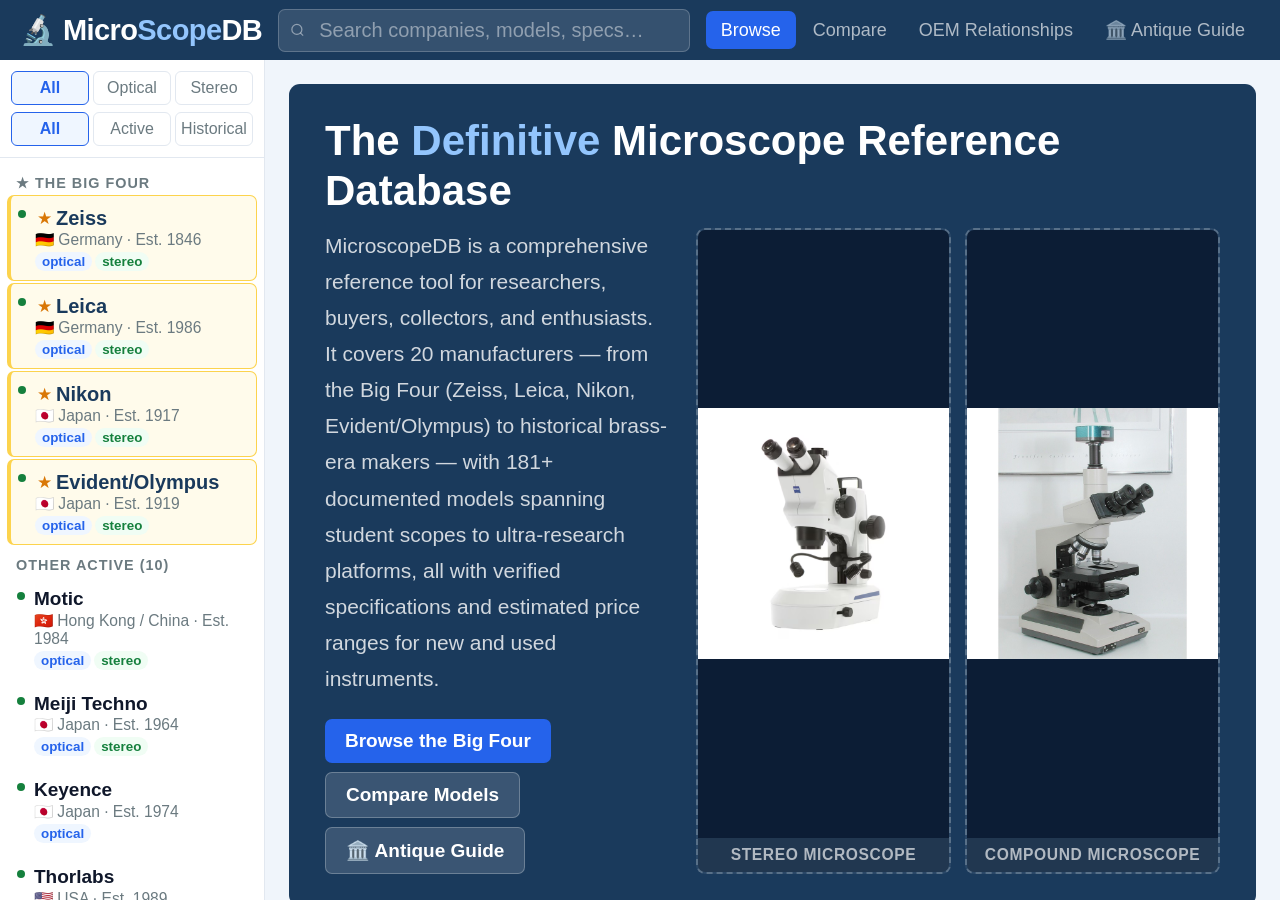
==== index.html @ 15d34c7f "Rename MicroscopeDB(open me).html to index.html" ====
<!DOCTYPE html>
<html lang="en">
<head>
<meta charset="UTF-8">
<meta name="viewport" content="width=device-width, initial-scale=1.0">
<title>MicroscopeDB — Microscope Reference Database</title>
<script src="microscope_data.js">
// ── MOBILE SIDEBAR ──
function isMobile(){return window.innerWidth<=768}
function toggleSidebar(){
  if(!isMobile())return;
  const open=document.getElementById('sidebar').classList.toggle('mobile-open');
  document.getElementById('sidebar-backdrop').classList.toggle('visible',open);
  document.getElementById('hamburger-btn').classList.toggle('is-open',open);
  document.body.style.overflow=open?'hidden':'';
}
function closeSidebar(){
  document.getElementById('sidebar').classList.remove('mobile-open');
  document.getElementById('sidebar-backdrop').classList.remove('visible');
  document.getElementById('hamburger-btn').classList.remove('is-open');
  document.body.style.overflow='';
}
// Auto-close sidebar on desktop resize
window.addEventListener('resize',()=>{if(!isMobile())closeSidebar()});
</script>
<style>
:root{
  --navy:#1a3a5c;--blue:#2563eb;--blue-mid:#3b82f6;--blue-light:#eff6ff;
  --blue-pale:#f8fbff;--blue-border:#bfdbfe;--blue-border2:#93c5fd;
  --text:#0f172a;--text2:#374151;--text3:#6b7a80;
  --border:#e2e8f0;--border2:#cbd5e1;
  --white:#ffffff;--bg:#f0f5fb;
  --green:#15803d;--green-bg:#f0fdf4;--green-border:#86efac;
  --red:#dc2626;--red-bg:#fef2f2;--red-border:#fca5a5;
  --amber:#b45309;--amber-bg:#fffbeb;--amber-border:#fcd34d;--amber-bright:#d97706;
  --purple:#6d28d9;--purple-bg:#f5f3ff;--purple-border:#c4b5fd;
  --sidebar-w:265px;--header-h:60px;
  --font:-apple-system,BlinkMacSystemFont,'Segoe UI',Roboto,sans-serif;
  --base:20px;
}
*,*::before,*::after{box-sizing:border-box;margin:0;padding:0}
html{font-size:var(--base);-webkit-font-smoothing:antialiased}
body{background:var(--bg);color:var(--text);font-family:var(--font);height:100vh;overflow:hidden;display:flex;flex-direction:column}
button{cursor:pointer;border:none;background:none;font-family:inherit}
input,textarea{font-family:inherit}
::-webkit-scrollbar{width:7px}::-webkit-scrollbar-thumb{background:var(--blue-border);border-radius:4px}

/* HEADER */
#header{height:var(--header-h);background:var(--navy);display:flex;align-items:center;padding:0 20px;gap:16px;flex-shrink:0}
.logo{font-size:1.45rem;font-weight:800;color:#fff;letter-spacing:-.02em;white-space:nowrap;flex-shrink:0;cursor:pointer;transition:opacity .15s;user-select:none;text-decoration:none;display:block}
.logo:hover{opacity:.85}
.logo span{color:#93c5fd}
.search-wrap{flex:1;max-width:480px;position:relative}
.search-wrap input{width:100%;background:rgba(255,255,255,.12);border:1px solid rgba(255,255,255,.2);border-radius:7px;padding:9px 14px 9px 40px;color:#fff;font-size:1rem;outline:none}
.search-wrap input::placeholder{color:rgba(255,255,255,.45)}
.search-wrap input:focus{background:rgba(255,255,255,.18);border-color:rgba(255,255,255,.4)}
.search-icon{position:absolute;left:12px;top:50%;transform:translateY(-50%);color:rgba(255,255,255,.45);pointer-events:none}
.header-tabs{display:flex;gap:2px;margin-left:auto}
.header-tab{padding:8px 15px;border-radius:7px;font-size:.9rem;font-weight:500;color:rgba(255,255,255,.65);transition:all .15s;white-space:nowrap}
.header-tab:hover{color:#fff;background:rgba(255,255,255,.12)}
.header-tab.active{color:#fff;background:var(--blue)}
.badge{display:inline-flex;align-items:center;justify-content:center;background:#fff;color:var(--blue);border-radius:99px;font-size:.65rem;font-weight:700;padding:1px 6px;margin-left:4px}

/* LAYOUT */
#layout{display:flex;flex:1;overflow:hidden}

/* SIDEBAR */
#sidebar{width:var(--sidebar-w);min-width:var(--sidebar-w);background:var(--white);border-right:1px solid var(--border);display:flex;flex-direction:column;overflow:hidden}
.sidebar-filters{padding:11px;border-bottom:1px solid var(--border);display:flex;flex-direction:column;gap:7px}
.filter-row{display:flex;gap:4px}
.filter-btn{flex:1;padding:7px 4px;border-radius:6px;font-size:.8rem;font-weight:500;color:var(--text3);background:transparent;border:1px solid var(--border);cursor:pointer;transition:all .15s;text-align:center}
.filter-btn:hover{color:var(--blue);border-color:var(--blue-mid)}
.filter-btn.active{color:var(--blue);border-color:var(--blue);background:var(--blue-light);font-weight:600}
.sidebar-list{flex:1;overflow-y:auto;padding:7px}
.sidebar-section-label{padding:10px 9px 4px;font-size:.72rem;font-weight:700;letter-spacing:.07em;text-transform:uppercase;color:var(--text3)}

/* Standard company item */
.company-item{display:flex;align-items:flex-start;gap:9px;padding:9px;border-radius:7px;cursor:pointer;transition:all .15s;margin-bottom:2px;border:1px solid transparent}
.company-item:hover{background:var(--blue-light);border-color:var(--blue-border)}
.company-item.active{background:var(--blue-light);border-color:var(--blue)}
.company-dot{width:8px;height:8px;border-radius:50%;flex-shrink:0;margin-top:5px}
.dot-active{background:var(--green)}.dot-hist{background:var(--text3)}
.company-item-name{font-size:.95rem;font-weight:600;color:var(--text);line-height:1.3}
.company-item.active .company-item-name{color:var(--blue)}
.company-item-country{font-size:.78rem;color:var(--text3);margin-bottom:3px}
.cat-pills{display:flex;gap:3px;flex-wrap:wrap}
.cat-pill{font-size:.67rem;padding:2px 7px;border-radius:99px;font-weight:600}
.pill-optical{background:var(--blue-light);color:var(--blue)}
.pill-stereo{background:var(--green-bg);color:var(--green)}

/* FEATURED (Big Four) sidebar items */
.company-item.featured-co{
  border-left:4px solid var(--amber-bright);
  background:var(--amber-bg);
  border-color:var(--amber-border);
  padding-left:7px;
}
.company-item.featured-co:hover{background:#fef3c7;border-color:var(--amber-bright)}
.company-item.featured-co.active{background:#fde68a;border-color:var(--amber-bright)}
.company-item.featured-co .company-item-name{font-size:1rem;font-weight:700;color:var(--navy)}
.company-item.featured-co.active .company-item-name{color:var(--amber)}
.co-star{color:var(--amber-bright);font-size:.85rem;margin-left:2px;flex-shrink:0}

/* MAIN */
#main{flex:1;overflow-y:auto;background:var(--bg);padding-bottom:0;transition:padding-bottom .25s}
.view{padding:24px;animation:fadeUp .2s ease}
@keyframes fadeUp{from{opacity:0;transform:translateY(6px)}to{opacity:1;transform:translateY(0)}}

/* BUTTONS */
.btn{display:inline-flex;align-items:center;gap:7px;padding:11px 20px;border-radius:7px;font-size:.95rem;font-weight:600;cursor:pointer;transition:all .15s;border:none;font-family:inherit}
.btn-primary{background:var(--blue);color:#fff}
.btn-primary:hover{background:#1d4ed8}
.btn-ghost{background:rgba(255,255,255,.14);color:#fff;border:1px solid rgba(255,255,255,.25)}
.btn-ghost:hover{background:rgba(255,255,255,.22)}
.btn-outline{background:#fff;color:var(--navy);border:1px solid var(--border2)}
.btn-outline:hover{background:var(--blue-light);border-color:var(--blue);color:var(--blue)}
.btn-danger{background:var(--red-bg);color:var(--red);border:1px solid var(--red-border)}
.btn-danger:hover{background:#fee2e2}

/* HOME */
.home-hero{background:var(--navy);color:#fff;border-radius:11px;padding:32px 36px;margin-bottom:22px}
.home-hero h1{font-size:2.1rem;font-weight:700;line-height:1.2;margin-bottom:11px}
.home-hero h1 em{font-style:normal;color:#93c5fd}
.home-hero-body{display:flex;gap:28px;align-items:stretch;min-height:260px}
.home-hero-text{flex:1}
.home-hero-text p{color:rgba(255,255,255,.82);font-size:1rem;line-height:1.78;margin-bottom:20px}
.home-photos{display:flex;gap:14px;flex-shrink:0;align-self:stretch}
.photo-card{width:255px;flex-shrink:0;background:rgba(255,255,255,.07);border:2px dashed rgba(255,255,255,.22);border-radius:9px;overflow:hidden;display:flex;flex-direction:column;cursor:default}
.photo-card img{width:100%;flex:1;min-height:0;object-fit:contain;display:block;background:#0c1d35}
.photo-placeholder{width:100%;flex:1;min-height:180px;display:flex;flex-direction:column;align-items:center;justify-content:center;gap:8px;background:rgba(255,255,255,.04)}
.photo-placeholder-icon{font-size:2.8rem;opacity:.4}
.photo-placeholder-text{font-size:.75rem;color:rgba(255,255,255,.38);text-align:center;line-height:1.5;padding:0 14px}
.photo-card-label{padding:8px 10px;font-size:.78rem;font-weight:600;color:rgba(255,255,255,.65);text-align:center;background:rgba(0,0,0,.22);letter-spacing:.04em;text-transform:uppercase;flex-shrink:0}
.home-feature-grid{display:grid;grid-template-columns:repeat(2,1fr);gap:14px;margin-bottom:22px}
.feature-card{background:var(--white);border:1px solid var(--border);border-radius:10px;padding:20px;cursor:pointer;transition:all .18s;display:flex;flex-direction:column;gap:11px}
.feature-card:hover{border-color:var(--blue-mid);box-shadow:0 4px 16px rgba(37,99,235,.1);transform:translateY(-1px)}
.feature-card-icon{font-size:1.8rem;line-height:1}
.feature-card-title{font-size:1.05rem;font-weight:700;color:var(--navy)}
.feature-card-desc{font-size:.92rem;color:var(--text2);line-height:1.7;flex:1}
.feature-card-link{font-size:.88rem;font-weight:600;color:var(--blue);display:flex;align-items:center;gap:4px;margin-top:4px}
.feature-card-link::after{content:'→'}
.home-scope-grid{display:grid;grid-template-columns:repeat(3,1fr);gap:13px;margin-bottom:22px}
.scope-card{background:var(--white);border:1px solid var(--border);border-radius:10px;padding:17px}
.scope-card-top{display:flex;align-items:center;gap:10px;margin-bottom:9px}
.scope-card-icon{font-size:1.5rem}
.scope-card-title{font-size:.97rem;font-weight:700;color:var(--navy)}
.scope-card-body{font-size:.88rem;color:var(--text2);line-height:1.72}
.scope-card-stat{margin-top:9px;padding-top:9px;border-top:1px solid var(--border);font-size:.82rem;color:var(--text3)}
.scope-card-stat strong{color:var(--blue)}
.photo-tip{background:var(--blue-light);border:1px solid var(--blue-border);border-left:3px solid var(--blue);border-radius:9px;padding:14px 18px;font-size:.9rem;color:var(--navy);line-height:1.72;margin-bottom:22px}
.photo-tip code{background:rgba(37,99,235,.1);border-radius:4px;padding:1px 6px;font-family:monospace;font-size:.88em}
.home-hero h1{font-size:2.1rem;font-weight:700;line-height:1.2;margin-bottom:11px}
.home-hero h1 em{font-style:normal;color:#93c5fd}
.home-hero p{color:rgba(255,255,255,.8);font-size:1.05rem;line-height:1.72;max-width:580px;margin-bottom:22px}
.quick-actions{display:flex;gap:9px;flex-wrap:wrap}
.stats-grid{display:grid;grid-template-columns:repeat(4,1fr);gap:14px;margin-bottom:24px}
.stat-card{background:var(--white);border:1px solid var(--border);border-radius:10px;padding:20px;text-align:center}
.stat-val{font-size:2.2rem;font-weight:700;color:var(--navy);line-height:1}
.stat-label{font-size:.85rem;color:var(--text3);margin-top:6px}
.section-title{font-size:1.05rem;font-weight:700;color:var(--navy);margin-bottom:14px;display:flex;align-items:center;gap:10px;letter-spacing:-.01em}
.section-title::after{content:'';flex:1;height:1px;background:var(--border)}
.tip-box{background:var(--amber-bg);border:1px solid var(--amber-border);border-left:3px solid var(--amber-bright);border-radius:9px;padding:17px 20px;font-size:.975rem;color:#78350f;line-height:1.78}
.tip-box strong{color:var(--amber)}
.home-oem-cards{display:grid;grid-template-columns:repeat(2,1fr);gap:12px;margin-bottom:24px}
.home-oem-card{background:var(--white);border:1px solid var(--border);border-radius:9px;padding:15px;cursor:pointer;transition:all .15s}
.home-oem-card:hover{border-color:var(--blue);background:var(--blue-light)}
.home-oem-card h4{font-size:.975rem;font-weight:700;color:var(--navy);margin-bottom:5px}
.home-oem-card p{font-size:.9rem;color:var(--text2);line-height:1.6}

/* COMPANY */
.company-header{background:var(--white);border:1px solid var(--border);border-radius:11px;padding:24px;margin-bottom:20px}
.company-header.featured-header{border-top:4px solid var(--amber-bright)}
.company-header-top{display:flex;align-items:flex-start;gap:16px;margin-bottom:14px}
.company-flag{font-size:2.4rem;line-height:1}
.company-name{font-size:1.7rem;font-weight:700;color:var(--navy);line-height:1.2;margin-bottom:8px}
.company-meta{display:flex;gap:16px;flex-wrap:wrap}
.company-meta-item{display:flex;align-items:center;gap:4px;font-size:.9rem;color:var(--text3)}
.status-badge{padding:3px 11px;border-radius:99px;font-size:.78rem;font-weight:600}
.status-active{background:var(--green-bg);color:var(--green)}
.status-hist{background:#f1f5f9;color:var(--text3)}
.company-overview{font-size:1rem;color:var(--text2);line-height:1.82;margin-bottom:16px}
.oem-relations{display:flex;gap:8px;flex-wrap:wrap;padding-top:16px;border-top:1px solid var(--border)}
.oem-badge{display:inline-flex;align-items:center;gap:5px;padding:6px 12px;border-radius:7px;font-size:.875rem;font-weight:500;cursor:pointer;border:1px solid;transition:opacity .15s}
.oem-badge:hover{opacity:.8}
.oem-acquired{background:var(--red-bg);border-color:var(--red-border);color:var(--red)}
.oem-absorbed{background:var(--amber-bg);border-color:var(--amber-border);color:var(--amber)}
.oem-supplier{background:var(--blue-light);border-color:var(--blue-border);color:var(--blue)}
.oem-sourced{background:var(--green-bg);border-color:var(--green-border);color:var(--green)}
.oem-note{background:#f8fafc;border-color:var(--border2);color:var(--text3)}

/* MODELS */
.model-filters{display:flex;gap:7px;margin-bottom:6px;flex-wrap:wrap;align-items:center}
.mag-note{font-size:.78rem;color:var(--text3);margin-bottom:14px;padding:5px 11px;background:var(--bg);border-radius:5px;border-left:2px solid var(--blue-border);display:flex;align-items:center;gap:5px}
.mf-btn{padding:6px 14px;border-radius:99px;font-size:.85rem;font-weight:500;color:var(--text3);border:1px solid var(--border);cursor:pointer;transition:all .15s;background:var(--white)}
.mf-btn:hover{color:var(--blue);border-color:var(--blue)}
.mf-btn.active{color:var(--blue);border-color:var(--blue);background:var(--blue-light);font-weight:600}
.model-grid{display:grid;grid-template-columns:repeat(auto-fill,minmax(310px,1fr));gap:14px}
.model-card{background:var(--white);border:1px solid var(--border);border-radius:10px;padding:18px;cursor:pointer;transition:all .18s;display:flex;flex-direction:column}
.model-card:hover{border-color:var(--blue-mid);box-shadow:0 4px 14px rgba(37,99,235,.1);transform:translateY(-1px)}
.model-card.discontinued-card{background:#f8fafc;opacity:.95}
.mc-top{display:flex;justify-content:space-between;align-items:flex-start;margin-bottom:10px}
.type-badge{font-size:.72rem;font-weight:700;padding:3px 10px;border-radius:99px;letter-spacing:.03em;text-transform:uppercase}
.type-optical{background:var(--blue-light);color:var(--blue)}
.type-stereo{background:var(--green-bg);color:var(--green)}
.mc-year{font-size:.85rem;color:var(--text3)}
.mc-name{font-size:1.12rem;font-weight:700;color:var(--navy);margin-bottom:4px;line-height:1.25}
.mc-series{font-size:.87rem;color:var(--text3);margin-bottom:9px}
.mc-apps{display:flex;gap:4px;flex-wrap:wrap;margin-bottom:12px}
.app-tag{font-size:.76rem;padding:3px 8px;border-radius:5px;background:var(--bg);color:var(--text3);border:1px solid var(--border)}
.mc-specs{flex:1;display:flex;flex-direction:column;margin-bottom:13px}
.spec-row{display:flex;justify-content:space-between;align-items:baseline;gap:8px;font-size:.9rem;padding:5px 0;border-bottom:1px solid var(--border)}
.spec-row:last-child{border-bottom:none}
.spec-k{color:var(--text3);flex-shrink:0}
.spec-v{color:var(--text);text-align:right;max-width:185px;overflow:hidden;text-overflow:ellipsis;white-space:nowrap}
.sv-yes{color:var(--green);font-weight:600}
.sv-no{color:var(--text3)}

/* PRICE DISPLAY */
.mc-price{display:flex;gap:6px;flex-wrap:wrap;padding:9px 0 11px;border-bottom:1px solid var(--border);margin-bottom:11px}
.price-line{display:flex;align-items:center;gap:5px;font-size:.82rem}
.price-line-label{color:var(--text3);font-weight:500;white-space:nowrap}
.price-line-val{color:var(--navy);font-weight:700}
.price-new-tag{background:var(--green-bg);border:1px solid var(--green-border);border-radius:5px;padding:3px 9px;font-size:.78rem;color:var(--green);font-weight:700}
.price-used-tag{background:var(--blue-light);border:1px solid var(--blue-border);border-radius:5px;padding:3px 9px;font-size:.78rem;color:var(--blue);font-weight:700}
.price-disc-note{font-size:.72rem;color:var(--text3)}

.mc-footer{display:flex;gap:8px;align-items:center;padding-top:11px;border-top:1px solid var(--border);margin-top:auto}
.price-tier{font-size:.76rem;font-weight:700;padding:3px 10px;border-radius:99px}
.tier-budget{background:var(--green-bg);color:var(--green)}
.tier-mid{background:var(--blue-light);color:var(--blue)}
.tier-premium{background:var(--amber-bg);color:var(--amber)}
.tier-ultra{background:var(--purple-bg);color:var(--purple)}
.cmp-btn{margin-left:auto;padding:4px 12px;border-radius:6px;font-size:.8rem;font-weight:600;border:1px solid var(--border2);color:var(--text3);transition:all .15s;cursor:pointer;background:white}
.cmp-btn:hover,.cmp-btn.added{background:var(--blue-light);color:var(--blue);border-color:var(--blue)}
.oem-src-tag{font-size:.72rem;padding:3px 8px;border-radius:5px;background:var(--blue-light);color:var(--blue);border:1px solid var(--blue-border)}

/* MODAL */
.modal-overlay{position:fixed;inset:0;background:rgba(15,23,42,.45);z-index:500;display:flex;align-items:center;justify-content:center;padding:22px;opacity:0;pointer-events:none;transition:opacity .2s}
.modal-overlay.open{opacity:1;pointer-events:all}
.modal-box{background:#fff;border:1px solid var(--border2);border-radius:11px;width:100%;max-width:760px;max-height:90vh;overflow-y:auto;transform:translateY(12px);transition:transform .2s;box-shadow:0 22px 55px rgba(0,0,0,.13)}
.modal-overlay.open .modal-box{transform:translateY(0)}
.modal-header{display:flex;align-items:flex-start;justify-content:space-between;padding:22px;border-bottom:1px solid var(--border);position:sticky;top:0;background:#fff;z-index:10}
.modal-co-name{font-size:.85rem;color:var(--blue);font-weight:700;letter-spacing:.04em;text-transform:uppercase;margin-bottom:4px}
.modal-m-name{font-size:1.65rem;font-weight:700;color:var(--navy);line-height:1.2}
.modal-close{width:33px;height:33px;border-radius:7px;background:var(--bg);color:var(--text2);display:flex;align-items:center;justify-content:center;cursor:pointer;border:1px solid var(--border);flex-shrink:0;transition:all .15s;font-size:1.05rem}
.modal-close:hover{background:var(--red-bg);color:var(--red)}
.modal-body{padding:22px}
.modal-meta{display:flex;gap:8px;flex-wrap:wrap;margin-bottom:18px}
.modal-price-box{background:var(--bg);border:1px solid var(--border);border-radius:9px;padding:14px 18px;margin-bottom:20px;display:flex;gap:24px;flex-wrap:wrap}
.modal-price-item{display:flex;flex-direction:column;gap:3px}
.modal-price-label{font-size:.78rem;color:var(--text3);font-weight:600;text-transform:uppercase;letter-spacing:.05em}
.modal-price-val{font-size:1.05rem;font-weight:700;color:var(--navy)}
.modal-price-val.price-disc{color:var(--text3);font-size:.9rem;font-style:italic}
.modal-sec{margin-bottom:22px}
.modal-sec-title{font-size:.77rem;font-weight:700;letter-spacing:.09em;text-transform:uppercase;color:var(--blue);margin-bottom:11px;padding-bottom:6px;border-bottom:2px solid var(--blue-light)}
.spec-grid{display:grid;grid-template-columns:repeat(2,1fr);border:1px solid var(--border);border-radius:7px;overflow:hidden}
.sg-entry{padding:10px 14px;border-bottom:1px solid var(--border)}
.sg-entry:nth-child(even){border-left:1px solid var(--border)}
.sg-key{font-size:.77rem;color:var(--text3);text-transform:uppercase;letter-spacing:.04em;margin-bottom:3px}
.sg-val{font-size:.97rem;color:var(--text);font-weight:500;line-height:1.4}
.noteworthy{background:var(--blue-light);border:1px solid var(--blue-border);border-radius:7px;padding:15px 17px;font-size:.97rem;color:var(--navy);line-height:1.78}
.app-tags{display:flex;gap:7px;flex-wrap:wrap}
.app-tag-lg{padding:6px 14px;border-radius:99px;font-size:.9rem;font-weight:500;background:var(--bg);color:var(--text2);border:1px solid var(--border)}
.oem-notice{background:var(--blue-light);border:1px solid var(--blue-border);border-radius:7px;padding:14px 16px;font-size:.95rem;color:var(--navy);line-height:1.75;cursor:pointer}
.oem-notice:hover{border-color:var(--blue)}
.modal-footer{padding:16px 22px;border-top:1px solid var(--border);display:flex;gap:9px}

/* COMPARE */
.compare-empty{text-align:center;padding:58px 24px}
.compare-empty-icon{font-size:3.2rem;margin-bottom:16px}
.compare-empty h3{font-size:1.5rem;font-weight:700;color:var(--navy);margin-bottom:9px}
.compare-empty p{color:var(--text2);font-size:.975rem;line-height:1.7;max-width:420px;margin:0 auto}
.compare-topbar{display:flex;justify-content:space-between;align-items:center;margin-bottom:20px;flex-wrap:wrap;gap:10px}
.cmp-table-wrap{overflow-x:auto}
.cmp-table{width:100%;border-collapse:collapse;min-width:600px;border-radius:9px;overflow:hidden;border:1px solid var(--border)}
.cmp-table th{background:var(--navy);color:#fff;padding:14px 16px;font-size:.87rem;font-weight:600;text-align:left}
.cmp-table th:first-child{min-width:170px}
.cmp-table td{padding:11px 16px;border-bottom:1px solid var(--border);font-size:.92rem;vertical-align:top}
.cmp-table td:first-child{font-weight:600;color:var(--text3);font-size:.87rem;background:var(--bg);white-space:nowrap}
.cmp-table tr:hover td{background:var(--blue-light)}
.cmp-table tr:hover td:first-child{background:var(--blue-light)}
.cmp-co{font-size:.73rem;color:#93c5fd;font-weight:700;letter-spacing:.04em;text-transform:uppercase}
.cmp-name{font-size:1rem;font-weight:700;color:#fff;margin:2px 0}
.rm-btn{font-size:.77rem;color:#fca5a5;background:rgba(255,255,255,.1);border:none;border-radius:99px;padding:2px 8px;cursor:pointer;margin-top:4px}
.rm-btn:hover{background:rgba(239,68,68,.3);color:#fff}
.sv-yes{color:var(--green);font-weight:600}.sv-no{color:var(--text3)}

/* OEM TABLE */
.oem-intro{background:var(--white);border:1px solid var(--border);border-radius:9px;padding:18px;margin-bottom:22px;font-size:.975rem;color:var(--text2);line-height:1.78}
.oem-intro strong{color:var(--navy)}
.oem-tbl-wrap{overflow-x:auto}
.oem-tbl{width:100%;border-collapse:collapse;border:1px solid var(--border);border-radius:9px;overflow:hidden}
.oem-tbl th{background:var(--navy);color:#fff;padding:13px 16px;font-size:.87rem;font-weight:600;text-align:left;white-space:nowrap}
.oem-tbl td{padding:13px 16px;border-bottom:1px solid var(--border);font-size:.92rem;vertical-align:top}
.oem-tbl tr:last-child td{border-bottom:none}
.oem-tbl tbody tr:hover td{background:var(--blue-light);cursor:pointer}
.oem-tbl tr.r-merger td{border-left:3px solid var(--amber)}
.oem-tbl tr.r-acquisition td{border-left:3px solid var(--red)}
.oem-tbl tr.r-oem td{border-left:3px solid var(--blue)}
.oem-tbl tr.r-rebrand td{border-left:3px solid var(--purple)}
.rel-pill{font-size:.72rem;font-weight:700;padding:3px 10px;border-radius:99px;text-transform:uppercase;letter-spacing:.04em;white-space:nowrap}
.rel-merger{background:var(--amber-bg);color:var(--amber)}.rel-acquisition{background:var(--red-bg);color:var(--red)}
.rel-oem{background:var(--blue-light);color:var(--blue)}.rel-rebrand{background:var(--purple-bg);color:var(--purple)}
.oem-co-link{color:var(--blue);font-weight:600;cursor:pointer}
.oem-co-link:hover{text-decoration:underline}

/* AI GUIDE */
/* BINOCULAR TIMELINE */
.bino-section{background:var(--white);border:1px solid var(--border);border-radius:11px;padding:22px;margin-bottom:22px}
.bino-section h3{font-size:1.2rem;font-weight:700;color:var(--navy);margin-bottom:5px;display:flex;align-items:center;gap:9px}
.bino-intro{font-size:.95rem;color:var(--text2);line-height:1.78;margin-bottom:20px}
.timeline{display:flex;flex-direction:column;gap:0;position:relative}
.timeline::before{content:'';position:absolute;left:110px;top:0;bottom:0;width:2px;background:var(--border2)}
.tl-item{display:flex;gap:0;align-items:flex-start;margin-bottom:18px;position:relative}
.tl-year{width:102px;min-width:102px;font-size:.9rem;font-weight:700;color:var(--navy);text-align:right;padding-right:16px;padding-top:2px;line-height:1.3}
.tl-dot{width:14px;height:14px;border-radius:50%;border:3px solid var(--white);flex-shrink:0;margin-top:3px;position:relative;z-index:1}
.dot-pioneer{background:var(--amber-bright)}
.dot-major{background:var(--blue)}
.dot-trinocular{background:var(--purple)}
.dot-era{background:var(--green)}
.tl-content{flex:1;padding-left:16px}
.tl-title{font-size:.97rem;font-weight:700;color:var(--navy);margin-bottom:3px;line-height:1.3}
.tl-desc{font-size:.88rem;color:var(--text2);line-height:1.65}
.tl-maker{font-size:.78rem;font-weight:600;color:var(--blue);margin-top:3px}
.tl-legend{display:flex;gap:16px;flex-wrap:wrap;padding:13px 16px;background:var(--bg);border-radius:7px;margin-bottom:18px}
.tl-leg-item{display:flex;align-items:center;gap:6px;font-size:.82rem;color:var(--text2)}
.tl-leg-dot{width:10px;height:10px;border-radius:50%;flex-shrink:0}
.headtype-pills{display:flex;gap:4px;flex-wrap:wrap}
.ht-pill{font-size:.72rem;font-weight:700;padding:2px 8px;border-radius:99px;white-space:nowrap}
.ht-mono{background:#f1f5f9;color:var(--text3)}
.ht-bino{background:var(--blue-light);color:var(--blue)}
.ht-bino-only{background:var(--navy);color:#fff}
.ht-tri{background:var(--purple-bg);color:var(--purple)}
.ht-stereo{background:var(--green-bg);color:var(--green)}
.bino-callout{background:linear-gradient(135deg,#1e3a5f,#1a3a5c);color:#fff;border-radius:9px;padding:16px 20px;margin-bottom:20px;font-size:.93rem;line-height:1.72}
.bino-callout strong{color:#93c5fd}
/* ANTIQUE GUIDE */
/* ANTIQUE GUIDE */
.antique-view{}
.antique-hero{background:linear-gradient(135deg,#2d1a0e 0%,#4a2c12 50%,#3d2510 100%);color:#fff;border-radius:11px;padding:28px 34px;margin-bottom:22px}
.antique-hero h2{font-size:1.9rem;font-weight:700;margin-bottom:9px;letter-spacing:-.02em}
.antique-hero h2 em{font-style:normal;color:#f6c87a}
.antique-hero p{color:rgba(255,255,255,.78);font-size:1rem;line-height:1.72;max-width:650px}
.antique-filters{display:flex;gap:9px;flex-wrap:wrap;margin-bottom:22px;align-items:center}
.af-group{display:flex;gap:4px;flex-wrap:wrap;align-items:center}
.af-label{font-size:.8rem;font-weight:700;color:var(--text3);text-transform:uppercase;letter-spacing:.05em;white-space:nowrap;margin-right:3px}
.af-btn{padding:6px 13px;border-radius:99px;font-size:.85rem;font-weight:500;border:1px solid var(--border2);color:var(--text3);cursor:pointer;background:var(--white);transition:all .15s;font-family:inherit}
.af-btn:hover{color:#92400e;border-color:#d97706;background:#fffbeb}
.af-btn.active{color:#92400e;border-color:#d97706;background:#fffbeb;font-weight:700}
.af-divider{width:1px;height:28px;background:var(--border2);margin:0 4px}
.antique-grid{display:flex;flex-direction:column;gap:0}
.era-section{margin-bottom:28px}
.era-header{display:flex;align-items:center;gap:12px;margin-bottom:14px;padding:12px 16px;background:var(--navy);border-radius:9px;color:#fff}
.era-icon{font-size:1.6rem}
.era-title{font-size:1.15rem;font-weight:700;letter-spacing:-.01em}
.era-sub{font-size:.87rem;color:rgba(255,255,255,.6);margin-top:2px}
.era-count{margin-left:auto;background:rgba(255,255,255,.18);border-radius:99px;padding:3px 11px;font-size:.82rem;font-weight:600}
.antique-table-wrap{overflow-x:auto;border:1px solid var(--border);border-radius:9px;margin-bottom:4px}
.antique-table{width:100%;border-collapse:collapse;min-width:900px}
.antique-table th{background:var(--bg);color:var(--text3);font-size:.78rem;font-weight:700;letter-spacing:.06em;text-transform:uppercase;padding:11px 14px;text-align:left;border-bottom:2px solid var(--border);white-space:nowrap}
.antique-table td{padding:11px 14px;border-bottom:1px solid var(--border);font-size:.93rem;vertical-align:top;line-height:1.55}
.antique-table tr:last-child td{border-bottom:none}
.antique-table tr:hover td{background:var(--amber-bg)}
.at-maker{font-weight:700;color:var(--navy)}
.at-model{color:var(--text2)}
.at-years{white-space:nowrap;color:var(--text3);font-size:.88rem}
.at-origin{font-size:.82rem}
.flag-sm{font-size:.95rem;margin-right:3px}
.rarity-pill{font-size:.72rem;font-weight:700;padding:2px 8px;border-radius:99px;white-space:nowrap}
.r-common{background:#f1f5f9;color:var(--text3)}
.r-scarce{background:var(--blue-light);color:var(--blue)}
.r-rare{background:var(--amber-bg);color:var(--amber)}
.r-exceptional{background:var(--red-bg);color:var(--red)}
.value-range{font-weight:700;color:var(--navy);white-space:nowrap}
.value-range.v-low{color:var(--green)}
.value-range.v-mid{color:var(--blue)}
.value-range.v-high{color:var(--amber)}
.value-range.v-ultra{color:var(--red)}
.at-features{font-size:.88rem;color:var(--text2)}
.antique-tip{background:var(--amber-bg);border:1px solid var(--amber-border);border-left:3px solid var(--amber-bright);border-radius:9px;padding:15px 18px;margin-bottom:22px;font-size:.95rem;color:#78350f;line-height:1.75}
.antique-tip strong{color:var(--amber)}
.antique-note{background:var(--blue-light);border:1px solid var(--blue-border);border-radius:9px;padding:14px 18px;font-size:.9rem;color:var(--navy);line-height:1.72;margin-top:18px}

/* TRAY */
#compare-tray{position:fixed;bottom:0;left:var(--sidebar-w);right:0;background:var(--navy);border-top:3px solid var(--blue);padding:12px 22px;display:flex;align-items:center;gap:12px;z-index:200;transform:translateY(100%);transition:transform .25s}
#compare-tray.visible{transform:translateY(0)}
.tray-label{font-size:.87rem;color:rgba(255,255,255,.6);white-space:nowrap}
.tray-items{display:flex;gap:7px;flex:1;flex-wrap:wrap}
.tray-item{display:flex;align-items:center;gap:5px;background:rgba(255,255,255,.12);border:1px solid rgba(255,255,255,.2);border-radius:6px;padding:5px 11px;font-size:.87rem;color:#fff}
.tray-rm{color:rgba(255,255,255,.5);cursor:pointer;padding:0 2px;transition:color .15s;font-size:1.1rem}
.tray-rm:hover{color:#fca5a5}
.tray-cmp{padding:10px 20px;background:var(--blue);color:#fff;border-radius:7px;font-weight:700;font-size:.9rem;cursor:pointer;transition:all .15s;white-space:nowrap;flex-shrink:0;font-family:inherit}
.tray-cmp:hover{background:#1d4ed8}

/* MISC */
.empty-state{text-align:center;padding:46px 22px}
.empty-state h3{font-size:1.3rem;font-weight:700;color:var(--navy);margin-bottom:7px}
.empty-state p{color:var(--text2);font-size:.975rem}
.load-error{background:var(--red-bg);border:1px solid var(--red-border);border-radius:9px;padding:22px;margin:22px;font-size:.975rem;color:var(--red);line-height:1.75}
.load-error strong{font-size:1.05rem}

/* ═══════════════════════════════════════════════
   MOBILE RESPONSIVE  (≤ 768px)
═══════════════════════════════════════════════ */
.hamburger{display:none;align-items:center;justify-content:center;width:38px;height:38px;border-radius:7px;background:rgba(255,255,255,.12);border:1px solid rgba(255,255,255,.2);cursor:pointer;flex-shrink:0;transition:background .15s}
.hamburger:hover{background:rgba(255,255,255,.22)}
.hamburger span{display:block;width:18px;height:2px;background:#fff;border-radius:2px;position:relative;transition:all .2s}
.hamburger span::before,.hamburger span::after{content:'';display:block;width:18px;height:2px;background:#fff;border-radius:2px;position:absolute;transition:all .2s}
.hamburger span::before{top:-5px}
.hamburger span::after{top:5px}
.hamburger.is-open span{background:transparent}
.hamburger.is-open span::before{transform:rotate(45deg);top:0}
.hamburger.is-open span::after{transform:rotate(-45deg);top:0}
#sidebar-backdrop{display:none;position:fixed;inset:0;background:rgba(0,0,0,.45);z-index:398;backdrop-filter:blur(1px)}
#sidebar-backdrop.visible{display:block}

@media(max-width:768px){
  /* ── Header ── */
  #header{flex-wrap:wrap;padding:10px 14px;gap:8px;height:auto}
  .hamburger{display:flex;order:-1}
  .logo{font-size:1.2rem;order:0}
  .search-wrap{order:2;flex:1;min-width:0;max-width:100%}
  .header-tabs{order:3;width:100%;display:flex;gap:0;overflow-x:auto;-webkit-overflow-scrolling:touch;scrollbar-width:none;padding-bottom:2px;border-top:1px solid rgba(255,255,255,.1);padding-top:6px;margin-top:2px}
  .header-tabs::-webkit-scrollbar{display:none}
  .header-tab{padding:7px 12px;font-size:.82rem;white-space:nowrap;border-radius:6px}
  .badge{font-size:.65rem;padding:1px 5px}

  /* ── Sidebar as fixed drawer ── */
  #sidebar{
    position:fixed;
    top:0;left:calc(-1 * var(--sidebar-w));
    height:100vh;
    z-index:399;
    transition:left .26s cubic-bezier(.4,0,.2,1);
    box-shadow:none;
    padding-top:env(safe-area-inset-top,0px)
  }
  #sidebar.mobile-open{left:0;box-shadow:6px 0 24px rgba(0,0,0,.28)}

  /* ── Layout: sidebar no longer occupies space ── */
  #layout{display:block}
  #main{width:100%;min-height:calc(100vh - 100px)}

  /* ── Compare tray: full width, no sidebar offset ── */
  #compare-tray{left:0}

  /* ── View padding ── */
  .view{padding:14px}

  /* ── Home hero ── */
  .home-hero{padding:22px 20px;margin-bottom:16px}
  .home-hero h1{font-size:1.5rem;margin-bottom:10px}
  .home-hero-body{flex-direction:column;gap:18px;min-height:auto}
  .home-photos{flex-direction:row;align-self:auto;gap:10px}
  .photo-card{width:calc(50% - 5px);flex:1}
  .quick-actions{flex-wrap:wrap;gap:8px}
  .quick-actions .btn{font-size:.88rem;padding:9px 14px}

  /* ── Stats grid ── */
  .stats-grid{grid-template-columns:repeat(2,1fr);gap:10px}
  .stat-val{font-size:1.8rem}

  /* ── Feature grid → single column ── */
  .home-feature-grid{grid-template-columns:1fr;gap:10px}
  .home-scope-grid{grid-template-columns:1fr;gap:10px}

  /* ── Manufacturer chips ── */
  /* already flex-wrap, fine as-is */

  /* ── Section title ── */
  .section-title{font-size:.97rem;margin-bottom:10px}

  /* ── Model grid → single column ── */
  .model-grid{grid-template-columns:1fr;gap:11px}

  /* ── Model filters: horizontal scroll ── */
  .model-filters{flex-wrap:nowrap;overflow-x:auto;-webkit-overflow-scrolling:touch;scrollbar-width:none;padding-bottom:4px;margin-bottom:6px}
  .model-filters::-webkit-scrollbar{display:none}
  .mf-btn{white-space:nowrap;flex-shrink:0}

  /* ── Company header ── */
  .company-header{padding:16px}
  .company-flag{font-size:1.8rem}
  .company-name{font-size:1.35rem}
  .oem-relations{flex-direction:column;gap:7px}
  .oem-badge{font-size:.82rem}

  /* ── Modal: bottom-sheet style ── */
  .modal-overlay{padding:0;align-items:flex-end}
  .modal-box{border-radius:14px 14px 0 0;max-height:88vh}
  .modal-header{padding:16px 18px}
  .modal-m-name{font-size:1.35rem}
  .modal-body{padding:16px 18px}
  .modal-footer{padding:14px 18px}
  .spec-grid{grid-template-columns:1fr}
  .sg-entry:nth-child(even){border-left:none}
  .app-tags{gap:6px}
  .app-tag-lg{font-size:.85rem;padding:5px 12px}

  /* ── Compare ── */
  .compare-topbar{flex-direction:column;align-items:flex-start;gap:8px}
  .cmp-table-wrap{margin:0 -14px;padding:0 14px;overflow-x:auto;-webkit-overflow-scrolling:touch}
  .compare-empty{padding:36px 16px}

  /* ── OEM table ── */
  .oem-tbl-wrap{margin:0 -14px;padding:0 14px;overflow-x:auto;-webkit-overflow-scrolling:touch}
  .oem-intro{padding:14px;font-size:.92rem}

  /* ── Antique Guide ── */
  .antique-hero{padding:20px 18px}
  .antique-hero h2{font-size:1.45rem}
  .antique-hero p{font-size:.93rem}
  .antique-filters{gap:7px}
  .af-group{flex-wrap:wrap;gap:5px}
  .af-divider{display:none}
  .antique-table-wrap{margin:0 -14px;padding:0 14px;overflow-x:auto;-webkit-overflow-scrolling:touch}
  .antique-tip{padding:13px 15px;font-size:.9rem}
  .antique-note{padding:13px 15px;font-size:.87rem}

  /* ── Binocular timeline ── */
  .bino-section{padding:16px}
  .bino-section h3{font-size:1.05rem}
  .bino-intro{font-size:.9rem}
  .bino-callout{padding:13px 15px;font-size:.88rem}
  .timeline::before{left:80px}
  .tl-year{width:72px;min-width:72px;font-size:.82rem}
  .tl-title{font-size:.92rem}
  .tl-desc{font-size:.84rem}
  .tl-legend{gap:10px;flex-direction:column}
  .era-header{padding:10px 14px;gap:10px}
  .era-title{font-size:1rem}
  .era-sub{font-size:.8rem}

  /* ── Modal price box ── */
  .modal-price-box{flex-direction:column;gap:12px;padding:12px 14px}

  /* ── Photo tip ── */
  .photo-tip{padding:12px 14px;font-size:.87rem}
}

@media(max-width:380px){
  .header-tab{padding:6px 9px;font-size:.78rem}
  .home-hero h1{font-size:1.3rem}
  .stat-val{font-size:1.6rem}
}
</style>
</head>
<body>
<div id="header">
  <button class="hamburger" id="hamburger-btn" onclick="toggleSidebar()" aria-label="Toggle menu">
    <span></span>
  </button>
  <a class="logo" onclick="goHome()" href="javascript:void(0)">🔬 Micro<span>Scope</span>DB</a>
  <div class="search-wrap">
    <svg class="search-icon" width="15" height="15" viewBox="0 0 24 24" fill="none" stroke="currentColor" stroke-width="2"><circle cx="11" cy="11" r="8"/><path d="m21 21-4.35-4.35"/></svg>
    <input type="text" id="global-search" placeholder="Search companies, models, specs…" oninput="handleSearch(this.value)">
  </div>
  <div class="header-tabs">
    <button class="header-tab active" onclick="setView('browse')" id="tab-browse">Browse</button>
    <button class="header-tab" onclick="setView('compare')" id="tab-compare">Compare <span class="badge" id="cmp-badge" style="display:none">0</span></button>
    <button class="header-tab" onclick="setView('oem')" id="tab-oem">OEM Relationships</button>
    <button class="header-tab" onclick="setView('guide')" id="tab-guide">🏛️ Antique Guide</button>
  </div>
</div>
<div id="sidebar-backdrop" onclick="closeSidebar()"></div>
<div id="layout">
  <aside id="sidebar">
    <div class="sidebar-filters">
      <div class="filter-row" id="cat-filters">
        <button class="filter-btn active" onclick="setCat('all')" data-cat="all">All</button>
        <button class="filter-btn" onclick="setCat('optical')" data-cat="optical">Optical</button>
        <button class="filter-btn" onclick="setCat('stereo')" data-cat="stereo">Stereo</button>
      </div>
      <div class="filter-row" id="st-filters">
        <button class="filter-btn active" onclick="setSt('all')" data-st="all">All</button>
        <button class="filter-btn" onclick="setSt('active')" data-st="active">Active</button>
        <button class="filter-btn" onclick="setSt('historical')" data-st="historical">Historical</button>
      </div>
    </div>
    <div class="sidebar-list" id="company-list"></div>
  </aside>
  <main id="main"></main>
</div>
<div id="compare-tray">
  <span class="tray-label">Comparing:</span>
  <div class="tray-items" id="tray-items"></div>
  <button class="tray-cmp" onclick="setView('compare')">View Comparison →</button>
</div>
<div class="modal-overlay" id="model-modal" onclick="closeModal(event)">
  <div class="modal-box" id="modal-box"></div>
</div>

<script>
// Guard: show helpful error if data file missing
if(typeof DB === 'undefined'){
  document.getElementById('main').innerHTML=`<div class="load-error">
    <strong>Data file not found.</strong><br><br>
    MicroscopeDB requires <strong>microscope_data.js</strong> in the same folder as this HTML file.<br><br>
    Keep both files together:<br>&nbsp;&nbsp;📄 MicroscopeDB.html<br>&nbsp;&nbsp;📊 microscope_data.js
  </div>`;
  document.getElementById('sidebar').innerHTML='';
  throw new Error('microscope_data.js not found');
}

// ─── STATE ───
const S={view:'browse',co:null,cat:'all',st:'all',q:'',mf:'all',cmp:[],msgs:[],loading:false};
const G=id=>DB.companies.find(c=>c.id===id);
const GM=(cid,mid)=>{const c=G(cid);return c?c.models.find(m=>m.id===mid):null};
const inC=(cid,mid)=>S.cmp.some(i=>i.c===cid&&i.m===mid);
const pills=cats=>(cats||[]).map(c=>`<span class="cat-pill pill-${c}">${c}</span>`).join('');
const tierLbl=t=>({budget:'Budget',mid:'Mid-Range',premium:'Premium',ultra:'Ultra'}[t]||t);
const discLabel=d=>d===true?' (disc.)':(d&&d!==false?` (disc. ${d})`:'');

function filtered(){
  return DB.companies.filter(c=>{
    if(S.cat!=='all'&&!c.categories.includes(S.cat))return false;
    if(S.st!=='all'&&c.status!==S.st)return false;
    if(S.q){const q=S.q.toLowerCase();if(!c.name.toLowerCase().includes(q)&&!c.shortName.toLowerCase().includes(q)&&!c.models.some(m=>m.name.toLowerCase().includes(q)))return false}
    return true;
  });
}

// ─── SIDEBAR ───
function renderSidebar(){
  const list=document.getElementById('company-list');
  const cos=filtered();
  const featured=cos.filter(c=>c.featured);
  const regular=cos.filter(c=>c.status==='active'&&!c.featured);
  const hist=cos.filter(c=>c.status==='historical');
  let h='';
  if(featured.length){h+=`<div class="sidebar-section-label">★ The Big Four</div>`;featured.forEach(c=>{h+=coItem(c,true)})}
  if(regular.length){h+=`<div class="sidebar-section-label">Other Active (${regular.length})</div>`;regular.forEach(c=>{h+=coItem(c,false)})}
  if(hist.length){h+=`<div class="sidebar-section-label">Historical / Absorbed</div>`;hist.forEach(c=>{h+=coItem(c,false)})}
  if(!cos.length)h=`<div style="padding:22px 10px;text-align:center;color:var(--text3);font-size:.9rem">No companies match.</div>`;
  list.innerHTML=h;
}
function coItem(c,feat){
  const sel=S.co===c.id;
  const featCls=feat?' featured-co':'';
  const star=feat?`<span class="co-star" title="Big Four manufacturer">★</span>`:'';
  return`<div class="company-item${sel?' active':''}${featCls}" onclick="selCo('${c.id}')"><div class="company-dot ${c.status==='active'?'dot-active':'dot-hist'}"></div><div style="flex:1;min-width:0"><div style="display:flex;align-items:center">${star}<span class="company-item-name" style="${feat?'margin-left:4px':''}">${c.shortName}</span></div><div class="company-item-country">${c.flag} ${c.country} &middot; Est. ${c.founded}</div><div class="cat-pills" style="margin-top:3px">${pills(c.categories)}</div></div></div>`;
}

// ─── MAIN RENDER ───
function render(){
  renderSidebar();
  const main=document.getElementById('main');
  if(S.view==='browse'){S.co?renderCo(main):renderHome(main)}
  else if(S.view==='compare'){renderCompare(main)}
  else if(S.view==='oem'){renderOEM(main)}
  else if(S.view==='guide'){renderGuide(main)}
  updateTray();
}

function goHome(){S.co=null;setView('browse')}

// ─── HOME ───
function renderHome(main){
  const total=DB.companies.reduce((s,c)=>s+c.models.length,0);
  const act=DB.companies.filter(c=>c.status==='active').length;
  const hist=DB.companies.filter(c=>c.status==='historical').length;
  const stereoCount=DB.companies.reduce((s,c)=>s+c.models.filter(m=>m.type==='stereo').length,0);
  const optCount=DB.companies.reduce((s,c)=>s+c.models.filter(m=>m.type==='optical').length,0);
  const discCount=DB.companies.reduce((s,c)=>s+c.models.filter(m=>m.discontinued&&m.discontinued!==false).length,0);
  const bigFour=DB.companies.filter(c=>c.featured).map(c=>c.shortName).join(', ');

  function photoCard(filename,label,icon,hint){
    return`<div class="photo-card">
      <img src="${filename}" alt="${label}" onerror="this.style.display='none';this.nextElementSibling.style.display='flex'">
      <div class="photo-placeholder" style="display:none">
        <div class="photo-placeholder-icon">${icon}</div>
        <div class="photo-placeholder-text">Place <strong>${filename}</strong> in the same folder</div>
      </div>
      <div class="photo-card-label">${label}</div>
    </div>`;
  }

  main.innerHTML=`<div class="view">
<div class="home-hero">
  <h1>The <em>Definitive</em> Microscope Reference Database</h1>
  <div class="home-hero-body">
    <div class="home-hero-text">
      <p>MicroscopeDB is a comprehensive reference tool for researchers, buyers, collectors, and enthusiasts. It covers ${DB.companies.length} manufacturers — from the Big Four (${bigFour}) to historical brass-era makers — with ${total}+ documented models spanning student scopes to ultra-research platforms, all with verified specifications and estimated price ranges for new and used instruments.</p>
      <div class="quick-actions">
        <button class="btn btn-primary" onclick="selCo('zeiss')">Browse the Big Four</button>
        <button class="btn btn-ghost" onclick="setView('compare')">Compare Models</button>
        <button class="btn btn-ghost" onclick="setView('guide')">🏛️ Antique Guide</button>
      </div>
    </div>
    <div class="home-photos">
      ${photoCard('stereo_microscope.jpg','Stereo Microscope','🔬','your stereo photo')}
      ${photoCard('compound_microscope.jpg','Compound Microscope','🔬','your compound photo')}
    </div>
  </div>
</div>

<div class="section-title">What's Inside MicroscopeDB</div>
<div class="home-feature-grid">
  <div class="feature-card" onclick="setView('browse')">
    <div class="feature-card-icon">🏭</div>
    <div class="feature-card-title">Manufacturer Profiles &amp; Model Database</div>
    <div class="feature-card-desc">Detailed profiles for ${DB.companies.length} manufacturers with company history, OEM relationships, and full specification sheets for ${total}+ models. Covers active companies and historical makers — from budget education scopes to ultra-research platforms. Every model includes estimated new and used market prices.</div>
    <div class="feature-card-link">Browse all manufacturers</div>
  </div>
  <div class="feature-card" onclick="setView('compare')">
    <div class="feature-card-icon">⚖️</div>
    <div class="feature-card-title">Side-by-Side Model Comparison</div>
    <div class="feature-card-desc">Select up to 4 models from any manufacturer and compare them across 18 specification rows simultaneously — magnification, objectives, illumination, fluorescence, phase contrast, DIC, motorization, and price. Ideal for shortlisting instruments before a purchase decision.</div>
    <div class="feature-card-link">Open comparison tool</div>
  </div>
  <div class="feature-card" onclick="setView('oem')">
    <div class="feature-card-icon">🔗</div>
    <div class="feature-card-title">OEM &amp; Corporate Relationship Map</div>
    <div class="feature-card-desc">The microscopy industry's hidden connections — acquisitions, mergers, OEM supply chains, and rebrands that buyers rarely know about. Learn why an AmScope may be a Motic, why Leica carries the Wild and B&amp;L heritage, and which modern brands share the same optical systems under different nameplates.</div>
    <div class="feature-card-link">View relationship table</div>
  </div>
  <div class="feature-card" onclick="setView('guide')">
    <div class="feature-card-icon">🏛️</div>
    <div class="feature-card-title">Antique &amp; Vintage Microscope Buyers Guide</div>
    <div class="feature-card-desc">A curated guide to historically significant and collectible instruments from the 1820s to the 1950s. Features a complete illustrated timeline of binocular and trinocular head development — from the Wenham prism (1860) to the first trinocular tube (Leitz, 1953) — with current estimated collector values and rarity ratings.</div>
    <div class="feature-card-link">Explore the antique guide</div>
  </div>
</div>

<div class="section-title">Database Scope</div>
<div class="home-scope-grid">
  <div class="scope-card">
    <div class="scope-card-top"><div class="scope-card-icon">🔬</div><div class="scope-card-title">Compound Optical Microscopes</div></div>
    <div class="scope-card-body">Upright and inverted research, clinical, and educational compound microscopes from all major manufacturers. Covers brightfield, phase contrast, darkfield, DIC, and fluorescence instruments across all price tiers.</div>
    <div class="scope-card-stat"><strong>${optCount}</strong> compound models documented</div>
  </div>
  <div class="scope-card">
    <div class="scope-card-top"><div class="scope-card-icon">🪲</div><div class="scope-card-title">Stereo &amp; Zoom Microscopes</div></div>
    <div class="scope-card-body">Greenough and CMO stereo/zoom instruments from entry-level dissection scopes through research fluorescence stereos. Includes historical zoom stereo designs tracing back to the Bausch &amp; Lomb Stereozoom (1947) — the original template for all modern stereos.</div>
    <div class="scope-card-stat"><strong>${stereoCount}</strong> stereo models documented</div>
  </div>
  <div class="scope-card">
    <div class="scope-card-top"><div class="scope-card-icon">📜</div><div class="scope-card-title">Historical &amp; Collectible Instruments</div></div>
    <div class="scope-card-body">Discontinued instruments from the 1830s through the 1980s with used-market price ranges. Includes the Big Four's collectible lines (Zeiss Axiophot, Leica DMRB, Nikon SMZ1500, Olympus BH-2) plus Victorian brass instruments for the antique collector.</div>
    <div class="scope-card-stat"><strong>${discCount}</strong> historical models with valuations</div>
  </div>
  <div class="scope-card">
    <div class="scope-card-top"><div class="scope-card-icon">⭐</div><div class="scope-card-title">The Big Four</div></div>
    <div class="scope-card-body">Zeiss, Leica, Nikon, and Olympus/Evident receive extended coverage with both current and historical model lines — from 1980s collectibles still holding strong used-market value through to current research platforms.</div>
    <div class="scope-card-stat"><strong>${DB.companies.filter(c=>c.featured).reduce((s,c)=>s+c.models.length,0)}</strong> models across the Big Four</div>
  </div>
  <div class="scope-card">
    <div class="scope-card-top"><div class="scope-card-icon">💰</div><div class="scope-card-title">Price Intelligence</div></div>
    <div class="scope-card-body">Every model includes estimated price ranges for both new and used/refurbished instruments. Discontinued models include current collector market valuations sourced from recent auction and dealer data. Ranges reflect complete, functional, good-condition examples.</div>
    <div class="scope-card-stat">New &amp; used prices on all <strong>${total}</strong> models</div>
  </div>
  <div class="scope-card">
    <div class="scope-card-top"><div class="scope-card-icon">🏭</div><div class="scope-card-title">OEM &amp; Corporate History</div></div>
    <div class="scope-card-body">${DB.oem_relations.length} documented OEM supply relationships, acquisitions, mergers, and rebrands. Covers both current supply chains (Motic → AmScope) and historical corporate events (Wild → Leica, Bausch &amp; Lomb → Leica, Olympus → Evident).</div>
    <div class="scope-card-stat"><strong>${DB.oem_relations.length}</strong> OEM relationships documented</div>
  </div>
</div>

<div class="section-title">Manufacturer Coverage</div>
<div style="display:flex;flex-wrap:wrap;gap:8px;margin-bottom:28px">
  ${DB.companies.map(c=>`<div style="display:flex;align-items:center;gap:6px;background:var(--white);border:1px solid var(--border);border-radius:7px;padding:7px 13px;cursor:pointer;transition:all .15s;font-size:.9rem" onmouseover="this.style.borderColor='var(--blue)';this.style.background='var(--blue-light)'" onmouseout="this.style.borderColor='var(--border)';this.style.background='var(--white)'" onclick="selCo('${c.id}')"><span>${c.flag}</span><span style="font-weight:${c.featured?700:500};color:var(--navy)">${c.shortName}</span>${c.featured?'<span style="color:var(--amber-bright);font-size:.8rem">★</span>':''}<span style="font-size:.77rem;color:var(--text3)">${c.models.length} models</span></div>`).join('')}
</div>
</div>`;
}


function renderCo(main){
  const co=G(S.co);if(!co){renderHome(main);return}
  let oemH='';
  if(co.oem.acquiredBy)oemH+=`<span class="oem-badge oem-acquired" onclick="setView('oem')">🏢 Acquired: ${co.oem.acquiredBy}</span>`;
  if(co.oem.acquired&&co.oem.acquired.length)co.oem.acquired.forEach(a=>{oemH+=`<span class="oem-badge oem-absorbed" onclick="setView('oem')">🔗 Absorbed: ${a}</span>`});
  if(co.oem.makesFor&&co.oem.makesFor.length)oemH+=`<span class="oem-badge oem-supplier" onclick="setView('oem')">🏭 OEM Supplier to: ${co.oem.makesFor.slice(0,3).join(', ')}${co.oem.makesFor.length>3?' +more':''}</span>`;
  if(co.oem.madeBy&&co.oem.madeBy.length)oemH+=`<span class="oem-badge oem-sourced" onclick="setView('oem')">📦 Sourced from: ${co.oem.madeBy[0]}</span>`;
  if(co.oem.notes)oemH+=`<span class="oem-badge oem-note">ℹ️ ${co.oem.notes}</span>`;
  if(!oemH)oemH=`<span style="font-size:.9rem;color:var(--text3)">No OEM relationships on record.</span>`;
  const types=[...new Set(co.models.map(m=>m.type))];
  let mods=co.models;
  if(S.mf!=='all')mods=mods.filter(m=>m.type===S.mf);
  if(S.q){const q=S.q.toLowerCase();mods=mods.filter(m=>m.name.toLowerCase().includes(q)||(m.series&&m.series.toLowerCase().includes(q)))}
  const featHeader=co.featured?' featured-header':'';
  main.innerHTML=`<div class="view">
<div class="company-header${featHeader}">
  <div class="company-header-top">
    <div class="company-flag">${co.flag}</div>
    <div style="flex:1">
      <div class="company-name">${co.name}${co.featured?' <span style="font-size:1.1rem;color:var(--amber-bright)" title="Big Four Manufacturer">★</span>':''}</div>
      <div class="company-meta">
        <span class="company-meta-item">📍 ${co.hq}</span>
        <span class="company-meta-item">📅 Est. ${co.founded}</span>
        <span class="status-badge ${co.status==='active'?'status-active':'status-hist'}">${co.status==='active'?'● Active':'○ Historical'}</span>
      </div>
      <div class="cat-pills" style="margin-top:10px">${pills(co.categories)}</div>
    </div>
  </div>
  <div class="company-overview">${co.overview}</div>
  <div class="oem-relations">${oemH}</div>
</div>
<div class="section-title">Models &amp; Instruments</div>
<div class="model-filters">
  ${['all',...types].map(t=>`<button class="mf-btn${S.mf===t?' active':''}" onclick="setMF('${t}')">${t==='all'?'All Types':t.charAt(0).toUpperCase()+t.slice(1)}</button>`).join('')}
  <span style="margin-left:auto;font-size:.875rem;color:var(--text3)">${mods.length} model${mods.length!==1?'s':''}</span>
</div>
<div class="mag-note">🔬 <span>Magnification shown as <strong>total</strong> with standard <strong>10× eyepieces</strong>. Stereo and surgical scopes note their eyepiece in the value.</span></div>
${mods.length===0?`<div class="empty-state"><h3>No models match</h3><p>Try a different filter.</p></div>`:''}
<div class="model-grid">${mods.map(m=>modelCard(co,m)).join('')}</div>
</div>`;
}

// ─── MODEL CARD ───
function modelCard(co,m){
  const ic=inC(co.id,m.id);
  const isDisc=m.discontinued&&m.discontinued!==false;
  const priceHtml=`<div class="mc-price">
    ${m.price_new?`<div class="price-line"><span class="price-line-label">New:</span><span class="price-new-tag">${m.price_new}</span></div>`:''}
    ${m.price_used?`<div class="price-line"><span class="price-line-label">Used:</span><span class="price-used-tag">${m.price_used}</span></div>`:''}
    ${isDisc?`<span class="price-disc-note">Discontinued${typeof m.discontinued==='number'?' '+m.discontinued:''} — no longer manufactured</span>`:''}
  </div>`;
  return`<div class="model-card${isDisc?' discontinued-card':''}" onclick="openModal('${co.id}','${m.id}')">
  <div class="mc-top"><span class="type-badge type-${m.type}">${m.type}</span><span class="mc-year">${m.introduced}${discLabel(m.discontinued)}</span></div>
  <div class="mc-name">${m.name}</div>
  ${m.series?`<div class="mc-series">${m.series} series &middot; ${m.subtype||''}</div>`:''}
  ${m.applications?`<div class="mc-apps">${m.applications.slice(0,4).map(a=>`<span class="app-tag">${a}</span>`).join('')}</div>`:''}
  ${priceHtml}
  <div class="mc-specs">
    ${m.magnification?`<div class="spec-row"><span class="spec-k">Magnification</span><span class="spec-v">${m.magnification}</span></div>`:''}
    ${m.objectives?`<div class="spec-row"><span class="spec-k">Objectives</span><span class="spec-v">${m.objectives}</span></div>`:''}
    <div class="spec-row"><span class="spec-k">Fluorescence</span><span class="spec-v ${m.fluorescence?'sv-yes':'sv-no'}">${m.fluorescence?'Yes':'No'}</span></div>
    <div class="spec-row"><span class="spec-k">Phase Contrast</span><span class="spec-v ${m.phase_contrast?'sv-yes':'sv-no'}">${m.phase_contrast?'Yes':'No'}</span></div>
    <div class="spec-row"><span class="spec-k">Motorized</span><span class="spec-v ${m.motorized?'sv-yes':'sv-no'}">${m.motorized?'Yes':'No'}</span></div>
    <div class="spec-row"><span class="spec-k">Inverted</span><span class="spec-v ${m.inverted?'sv-yes':'sv-no'}">${m.inverted?'Yes':'No'}</span></div>
  </div>
  <div class="mc-footer">
    <span class="price-tier tier-${m.price_tier}">${tierLbl(m.price_tier)}</span>
    ${m.oem_source?`<span class="oem-src-tag">📦 OEM: ${m.oem_source}</span>`:''}
    <button class="cmp-btn${ic?' added':''}" onclick="event.stopPropagation();toggleCmp('${co.id}','${m.id}')">${ic?'✓ Added':'+ Compare'}</button>
  </div>
</div>`;
}

// ─── MODAL ───
function openModal(cid,mid){
  const co=G(cid),m=GM(cid,mid);if(!co||!m)return;
  const ic=inC(cid,mid);
  const oemSrc=m.oem_source?G(m.oem_source):null;
  const isDisc=m.discontinued&&m.discontinued!==false;
  const specs=[
    ['Type',m.type+(m.subtype?` — ${m.subtype}`:'')],
    ['Introduced',m.introduced+discLabel(m.discontinued)],
    ['Price Tier',tierLbl(m.price_tier)],
    ['Magnification',m.magnification||'—'],
    ['Objectives',m.objectives||'—'],
    ['Eyepieces',m.eyepieces||'—'],
    ['Illumination',m.illumination?m.illumination.join('; '):'—'],
    ['Stage',m.stage||'—'],
    ['Software',m.software||'—'],
    ['Fluorescence',m.fluorescence?'Yes':'No'],
    ['Phase Contrast',m.phase_contrast?'Yes':'No'],
    ['Darkfield',m.darkfield?'Yes':'No'],
    ['DIC / Nomarski',m.dic?'Yes':'No'],
    ['Motorized',m.motorized?'Yes':'No'],
    ['Inverted Design',m.inverted?'Yes':'No'],
    ['Camera Port',m.camera_port?'Yes':'No']
  ];
  if(specs.length%2!==0)specs.push(['','']);
  document.getElementById('modal-box').innerHTML=`
<div class="modal-header">
  <div><div class="modal-co-name">${co.flag} ${co.name}</div><div class="modal-m-name">${m.name}</div></div>
  <button class="modal-close" onclick="closeModal()">✕</button>
</div>
<div class="modal-body">
  <div class="modal-meta">
    <span class="type-badge type-${m.type}">${m.type} — ${m.subtype||''}</span>
    <span class="price-tier tier-${m.price_tier}">${tierLbl(m.price_tier)}</span>
    <span style="font-size:.87rem;color:var(--text3)">Introduced: ${m.introduced}${discLabel(m.discontinued)}</span>
  </div>
  <div class="modal-price-box">
    ${m.price_new?`<div class="modal-price-item"><div class="modal-price-label">💚 New Price (est.)</div><div class="modal-price-val">${m.price_new}</div></div>`:`<div class="modal-price-item"><div class="modal-price-label">New Price</div><div class="modal-price-val price-disc">Discontinued — no longer available new</div></div>`}
    ${m.price_used?`<div class="modal-price-item"><div class="modal-price-label">🔵 Used / Refurb (est.)</div><div class="modal-price-val">${m.price_used}</div></div>`:''}
    ${isDisc?`<div class="modal-price-item"><div class="modal-price-label">Market Note</div><div class="modal-price-val price-disc" style="font-size:.85rem">Prices vary by condition, accessories &amp; seller. Check eBay, Labx, Biocompare used listings.</div></div>`:''}
  </div>
  ${m.noteworthy?`<div class="modal-sec"><div class="modal-sec-title">Key Notes &amp; Significance</div><div class="noteworthy">${m.noteworthy}</div></div>`:''}
  <div class="modal-sec">
    <div class="modal-sec-title">Full Specifications <span style="font-weight:400;font-size:.78rem;color:var(--text3);letter-spacing:0">— magnification is total with 10× eyepieces</span></div>
    <div class="spec-grid">${specs.map(([k,v])=>`<div class="sg-entry"><div class="sg-key">${k}</div><div class="sg-val" style="color:${v==='Yes'?'var(--green)':v==='No'?'var(--text3)':'var(--text)'}">${v}</div></div>`).join('')}</div>
  </div>
  ${m.applications?`<div class="modal-sec"><div class="modal-sec-title">Applications</div><div class="app-tags">${m.applications.map(a=>`<span class="app-tag-lg">${a}</span>`).join('')}</div></div>`:''}
  ${oemSrc?`<div class="modal-sec"><div class="modal-sec-title">OEM Source</div><div class="oem-notice" onclick="selCo('${oemSrc.id}');closeModal()">📦 This instrument is OEM-manufactured by <strong>${oemSrc.name}</strong> (${oemSrc.country}) and sold under the ${co.shortName} brand. The optical system may be identical or nearly identical to ${oemSrc.shortName} instruments sold under their own name. <span style="color:var(--blue)">Click to view ${oemSrc.shortName} →</span></div></div>`:''}
</div>
<div class="modal-footer">
  <button class="btn btn-primary" id="mcmp" onclick="toggleCmp('${cid}','${mid}');document.getElementById('mcmp').textContent=inC('${cid}','${mid}')?'✓ In Compare List':'+ Add to Compare'">${ic?'✓ In Compare List':'+ Add to Compare'}</button>
  <button class="btn btn-outline" onclick="closeModal()">Close</button>
</div>`;
  document.getElementById('model-modal').classList.add('open');
}
function closeModal(e){if(e&&e.target!==document.getElementById('model-modal'))return;document.getElementById('model-modal').classList.remove('open')}

// ─── COMPARE ───
function renderCompare(main){
  if(!S.cmp.length){
    main.innerHTML=`<div class="view"><div class="compare-empty"><div class="compare-empty-icon">⚖️</div><h3>No Models Selected</h3><p>Browse companies in the sidebar, open any model card, and click <strong>"+ Compare"</strong> to add up to 4 models for side-by-side comparison.</p><button class="btn btn-primary" style="margin-top:20px" onclick="setView('browse')">Browse Microscopes →</button></div></div>`;return;
  }
  const items=S.cmp.map(i=>({co:G(i.c),m:GM(i.c,i.m)})).filter(i=>i.co&&i.m);
  const rows=[
    {l:'Manufacturer',v:(co,m)=>co.name},{l:'Type / Subtype',v:(co,m)=>m.type+' — '+(m.subtype||'')},
    {l:'Year Introduced',v:(co,m)=>m.introduced+discLabel(m.discontinued)},
    {l:'Price Tier',v:(co,m)=>tierLbl(m.price_tier)},
    {l:'New Price (est.)',v:(co,m)=>m.price_new||'Discontinued'},
    {l:'Used Price (est.)',v:(co,m)=>m.price_used||'—'},
    {l:'Magnification',v:(co,m)=>m.magnification||'—'},{l:'Objectives',v:(co,m)=>m.objectives||'—'},
    {l:'Illumination',v:(co,m)=>m.illumination?m.illumination.join('; '):'—'},{l:'Stage',v:(co,m)=>m.stage||'—'},
    {l:'Software',v:(co,m)=>m.software||'—'},
    {l:'Fluorescence',v:(co,m)=>m.fluorescence?'Yes':'No',b:true},
    {l:'Phase Contrast',v:(co,m)=>m.phase_contrast?'Yes':'No',b:true},
    {l:'Darkfield',v:(co,m)=>m.darkfield?'Yes':'No',b:true},
    {l:'DIC',v:(co,m)=>m.dic?'Yes':'No',b:true},
    {l:'Motorized',v:(co,m)=>m.motorized?'Yes':'No',b:true},
    {l:'Inverted Design',v:(co,m)=>m.inverted?'Yes':'No',b:true},
    {l:'Applications',v:(co,m)=>m.applications?m.applications.join(', '):'—'}
  ];
  main.innerHTML=`<div class="view">
<div class="compare-topbar">
  <div class="section-title" style="margin-bottom:0;flex:1">Side-by-Side Comparison (${items.length} model${items.length!==1?'s':''})</div>
  <button class="btn btn-danger" onclick="clearCmp()">Clear All</button>
</div>
<div class="cmp-table-wrap">
<table class="cmp-table">
  <thead><tr><th>Specification</th>${items.map(({co,m})=>`<th><div class="cmp-co">${co.flag} ${co.shortName}</div><div class="cmp-name">${m.name}</div><button class="rm-btn" onclick="toggleCmp('${co.id}','${m.id}')">Remove ✕</button></th>`).join('')}</tr></thead>
  <tbody>${rows.map(row=>`<tr><td>${row.l}</td>${items.map(({co,m})=>{const v=row.v(co,m);return`<td class="${row.b?(v==='Yes'?'sv-yes':'sv-no'):''}">${v}</td>`}).join('')}</tr>`).join('')}</tbody>
</table>
</div>
<div style="margin-top:20px"><button class="btn btn-outline" onclick="setView('browse')">← Back to Browse</button></div>
</div>`;
}

// ─── OEM TABLE ───
function renderOEM(main){
  const lbl={merger:'Merger',acquisition:'Acquisition',oem:'OEM Supply',rebrand:'Rebrand / Spin-off'};
  main.innerHTML=`<div class="view">
<div class="section-title">OEM &amp; Corporate Relationship Reference</div>
<div class="oem-intro">
  This table documents all known OEM supply relationships, corporate acquisitions, mergers, and rebrands in the database. <strong>Click any company name to open their full profile.</strong> Understanding these relationships is critical for buyers — an instrument sold under one brand may be optically identical to a product at a very different price under another name.
</div>
<div class="oem-tbl-wrap">
<table class="oem-tbl">
  <thead><tr><th style="width:145px">Type</th><th style="width:175px">From</th><th style="width:175px">To</th><th style="width:70px">Year</th><th>Description</th></tr></thead>
  <tbody>${DB.oem_relations.map(r=>{
    const src=G(r.source),tgt=G(r.target),self=r.source===r.target;
    return`<tr class="r-${r.type}"><td><span class="rel-pill rel-${r.type}">${lbl[r.type]||r.type}</span></td><td>${src?`<span class="oem-co-link" onclick="selCo('${src.id}')">${src.flag} ${src.shortName}</span>`:r.source}</td><td>${tgt&&!self?`<span class="oem-co-link" onclick="selCo('${tgt.id}')">${tgt.flag} ${tgt.shortName}</span>`:self?'<em style="color:var(--text3)">Internal</em>':r.target}</td><td style="color:var(--text3)">${r.year||'—'}</td><td>${r.description}</td></tr>`;
  }).join('')}
  </tbody>
</table>
</div>
</div>`;
}

// ─── AI GUIDE ───
function renderGuide(main){
  const F=AG.filters;
  const eras=AG.eras;
  main.innerHTML=`<div class="view antique-view">
<div class="antique-hero">
  <h2>🏛️ <em>Antique &amp; Vintage</em> Microscope Buyers Guide</h2>
  <p>A curated reference covering historically significant and collectible microscopes from the 1820s through the 1950s — with special focus on the evolution of binocular and trinocular heads, from the Wenham prism of 1860 to the first practical trinocular tubes of the 1950s.</p>
</div>
${renderBinoSection()}
<div class="antique-tip">
  <strong>Collector's Note:</strong> Prices shown are estimated current ranges for complete, functional examples in good original condition with original case where applicable. <strong>Condition is everything</strong> — a complete cased binocular with all original accessories can fetch 3–5× a bare instrument. Beware of modern Chinese reproductions of Victorian brass instruments; authentic pieces have period maker signatures and serial numbers. Best markets: specialist auctions (Christie's, Bonhams scientific instruments), eBay completed listings, and the Microscopical Society of London meets.
</div>
<div class="antique-filters">
  <div class="af-group">
    <span class="af-label">Era:</span>
    ${[{id:'all',label:'All Eras'},...eras].map(e=>`<button class="af-btn${F.era===e.id?' active':''}" onclick="AF.era('${e.id}')">${e.label}</button>`).join('')}
  </div>
  <div class="af-divider"></div>
  <div class="af-group">
    <span class="af-label">Origin:</span>
    ${['All','British','German','American','French','Austrian'].map(o=>`<button class="af-btn${F.origin===o?' active':''}" onclick="AF.origin('${o}')">${o}</button>`).join('')}
  </div>
  <div class="af-divider"></div>
  <div class="af-group">
    <span class="af-label">Head Type:</span>
    ${['All','Monocular only','Binocular available','Binocular dedicated','Trinocular available'].map(h=>`<button class="af-btn${F.head===h?' active':''}" onclick="AF.head('${h}')">${h}</button>`).join('')}
  </div>
  <div class="af-divider"></div>
  <div class="af-group">
    <span class="af-label">Value:</span>
    ${['All','Under $500','$500–$2k','$2k–$10k','$10k+'].map(v=>`<button class="af-btn${F.value===v?' active':''}" onclick="AF.value('${v}')">${v}</button>`).join('')}
  </div>
</div>
${renderAntiqueGrid()}
<div class="antique-note">
  <strong>Further Reading:</strong> The Quekett Microscopical Club monograph <em>The Binocular Microscope</em> (Wise) is the definitive history of binocular head development. For instrument identification: antique-microscopes.com, microscope-antiques.com, and the serial number databases maintained by the Zeiss Archive (Jena) and Leitz/Leica historical society. The Royal Microscopical Society (rms.org.uk) holds an extensive archive of Victorian catalogues.
</div>
</div>`;
}

function renderBinoSection(){
  return`<div class="bino-section">
<h3>👁️ Binocular &amp; Trinocular Heads: A Complete History</h3>
<p class="bino-intro">The progression from monocular to binocular to trinocular heads spans three centuries and represents one of the most important ergonomic and scientific advances in microscopy. Understanding this timeline helps collectors identify the capabilities and rarity of any antique instrument.</p>
<div class="bino-callout">
  <strong>Why binocular matters for collectors:</strong> Before the Wenham prism (1860), essentially all compound microscopes were monocular. Binocular instruments were expensive, difficult to make, and rare. A genuine Victorian Wenham binocular from a top maker (Powell &amp; Lealand, Ross, Beck, Watson) represents the pinnacle of 19th-century instrument making and commands a significant premium. Trinocular instruments from before 1960 are genuinely uncommon — the Leitz FS trinocular tube (1953) was the first widely adopted design, and pre-war examples with camera ports are exceptional finds.
</div>
<div class="tl-legend">
  <div class="tl-leg-item"><div class="tl-leg-dot" style="background:var(--amber-bright)"></div>Pioneering invention</div>
  <div class="tl-leg-item"><div class="tl-leg-dot" style="background:var(--blue)"></div>Major commercial development</div>
  <div class="tl-leg-item"><div class="tl-leg-dot" style="background:var(--purple)"></div>Trinocular / photomicrography milestone</div>
  <div class="tl-leg-item"><div class="tl-leg-dot" style="background:var(--green)"></div>Era shift / industry standard</div>
</div>
<div class="timeline">
  <div class="tl-item"><div class="tl-year">1677</div><div class="tl-dot dot-pioneer"></div><div class="tl-content"><div class="tl-title">First Binocular Microscope Concept</div><div class="tl-desc">Chérubin d'Orléans adapts the binocular telescope principle to a microscope — two complete monocular systems side by side. The image is pseudoscopic (relief appears reversed) and the design is impractical for high-power work, but the concept is established.</div><div class="tl-maker">Chérubin d'Orléans, France</div></div></div>
  <div class="tl-item"><div class="tl-year">1853</div><div class="tl-dot dot-pioneer"></div><div class="tl-content"><div class="tl-title">Riddell Prism Binocular — First Single-Objective Design</div><div class="tl-desc">Prof. John Leonard Riddell (Tulane University) presents the first binocular microscope using a single objective with a prism to split the light beam to both eyes. Still pseudoscopic, but a critical conceptual breakthrough. Nachet independently develops a similar prism binocular in Paris the same year.</div><div class="tl-maker">J.L. Riddell, New Orleans; C. Nachet, Paris</div></div></div>
  <div class="tl-item"><div class="tl-year">1860–61</div><div class="tl-dot dot-pioneer"></div><div class="tl-content"><div class="tl-title">Wenham Prism — The Dominant Victorian Binocular</div><div class="tl-desc">Francis Herbert Wenham (marine engineer turned optical adviser to Ross) presents his reflecting dividing prism to the Microscopical Society of London on 12 December 1860. The Wenham prism divides the emergent pencil of light geometrically — one half to each eye via a half-silvered prism above the objective — producing an orthoscopic (correct relief) image at medium power. Interpupillary adjustment via rack-and-pinion. This design is immediately adopted by nearly every British and American maker and remains the standard binocular arrangement for 60+ years. Converts existing monoculars from Ross, Beck, Watson, Powell &amp; Lealand.</div><div class="tl-maker">F.H. Wenham (optical adviser to Ross &amp; Co.); adopted by Smith Beck &amp; Beck, Watson, Powell &amp; Lealand, Bausch &amp; Lomb, Zentmayer</div></div></div>
  <div class="tl-item"><div class="tl-year">c.1862</div><div class="tl-dot dot-major"></div><div class="tl-content"><div class="tl-title">First Commercial Wenham Binoculars</div><div class="tl-desc">Smith Beck &amp; Beck (formerly Smith &amp; Beck) manufacture the first commercial Universal Model binocular microscopes incorporating the Wenham prism body. Ross follows immediately. Within five years, all leading English makers offer binocular bodies. These are available as complete instruments or as conversion kits for existing monoculars. Limitation: the aperture of the objective is halved, so resolution is reduced in binocular mode.</div><div class="tl-maker">Smith Beck &amp; Beck, R. &amp; J. Beck, Andrew Ross, W. Watson &amp; Sons</div></div></div>
  <div class="tl-item"><div class="tl-year">c.1876</div><div class="tl-dot dot-major"></div><div class="tl-content"><div class="tl-title">American Wenham Binoculars — Bausch &amp; Lomb and Zentmayer</div><div class="tl-desc">Bausch &amp; Lomb introduces the Universal Model microscope with binocular tubes, bringing the Wenham binocular to the American market at scale. Zentmayer (Philadelphia) offers his Grand American and Centennial models with binocular option. The binocular head becomes a mark of a serious research instrument in American universities and hospitals.</div><div class="tl-maker">Bausch &amp; Lomb (Rochester NY), J. Zentmayer (Philadelphia)</div></div></div>
  <div class="tl-item"><div class="tl-year">c.1890</div><div class="tl-dot dot-pioneer"></div><div class="tl-content"><div class="tl-title">Greenough Stereo Microscope — True Stereoscopic Vision</div><div class="tl-desc">Horatio S. Greenough collaborates with Carl Zeiss (Jena) to develop a microscope with two completely separate optical paths — one per eye — angled at 10–16°. Porro prisms in each path erect the image. Unlike the Wenham (which halves aperture and gives only partial stereopsis), the Greenough gives true 3D depth perception and retains full aperture in each path. This becomes the foundation of all modern stereo microscopes. Zeiss markets it commercially in the mid-1890s.</div><div class="tl-maker">H.S. Greenough &amp; Carl Zeiss, Jena</div></div></div>
  <div class="tl-item"><div class="tl-year">1900–1910</div><div class="tl-dot dot-major"></div><div class="tl-content"><div class="tl-title">Binocular Becomes Standard on Research Instruments</div><div class="tl-desc">By the Edwardian era, a binocular head is considered essential on any serious research microscope. All major makers (Zeiss, Leitz, B&amp;L, Watson, Beck, Powell &amp; Lealand) include binocular models in their standard catalogues. Interpupillary distance (IPD) is now adjustable on most instruments. The Wenham prism design is refined but unchanged in principle. German makers (Zeiss, Leitz) begin offering alternative prism arrangements that preserve more of the objective's full aperture.</div><div class="tl-maker">All major makers; Zeiss and Leitz lead in optical refinement</div></div></div>
  <div class="tl-item"><div class="tl-year">c.1910–1930</div><div class="tl-dot dot-major"></div><div class="tl-content"><div class="tl-title">Inclined Binocular Tubes — Ergonomics Improve</div><div class="tl-desc">The early Wenham binoculars use straight vertical tubes requiring the observer to look directly downward, causing neck strain. The transition era sees the introduction of inclined binocular heads (typically 30° or 45°), first on German instruments (Zeiss, Leitz) then adopted universally. This is a major ergonomic improvement enabling extended microscopy sessions. The inclined binocular head at 45° becomes the universal standard for research instruments.</div><div class="tl-maker">Carl Zeiss (Jena), E. Leitz (Wetzlar), Bausch &amp; Lomb</div></div></div>
  <div class="tl-item"><div class="tl-year">c.1930s</div><div class="tl-dot dot-major"></div><div class="tl-content"><div class="tl-title">Fixed vs. Adjustable IPD — Modern Head Ergonomics</div><div class="tl-desc">Early binocular heads had limited interpupillary distance (IPD) adjustment — the tube separation was altered by physically sliding tubes. Modern binocular heads introduce smooth, wide-range IPD adjustment (typically 48–75mm) via a rotating hinge mechanism, diopter adjustment on both eyepiece tubes, and matched eyepiece parfocality. This is the design used on all modern research microscopes and first appears on top-tier instruments from Zeiss and Leitz in the 1930s.</div><div class="tl-maker">Carl Zeiss Jena, E. Leitz Wetzlar</div></div></div>
  <div class="tl-item"><div class="tl-year">c.1850–1940</div><div class="tl-dot dot-purple"></div><div class="tl-content"><div class="tl-title">Photomicrography Before Trinoculars — Adapter Methods</div><div class="tl-desc">Before dedicated trinocular ports, photomicrography was accomplished by replacing an eyepiece with a camera bellows adapter, or using a separate vertical photographic tube alongside the binocular head. The Leitz Aristophot stand (introduced 1941) became the industry standard for photomicrography using this approach — a dedicated photographic column with the binocular head for simultaneous viewing and photography using a beam-splitting arrangement.</div><div class="tl-maker">E. Leitz (Aristophot, 1941), Carl Zeiss, Bausch &amp; Lomb</div></div></div>
  <div class="tl-item"><div class="tl-year">c.1953</div><div class="tl-dot dot-trinocular"></div><div class="tl-content"><div class="tl-title">Leitz FS Trinocular Tube — First Practical Trinocular Standard</div><div class="tl-desc">Ernst Leitz Wetzlar introduces the FS (Foto-Schnellwechsel, "fast photo change") trinocular tube, providing a dedicated third vertical port for a camera while both eyepieces remain in use. A beam-splitting prism divides light: typically 80% to eyepieces, 20% to the camera port (or switched 100% to camera via lever). This becomes the <em>de facto</em> standard that all subsequent makers follow. Zeiss, Nikon, Olympus, and B&amp;L all introduce comparable trinocular heads within five years.</div><div class="tl-maker">Ernst Leitz Wetzlar (FS trinocular); Carl Zeiss, Nikon follow c.1955–1960</div></div></div>
  <div class="tl-item"><div class="tl-year">1955–1965</div><div class="tl-dot dot-era"></div><div class="tl-content"><div class="tl-title">Industry-Wide Trinocular Adoption</div><div class="tl-desc">The trinocular head becomes standard on all research-grade instruments from every major maker. Zeiss, Nikon, Olympus, and Bausch &amp; Lomb all introduce research stands with trinocular heads. The 35mm SLR camera adapts directly to the camera port. This era marks the beginning of systematic photomicrographic documentation in research. Instruments from this period (Zeiss Standard WL trinocular, Leitz Ortholux trinocular, Nikon S trinocular) represent the earliest practically accessible vintage trinoculars.</div><div class="tl-maker">All major makers — Zeiss (Standard WL), Leitz (Ortholux), Nikon (S series), Olympus (BH), B&amp;L</div></div></div>
</div>
</div>`;
}

function renderAntiqueGrid(){
  const F=AG.filters;
  let html='';
  for(const era of AG.eras){
    if(!era.items)continue;
    if(F.era!=='all'&&F.era!==era.id)continue;
    let rows=era.items.filter(i=>{
      if(F.origin!=='All'&&i.origin!==F.origin)return false;
      if(F.value!=='All'){
        const v=i.valueBand;
        if(F.value==='Under $500'&&v!=='low')return false;
        if(F.value==='$500–$2k'&&v!=='mid')return false;
        if(F.value==='$2k–$10k'&&v!=='high')return false;
        if(F.value==='$10k+'&&v!=='ultra')return false;
      }
      if(F.head!=='All'){
        if(F.head==='Monocular only'&&!i.heads.includes('mono'))return false;
        if(F.head==='Binocular available'&&!i.heads.includes('bino'))return false;
        if(F.head==='Binocular dedicated'&&!i.heads.includes('bino-only'))return false;
        if(F.head==='Trinocular available'&&!i.heads.includes('tri'))return false;
      }
      return true;
    });
    if(!rows.length)continue;
    const rarityLbl={common:'Common',scarce:'Scarce',rare:'Rare',exceptional:'Exceptional'};
    const valCls={low:'v-low',mid:'v-mid',high:'v-high',ultra:'v-ultra'};
    const headLabels={'mono':'Monocular','bino':'Wenham Bino','bino-only':'Bino Dedicated','stereo':'Stereo','tri':'Trinocular'};
    const headCls={'mono':'ht-mono','bino':'ht-bino','bino-only':'ht-bino-only','stereo':'ht-stereo','tri':'ht-tri'};
    html+=`<div class="era-section">
<div class="era-header"><span class="era-icon">${era.icon}</span><div><div class="era-title">${era.title}</div><div class="era-sub">${era.sub}</div></div><span class="era-count">${rows.length} instrument${rows.length!==1?'s':''}</span></div>
<div class="antique-table-wrap"><table class="antique-table">
<thead><tr><th>Maker</th><th>Model / Series</th><th>Origin</th><th>Years</th><th>Head Type(s)</th><th>Construction</th><th>Key Features &amp; Significance</th><th>Rarity</th><th>Est. Value (complete)</th></tr></thead>
<tbody>${rows.map(i=>`<tr>
<td><div class="at-maker">${i.maker}</div></td>
<td><div class="at-model">${i.model}</div></td>
<td class="at-origin"><span class="flag-sm">${i.flag}</span>${i.origin}</td>
<td class="at-years">${i.years}</td>
<td><div class="headtype-pills">${(i.heads||['mono']).map(h=>`<span class="ht-pill ${headCls[h]||'ht-mono'}">${headLabels[h]||h}</span>`).join('')}</div></td>
<td><span style="font-size:.87rem;color:var(--text2)">${i.construction}</span></td>
<td class="at-features">${i.features}</td>
<td><span class="rarity-pill r-${i.rarity}">${rarityLbl[i.rarity]}</span></td>
<td><span class="value-range ${valCls[i.valueBand]}">${i.value}</span></td>
</tr>`).join('')}
</tbody></table></div></div>`;
  }
  if(!html)html=`<div class="empty-state"><h3>No instruments match</h3><p>Try adjusting the filters above.</p></div>`;
  return html;
}

const AG={
  filters:{era:'all',origin:'All',value:'All',head:'All'},
  eras:[
  {id:'early',label:'1820–1860',icon:'🏺',
   title:'The Early Brass Era',
   sub:'Hand-crafted instruments, achromatic revolution — virtually all monocular',
   items:[
    {maker:'Various (English)',model:'Cary-type Folding / Gould-type Case-Mounted',years:'c.1820–1855',origin:'British',flag:'🇬🇧',
     heads:['mono'],
     construction:'Brass, case-mounted, fishskin or mahogany case',
     features:'Compact folding design for field use. Early achromatic objectives. Pivoting arm for horizontal or vertical use. <strong>Monocular only</strong> — no binocular option exists yet. Accessories in fitted velvet case.',
     rarity:'scarce',value:'$800–$3,500',valueBand:'high'},
    {maker:'Andrew Ross, London',model:'Large Bar-Limb No.1 / No.2',years:'c.1843–1873',origin:'British',flag:'🇬🇧',
     heads:['mono','bino'],
     construction:'Polished brass, large mahogany case, extensive accessories',
     features:'Finest early Victorian compound microscope. Large mechanical stage. Achromatic objectives by Powell &amp; Lealand. <strong>Binocular conversion available post-1860</strong> using the Wenham prism — some surviving examples were factory-converted. Prized by serious naturalists.',
     rarity:'rare',value:'$2,000–$8,000',valueBand:'ultra'},
    {maker:'Smith, Beck & Beck / Smith & Beck',model:'Universal Monocular',years:'c.1847–1862',origin:'British',flag:'🇬🇧',
     heads:['mono'],
     construction:'Polished brass, large mahogany case with accessories',
     features:'Lister-limb bar construction. Interchangeable objectives (2–3 powers). Camera lucida attachment option. <strong>Pre-Wenham monocular</strong> — these are the instruments that Wenham\'s prism would later convert to binoculars. The 1862 successor (Smith Beck &amp; Beck) offered the first Wenham binocular commercially.',
     rarity:'scarce',value:'$800–$3,500',valueBand:'high'},
    {maker:'French makers (Oberhaeuser, Hartnack, Nachet)',model:'Drum / Continental Monocular',years:'c.1840–1875',origin:'French',flag:'🇫🇷',
     heads:['mono','bino'],
     construction:'Cylindrical brass drum body, continental style',
     features:'Elegant French drum design. Nachet independently developed a prism binocular in 1853 (parallel to Riddell), making French instruments the first with binocular capability. However, <strong>most surviving drum microscopes are monocular</strong>; true Nachet binoculars are exceptional finds.',
     rarity:'scarce',value:'$400–$1,800',valueBand:'mid'},
    {maker:'Pritchard, London',model:'Standard Achromatic Student',years:'c.1835–1855',origin:'British',flag:'🇬🇧',
     heads:['mono'],
     construction:'Brass, mahogany case, coarse focus by sliding body tube',
     features:'First widely available achromatic student instrument. <strong>Strictly monocular</strong> — Wenham\'s binocular prism had not yet been invented. Rack-and-pinion focus. Rotating stage. Used by Victorian gentlemen naturalists.',
     rarity:'scarce',value:'$600–$2,500',valueBand:'high'},
   ]},
  {id:'victorian',label:'1860–1900',icon:'⚗️',
   title:'The Victorian Golden Age',
   sub:'The Wenham prism (1860) makes quality binoculars possible — this era defines Victorian binocular collecting',
   items:[
    {maker:'Powell & Lealand, London',model:'No. 1 Monocular / Wenham Binocular',years:'c.1843–1910',origin:'British',flag:'🇬🇧',
     heads:['mono','bino'],
     construction:'Finest polished brass, large mahogany cabinet, complete accessory set',
     features:'Universally acknowledged as the finest Victorian instrument. <strong>Binocular version with Wenham prism is the holy grail for Victorian microscope collectors</strong>. Apochromatic objectives. Full IPD adjustment via rack-and-pinion tube separation. The No.1 binocular was used by leading scientists including T.H. Huxley and Joseph Lister. A complete cased binocular No.1 is among the rarest and most valuable Victorian scientific instruments.',
     rarity:'exceptional',value:'$6,000–$30,000+',valueBand:'ultra'},
    {maker:'Smith Beck & Beck, London',model:'Universal Wenham Binocular',years:'c.1862–1880',origin:'British',flag:'🇬🇧',
     heads:['bino'],
     construction:'Polished brass, fitted mahogany case, full accessory set',
     features:'<strong>The first commercially produced Wenham binocular microscope</strong> (1862). Smith Beck &amp; Beck were Wenham\'s primary collaborators. The binocular head is fixed — no monocular option. Wenham prism divides objective aperture geometrically. Rack-and-pinion IPD adjustment. Highly prized as the first generation of true production binoculars.',
     rarity:'rare',value:'$1,500–$6,000',valueBand:'ultra'},
    {maker:'R. & J. Beck, London',model:'Wenham Binocular / Improved National Binocular',years:'c.1865–1895',origin:'British',flag:'🇬🇧',
     heads:['mono','bino'],
     construction:'Polished brass, fitted mahogany case with full accessory set',
     features:'High-quality English optics. <strong>Available as monocular or with Wenham binocular body</strong> — binocular version significantly more valuable. Beck-Sorby microspectroscope attachment available. The 1870s Improved National Binocular is the most commonly found Beck binocular today.',
     rarity:'scarce',value:'$800–$4,000',valueBand:'high'},
    {maker:'W. Watson & Sons, London',model:'Jackson No.2 / Van Heurck Binocular',years:'c.1880–1920',origin:'British',flag:'🇬🇧',
     heads:['mono','bino'],
     construction:'Polished brass, mahogany case',
     features:'Wide range from student to research grade. <strong>Van Heurck binocular model</strong> (designed by Belgian microscopist Henri van Heurck) is the most desirable Watson — includes binocular head as standard. IPD adjustment. Good achromatic and apochromatic objective options. Watson serial numbers allow precise dating.',
     rarity:'common',value:'$500–$3,000',valueBand:'high'},
    {maker:'Carl Zeiss, Jena',model:'Stativ Va / Continental (Wenham-style bino)',years:'c.1874–1900',origin:'German',flag:'🇩🇪',
     heads:['mono','bino'],
     construction:'Polished brass with black japanned base, continental style',
     features:'Zeiss initially adopted a modified Wenham-style binocular body. Ernst Abbe optical design ensures superior image quality even in binocular mode. <strong>Later Zeiss binoculars from the 1890s use an improved prism arrangement preserving more objective aperture.</strong> First rigorous optical theory applied to binocular design.',
     rarity:'common',value:'$600–$3,000',valueBand:'high'},
    {maker:'E. Leitz, Wetzlar',model:'Stativ Ib / IIIa Binocular',years:'c.1878–1900',origin:'German',flag:'🇩🇪',
     heads:['mono','bino'],
     construction:'Polished brass, continental base, fitted wooden case',
     features:'Leitz binocular heads use a prism arrangement similar to Wenham but with German precision. <strong>Binocular version significantly rarer than monocular.</strong> Leitz apochromatic objectives (1886) make these binoculars optically exceptional by any era\'s standard. Highly collected.',
     rarity:'scarce',value:'$600–$3,500',valueBand:'high'},
    {maker:'Bausch & Lomb, Rochester NY',model:'Universal Model with Binocular Tubes',years:'c.1876–1900',origin:'American',flag:'🇺🇸',
     heads:['mono','bino'],
     construction:'Brass with horseshoe base, mahogany case',
     features:'<strong>First major American binocular research microscope</strong>. B&amp;L patented their binocular tube arrangement (Pat. Oct 3, 1876 and Oct 13, 1885). The Universal Model with binocular tubes is the most important American Victorian binocular. Used in American universities and hospitals.',
     rarity:'scarce',value:'$800–$3,500',valueBand:'high'},
    {maker:'J. Zentmayer, Philadelphia',model:'American Centennial / Grand American Binocular',years:'c.1876–1895',origin:'American',flag:'🇺🇸',
     heads:['bino'],
     construction:'Heavy polished brass, uniquely American design',
     features:'<strong>Award-winning American binocular</strong> exhibited at the Philadelphia Centennial Exposition (1876). Zentmayer\'s binocular models are among the finest Victorian American instruments. True Wenham-style binocular as standard configuration — not an optional add-on. Extremely prized by American collectors.',
     rarity:'rare',value:'$2,000–$8,000',valueBand:'ultra'},
    {maker:'Carl Zeiss, Jena',model:'Greenough Stereo Microscope (first commercial)',years:'c.1897–1920',origin:'German',flag:'🇩🇪',
     heads:['stereo'],
     construction:'Brass with black stand, dual optical tubes at angle',
     features:'<strong>The first commercially produced true stereo microscope</strong>. Separate complete optical paths per eye (not Wenham prism splitting). Porro prisms erect the image. Gives genuine 3D depth perception unlike any Wenham binocular. Low magnification (6x–60x) but revolutionary for dissection and natural history. Direct ancestor of all modern stereo microscopes.',
     rarity:'rare',value:'$1,500–$5,000',valueBand:'ultra'},
    {maker:'Nachet & Fils, Paris',model:'Clinical / Laboratory Model with Binocular',years:'c.1853–1900',origin:'French',flag:'🇫🇷',
     heads:['mono','bino'],
     construction:'Polished brass, French continental style',
     features:'Nachet independently developed the prism binocular (1853, parallel to Riddell). French binocular instruments from Nachet are historically significant as the independent French contribution to binocular microscopy. Connected to Pasteur-era germ theory research.',
     rarity:'scarce',value:'$800–$4,000',valueBand:'high'},
   ]},
  {id:'transition',label:'1900–1930',icon:'🔬',
   title:'The Transition Era',
   sub:'Binocular becomes standard on research instruments; inclined heads and improved IPD adjustment emerge',
   items:[
    {maker:'Carl Zeiss, Jena',model:'Stativ II / IIa Research Binocular',years:'c.1900–1925',origin:'German',flag:'🇩🇪',
     heads:['mono','bino'],
     construction:'Late brass / early nickel-plated, more upright modern body',
     features:'<strong>Inclined binocular head (30°) begins appearing on Zeiss instruments</strong>, improving ergonomics significantly over the vertical Wenham head. Improved prism arrangement preserves more aperture than original Wenham design. Apochromatic objectives with flat-field correction. Traveling and photomicrographic models available.',
     rarity:'common',value:'$400–$2,000',valueBand:'mid'},
    {maker:'E. Leitz, Wetzlar',model:'Research / Orthoplan precursor Binocular',years:'c.1900–1930',origin:'German',flag:'🇩🇪',
     heads:['mono','bino'],
     construction:'Brass then nickel, large research stand',
     features:'Leitz introduces improved binocular prism arrangements in the 1900s. <strong>Leitz introduced fluorescence microscopy (1910s)</strong> — early fluorescence binoculars are historically significant. Wide-range IPD adjustment. Used in early cancer and bacteriology research.',
     rarity:'common',value:'$400–$2,500',valueBand:'mid'},
    {maker:'Bausch & Lomb, Rochester NY',model:'Grand Continental / BBH Research Binocular',years:'c.1898–1920',origin:'American',flag:'🇺🇸',
     heads:['mono','bino'],
     construction:'Polished brass then lacquered, horseshoe base',
     features:'American premium research binocular. <strong>Inclined binocular head</strong> on the BBH model represents the first American ergonomic improvement. Apochromatic objectives. Photomicrographic apparatus available. Used in American bacteriology and medical schools.',
     rarity:'common',value:'$500–$2,500',valueBand:'mid'},
    {maker:'W. Watson & Sons, London',model:'Van Heurck / Holos Binocular',years:'c.1900–1920',origin:'British',flag:'🇬🇧',
     heads:['mono','bino'],
     construction:'Late brass / nickel-plated, mahogany case',
     features:'Van Heurck model with binocular head was the definitive Watson research instrument. <strong>Watson serial number database allows precise dating to the year</strong> — a significant advantage for collectors. Holos/Fram student models monocular only. Very widely distributed in British Empire.',
     rarity:'common',value:'$400–$2,000',valueBand:'mid'},
    {maker:'J. Swift & Son, London',model:'Clinical / Field Binocular',years:'c.1880–1920',origin:'British',flag:'🇬🇧',
     heads:['mono','bino'],
     construction:'Brass, compact case, military-grade portable versions',
     features:'Swift specialized in portable and military field instruments. <strong>Military field binoculars</strong> used in WWI field hospitals are particularly sought. Compact binocular design retained good optical quality — a significant engineering achievement for a portable instrument.',
     rarity:'scarce',value:'$500–$3,000',valueBand:'high'},
    {maker:'Carl Zeiss, Jena',model:'Travelling Microscope Binocular',years:'c.1920–1935',origin:'German',flag:'🇩🇪',
     heads:['mono','bino'],
     construction:'Compact nickel-plated brass, fitted leather case',
     features:'<strong>Compact folding binocular</strong> for field expeditions. Full substage condenser and mechanical stage retained in a portable design. Zeiss optics in compact form. Used by naturalists, field biologists, and colonial medical officers. Binocular version significantly rarer than monocular.',
     rarity:'scarce',value:'$800–$3,500',valueBand:'high'},
   ]},
  {id:'interwar',label:'1930–1955',icon:'⚙️',
   title:'The Pre-Modern Era',
   sub:'Modern binocular heads perfected; trinocular ports invented in 1953 — the bridge to the modern era',
   items:[
    {maker:'Carl Zeiss, Jena',model:'Standard WL Binocular',years:'c.1935–1960s',origin:'German',flag:'🇩🇪',
     heads:['bino','tri'],
     construction:'Aluminium alloy body, grey-green hammered finish, modern form',
     features:'<strong>Introduces the modern 45° inclined binocular head as standard</strong>. Wide-range IPD adjustment (48–75mm) via smooth rotating hinge. Diopter compensation on both eyepiece tubes. <strong>Trinocular versions available from the mid-1950s</strong>. Phase contrast (Zernike, commercial 1941). This is the final instrument design before Zeiss Oberkochen takes over in West Germany.',
     rarity:'common',value:'$300–$1,200',valueBand:'mid'},
    {maker:'E. Leitz, Wetzlar',model:'Ortholux / Leitz Model D Binocular',years:'c.1935–1955',origin:'German',flag:'🇩🇪',
     heads:['bino','tri'],
     construction:'Black enamelled steel, modern stand, mechanical stage',
     features:'<strong>Leitz perfects the modern binocular head</strong> — smooth IPD, matched diopters, 45° inclined. The Aristophot stand (1941) enables photomicrography with a binocular head via beam splitter. <strong>The FS trinocular tube (c.1953) is introduced on the Ortholux</strong> — the first practical trinocular, splitting light 80/20 between eyepieces and camera port. A trinocular Ortholux is an extremely desirable find.',
     rarity:'common',value:'$400–$2,200',valueBand:'mid'},
    {maker:'Bausch & Lomb, Rochester NY',model:'DDE Binocular / Research Model',years:'c.1935–1955',origin:'American',flag:'🇺🇸',
     heads:['bino','tri'],
     construction:'Enamelled steel, modern American stand',
     features:'DDE model designed for photomicrography with binocular observation. <strong>First American research binoculars with modern 45° inclined head.</strong> Camera adapter replaces one eyepiece tube for photomicrography (pre-trinocular method). Trinocular versions appear post-1953 following Leitz.',
     rarity:'common',value:'$200–$900',valueBand:'low'},
    {maker:'American Optical / Spencer',model:'Spencer Research Binocular',years:'c.1935–1955',origin:'American',flag:'🇺🇸',
     heads:['bino'],
     construction:'Steel, crinkle-finish, American horseshoe base retained',
     features:'Spencer / American Optical binocular research microscope with inclined head. <strong>Phase contrast kit available post-1945</strong>. Good optical quality. Widely used in American hospitals, universities, and industrial labs. Binocular versions significantly more desirable than monoculars.',
     rarity:'common',value:'$150–$700',valueBand:'low'},
    {maker:'C. Baker, London',model:'Research / Clinical Binocular',years:'c.1920–1955',origin:'British',flag:'🇬🇧',
     heads:['mono','bino'],
     construction:'Brass then steel, British colonial-era instrument',
     features:'Baker was the dominant British mid-market maker of the interwar period. <strong>Binocular models supplied to British Empire medical and research services.</strong> Good optical quality. Less prestigious than Watson but widely distributed across the Commonwealth. Serial numbers allow dating.',
     rarity:'common',value:'$200–$900',valueBand:'low'},
    {maker:'Carl Zeiss Jena / Zeiss Oberkochen',model:'Post-1945 Standard Binocular / KF-2',years:'c.1945–1958',origin:'German',flag:'🇩🇪',
     heads:['bino','tri'],
     construction:'Postwar steel housing, modern binocular head',
     features:'<strong>The postwar split is historically important:</strong> West German (Oberkochen, branded "Carl Zeiss") vs East German (Jena, branded "Carl Zeiss Jena") instruments continued in parallel. Both used pre-war optical designs. <strong>Trinocular heads introduced by West Zeiss (Oberkochen) in the mid-1950s.</strong> Identifying origin requires checking serial number / city marking. Binocular versions of both are collectable.',
     rarity:'common',value:'$300–$1,500',valueBand:'mid'},
    {maker:'Ernst Leitz Wetzlar',model:'Labolux / Ortholux Trinocular (FS)',years:'c.1953–1965',origin:'German',flag:'🇩🇪',
     heads:['bino','tri'],
     construction:'Modern steel, black crinkle finish, dedicated trinocular head',
     features:'<strong>The Leitz FS trinocular tube (c.1953) is the most historically significant head development of the 20th century.</strong> Third vertical port with beam-splitting prism: 80% light to eyepieces, 20% to camera (or lever-switched 100% to camera). This became the industry standard template. An Ortholux with original FS trinocular head and 35mm camera adapter is a very desirable complete photomicrography system.',
     rarity:'scarce',value:'$600–$2,500',valueBand:'high'},
   ]}
  ]
};

const AF={
  era(v){AG.filters.era=v;renderGuide(document.getElementById('main'))},
  origin(v){AG.filters.origin=v;renderGuide(document.getElementById('main'))},
  value(v){AG.filters.value=v;renderGuide(document.getElementById('main'))},
  head(v){AG.filters.head=v;renderGuide(document.getElementById('main'))}
};

// ─── COMPARE TRAY ───
function toggleCmp(cid,mid){
  const idx=S.cmp.findIndex(i=>i.c===cid&&i.m===mid);
  if(idx>=0){S.cmp.splice(idx,1)}else{if(S.cmp.length>=4){alert('Maximum 4 models.');return}S.cmp.push({c:cid,m:mid})}
  updateTray();updateBadge();
  if(S.view==='browse'&&S.co)renderCo(document.getElementById('main'));
  if(S.view==='compare')renderCompare(document.getElementById('main'));
}
function clearCmp(){S.cmp=[];updateTray();updateBadge();renderCompare(document.getElementById('main'))}
function updateTray(){
  const tray=document.getElementById('compare-tray'),items=document.getElementById('tray-items');
  const main=document.getElementById('main');
  if(!S.cmp.length){tray.classList.remove('visible');if(main)main.style.paddingBottom='0';return}
  if(main)main.style.paddingBottom='72px';
  tray.classList.add('visible');
  items.innerHTML=S.cmp.map(({c,m})=>{const co=G(c),mo=GM(c,m);if(!co||!mo)return'';return`<div class="tray-item"><span>${co.shortName}: ${mo.name}</span><span class="tray-rm" onclick="toggleCmp('${c}','${m}')">×</span></div>`}).join('');
}
function updateBadge(){const b=document.getElementById('cmp-badge');if(S.cmp.length){b.style.display='inline-flex';b.textContent=S.cmp.length}else b.style.display='none'}

// ─── NAVIGATION ───
function setView(v){S.view=v;if(isMobile())closeSidebar();document.querySelectorAll('.header-tab').forEach(t=>t.classList.remove('active'));const tab=document.getElementById('tab-'+v);if(tab)tab.classList.add('active');render()}
function selCo(id){S.co=id;S.mf='all';S.view='browse';if(isMobile())closeSidebar();document.querySelectorAll('.header-tab').forEach(t=>t.classList.remove('active'));document.getElementById('tab-browse').classList.add('active');render();document.getElementById('main').scrollTop=0}
function setCat(c){S.cat=c;document.querySelectorAll('#cat-filters .filter-btn').forEach(b=>b.classList.toggle('active',b.dataset.cat===c));renderSidebar()}
function setSt(s){S.st=s;document.querySelectorAll('#st-filters .filter-btn').forEach(b=>b.classList.toggle('active',b.dataset.st===s));renderSidebar()}
function setMF(t){S.mf=t;renderCo(document.getElementById('main'))}
let st;function handleSearch(v){clearTimeout(st);S.q=v;st=setTimeout(()=>{renderSidebar();if(S.view==='browse'){S.co?renderCo(document.getElementById('main')):renderHome(document.getElementById('main'))}},160)}
render();

// ── MOBILE SIDEBAR ──
function isMobile(){return window.innerWidth<=768}
function toggleSidebar(){
  if(!isMobile())return;
  const open=document.getElementById('sidebar').classList.toggle('mobile-open');
  document.getElementById('sidebar-backdrop').classList.toggle('visible',open);
  document.getElementById('hamburger-btn').classList.toggle('is-open',open);
  document.body.style.overflow=open?'hidden':'';
}
function closeSidebar(){
  document.getElementById('sidebar').classList.remove('mobile-open');
  document.getElementById('sidebar-backdrop').classList.remove('visible');
  document.getElementById('hamburger-btn').classList.remove('is-open');
  document.body.style.overflow='';
}
// Auto-close sidebar on desktop resize
window.addEventListener('resize',()=>{if(!isMobile())closeSidebar()});
</script>
</body>
</html>
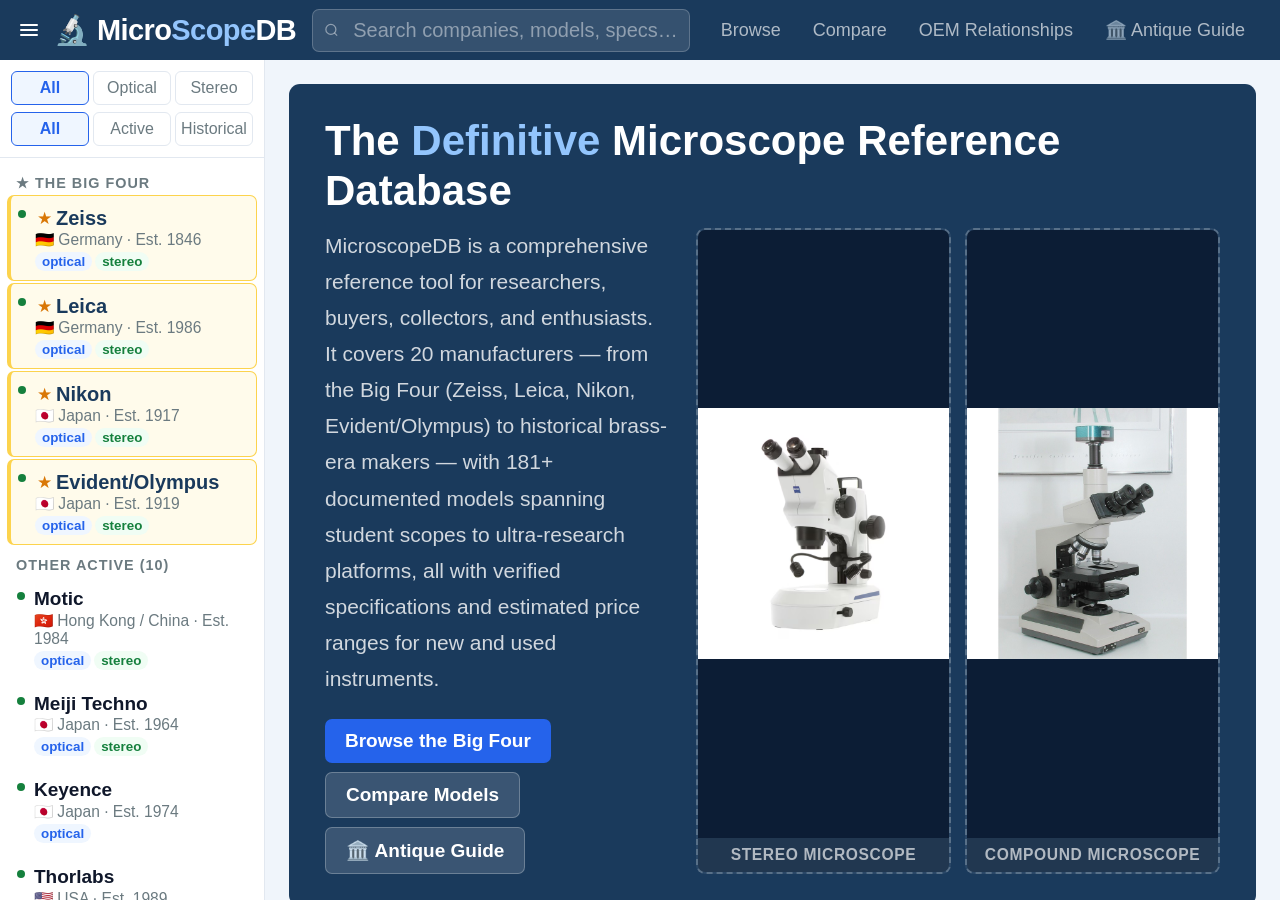
==== commit 1fc994a4: "Rename MicroscopeDB.html to index.html" ====
--- a/index.html
+++ b/index.html
@@ -399,8 +399,21 @@
 .load-error{background:var(--red-bg);border:1px solid var(--red-border);border-radius:9px;padding:22px;margin:22px;font-size:.975rem;color:var(--red);line-height:1.75}
 .load-error strong{font-size:1.05rem}
 
-/* ═══════════════════════════════════════════════
-   MOBILE RESPONSIVE  (≤ 768px)
+/* ── Browse landing ── */
+.bl-landing{padding:28px 32px}
+.bl-hero{margin-bottom:28px}
+.bl-hero h2{font-size:1.45rem;font-weight:700;color:var(--navy);margin:0 0 8px}
+.bl-hero p{color:var(--text2);font-size:.95rem;margin:0}
+.bl-group-title{font-size:.8rem;font-weight:700;text-transform:uppercase;letter-spacing:.06em;color:var(--text3);margin:0 0 10px}
+.bl-chips{display:flex;flex-wrap:wrap;gap:9px;margin-bottom:28px}
+.bl-chip{display:flex;align-items:center;gap:6px;padding:8px 14px;border-radius:8px;border:1.5px solid var(--blue-border);background:var(--bg);cursor:pointer;font-size:.88rem;font-family:inherit;color:var(--text1);transition:background .12s,border-color .12s;white-space:nowrap}
+.bl-chip:hover{background:#dbeafe;border-color:var(--blue)}
+.bl-chip--featured{border-color:#f59e0b;background:#fffbeb}
+.bl-chip--featured:hover{background:#fef3c7}
+.bl-chip-flag{font-size:1rem}
+.bl-chip-name{font-weight:600}
+.bl-chip-star{color:#f59e0b;font-size:.8rem}
+@media(max-width:768px){.bl-landing{padding:16px}.bl-chip{font-size:.82rem;padding:7px 11px}}
 ═══════════════════════════════════════════════ */
 .hamburger{display:none;align-items:center;justify-content:center;width:38px;height:38px;border-radius:7px;background:rgba(255,255,255,.12);border:1px solid rgba(255,255,255,.2);cursor:pointer;flex-shrink:0;transition:background .15s}
 .hamburger:hover{background:rgba(255,255,255,.22)}
@@ -556,7 +569,7 @@
     <input type="text" id="global-search" placeholder="Search companies, models, specs…" oninput="handleSearch(this.value)">
   </div>
   <div class="header-tabs">
-    <button class="header-tab active" onclick="setView('browse')" id="tab-browse">Browse</button>
+    <button class="header-tab" onclick="setView('browse')" id="tab-browse">Browse</button>
     <button class="header-tab" onclick="setView('compare')" id="tab-compare">Compare <span class="badge" id="cmp-badge" style="display:none">0</span></button>
     <button class="header-tab" onclick="setView('oem')" id="tab-oem">OEM Relationships</button>
     <button class="header-tab" onclick="setView('guide')" id="tab-guide">🏛️ Antique Guide</button>
@@ -603,7 +616,7 @@
 }
 
 // ─── STATE ───
-const S={view:'browse',co:null,cat:'all',st:'all',q:'',mf:'all',cmp:[],msgs:[],loading:false};
+const S={view:'home',co:null,cat:'all',st:'all',q:'',mf:'all',cmp:[],msgs:[],loading:false};
 const G=id=>DB.companies.find(c=>c.id===id);
 const GM=(cid,mid)=>{const c=G(cid);return c?c.models.find(m=>m.id===mid):null};
 const inC=(cid,mid)=>S.cmp.some(i=>i.c===cid&&i.m===mid);
@@ -645,14 +658,15 @@
 function render(){
   renderSidebar();
   const main=document.getElementById('main');
-  if(S.view==='browse'){S.co?renderCo(main):renderHome(main)}
+  if(S.view==='home'){renderHome(main)}
+  else if(S.view==='browse'){S.co?renderCo(main):renderBrowseLanding(main)}
   else if(S.view==='compare'){renderCompare(main)}
   else if(S.view==='oem'){renderOEM(main)}
   else if(S.view==='guide'){renderGuide(main)}
   updateTray();
 }
 
-function goHome(){S.co=null;setView('browse')}
+function goHome(){S.co=null;setView('home')}
 
 // ─── HOME ───
 function renderHome(main){
@@ -764,8 +778,30 @@
 }
 
 
+function renderBrowseLanding(el){
+  const active=DB.companies.filter(c=>c.status==='active');
+  const hist=DB.companies.filter(c=>c.status!=='active');
+  const chips=(arr,label)=>arr.length?`
+    <div class="bl-group-title">${label}</div>
+    <div class="bl-chips">${arr.map(co=>`
+      <button class="bl-chip${co.featured?' bl-chip--featured':''}" onclick="selCo('${co.id}')">
+        <span class="bl-chip-flag">${co.flag}</span>
+        <span class="bl-chip-name">${co.shortName}</span>
+        ${co.featured?'<span class="bl-chip-star">★</span>':''}
+      </button>`).join('')}
+    </div>`:''
+  el.innerHTML=`<div class="view bl-landing">
+    <div class="bl-hero">
+      <h2>Browse Manufacturers</h2>
+      <p>Select a company from the sidebar or click any tile below to open its full profile and model list.</p>
+    </div>
+    ${chips(active,'Active Manufacturers')}
+    ${chips(hist,'Historical &amp; Absorbed')}
+  </div>`;
+}
+
 function renderCo(main){
-  const co=G(S.co);if(!co){renderHome(main);return}
+  const co=G(S.co);if(!co){renderBrowseLanding(main);return}
   let oemH='';
   if(co.oem.acquiredBy)oemH+=`<span class="oem-badge oem-acquired" onclick="setView('oem')">🏢 Acquired: ${co.oem.acquiredBy}</span>`;
   if(co.oem.acquired&&co.oem.acquired.length)co.oem.acquired.forEach(a=>{oemH+=`<span class="oem-badge oem-absorbed" onclick="setView('oem')">🔗 Absorbed: ${a}</span>`});
@@ -1271,7 +1307,7 @@
 function setCat(c){S.cat=c;document.querySelectorAll('#cat-filters .filter-btn').forEach(b=>b.classList.toggle('active',b.dataset.cat===c));renderSidebar()}
 function setSt(s){S.st=s;document.querySelectorAll('#st-filters .filter-btn').forEach(b=>b.classList.toggle('active',b.dataset.st===s));renderSidebar()}
 function setMF(t){S.mf=t;renderCo(document.getElementById('main'))}
-let st;function handleSearch(v){clearTimeout(st);S.q=v;st=setTimeout(()=>{renderSidebar();if(S.view==='browse'){S.co?renderCo(document.getElementById('main')):renderHome(document.getElementById('main'))}},160)}
+let st;function handleSearch(v){clearTimeout(st);S.q=v;st=setTimeout(()=>{renderSidebar();if(S.view==='browse'){S.co?renderCo(document.getElementById('main')):renderBrowseLanding(document.getElementById('main'))}},160)}
 render();
 
 // ── MOBILE SIDEBAR ──
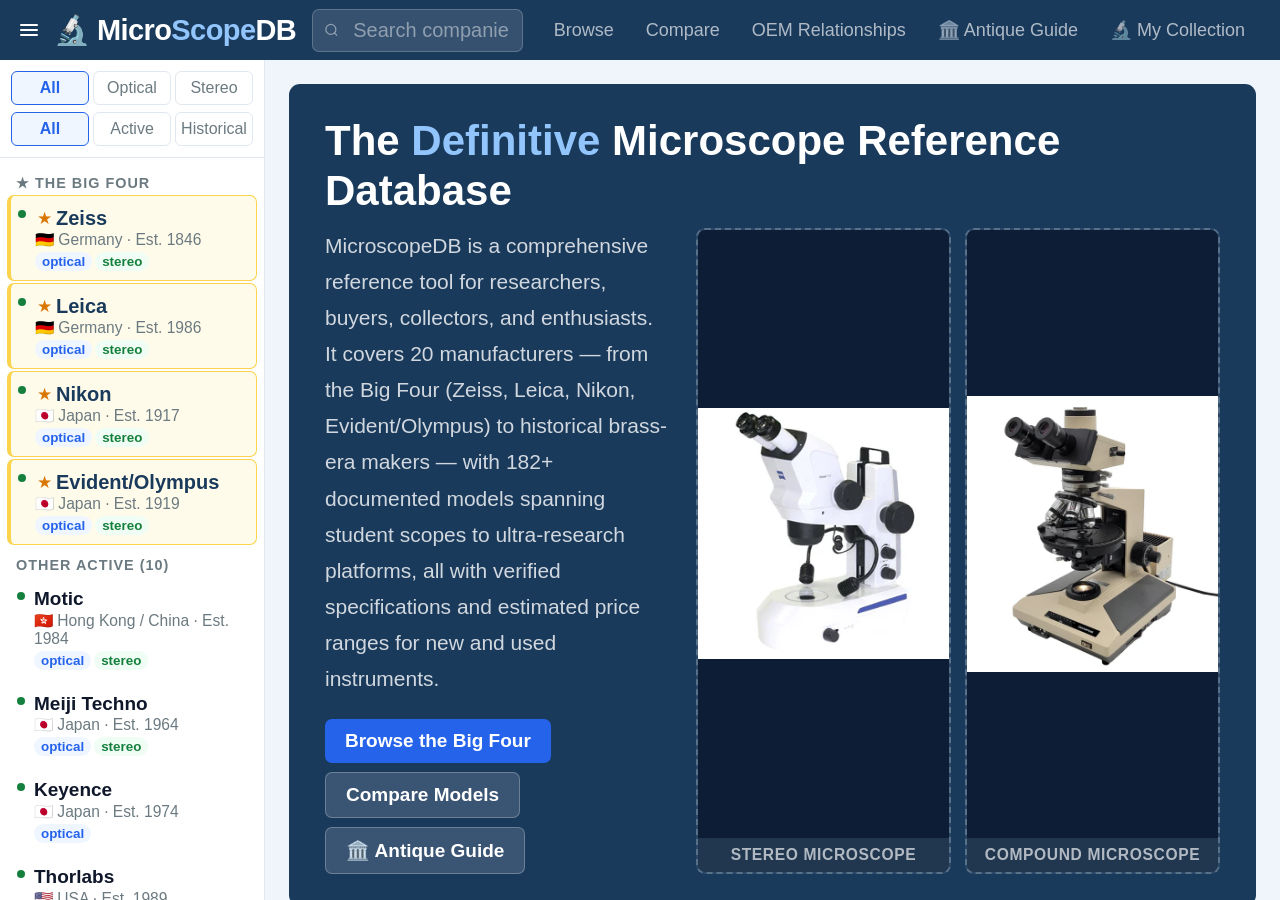
==== commit e64c90c8: "Rename MicroscopeDB.html to index.html" ====
--- a/index.html
+++ b/index.html
@@ -4,7 +4,2659 @@
 <meta charset="UTF-8">
 <meta name="viewport" content="width=device-width, initial-scale=1.0">
 <title>MicroscopeDB — Microscope Reference Database</title>
-<script src="microscope_data.js">
+<script>
+// MicroscopeDB — Data File v3
+// Edit this file to add/update manufacturers and models.
+// Keep this file in the same folder as MicroscopeDB.html
+//
+// ADDING A COMPANY: { id, name, shortName, flag, country, founded, status,
+//   hq, featured (true for Big Four), categories, overview,
+//   oem: {acquiredBy, acquired, makesFor, madeBy, notes}, models: [...] }
+//
+// ADDING A MODEL: { id, name, series, type, subtype, introduced, discontinued,
+//   price_tier, price_new (null if discontinued), price_used,
+//   illumination, magnification, objectives, eyepieces, stage,
+//   fluorescence, phase_contrast, darkfield, dic, motorized, inverted,
+//   camera_port, software, applications, noteworthy, oem_source }
+//
+// type: "optical" | "stereo"    price_tier: "budget"|"mid"|"premium"|"ultra"
+// status: "active" | "historical"
+// price_new / price_used: "$X,XXX–$XX,XXX" or null if discontinued/unknown
+
+const DB = { companies: [
+
+// ════════════════════════════════════════════════════
+// BIG FOUR — ZEISS
+// ════════════════════════════════════════════════════
+{id:"zeiss",name:"Carl Zeiss AG",shortName:"Zeiss",flag:"🇩🇪",country:"Germany",
+ founded:1846,status:"active",featured:true,hq:"Oberkochen, Germany",
+ categories:["optical","stereo"],
+ overview:"Founded by optician Carl Zeiss in Jena in 1846, Carl Zeiss AG is one of the world's oldest and most respected optical manufacturers. Zeiss pioneered plan-apochromat objectives, the Axio platform, and the modern Airyscan super-resolution detector. After WWII the company split; the East German 'Carl Zeiss Jena' was reunified into Carl Zeiss AG in 1991. Their microscopy instruments span from affordable education scopes to cutting-edge research systems.",
+ oem:{acquiredBy:null,acquired:["Carl Zeiss Jena (East German split, reunified 1991)"],makesFor:[],madeBy:[],notes:"Carl Zeiss Jena was the East German entity; both halves were legally reunified in 1991."},
+ models:[
+  // ── CURRENT ──
+  {id:"zeiss-primo-star",name:"Primo Star",series:"Primo",type:"optical",subtype:"brightfield upright",
+   introduced:2006,discontinued:false,price_tier:"budget",
+   price_new:"$1,800–$3,200",price_used:"$400–$900",
+   illumination:["LED","Halogen"],magnification:"40x–1000x",objectives:"4x/10x/40x/100x achromat",
+   eyepieces:"10x/20mm",stage:"Mechanical 140×130mm",fluorescence:false,phase_contrast:true,
+   darkfield:false,dic:false,motorized:false,inverted:false,camera_port:true,
+   software:"ZEN Lite / Labscope",
+   applications:["Education","Clinical routine","Hematology","Urinalysis"],
+   noteworthy:"Arguably the most widely deployed teaching and clinical routine microscope globally. LED illumination standard since ~2012. Renowned for ergonomic Köhler setup and exceptional build quality for its price tier.",
+   oem_source:null},
+  {id:"zeiss-axioscope5",name:"Axioscope 5",series:"Axioscope",type:"optical",subtype:"research upright",
+   introduced:2018,discontinued:false,price_tier:"mid",
+   price_new:"$8,000–$22,000",price_used:"$3,500–$10,000",
+   illumination:["LED (Colibri 3/7)","Halogen"],magnification:"50x–1000x",
+   objectives:"Plan-Apo / EC Plan-Neofluar series",eyepieces:"10x/23mm",
+   stage:"Motorized encoded (optional)",fluorescence:true,phase_contrast:true,darkfield:true,dic:true,
+   motorized:true,inverted:false,camera_port:true,software:"ZEN Blue / ZEN Core",
+   applications:["Materials science","Life science","Clinical pathology","Multi-contrast imaging"],
+   noteworthy:"Modular upright platform fully compatible with the Colibri LED system for widefield fluorescence. Motorized version supports automated tiling and Z-stacking for large-format sample documentation.",
+   oem_source:null},
+  {id:"zeiss-axio-observer7",name:"Axio Observer 7",series:"Axio Observer",type:"optical",subtype:"inverted research",
+   introduced:2016,discontinued:false,price_tier:"premium",
+   price_new:"$35,000–$85,000",price_used:"$8,000–$28,000",
+   illumination:["LED (Colibri 7)","Halogen","Laser (add-on)"],magnification:"25x–1000x",
+   objectives:"Plan-Apochromat / LD Plan-Neofluar",eyepieces:"10x/23mm",
+   stage:"Motorized encoded 130×100mm",fluorescence:true,phase_contrast:true,darkfield:false,dic:true,
+   motorized:true,inverted:true,camera_port:true,software:"ZEN Blue / ZEN Black",
+   applications:["Live cell imaging","TIRF","FRAP","Single molecule imaging","Drug screening"],
+   noteworthy:"Premier Zeiss inverted research platform. Supports TIRF, PALM/STORM, and lattice light sheet add-ons. Definite Focus 2 hardware autofocus prevents Z-drift during long-term live experiments.",
+   oem_source:null},
+  {id:"zeiss-stereo-discovery",name:"SteREO Discovery.V20",series:"SteREO Discovery",type:"stereo",subtype:"research fluorescence stereo",
+   introduced:2005,discontinued:false,price_tier:"ultra",
+   price_new:"$45,000–$130,000",price_used:"$12,000–$40,000",
+   illumination:["LED ring light","Fluorescence (HBO/LED)","Coaxial LED"],
+   magnification:"7.5x–150x (10x ep, 1x obj; up to 225x with 1.5x obj)",
+   objectives:"0.3x/0.63x/1.5x/2.3x plan-apochromat auxiliary",eyepieces:"10x/23mm",
+   stage:"Large transmitted + reflected",fluorescence:true,phase_contrast:false,darkfield:false,dic:false,
+   motorized:true,inverted:false,camera_port:true,software:"ZEN Blue",
+   applications:["Developmental biology","Neuroscience","GFP/RFP screening","Model organisms"],
+   noteworthy:"20:1 zoom ratio (zoom body 0.75x–15x). Apochromatic optics with eZoom for motorized magnification recall >99% reproducible. The benchmark fluorescence stereo for zebrafish, Drosophila, and mouse model work.",
+   oem_source:null},
+  {id:"zeiss-stemi508",name:"Stemi 508",series:"Stemi",type:"stereo",subtype:"zoom stereo",
+   introduced:2016,discontinued:false,price_tier:"mid",
+   price_new:"$1,400–$3,200",price_used:"$500–$1,400",
+   illumination:["LED transmitted","LED reflected","LED ring"],
+   magnification:"6.3x–50x (standard 10x/23 eyepieces; 2x–250x with auxiliary objectives)",
+   objectives:"Fixed Greenough; optional PlanApo S 0.5x/1.5x/2.0x auxiliary",
+   eyepieces:"10x/23mm",stage:"Foam stage / large format",
+   fluorescence:false,phase_contrast:false,darkfield:false,dic:false,motorized:false,inverted:false,
+   camera_port:true,software:"ZEN Lite (with optional camera)",
+   applications:["QC/inspection","Dissection","Electronics","Natural history","Education"],
+   noteworthy:"8:1 zoom ratio; zoom body 0.63x–5.0x. With standard 10x/23 eyepieces: 6.3x–50x. Apochromatic optics with 35° viewing angle for ergonomic extended use. Excellent for students and routine lab work.",
+   oem_source:null},
+  // ── HISTORICAL / COLLECTIBLE ──
+  {id:"zeiss-axiophot",name:"Axiophot",series:"Axio",type:"optical",subtype:"research upright (fluorescence)",
+   introduced:1984,discontinued:1998,price_tier:"premium",
+   price_new:null,price_used:"$500–$1,800",
+   illumination:["Halogen (transmitted)","HBO 50/100W (fluorescence)"],magnification:"12.5x–1000x",
+   objectives:"Plan-Neofluar / Plan-Apochromat (Axio series)",eyepieces:"10x/25mm",
+   stage:"Mechanical / motorized option",fluorescence:true,phase_contrast:true,darkfield:true,dic:true,
+   motorized:false,inverted:false,camera_port:true,software:"—",
+   applications:["Research","Fluorescence imaging","Neuroanatomy","Cell biology","Photomicrography"],
+   noteworthy:"The Axiophot was Zeiss's flagship fluorescence research upright of the late 1980s–90s and introduced the 'Axio' naming convention still used today. Extraordinary optical quality with the Plan-Neofluar and Plan-Apo series. Highly sought on the used market for its robust build and still-excellent optics. Many units remain in active use.",
+   oem_source:null},
+  {id:"zeiss-axioplan",name:"Axioplan",series:"Axio",type:"optical",subtype:"research upright",
+   introduced:1986,discontinued:2001,price_tier:"premium",
+   price_new:null,price_used:"$800–$2,500",
+   illumination:["Halogen","HBO fluorescence"],magnification:"12.5x–1000x",
+   objectives:"Plan-Neofluar / Plan-Apochromat",eyepieces:"10x/25mm",
+   stage:"Mechanical large format",fluorescence:true,phase_contrast:true,darkfield:true,dic:true,
+   motorized:false,inverted:false,camera_port:true,software:"—",
+   applications:["Research","Fluorescence","Neuroanatomy","Histology","DIC"],
+   noteworthy:"The Axioplan defined research microscopy in the late 1980s and 1990s. Built to last generations — these are commonly found in used equipment markets still performing excellently. The Plan-Neofluar objectives set the standard for fluorescence imaging. Excellent value for a well-equipped research lab on a budget.",
+   oem_source:null},
+  {id:"zeiss-axioplan2",name:"Axioplan 2",series:"Axio",type:"optical",subtype:"research upright",
+   introduced:1996,discontinued:2008,price_tier:"premium",
+   price_new:null,price_used:"$1,500–$4,500",
+   illumination:["Halogen","HBO 100W fluorescence","Metal halide option"],magnification:"50x–1000x",
+   objectives:"Plan-Apochromat / Plan-Neofluar (improved coating)",eyepieces:"10x/25mm",
+   stage:"Mechanical / optional motorized",fluorescence:true,phase_contrast:true,darkfield:true,dic:true,
+   motorized:false,inverted:false,camera_port:true,software:"AxioVision (early versions)",
+   applications:["Research","Fluorescence","Materials","DIC","Photomicrography"],
+   noteworthy:"Updated Axioplan with improved anti-reflection coatings and better fluorescence throughput. Accepts the full range of Zeiss Axio fluorescence filter sets and condensers. Still widely used in university research departments. Compatible with early digital cameras.",
+   oem_source:null},
+  {id:"zeiss-axioskop",name:"Axioskop",series:"Axio",type:"optical",subtype:"research/clinical upright",
+   introduced:1988,discontinued:2001,price_tier:"mid",
+   price_new:null,price_used:"$400–$1,500",
+   illumination:["Halogen","HBO fluorescence (optional)"],magnification:"50x–1000x",
+   objectives:"Plan-Neofluar / Achroplan",eyepieces:"10x/23mm",
+   stage:"Mechanical",fluorescence:true,phase_contrast:true,darkfield:true,dic:false,
+   motorized:false,inverted:false,camera_port:true,software:"—",
+   applications:["Research","Clinical pathology","Neuroscience","Histology","Education"],
+   noteworthy:"The Axioskop was the mid-tier research/clinical upright of the late 1980s–90s. Simpler than the Axiophot but using the same outstanding Zeiss optics. Hundreds of thousands sold worldwide. One of the most common used scopes available. Very affordable entry into Zeiss optics.",
+   oem_source:null},
+  {id:"zeiss-axioskop2",name:"Axioskop 2 Plus",series:"Axio",type:"optical",subtype:"research upright",
+   introduced:1999,discontinued:2012,price_tier:"mid",
+   price_new:null,price_used:"$800–$2,800",
+   illumination:["Halogen","HBO fluorescence"],magnification:"50x–1000x",
+   objectives:"Plan-Neofluar / Plan-Apochromat",eyepieces:"10x/23mm",
+   stage:"Mechanical / motorized option",fluorescence:true,phase_contrast:true,darkfield:true,dic:true,
+   motorized:false,inverted:false,camera_port:true,software:"AxioVision",
+   applications:["Research","Neuroscience","Electrophysiology","Histology","Multi-contrast"],
+   noteworthy:"Updated Axioskop with expanded contrast methods and better fluorescence capability. Very popular for electrophysiology labs due to the low-stage ergonomic design. Accepts full Zeiss fluorescence module set. Excellent used value with broad parts availability.",
+   oem_source:null},
+  {id:"zeiss-axiovert100",name:"Axiovert 100",series:"Axio",type:"optical",subtype:"inverted research",
+   introduced:1987,discontinued:1999,price_tier:"premium",
+   price_new:null,price_used:"$400–$2,000",
+   illumination:["Halogen","HBO fluorescence"],magnification:"50x–1000x",
+   objectives:"Plan-Neofluar LD (long working distance)",eyepieces:"10x/23mm",
+   stage:"Mechanical 180×160mm",fluorescence:true,phase_contrast:true,darkfield:false,dic:true,
+   motorized:false,inverted:true,camera_port:true,software:"—",
+   applications:["Live cell culture","Cell biology","Phase contrast of cultures","Timelapse (film era)"],
+   noteworthy:"Zeiss's first major inverted research platform in the modern era. Used in virtually every cell biology laboratory of the late 1980s–1990s. LWD objectives allow phase contrast imaging of cells in standard culture vessels. Still widely available and functional on the used market.",
+   oem_source:null},
+  {id:"zeiss-axiovert200m",name:"Axiovert 200M",series:"Axio",type:"optical",subtype:"motorized inverted research",
+   introduced:2001,discontinued:2012,price_tier:"premium",
+   price_new:null,price_used:"$2,500–$7,500",
+   illumination:["Halogen","HBO 100W / Metal halide fluorescence","Laser (add-on)"],
+   magnification:"25x–1000x",objectives:"Plan-Apochromat / Plan-Neofluar LD",eyepieces:"10x/23mm",
+   stage:"Motorized 130×100mm, encoded",fluorescence:true,phase_contrast:true,darkfield:false,dic:true,
+   motorized:true,inverted:true,camera_port:true,software:"AxioVision",
+   applications:["Live cell","Timelapse","TIRF (add-on)","Cell biology","Drug discovery"],
+   noteworthy:"The motorized Axiovert 200M was the benchmark inverted platform of the early 2000s — predecessor to the Axio Observer. Fully automated for multi-position timelapse. Still in use in many labs. Software is outdated but hardware remains excellent. Strong used market value.",
+   oem_source:null},
+  {id:"zeiss-stemi-sv11",name:"Stemi SV11",series:"Stemi SV",type:"stereo",subtype:"research zoom stereo",
+   introduced:1985,discontinued:2005,price_tier:"premium",
+   price_new:null,price_used:"$1,200–$3,800",
+   illumination:["Halogen (external)","Fluorescence option"],
+   magnification:"6.6x–120x (with auxiliary objectives)",
+   objectives:"0.5x–2.0x auxiliary",eyepieces:"10x/23mm",
+   stage:"Large format transmitted + reflected",fluorescence:true,phase_contrast:false,darkfield:false,dic:false,
+   motorized:false,inverted:false,camera_port:true,software:"—",
+   applications:["Developmental biology","Fluorescence screening","Dissection","Model organisms"],
+   noteworthy:"The SV11 was the predecessor to the SteREO Discovery series. 11.5:1 zoom ratio with true apochromatic optics — the first Zeiss stereo capable of widefield fluorescence. Used extensively for early zebrafish and Drosophila fluorescence screening. Highly sought for fluorescence stereomicroscopy on a budget.",
+   oem_source:null},
+  {id:"zeiss-stemi2000c",name:"Stemi 2000-C",series:"Stemi",type:"stereo",subtype:"zoom stereo",
+   introduced:1998,discontinued:2010,price_tier:"mid",
+   price_new:null,price_used:"$700–$2,500",
+   illumination:["Halogen ring + transmitted","LED upgrade possible"],
+   magnification:"7x–45x (10x eyepieces)",objectives:"Fixed Greenough; 0.63x/1.0x/1.5x/2.0x auxiliary",
+   eyepieces:"10x/23mm",stage:"Flat base / stand options",
+   fluorescence:false,phase_contrast:false,darkfield:false,dic:false,motorized:false,inverted:false,
+   camera_port:true,software:"—",
+   applications:["QC inspection","Dissection","Electronics","Natural history","Education"],
+   noteworthy:"Practical successor to the Stemi SV6. Very rugged and popular in industrial and university settings through the 2000s. Excellent optical quality for a fixed-objective zoom stereo. LED upgrades are available, making these highly usable second-hand instruments.",
+   oem_source:null},
+
+{id:"zeiss-standard-gf",name:"Standard GF",series:"Standard",type:"optical",subtype:"early West German upright binocular",
+   introduced:1949,discontinued:1955,price_tier:"mid",
+   price_new:null,price_used:"$300–$700",
+   illumination:["Removable plug-in illuminator (fits concave base depression)","Manual twist on/off switch on lamp housing","Direct wall plug (no separate transformer)","Optional external mirror for daylight use"],
+   magnification:"40x–1000x (4x–100x objectives, 10x eyepieces)",
+   objectives:"Zeiss 160mm RMS objectives — Achromat, Planachromat, Neofluar, Apochromat series",
+   eyepieces:"C 10x (23.2mm tube diameter); Huygens or Periplan 10x; upgradeable to KPL compensating eyepieces",
+   stage:"Mechanical 130×90mm; coarse + fine focus; sub-stage condenser with swing-out",
+   fluorescence:false,phase_contrast:true,darkfield:true,dic:false,
+   motorized:false,inverted:false,camera_port:false,
+   software:"—",
+   applications:["Clinical pathology","Education","Research","Histology","Hematology","Natural history","Photomicrography"],
+   noteworthy:"IDENTIFIED INSTRUMENT — Owner SN 2075589: This is a West German Carl Zeiss (Oberkochen) Standard GF, manufactured approximately 1950–1954. Identification confirmed by four converging physical clues: (1) Markings read ‘Carl Zeiss, Germany’ without ‘Jena’ — definitively West German post-war production from Oberkochen, not pre-war or East German. (2) Jet-black enamel finish — Oberkochen used black enamel for its first-generation post-war Standards; the transition to grey/cream finish occurred ~1955–56. (3) Concave base depression with removable plug-in illuminator and twist on/off switch — the signature of the GF (‘Grundform’ = basic form) stand, which preceded the GFL (‘Leuchte’ = built-in light). (4) Binocular head part number 402-9316 — three-digit-dash-four-digit format is characteristic of West German Zeiss component numbering. The GF is the ‘missing link’ between the pre-war black Jena scopes and the post-1955 grey GFL: it has the classic black aesthetic but uses fully modern 160mm RMS West German optics, making it the most accessible vintage Zeiss for modern use. Eyepieces: C 10x (no city markings on eyepieces is normal for this era). Serial number note: West German Oberkochen serial numbering for this early period does not follow the well-documented East German Jena chart; the 2-million range for Oberkochen instruments places this in the early-to-mid 1950s production window. For exact date confirmation, contact the Zeiss Archive (zeiss.com → Corporate → History → Archives) with the serial number and photographs.",
+   objective_guide:{
+     warning:"Verify thread standard before purchasing objectives. Most Standard GF scopes use RMS thread (20.32mm), but confirm by measuring an existing objective or nosepiece. All use 160mm finite tube length — do NOT use infinity-corrected (∞) objectives.",
+     tube_length:"160mm finite. Compatible with a vast range of objectives across 70+ years of production.",
+     thread:"RMS — 20.32mm diameter, 0.706mm pitch. Fits the majority of vintage and modern objectives.",
+     parfocal:"45mm standard (Zeiss). Objectives from the 1950s through the 1980s in the 160mm / RMS standard are generally parfocal to each other.",
+     compatible_series:[
+       {name:"Achromat",code:"Achr",note:"Standard achromatic objectives. Very common and affordable on eBay ($10–40 each). Sufficient for routine brightfield. Originally supplied with this scope."},
+       {name:"Planachromat (Plan)",code:"Plan / PL",note:"Flat-field achromat. Superior field flatness — the entire image is in focus simultaneously. Important for photography. Modest upgrade in cost."},
+       {name:"Neofluar",code:"Neofluar / Neo",note:"Fluorite semi-apochromat. Superior color correction, higher NA, and better contrast. The best practical upgrade for this scope. Important: inspect for delamination — a known issue on older Neofluar optics. Hold up to a light source and look for haze or bubbles inside."},
+       {name:"Apochromat",code:"Apo",note:"Highest correction. Expensive. Pair with KPL compensating eyepieces for full optical correction on this finite-tube system."},
+       {name:"KPL Eyepieces (upgrade)",code:"KPL",note:"Kompensierende Plan eyepieces. Zeiss’s top-tier eyepieces for 160mm systems. Correct residual chromatic aberration of Neofluar and Apo objectives. 23.2mm tube diameter — drop-in compatible with your scope."}
+     ],
+     incompatible:[
+       "Infinity-corrected (∞) Zeiss ICS objectives — wrong tube length (produced from ~1990 onward)",
+       "Objectives with M27 thread (some modern Zeiss) — thread mismatch",
+       "Nikon CFI objectives — different thread (M25) and parfocal system",
+       "Olympus UIS/UIS2 objectives — infinity corrected, wrong system",
+       "Leica objectives — M25 thread"
+     ],
+     buying_tips:"Search eBay for ‘Zeiss 160mm objective’ or ‘Zeiss Achromat 160 RMS’ or ‘Zeiss Neofluar 160’. Confirm the listing shows tube length ‘160’ (not ‘∞’). Most period-correct Zeiss 160mm objectives sell for $20–80 each. The Neofluar series is the best upgrade but always request clear photos of the glass before buying.",
+     identification_resources:"(1) Zeiss Archive: zeiss.com → Corporate → History → Archives. Provide SN 2075589 + photographs. They can confirm exact model and production year. (2) Zeiss Historica Society (zeisshistorica.org) — active collector community with serial number databases. (3) Microscopy Forum at microbehunter.com — post photos for community identification."
+   },
+   accessories:{
+     illumination:[
+       {name:"Original plug-in illuminator",note:"Fits the concave base depression. Twist on/off switch. Direct 110V wall plug. Likely uses a 6V 15W or 110V 15W incandescent bulb. Check cord condition — 70-year-old rubber insulation can become brittle or sticky. Re-wire if cracked."},
+       {name:"LED retrofit",note:"Many hobbyists install LED plug-in retrofits for the Zeiss Standard base depression. Search ‘Zeiss Standard LED retrofit’. Provides daylight-balanced light and runs cool."},
+       {name:"Replacement bulb",note:"Search ‘Zeiss 6V 15W microscope bulb’ or ‘110V 15W bayonet microscope lamp’. Measure the socket type before ordering."}
+     ],
+     condensers:[
+       {name:"Abbe condenser NA 1.25",note:"Standard for this era. Widely available on eBay for $20–60. Look for original Zeiss Abbe condensers from the same period."},
+       {name:"Achromatic condenser",note:"Superior optical quality to Abbe; reduces color fringing at high NA. Worth the upgrade if doing photomicrography."}
+     ],
+     eyepieces:[
+       {name:"C 10x (original)",note:"Your current eyepieces. 23.2mm tube diameter. Functional and correct for the scope."},
+       {name:"KPL 10x compensating",note:"Zeiss top-tier 160mm system eyepiece. 23.2mm tube. Provides best correction with Neofluar or Apo objectives."},
+       {name:"KPL W 10x wide-field",note:"Wide-field compensating eyepiece. Larger field of view than standard KPL."}
+     ],
+     cameras:[
+       {name:"Eyepiece USB camera",note:"Simple USB eyepiece cameras (AmScope, Omax, Bresser) fit the 23.2mm eyepiece tube directly — no modification needed. Adequate for documentation at modest cost."},
+       {name:"Trinocular adapter",note:"If a trinocular port is present, C-mount adapters with appropriate photo eyepiece allow DSLR or mirrorless camera attachment."}
+     ]
+   },
+   oem_source:null},
+
+{id:"zeiss-standard-wl",name:"Standard WL",series:"Standard",type:"optical",subtype:"research / routine upright",
+   introduced:1970,discontinued:true,price_tier:"mid",
+   price_new:null,price_used:"$150–$600",
+   illumination:["Halogen 6V/15W (built-in)","HBO fluorescence"],
+   magnification:"25x–1000x (2.5x–100x objectives, 10x eyepieces)",
+   objectives:"Plan-Neofluar / Achroplan (160mm tube, RMS thread); phase contrast available",
+   eyepieces:"10x/20mm; binocular or trinocular",stage:"Mechanical 130x90mm; optional rotating stage",
+   fluorescence:true,phase_contrast:true,darkfield:true,dic:true,
+   motorized:false,inverted:false,camera_port:true,
+   software:"—",
+   applications:["Research","Clinical pathology","Fluorescence","DIC","Photomicrography","Polarization"],
+   noteworthy:"The Standard WL was the late-era flagship of the Standard series and the bridge to the Axioplan generation. Combines the removable nosepiece of the Standard 18 with elements of the large Universal/Photomicroscope. Accepts the full Zeiss 160mm accessory range including Optovar magnification changer. Note: some WL optical components (Neofluar objectives and DIC prisms) are prone to delamination — inspect before purchasing.",
+   oem_source:null},
+
+  {id:"zeiss-axiovert35",name:"Axiovert 35",series:"Axiovert",type:"optical",subtype:"inverted routine",
+   introduced:1980,discontinued:true,price_tier:"mid",
+   price_new:null,price_used:"$200–$700",
+   illumination:["Halogen 6V/20W","HBO fluorescence (optional)"],
+   magnification:"50x–400x (5x–40x LD objectives, 10x eyepieces)",
+   objectives:"LD Plan-Neofluar 5x/10x/20x/40x (160mm, long working distance)",
+   eyepieces:"10x/20mm; binocular standard",stage:"Mechanical 190x130mm",
+   fluorescence:true,phase_contrast:true,darkfield:false,dic:false,
+   motorized:false,inverted:true,camera_port:true,
+   software:"—",
+   applications:["Cell culture","Tissue culture","Phase contrast of living cells","IVF","Clinical cytology"],
+   noteworthy:"The Axiovert 35 was Zeiss's standard inverted microscope of the 1980s, used in virtually every cell biology and IVF lab equipped with Zeiss instruments. LD (long distance) Plan-Neofluar objectives for imaging cells in standard culture vessels. Fluorescence option widely added. Predecessor to the Axiovert 100. Very common on the used market.",
+   oem_source:null},
+
+  {id:"zeiss-axiolab",name:"Axiolab",series:"Axio",type:"optical",subtype:"routine clinical / education upright",
+   introduced:1994,discontinued:true,price_tier:"budget",
+   price_new:null,price_used:"$250–$800",
+   illumination:["Halogen 6V/20W","LED (later versions)"],
+   magnification:"40x–1000x (4x–100x objectives, 10x eyepieces)",
+   objectives:"EC Plan-Neofluar (ICS infinity corrected)",
+   eyepieces:"10x/20mm; binocular 30°",stage:"Mechanical",
+   fluorescence:false,phase_contrast:true,darkfield:false,dic:false,
+   motorized:false,inverted:false,camera_port:true,
+   software:"—",
+   applications:["Medical education","Clinical routine","Hematology","Basic research"],
+   noteworthy:"The Axiolab introduced the ICS (Infinity Color-Corrected System) optics to Zeiss's routine instruments. Compact, ergonomic, and durable. Widely adopted in European medical schools and NHS hospitals as a replacement for the aging Standard series. The Axiolab E continued into the 2010s.",
+   oem_source:null},
+
+  {id:"zeiss-axiostar",name:"Axiostar Plus",series:"Axio",type:"optical",subtype:"routine upright",
+   introduced:1997,discontinued:true,price_tier:"mid",
+   price_new:null,price_used:"$350–$1,100",
+   illumination:["Halogen 6V/30W"],
+   magnification:"40x–1000x (4x–100x ICS objectives, 10x eyepieces)",
+   objectives:"EC Plan-Neofluar / Plan-Achrostat (ICS infinity corrected)",
+   eyepieces:"10x/20mm; binocular 30°",stage:"Mechanical",
+   fluorescence:true,phase_contrast:true,darkfield:true,dic:false,
+   motorized:false,inverted:false,camera_port:true,
+   software:"AxioVision",
+   applications:["Routine pathology","Education","Clinical labs","Multi-contrast research"],
+   noteworthy:"Zeiss's mid-tier routine upright of the late 1990s–2000s, between the Axiolab and Axioskop 2. Phase contrast, fluorescence, and darkfield available. ICS optics. Widely found in European university teaching labs and hospital pathology departments.",
+   oem_source:null},
+
+  {id:"zeiss-axio-imager",name:"AxioImager A1/Z1",series:"Axio Imager",type:"optical",subtype:"research upright (ICS)",
+   introduced:2006,discontinued:false,price_tier:"premium",
+   price_new:"$12,000–$35,000",price_used:"$2,500–$12,000",
+   illumination:["Halogen 12V/100W","Metal Halide","Colibri LED fluorescence"],
+   magnification:"25x–1000x (2.5x–100x objectives, 10x/23mm eyepieces)",
+   objectives:"Plan-Apochromat / EC Plan-Neofluar (ICS, M27 thread)",
+   eyepieces:"10x/23mm; binocular or trinocular",stage:"Motorized encoded (Z1); manual (A1)",
+   fluorescence:true,phase_contrast:true,darkfield:true,dic:true,
+   motorized:true,inverted:false,camera_port:true,
+   software:"ZEN Blue / ZEN Core",
+   applications:["Research","Materials science","Neuroscience","Digital pathology","Multi-contrast imaging"],
+   noteworthy:"The AxioImager replaced the Axioplan 2 as Zeiss's flagship research upright. A1 is manual; Z1 is fully motorized with encoded stage for multi-position and Z-stack experiments. Full ICS optics with M27 thread objectives. ApoTome structured illumination available. Still widely in use in research institutions globally.",
+   oem_source:null},
+
+  {id:"zeiss-axio-scope",name:"Axio Scope.A1",series:"Axio Scope",type:"optical",subtype:"modular routine / education upright",
+   introduced:2011,discontinued:false,price_tier:"mid",
+   price_new:"$3,500–$9,000",price_used:"$700–$3,000",
+   illumination:["Halogen 6V/30W","LED"],
+   magnification:"40x–1000x (4x–100x objectives, 10x/20mm eyepieces)",
+   objectives:"EC Plan-Neofluar / Plan-Achrostat (ICS)",
+   eyepieces:"10x/20mm; binocular 30°; rotating head",stage:"Mechanical; optional motorized",
+   fluorescence:true,phase_contrast:true,darkfield:true,dic:false,
+   motorized:false,inverted:false,camera_port:true,
+   software:"ZEN Lite / ZEN Core",
+   applications:["University teaching","Clinical labs","Multi-contrast biology","Industrial QC"],
+   noteworthy:"Zeiss's current mid-tier modular upright, designed to accept the same filter and contrast accessories as the AxioImager at a lower price point. Widely adopted in university teaching labs as a step up from the Primo Star.",
+   oem_source:null},
+
+  {id:"zeiss-axio-lab",name:"Axio Lab.A1",series:"Axio Lab",type:"optical",subtype:"routine / education upright",
+   introduced:2012,discontinued:false,price_tier:"budget",
+   price_new:"$1,800–$4,000",price_used:"$400–$1,400",
+   illumination:["LED (standard)"],
+   magnification:"40x–1000x (4x–100x objectives, 10x/20mm eyepieces)",
+   objectives:"A-Plan / EC Plan-Neofluar (ICS)",
+   eyepieces:"10x/20mm; binocular 30°; 360° rotatable",stage:"Mechanical",
+   fluorescence:false,phase_contrast:true,darkfield:false,dic:false,
+   motorized:false,inverted:false,camera_port:true,
+   software:"ZEN Lite",
+   applications:["Medical education","Clinical routine","Hematology","Basic biology"],
+   noteworthy:"Replaced the Axiolab E as Zeiss's entry clinical/education upright. Full LED illumination standard. Simple, ergonomic, durable — designed for high-volume student and clinical use.",
+   oem_source:null},
+
+  {id:"zeiss-axio-vert",name:"Axio Vert.A1",series:"Axio Vert",type:"optical",subtype:"inverted routine",
+   introduced:2011,discontinued:false,price_tier:"mid",
+   price_new:"$4,000–$10,000",price_used:"$800–$3,200",
+   illumination:["Halogen 6V/30W","LED"],
+   magnification:"40x–400x (4x–40x LWD objectives, 10x/20mm eyepieces)",
+   objectives:"LD Plan-Neofluar / EC Plan-Neofluar LD (ICS, long working distance)",
+   eyepieces:"10x/20mm; binocular",stage:"Mechanical 145x105mm",
+   fluorescence:true,phase_contrast:true,darkfield:false,dic:false,
+   motorized:false,inverted:true,camera_port:true,
+   software:"ZEN Lite",
+   applications:["Cell culture QC","Tissue culture","IVF","Basic live cell","Phase contrast of cultures"],
+   noteworthy:"Replaced the aging Axiovert 25/40 as Zeiss's routine inverted. ICS optics with fluorescence and phase contrast available. Compact footprint. Used in IVF clinics, biotech cell culture labs, and academic cell biology courses.",
+   oem_source:null},
+
+  {id:"zeiss-stemi1000",name:"Stemi 1000",series:"Stemi",type:"stereo",subtype:"zoom stereo",
+   introduced:1993,discontinued:true,price_tier:"mid",
+   price_new:null,price_used:"$300–$900",
+   illumination:["Halogen (ring + transmitted base)"],
+   magnification:"7x–45x (standard 10x/20mm eyepieces)",
+   objectives:"Fixed Greenough zoom body 0.7x–4.5x (6.4:1 ratio)",
+   eyepieces:"10x/20mm",stage:"Flat base; various stands",
+   fluorescence:false,phase_contrast:false,darkfield:false,dic:false,
+   motorized:false,inverted:false,camera_port:true,
+   software:"—",
+   applications:["QC inspection","Dissection","Electronics","Education","Natural history"],
+   noteworthy:"Zeiss's entry stereo in the 1990s–early 2000s. Greenough optical design. Simple, durable, and widely sold to European schools and industrial QC labs. Succeeded by the Stemi 2000 series.",
+   oem_source:null},
+
+  {id:"zeiss-stemi305",name:"Stemi 305",series:"Stemi",type:"stereo",subtype:"zoom stereo (Greenough)",
+   introduced:2017,discontinued:false,price_tier:"budget",
+   price_new:"$800–$1,800",price_used:"$250–$700",
+   illumination:["LED ring + transmitted LED"],
+   magnification:"8x–40x (5:1 zoom; standard 10x/21mm eyepieces)",
+   objectives:"Fixed Greenough zoom body 0.8x–4.0x",
+   eyepieces:"10x/21mm",stage:"Flat base; track stand option",
+   fluorescence:false,phase_contrast:false,darkfield:false,dic:false,
+   motorized:false,inverted:false,camera_port:true,
+   software:"ZEN Lite",
+   applications:["Education","QC inspection","Electronics","Natural history","Hobbyist"],
+   noteworthy:"Zeiss's current entry-level Greenough zoom stereo. Very compact and affordable, positioned below the Stemi 508. Fully LED. Widely adopted in university introductory biology courses. Compatible with the EyeEss document camera attachment.",
+   oem_source:null},
+
+  {id:"zeiss-stereo-v8",name:"SteREO Discovery.V8",series:"SteREO Discovery",type:"stereo",subtype:"research stereo",
+   introduced:2004,discontinued:false,price_tier:"premium",
+   price_new:"$12,000–$40,000",price_used:"$2,500–$10,000",
+   illumination:["LED ring","HBO/LED fluorescence","Coaxial LED"],
+   magnification:"8x–100x (10x eyepieces, 1x obj; up to 160x with 1.6x obj; 8:1 zoom)",
+   objectives:"0.5x/1.0x/1.6x plan-apochromat auxiliary",
+   eyepieces:"10x/23mm",stage:"Large format transmitted + reflected",
+   fluorescence:true,phase_contrast:false,darkfield:false,dic:false,
+   motorized:false,inverted:false,camera_port:true,
+   software:"ZEN Blue",
+   applications:["Developmental biology","Fluorescence screening","Model organisms","Natural history"],
+   noteworthy:"The lower-cost sibling in the SteREO Discovery line. 8:1 manual zoom. Accepts the same auxiliary objectives and accessories as the V12/V20. Full fluorescence capability. Widely used in developmental biology labs on tighter budgets.",
+   oem_source:null},
+
+  {id:"zeiss-stereo-v12",name:"SteREO Discovery.V12",series:"SteREO Discovery",type:"stereo",subtype:"research stereo",
+   introduced:2005,discontinued:false,price_tier:"premium",
+   price_new:"$20,000–$65,000",price_used:"$4,500–$18,000",
+   illumination:["LED ring","HBO/LED fluorescence","Coaxial LED"],
+   magnification:"7.5x–100x (10x eyepieces, 1x obj; up to 160x with 1.6x obj; 12:1 zoom)",
+   objectives:"0.5x/1.0x/1.6x plan-apochromat auxiliary",
+   eyepieces:"10x/23mm",stage:"Large format",
+   fluorescence:true,phase_contrast:false,darkfield:false,dic:false,
+   motorized:true,inverted:false,camera_port:true,
+   software:"ZEN Blue",
+   applications:["Developmental biology","Fluorescence screening","Model organisms","Neuroscience"],
+   noteworthy:"12:1 motorized zoom. Mid-tier in the SteREO Discovery line between the V8 and V20. Motorized zoom with eZoom for reproducible magnification recall. Full fluorescence capability. PlasDIC for plastic culture vessels. Very widely used in developmental biology and model organism research.",
+   oem_source:null}
+,
+
+{id:"zeiss-sv6",name:"Stemi SV6",series:"Stemi",type:"stereo",subtype:"zoom stereo (CMO, mid-tier)",
+   introduced:1993,discontinued:false,price_tier:"mid",
+   price_new:"$1,200–$3,500",price_used:"$300–$1,100",
+   illumination:["Halogen (ring + transmitted base)"],
+   magnification:"6x–50x (continuous zoom; 10x/20mm eyepieces; 8.3:1 zoom ratio; click-stops optional)",
+   objectives:"CMO zoom body 0.6x–5.0x; 0.5x/1.5x/2x auxiliary objectives",
+   eyepieces:"10x/20mm; binocular or trinocular 45 degree",stage:"Flat base; various stand options",
+   fluorescence:false,phase_contrast:false,darkfield:false,dic:false,
+   motorized:false,inverted:false,camera_port:true,
+   software:"—",
+   applications:["QC inspection","Dissection","Electronics","Embryology","Education","Natural history"],
+   noteworthy:"The Stemi SV6 is Zeiss mid-tier CMO (Common Main Objective / parallel optics) stereo, positioned between the entry Stemi 2000 (Greenough) and the flagship SV11. 8.3:1 zoom with optional click-stops for reproducible magnification recall. CMO design gives superior image brightness and flatness vs. Greenough at equivalent magnification. Binocular and trinocular heads available. Compatible with SV11 objective and accessory system. Widely used in European industrial QC, IVF labs, and biology departments.",
+   oem_source:null},
+
+  {id:"zeiss-dv4",name:"Stemi DV4",series:"Stemi",type:"stereo",subtype:"zoom stereo (Greenough, education)",
+   introduced:2000,discontinued:false,price_tier:"budget",
+   price_new:"$400–$900",price_used:"$100–$350",
+   illumination:["LED ring + transmitted LED (modern); Halogen (early versions)"],
+   magnification:"8x–32x (4:1 zoom ratio; fixed 10x eyepieces)",
+   objectives:"Fixed Greenough Double-lens-Vario zoom body; 0.5x/2x auxiliary",
+   eyepieces:"Fixed 10x (built-in, not removable on standard version)",stage:"Flat base (C-stand)",
+   fluorescence:false,phase_contrast:false,darkfield:false,dic:false,
+   motorized:false,inverted:false,camera_port:false,
+   software:"—",
+   applications:["Education","Basic dissection","QC","Natural history","Hobbyist"],
+   noteworthy:"The DV4 is Zeiss most affordable stereo — a compact sealed-optic Greenough scope with fixed integrated 10x eyepieces. The Double-lens-Vario design provides a sealed optical body resistant to dust and humidity. 4:1 zoom ratio (8x–32x). Simple and extremely durable for student use. A DV4 SPOT variant with fiber-optic cold-light illumination was offered for brighter incident illumination in demanding inspection work.",
+   oem_source:null}
+
+]},
+
+// ════════════════════════════════════════════════════
+// BIG FOUR — LEICA
+// ════════════════════════════════════════════════════
+{id:"leica",name:"Leica Microsystems",shortName:"Leica",flag:"🇩🇪",country:"Germany",
+ founded:1986,status:"active",featured:true,hq:"Wetzlar, Germany",
+ categories:["optical","stereo"],
+ overview:"Leica Microsystems was formed in 1986 through the merger of Ernst Leitz Wetzlar GmbH (founded 1849) and Wild Heerbrugg AG. Reichert-Jung and the Bausch & Lomb Stereozoom line were subsequently absorbed. Leica is now owned by Danaher Corporation (since 2011). The company carries the optical heritage of Leitz (oil-immersion pioneers, 1878), Wild (Swiss precision stereos), and B&L (Stereozoom inventors, 1947).",
+ oem:{acquiredBy:"Danaher Corporation (2011)",acquired:["Wild Heerbrugg AG (1990)","Ernst Leitz Wetzlar (1986 founding)","Reichert-Jung (1990)","Bausch & Lomb Stereozoom line (~1990)"],makesFor:[],madeBy:["Labomed / Labo America (OEM manufacturer for select educational models)"],notes:"Leica Camera AG is an entirely separate company from Leica Microsystems. Labomed has manufactured OEM educational instruments for Leica including CME and DME equivalents."},
+ models:[
+  // ── CURRENT ──
+  {id:"leica-dm750",name:"DM750",series:"DM",type:"optical",subtype:"clinical upright",
+   introduced:2011,discontinued:false,price_tier:"budget",
+   price_new:"$1,500–$2,800",price_used:"$400–$900",
+   illumination:["LED"],magnification:"40x–1000x",objectives:"HI Plan achromat 4x/10x/40x/100x",
+   eyepieces:"10x/18mm",stage:"Mechanical 76×30mm",fluorescence:false,phase_contrast:true,
+   darkfield:false,dic:false,motorized:false,inverted:false,camera_port:true,software:"LAS EZ",
+   applications:["Medical education","Clinical routine","Urinalysis","Hematology"],
+   noteworthy:"Ergonomic slim-pillar design with ICC50 camera integration and full LED illumination. Widely adopted in clinical and university teaching labs across Europe and North America.",
+   oem_source:null},
+  {id:"leica-dmi8",name:"DMi8",series:"DMi",type:"optical",subtype:"inverted modular",
+   introduced:2015,discontinued:false,price_tier:"premium",
+   price_new:"$25,000–$65,000",price_used:"$6,000–$20,000",
+   illumination:["LED (EL6000/CorrLight)","Laser add-on"],magnification:"25x–1000x",
+   objectives:"HC PL FLUOTAR / HC PL APO series",eyepieces:"10x/22mm",
+   stage:"Motorized 150×100mm",fluorescence:true,phase_contrast:true,darkfield:false,dic:true,
+   motorized:true,inverted:true,camera_port:true,software:"LAS X",
+   applications:["Live cell biology","Timelapse imaging","TIRF","High-content screening"],
+   noteworthy:"Industry-leading modular 'snap-in' platform. Accepts widefield, TIRF, confocal, light sheet, and super-resolution modules on a single stand without optical compromise.",
+   oem_source:null},
+  {id:"leica-thunder",name:"THUNDER Imager",series:"THUNDER",type:"optical",subtype:"widefield + computational clearing",
+   introduced:2018,discontinued:false,price_tier:"premium",
+   price_new:"$25,000–$60,000",price_used:"$8,000–$22,000",
+   illumination:["LED (EL6000)"],magnification:"50x–1000x",
+   objectives:"HC PL APO series",eyepieces:"10x/22mm",
+   stage:"Motorized",fluorescence:true,phase_contrast:true,darkfield:false,dic:true,
+   motorized:true,inverted:false,camera_port:true,software:"LAS X with THUNDER GDQ algorithm",
+   applications:["3D tissues","Organoids","Embryos","Model organisms","Live 3D imaging"],
+   noteworthy:"Uses Computational Clearing (GDQ) to remove out-of-focus haze in real time, delivering confocal-like image quality from a widefield instrument at much higher speed.",
+   oem_source:null},
+  {id:"leica-m205fa",name:"M205 FA",series:"M",type:"stereo",subtype:"fluorescence stereo / macroscope",
+   introduced:2010,discontinued:false,price_tier:"ultra",
+   price_new:"$50,000–$120,000",price_used:"$15,000–$42,000",
+   illumination:["LED (reflected + transmitted)","EL6000 fluorescence module"],
+   magnification:"7.8x–160x (10x ep, 1x PlanAPO; 1280x max with full optics)",
+   objectives:"0.5x/0.63x/0.8x/1.0x/1.6x/2.0x planapochromat",eyepieces:"10x/23mm",
+   stage:"Large format 210×210mm",fluorescence:true,phase_contrast:false,darkfield:true,dic:false,
+   motorized:true,inverted:false,camera_port:true,software:"LAS X",
+   applications:["Developmental biology","Zebrafish","Drosophila","Neuroscience","Fluorescence screening"],
+   noteworthy:"20.5:1 zoom ratio — the world's first fluorescence stereo at this zoom range. FusionOptics uses separate channels for high resolution (right eye) and high depth of field (left eye). TripleBeam fluorescence eliminates background noise via a dedicated third beam path.",
+   oem_source:null},
+  {id:"leica-s9e",name:"S9 E",series:"S",type:"stereo",subtype:"entry zoom stereo",
+   introduced:2011,discontinued:false,price_tier:"budget",
+   price_new:"$1,200–$2,500",price_used:"$400–$900",
+   illumination:["LED ring + LED transmitted"],magnification:"6.7x–45x (10x eyepieces)",
+   objectives:"Fixed (Greenough system)",eyepieces:"10x/21mm",
+   stage:"Foam / universal stage",fluorescence:false,phase_contrast:false,darkfield:false,dic:false,
+   motorized:false,inverted:false,camera_port:true,software:"—",
+   applications:["QC inspection","Dissection","Electronics","Natural history"],
+   noteworthy:"Greenough optical system with excellent ergonomics and robust Leica build quality. Great value for non-fluorescence stereo work. Widely used in European industrial and educational settings.",
+   oem_source:null},
+  // ── HISTORICAL / COLLECTIBLE ──
+  {id:"leica-dmls",name:"DMLS",series:"DM",type:"optical",subtype:"clinical/lab upright",
+   introduced:1991,discontinued:2003,price_tier:"budget",
+   price_new:null,price_used:"$250–$750",
+   illumination:["Halogen 12V/100W"],magnification:"40x–1000x",
+   objectives:"N Plan achromat / HI Plan achromat",eyepieces:"10x/18mm",
+   stage:"Mechanical",fluorescence:false,phase_contrast:true,darkfield:false,dic:false,
+   motorized:false,inverted:false,camera_port:true,software:"—",
+   applications:["Clinical labs","Medical education","Hematology","Urinalysis"],
+   noteworthy:"Leica's entry-level clinical scope of the 1990s. Widely sold to hospitals, clinics, and universities across Europe. Excellent Leica build quality at a budget price point. Parts still available. Ideal second-hand scope for routine clinical work.",
+   oem_source:null},
+  {id:"leica-dmlb",name:"DMLB",series:"DM",type:"optical",subtype:"research upright",
+   introduced:1993,discontinued:2003,price_tier:"mid",
+   price_new:null,price_used:"$600–$1,900",
+   illumination:["Halogen 12V/100W","HBO 100W fluorescence"],
+   magnification:"50x–1000x",objectives:"HC PL Fluotar / N Plan Achromat",eyepieces:"10x/22mm",
+   stage:"Mechanical / optional motorized",fluorescence:true,phase_contrast:true,darkfield:true,dic:false,
+   motorized:false,inverted:false,camera_port:true,software:"—",
+   applications:["Research","Histology","Fluorescence","Multi-contrast","Clinical pathology"],
+   noteworthy:"The DMLB was Leica's primary research brightfield/fluorescence upright of the 1990s. The HC PL Fluotar objectives provide excellent fluorescence throughput. Very widely used in European research institutions. Affordable entry into high-quality Leica optics on the used market.",
+   oem_source:null},
+  {id:"leica-dmrb",name:"DMRB",series:"DM",type:"optical",subtype:"research upright (multi-contrast)",
+   introduced:1993,discontinued:2003,price_tier:"mid",
+   price_new:null,price_used:"$700–$2,500",
+   illumination:["Halogen 12V/100W","HBO 100W fluorescence"],
+   magnification:"50x–1000x",objectives:"HC PL Fluotar / HC PL APO",eyepieces:"10x/22mm",
+   stage:"Mechanical large format",fluorescence:true,phase_contrast:true,darkfield:true,dic:true,
+   motorized:false,inverted:false,camera_port:true,software:"—",
+   applications:["Research","DIC imaging","Fluorescence","Materials","Neuroanatomy"],
+   noteworthy:"The DMRB ('Research Brightfield') added full DIC capability over the DMLB. Excellent for demanding research applications. The Normarsky DIC system in these instruments is still considered outstanding. Widely used and well-supported on the second-hand market.",
+   oem_source:null},
+  {id:"leica-dmire2",name:"DMIRE2",series:"DMI",type:"optical",subtype:"inverted research",
+   introduced:2001,discontinued:2010,price_tier:"premium",
+   price_new:null,price_used:"$2,500–$7,000",
+   illumination:["Halogen","HBO 100W fluorescence","Metal halide option"],
+   magnification:"25x–1000x",objectives:"HC PL Fluotar / HC PL APO LD (long working distance)",
+   eyepieces:"10x/22mm",stage:"Motorized 130×100mm (optional)",
+   fluorescence:true,phase_contrast:true,darkfield:false,dic:true,
+   motorized:true,inverted:true,camera_port:true,software:"LAS AF (early)",
+   applications:["Live cell","Cell culture","Timelapse","Fluorescence","FRET (early)"],
+   noteworthy:"The DMIRE2 was Leica's high-end inverted platform of the early 2000s — predecessor to the DMi8. Motorized version supports multi-position timelapse. Still used in many labs and available at excellent value on the used market. Good base for spinning disk or TIRF upgrades.",
+   oem_source:null},
+  {id:"leica-dm-il",name:"DM IL",series:"DMI",type:"optical",subtype:"inverted routine",
+   introduced:1990,discontinued:2005,price_tier:"budget",
+   price_new:null,price_used:"$250–$700",
+   illumination:["Halogen 6V/20W"],magnification:"40x–400x",
+   objectives:"N Plan LWD achromat 4x/10x/20x/40x",eyepieces:"10x/18mm",
+   stage:"Mechanical 190×160mm",fluorescence:false,phase_contrast:true,darkfield:false,dic:false,
+   motorized:false,inverted:true,camera_port:true,software:"—",
+   applications:["Cell culture QC","Tissue culture","Basic cell biology","Clinical cell examination"],
+   noteworthy:"Leica's entry inverted for routine cell culture examination. Used in virtually every cell biology lab and biotech company of the 1990s–2000s. Extremely durable. LWD phase objectives for viewing cells in culture flasks. Very affordable and widely available used.",
+   oem_source:null},
+  {id:"leica-mz9",name:"MZ9.5",series:"MZ",type:"stereo",subtype:"research zoom stereo",
+   introduced:1994,discontinued:2008,price_tier:"mid",
+   price_new:null,price_used:"$800–$2,600",
+   illumination:["Halogen (external)","Fluorescence option"],
+   magnification:"6.3x–80x (with standard objectives)",
+   objectives:"0.63x/1.0x/1.6x/2.0x planapochromat",eyepieces:"10x/21mm",
+   stage:"Large format",fluorescence:true,phase_contrast:false,darkfield:false,dic:false,
+   motorized:false,inverted:false,camera_port:true,software:"—",
+   applications:["Dissection","Model organisms","Fluorescence screening","QC"],
+   noteworthy:"The MZ9.5 was the mid-range research stereo in Leica's MZ series — direct descendant of the Bausch & Lomb Stereozoom design. 9.5:1 zoom ratio with planapochromatic optics. Fluorescence-capable. Excellent second-hand value for labs needing a quality research stereo.",
+   oem_source:null},
+  {id:"leica-mz125",name:"MZ12.5",series:"MZ",type:"stereo",subtype:"research zoom stereo",
+   introduced:1997,discontinued:2010,price_tier:"premium",
+   price_new:null,price_used:"$1,200–$4,000",
+   illumination:["Halogen (external)","Fluorescence module"],
+   magnification:"7.9x–100x (with standard objectives)",
+   objectives:"0.63x/1.0x/1.6x/2.0x planapochromat",eyepieces:"10x/21mm",
+   stage:"Large format 210×160mm",fluorescence:true,phase_contrast:false,darkfield:false,dic:false,
+   motorized:false,inverted:false,camera_port:true,software:"—",
+   applications:["Developmental biology","Fluorescence screening","Dissection","Model organisms"],
+   noteworthy:"12.5:1 zoom ratio. The MZ12.5 was the top practical stereo in the MZ line before the M205 era. Widely used in developmental biology labs. Full fluorescence capability. Excellent optical quality and available with a wide range of accessories. Strong second-hand demand.",
+   oem_source:null},
+  {id:"leica-mz16",name:"MZ16",series:"MZ",type:"stereo",subtype:"research zoom stereo (fluorescence)",
+   introduced:2001,discontinued:2010,price_tier:"premium",
+   price_new:null,price_used:"$2,000–$6,500",
+   illumination:["Halogen (external)","EL6000 fluorescence"],
+   magnification:"7.1x–115x (standard; up to 230x with 2x obj)",
+   objectives:"0.5x/0.63x/1.0x/1.6x/2.0x planapochromat",eyepieces:"10x/23mm",
+   stage:"Large format",fluorescence:true,phase_contrast:false,darkfield:false,dic:false,
+   motorized:false,inverted:false,camera_port:true,software:"—",
+   applications:["Developmental biology","Zebrafish","Drosophila","Fluorescence screening","Neuroscience"],
+   noteworthy:"16:1 zoom ratio. The MZ16 was Leica's top-of-the-line stereo before the M205 FA and is the immediate predecessor. Full fluorescence with EL6000 illuminator. Outstanding apochromatic optics. Still used in active research labs and available at excellent value given its capabilities.",
+   oem_source:null},
+
+{id:"leica-dialux20",name:"Leitz Dialux 20",series:"Dialux",type:"optical",subtype:"research upright (Leitz era)",
+   introduced:1978,discontinued:true,price_tier:"mid",
+   price_new:null,price_used:"$200–$750",
+   illumination:["Halogen 12V/100W","HBO 50/100W fluorescence"],
+   magnification:"25x–1000x (2.5x–100x objectives, 10x eyepieces)",
+   objectives:"NPL Fluotar / Plan Achromat (160mm, Leitz thread)",
+   eyepieces:"10x/22mm; binocular 30°; trinocular available",stage:"Mechanical 145x105mm",
+   fluorescence:true,phase_contrast:true,darkfield:true,dic:true,
+   motorized:false,inverted:false,camera_port:true,
+   software:"—",
+   applications:["Research","Clinical pathology","Fluorescence","DIC","Neuroscience","Histology"],
+   noteworthy:"Leitz Wetzlar's primary research upright of the late 1970s–80s. Excellent NPL Fluotar objectives widely praised for fluorescence performance. DIC (Nomarski) available. Extremely robust German construction. Widely distributed in European research institutions; still functional and actively used today.",
+   oem_source:null},
+
+  {id:"leica-laborlux12",name:"Leitz Laborlux 12",series:"Laborlux",type:"optical",subtype:"clinical / lab upright (Leitz era)",
+   introduced:1982,discontinued:true,price_tier:"mid",
+   price_new:null,price_used:"$200–$700",
+   illumination:["Halogen 12V/100W"],
+   magnification:"40x–1000x (4x–100x objectives, 10x eyepieces)",
+   objectives:"NPL Achromat / NPL Fluotar (160mm, Leitz thread)",
+   eyepieces:"10x/18mm; binocular 30°",stage:"Mechanical",
+   fluorescence:true,phase_contrast:true,darkfield:false,dic:false,
+   motorized:false,inverted:false,camera_port:true,
+   software:"—",
+   applications:["Clinical pathology","Hematology","Research","Histology","Education"],
+   noteworthy:"Leitz's mid-tier research/clinical upright of the early 1980s. Simpler than the Dialux 20 but using the same Leitz NPL optical system. Very durable — many remain in daily use. The white body is characteristic of 1980s Leitz instruments.",
+   oem_source:null},
+
+  {id:"leica-dm-e",name:"DM E",series:"DM",type:"optical",subtype:"education / routine upright",
+   introduced:1994,discontinued:true,price_tier:"budget",
+   price_new:null,price_used:"$150–$500",
+   illumination:["Halogen 6V/15W"],
+   magnification:"40x–1000x (4x–100x objectives, 10x eyepieces)",
+   objectives:"HI Plan Achromat (infinity corrected)",
+   eyepieces:"10x/18mm; binocular 30°",stage:"Mechanical",
+   fluorescence:false,phase_contrast:true,darkfield:false,dic:false,
+   motorized:false,inverted:false,camera_port:false,
+   software:"—",
+   applications:["Medical education","Clinical routine","Hematology","Basic biology"],
+   noteworthy:"Leica's entry education/clinical microscope of the 1990s–2000s. Compact, simple, and extremely durable. Widely sold to European medical schools and hospitals. One of the most common Leica instruments on the second-hand market. The CxL-equivalent in the Leica lineup, often compared to the Nikon E200 and Zeiss Axiolab.",
+   oem_source:null},
+
+  {id:"leica-dm500",name:"DM500 / DM300",series:"DM",type:"optical",subtype:"education / clinical upright",
+   introduced:2009,discontinued:false,price_tier:"budget",
+   price_new:"$900–$2,000",price_used:"$200–$700",
+   illumination:["LED"],
+   magnification:"40x–1000x (4x–100x objectives, 10x eyepieces)",
+   objectives:"HI Plan Achromat (infinity corrected)",
+   eyepieces:"10x/18mm; binocular 30°",stage:"Mechanical",
+   fluorescence:false,phase_contrast:true,darkfield:false,dic:false,
+   motorized:false,inverted:false,camera_port:true,
+   software:"LAS EZ",
+   applications:["Medical education","Clinical routine","Hematology","Urinalysis"],
+   noteworthy:"Replaced the DM E as Leica's entry education/clinical scope. Pre-centred, pre-focussed condenser for quick beginner setup. Full LED. The ICC50 W wireless camera integrates without a trinocular head. Particularly popular in veterinary medicine and dental schools.",
+   oem_source:null},
+
+  {id:"leica-dm1000",name:"DM1000",series:"DM",type:"optical",subtype:"clinical research upright",
+   introduced:2004,discontinued:true,price_tier:"mid",
+   price_new:null,price_used:"$500–$2,000",
+   illumination:["Halogen 12V/100W","HBO 50W fluorescence"],
+   magnification:"40x–1000x (4x–100x HC PL objectives, 10x/20mm eyepieces)",
+   objectives:"HC PL Fluotar / HI Plan (infinity corrected, M25 thread)",
+   eyepieces:"10x/20mm; binocular 0–35°; trinocular available",stage:"Rackless mechanical stage",
+   fluorescence:true,phase_contrast:true,darkfield:false,dic:false,
+   motorized:false,inverted:false,camera_port:true,
+   software:"LAS EZ",
+   applications:["Clinical pathology","Cytology","Hematology","Histology","Education"],
+   noteworthy:"The smallest member of Leica's DM1000–3000 series. Succeeded the DMLS. Adjustable 0–35° head for ergonomics. Rackless stage for safety. Phase contrast and fluorescence available. Height-adjustable focus knobs. Widely used in European clinical and teaching labs through the 2010s.",
+   oem_source:null},
+
+  {id:"leica-dm2000",name:"DM2000",series:"DM",type:"optical",subtype:"research upright",
+   introduced:2004,discontinued:true,price_tier:"mid",
+   price_new:null,price_used:"$700–$2,800",
+   illumination:["Halogen 12V/100W","HBO 100W fluorescence"],
+   magnification:"40x–1000x (4x–100x HC PL objectives, 10x/22mm eyepieces)",
+   objectives:"HC PL Fluotar / HC PL APO (infinity corrected)",
+   eyepieces:"10x/22mm; binocular 0–35°; trinocular available",stage:"Mechanical; optional motorized",
+   fluorescence:true,phase_contrast:true,darkfield:true,dic:false,
+   motorized:false,inverted:false,camera_port:true,
+   software:"LAS",
+   applications:["Research","Clinical pathology","Cytology","Hematology","Multi-contrast imaging"],
+   noteworthy:"Designed for complex routine pathology and cytology. More capable than the DM1000 — accepts a wider range of contrast methods and the full HC PL objective range. Adjustable 0–35° head. The standard Leica research/clinical upright of the mid-2000s to mid-2010s.",
+   oem_source:null},
+
+  {id:"leica-dm2500",name:"DM2500",series:"DM",type:"optical",subtype:"research upright (DIC)",
+   introduced:2004,discontinued:true,price_tier:"mid",
+   price_new:null,price_used:"$1,000–$4,000",
+   illumination:["Halogen 100W","LED option","HBO 100W fluorescence"],
+   magnification:"40x–1000x (4x–100x HC PL objectives, 10x/22mm eyepieces)",
+   objectives:"HC PL APO / HC PL Fluotar (infinity corrected, M25 thread)",
+   eyepieces:"10x/22mm; binocular 0–35°; trinocular",stage:"Mechanical 130x90mm; optional motorized",
+   fluorescence:true,phase_contrast:true,darkfield:true,dic:true,
+   motorized:false,inverted:false,camera_port:true,
+   software:"LAS",
+   applications:["Research","DIC imaging","Fluorescence","Neuroscience","Materials science","Pathology"],
+   noteworthy:"Particularly suited for pathology and research requiring DIC. Full Nomarski DIC with HC PL APO objectives. Available with LED illumination. Five fluorescence filter cube positions. One of the most capable Leica research uprights of the 2000s–2010s era.",
+   oem_source:null},
+
+  {id:"leica-dm4000",name:"DM4000 B",series:"DM",type:"optical",subtype:"motorized research upright",
+   introduced:2007,discontinued:true,price_tier:"premium",
+   price_new:null,price_used:"$2,000–$7,000",
+   illumination:["Halogen 100W","HBO 100W fluorescence","Metal halide option"],
+   magnification:"40x–1000x (4x–100x HC PL objectives, 10x/22mm eyepieces)",
+   objectives:"HC PL APO / HC PL Fluotar (infinity corrected)",
+   eyepieces:"10x/22mm; binocular 0–35°; trinocular",stage:"Motorized encoded 130x90mm",
+   fluorescence:true,phase_contrast:true,darkfield:true,dic:true,
+   motorized:true,inverted:false,camera_port:true,
+   software:"LAS AF",
+   applications:["Research","Automated multi-position imaging","Fluorescence","Whole slide scanning","Neuroscience"],
+   noteworthy:"Leica's motorized research upright of the late 2000s. Motorized stage with encoding for multi-position tiling. Supports automated fluorescence imaging sequences. Widely used in core imaging facilities.",
+   oem_source:null},
+
+  {id:"leica-dm6000",name:"DM6000 B",series:"DM",type:"optical",subtype:"automated research upright (flagship)",
+   introduced:2007,discontinued:true,price_tier:"premium",
+   price_new:null,price_used:"$4,000–$15,000",
+   illumination:["Halogen 100W","Metal halide","EL6000 fiber-coupled fluorescence"],
+   magnification:"40x–1000x (4x–100x HC PL objectives, 10x/22mm eyepieces)",
+   objectives:"HC PL APO / HC PL Fluotar (infinity, M25 thread)",
+   eyepieces:"10x/22mm; binocular 0–35°; trinocular",stage:"Motorized encoded 130x90mm + piezo Z",
+   fluorescence:true,phase_contrast:true,darkfield:true,dic:true,
+   motorized:true,inverted:false,camera_port:true,
+   software:"LAS AF Automation",
+   applications:["High-content imaging","Whole slide scanning","Multi-position timelapse","Fluorescence","Digital pathology"],
+   noteworthy:"The flagship automated upright from Leica for a decade. Fully motorized with encoded stage and z-drive. Supports multi-position, Z-stack, timelapse, and tile-scan automation. Precursor to the THUNDER Imager. Still found in core imaging facilities worldwide.",
+   oem_source:null},
+
+  {id:"leica-dmi1",name:"DMi1",series:"DMi",type:"optical",subtype:"inverted routine",
+   introduced:2015,discontinued:false,price_tier:"mid",
+   price_new:"$2,500–$6,000",price_used:"$600–$2,200",
+   illumination:["LED (transmitted)"],
+   magnification:"40x–400x (4x–40x LWD objectives, 10x/20mm eyepieces)",
+   objectives:"HI Plan LWD Achromat (4x/10x/20x/40x, infinity corrected)",
+   eyepieces:"10x/20mm; binocular 30°",stage:"Mechanical 195x135mm",
+   fluorescence:false,phase_contrast:true,darkfield:false,dic:false,
+   motorized:false,inverted:true,camera_port:true,
+   software:"LAS EZ",
+   applications:["Cell culture QC","Tissue culture","IVF","Basic cell biology","Clinical cytology"],
+   noteworthy:"Replaced the aging DM IL LED as Leica's entry inverted scope. Modern LED illumination. Simple ergonomic design for routine cell culture observation. Pre-focussed phase contrast kit available. Widely used in IVF clinics and cell biology labs.",
+   oem_source:null},
+
+  {id:"leica-mz6",name:"MZ6",series:"MZ",type:"stereo",subtype:"entry research stereo",
+   introduced:1996,discontinued:true,price_tier:"mid",
+   price_new:null,price_used:"$400–$1,300",
+   illumination:["Halogen (external ring + transmitted)"],
+   magnification:"6.3x–40x (10x eyepieces, 1x objective; 6.3:1 zoom)",
+   objectives:"Fixed zoom body 0.63x–4.0x; 0.5x/1.0x/1.6x auxiliary",
+   eyepieces:"10x/21mm",stage:"Large flat base",
+   fluorescence:false,phase_contrast:false,darkfield:false,dic:false,
+   motorized:false,inverted:false,camera_port:true,
+   software:"—",
+   applications:["Dissection","QC inspection","Education","Natural history","Electronics"],
+   noteworthy:"Leica's entry stereo zoom in the MZ series — direct descendant of the Bausch & Lomb Stereozoom / Wild design lineage. 6.3:1 zoom ratio. Good optics for the price. Widely adopted in European biology departments and industrial labs. MZ6 accessories interchangeable with MZ7.5 and MZ9.5.",
+   oem_source:null},
+
+  {id:"leica-mz75",name:"MZ7.5",series:"MZ",type:"stereo",subtype:"student research stereo",
+   introduced:1996,discontinued:true,price_tier:"mid",
+   price_new:null,price_used:"$500–$1,600",
+   illumination:["Halogen (ring + transmitted base)"],
+   magnification:"7.5x–50x (10x eyepieces, 1x objective; 6.7:1 zoom)",
+   objectives:"Fixed zoom body 0.75x–5.0x; 0.5x/1.0x/2.0x auxiliary",
+   eyepieces:"10x/21mm",stage:"Large flat base",
+   fluorescence:false,phase_contrast:false,darkfield:false,dic:false,
+   motorized:false,inverted:false,camera_port:true,
+   software:"—",
+   applications:["Dissection","Natural history","Education","QC","Electronics"],
+   noteworthy:"Positioned between the MZ6 and MZ9.5. 6.7:1 zoom ratio. Solid ergonomics and typical Leica build quality. Accessories interchangeable across the MZ series. Commonly found in US and European university biology teaching labs.",
+   oem_source:null},
+
+  {id:"leica-mz10f",name:"MZ10F",series:"MZ",type:"stereo",subtype:"fluorescence stereo",
+   introduced:2003,discontinued:true,price_tier:"premium",
+   price_new:null,price_used:"$1,000–$3,800",
+   illumination:["Halogen (ring + transmitted)","HBO 100W fluorescence"],
+   magnification:"7x–90x (10x eyepieces, 1x obj; up to 180x with 2x obj; 10:1 zoom)",
+   objectives:"0.5x/0.63x/1.0x/1.6x/2.0x planapochromat",
+   eyepieces:"10x/21mm",stage:"Large format",
+   fluorescence:true,phase_contrast:false,darkfield:false,dic:false,
+   motorized:false,inverted:false,camera_port:true,
+   software:"LAS (early)",
+   applications:["Developmental biology","GFP/RFP screening","Model organisms","Fluorescence dissection"],
+   noteworthy:"Brought fluorescence capability to the MZ series at a more accessible price point than the MZ16. 10:1 zoom with planapochromatic objectives. HBO fluorescence for GFP, RFP, and multi-channel work. Widely used in developmental biology labs screening transgenic model organisms.",
+   oem_source:null},
+
+  {id:"leica-m60",name:"M60",series:"M",type:"stereo",subtype:"research stereo",
+   introduced:2008,discontinued:true,price_tier:"premium",
+   price_new:null,price_used:"$1,500–$5,500",
+   illumination:["LED (coaxial + ring)","Optional fluorescence"],
+   magnification:"7.5x–120x (10x eyepieces, 1x PlanApo; extended range with objectives)",
+   objectives:"0.5x/0.63x/1.0x/1.6x/2.0x PlanApo (M-series mount)",
+   eyepieces:"10x/21mm; binocular and trinocular",stage:"Large format; various stands",
+   fluorescence:true,phase_contrast:false,darkfield:true,dic:false,
+   motorized:false,inverted:false,camera_port:true,
+   software:"LAS",
+   applications:["Developmental biology","Research","Neuroscience","Fluorescence screening","Quality control"],
+   noteworthy:"Leica's consolidation of the MZ series heritage into the modular M-series design. PlanApo objectives standard. Compatible with the Leica M-series stand and illumination ecosystem shared with the M80 and M205 FA. Full fluorescence capability.",
+   oem_source:null},
+
+  {id:"leica-m80",name:"M80",series:"M",type:"stereo",subtype:"research stereo",
+   introduced:2012,discontinued:false,price_tier:"premium",
+   price_new:"$5,000–$18,000",price_used:"$1,500–$6,500",
+   illumination:["LED (coaxial + ring)","Optional fluorescence module"],
+   magnification:"7.5x–120x (10x eyepieces, 1x PlanApo; 0.63x–2.0x objectives extend range)",
+   objectives:"0.5x/0.63x/1.0x/1.6x/2.0x PlanApo (M-series mount)",
+   eyepieces:"10x/21mm; binocular or trinocular",stage:"Large format; boom arm option",
+   fluorescence:true,phase_contrast:false,darkfield:true,dic:false,
+   motorized:false,inverted:false,camera_port:true,
+   software:"LAS",
+   applications:["Research","Industrial QC","Neuroscience","Developmental biology","Fluorescence imaging"],
+   noteworthy:"Leica's current mid-tier research stereo. Full PlanApo optics. Compatible with the same M-series fluorescence illuminators and camera ports as the M205. The M80 with fluorescence is a popular choice for labs needing quality fluorescence stereo at a lower price than the M205.",
+   oem_source:null},
+
+  {id:"leica-mz16a",name:"MZ16 A",series:"MZ",type:"stereo",subtype:"fluorescence stereo",
+   introduced:2003,discontinued:true,price_tier:"premium",
+   price_new:null,price_used:"$2,500–$7,500",
+   illumination:["Halogen (ring + transmitted)","EL6000 fluorescence module"],
+   magnification:"7.1x–115x (10x eyepieces, 1x PlanApo; up to 230x with 2x obj; 16:1 zoom)",
+   objectives:"0.5x/0.63x/1.0x/1.6x/2.0x planapochromat",
+   eyepieces:"10x/23mm; binocular and trinocular",stage:"Large format",
+   fluorescence:true,phase_contrast:false,darkfield:false,dic:false,
+   motorized:false,inverted:false,camera_port:true,
+   software:"LAS",
+   applications:["Developmental biology","Zebrafish","Drosophila","Fluorescence screening","Neuroscience"],
+   noteworthy:"The fluorescence-enhanced variant of the MZ16, adding the EL6000 fiber-coupled fluorescence illuminator. 16:1 zoom with PlanApo optics. Widely used in developmental biology labs for zebrafish, C. elegans, and Drosophila fluorescence screening before the M205 FA era.",
+   oem_source:null}
+,
+
+{id:"leica-mzapo",name:"MZAPO",series:"MZ",type:"stereo",subtype:"research stereo (APO flagship)",
+   introduced:1991,discontinued:true,price_tier:"premium",
+   price_new:null,price_used:"$1,500–$5,000",
+   illumination:["Halogen (ring + transmitted base)","EL6000 fluorescence (optional)"],
+   magnification:"8x–80x (10:1 zoom; 10x eyepieces, 1x PlanApo obj; 9 click-stop steps)",
+   objectives:"1x PlanApo (M65 thread, same as Wild M10); 0.5x/0.75x/1.5x/2x auxiliary",
+   eyepieces:"10x/21mm; binocular or trinocular; 10–50 degree adjustable viewing angle",stage:"Large flat base",
+   fluorescence:true,phase_contrast:false,darkfield:false,dic:false,
+   motorized:false,inverted:false,camera_port:true,
+   software:"—",
+   applications:["Research","Developmental biology","Fluorescence","Quality inspection","Macrophotography"],
+   noteworthy:"The MZAPO is the direct Leica-branded successor to the Wild M10 following the Wild-Leica merger, confirmed sharing the M10 10:1 zoom body and M65 objective thread. First Leica stereo with the MZ-series ergonomic adjustable tube. Highly sought by macrophotographers and developmental biologists as a cosmetically updated M10 with Leica branding and the same PlanApo optical quality.",
+   oem_source:null},
+
+  {id:"leica-mz12",name:"MZ12",series:"MZ",type:"stereo",subtype:"research stereo",
+   introduced:1993,discontinued:true,price_tier:"premium",
+   price_new:null,price_used:"$800–$3,200",
+   illumination:["Halogen (ring + transmitted base)","EL6000 fluorescence (optional)"],
+   magnification:"8x–100x (12.5:1 zoom; 10x/21mm eyepieces, 1x obj; up to 160x with 1.6x obj)",
+   objectives:"1x PlanApo / 0.5x/0.63x/1.0x/1.6x auxiliary",
+   eyepieces:"10x/21mm; binocular or trinocular",stage:"Large flat base; transmitted light option",
+   fluorescence:true,phase_contrast:false,darkfield:false,dic:false,
+   motorized:false,inverted:false,camera_port:true,
+   software:"—",
+   applications:["Research","Quality inspection","Developmental biology","Electronics","Fluorescence (optional)"],
+   noteworthy:"The MZ12 was the predecessor to the MZ12.5. Same 12.5:1 zoom body (0.8x–10x range with 1x obj) with earlier-generation PlanApo optics. The MZ12.5 later updated the coatings for improved contrast. Accessories and objectives largely interchangeable with the MZ9.5, MZ12.5, and MZ16 series. Very capable research stereo — good value on the used market.",
+   oem_source:null},
+
+  {id:"leica-ez4",name:"EZ4 / EZ4 W",series:"EZ",type:"stereo",subtype:"education / student stereo",
+   introduced:2004,discontinued:false,price_tier:"budget",
+   price_new:"$500–$1,100",price_used:"$100–$350",
+   illumination:["Integrated LED (incident + transmitted)"],
+   magnification:"8x–35x (4.4:1 zoom; standard 10x eyepieces; 12.8–56x with 16x eyepieces)",
+   objectives:"Fixed Greenough zoom body 0.8x–3.5x; no auxiliary objective",
+   eyepieces:"10x high-eyepoint (integrated); 60 degree inclination",stage:"Flat base (integrated); 100mm WD",
+   fluorescence:false,phase_contrast:false,darkfield:false,dic:false,
+   motorized:false,inverted:false,camera_port:false,
+   software:"LAS EZ",
+   applications:["Education","Introductory biology","Dissection","Gross anatomy","Natural history"],
+   noteworthy:"Leica entry education stereo — compact, all-in-one, with integrated LED for incident and transmitted light in the same base. 4.4:1 zoom (8–35x with 10x eyepieces; 12.8–56x with 16x eyepieces). EZ4 W is a wired CMOS camera-integrated version for direct image capture. Extremely popular in European and US schools. ETB (Educational Tool Box) accessory kit designed for it. Sealed optics. Direct competitor to Nikon SMZ445.",
+   oem_source:null},
+
+  {id:"leica-s6e",name:"S6 E / S6 APO",series:"S",type:"stereo",subtype:"entry research stereo (current)",
+   introduced:2007,discontinued:false,price_tier:"mid",
+   price_new:"$1,800–$4,500",price_used:"$400–$1,400",
+   illumination:["LED (ring + transmitted)"],
+   magnification:"6.3x–40x (6.3:1 zoom; 10x eyepieces, standard 1x objective)",
+   objectives:"Achromat 1x (S6 E) or APO 1x (S6 APO); 0.5x/0.63x/1.6x/2x auxiliary",
+   eyepieces:"10x/21mm; binocular or trinocular",stage:"Large flat base; various stands",
+   fluorescence:false,phase_contrast:false,darkfield:false,dic:false,
+   motorized:false,inverted:false,camera_port:true,
+   software:"LAS EZ",
+   applications:["Research","Quality control","Education","Dissection","Electronics","Natural history"],
+   noteworthy:"The S-series is Leica current entry research stereo family, replacing the MZ6 and MZ7.5. S6 E uses achromatic optics; S6 APO adds apochromatic correction. Both 6.3:1 zoom. Compact and lightweight. S8 APO (8:1 zoom, better optics) is the next tier up. Widely used in European university labs and QC departments.",
+   oem_source:null}
+
+]},
+
+// ════════════════════════════════════════════════════
+// BIG FOUR — NIKON
+// ════════════════════════════════════════════════════
+{id:"nikon",name:"Nikon Instruments",shortName:"Nikon",flag:"🇯🇵",country:"Japan",
+ founded:1917,status:"active",featured:true,hq:"Tokyo, Japan",
+ categories:["optical","stereo"],
+ overview:"Nikon's optical instrument roots trace to 1917 as Nippon Kogaku K.K. (renamed Nikon Corporation in 1988). Known for exceptional optics with the CFI60 and CFI60-2 optical systems (chrome-free infinity correction), the Eclipse Ti2 inverted platform, and a long history of research uprights — the Optiphot, Labophot, Microphot, and Eclipse series. Nikon's MicroscopyU website is the industry's premier free educational resource.",
+ oem:{acquiredBy:null,acquired:[],makesFor:[],madeBy:[],notes:"Nippon Kogaku K.K. was renamed Nikon Corporation in 1988. The instruments division operates as Nikon Instruments Inc. in the USA."},
+ models:[
+  // ── CURRENT ──
+  {id:"nikon-e200",name:"Eclipse E200",series:"Eclipse E",type:"optical",subtype:"student / clinical",
+   introduced:2005,discontinued:false,price_tier:"budget",
+   price_new:"$1,600–$2,800",price_used:"$350–$800",
+   illumination:["Halogen 6V/20W","LED upgrade available"],magnification:"40x–1000x",
+   objectives:"CFI Achromat 4x/10x/40x/100x",eyepieces:"10x/18mm",
+   stage:"Mechanical 130×85mm",fluorescence:false,phase_contrast:true,darkfield:false,dic:false,
+   motorized:false,inverted:false,camera_port:true,software:"NIS-Elements Viewer (free)",
+   applications:["Medical education","Clinical labs","Hematology","Basic biology"],
+   noteworthy:"Industry workhorse for medical schools globally. Robust CFI60 optical system. Simple, durable, widely serviced worldwide.",
+   oem_source:null},
+  {id:"nikon-eclipse-ti2",name:"Eclipse Ti2-E",series:"Eclipse Ti2",type:"optical",subtype:"inverted research",
+   introduced:2017,discontinued:false,price_tier:"premium",
+   price_new:"$30,000–$70,000",price_used:"$7,000–$22,000",
+   illumination:["LED","Laser (TIRF)","pE illuminators"],magnification:"40x–1000x",
+   objectives:"CFI Plan Apo Lambda (1.49 NA TIRF)",eyepieces:"10x/22mm",
+   stage:"Motorized 130×85mm + piezo Z",fluorescence:true,phase_contrast:true,darkfield:false,dic:true,
+   motorized:true,inverted:true,camera_port:true,software:"NIS-Elements AR",
+   applications:["Live cell","TIRF","Single molecule localization","Spinning disk confocal","High-content"],
+   noteworthy:"Perfect Focus System 4 (PFS4) for continuous hardware autofocus during live experiments. 25mm field of view — widest in class for sCMOS sensors. Six-port design for simultaneous multi-modal imaging.",
+   oem_source:null},
+  {id:"nikon-smz25",name:"SMZ25",series:"SMZ",type:"stereo",subtype:"research zoom stereo",
+   introduced:2014,discontinued:false,price_tier:"ultra",
+   price_new:"$25,000–$70,000",price_used:"$8,000–$28,000",
+   illumination:["LED (ring/coaxial/transmitted)","Fluorescence illuminator"],
+   magnification:"6.3x–157.5x (10x ep, 1x obj; up to 480x with accessories)",
+   objectives:"SHR Plan Apo 0.5x/1x/1.5x/2x (parfocal bayonet)",eyepieces:"10x/25mm",
+   stage:"Large transmitted stage 215×240mm",fluorescence:true,phase_contrast:false,darkfield:true,dic:false,
+   motorized:true,inverted:false,camera_port:true,software:"NIS-Elements",
+   applications:["Developmental biology","Genetics","Neuroscience","Model organisms","Surgical guidance"],
+   noteworthy:"25:1 zoom ratio (zoom body 0.63x–15.75x) — the world's highest zoom ratio in any stereo microscope. Perfect Zoom System dynamically changes optical axis distance during zooming to maintain high resolution and NA at every position.",
+   oem_source:null},
+  {id:"nikon-smz745",name:"SMZ745T",series:"SMZ",type:"stereo",subtype:"zoom stereo",
+   introduced:2011,discontinued:false,price_tier:"mid",
+   price_new:"$2,500–$5,500",price_used:"$700–$2,200",
+   illumination:["LED ring","Transmitted base (optional)"],
+   magnification:"6.7x–50x (standard 10x/22 eyepieces; 3.35x–300x full range with accessories)",
+   objectives:"Greenough zoom body 0.67x–5.0x (7.5:1 ratio); auxiliary G-AL 0.5x/0.7x/1.5x/2x",
+   eyepieces:"10x/22mm",stage:"Universal foam stage; optional stands",
+   fluorescence:false,phase_contrast:false,darkfield:false,dic:false,motorized:false,inverted:false,
+   camera_port:true,software:"—",
+   applications:["Dissection","QC inspection","Electronics","Veterinary","Natural history"],
+   noteworthy:"7.5:1 zoom ratio; zoom body 0.67x–5.0x. Working distance 115mm. Airtight/anti-mold/ESD-protected design. Trinocular port for camera.",
+   oem_source:null},
+  // ── HISTORICAL / COLLECTIBLE ──
+  {id:"nikon-optiphot2",name:"Optiphot-2",series:"Optiphot",type:"optical",subtype:"research upright",
+   introduced:1987,discontinued:1994,price_tier:"mid",
+   price_new:null,price_used:"$150–$550",
+   illumination:["Halogen 6V/30W","HBO fluorescence"],magnification:"50x–1000x",
+   objectives:"CF Plan Achromat / CF Plan Fluorite (pre-CFI60)",eyepieces:"10x/18mm",
+   stage:"Mechanical large format",fluorescence:true,phase_contrast:true,darkfield:true,dic:false,
+   motorized:false,inverted:false,camera_port:true,software:"—",
+   applications:["Research","Fluorescence","Neuroscience","Histology","Materials"],
+   noteworthy:"The Optiphot was Nikon's flagship research upright of the 1980s. The -2 update improved fluorescence capability. Used in thousands of university labs worldwide. Pre-CFI60 objectives but still excellent optical quality. One of the most affordable entry points into Nikon research optics on the used market.",
+   oem_source:null},
+  {id:"nikon-labophot2",name:"Labophot-2",series:"Labophot",type:"optical",subtype:"lab / clinical upright",
+   introduced:1988,discontinued:1995,price_tier:"budget",
+   price_new:null,price_used:"$100–$380",
+   illumination:["Halogen 6V/20W"],magnification:"40x–1000x",
+   objectives:"CF Plan Achromat 4x/10x/40x/100x",eyepieces:"10x/18mm",
+   stage:"Mechanical",fluorescence:false,phase_contrast:true,darkfield:false,dic:false,
+   motorized:false,inverted:false,camera_port:true,software:"—",
+   applications:["Clinical labs","Medical education","Hematology","Basic biology"],
+   noteworthy:"Nikon's workhorse clinical/lab upright of the late 1980s–early 1990s. Sold in huge quantities to hospitals, veterinary clinics, and universities. Very durable and well-supported. One of the most common used scopes available, extremely affordable.",
+   oem_source:null},
+  {id:"nikon-diaphot300",name:"Diaphot-300",series:"Diaphot",type:"optical",subtype:"inverted routine",
+   introduced:1988,discontinued:1996,price_tier:"mid",
+   price_new:null,price_used:"$200–$650",
+   illumination:["Halogen","HBO fluorescence (optional)"],magnification:"40x–400x",
+   objectives:"CF LWD Phase Achromat 4x/10x/20x/40x",eyepieces:"10x/22mm",
+   stage:"Mechanical 190×160mm",fluorescence:true,phase_contrast:true,darkfield:false,dic:false,
+   motorized:false,inverted:true,camera_port:true,software:"—",
+   applications:["Cell culture","Tissue culture","IVF","Basic cell biology","Clinical cytology"],
+   noteworthy:"The Diaphot was the standard inverted scope for cell culture labs of the late 1980s–90s. The 300 model added fluorescence capability. Used extensively in IVF clinics, biotech, and university cell biology labs. Widely available and affordable on the used market.",
+   oem_source:null},
+  {id:"nikon-microphot-fxa",name:"Microphot-FXA",series:"Microphot",type:"optical",subtype:"research/photomicrography upright",
+   introduced:1986,discontinued:1994,price_tier:"premium",
+   price_new:null,price_used:"$200–$750",
+   illumination:["Halogen 12V/100W","HBO 100W fluorescence"],magnification:"50x–1000x",
+   objectives:"CF Plan Achromat / CF Plan Apochromat",eyepieces:"10x/22mm",
+   stage:"Mechanical large format",fluorescence:true,phase_contrast:true,darkfield:true,dic:false,
+   motorized:false,inverted:false,camera_port:true,software:"—",
+   applications:["Research","Photomicrography","Fluorescence","Neuroscience","Histology"],
+   noteworthy:"Top-of-the-line Nikon research scope of the mid-1980s, designed for photomicrography. The FXA had excellent optics and a dedicated photographic tube. Used in high-end research labs and institutions requiring publishable photomicrographs. Good used value.",
+   oem_source:null},
+  {id:"nikon-eclipse-e600",name:"Eclipse E600",series:"Eclipse E",type:"optical",subtype:"research upright",
+   introduced:1994,discontinued:2005,price_tier:"mid",
+   price_new:null,price_used:"$600–$1,900",
+   illumination:["Halogen 12V/100W","HBO fluorescence"],magnification:"50x–1000x",
+   objectives:"CFI Plan Achromat / CFI Plan Fluor (first CFI60 generation)",eyepieces:"10x/22mm",
+   stage:"Mechanical / optional motorized",fluorescence:true,phase_contrast:true,darkfield:true,dic:false,
+   motorized:false,inverted:false,camera_port:true,software:"—",
+   applications:["Research","Fluorescence","Clinical pathology","Neuroscience","Histology"],
+   noteworthy:"The Eclipse E600 introduced Nikon's CFI60 (chrome-free infinity) optical system, which remains the standard for Nikon objectives today. First-generation CFI60 objectives. Still highly regarded and widely used. CFI60 objectives from current Nikon systems are backward-compatible.",
+   oem_source:null},
+  {id:"nikon-eclipse-e800",name:"Eclipse E800",series:"Eclipse E",type:"optical",subtype:"research upright (top-tier)",
+   introduced:1994,discontinued:2005,price_tier:"premium",
+   price_new:null,price_used:"$1,000–$3,200",
+   illumination:["Halogen 12V/100W","HBO 100W / 200W fluorescence","Metal halide option"],
+   magnification:"50x–1000x",objectives:"CFI Plan Fluor / CFI Plan Apo (1.4 NA)",eyepieces:"10x/22mm",
+   stage:"Mechanical / motorized",fluorescence:true,phase_contrast:true,darkfield:true,dic:true,
+   motorized:false,inverted:false,camera_port:true,software:"—",
+   applications:["Research","DIC","Fluorescence","Neuroscience","Materials"],
+   noteworthy:"The E800 was the top CFI60 research upright of the 1990s–2000s, with full DIC capability and support for the complete CFI Plan Apo objective range. Excellent optics still competitive with modern instruments. A highly recommended used purchase for well-equipped labs.",
+   oem_source:null},
+  {id:"nikon-te300",name:"Eclipse TE300",series:"Eclipse TE",type:"optical",subtype:"inverted research",
+   introduced:1997,discontinued:2006,price_tier:"premium",
+   price_new:null,price_used:"$700–$2,200",
+   illumination:["Halogen","HBO 100W fluorescence"],magnification:"40x–1000x",
+   objectives:"CFI Plan Fluor LD (long working distance)",eyepieces:"10x/22mm",
+   stage:"Mechanical 200×160mm",fluorescence:true,phase_contrast:true,darkfield:false,dic:true,
+   motorized:false,inverted:true,camera_port:true,software:"—",
+   applications:["Live cell","Cell culture","Fluorescence","FRET (early)","Timelapse"],
+   noteworthy:"First generation CFI60 inverted research scope. Widely used in cell biology labs of the late 1990s–2000s. Good fluorescence capability and DIC. Precursor to the Ti series. Widely available on the used market with strong parts and accessories availability.",
+   oem_source:null},
+  {id:"nikon-smz1500",name:"SMZ1500",series:"SMZ",type:"stereo",subtype:"research zoom stereo",
+   introduced:1999,discontinued:2010,price_tier:"premium",
+   price_new:null,price_used:"$2,000–$5,800",
+   illumination:["Halogen / LED (ring + transmitted)","Fluorescence option"],
+   magnification:"7.5x–225x (with 1.5x objective and 10x eyepieces)",
+   objectives:"Plan Apo 0.5x/0.75x/1.0x/1.5x/2.0x",eyepieces:"10x/22mm",
+   stage:"Large format transmitted + reflected",fluorescence:true,phase_contrast:false,darkfield:false,dic:false,
+   motorized:false,inverted:false,camera_port:true,software:"—",
+   applications:["Developmental biology","Fluorescence screening","Dissection","Model organisms","Surgery"],
+   noteworthy:"15:1 zoom ratio with full fluorescence capability. The SMZ1500 was Nikon's top research stereo before the SMZ25 era. Outstanding optical performance with plan apochromatic objectives. Still very widely used in developmental biology labs for fluorescence screening. Excellent used market value.",
+   oem_source:null},
+
+{id:"nikon-optiphot",name:"Optiphot",series:"Optiphot",type:"optical",subtype:"research upright (CF optics)",
+   introduced:1978,discontinued:true,price_tier:"mid",
+   price_new:null,price_used:"$100–$400",
+   illumination:["Halogen 6V/30W","HBO fluorescence"],
+   magnification:"40x–1000x (4x–100x CF objectives, 10x/18mm eyepieces)",
+   objectives:"CF Plan Achromat / CF Plan Fluorite (160mm, pre-CFI60)",
+   eyepieces:"10x/18mm; binocular; HFX trinocular camera system",stage:"Mechanical large format",
+   fluorescence:true,phase_contrast:true,darkfield:true,dic:false,
+   motorized:false,inverted:false,camera_port:true,
+   software:"—",
+   applications:["Research","Fluorescence","Neuroscience","Histology","Phase contrast","Photomicrography"],
+   noteworthy:"The original Optiphot (1978) introduced Nikon's CF (Chrome-Free) optical system to the research market. CF optics corrected chromatic aberration within the objectives — a significant improvement over compensating eyepiece systems. The built-in HFX camera system was a major selling point. Extremely durable; thousands remain in active use today.",
+   oem_source:null},
+
+  {id:"nikon-diaphot-tmd",name:"Diaphot TMD",series:"Diaphot",type:"optical",subtype:"inverted routine",
+   introduced:1982,discontinued:true,price_tier:"mid",
+   price_new:null,price_used:"$150–$500",
+   illumination:["Halogen 6V/20W"],
+   magnification:"40x–400x (4x–40x CF LWD objectives, 10x/20mm eyepieces)",
+   objectives:"CF LWD Phase Achromat 4x/10x/20x/40x (160mm, long working distance)",
+   eyepieces:"10x/20mm; binocular",stage:"Mechanical 190x160mm",
+   fluorescence:false,phase_contrast:true,darkfield:false,dic:false,
+   motorized:false,inverted:true,camera_port:true,
+   software:"—",
+   applications:["Cell culture","Tissue culture","IVF","Basic cell biology","Clinical cytology"],
+   noteworthy:"The original Diaphot TMD was Nikon's entry inverted of the early 1980s, used in virtually every cell culture and IVF lab equipped with Nikon instruments. Phase contrast via LWD objectives. Extremely common on the used market. Succeeded by the Diaphot 200/300.",
+   oem_source:null},
+
+  {id:"nikon-eclipse-e400",name:"Eclipse E400",series:"Eclipse E",type:"optical",subtype:"clinical / routine upright (CFI60)",
+   introduced:1994,discontinued:true,price_tier:"budget",
+   price_new:null,price_used:"$250–$900",
+   illumination:["Halogen 6V/20W"],
+   magnification:"40x–1000x (4x–100x CFI objectives, 10x/18mm eyepieces)",
+   objectives:"CFI Plan Achromat / CFI Plan Fluorite 4x/10x/40x/100x (first CFI60 generation)",
+   eyepieces:"10x/18mm; binocular 30°",stage:"Mechanical 130x85mm",
+   fluorescence:false,phase_contrast:true,darkfield:false,dic:false,
+   motorized:false,inverted:false,camera_port:true,
+   software:"NIS-Elements Viewer",
+   applications:["Clinical labs","Medical education","Hematology","Basic biology"],
+   noteworthy:"The Eclipse E400 introduced the CFI60 optical system to Nikon's routine/clinical segment. First-generation CFI60 optics. Sits between the E200 (education) and E600 (research) in the Eclipse hierarchy. Very affordable entry into CFI60 Nikon optics on the used market.",
+   oem_source:null},
+
+  {id:"nikon-eclipse-e1000",name:"Eclipse E1000",series:"Eclipse E",type:"optical",subtype:"research upright (CFI60 flagship)",
+   introduced:1994,discontinued:true,price_tier:"premium",
+   price_new:null,price_used:"$700–$2,800",
+   illumination:["Halogen 12V/100W","HBO 100W fluorescence","Metal halide option"],
+   magnification:"50x–1000x (5x–100x CFI objectives, 10x/22mm eyepieces)",
+   objectives:"CFI Plan Fluor / CFI Plan Apo (1.4 NA; first CFI60 research generation)",
+   eyepieces:"10x/22mm; binocular; trinocular",stage:"Large format; motorized optional",
+   fluorescence:true,phase_contrast:true,darkfield:true,dic:true,
+   motorized:false,inverted:false,camera_port:true,
+   software:"—",
+   applications:["Research","Fluorescence","DIC","Neuroscience","Materials","Photomicrography"],
+   noteworthy:"Nikon's top research upright in the first CFI60 generation — the flagship above the E800. Accepts the full range of CFI Plan Apo objectives including 1.4 NA 100x oil. Full DIC, fluorescence, and darkfield. The E1000M motorized version for automated imaging. Widely installed in major research institutions through the 2000s.",
+   oem_source:null},
+
+  {id:"nikon-eclipse-80i",name:"Eclipse 80i",series:"Eclipse i",type:"optical",subtype:"research upright (digital era)",
+   introduced:2005,discontinued:true,price_tier:"premium",
+   price_new:null,price_used:"$1,500–$5,500",
+   illumination:["Halogen 12V/100W","HBO 100W fluorescence","Metal halide","LED (later)"],
+   magnification:"50x–1000x (5x–100x CFI60-2 objectives, 10x/22mm eyepieces)",
+   objectives:"CFI Plan Fluor / CFI Plan Apo (CFI60-2 generation)",
+   eyepieces:"10x/22mm; binocular; trinocular",stage:"Motorized (M version) or manual; large format",
+   fluorescence:true,phase_contrast:true,darkfield:true,dic:true,
+   motorized:false,inverted:false,camera_port:true,
+   software:"NIS-Elements",
+   applications:["Research","Fluorescence","DIC","Neuroscience","Digital pathology","Multi-position imaging"],
+   noteworthy:"One of the first in Nikon's i-series upright range, designed for the digital imaging era. CFI60-2 objectives with improved chromatic correction. Designed around digital camera ports rather than film. Became a very popular research upright in the 2005–2015 era, widely installed in core imaging facilities globally.",
+   oem_source:null},
+
+  {id:"nikon-eclipse-90i",name:"Eclipse 90i",series:"Eclipse i",type:"optical",subtype:"motorized research upright",
+   introduced:2007,discontinued:true,price_tier:"premium",
+   price_new:null,price_used:"$2,500–$9,000",
+   illumination:["Halogen 12V/100W","Metal halide / LED fluorescence"],
+   magnification:"50x–1000x (5x–100x CFI60-2 objectives, 10x/22mm eyepieces)",
+   objectives:"CFI Plan Apo Lambda (1.45 NA; TIRF objectives compatible)",
+   eyepieces:"10x/22mm; binocular; trinocular",stage:"Motorized encoded 130x85mm + piezo Z",
+   fluorescence:true,phase_contrast:true,darkfield:true,dic:true,
+   motorized:true,inverted:false,camera_port:true,
+   software:"NIS-Elements AR",
+   applications:["Research","Multi-position imaging","Fluorescence","Digital pathology","Automated tiling","Neuroscience"],
+   noteworthy:"Nikon's flagship upright research scope of the 2007–2017 era. Added full motorization over the 80i — encoded stage, motorized objective nosepiece, and z-drive. NIS-Elements AR for automation. Perfect Focus System 2 (PFS2) hardware autofocus available. Predecessor to the Eclipse Ni-E.",
+   oem_source:null},
+
+  {id:"nikon-eclipse-te2000",name:"Eclipse TE2000",series:"Eclipse TE",type:"optical",subtype:"inverted research (CFI60)",
+   introduced:2000,discontinued:true,price_tier:"premium",
+   price_new:null,price_used:"$600–$2,800",
+   illumination:["Halogen 12V/100W","HBO 100W fluorescence","Metal halide option"],
+   magnification:"40x–1000x (4x–100x CFI LWD objectives, 10x/22mm eyepieces)",
+   objectives:"CFI Plan Fluor LD / CFI Plan Apo LWD (1.49 NA TIRF compatible)",
+   eyepieces:"10x/22mm; binocular; trinocular",stage:"Motorized 130x85mm (U/E versions)",
+   fluorescence:true,phase_contrast:true,darkfield:false,dic:true,
+   motorized:true,inverted:true,camera_port:true,
+   software:"NIS-Elements",
+   applications:["Live cell","TIRF","Cell biology","Drug discovery","Fluorescence","Spinning disk confocal"],
+   noteworthy:"Nikon's first major CFI60 inverted research platform and a landmark instrument that defined inverted microscopy for a generation. Three models: S (standard), U (4 ports), E (motorized, PFS). The Noise Terminator reduced digital imaging artifacts. Widely paired with Yokogawa CSU spinning disks. Predecessor to the Eclipse Ti series.",
+   oem_source:null},
+
+  {id:"nikon-eclipse-ti",name:"Eclipse Ti-E",series:"Eclipse Ti",type:"optical",subtype:"inverted research (CFI60-2)",
+   introduced:2006,discontinued:true,price_tier:"premium",
+   price_new:null,price_used:"$3,000–$12,000",
+   illumination:["LED","Laser (TIRF)","Metal halide","pE illuminators"],
+   magnification:"40x–1000x (4x–100x CFI objectives, 10x/22mm eyepieces)",
+   objectives:"CFI Plan Apo Lambda (1.45 NA TIRF; CFI60-2 generation)",
+   eyepieces:"10x/22mm; binocular; trinocular",stage:"Motorized 130x85mm + piezo Z",
+   fluorescence:true,phase_contrast:true,darkfield:false,dic:true,
+   motorized:true,inverted:true,camera_port:true,
+   software:"NIS-Elements AR",
+   applications:["Live cell","TIRF","STORM","Single molecule","Spinning disk confocal","Drug discovery"],
+   noteworthy:"The most widely adopted high-end inverted research scope of the 2006–2017 era. Perfect Focus System 2 (PFS2) hardware autofocus. Six-port design with optical path switching. Versatile platform for spinning disk, TIRF, PALM/STORM, and widefield. Predecessor to the Ti2-E. Still in active use in thousands of labs worldwide.",
+   oem_source:null},
+
+  {id:"nikon-eclipse-ci",name:"Eclipse Ci",series:"Eclipse Ci",type:"optical",subtype:"clinical / routine upright",
+   introduced:2013,discontinued:false,price_tier:"mid",
+   price_new:"$1,800–$4,500",price_used:"$500–$1,600",
+   illumination:["LED","Halogen 6V/30W"],
+   magnification:"40x–1000x (4x–100x CFI Plan objectives, 10x/22mm eyepieces)",
+   objectives:"CFI Plan Achromat / CFI Plan Fluor (CFI60-2)",
+   eyepieces:"10x/22mm; binocular 30°; trinocular available",stage:"Mechanical 130x85mm",
+   fluorescence:false,phase_contrast:true,darkfield:false,dic:false,
+   motorized:false,inverted:false,camera_port:true,
+   software:"NIS-Elements Viewer",
+   applications:["Clinical labs","Medical education","Hematology","Histology","Cytology"],
+   noteworthy:"Replaced the E200 as Nikon's primary clinical/routine upright. LED illumination standard. Wider CFI60-2 plan objectives providing better flat field than the E200's achromats. The Ci-L is a motorized variant; the Ci-S is a simplified student version. Ergonomic design suited for high-volume clinical use.",
+   oem_source:null},
+
+  {id:"nikon-eclipse-ni",name:"Eclipse Ni-E",series:"Eclipse Ni",type:"optical",subtype:"research upright (current)",
+   introduced:2013,discontinued:false,price_tier:"premium",
+   price_new:"$8,000–$25,000",price_used:"$2,000–$8,500",
+   illumination:["LED","Halogen 12V/100W","Metal halide fluorescence"],
+   magnification:"50x–1000x (5x–100x CFI Plan Apo Lambda objectives, 10x/22mm eyepieces)",
+   objectives:"CFI Plan Apo Lambda (1.4–1.45 NA; highest correction in CFI60-2)",
+   eyepieces:"10x/22mm; binocular; trinocular",stage:"Motorized 130x85mm + piezo Z (E version)",
+   fluorescence:true,phase_contrast:true,darkfield:true,dic:true,
+   motorized:true,inverted:false,camera_port:true,
+   software:"NIS-Elements AR",
+   applications:["Research","Digital pathology","Multi-position imaging","Fluorescence","Neuroscience","Materials science"],
+   noteworthy:"Nikon's current flagship research upright, succeeding the 90i. CFI Plan Apo Lambda objectives — the highest-correction Nikon objectives. Perfect Focus System 3 (PFS3) hardware autofocus. Full motorization for automated tile scans and multi-position experiments. ApoTome 2 structured illumination compatible.",
+   oem_source:null},
+
+  {id:"nikon-smz-u",name:"SMZ-U",series:"SMZ",type:"stereo",subtype:"research zoom stereo",
+   introduced:1995,discontinued:true,price_tier:"premium",
+   price_new:null,price_used:"$600–$2,200",
+   illumination:["Halogen (ring + transmitted)","Fluorescence option"],
+   magnification:"7.5x–225x (7.5:1 zoom; 10x eyepieces with 0.5x–2.0x objectives)",
+   objectives:"Plan Apo 0.5x/0.75x/1.0x/1.5x/2.0x (parfocal)",
+   eyepieces:"10x/22mm; binocular or trinocular",stage:"Large format",
+   fluorescence:true,phase_contrast:false,darkfield:false,dic:false,
+   motorized:false,inverted:false,camera_port:true,
+   software:"—",
+   applications:["Research","Developmental biology","Fluorescence screening","Dissection","Model organisms"],
+   noteworthy:"Nikon's first true research-grade zoom stereo with plan apochromatic objectives. 7.5:1 zoom with parfocal interchangeable objectives. Full fluorescence capability. Important predecessor to the SMZ1500 and SMZ25. Widely used in developmental biology labs in the late 1990s–early 2000s.",
+   oem_source:null},
+
+  {id:"nikon-smz800",name:"SMZ800 / SMZ800N",series:"SMZ",type:"stereo",subtype:"zoom stereo",
+   introduced:2001,discontinued:false,price_tier:"mid",
+   price_new:"$2,000–$5,000",price_used:"$400–$1,500",
+   illumination:["LED ring + transmitted base"],
+   magnification:"10x–80x (8:1 zoom; standard 10x/22mm eyepieces)",
+   objectives:"Greenough zoom body 1.0x–8.0x; optional 0.5x/2.0x auxiliary",
+   eyepieces:"10x/22mm; binocular or trinocular",stage:"Universal flat base; boom stand option",
+   fluorescence:false,phase_contrast:false,darkfield:false,dic:false,
+   motorized:false,inverted:false,camera_port:true,
+   software:"—",
+   applications:["Dissection","QC inspection","Electronics","Education","Natural history"],
+   noteworthy:"Mid-tier zoom stereo between the SMZ745 and the research SMZ1500/SMZ25. 8:1 zoom. Airtight construction prevents dust/fungus contamination. The SMZ800N (2013 update) includes ESD protection for electronics inspection. Very widely used in biological dissection and industrial QC environments.",
+   oem_source:null},
+
+  {id:"nikon-smz18",name:"SMZ18",series:"SMZ",type:"stereo",subtype:"research zoom stereo",
+   introduced:2016,discontinued:false,price_tier:"ultra",
+   price_new:"$18,000–$55,000",price_used:"$5,000–$20,000",
+   illumination:["LED ring/coaxial/transmitted","Fluorescence illuminator"],
+   magnification:"3.15x–480x (18:1 zoom; 10x eyepieces, 1x obj; full accessory range)",
+   objectives:"SHR Plan Apo 0.5x/1x/1.5x/2x (parfocal bayonet mount)",
+   eyepieces:"10x/25mm; binocular or trinocular",stage:"Large transmitted stage",
+   fluorescence:true,phase_contrast:false,darkfield:true,dic:false,
+   motorized:true,inverted:false,camera_port:true,
+   software:"NIS-Elements",
+   applications:["Developmental biology","Model organisms","Fluorescence screening","Neuroscience"],
+   noteworthy:"18:1 zoom companion to the SMZ25. Same Perfect Zoom System optical design. Plan Apo objectives with parfocal bayonet mount. Fly-eye fluorescence for uniform illumination. Sits between the SMZ745T and SMZ25 in the Nikon stereo lineup.",
+   oem_source:null},
+
+  {id:"nikon-az100",name:"AZ100 Multizoom",series:"AZ",type:"stereo",subtype:"macro zoom / multizoom",
+   introduced:2007,discontinued:false,price_tier:"ultra",
+   price_new:"$15,000–$45,000",price_used:"$4,000–$15,000",
+   illumination:["LED ring + coaxial","Fluorescence illuminator (AZ-FLamp)"],
+   magnification:"1x–400x (10x eyepieces; 0.5x–8x zoom body × multiple objectives)",
+   objectives:"AZ Plan Fluor 0.5x/1x/2x/4x (large-format, 45mm parfocal)",
+   eyepieces:"10x/22mm; binocular or trinocular",stage:"Large format 215x195mm",
+   fluorescence:true,phase_contrast:false,darkfield:true,dic:false,
+   motorized:true,inverted:false,camera_port:true,
+   software:"NIS-Elements",
+   applications:["Macro-to-micro imaging","Developmental biology","Brain atlasing","Whole organ imaging","Model organisms"],
+   noteworthy:"A unique instrument bridging the gap between stereo and compound microscopy. 1x–400x total range without changing the specimen. The AZ Plan Fluor 1x objective covers a 15mm field of view at 10x magnification. Widely used in brain atlas projects and whole-organism fluorescence imaging. Outstanding for zebrafish, mouse brain sections, and cleared tissue.",
+   oem_source:null}
+,
+
+{id:"nikon-smz1",name:"SMZ-1 / SMZ-2T",series:"SMZ",type:"stereo",subtype:"zoom stereo (original series)",
+   introduced:1966,discontinued:true,price_tier:"mid",
+   price_new:null,price_used:"$100–$400",
+   illumination:["Halogen (incident ring light or external gooseneck)","Optional transmitted base"],
+   magnification:"7x–30x (SMZ-1 with 10x/22mm eyepieces; 0.7x–3x body zoom)",
+   objectives:"Fixed Greenough zoom body 0.7x–3.0x; 0.5x/2x auxiliary",
+   eyepieces:"10x/22mm (30mm eyetube on original SMZ-1); SMZ-2T adds trinocular port",stage:"Flat base or transmitted light base",
+   fluorescence:false,phase_contrast:false,darkfield:false,dic:false,
+   motorized:false,inverted:false,camera_port:true,
+   software:"—",
+   applications:["Dissection","Education","Basic biological observation","Natural history"],
+   noteworthy:"The original SMZ series launched in 1966 was Nikon first stereomicroscope line. The SMZ-2T (trinocular version) was widely used for photomicrography in the 1970s–1980s. Simple Greenough zoom design. The SMZ-1B (updated variant) added improved ergonomics. Different mechanism from all later SMZs — zoom via a collar ring rather than a side knob.",
+   oem_source:null},
+
+  {id:"nikon-smz10",name:"SMZ10 / SMZ10A",series:"SMZ",type:"stereo",subtype:"zoom stereo (Greenough)",
+   introduced:1980,discontinued:true,price_tier:"mid",
+   price_new:null,price_used:"$200–$700",
+   illumination:["Halogen (ring light or external gooseneck)","Optional transmitted base"],
+   magnification:"6.6x–40x (0.66x–4.0x body zoom; standard 10x eyepieces)",
+   objectives:"Fixed Greenough zoom body 0.66x–4.0x; auxiliary objectives available",
+   eyepieces:"10x/22mm; binocular; trinocular (SMZ10A) available",stage:"Flat base or transmitted light base",
+   fluorescence:false,phase_contrast:false,darkfield:false,dic:false,
+   motorized:false,inverted:false,camera_port:true,
+   software:"—",
+   applications:["Dissection","QC inspection","Education","Natural history","Biology"],
+   noteworthy:"The SMZ10 was Nikon second-generation stereo (~1980), successor to the SMZ-1. Improved optics with zoom collar mechanism. The SMZ10A added a trinocular head with photo switching. Notable: both left and right optical paths can be used for photography on the SMZ10 — allowing genuine stereo photography. Succeeded by the SMZ-U in the early 1990s.",
+   oem_source:null},
+
+  {id:"nikon-smz645",name:"SMZ645",series:"SMZ",type:"stereo",subtype:"zoom stereo (Greenough)",
+   introduced:2001,discontinued:false,price_tier:"mid",
+   price_new:"$900–$2,500",price_used:"$200–$650",
+   illumination:["Halogen ring light P-ILLD (standard)","External gooseneck fiber illuminator","Transmitted light stand P-TBD (optional below-stage)","EPI fluorescence module P-FLA (optional)","Dual above + below simultaneous with P-TBD base + ring light"],
+   magnification:"8x–50x (6.3:1 zoom; standard C-W10x/22mm eyepieces; up to 200x with 2x aux obj + 20x eyepieces)",
+   objectives:"Fixed Greenough twin-zoom body 0.8x–5.0x; click-stops at 1x intervals; 0.5x/0.7x/1.5x/2x auxiliary objectives available",
+   eyepieces:"C-W10x/22mm standard (also 15x, 20x, 30x available); 45° eyetube inclination",
+   stage:"Universal flat base; boom stand option; transmitted light stand option; 115mm WD with 1x objective",
+   fluorescence:true,phase_contrast:false,darkfield:false,dic:false,
+   motorized:false,inverted:false,camera_port:true,
+   software:"—",
+   applications:["Dissection","QC inspection","Electronics","Entomology","Education","Natural history","Semiconductors","Geology"],
+   noteworthy:"The SMZ645 is Nikon’s workhorse mid-range stereo. 6.3:1 zoom with click-stops at 1x intervals for reliable magnification recall. Patented triple-A design: Airtight (JIS Type 1), Anti-mold, Anti-electrostatic discharge. 115mm working distance. Optional EPI fluorescence (P-FLA). ESD stage plate option. 45° eyetube inclination. Owner’s note: SN 0208-082, equipped with C-W10x/22mm oculars and dual illumination (above and below stage).",
+   accessories:{
+     auxiliary_objectives:[
+       {name:"HR Plan Apo 0.5x",code:"MNH55100",note:"Working distance 204mm; magnification range 4x–25x. Useful for large or tall specimens."},
+       {name:"Plan Apo 0.5x",code:"MNH55010",note:"Budget alternative to HR version; increases WD; 4x–25x range."},
+       {name:"HR Plan Apo 0.7x",code:"MNH55200",note:"161mm WD; magnification 5.6x–35x; good general-purpose low-mag."},
+       {name:"HR Plan Apo 1.0x",code:"MNH55300",note:"Standard reference (matches built-in zoom reference); 115mm WD."},
+       {name:"HR Plan Apo 1.5x",code:"MNH55400",note:"Magnification range 12x–75x; 72mm WD; detailed inspection work."},
+       {name:"HR Plan Apo 2.0x",code:"MNH55500",note:"Magnification 16x–100x; 34mm WD. Pairs with 20x eyepieces for up to 200x."}
+     ],
+     eyepieces:[
+       {name:"C-W10x/22mm (standard)",code:"MBH10220",note:"Included with your SMZ645. Field number 22mm. Your current oculars."},
+       {name:"C-W15x/16mm",code:"MBH15160",note:"1.5x magnification increase. Useful without changing objective."},
+       {name:"C-W20x/12.5mm",code:"MBH20125",note:"High power; pairs with 2x auxiliary for max ~200x. Reduced field of view."},
+       {name:"C-W30x/9mm",code:"MBH30090",note:"Ultra high power; rarely needed for dissection use."}
+     ],
+     stands:[
+       {name:"Universal flat base (P-FBD)",note:"Standard — included. Good for most specimens."},
+       {name:"Transmitted light stand (P-TBD)",note:"Adds below-stage illumination. Required for transparent specimens and thin sections. Your unit has this."},
+       {name:"Boom stand (P-BSD)",note:"Arm mount, no base. Useful for large or irregularly shaped specimens and in-situ inspection."},
+       {name:"Articulating arm stand",note:"Third-party (or Nikon P-AST); maximum flexibility for PCB and electronics work."}
+     ],
+     illumination:[
+       {name:"P-ILLD ring illuminator",note:"Standard halogen ring light. Your unit has this."},
+       {name:"P-TBD transmitted light base",note:"Below-stage illumination for translucent specimens. Your unit has this (dual illumination)."},
+       {name:"P-FLA EPI fluorescence module",note:"4-position filter slider for fluorescent specimens. Requires appropriate light source."},
+       {name:"Fiber optic gooseneck illuminators",note:"Third-party (Schott, Dolan-Jenner) dual-gooseneck illuminators provide excellent directional lighting for minerals, coins, insects."}
+     ],
+     cameras:[
+       {name:"DS-Fi3 digital camera (Nikon)",note:"Nikon’s current documentation camera for SMZ series. Attaches to trinocular port."},
+       {name:"C-Mount adapter (P-VC)",note:"Allows any C-mount camera to attach to trinocular port."},
+       {name:"0.5x C-mount reducer",note:"Reduces magnification at sensor to better fill frame and widen effective field of view."}
+     ]
+   },
+   oem_source:null},
+
+  {id:"nikon-smz660",name:"SMZ660",series:"SMZ",type:"stereo",subtype:"zoom stereo (Greenough, 60 degree)",
+   introduced:2001,discontinued:false,price_tier:"mid",
+   price_new:"$1,200–$3,000",price_used:"$300–$900",
+   illumination:["Halogen (ring + external gooseneck)","Optional transmitted base","Optional EPI fluorescence"],
+   magnification:"8x–50x (6.3:1 zoom; standard 10x/22mm eyepieces)",
+   objectives:"Fixed Greenough twin-zoom body 0.8x–5.0x; click-stops; same auxiliary as SMZ645",
+   eyepieces:"C-W10x/22mm standard; 60 degree eyetube inclination (vs 45 on SMZ645)",stage:"Universal flat base; boom stand; 115mm WD",
+   fluorescence:true,phase_contrast:false,darkfield:false,dic:false,
+   motorized:false,inverted:false,camera_port:true,
+   software:"—",
+   applications:["Dissection","QC inspection","Electronics","Education","Natural history","Documentation"],
+   noteworthy:"The SMZ660 is the 60-degree-inclination companion to the SMZ645, sharing the same optical body and zoom system but with a more upright tube angle preferred for extended observation sessions. Identical triple-A design, click-stops, and accessory compatibility. Trinocular port makes this model popular for digital camera documentation.",
+   oem_source:null},
+
+  {id:"nikon-smz1000",name:"SMZ1000",series:"SMZ",type:"stereo",subtype:"research zoom stereo",
+   introduced:2001,discontinued:true,price_tier:"premium",
+   price_new:null,price_used:"$800–$3,000",
+   illumination:["Halogen (ring + transmitted base)","Optional fluorescence illuminator"],
+   magnification:"8x–80x (10:1 zoom; 10x eyepieces, 1x Plan Apo obj; up to 480x with full accessories)",
+   objectives:"Plan Apo 1x (NA 0.1, 300 lp/mm resolution); 0.5x/0.75x/1.5x/2x parfocal objectives",
+   eyepieces:"C-W10x/23mm standard; binocular or trinocular",stage:"Large format; transmitted light stand",
+   fluorescence:true,phase_contrast:false,darkfield:false,dic:false,
+   motorized:false,inverted:false,camera_port:true,
+   software:"—",
+   applications:["Research","Developmental biology","Fluorescence","Dissection","Neuroscience","Model organisms"],
+   noteworthy:"The SMZ1000 bridges the gap between the SMZ645 and the flagship SMZ1500. 10:1 zoom with Plan Apo 1x objective (NA 0.1, 300 lp/mm). ED (Extra-low Dispersion) glass objectives control chromatic aberration. Click-stop zoom. Full fluorescence capability. Represents good value for labs needing research-grade optics without the SMZ1500 price tag. Widely used in developmental biology and model organism labs.",
+   oem_source:null},
+
+  {id:"nikon-smz445",name:"SMZ445 / SMZ460",series:"SMZ",type:"stereo",subtype:"entry zoom stereo (Porro prism)",
+   introduced:2003,discontinued:false,price_tier:"budget",
+   price_new:"$600–$1,400",price_used:"$150–$450",
+   illumination:["LED (diascopic and episcopic combined stand)","Optional external illuminators"],
+   magnification:"SMZ445: 8x–35x (4.4:1 zoom; 10x eyepieces); SMZ460: 7x–30x (4.3:1 zoom; 60 degree)",
+   objectives:"Porro prism twin-zoom body; SMZ445: 0.8x–3.5x; SMZ460: 0.7x–3.0x; AL0.5x/AL0.7x auxiliary",
+   eyepieces:"SM 10xB/21mm standard (also 15xB, 20xB); SMZ445 = 45 deg, SMZ460 = 60 deg",stage:"Flat base; 100mm WD; C-LEDS combined stand",
+   fluorescence:false,phase_contrast:false,darkfield:false,dic:false,
+   motorized:false,inverted:false,camera_port:false,
+   software:"—",
+   applications:["Education","Introductory biology","Dissection","Natural history","Hobbyist","Basic QC"],
+   noteworthy:"Nikon most affordable stereos — compact, lightweight, with all-new Porro prism design. The C-LEDS stand integrates both diascopic and episcopic LED illumination with independently adjustable intensities in one base. Anti-mold coating on optical surfaces. 100mm working distance. SMZ445 = 4.4:1 zoom at 45 degrees; SMZ460 = 4.3:1 zoom at 60 degrees. Excellent entry-level stereo for schools and casual users. Porro prism enables a particularly compact and light body.",
+   oem_source:null}
+
+]},
+
+// ════════════════════════════════════════════════════
+// BIG FOUR — OLYMPUS / EVIDENT
+// ════════════════════════════════════════════════════
+{id:"olympus",name:"Evident Scientific (Olympus)",shortName:"Evident/Olympus",flag:"🇯🇵",country:"Japan",
+ founded:1919,status:"active",featured:true,hq:"Tokyo, Japan",
+ categories:["optical","stereo"],
+ overview:"Olympus Corporation founded their scientific optical instruments division in 1919. In 2022, Olympus spun off its scientific solutions business as Evident Scientific (Bain Capital). Known for the BH, BX, IX, and SZX series across eight decades. Olympus/Evident is particularly recognized for outstanding DIC optics, the UPlanSApo objective line, and a broad range from student through ultra-research instruments.",
+ oem:{acquiredBy:"Bain Capital (Evident Scientific, 2022 spin-off from Olympus Corp.)",acquired:[],makesFor:[],madeBy:[],notes:"In 2022, Olympus's scientific solutions division was separated and rebranded as Evident Scientific. Olympus Corporation itself (endoscopy, cameras) is unrelated."},
+ models:[
+  // ── CURRENT ──
+  {id:"olympus-bx53",name:"BX53",series:"BX",type:"optical",subtype:"research upright",
+   introduced:2012,discontinued:false,price_tier:"mid",
+   price_new:"$5,000–$15,000",price_used:"$1,500–$5,500",
+   illumination:["LED (TH4-200)","Metal Halide (fluorescence)"],magnification:"20x–1000x",
+   objectives:"UPlan FL N / UPlanSApo series",eyepieces:"10x/22mm",
+   stage:"Mechanical / optional motorized",fluorescence:true,phase_contrast:true,darkfield:true,dic:true,
+   motorized:false,inverted:false,camera_port:true,software:"cellSens Standard",
+   applications:["Pathology","Histology","Materials science","Research","Multi-contrast"],
+   noteworthy:"Modular design accepts polarization, darkfield, DIC, and fluorescence. Accepts U-SRG3 motorized stage. Widely used in pathology departments worldwide.",
+   oem_source:null},
+  {id:"olympus-bx63",name:"BX63",series:"BX",type:"optical",subtype:"automated upright",
+   introduced:2012,discontinued:false,price_tier:"premium",
+   price_new:"$20,000–$50,000",price_used:"$5,000–$18,000",
+   illumination:["LED (TH4-200)","Metal Halide","Laser (option)"],magnification:"20x–1000x",
+   objectives:"UPlanSApo / UPlan FL N series",eyepieces:"10x/22mm",
+   stage:"Motorized encoded 120×80mm",fluorescence:true,phase_contrast:true,darkfield:true,dic:true,
+   motorized:true,inverted:false,camera_port:true,software:"cellSens Dimension",
+   applications:["Tissue sections","High-content imaging","Multiplex immunofluorescence","Digital pathology"],
+   noteworthy:"Fully motorized for tiling, Z-stacking, and multi-position workflows. Used for automated histology and multiplex immunofluorescence workflows (CODEX, OPAL panels).",
+   oem_source:null},
+  {id:"olympus-ix83",name:"IX83",series:"IX",type:"optical",subtype:"inverted modular",
+   introduced:2013,discontinued:false,price_tier:"premium",
+   price_new:"$25,000–$65,000",price_used:"$6,000–$22,000",
+   illumination:["LED (SPECTRA X / pE)","Metal Halide","Laser"],magnification:"40x–1000x",
+   objectives:"UPlanSApo / TIRF PLAPO series",eyepieces:"10x/22mm",
+   stage:"Motorized 130×85mm + piezo Z",fluorescence:true,phase_contrast:true,darkfield:false,dic:true,
+   motorized:true,inverted:true,camera_port:true,software:"cellSens Dimension",
+   applications:["Live cell","TIRF","Single molecule","Spinning disk confocal","Drug discovery"],
+   noteworthy:"Modular pyramid design gives optical access without moving the sample. Deck system for mounting scan heads (Yokogawa CSU). Industry-leading flexibility for high-end live cell imaging platforms.",
+   oem_source:null},
+  {id:"olympus-szx16",name:"SZX16",series:"SZX",type:"stereo",subtype:"research zoom stereo",
+   introduced:2006,discontinued:false,price_tier:"premium",
+   price_new:"$15,000–$40,000",price_used:"$4,000–$14,000",
+   illumination:["LED","Metal Halide (fluorescence)"],
+   magnification:"7x–115x (10x ep, 1x obj; up to 230x with 2x obj)",
+   objectives:"SDF PlanApo 0.5x/1.0x/1.6x/2.0x (parfocal)",eyepieces:"10x/22mm",
+   stage:"Large format 210×240mm",fluorescence:true,phase_contrast:false,darkfield:true,dic:false,
+   motorized:false,inverted:false,camera_port:true,software:"cellSens Standard",
+   applications:["Developmental biology","Zebrafish","C. elegans","Drosophila","GFP/RFP screening"],
+   noteworthy:"16.4:1 zoom ratio (zoom body 0.7x–11.5x). Max NA 0.30, resolution to 900 lp/mm. Widely used for GFP/RFP screening in zebrafish, C. elegans, and Drosophila.",
+   oem_source:null},
+  // ── HISTORICAL / COLLECTIBLE ──
+  {id:"olympus-bh2",name:"BH-2",series:"BH",type:"optical",subtype:"research upright",
+   introduced:1980,discontinued:1993,price_tier:"mid",
+   price_new:null,price_used:"$200–$750",
+   illumination:["Halogen 6V/30W (BHT)","Halogen 12V/100W (BHS)","HBO 50W fluorescence (optional)"],
+   magnification:"40x–1000x standard; 20x–1000x with 2x/4x objectives",
+   objectives:"SPlan / SPlanApo LB (Long Barrel) — 45mm parfocal, 160mm tube, RMS thread",
+   eyepieces:"WHK 10x/20L, SWHK 10x/23L, CWHK 10x/18L (‘L’ suffix = Long Barrel series)",
+   stage:"Mechanical large format 125×90mm; optional rotating stage; optional vernier stage",
+   fluorescence:true,phase_contrast:true,darkfield:true,dic:true,
+   motorized:false,inverted:false,camera_port:true,software:"—",
+   applications:["Research","Clinical pathology","Fluorescence","Neuroscience","Histology","Polarization","DIC","Photomicrography"],
+   noteworthy:"The BH-2 (BHS and BHT models) was the dominant research upright of the 1980s in Japan and Asia-Pacific. Extremely robust construction. The SPlanApo objectives were outstanding for their era. Still widely used in Asia. One of the most durable microscopes ever made. Very affordable on the used market. Owner’s note: SN 217796, equipped with dual teaching head.",
+   objective_guide:{
+     warning:"CRITICAL COMPATIBILITY: The BH-2 uses RMS thread (20.32mm, 0.706 pitch) — the same as most older microscopes — BUT the parfocal distance is 45mm (‘Long Barrel’ / ‘LB’), NOT the standard 36.65mm. A generic or non-BH-2 objective will screw in but be too short to reach focus. This is an extremely common eBay mistake.",
+     tube_length:"160mm finite. Do NOT use objectives labeled ‘∞’ (infinity-corrected).",
+     thread:"RMS — 20.32mm diameter, 0.706mm pitch.",
+     parfocal:"45mm — critical requirement. Older Olympus BH (pre-BH-2) objectives are 36.65mm and will NOT work correctly.",
+     compatible_series:[
+       {name:"DPlan Achromat",code:"A / DPlan",note:"Most affordable BH-2 objective. Excellent for routine brightfield. Very common on eBay. Available 4x, 10x, 20x, 40x, 100x oil. Confirm ‘160/0.17’ on barrel."},
+       {name:"SPlan Semi-Plan Fluorite",code:"SPlan",note:"Higher NA and flatter field than DPlan. Superior for phase contrast and fluorescence. The recommended upgrade for your scope. Available 4x–100x."},
+       {name:"SPlanApo Plan Apochromat",code:"SPlanApo",note:"Top of the BH-2 biological line. Superb color correction. Expensive on used market but outstanding optical quality."},
+       {name:"MSPlan Metallurgical",code:"MSPlan",note:"For reflected-light metallurgy. Marked ‘/0’ — no coverslip. Not for standard biological slides."},
+       {name:"NeoDPlan / NeoSPlan (IC series)",code:"NeoDPlan / NeoSPlan",note:"Infinity-corrected, marked ‘f=180’. Require the BH2-UMA illuminator. NOT drop-in compatible with standard BH-2 biological setups."}
+     ],
+     incompatible:[
+       "Any objective labeled ‘∞’ (infinity-corrected) — tube length mismatch",
+       "Standard generic RMS objectives with 36.65mm parfocal — will screw in but be too short to focus (the eBay 40x problem)",
+       "Olympus BH (pre-BH-2) objectives with 36.65mm or 42.5mm parfocal",
+       "Olympus UIS/UIS2 objectives (BX-series, labeled ‘∞/0.17’) — infinity corrected",
+       "Nikon CFI objectives — different thread standard (M25)",
+       "Leica objectives — different thread (M25)"
+     ],
+     buying_tips:"Search eBay for ‘Olympus SPlan BH2’ or ‘Olympus DPlan LB’. Confirm the listing shows tube length ‘160’ and parfocal ‘45mm’. The letters ‘LB’ on the barrel confirm Long Barrel compatibility. Avoid listings that say ‘RMS’ without specifying tube length.",
+     eyepiece_compatibility:"Use eyepieces with ‘L’ in the designation (WHK 10x/20L, SWHK 10x/23L). For photo documentation, use NFK photo eyepieces (NFK 2.5x for full-frame digital)."
+   },
+   accessories:{
+     stands:["BHS — standard halogen illuminated stand (most common)","BHT — high-current halogen stand with stabilized illumination","BHSP — polarizing configuration with strain-free components"],
+     heads:["BH2-B binocular head (30° incline, most common)","BH2-T trinocular head (for camera attachment)","BH2-TR trinocular rotating head","BH2-SWTR30 superwide trinocular (desirable, expensive)"],
+     condensers:["BH2-CD Abbe condenser NA 1.25 (standard, very common)","BH2-SC swing-top condenser (best for low-power 2x–4x objectives)","BH2-AAC Aplanatic-achromatic condenser (best for oil immersion)","BH2-ULC ultra-low condenser for 1x–2x objectives"],
+     fluorescence:["BH2-EPI episcopic illuminator (for fluorescence and DIC)","Standard Olympus filter cubes: B (FITC), G (TRITC), U (DAPI)","HBO 50W or 100W mercury lamp housing"],
+     cameras:["NFK photo eyepieces required for 35mm or DSLR attachment","PM-PBH trinocular photo attachment","T-mount adapters for Canon EOS, Nikon F"],
+     teaching:["BH2-DU dual teaching head — two-observer simultaneous use (owner’s unit is so equipped)"]
+   },
+   oem_source:null},
+  {id:"olympus-ch2",name:"CH-2",series:"CH",type:"optical",subtype:"student / clinical",
+   introduced:1986,discontinued:1997,price_tier:"budget",
+   price_new:null,price_used:"$100–$320",
+   illumination:["Halogen 6V/15W"],magnification:"40x–1000x",
+   objectives:"CHAchromat 4x/10x/40x/100x",eyepieces:"10x/18mm",
+   stage:"Mechanical",fluorescence:false,phase_contrast:true,darkfield:false,dic:false,
+   motorized:false,inverted:false,camera_port:false,software:"—",
+   applications:["Education","Clinical routine","Basic biology","Hematology"],
+   noteworthy:"The CH-2 was Olympus's dominant student and clinical microscope of the late 1980s–90s. Sold in enormous quantities to schools, hospitals, and clinics worldwide. Extremely durable and simple to service. Very abundant on the used market at very low prices.",
+   oem_source:null},
+  {id:"olympus-imt2",name:"IMT-2",series:"IMT",type:"optical",subtype:"inverted routine",
+   introduced:1988,discontinued:1996,price_tier:"mid",
+   price_new:null,price_used:"$200–$650",
+   illumination:["Halogen 6V/30W","HBO fluorescence (option)"],magnification:"40x–400x",
+   objectives:"SPlan LWD achromat 4x/10x/20x/40x",eyepieces:"10x/20mm",
+   stage:"Mechanical 190×140mm",fluorescence:true,phase_contrast:true,darkfield:false,dic:false,
+   motorized:false,inverted:true,camera_port:true,software:"—",
+   applications:["Cell culture","Tissue culture","IVF","Basic cell biology"],
+   noteworthy:"Olympus's standard inverted scope of the late 1980s–90s. Used in IVF clinics, hospitals, and cell biology labs worldwide. Extremely common on the used market. Fluorescence option available. Good parts availability.",
+   oem_source:null},
+  {id:"olympus-bx40",name:"BX40",series:"BX",type:"optical",subtype:"clinical / research upright",
+   introduced:1993,discontinued:2002,price_tier:"mid",
+   price_new:null,price_used:"$400–$1,300",
+   illumination:["Halogen 12V/100W","HBO fluorescence"],magnification:"40x–1000x",
+   objectives:"UPlan Achromat / UPlan Fluorite (first UIS generation)",eyepieces:"10x/20mm",
+   stage:"Mechanical / optional motorized",fluorescence:true,phase_contrast:true,darkfield:true,dic:false,
+   motorized:false,inverted:false,camera_port:true,software:"—",
+   applications:["Clinical pathology","Research","Histology","Fluorescence","Education"],
+   noteworthy:"The BX40 introduced the UIS (Universal Infinity System) optical design, which forms the basis of all modern Olympus/Evident objectives. UPlan objectives are still compatible with current BX53/BX63 systems. Good used value and excellent optical quality.",
+   oem_source:null},
+  {id:"olympus-bx50",name:"BX50",series:"BX",type:"optical",subtype:"research upright",
+   introduced:1993,discontinued:2003,price_tier:"mid",
+   price_new:null,price_used:"$600–$2,100",
+   illumination:["Halogen 12V/100W","HBO 100W fluorescence","Metal halide option"],
+   magnification:"40x–1000x",objectives:"UPlan Fluorite / UPlanApo (UIS system)",eyepieces:"10x/22mm",
+   stage:"Mechanical / optional motorized",fluorescence:true,phase_contrast:true,darkfield:true,dic:true,
+   motorized:false,inverted:false,camera_port:true,software:"—",
+   applications:["Research","DIC","Fluorescence","Neuroscience","Materials","Histology"],
+   noteworthy:"The BX50 was Olympus's top research upright of the 1990s. Full DIC capability with UIS optics. The UPlanApo objectives are still competitive with modern plan apochromats. UIS objectives are compatible with current BX53/BX63. A highly recommended used purchase.",
+   oem_source:null},
+  {id:"olympus-ix50",name:"IX50",series:"IX",type:"optical",subtype:"inverted research",
+   introduced:1994,discontinued:2001,price_tier:"mid",
+   price_new:null,price_used:"$400–$1,500",
+   illumination:["Halogen","HBO fluorescence"],magnification:"40x–600x",
+   objectives:"UPlan LWD achromat / LWD Fluorite",eyepieces:"10x/22mm",
+   stage:"Mechanical 225×175mm",fluorescence:true,phase_contrast:true,darkfield:false,dic:false,
+   motorized:false,inverted:true,camera_port:true,software:"—",
+   applications:["Cell culture","Fluorescence","Timelapse (film/early digital)","Basic live cell"],
+   noteworthy:"The IX50 introduced the IX (Infinity + X) inverted platform. Mid-tier version of the IX line, offering UIS fluorescence capability at lower cost. Still used in IVF and cell culture labs. Good used market availability.",
+   oem_source:null},
+  {id:"olympus-ix70",name:"IX70",series:"IX",type:"optical",subtype:"inverted research (high-end)",
+   introduced:1995,discontinued:2005,price_tier:"premium",
+   price_new:null,price_used:"$1,000–$3,500",
+   illumination:["Halogen 12V/100W","HBO 100W fluorescence","Metal halide option"],
+   magnification:"40x–1000x",objectives:"UPlanApo / UPlan Fluorite LWD",eyepieces:"10x/22mm",
+   stage:"Mechanical / motorized option",fluorescence:true,phase_contrast:true,darkfield:false,dic:true,
+   motorized:false,inverted:true,camera_port:true,software:"—",
+   applications:["Live cell","Fluorescence","DIC","FRET (early)","Cell biology","Drug discovery"],
+   noteworthy:"Top-of-the-line Olympus inverted of the late 1990s–2000s. Full DIC with UPlanApo objectives. Predecessor to the IX71/IX81. Excellent used value for a capable fluorescence inverted. UIS objectives fully compatible with current IX83 hardware.",
+   oem_source:null},
+  {id:"olympus-szh10",name:"SZH10",series:"SZH",type:"stereo",subtype:"research zoom stereo",
+   introduced:1987,discontinued:2000,price_tier:"premium",
+   price_new:null,price_used:"$1,500–$4,800",
+   illumination:["Halogen (ring + transmitted)","HBO fluorescence module"],
+   magnification:"7x–175x (with 2.5x objective)",
+   objectives:"0.5x/1.0x/1.6x/2.5x SDF planapochromat",eyepieces:"10x/22mm",
+   stage:"Large format transmitted",fluorescence:true,phase_contrast:false,darkfield:false,dic:false,
+   motorized:false,inverted:false,camera_port:true,software:"—",
+   applications:["Developmental biology","Fluorescence screening","Whole organism imaging","Dissection"],
+   noteworthy:"The SZH10 was the top fluorescence-capable stereo of the late 1980s–90s. SDF planapochromatic objectives are still outstanding. Full fluorescence capability with HBO illuminator. Was used extensively for early GFP transgenic organism screening. Still in use in many labs.",
+   oem_source:null},
+  {id:"olympus-szx10",name:"SZX10",series:"SZX",type:"stereo",subtype:"research zoom stereo",
+   introduced:2001,discontinued:2012,price_tier:"premium",
+   price_new:null,price_used:"$2,000–$5,500",
+   illumination:["LED","Metal Halide (fluorescence)"],
+   magnification:"6.3x–90x (10x ep, 1x obj)",
+   objectives:"SDF PlanApo 0.5x/1.0x/1.6x/2.0x (parfocal)",eyepieces:"10x/22mm",
+   stage:"Large format 210×200mm",fluorescence:true,phase_contrast:false,darkfield:false,dic:false,
+   motorized:false,inverted:false,camera_port:true,software:"—",
+   applications:["Developmental biology","Model organisms","Fluorescence screening","Dissection"],
+   noteworthy:"The mid-tier SZX line scope. 10:1 zoom ratio with SDF planapochromatic optics. Full fluorescence capability. The SZX objectives (0.5x–2.0x) are parfocal and interchangeable between the SZX10 and SZX16. Very strong used market value.",
+   oem_source:null},
+
+{id:"olympus-bh",name:"BH",series:"BH",type:"optical",subtype:"research upright (pre-BH-2)",
+   introduced:1974,discontinued:true,price_tier:"mid",
+   price_new:null,price_used:"$150–$500",
+   illumination:["Halogen 6V/20W","HBO fluorescence"],
+   magnification:"40x–1000x (4x–100x SPlan objectives, 10x/18mm eyepieces)",
+   objectives:"SPlan / SPlanApo (pre-UIS, 160mm, RMS thread; 36.65mm parfocal short-mount)",
+   eyepieces:"10x/18mm; binocular; trinocular available",stage:"Mechanical large format; optional rotating stage",
+   fluorescence:true,phase_contrast:true,darkfield:true,dic:true,
+   motorized:false,inverted:false,camera_port:true,
+   software:"—",
+   applications:["Research","Clinical pathology","Fluorescence","Phase contrast","DIC","Photomicrography"],
+   noteworthy:"The original BH (1974) introduced coaxial stage controls and the Y-shaped stand design that defined Olympus compound microscopes for 20 years. First Olympus scope with both horizontal and vertical stage movement via coaxial handles. SPlanApo objectives of excellent quality. Uses the older 36.65mm parfocal RMS short-mount objectives (not the later BH-2 long-barrel LB series). The BH-2 (1980) was a significant optical upgrade with the new LB objective line.",
+   oem_source:null},
+
+  {id:"olympus-ck2",name:"CK2 / CK40",series:"CK",type:"optical",subtype:"inverted student / clinical",
+   introduced:1976,discontinued:true,price_tier:"budget",
+   price_new:null,price_used:"$100–$350",
+   illumination:["Halogen 6V/15W"],
+   magnification:"40x–400x (4x–40x LWD objectives, 10x eyepieces)",
+   objectives:"LWD Phase Achromat 4x/10x/20x/40x (160mm, long working distance)",
+   eyepieces:"10x binocular",stage:"Mechanical 190x140mm",
+   fluorescence:false,phase_contrast:true,darkfield:false,dic:false,
+   motorized:false,inverted:true,camera_port:true,
+   software:"—",
+   applications:["Cell culture QC","Tissue culture","IVF","Student cell biology","Clinical cytology"],
+   noteworthy:"The CK2 and its successor CK40 were Olympus's entry inverted scopes of the 1970s–1990s, found in every cell culture and IVF lab using Olympus equipment. The CK40 (c.1988) improved ergonomics and illumination. Replaced by the IX50 in the mid-1990s. Extremely common on the used market — one of the most abundant second-hand inverted scopes available.",
+   oem_source:null},
+
+  {id:"olympus-bx41",name:"BX41",series:"BX",type:"optical",subtype:"clinical / research upright (UIS2)",
+   introduced:1997,discontinued:true,price_tier:"mid",
+   price_new:null,price_used:"$600–$2,500",
+   illumination:["Halogen 6V/30W","HBO fluorescence (optional)"],
+   magnification:"40x–1000x (4x–100x UPlan FL N objectives, 10x/20mm eyepieces)",
+   objectives:"UPlan FL N / UPlan Achromat (UIS2, infinity corrected)",
+   eyepieces:"10x/20mm; binocular 30°; trinocular available",stage:"Mechanical 130x85mm",
+   fluorescence:true,phase_contrast:true,darkfield:true,dic:false,
+   motorized:false,inverted:false,camera_port:true,
+   software:"cellSens Standard",
+   applications:["Clinical pathology","Histology","Education","Routine research","Hematology"],
+   noteworthy:"Olympus's primary clinical/routine upright of the late 1990s–2000s. UIS2 optical system. Simpler and less expensive than the BX51 — no DIC capability. Very widely distributed in hospitals, veterinary clinics, and university teaching labs worldwide.",
+   oem_source:null},
+
+  {id:"olympus-bx51",name:"BX51",series:"BX",type:"optical",subtype:"research upright (UIS2, full DIC)",
+   introduced:1997,discontinued:true,price_tier:"mid",
+   price_new:null,price_used:"$900–$3,500",
+   illumination:["Halogen 12V/100W","Metal halide fluorescence","HBO option"],
+   magnification:"40x–1000x (4x–100x UPlanSApo objectives, 10x/22mm eyepieces)",
+   objectives:"UPlanSApo / UPlanFLN (UIS2, infinity corrected; full DIC compatible)",
+   eyepieces:"10x/22mm; binocular 30°; trinocular",stage:"Mechanical; optional U-SRG3 motorized",
+   fluorescence:true,phase_contrast:true,darkfield:true,dic:true,
+   motorized:false,inverted:false,camera_port:true,
+   software:"cellSens Standard",
+   applications:["Research","DIC imaging","Fluorescence","Neuroscience","Materials","Histology"],
+   noteworthy:"The BX51 was Olympus's full research upright — the BX41 with DIC capability added. The UIS2 optical system with UPlanSApo objectives is still considered outstanding. Full Nomarski DIC. Wide range of motorization and imaging options. A classic research workhorse of the 2000s–2010s. UIS2 objectives are fully compatible with the current BX53/BX63 and IX83.",
+   oem_source:null},
+
+  {id:"olympus-ix71",name:"IX71",series:"IX",type:"optical",subtype:"inverted research (UIS2)",
+   introduced:2002,discontinued:true,price_tier:"premium",
+   price_new:null,price_used:"$800–$3,500",
+   illumination:["Halogen 12V/100W","Metal halide fluorescence","Laser (TIRF option)"],
+   magnification:"40x–1000x (4x–100x UPlanSApo LWD objectives, 10x/22mm eyepieces)",
+   objectives:"UPlanSApo / TIRF PLAPO (UIS2, LWD, infinity corrected)",
+   eyepieces:"10x/22mm; binocular; trinocular",stage:"Motorized 130x85mm + piezo Z",
+   fluorescence:true,phase_contrast:true,darkfield:false,dic:true,
+   motorized:true,inverted:true,camera_port:true,
+   software:"cellSens",
+   applications:["Live cell","Fluorescence","TIRF","Spinning disk confocal","Cell biology","Drug discovery"],
+   noteworthy:"Replaced the IX70 as Olympus's primary inverted research platform. Modular pyramid design for optical access without moving the sample. TIRF capability with 1.45 NA objectives. Deck system for spinning disk scanheads (Yokogawa CSU). UIS2 objectives are compatible with the current IX83 platform.",
+   oem_source:null},
+
+  {id:"olympus-ix81",name:"IX81",series:"IX",type:"optical",subtype:"motorized inverted research (UIS2)",
+   introduced:2002,discontinued:true,price_tier:"premium",
+   price_new:null,price_used:"$1,200–$5,000",
+   illumination:["Halogen 12V/100W","Metal halide / LED fluorescence","Laser (TIRF)"],
+   magnification:"40x–1000x (4x–100x LWD objectives, 10x/22mm eyepieces)",
+   objectives:"UPlanSApo / TIRF PLAPO 150x / APON TIRF 60x (1.45 NA)",
+   eyepieces:"10x/22mm; binocular; trinocular",stage:"Motorized encoded 130x85mm + piezo Z",
+   fluorescence:true,phase_contrast:true,darkfield:false,dic:true,
+   motorized:true,inverted:true,camera_port:true,
+   software:"cellSens Dimension",
+   applications:["Live cell","TIRF","Multi-position timelapse","High-content screening","Drug discovery","Spinning disk confocal"],
+   noteworthy:"The fully motorized companion to the IX71. Olympus's flagship automated inverted for the 2000s–2010s. Perfect Focus System (PFS) hardware autofocus for long-term live experiments. Wide range of motorization including objective turret, filter wheels, and shutters. Predecessor to the IX83.",
+   oem_source:null},
+
+  {id:"olympus-ix73",name:"IX73",series:"IX",type:"optical",subtype:"inverted modular (UIS2, updated)",
+   introduced:2012,discontinued:true,price_tier:"premium",
+   price_new:null,price_used:"$2,000–$7,000",
+   illumination:["LED (transmitted)","Metal halide / LED fluorescence","Laser option"],
+   magnification:"40x–1000x (4x–100x UIS2 objectives, 10x/22mm eyepieces)",
+   objectives:"UPlanSApo / UPLSAPO / TIRF PLAPO (UIS2, infinity corrected)",
+   eyepieces:"10x/22mm; binocular; trinocular",stage:"Motorized 130x85mm + piezo Z (optional)",
+   fluorescence:true,phase_contrast:true,darkfield:false,dic:true,
+   motorized:true,inverted:true,camera_port:true,
+   software:"cellSens Dimension",
+   applications:["Live cell","Timelapse","Fluorescence","Spinning disk confocal","Drug discovery"],
+   noteworthy:"An intermediate-tier update between the IX71/81 and the current IX83. LED transmitted illumination standard. Simplified deck design retaining modular flexibility. Perfect Focus System 2 (PFS2). Largely replaced by the IX83 which offers wider motorization options.",
+   oem_source:null},
+
+  {id:"olympus-cx21",name:"CX21 / CX23",series:"CX",type:"optical",subtype:"education / clinical upright",
+   introduced:2003,discontinued:false,price_tier:"budget",
+   price_new:"$650–$1,400",price_used:"$100–$500",
+   illumination:["Halogen 6V/20W","LED (CX23)"],
+   magnification:"40x–1000x (4x–100x UPlan objectives, 10x/18mm eyepieces)",
+   objectives:"CHAchromat / UPlan Achromat (UIS2 compatible)",
+   eyepieces:"10x/18mm; binocular 30°",stage:"Mechanical",
+   fluorescence:false,phase_contrast:true,darkfield:false,dic:false,
+   motorized:false,inverted:false,camera_port:true,
+   software:"—",
+   applications:["Medical education","Clinical routine","Hematology","Basic biology","Veterinary"],
+   noteworthy:"The CX21 and its successor CX23 (2015, with LED) are Olympus's long-running clinical/education uprights. Very compact and lightweight. One of the most widely sold educational microscopes globally, used in schools, medical colleges, and veterinary clinics across Asia, Europe, and the Americas.",
+   oem_source:null},
+
+  {id:"olympus-cx31",name:"CX31 / CX41",series:"CX",type:"optical",subtype:"clinical / research upright",
+   introduced:2007,discontinued:true,price_tier:"mid",
+   price_new:null,price_used:"$250–$900",
+   illumination:["Halogen 6V/30W","LED (later versions)"],
+   magnification:"40x–1000x (4x–100x UPlan FL N objectives, 10x/20mm eyepieces)",
+   objectives:"UPlan FL N / UPlan Achromat (UIS2 infinity corrected)",
+   eyepieces:"10x/20mm; binocular 30°; trinocular (CX41)",stage:"Mechanical 120x76mm",
+   fluorescence:false,phase_contrast:true,darkfield:false,dic:false,
+   motorized:false,inverted:false,camera_port:true,
+   software:"cellSens Entry",
+   applications:["Clinical labs","Medical education","Hematology","Cytology","Basic research"],
+   noteworthy:"The CX31 (standard) and CX41 (trinocular) were Olympus's mid-range clinical/routine uprights of the 2007–2015 era. UIS2 plan objectives. The CX41 trinocular is widely used with digital cameras for clinical documentation. Durable, ergonomic, and competitively priced versus the Nikon E200 and Zeiss Axiolab.",
+   oem_source:null},
+
+  {id:"olympus-sz61",name:"SZ61 / SZ51",series:"SZ",type:"stereo",subtype:"zoom stereo",
+   introduced:2000,discontinued:true,price_tier:"mid",
+   price_new:null,price_used:"$200–$800",
+   illumination:["Halogen ring + transmitted","LED upgrade available"],
+   magnification:"7x–45x (6.7:1 zoom; standard 10x/22mm eyepieces)",
+   objectives:"Fixed Greenough zoom body 0.7x–4.5x; 0.5x/2x auxiliary",
+   eyepieces:"10x/22mm (SZ61); 10x/20mm (SZ51)",stage:"Flat base; transmitted light stand; boom arm",
+   fluorescence:false,phase_contrast:false,darkfield:false,dic:false,
+   motorized:false,inverted:false,camera_port:true,
+   software:"—",
+   applications:["Dissection","QC inspection","Electronics","Education","Natural history"],
+   noteworthy:"The SZ61 (research) and SZ51 (student) are the workhorses of Olympus's Greenough stereo line for the 2000s–2010s. ComfortView eyepieces reduce eye strain during extended viewing sessions. Very widely distributed in North American and Asian biology departments. The SZ61 trinocular variant is commonly paired with Olympus DP cameras for documentation.",
+   oem_source:null},
+
+  {id:"olympus-szx7",name:"SZX7",series:"SZX",type:"stereo",subtype:"research zoom stereo",
+   introduced:2005,discontinued:true,price_tier:"premium",
+   price_new:null,price_used:"$800–$3,800",
+   illumination:["LED","Metal halide (fluorescence option)"],
+   magnification:"7x–90x (10x eyepieces, 1x obj; 8:1 zoom; up to 160x with 2x obj)",
+   objectives:"SDF PlanApo 0.5x/1.0x/1.6x/2.0x (parfocal, shared with SZX10/SZX16)",
+   eyepieces:"10x/22mm; binocular or trinocular",stage:"Large format; transmitted light base",
+   fluorescence:true,phase_contrast:false,darkfield:false,dic:false,
+   motorized:false,inverted:false,camera_port:true,
+   software:"cellSens",
+   applications:["Developmental biology","Model organisms","Fluorescence screening","Dissection","QC"],
+   noteworthy:"Entry point of Olympus's premium SZX research stereo line. 8:1 zoom. SDF PlanApo objectives are parfocal and interchangeable across the entire SZX series (SZX7/SZX10/SZX16) — a major advantage for labs that may later upgrade. Full fluorescence capability via the same illuminator used on the SZX10/16.",
+   oem_source:null}
+,
+
+{id:"olympus-sz30",name:"SZ30 / SZ3060",series:"SZ",type:"stereo",subtype:"zoom stereo (Greenough, entry)",
+   introduced:1982,discontinued:true,price_tier:"budget",
+   price_new:null,price_used:"$100–$400",
+   illumination:["Halogen (incident)","Optional transmitted base"],
+   magnification:"9x–40x (4.4:1 zoom; 10x eyepieces; body zoom 0.9x–4x)",
+   objectives:"Fixed Greenough zoom body 0.9x–4.0x; 110AL auxiliary objectives available",
+   eyepieces:"GSWH10x/22mm binocular 45 degree",stage:"Flat base (SZ-ST); transmitted base (SZ-STR); boom arm",
+   fluorescence:false,phase_contrast:false,darkfield:false,dic:false,
+   motorized:false,inverted:false,camera_port:false,
+   software:"—",
+   applications:["Education","Basic dissection","Natural history","Introductory biology"],
+   noteworthy:"The SZ30 (SZ3060 = 60 degree variant) was the entry model in Olympus first-generation plastic-body SZ stereo series. 4.4:1 zoom. All SZ30/SZ40/SZ60/SZ11 models use 48mm x 0.75mm threads for supplementary objectives and share stands, illuminators, and photo tubes. Can be converted to trinocular via the SZ-TRU mirror unit.",
+   oem_source:null},
+
+  {id:"olympus-sz40",name:"SZ40 / SZ4045",series:"SZ",type:"stereo",subtype:"zoom stereo (Greenough, mid)",
+   introduced:1984,discontinued:true,price_tier:"mid",
+   price_new:null,price_used:"$150–$600",
+   illumination:["Halogen (incident + optional coaxial SZ-CHI)","Optional transmitted base"],
+   magnification:"6.7x–40x (6:1 zoom; 10x eyepieces; body zoom 0.67x–4x)",
+   objectives:"Fixed Greenough zoom body 0.67x–4.0x; 110AL 0.25x–2x auxiliary; 110mm WD",
+   eyepieces:"GSWH10x/22mm binocular 45 deg (SZ4045) or 60 deg (SZ4060)",stage:"Flat base; transmitted base; boom arm",
+   fluorescence:false,phase_contrast:false,darkfield:false,dic:false,
+   motorized:false,inverted:false,camera_port:true,
+   software:"—",
+   applications:["Dissection","QC inspection","Education","Biology","Electronics","Natural history"],
+   noteworthy:"The SZ40 is the mid-range 1980s SZ stereo. 6:1 zoom with 110mm working distance. Optional SZ-CHI coaxial episcopic illuminator (12V/100W) for surface inspection — uncommon at this price tier. SZ-TRU trinocular conversion available. ESD-protected version for semiconductor work. One of the most commonly found used Olympus stereos alongside the SZ60.",
+   oem_source:null},
+
+  {id:"olympus-sz60",name:"SZ60 / SZ6045",series:"SZ",type:"stereo",subtype:"zoom stereo (Greenough, high)",
+   introduced:1984,discontinued:true,price_tier:"mid",
+   price_new:null,price_used:"$200–$750",
+   illumination:["Halogen (incident + optional coaxial)","Optional transmitted base"],
+   magnification:"10x–63x (6.3:1 zoom; 10x eyepieces; body zoom 1.0x–6.3x)",
+   objectives:"Fixed Greenough zoom body 1.0x–6.3x; 110AL 0.25x–2x auxiliary; 73mm WD",
+   eyepieces:"GSWH10x/22mm binocular 45 or 60 degree",stage:"Flat base; transmitted base; boom arm",
+   fluorescence:false,phase_contrast:false,darkfield:false,dic:false,
+   motorized:false,inverted:false,camera_port:true,
+   software:"—",
+   applications:["Dissection","QC inspection","Research","Electronics","Natural history","Semiconductor"],
+   noteworthy:"The SZ60 (SZ6045) was upper-mid tier of the 1980s SZ series. 6.3:1 zoom reaching 63x with standard 10x eyepieces. Higher magnification than the SZ40 at cost of shorter working distance (73mm vs 110mm). Optional coaxial illuminator for surface inspection. Trinocular conversion via SZ-TRU. NFK photo eyepieces for photomicrography. Widely used in semiconductor inspection and research dissection labs.",
+   oem_source:null},
+
+  {id:"olympus-sz11",name:"SZ11 / SZ1145",series:"SZ",type:"stereo",subtype:"zoom stereo (Greenough, research)",
+   introduced:1984,discontinued:true,price_tier:"premium",
+   price_new:null,price_used:"$300–$1,200",
+   illumination:["Halogen (incident + optional coaxial)","Optional transmitted base"],
+   magnification:"18x–110x (6.1:1 zoom; 10x eyepieces; body zoom 1.8x–11x; up to 330x with accessories)",
+   objectives:"Fixed Greenough zoom body 1.8x–11.0x; 110AL auxiliary; 63mm WD",
+   eyepieces:"GSWH10x/22mm binocular 45 or 60 degree; trinocular (SZ1145TRPT)",stage:"Flat base; transmitted base; boom arm",
+   fluorescence:false,phase_contrast:false,darkfield:false,dic:false,
+   motorized:false,inverted:false,camera_port:true,
+   software:"—",
+   applications:["Research","Semiconductor inspection","High-magnification QC","Electronics","Entomology"],
+   noteworthy:"The SZ11 (SZ1145) was the top of the 1980s SZ series, reaching 110x with standard 10x eyepieces and 330x at maximum. 6.1:1 zoom ratio well above the SZ60. Optional coaxial illuminator. Trinocular version (SZ1145TRPT) with dedicated photo tube. Used extensively in semiconductor inspection and high-detail biological dissection. Succeeded by the SZH10 for research applications.",
+   oem_source:null},
+
+  {id:"olympus-szx9",name:"SZX9",series:"SZX",type:"stereo",subtype:"research zoom stereo (SZX series)",
+   introduced:2000,discontinued:true,price_tier:"premium",
+   price_new:null,price_used:"$1,200–$4,500",
+   illumination:["LED or halogen (ring/transmitted)","Metal halide (fluorescence option)"],
+   magnification:"9x–90x (9:1 zoom; 10x eyepieces, 1x PlanApo obj; up to 160x with 2x obj)",
+   objectives:"SDF PlanApo 0.5x/1.0x/1.6x/2.0x (parfocal; interchangeable with SZX7, SZX10, SZX16)",
+   eyepieces:"10x/22mm; binocular or trinocular",stage:"Large format; transmitted light base",
+   fluorescence:true,phase_contrast:false,darkfield:false,dic:false,
+   motorized:false,inverted:false,camera_port:true,
+   software:"cellSens",
+   applications:["Research","Developmental biology","Model organisms","Fluorescence screening","Dissection"],
+   noteworthy:"The SZX9 sits between the SZX7 (8:1) and SZX10 (10:1) in Olympus premium SZX research stereo series. 9:1 zoom. SDF PlanApo objectives are parfocal and fully interchangeable across all SZX models — a major advantage for labs that may later upgrade. Built-in aperture iris for depth of field control. Full fluorescence. Widely used in developmental biology labs.",
+   oem_source:null}
+
+]},
+
+// ════════════════════════════════════════════════════
+// MOTIC
+// ════════════════════════════════════════════════════
+{id:"motic",name:"Motic Group",shortName:"Motic",flag:"🇭🇰",country:"Hong Kong / China",
+ founded:1984,status:"active",featured:false,hq:"Xiamen, China",
+ categories:["optical","stereo"],
+ overview:"Founded in 1984 and headquartered in Xiamen, China, Motic has become the world's largest OEM microscope manufacturer by volume. They produce instruments under their own brand (BA, AE, SMZ series) and supply rebranded instruments to AmScope, Swift Optical, LW Scientific, National Optical, and many other regional distributors worldwide. Motic's Panthera series targets the research segment.",
+ oem:{acquiredBy:null,acquired:[],makesFor:["AmScope","Swift Optical","LW Scientific (partial)","National Optical (partial)","Many regional brands"],madeBy:[],notes:"Many microscopes sold under AmScope and Swift Optical branding are Motic BA or AE series instruments with cosmetic differences only."},
+ models:[
+  {id:"motic-ba210",name:"BA210",series:"BA",type:"optical",subtype:"education / clinical",
+   introduced:2005,discontinued:false,price_tier:"budget",
+   price_new:"$400–$750",price_used:"$80–$260",
+   illumination:["LED 3W"],magnification:"40x–1000x",objectives:"Achromat 4x/10x/40x/100x",
+   eyepieces:"10x/18mm",stage:"Mechanical 140×130mm",fluorescence:false,phase_contrast:true,
+   darkfield:false,dic:false,motorized:false,inverted:false,camera_port:true,
+   software:"Motic Images Plus 3.0",
+   applications:["Education","Clinical labs","Parasitology","Basic biology"],
+   noteworthy:"The OEM foundation for AmScope B490 and many similar rebranded instruments. Extremely durable; used in developing-world clinical settings due to low cost and global serviceability.",
+   oem_source:null},
+  {id:"motic-ae2000",name:"AE2000",series:"AE",type:"optical",subtype:"inverted",
+   introduced:2010,discontinued:false,price_tier:"budget",
+   price_new:"$500–$950",price_used:"$100–$320",
+   illumination:["Halogen 6V/20W","LED upgrade available"],magnification:"40x–400x",
+   objectives:"LWD Phase Achromat 4x/10x/20x/40x",eyepieces:"10x/18mm",
+   stage:"Mechanical 190×140mm",fluorescence:false,phase_contrast:true,darkfield:false,dic:false,
+   motorized:false,inverted:true,camera_port:true,software:"Motic Images Plus",
+   applications:["Cell culture QC","Tissue culture","Basic cell biology"],
+   noteworthy:"Entry-level inverted scope. Often rebranded as AmScope IN300/IN380 series. Very affordable entry into inverted microscopy.",
+   oem_source:null},
+  {id:"motic-panthera-u",name:"Panthera U",series:"Panthera",type:"optical",subtype:"research upright",
+   introduced:2018,discontinued:false,price_tier:"mid",
+   price_new:"$1,500–$3,800",price_used:"$400–$1,300",
+   illumination:["LED 5W"],magnification:"40x–1000x",objectives:"Plan Semi-Apo 4x/10x/40x/100x",
+   eyepieces:"10x/22mm",stage:"Mechanical / optional motorized",
+   fluorescence:true,phase_contrast:true,darkfield:true,dic:true,motorized:false,inverted:false,
+   camera_port:true,software:"Motic IMAGES ADVANCED",
+   applications:["Research","QC","Clinical pathology","Materials"],
+   noteworthy:"Motic's entry into the research segment. Semi-APO objectives provide good field flatness. Available with fluorescence kit. Gaining market traction in emerging economies.",
+   oem_source:null},
+  {id:"motic-smz168",name:"SMZ-168",series:"SMZ",type:"stereo",subtype:"zoom stereo",
+   introduced:2012,discontinued:false,price_tier:"budget",
+   price_new:"$350–$650",price_used:"$80–$220",
+   illumination:["LED ring + transmitted LED"],
+   magnification:"7.5x–45x (10x eyepieces)",
+   objectives:"Fixed Greenough zoom body 0.75x–4.5x (6:1 ratio)",eyepieces:"10x/21mm",
+   stage:"Foam base",fluorescence:false,phase_contrast:false,darkfield:false,dic:false,
+   motorized:false,inverted:false,camera_port:true,software:"—",
+   applications:["Dissection","QC inspection","Electronics","Jewelry"],
+   noteworthy:"6:1 zoom ratio. Excellent value stereo, often rebranded by distributors worldwide. Very common in tech labs and schools across Asia, Africa, and Latin America.",
+   oem_source:null}
+]},
+
+// ════════════════════════════════════════════════════
+// MEIJI TECHNO
+// ════════════════════════════════════════════════════
+{id:"meiji",name:"Meiji Techno",shortName:"Meiji Techno",flag:"🇯🇵",country:"Japan",
+ founded:1964,status:"active",featured:false,hq:"Saitama, Japan",
+ categories:["optical","stereo"],
+ overview:"Founded in 1964 in Japan, Meiji Techno specializes in high-quality Japanese-manufactured upright and stereo microscopes at competitive price points. They occupy the gap between budget brands and premium makers like Nikon and Olympus. Meiji supplies OEM optical components to several US and European distributors and is particularly popular in North American educational institutions and QC environments.",
+ oem:{acquiredBy:null,acquired:[],makesFor:["Unitron Instruments (partial)","Various distributors"],madeBy:[],notes:"Some Unitron models use Meiji-sourced optical components."},
+ models:[
+  {id:"meiji-mt5000",name:"MT5000 Series",series:"MT",type:"optical",subtype:"clinical / research",
+   introduced:2010,discontinued:false,price_tier:"mid",
+   price_new:"$1,800–$4,200",price_used:"$400–$1,600",
+   illumination:["LED","Halogen"],magnification:"40x–1000x",
+   objectives:"Plan Achromat / Plan Semi-Apo",eyepieces:"10x/22mm",
+   stage:"Mechanical",fluorescence:true,phase_contrast:true,darkfield:true,dic:false,
+   motorized:false,inverted:false,camera_port:true,software:"—",
+   applications:["Clinical labs","Research","Multi-contrast imaging","Education"],
+   noteworthy:"Plan objectives provide flat, well-corrected field. Fluorescence capable. Japanese manufacturing quality at a mid-range price. Popular in North American university biology departments.",
+   oem_source:null},
+  {id:"meiji-rz",name:"RZ Series Stereo",series:"RZ",type:"stereo",subtype:"zoom stereo",
+   introduced:2009,discontinued:false,price_tier:"mid",
+   price_new:"$1,200–$2,900",price_used:"$300–$1,100",
+   illumination:["LED ring + transmitted base"],
+   magnification:"7x–45x (10x eyepieces)",
+   objectives:"0.5x / 0.75x / 1.0x / 2.0x auxiliary",eyepieces:"10x/22mm",
+   stage:"Universal foam stage",fluorescence:false,phase_contrast:false,darkfield:false,dic:false,
+   motorized:false,inverted:false,camera_port:true,software:"—",
+   applications:["Dissection","Electronics repair","QC inspection","Natural history","Education"],
+   noteworthy:"6.3:1 zoom with parallel-arm Greenough design. Popular in US university biology departments as a reliable, durable dissection scope. Excellent value for Japanese-manufactured optics.",
+   oem_source:null}
+]},
+
+// ════════════════════════════════════════════════════
+// KEYENCE
+// ════════════════════════════════════════════════════
+{id:"keyence",name:"Keyence Corporation",shortName:"Keyence",flag:"🇯🇵",country:"Japan",
+ founded:1974,status:"active",featured:false,hq:"Osaka, Japan",
+ categories:["optical"],
+ overview:"Keyence entered microscopy with a disruptive direct-sales model: no distributors, all-in-one turnkey systems emphasizing ease-of-use over modularity. Their BZ-X fluorescence microscopes and VHX digital microscopes have been particularly successful in pharmaceutical QC, industrial manufacturing, and food science. Keyence sells exclusively through its own direct salesforce worldwide — no dealer or distributor network.",
+ oem:{acquiredBy:null,acquired:[],makesFor:[],madeBy:[],notes:"Keyence uses proprietary optical designs and sells exclusively direct."},
+ models:[
+  {id:"keyence-bzx800",name:"BZ-X800",series:"BZ-X",type:"optical",subtype:"all-in-one fluorescence",
+   introduced:2018,discontinued:false,price_tier:"premium",
+   price_new:"$18,000–$38,000",price_used:"$5,000–$15,000",
+   illumination:["LED: DAPI/GFP/mCherry/Cy5 channels"],magnification:"20x–1000x",
+   objectives:"Plan Apo λ series",eyepieces:"10x/22mm",
+   stage:"Motorized",fluorescence:true,phase_contrast:true,darkfield:false,dic:false,
+   motorized:true,inverted:false,camera_port:true,
+   software:"BZ-X800 Analyzer (AI cell counting, stitching, deconvolution — built-in, no PC required)",
+   applications:["Pharma QC","Histology","Automated cell counting","Tissue sections","High-content analysis"],
+   noteworthy:"Fully automated tiling, Z-stacking, and multi-channel acquisition. No PC required for basic use. AI cell counting and deconvolution built into the instrument. Widely adopted in pharmaceutical QC labs and CROs for its turnkey operation.",
+   oem_source:null},
+  {id:"keyence-vhx7000",name:"VHX-7000",series:"VHX",type:"optical",subtype:"digital microscope (no eyepieces)",
+   introduced:2018,discontinued:false,price_tier:"premium",
+   price_new:"$25,000–$65,000",price_used:"$6,000–$20,000",
+   illumination:["LED coaxial + ring","Multi-angle LED array"],magnification:"20x–1000x",
+   objectives:"ZS series proprietary zoom lenses",eyepieces:"None (fully digital)",
+   stage:"Motorized X/Y/Z",fluorescence:false,phase_contrast:false,darkfield:false,dic:false,
+   motorized:true,inverted:false,camera_port:true,
+   software:"VHX-7000 Series (4K HDR, 3D measurement, depth composition)",
+   applications:["Failure analysis","Industrial QC","PCB inspection","Surface analysis","Fracture analysis"],
+   noteworthy:"4K image sensor with real-time HDR. 3D surface profiling and depth composition built in. Fully digital workflow with no eyepieces. Industry standard for industrial failure analysis.",
+   oem_source:null}
+]},
+
+// ════════════════════════════════════════════════════
+// THORLABS
+// ════════════════════════════════════════════════════
+{id:"thorlabs",name:"Thorlabs",shortName:"Thorlabs",flag:"🇺🇸",country:"USA",
+ founded:1989,status:"active",featured:false,hq:"Newton, New Jersey, USA",
+ categories:["optical"],
+ overview:"Thorlabs, founded in 1989 as an optomechanics and photonics component supplier, entered complete microscope systems with the Cerna modular research platform. Their strength is in open-architecture, customizable systems for specialized imaging — particularly for custom electrophysiology, optogenetics, and widefield setups. Their component manufacturing heritage means researchers can integrate Thorlabs parts directly with custom designs.",
+ oem:{acquiredBy:null,acquired:[],makesFor:[],madeBy:[],notes:"Thorlabs acquired Prior Scientific's photonics division for motion control components."},
+ models:[
+  {id:"thorlabs-cerna",name:"Cerna Research Microscope",series:"Cerna",type:"optical",subtype:"modular open-architecture",
+   introduced:2014,discontinued:false,price_tier:"premium",
+   price_new:"$8,000–$28,000",price_used:"$2,000–$9,000",
+   illumination:["LED","Laser (custom)","LED Array"],magnification:"20x–1000x",
+   objectives:"Accepts all major objective thread standards (RMS, M25, M32)",eyepieces:"10x/22mm",
+   stage:"Motorized (MMBP / Prior MS2000)",fluorescence:true,phase_contrast:true,darkfield:false,dic:true,
+   motorized:true,inverted:false,camera_port:true,software:"Micro-Manager / Custom",
+   applications:["Custom imaging rigs","Electrophysiology","Optogenetics","Light sheet (DIY)","Prototype development"],
+   noteworthy:"Open-architecture modular system built on cage system. Designed for researchers who need full hardware control. Popular for optogenetics patch-clamp rigs and custom widefield designs unavailable from standard vendors.",
+   oem_source:null}
+]},
+
+// ════════════════════════════════════════════════════
+// WILD HEERBRUGG (HISTORICAL)
+// ════════════════════════════════════════════════════
+{id:"wild",name:"Wild Heerbrugg AG",shortName:"Wild Heerbrugg",flag:"🇨🇭",country:"Switzerland",
+ founded:1921,status:"historical",featured:false,hq:"Heerbrugg, St. Gallen, Switzerland",
+ categories:["optical","stereo"],
+ overview:"Wild Heerbrugg AG was founded in 1921 in the Swiss canton of St. Gallen by Heinrich Wild, a precision instrument engineer previously at Carl Zeiss Jena. The company first entered microscopy in 1947 with the M9 and M10 compound microscopes. Wild's first stereo microscope — the M5 — arrived in 1958 and set a new standard for optical quality and mechanical precision that competitors spent decades trying to match. All Wild stereo designs use the CMO (Common Main Objective) / parallel optical path principle rather than the Greenough design, giving superior image quality at each magnification. A cooperation with Ernst Leitz Wetzlar began in 1972, leading to a formal merger in 1986–1990 that created Leica Microsystems. Wild instruments are among the most collectible scientific instruments of the 20th century: mechanically superb, built almost entirely without plastic, and optically competitive with instruments made decades later. Enthusiast communities actively maintain, repair, and use Wild instruments today.",
+ oem:{acquiredBy:"Leica Microsystems (1986–1990 merger with Ernst Leitz Wetzlar)",acquired:[],makesFor:[],madeBy:[],
+  notes:"The Wild brand was retired after the Leica merger. Wild's stereo microscope designs continue as the Leica M and S series. Wild M10 objectives are compatible with subsequent Leica M-series stands."},
+ models:[
+
+  // ─── COMPOUND MICROSCOPES ─────────────────────────────────
+
+  {id:"wild-m9",name:"M9",series:"M",type:"optical",subtype:"compound laboratory",
+   introduced:1947,discontinued:true,price_tier:"mid",
+   price_new:null,price_used:"$200–$600",
+   illumination:["Incandescent (mirror/substage)"],
+   magnification:"40x–1000x (4x–100x objectives, 10x eyepieces)",
+   objectives:"Achromat 4x/10x/40x/100x (160mm tube length, RMS thread)",
+   eyepieces:"10x (standard)",stage:"Fixed circular stage; optional mechanical stage",
+   fluorescence:false,phase_contrast:false,darkfield:false,dic:false,
+   motorized:false,inverted:false,camera_port:false,software:"—",
+   applications:["Laboratory biology","Clinical routine","Medical education","Basic research"],
+   noteworthy:"One of Wild's first two microscopes (with the M10), released in 1947. Marked Wild's entry into microscopy, a strategic move to offset potential declines in survey instrument sales. All-metal brass construction of the highest Swiss precision. Relatively simple but robust — the foundation that Wild built their reputation on.",
+   oem_source:null},
+
+  {id:"wild-m10c",name:"M10 (Compound)",series:"M",type:"optical",subtype:"compound laboratory",
+   introduced:1947,discontinued:true,price_tier:"mid",
+   price_new:null,price_used:"$200–$650",
+   illumination:["Incandescent (mirror/substage)","Built-in lamp (later versions)"],
+   magnification:"40x–1000x (4x–100x objectives, 10x eyepieces)",
+   objectives:"Achromat / Fluotar 4x/10x/40x/100x (160mm tube length)",
+   eyepieces:"10x (standard)",stage:"Mechanical stage (optional)",
+   fluorescence:false,phase_contrast:false,darkfield:false,dic:false,
+   motorized:false,inverted:false,camera_port:false,software:"—",
+   applications:["Laboratory biology","Clinical routine","Education","Basic research"],
+   noteworthy:"Released alongside the M9 as Wild's inaugural compound microscope pair in 1947. Early Swiss precision construction. Predates Wild's transition to more modern optics in the M11 and M20 era. Rare on the used market — most have not survived in working condition.",
+   oem_source:null},
+
+  {id:"wild-m11",name:"M11",series:"M",type:"optical",subtype:"compound laboratory / field",
+   introduced:1954,discontinued:true,price_tier:"mid",
+   price_new:null,price_used:"$300–$900",
+   illumination:["Incandescent (mirror or built-in 6V lamp)","HBO fluorescence (optional)"],
+   magnification:"20x–1000x (2x–100x objectives, 10x eyepieces)",
+   objectives:"Achromat / Fluotar / Plan-Fluotar 2x–100x (160mm tube, RMS thread); phase contrast available",
+   eyepieces:"10x (standard); 45° monocular, vertical monocular, or binocular head",
+   stage:"4 varieties: fixed circular, fixed rectangular, mechanical, rotating",
+   fluorescence:true,phase_contrast:true,darkfield:true,dic:false,
+   motorized:false,inverted:false,camera_port:true,software:"—",
+   applications:["Field microscopy","Laboratory","Clinical","Phase contrast biology","Fluorescence","Photomicrography"],
+   noteworthy:"Marketed as an 'Expansible microscope, ideal for field-work, courses and laboratory.' Surprisingly compact yet enormously accessory-rich — Wild made a vast range of accessories including photomicrography systems, fluorescence illuminators, phase contrast, darkfield, and polarization sets. Monocular, binocular, and photo tubes all available. Not yet at 'collectable' premium prices — excellent value for a functional Wild compound scope.",
+   oem_source:null},
+
+  {id:"wild-m20",name:"M20",series:"M",type:"optical",subtype:"research compound (flagship)",
+   introduced:1954,discontinued:1976,price_tier:"premium",
+   price_new:null,price_used:"$600–$2,500",
+   illumination:["Halogen 6V/15W (built-in)","HBO 50W fluorescence"],
+   magnification:"40x–1000x (4x–100x objectives, 10x eyepieces)",
+   objectives:"Achromat / Fluotar / Plan-Fluotar 4x–100x (160mm tube); phase contrast, fluorescence objectives available",
+   eyepieces:"10x (standard); binocular head standard; trinocular phototube available",
+   stage:"Large format mechanical stage; circular rotating stage (optional)",
+   fluorescence:true,phase_contrast:true,darkfield:true,dic:false,
+   motorized:false,inverted:false,camera_port:true,software:"—",
+   applications:["Research","Clinical pathology","Fluorescence","Phase contrast","Photomicrography","Polarized light"],
+   noteworthy:"The M20 is universally regarded as Wild's masterpiece compound microscope and one of the finest instruments of its era. Binocular as standard. Phase contrast, fluorescence, and a full photomicrography system (phototube, automatic exposure) were all available. Harvard's Collection of Historical Scientific Instruments holds a complete M20 KGS outfit ordered in 1960. Still widely sought and actively used — commands a significant premium for complete, well-equipped examples.",
+   oem_source:null},
+
+  {id:"wild-m20eb",name:"M20-EB",series:"M",type:"optical",subtype:"research compound (enhanced)",
+   introduced:1973,discontinued:1976,price_tier:"premium",
+   price_new:null,price_used:"$500–$2,000",
+   illumination:["Halogen (built-in)","HBO fluorescence"],
+   magnification:"40x–1000x (4x–100x objectives, 10x eyepieces; 994x with specific optics combination)",
+   objectives:"Fluotar / Plan-Fluotar series (160mm); phase contrast and fluorescence objectives",
+   eyepieces:"10x binocular standard",stage:"Large format mechanical stage",
+   fluorescence:true,phase_contrast:true,darkfield:true,dic:false,
+   motorized:false,inverted:false,camera_port:true,software:"—",
+   applications:["Research","Fluorescence","Phase contrast","Photomicrography"],
+   noteworthy:"Updated version of the M20 introduced shortly before the line was discontinued. The '-EB' designation refers to enhanced brightness and contrast features. The 994x figure references a specific documented optics combination. Rare — produced for only about 3 years. Desirable for collectors seeking a well-specified late-production Wild compound scope.",
+   oem_source:null},
+
+  {id:"wild-m21",name:"M21",series:"M",type:"optical",subtype:"polarizing compound",
+   introduced:1962,discontinued:1970,price_tier:"premium",
+   price_new:null,price_used:"$400–$1,400",
+   illumination:["Halogen (built-in)"],
+   magnification:"40x–1000x (polarizing objectives, 10x eyepieces)",
+   objectives:"Strain-free achromat and fluotar objectives for polarized light",
+   eyepieces:"10x binocular",stage:"Rotating graduated circular stage 360°",
+   fluorescence:false,phase_contrast:false,darkfield:false,dic:false,
+   motorized:false,inverted:false,camera_port:true,software:"—",
+   applications:["Mineralogy","Petrology","Geology","Crystal analysis","Materials science"],
+   noteworthy:"Wild's dedicated polarizing (petrographic) microscope. Features strain-free objectives, graduated rotating stage, Bertrand lens, and polarizer/analyzer. Used extensively in geological survey institutions, mining companies, and universities. Scarce on the used market — highly sought by geologists and earth scientists.",
+   oem_source:null},
+
+  {id:"wild-m50",name:"M50",series:"M",type:"optical",subtype:"compound laboratory",
+   introduced:1963,discontinued:1971,price_tier:"mid",
+   price_new:null,price_used:"$250–$800",
+   illumination:["Halogen (built-in)"],
+   magnification:"40x–550x (4x–55x objectives range, 10x eyepieces)",
+   objectives:"Achromat series (160mm); limited to 550x maximum total magnification",
+   eyepieces:"10x standard",stage:"Mechanical stage",
+   fluorescence:false,phase_contrast:true,darkfield:false,dic:false,
+   motorized:false,inverted:false,camera_port:false,software:"—",
+   applications:["Sampling microscopy","Routine laboratory","Quality control","Clinical routine"],
+   noteworthy:"Documented in the Wild virtual archive as 'Wild M50 1963-1971 (550x)'. The 550x designation suggests a deliberately limited magnification range for specific sampling and routine clinical applications — likely a cost-effective instrument for high-volume clinical and industrial lab use. Uncommon on the used market.",
+   oem_source:null},
+
+  // ─── STEREO MICROSCOPES ───────────────────────────────────
+
+  {id:"wild-m5",name:"M5",series:"M",type:"stereo",subtype:"zoom stereo (discrete steps)",
+   introduced:1958,discontinued:1989,price_tier:"premium",
+   price_new:null,price_used:"$600–$1,500",
+   illumination:["Incandescent lamp (incident)","Optional transmitted light base"],
+   magnification:"6x, 12x, 25x, 50x (discrete steps with 10x eyepieces; extended range 1.5x–200x with accessories)",
+   objectives:"CMO 1x achromat (fixed); 0.5x and 1.5x auxiliary objectives available",
+   eyepieces:"10x/21mm (standard); 6.3x, 16x, 25x also available",
+   stage:"Large flat base; mechanical stage (optional); boom arm stand (optional)",
+   fluorescence:false,phase_contrast:false,darkfield:false,dic:false,
+   motorized:false,inverted:false,camera_port:true,software:"—",
+   applications:["Dissection","Zoology","Entomology","Botany","Surgery preparation","Natural history","Geology"],
+   noteworthy:"Wild's first stereo microscope (1958) and one of the longest-produced scientific instruments of the 20th century — made continuously for 31 years until 1989. Four discrete magnifications (6x, 12x, 25x, 50x) in a doubling progression via a rotating drum changer. CMO (common main objective) / parallel optic design — all Wild stereos use this principle, giving superior image quality vs. Greenough designs. Highly regarded for its wide optical path separation, giving an enhanced 3D stereo effect. Still actively used in research labs today. Used M5 microscopes sell for ~$800 in working condition.",
+   oem_source:null},
+
+  {id:"wild-m5a",name:"M5A / M5APO",series:"M",type:"stereo",subtype:"zoom stereo (discrete steps)",
+   introduced:1971,discontinued:1989,price_tier:"premium",
+   price_new:null,price_used:"$700–$1,800",
+   illumination:["Halogen (incident)","Optional transmitted light base"],
+   magnification:"6x, 12x, 25x, 50x (discrete steps with 10x eyepieces)",
+   objectives:"CMO 1x achromat; optional 1x Apochromat (M5APO); 0.5x and 1.5x auxiliary available",
+   eyepieces:"10x/21mm standard",stage:"Large flat base; optional stands",
+   fluorescence:false,phase_contrast:false,darkfield:false,dic:false,
+   motorized:false,inverted:false,camera_port:true,software:"—",
+   applications:["Dissection","Natural history","Surgery","Entomology","Botany","Geology","Quality inspection"],
+   noteworthy:"Updated M5 with improved mechanics and optional apochromatic objective (M5APO version — advertised in Analytical Chemistry, 1982, as a joint E. Leitz/Wild product). The M5APO's apochromatic CMO significantly improves color correction and resolution. Same four discrete magnifications as the M5. M3 and M5 series objectives are interchangeable. The M5APO commands a notable premium over the standard M5A.",
+   oem_source:null},
+
+  {id:"wild-m4",name:"M4",series:"M",type:"stereo",subtype:"educational stereo (discrete steps)",
+   introduced:1959,discontinued:1970,price_tier:"mid",
+   price_new:null,price_used:"$200–$600",
+   illumination:["Incandescent (incident)"],
+   magnification:"6x, 16x, 40x (discrete; 10x and 25x also available with changer II; 10x eyepieces)",
+   objectives:"CMO 1x achromat; sliding cartridge magnification changers (Changer I or II)",
+   eyepieces:"10x/21mm standard",stage:"Trapezoidal base plate; swing-arm stand option",
+   fluorescence:false,phase_contrast:false,darkfield:false,dic:false,
+   motorized:false,inverted:false,camera_port:false,software:"—",
+   applications:["Education","Dissection","Basic biological observation","Introductory laboratories"],
+   noteworthy:"Wild's student/education stereo, introduced just one year after the M5. Left/right sliding cartridge magnification changers (three magnifications with Changer I; Changer II offers 10x and 25x). Later variants M4A (1967) and M4C (1965) used circular changers. The M4 was succeeded by the M1 series in 1973 for the educational market. The plastic 'wings' beneath the magnification changer are commonly missing on surviving examples.",
+   oem_source:null},
+
+  {id:"wild-m3",name:"M3 / M3B / M3C / M3Z",series:"M",type:"stereo",subtype:"zoom stereo (discrete steps or zoom)",
+   introduced:1966,discontinued:1989,price_tier:"mid",
+   price_new:null,price_used:"$400–$1,400",
+   illumination:["Halogen (incident)","Optional transmitted light base"],
+   magnification:"M3/M3B: 6.4x, 16x, 40x (3 discrete; 10x ep) | M3C: 6.4x, 10x, 16x, 25x, 40x (5 discrete) | M3Z: 6.4x–40x continuous zoom",
+   objectives:"CMO 1x achromat (standard); 1x PlanApo available on M3Z; 0.5x/1.5x/2x auxiliary",
+   eyepieces:"10x/21mm standard",stage:"Flat base; various stand options; boom arm available",
+   fluorescence:false,phase_contrast:false,darkfield:false,dic:false,
+   motorized:false,inverted:false,camera_port:true,software:"—",
+   applications:["QC inspection","Dissection","Entomology","Electronics","Natural history","Education"],
+   noteworthy:"The M3 series spanned three major variants. M3B (3 magnifications), M3C (5 magnifications — most versatile discrete-step version, sells ~$1,200 used), M3Z (continuous zoom 6.4x–40x with plan objective — the only zoom in the M3 line). The M3Z PlanApo version is particularly sought for flat-field imaging. Wild photo systems fit the M3 series. M3 objectives are interchangeable with M5. Extended range with accessories: 1.5x–160x.",
+   oem_source:null},
+
+  {id:"wild-m1",name:"M1 Series",series:"M",type:"stereo",subtype:"educational stereo",
+   introduced:1973,discontinued:1985,price_tier:"budget",
+   price_new:null,price_used:"$150–$450",
+   illumination:["Halogen (incident)","Optional transmitted light base"],
+   magnification:"Varies by CMO: typically 6x–40x (3–4 discrete steps, 10x eyepieces)",
+   objectives:"Interchangeable CMOs (multiple magnification ranges available)",
+   eyepieces:"10x/21mm standard",stage:"Flat base; incident-light or transmitted-light stands; swing-arm stand",
+   fluorescence:false,phase_contrast:false,darkfield:false,dic:false,
+   motorized:false,inverted:false,camera_port:false,software:"—",
+   applications:["Education","Student dissection","Basic biological observation","Introductory labs"],
+   noteworthy:"Successor to the M4 for the educational market. The M1 was Wild's most economical stereo, designed specifically for students. Interchangeable CMOs allow the magnification range to be adapted to specific teaching applications. Some M1A versions have a rectangular-section pole for fixed orientation — unusual for Wild. Sold through the mid-1980s.",
+   oem_source:null},
+
+  {id:"wild-m7",name:"M7",series:"M",type:"stereo",subtype:"zoom stereo",
+   introduced:1972,discontinued:1984,price_tier:"premium",
+   price_new:null,price_used:"$500–$1,400",
+   illumination:["Halogen (incident)","Optional transmitted light base"],
+   magnification:"Continuous zoom, approximately 7x–45x (10x eyepieces)",
+   objectives:"CMO zoom body; auxiliary objectives available",
+   eyepieces:"10x/21mm standard",stage:"Various stand options",
+   fluorescence:false,phase_contrast:false,darkfield:false,dic:false,
+   motorized:false,inverted:false,camera_port:true,software:"—",
+   applications:["Dissection","QC inspection","Research","Electronics","Natural history"],
+   noteworthy:"Wild's first zoom stereomicroscope — a significant departure from the company's traditional discrete-step approach. Introduced alongside the Leitz/Wild cooperation (1972). The M7 preceded the M8 and offered Wild's first smooth continuous zoom capability. Compatible with Wild photo systems shared with the M3, M8, and M10 series.",
+   oem_source:null},
+
+  {id:"wild-m8",name:"M8",series:"M",type:"stereo",subtype:"zoom stereo (CMO)",
+   introduced:1974,discontinued:1990,price_tier:"premium",
+   price_new:null,price_used:"$700–$2,200",
+   illumination:["Halogen 6V/10W (incident)","Optional transmitted light base"],
+   magnification:"6x–50x continuous zoom (8.3:1 zoom ratio; 10x/21mm eyepieces)",
+   objectives:"CMO 1x Plan objective (fixed); no PlanApo available — a known limitation",
+   eyepieces:"10x/21mm standard; compatible with wider-field eyepieces",
+   stage:"Flat base; transmitted light stand; boom arm stand (optional)",
+   fluorescence:false,phase_contrast:false,darkfield:false,dic:false,
+   motorized:false,inverted:false,camera_port:true,software:"—",
+   applications:["QC inspection","Dissection","Electronics","Entomology","Research","Natural history","Watchmaking / jewelry"],
+   noteworthy:"The M8 is widely regarded as the definitive Wild zoom stereo and one of the finest stereo microscopes ever made. CMO design with parallel optics. 8.3:1 zoom (6x–50x with 10x eyepieces). Constructed almost entirely without plastic — cross-roller guide focus drives, engraved (not printed) magnification markings. Modular design for easy repair. Trinocular phototube available. Compatible with Leica M50/M60/M80 objectives (with limitations). Key drawback: no PlanApo objective was ever made for the M8, making the non-plan objective its primary optical limitation for photodocumentation. Still used and prized daily by microscopists worldwide.",
+   oem_source:null},
+
+  {id:"wild-m10s",name:"M10",series:"M",type:"stereo",subtype:"zoom stereo (CMO, PlanApo)",
+   introduced:1989,discontinued:1990,price_tier:"ultra",
+   price_new:null,price_used:"$2,000–$5,500",
+   illumination:["Halogen (incident)","Optional transmitted light base and fluorescence"],
+   magnification:"8x–80x continuous zoom (10:1 zoom ratio; 10x eyepieces)",
+   objectives:"CMO 1x PlanApo (standard); 0.63x / 1.6x auxiliary available",
+   eyepieces:"10x/21mm standard",stage:"Large format; various stand options",
+   fluorescence:true,phase_contrast:false,darkfield:false,dic:false,
+   motorized:false,inverted:false,camera_port:true,software:"—",
+   applications:["Research","Developmental biology","Fluorescence screening","QC","Electronics","Neuroscience"],
+   noteworthy:"The M10 was the M8's successor and Wild's finest stereo microscope — introduced in the final year of the Wild brand before the full Leica transition. Key advancement over M8: a true 1x PlanApo objective providing exceptional flat-field correction and apochromatic color fidelity. 10:1 zoom (8x–80x). Trinocular phototube standard. Fluorescence-capable. M10 objectives are incompatible with the M8 but are compatible with subsequent Leica M-series stands. 'If you are going to spend $3000 on a stereo microscope, buy a Wild M10' — photomacrography.net. The rarest production Wild stereo and highest collectible value.",
+   oem_source:null},
+
+  // ─── MAKROSKOP / MACROSCOPE ───────────────────────────────
+
+  {id:"wild-m400",name:"M400 Photomakroskop",series:"Makroscop",type:"stereo",subtype:"macroscope / photomacroscope",
+   introduced:1976,discontinued:1990,price_tier:"ultra",
+   price_new:null,price_used:"$1,800–$6,000",
+   illumination:["Halogen (coaxial incident)","Transmitted light base","Fluorescence (HBO optional)"],
+   magnification:"5x–40x (Macrozoom 6.3x–32x objective; 10x eyepieces); up to 80x with 2x auxiliary",
+   objectives:"Macrozoom objective (f=200mm, 6.3x–32x zoom, ~5:1 ratio); 0.5x/1.5x/2x supplementary",
+   eyepieces:"10x (standard); single optical path to both eyepieces (not stereoscopic)",
+   stage:"Large format macrostage with XY movement; aperture control",
+   fluorescence:true,phase_contrast:false,darkfield:false,dic:false,
+   motorized:false,inverted:false,camera_port:true,software:"—",
+   applications:["Macro photography","Developmental biology","Whole-mount specimens","Neuroscience","Botany","Forensics","Photomacroscopy"],
+   noteworthy:"The M400 was Wild's flagship macroscope — a single-optical-path instrument optimised for photomacroscopy at magnifications bridging the gap between stereo and compound. Unlike a stereo scope, both eyepieces receive the same image (no 3D), but resolution and flatness are dramatically superior for photographic work. Electronic controls, automatic exposure, and aperture control built-in. NA of 0.115 at 5x (comparable to a 10x compound objective). Directly inspired the Leica M420 and is the ancestor of the Leica Z6/Z16. For photomacroscopy of developmental specimens, widely considered the finest instrument of its era.",
+   oem_source:null},
+
+  {id:"wild-m410",name:"M410",series:"Makroscop",type:"stereo",subtype:"macroscope (observation only)",
+   introduced:1976,discontinued:1990,price_tier:"premium",
+   price_new:null,price_used:"$1,200–$3,500",
+   illumination:["Halogen (coaxial incident)","Transmitted light base"],
+   magnification:"5x–40x (Macrozoom objective, 10x eyepieces)",
+   objectives:"Macrozoom objective (6.3x–32x zoom); supplementary objectives available",
+   eyepieces:"10x standard; single optical path",
+   stage:"Large format macrostage",
+   fluorescence:false,phase_contrast:false,darkfield:false,dic:false,
+   motorized:false,inverted:false,camera_port:false,software:"—",
+   applications:["Macro observation","Dissection","Whole-mount viewing","Natural history","Botany"],
+   noteworthy:"The observation-only sister model to the M400 — same optical system but without the photomicroscopy systems (no phototube, no automatic exposure). Designed for visual examination only. Less expensive than the M400. Excellent for labs needing macroscopic observation capability without photodocumentation requirements.",
+   oem_source:null},
+
+  {id:"wild-m420",name:"Makroscop M420",series:"Makroscop",type:"stereo",subtype:"macroscope / photomacroscope",
+   introduced:1980,discontinued:2003,price_tier:"ultra",
+   price_new:null,price_used:"$2,500–$7,500",
+   illumination:["Halogen (coaxial incident)","Transmitted light base","HBO fluorescence (optional)"],
+   magnification:"5x–40x (Macrozoom 6.3x–32x objective, 10x eyepieces); up to 80x with 2x auxiliary",
+   objectives:"Macrozoom objective (6.3x–32x); 0.5x/1.5x/2x supplementary lenses",
+   eyepieces:"10x standard; single non-stereoscopic optical path",
+   stage:"Large format macrostage with XY control and aperture",
+   fluorescence:true,phase_contrast:false,darkfield:false,dic:false,
+   motorized:false,inverted:false,camera_port:true,software:"—",
+   applications:["Developmental biology","Whole-mount fluorescence","Macro photography","Neuroscience","Botany","Forensics"],
+   noteworthy:"The M420 was a lower-cost alternative to the M400 — retaining the same Macrozoom optical system but without the M400's built-in electronic controls, instead accepting user-mounted cameras on top. Continued in production under the Leica brand until 2003, long after the Wild brand was retired — testament to its enduring value. Fluorescence-capable with HBO illuminator. Directly inspired the Leica M205 FA and Zeiss SteREO Discovery. The benchmark for whole-mount developmental biology imaging across two decades. Still used and serviced in specialist labs.",
+   oem_source:null},
+
+  {id:"wild-m450",name:"EpiMakroskop M450",series:"Makroscop",type:"stereo",subtype:"macroscope (epi-illumination variant)",
+   introduced:1982,discontinued:1990,price_tier:"ultra",
+   price_new:null,price_used:"$2,000–$5,500",
+   illumination:["Halogen coaxial epi-illumination (Epizoom objective with permanent 2x front element)"],
+   magnification:"10x–80x (Epizoom objective — 2x Macrozoom equivalent; 10x eyepieces)",
+   objectives:"Epizoom objective (Macrozoom with permanent 2x front element; double magnification, half field of view vs M400/M420)",
+   eyepieces:"10x standard",stage:"Large format macrostage",
+   fluorescence:false,phase_contrast:false,darkfield:false,dic:false,
+   motorized:false,inverted:false,camera_port:true,software:"—",
+   applications:["Surface inspection","Electronics","Semiconductor","Industrial macro-inspection","Reflected-light macroscopy"],
+   noteworthy:"The M450 EpiMakroskop features the 'Epizoom' objective — essentially the standard Macrozoom with a permanently attached 2x front element providing twice the magnification but half the field of view compared to the M400/M420. Optimised for epi-illumination (reflected light from above) for surface inspection of opaque specimens. Rare — produced for only about 8 years and used in specialised industrial and semiconductor contexts.",
+   oem_source:null}
+
+]},
+
+// ════════════════════════════════════════════════════
+// ERNST LEITZ WETZLAR (HISTORICAL)
+// ════════════════════════════════════════════════════
+{id:"leitz",name:"Ernst Leitz Wetzlar",shortName:"Leitz",flag:"🇩🇪",country:"Germany",
+ founded:1849,status:"historical",featured:false,hq:"Wetzlar, Germany (became Leica)",
+ categories:["optical","stereo"],
+ overview:"Ernst Leitz GmbH (later Ernst Leitz Wetzlar) traces back to the Optical Institute founded in Wetzlar in 1849 by Carl Kellner. Ernst Leitz I took over management in 1869 and expanded the company into one of the world\u2019s premier optical houses, producing microscopes, cameras, binoculars, and photographic equipment. The company\u2019s major microscope lineage runs from the Ortholux (1937) through the Dialux, Orthoplan, and Aristoplan eras. Key milestones include: pioneering the Ploemopak epi-fluorescence system (1965), the Aristophot large-format photomicrography camera, and the Leica 35mm camera (which gave the Leica brand its name \u2014 LEItz CAmera). Wild Heerbrugg AG acquired a controlling interest in Leitz in 1974; the two merged as Wild-Leitz AG in 1986 and became Leica in 1987. All Leitz finite-tube-length (160mm and 170mm) microscopes were replaced by the infinity-corrected \u2018DM\u2019 series from 1990 onward. Leitz microscopes are renowned for optical quality, all-metal construction, and a truly modular system philosophy that allowed almost infinite accessory configurability.",
+ oem:{acquiredBy:"Became Leica Microsystems (1986 merger with Wild Heerbrugg)",acquired:[],makesFor:[],madeBy:[],notes:"Leica Camera AG (M-series rangefinder cameras) is entirely separate from Leica Microsystems."},
+ models:[
+  {id:"leitz-orthoplan",name:"Orthoplan",series:"Ortho",type:"optical",subtype:"research upright",
+   introduced:1965,discontinued:true,price_tier:"premium",
+   price_new:null,price_used:"$300–$900",
+   illumination:["Halogen","HBO fluorescence lamp"],magnification:"40x–1000x",
+   objectives:"Leitz Plan Apo / Fluotar series",eyepieces:"10x/25mm",
+   stage:"Mechanical, large format",fluorescence:true,phase_contrast:true,darkfield:true,dic:true,
+   motorized:false,inverted:false,camera_port:true,software:"—",
+   applications:["Research","Clinical","Fluorescence","Neuroanatomy"],
+   noteworthy:"The quintessential research upright microscope of the 1960s–80s. Extremely robust — many remain in working condition. Leitz optics were considered best-in-class during this era.",
+   oem_source:null},
+  {id:"leitz-aristoplan",name:"Aristoplan",series:"Aristo",type:"optical",subtype:"research upright (flagship)",
+   introduced:1980,discontinued:true,price_tier:"ultra",
+   price_new:null,price_used:"$600–$2,200",
+   illumination:["Halogen","HBO 200W fluorescence"],magnification:"40x–1000x",
+   objectives:"Leitz Plan Fluotar / Plan Apo",eyepieces:"10x/25mm",
+   stage:"Mechanical, large format",fluorescence:true,phase_contrast:true,darkfield:true,dic:true,
+   motorized:false,inverted:false,camera_port:true,software:"—",
+   applications:["Research","Fluorescence","Confocal add-on (early)","Neuroanatomy"],
+   noteworthy:"Top-of-the-line Leitz instrument of the 1980s. Used as the base for the first commercial confocal microscope (Leica/Bio-Rad MRC 500). Optical quality still impresses collectors today.",
+   oem_source:null},
+
+{id:"leitz-ortholux",name:"Ortholux",series:"Ortholux",type:"optical",subtype:"research upright (flagship, 170mm era)",
+   introduced:1937,discontinued:true,price_tier:"premium",
+   price_new:null,price_used:"$300–$1,200",
+   illumination:["Incandescent (built-in)","HBO mercury arc (optional for fluorescence)"],
+   magnification:"25x–1500x (2.5x–100x objectives, 10x eyepieces; up to 1500x with high-power oil obj and 15x ep)",
+   objectives:"Leitz achromat / fluorite / apochromat (170mm TL; Leitz 45mm parfocal thread); phase contrast, DIC, fluorescence available",
+   eyepieces:"Periplan 10x; binocular FSA head; trinocular phototube (Panphot system)",stage:"Mechanical stage; rotating stage for polarization; 170mm TL",
+   fluorescence:true,phase_contrast:true,darkfield:true,dic:true,
+   motorized:false,inverted:false,camera_port:true,
+   software:"—",
+   applications:["Research","Clinical pathology","Fluorescence","Phase contrast","DIC","Polarization","Photomicrography","Metallurgy"],
+   noteworthy:"The Ortholux is the instrument that cemented Leitz\u2019s reputation as the world\u2019s premier microscope maker. Introduced in 1937, it was the first truly modular microscope system allowing virtually any contrast technique by swapping components. Three 170mm body tubes, seven nosepiece options, and 14 condenser configurations. Ploemopak epi-fluorescence module (1965) was first fitted to the Ortholux. Sold until the mid-1970s when superseded by the Ortholux II and Orthoplan. First black, later silver-grey finish. Massive accumulative sales helped Leitz reach one million microscopes sold by 1980. Still actively used and praised by polarization and fluorescence microscopists.",
+   oem_source:null},
+
+  {id:"leitz-ortholux2",name:"Ortholux II",series:"Ortholux",type:"optical",subtype:"research upright (170mm)",
+   introduced:1976,discontinued:true,price_tier:"premium",
+   price_new:null,price_used:"$300–$1,200",
+   illumination:["Halogen 12V/100W","HBO mercury arc fluorescence"],
+   magnification:"25x–1500x (2.5x–100x objectives, 10x eyepieces)",
+   objectives:"NPL Fluotar / Plan objectives (170mm TL; Leitz 45mm parfocal thread); Ploemopak fluorescence",
+   eyepieces:"Periplan 10x/18 or 12.5x/GW; binocular FSA; trinocular FSA phototube",stage:"Mechanical stage; optional rotating stage",
+   fluorescence:true,phase_contrast:true,darkfield:true,dic:true,
+   motorized:false,inverted:false,camera_port:true,
+   software:"—",
+   applications:["Research","Clinical pathology","Fluorescence","DIC","Polarization","Photomicrography"],
+   noteworthy:"The Ortholux II arrived about ten years after the Orthoplan, as a smaller sibling to the larger Orthoplan stand. It uses 170mm tube length (same as Orthoplan) and shares the FSA phototube system, Ploemopak fluorescence system, and the full range of 170mm objectives and condensers. Excellent for research photomicrography with the Aristophot large-format camera. Many Ortholux II units are still in active use for polarized light and fluorescence work. Introduced in 1976 when Leitz adopted DIN 58887 160mm standard for routine microscopes but retained 170mm for research platforms.",
+   oem_source:null},
+
+  {id:"leitz-dialux",name:"Dialux",series:"Dialux",type:"optical",subtype:"routine / teaching upright",
+   introduced:1955,discontinued:true,price_tier:"mid",
+   price_new:null,price_used:"$100–$450",
+   illumination:["Incandescent (built-in 6V lamp)","Optional external lamp for fluorescence"],
+   magnification:"40x–1000x (4x–100x objectives, 10x eyepieces)",
+   objectives:"Leitz achromat / EF objectives (170mm TL, RMS thread); phase contrast (Phaco) available",
+   eyepieces:"Periplan 10x; binocular 45 degree or monocular",stage:"Mechanical stage (optional)",
+   fluorescence:false,phase_contrast:true,darkfield:true,dic:false,
+   motorized:false,inverted:false,camera_port:false,
+   software:"—",
+   applications:["Teaching","Clinical routine","Hematology","Basic biology","Medical education"],
+   noteworthy:"The Dialux was Leitz\u2019s reliable routine and teaching microscope from the 1950s into the 1980s. A clean, robust design with a triangular base and built-in illumination. Several variants: Dialux (standard), Dialux-Pol (polarizing, 1964), and later the white-body Dialux 20/22 generation (1970s). The black-enamel Dialux of the 1960s is a sought-after collector\u2019s instrument known for its outstanding build quality. Phase contrast (Phaco condenser) was a popular accessory. Widely distributed in European medical schools, hospitals, and industrial labs.",
+   oem_source:null},
+
+  {id:"leitz-labolux",name:"Labolux / Laborlux S",series:"Labolux",type:"optical",subtype:"routine / teaching upright",
+   introduced:1958,discontinued:true,price_tier:"mid",
+   price_new:null,price_used:"$100–$500",
+   illumination:["Incandescent / Halogen 6V (external lamphouse)","Optional Ploem fluorescence"],
+   magnification:"40x–1000x (4x–100x objectives, 10x eyepieces)",
+   objectives:"EF / NPL Fluotar (170mm TL, Leitz thread); phase contrast available; Ploem epi-fluorescence (optional)",
+   eyepieces:"Periplan 10x; binocular or monocular; trinocular phototube available",stage:"Mechanical stage; coaxial coarse/fine focus",
+   fluorescence:true,phase_contrast:true,darkfield:true,dic:false,
+   motorized:false,inverted:false,camera_port:true,
+   software:"—",
+   applications:["Clinical routine","Hematology","Pathology","Education","Research","IVF (fixed-stage Laborlux II version)"],
+   noteworthy:"The Labolux / Laborlux S family was the backbone of European pathology and clinical labs for three decades. Several generations: Laborlux III (1954, triangular base), Laborlux IIIa (1959), Labolux (1963, identical to IIIa), Labolux-D (1967), and the mature Laborlux S (1970s). The fixed-stage Laborlux II was specifically suited to micromanipulation and early IVF work. Leitz\u2019s NPL Fluotar objectives are particularly prized for fluorescence. Periplan eyepieces. The Laborlux S with Ploem epi-illuminator became one of the most widely distributed research-grade instruments in European labs throughout the 1970s\u201380s.",
+   oem_source:null},
+
+  {id:"leitz-sm-lux",name:"SM-LUX / HM-LUX",series:"SM",type:"optical",subtype:"student / hobby upright",
+   introduced:1962,discontinued:true,price_tier:"budget",
+   price_new:null,price_used:"$80–$300",
+   illumination:["Incandescent 6V (built-in or lampbox)"],
+   magnification:"40x–400x (4x–40x objectives, 10x eyepieces; 1000x with optional 100x oil)",
+   objectives:"EF objectives (170mm TL, RMS thread); phase contrast kit available",
+   eyepieces:"Periplan 5x or 10x; binocular or monocular",stage:"Fixed or simple mechanical stage",
+   fluorescence:false,phase_contrast:true,darkfield:false,dic:false,
+   motorized:false,inverted:false,camera_port:false,
+   software:"—",
+   applications:["Student education","Hobby microscopy","Basic biology","Introductory clinical"],
+   noteworthy:"The SM-LUX (1958, upgraded to SM-LUX HL with halogen by mid-1960s) and HM-LUX (c.1962, budget hobby version) were Leitz\u2019s accessible entry instruments. Compact and light with the characteristic Leitz triangular base. Simple darkfield and phase contrast kits available for the SM-LUX. The SM-POL polarizing variant was used for student mineralogy courses. These instruments introduced Leitz quality to students and hobbyists at a lower price point than the Laborlux series. Still very functional today and popular with collectors due to their compact size and compatibility with standard RMS objectives.",
+   oem_source:null},
+
+  {id:"leitz-diavert",name:"Diavert",series:"Diavert",type:"optical",subtype:"inverted tissue culture",
+   introduced:1955,discontinued:true,price_tier:"mid",
+   price_new:null,price_used:"$200–$800",
+   illumination:["Incandescent / Halogen 6V","Optional HBO fluorescence"],
+   magnification:"40x–400x (4x–40x LWD phase objectives, 10x eyepieces)",
+   objectives:"LWD Leitz objectives (170mm TL); Phaco long working distance phase contrast; Ploem fluorescence optional",
+   eyepieces:"Periplan 10x; binocular (same heads as upright Laborlux/Ortholux)",stage:"Mechanical stage 190x130mm",
+   fluorescence:true,phase_contrast:true,darkfield:false,dic:false,
+   motorized:false,inverted:true,camera_port:true,
+   software:"—",
+   applications:["Tissue culture","Cell biology","IVF","Phase contrast of living cells","Fluorescence cell biology"],
+   noteworthy:"The Diavert was Leitz\u2019s classic inverted microscope, described as the inverted counterpart to the Ortholux — nearly all components are interchangeable between the two. The Diavert\u2019s L-shaped stand and upward-facing stage allowed imaging of cells in culture flasks and Petri dishes. Phase contrast via long working distance objectives was the primary use. Ploem epi-fluorescence was a major upgrade option. The Diavert was the inverted counterpart used in pioneering cell biology labs through the 1950s\u201380s. Extremely robust and still functional; sought on the used market by live-cell labs and collectors.",
+   oem_source:null},
+
+  {id:"leitz-labovert",name:"Labovert / Labovert FS",series:"Labovert",type:"optical",subtype:"inverted routine / tissue culture",
+   introduced:1970,discontinued:true,price_tier:"mid",
+   price_new:null,price_used:"$150–$600",
+   illumination:["Halogen 6V/20W","Optional Ploem fluorescence"],
+   magnification:"40x–320x (4x–32x Phaco LWD objectives, 10x eyepieces)",
+   objectives:"Leitz Phaco LWD 4x/10x/20x/32x (170mm TL); phase contrast standard",
+   eyepieces:"Periplan 10x; binocular",stage:"Mechanical stage; FS variant has fixed stage for micromanipulation",
+   fluorescence:true,phase_contrast:true,darkfield:false,dic:false,
+   motorized:false,inverted:true,camera_port:true,
+   software:"—",
+   applications:["Tissue culture","IVF","Cell biology","Phase contrast","Micromanipulation (FS version)"],
+   noteworthy:"The Labovert was Leitz\u2019s more compact and affordable inverted scope alongside the larger Diavert. It resembles a Laborlux turned upside-down with the objective turret below the stage. The Labovert FS (fixed stage) version was specifically configured for micromanipulation work in IVF and cell injection procedures. Condenser lens above the stage. Ploem epi-fluorescence available. Very robust German construction. A condenser lens from the Labovert is separately listed on used microscope sites as a distinctive component. Bunton Instrument lists the Labovert FS as a go-to for IVF micromanipulation setups.",
+   oem_source:null},
+
+  {id:"leitz-diaplan",name:"Diaplan",series:"Diaplan",type:"optical",subtype:"general research upright (160mm, last Leitz)",
+   introduced:1985,discontinued:true,price_tier:"mid",
+   price_new:null,price_used:"$300–$1,200",
+   illumination:["Halogen 12V/100W","HBO fluorescence"],
+   magnification:"25x–1000x (2.5x–100x objectives, 10x eyepieces)",
+   objectives:"NPL Fluotar / EF objectives (160mm TL); field iris and aperture iris BOTH in base — unique Leitz feature",
+   eyepieces:"Periplan 10x/18; binocular or trinocular FSA-GW",stage:"Mechanical stage 190x130mm; focus stops (coarse and fine)",
+   fluorescence:true,phase_contrast:true,darkfield:true,dic:true,
+   motorized:false,inverted:false,camera_port:true,
+   software:"—",
+   applications:["Research","Clinical pathology","Fluorescence","DIC","Phase contrast","Histology","Cytology"],
+   noteworthy:"The Diaplan (1985) was Leitz\u2019s last general research upright before the Leica DM series replaced all finite tube length instruments (~1991). A less expensive alternative to the Aristoplan, sharing most accessories and condensers but at a lower price. Distinguished by having BOTH the field iris AND the aperture/condenser iris located in the base of the microscope — a unique design feature first on the Diaplan. The lamphouse is interchangeable with the Aristoplan and accepts mercury, xenon-arc, and tungsten-halogen. Standard Leitz filter blocks used for epi-fluorescence. The last of the 160mm Leitz finite tube length research instruments.",
+   oem_source:null},
+
+  {id:"leitz-metalloplan",name:"Metalloplan",series:"Metalloplan",type:"optical",subtype:"research upright (incident light / metallographic)",
+   introduced:1975,discontinued:true,price_tier:"premium",
+   price_new:null,price_used:"$500–$2,500",
+   illumination:["Halogen 12V/100W (incident)","Xenon arc (optional)","Transmitted light (optional)"],
+   magnification:"25x–2000x (2.5x–200x incident light objectives with 10x eyepieces)",
+   objectives:"NPL / EF epi-objectives (incident light, 160mm or ∞); brightfield, darkfield, DIC, polarization",
+   eyepieces:"Periplan 10x or 12.5x; binocular; trinocular (motorized nosepiece optional)",stage:"Large format motorized mechanical stage 130x85mm",
+   fluorescence:false,phase_contrast:false,darkfield:true,dic:true,
+   motorized:true,inverted:false,camera_port:true,
+   software:"—",
+   applications:["Metallography","Materials science","Semiconductor QC","Failure analysis","Mineralogy","Wafer inspection"],
+   noteworthy:"The Metalloplan was Leitz\u2019s top incident-light research metallographic microscope. Primarily designed for epi-illumination of opaque specimens (metals, semiconductors, ores, polished surfaces). Brightfield, darkfield, DIC, and polarization all available in incident light mode. Transmitted light option for geological thin sections. Motorized nosepiece available for automated inspection. Used extensively in metals research labs, semiconductor fabs, and geological survey organizations. The Metallux II and Metallux III were lower-cost alternatives to the Metalloplan for routine incident light work.",
+   oem_source:null},
+
+  {id:"leitz-ergolux",name:"Ergolux",series:"Ergolux",type:"optical",subtype:"motorized industrial / semiconductor inspection",
+   introduced:1975,discontinued:true,price_tier:"premium",
+   price_new:null,price_used:"$600–$3,500",
+   illumination:["Halogen 12V/100W incident","Transmitted light option"],
+   magnification:"50x–2000x (5x–200x objectives with 10x eyepieces)",
+   objectives:"NPL / EF plan objectives (incident and transmitted); motorized sextuple nosepiece",
+   eyepieces:"Periplan 12.5x/GW; ergonomic trinocular tube (tilting for operator comfort)",stage:"Large motorized 6x6 inch (150x150mm) stage; laser autofocus optional",
+   fluorescence:false,phase_contrast:false,darkfield:true,dic:false,
+   motorized:true,inverted:false,camera_port:true,
+   software:"—",
+   applications:["Semiconductor inspection","Wafer QC","IC inspection","Industrial QC","Materials science","Failure analysis"],
+   noteworthy:"The Ergolux was Leitz\u2019s motorized industrial inspection microscope designed for semiconductor wafer inspection (100mm and 150mm wafer sizes) and other industrial QC applications. Its motorized sextuple objective nosepiece and large travel 6x6 inch stage (with coordinated X/Y/Z motorization) enabled systematic wafer scanning. The ergonomic trinocular tube with tilting angle reduced operator fatigue during long inspection sessions. Laser autofocus unit optional for automated focal tracking across wafer surfaces. Used in semiconductor fabs, research institutions, and failure analysis laboratories through the 1970s\u201386. The Bunton Instrument company offers restored Ergolux units as one of the finest available incident-light industrial microscopes.",
+   oem_source:null}
+
+]},
+
+// ════════════════════════════════════════════════════
+// AMERICAN OPTICAL (HISTORICAL)
+// ════════════════════════════════════════════════════
+{id:"ao",name:"American Optical Corporation",shortName:"American Optical",flag:"🇺🇸",country:"USA",
+ founded:1833,status:"historical",featured:false,hq:"Southbridge, Massachusetts, USA",
+ categories:["optical","stereo"],
+ overview:"American Optical (AO), founded in 1833 in Southbridge MA, grew through their Spencer Lens Company subsidiary (acquired 1935) to become a leading US microscope maker. AO microscopes were workhorses of American university and clinical labs from the 1940s through the 1980s. Sold to Warner-Lambert in 1967, then dismembered. The microscope line was effectively discontinued by the early 1990s.",
+ oem:{acquiredBy:"Warner-Lambert (1967), then dismembered through multiple subsequent sales",acquired:["Spencer Lens Company (1935)"],makesFor:[],madeBy:[],notes:"AO microscopes manufactured in Buffalo, NY (Spencer works). Line fully discontinued, parts scarce."},
+ models:[
+  {id:"ao-microstar",name:"Microstar IV",series:"Microstar",type:"optical",subtype:"research upright",
+   introduced:1965,discontinued:true,price_tier:"premium",
+   price_new:null,price_used:"$100–$380",
+   illumination:["Halogen","HBO fluorescence"],magnification:"40x–1000x",
+   objectives:"AO Spencer objectives (achromat/plan achromat)",eyepieces:"10x/18mm",
+   stage:"Mechanical, large format",fluorescence:true,phase_contrast:true,darkfield:true,dic:false,
+   motorized:false,inverted:false,camera_port:true,software:"—",
+   applications:["Research","Clinical pathology","Hematology","Fluorescence"],
+   noteworthy:"Flagship American Optical research microscope. Well-regarded for robustness. Found in many US university labs through the 1980s. Parts increasingly scarce but some specialty vintage service still available.",
+   oem_source:null},
+  {id:"ao-cycloptic",name:"Cycloptic Stereo",series:"Cycloptic",type:"stereo",subtype:"zoom stereo",
+   introduced:1958,discontinued:true,price_tier:"premium",
+   price_new:null,price_used:"$100–$380",
+   illumination:["Incandescent (external)"],magnification:"7x–30x",
+   objectives:"Fixed (Greenough design)",eyepieces:"10x",stage:"Flat base",
+   fluorescence:false,phase_contrast:false,darkfield:false,dic:false,
+   motorized:false,inverted:false,camera_port:false,software:"—",
+   applications:["Dissection","Surgery","Entomology","Zoology"],
+   noteworthy:"One of the earliest American zoom stereo designs. Competed directly with the Wild M series in the US market through the 1960s–70s. Extremely robust construction.",
+   oem_source:null}
+]},
+
+// ════════════════════════════════════════════════════
+// BAUSCH & LOMB (HISTORICAL)
+// ════════════════════════════════════════════════════
+{id:"bausch",name:"Bausch & Lomb Optical / Microscopy",shortName:"Bausch & Lomb",flag:"🇺🇸",country:"USA",
+ founded:1853,status:"historical",featured:false,hq:"Rochester, New York, USA",
+ categories:["optical","stereo"],
+ overview:"Bausch & Lomb (B&L), founded 1853 in Rochester NY, produced the Balplan compound microscope and the iconic Stereozoom series that defined the stereo microscope category for a generation. The parfocal zoom stereo concept — initiated with the Stereozoom 4 in 1947 — became the industry template. B&L's microscope operations were sold to Leica in the early 1990s and continue as the Leica MZ series.",
+ oem:{acquiredBy:"Microscope division sold to Leica Microsystems (~1990)",acquired:[],makesFor:[],madeBy:[],notes:"The Stereozoom line continues as the Leica MZ series. B&L today is exclusively an ophthalmic/vision health company."},
+ models:[
+  {id:"bausch-balplan",name:"Balplan",series:"Balplan",type:"optical",subtype:"clinical / research",
+   introduced:1962,discontinued:true,price_tier:"premium",
+   price_new:null,price_used:"$100–$420",
+   illumination:["Tungsten / Halogen"],magnification:"40x–1000x",
+   objectives:"B&L Apo / Plan Achromat",eyepieces:"10x/18mm",
+   stage:"Mechanical, large format",fluorescence:true,phase_contrast:true,darkfield:true,dic:false,
+   motorized:false,inverted:false,camera_port:true,software:"—",
+   applications:["Clinical pathology","Research","Hematology"],
+   noteworthy:"Flagship B&L compound microscope. Excellent optics and exceptional build quality. Used in American hospitals and universities through the 1980s.",
+   oem_source:null},
+  {id:"bausch-stereozoom7",name:"Stereozoom 7",series:"Stereozoom",type:"stereo",subtype:"zoom stereo",
+   introduced:1965,discontinued:true,price_tier:"premium",
+   price_new:null,price_used:"$100–$450",
+   illumination:["Incandescent (external)"],magnification:"7x–30x (up to 90x with auxiliary)",
+   objectives:"Fixed (Greenough design)",eyepieces:"10x/21mm",
+   stage:"Flat base or boom arm",fluorescence:false,phase_contrast:false,darkfield:false,dic:false,
+   motorized:false,inverted:false,camera_port:true,software:"—",
+   applications:["QC inspection","Dissection","Electronics","Geology","Botany"],
+   noteworthy:"The parfocal zoom stereo design initiated with the Stereozoom 4 (1947) became the industry template followed by all modern stereos. This line was sold to Leica and continues as the Leica MZ series.",
+   oem_source:null}
+]},
+
+// ════════════════════════════════════════════════════
+// REICHERT (HISTORICAL)
+// ════════════════════════════════════════════════════
+{id:"reichert",name:"Reichert-Jung (C. Reichert AG)",shortName:"Reichert",flag:"🇦🇹",country:"Austria",
+ founded:1847,status:"historical",featured:false,hq:"Vienna, Austria (became Leica)",
+ categories:["optical"],
+ overview:"C. Reichert AG, founded in Vienna in 1847, was one of the oldest European precision optical instrument makers. Their Zetopan, Polyvar, and Univar microscopes were highly regarded for metallurgical and biological applications. Reichert merged with Cambridge Instruments to form Reichert-Jung, then was acquired by Wild Heerbrugg and ultimately absorbed into Leica Microsystems. Note: Reichert Technologies (US ophthalmology instruments) is a completely unrelated company.",
+ oem:{acquiredBy:"Cambridge Instruments → Wild Heerbrugg → Leica Microsystems",acquired:[],makesFor:[],madeBy:[],notes:"Reichert Technologies (ophthalmology, US) is completely unrelated despite the same name."},
+ models:[
+  {id:"reichert-polyvar",name:"Polyvar MET",series:"Polyvar",type:"optical",subtype:"metallurgical research",
+   introduced:1975,discontinued:true,price_tier:"ultra",
+   price_new:null,price_used:"$500–$2,200",
+   illumination:["Halogen (reflected light)","HBO fluorescence"],
+   magnification:"100x–2000x (with reflected light objectives 5x–200x)",
+   objectives:"Reichert Epiplan / Plan Apo (reflected light)",eyepieces:"10x/25mm",
+   stage:"Mechanical 180×160mm",fluorescence:true,phase_contrast:false,darkfield:true,dic:true,
+   motorized:false,inverted:false,camera_port:true,software:"—",
+   applications:["Metallurgy","Semiconductor inspection","Materials science","Geology"],
+   noteworthy:"Premium reflected-light metallurgical instrument with exceptional Austrian craftsmanship. Outstanding for metals, ceramics, and semiconductor inspection. Highly sought by collectors and materials scientists.",
+   oem_source:null}
+]},
+
+// ════════════════════════════════════════════════════
+// DELTAVISION / CYTIVA
+// ════════════════════════════════════════════════════
+{id:"deltavision",name:"Applied Precision / Cytiva (DeltaVision)",shortName:"DeltaVision",flag:"🇺🇸",country:"USA",
+ founded:1992,status:"active",featured:false,hq:"Marlborough, Massachusetts, USA",
+ categories:["optical"],
+ overview:"Applied Precision (founded 1992, Issaquah WA) developed the DeltaVision deconvolution microscopy platform — considered the gold standard for high-resolution widefield fluorescence with computational deconvolution. Acquired by GE Healthcare Life Sciences in 2011, which became Cytiva in 2019. DeltaVision brand continues under Cytiva.",
+ oem:{acquiredBy:"GE Healthcare Life Sciences (2011) → Cytiva (2019)",acquired:[],makesFor:[],madeBy:[],notes:"DeltaVision instruments are sold and serviced globally by Cytiva."},
+ models:[
+  {id:"dv-elite",name:"DeltaVision Elite",series:"DeltaVision",type:"optical",subtype:"widefield + deconvolution",
+   introduced:2012,discontinued:false,price_tier:"premium",
+   price_new:"$25,000–$52,000",price_used:"$5,000–$18,000",
+   illumination:["LED (7 solid-state LEDs)"],magnification:"100x–1000x",
+   objectives:"Plan Apo",eyepieces:"10x",stage:"Motorized + piezo Z",
+   fluorescence:true,phase_contrast:true,darkfield:false,dic:true,motorized:true,inverted:true,
+   camera_port:true,software:"softWoRx (deconvolution gold standard)",
+   applications:["3D fluorescence","Co-localization","Fixed tissue imaging","Multi-channel","Cell biology"],
+   noteworthy:"Closed, optimized system for deconvolution microscopy. softWoRx deconvolution is considered the industry gold standard for widefield 3D. Constrained environment maximizes repeatability across experiments.",
+   oem_source:null}
+]},
+
+// ════════════════════════════════════════════════════
+// EUROMEX
+// ════════════════════════════════════════════════════
+{id:"euromex",name:"Euromex Microscopen",shortName:"Euromex",flag:"🇳🇱",country:"Netherlands",
+ founded:1966,status:"active",featured:false,hq:"Arnhem, Netherlands",
+ categories:["optical","stereo"],
+ overview:"Euromex Microscopen, founded in 1966, is a Dutch microscope distributor and assembler selling educational and routine microscopes across Europe. They source components from China and Taiwan and assemble/QC in the Netherlands. Particularly prominent in continental European schools and medical colleges, with strong service and warranty support.",
+ oem:{acquiredBy:null,acquired:[],makesFor:[],madeBy:["Chinese and Taiwanese OEM manufacturers (assembled in Netherlands)"],notes:"Euromex assembles and quality-checks Asian OEM sources in the Netherlands before sale."},
+ models:[
+  {id:"euromex-iscope",name:"iScope",series:"iScope",type:"optical",subtype:"clinical / education",
+   introduced:2012,discontinued:false,price_tier:"budget",
+   price_new:"$500–$950",price_used:"$100–$320",
+   illumination:["LED"],magnification:"40x–1000x",objectives:"Achromat 4x/10x/40x/100x",
+   eyepieces:"10x/18mm",stage:"Mechanical",fluorescence:false,phase_contrast:true,darkfield:false,dic:false,
+   motorized:false,inverted:false,camera_port:true,software:"—",
+   applications:["Education","Clinical routine","General biology"],
+   noteworthy:"Popular in Dutch and Scandinavian schools. Good build quality for a budget scope with full LED illumination. Euromex provides strong European service and extended warranty support.",
+   oem_source:null},
+  {id:"euromex-nexius",name:"NexiusZoom Evo",series:"NexiusZoom",type:"stereo",subtype:"zoom stereo",
+   introduced:2015,discontinued:false,price_tier:"mid",
+   price_new:"$650–$1,300",price_used:"$150–$500",
+   illumination:["LED ring + LED transmitted"],magnification:"6.7x–45x (10x eyepieces)",
+   objectives:"Fixed",eyepieces:"10x/21mm",stage:"Large flat base",
+   fluorescence:false,phase_contrast:false,darkfield:false,dic:false,
+   motorized:false,inverted:false,camera_port:true,software:"—",
+   applications:["Education","QC inspection","Dissection","Natural history"],
+   noteworthy:"Value stereo with good build quality. Popular in European university biology departments. Trinocular version supports documentation camera attachment.",
+   oem_source:null}
+]},
+
+// ════════════════════════════════════════════════════
+// AMSCOPE
+// ════════════════════════════════════════════════════
+{id:"amscope",name:"AmScope",shortName:"AmScope",flag:"🇺🇸",country:"USA",
+ founded:2006,status:"active",featured:false,hq:"Irvine, California, USA",
+ categories:["optical","stereo"],
+ overview:"AmScope, founded in 2006 in Irvine California, is primarily an online retailer and distributor. They source instruments from Motic and other Chinese manufacturers and sell under the AmScope brand. They have become the dominant online microscope brand in North America due to aggressive pricing and strong Amazon presence. Not a manufacturer. Best suited for education and hobbyist segments.",
+ oem:{acquiredBy:null,acquired:[],makesFor:[],madeBy:["Motic (primary source for compound microscopes)","Various Chinese OEM manufacturers"],notes:"Most AmScope compound microscopes are Motic BA/AE series instruments with AmScope branding."},
+ models:[
+  {id:"amscope-b490",name:"B490B",series:"B",type:"optical",subtype:"education / hobbyist",
+   introduced:2010,discontinued:false,price_tier:"budget",
+   price_new:"$150–$380",price_used:"$50–$160",
+   illumination:["LED"],magnification:"40x–2000x",objectives:"Achromat 4x/10x/40x/100x",
+   eyepieces:"10x/18mm + 25x",stage:"Mechanical",fluorescence:false,phase_contrast:false,darkfield:false,dic:false,
+   motorized:false,inverted:false,camera_port:true,software:"AmScope software (bundled with camera)",
+   applications:["Homeschool","Student","Hobbyist","Basic biology"],
+   noteworthy:"OEM Motic BA210/BA310 with AmScope branding. The '2000x' marketing claim exceeds the useful optical limit (~1000x). Good value for home/education use. Often bundled with cameras.",
+   oem_source:"motic"}
+]},
+
+// ════════════════════════════════════════════════════
+// LW SCIENTIFIC
+// ════════════════════════════════════════════════════
+{id:"lw-scientific",name:"LW Scientific",shortName:"LW Scientific",flag:"🇺🇸",country:"USA",
+ founded:1988,status:"active",featured:false,hq:"Lawrenceville, Georgia, USA",
+ categories:["optical"],
+ overview:"LW Scientific, founded in 1988 in Lawrenceville Georgia, targets veterinary clinics, clinical labs, and educational institutions. They design and assemble microscopes in the USA using a mix of US-sourced and Asian OEM optical components. LW Scientific's focus on US assembly, excellent customer service, and veterinary-specific designs has made them popular in veterinary medicine across North America.",
+ oem:{acquiredBy:null,acquired:[],makesFor:[],madeBy:["Some Motic and Korean OEM optical components assembled in USA"],notes:"LW Scientific does genuine instrument design work for their specific markets; not a pure OEM reseller."},
+ models:[
+  {id:"lw-revelation3",name:"Revelation III",series:"Revelation",type:"optical",subtype:"clinical / veterinary",
+   introduced:2015,discontinued:false,price_tier:"mid",
+   price_new:"$900–$1,700",price_used:"$250–$650",
+   illumination:["LED"],magnification:"40x–1000x",objectives:"Plan Achromat / Semi-Plan",
+   eyepieces:"10x/18mm",stage:"Mechanical",fluorescence:false,phase_contrast:true,darkfield:false,dic:false,
+   motorized:false,inverted:false,camera_port:true,software:"—",
+   applications:["Veterinary diagnostics","Clinical labs","Hematology","Fecal parasitology"],
+   noteworthy:"Designed specifically for veterinary clinical use. US-assembled with excellent service and parts availability. Phase contrast for parasitology. Very popular in US veterinary schools and small animal practices.",
+   oem_source:null}
+]},
+
+// ════════════════════════════════════════════════════
+// NATIONAL OPTICAL
+// ════════════════════════════════════════════════════
+{id:"national-optical",name:"National Optical",shortName:"National Optical",flag:"🇺🇸",country:"USA",
+ founded:1956,status:"active",featured:false,hq:"San Antonio, Texas, USA",
+ categories:["optical","stereo"],
+ overview:"National Optical & Scientific Instruments, founded in 1956 in San Antonio Texas, distributes microscopes to US educational and clinical markets. Sources instruments from Asian OEM manufacturers and sells under their own brand with US-based service. Particularly active in supplying Texas and Southwest US school districts.",
+ oem:{acquiredBy:null,acquired:[],makesFor:[],madeBy:["Various Chinese OEM manufacturers"],notes:"National Optical instruments are rebranded Chinese OEM microscopes with US distribution and service support."},
+ models:[
+  {id:"natopt-163",name:"Model 163",series:"100",type:"optical",subtype:"student education",
+   introduced:2008,discontinued:false,price_tier:"budget",
+   price_new:"$120–$260",price_used:"$30–$110",
+   illumination:["LED"],magnification:"40x–1000x",objectives:"Achromat 4x/10x/40x/100x",
+   eyepieces:"10x",stage:"Mechanical",fluorescence:false,phase_contrast:false,darkfield:false,dic:false,
+   motorized:false,inverted:false,camera_port:false,software:"—",
+   applications:["K-12 education","Basic biology"],
+   noteworthy:"Very basic student microscope. Budget price for school district bulk orders. US warranty and service support. OEM Chinese manufacture. Sold in sets of 10–30 for classroom setups.",
+   oem_source:null}
+]},
+
+// ════════════════════════════════════════════════════
+// VICKERS (HISTORICAL)
+// ════════════════════════════════════════════════════
+{id:"vickers",name:"Vickers Instruments Ltd.",shortName:"Vickers",flag:"🇬🇧",country:"UK",
+ founded:1925,status:"historical",featured:false,hq:"York, England",
+ categories:["optical"],
+ overview:"Vickers Instruments Ltd., founded ~1925 in York, England, was a major British manufacturer of precision optical and scientific instruments. Known for the Patholux research microscopes and early commercial image analysis systems, Vickers pioneered quantitative microscopy. The Vickers hardness test is named after the company. Absorbed through GEC → Cambridge Instruments → eventual Leica lineage. Microscopy instruments fully discontinued.",
+ oem:{acquiredBy:"GEC → Cambridge Instruments → eventual Leica lineage",acquired:[],makesFor:[],madeBy:[],notes:"Vickers microscopy instruments fully discontinued. The Vickers hardness test is internationally used but unrelated to the modern instrument landscape."},
+ models:[
+  {id:"vickers-patholux",name:"Patholux",series:"Patholux",type:"optical",subtype:"clinical / research",
+   introduced:1955,discontinued:true,price_tier:"premium",
+   price_new:null,price_used:"$200–$750",
+   illumination:["Tungsten / Halogen","HBO fluorescence"],magnification:"40x–1000x",
+   objectives:"Vickers plan / apo series",eyepieces:"10x",stage:"Mechanical",
+   fluorescence:true,phase_contrast:true,darkfield:true,dic:false,
+   motorized:false,inverted:false,camera_port:true,software:"—",
+   applications:["Clinical pathology","Research","Fluorescence","Hematology"],
+   noteworthy:"Flagship British research microscope. Found in NHS hospitals and Commonwealth universities. Excellent British glass optics for the era. Highly collectable.",
+   oem_source:null}
+]}
+
+,
+
+// ════════════════════════════════════════════════════
+// LABOMED (LABO AMERICA)
+// ════════════════════════════════════════════════════
+{id:"labomed",name:"Labo America / Labomed",shortName:"Labomed",flag:"🇺🇸",country:"USA (mfg. India)",
+ founded:1982,status:"active",featured:false,hq:"Fremont, California, USA",
+ categories:["optical","stereo"],
+ overview:"Labo America, Inc. was founded in 1982 and is headquartered in Fremont, California (920 Auburn Court). The company designs, engineers, and distributes microscopes under the Labomed brand, with manufacturing carried out in ISO 9001:2015 and ISO 13485:2016 certified, FDA-registered facilities in India. Labomed occupies a distinctive mid-market position — above commodity OEM brands but well below the Big Four in price — and is particularly well regarded for its price-to-performance ratio in clinical, veterinary, educational, and research settings. A significant and often overlooked aspect of Labomed's history is their OEM manufacturing relationship with Leica Microsystems: Labomed has manufactured several of Leica's educational microscope models, including instruments comparable to the Leica CME, DME, and DM750. Labomed's proprietary MaxLite molecular sputtered coatings (anti-glare, anti-fungal, anti-scratch) and rechargeable LED battery systems are notable product differentiators. Their Prima series of surgical microscopes covers ENT, ophthalmology, dental, and gynecological surgical applications, and is widely used in both developed and developing-world healthcare settings.",
+ oem:{acquiredBy:null,acquired:[],
+  makesFor:["Leica Microsystems (OEM manufacturer for select educational models including CME, DME equivalents)"],
+  madeBy:[],
+  notes:"Labomed designs and manufactures instruments in India for distribution under the Labomed brand globally, and has produced OEM instruments sold under the Leica name. Their Lx300 is considered equivalent to the Leica DME; the Lx400 equivalent to the Leica DM750. Labo America is vertically integrated — one of the few remaining microscope companies that designs, tools, manufactures, and distributes entirely in-house."},
+ models:[
+  {id:"labomed-cxl",name:"CxL",series:"CxL",type:"optical",subtype:"clinical / education upright",
+   introduced:2005,discontinued:false,price_tier:"budget",
+   price_new:"$450–$750",price_used:"$100–$280",
+   illumination:["LED (rechargeable)","Halogen 6V/20W"],
+   magnification:"40x–1000x",
+   objectives:"Semi-Plan Achromat 4x/10x/40x/100x (forward-facing nosepiece)",
+   eyepieces:"10x/18mm, 45° inclined head, 360° rotatable",
+   stage:"Plain stage with optional attachable mechanical stage",
+   fluorescence:false,phase_contrast:false,darkfield:false,dic:false,
+   motorized:false,inverted:false,camera_port:true,
+   software:"—",
+   applications:["Medical education","Clinical routine","Hematology","Urinalysis","K-12 biology"],
+   noteworthy:"Entry-level Labomed clinical scope and their highest-volume product. The built-in rechargeable LED battery is a standout feature for field use and student labs without reliable power access. Comparable to the Leica CME in application and price tier. Available monocular or binocular. The forward-facing nosepiece is preferred by some clinical users. Widely used in veterinary clinics, medical schools, and biology classrooms across North America.",
+   oem_source:null},
+  {id:"labomed-lx300",name:"Lx300",series:"Lx",type:"optical",subtype:"pre-clinical / student upright",
+   introduced:2010,discontinued:false,price_tier:"budget",
+   price_new:"$650–$1,050",price_used:"$150–$380",
+   illumination:["LED (rechargeable)","Halogen 6V/20W"],
+   magnification:"40x–1000x",
+   objectives:"EP2 Plan Infinity Corrected 4x/10x/40x/100x",
+   eyepieces:"10x/18mm; unique 'Butterfly' binocular head adjusts high/low position",
+   stage:"Double-plate mechanical stage, reversed nosepiece",
+   fluorescence:false,phase_contrast:true,darkfield:false,dic:false,
+   motorized:false,inverted:false,camera_port:true,
+   software:"—",
+   applications:["University education","Pre-clinical labs","Biology education","Field microscopy"],
+   noteworthy:"The Lx300's signature 'Butterfly' binocular head pivots between high and low positions for different seating heights — unique in this price range. Considered by multiple dealers to be equivalent to or better than the Leica DME. Infinity-corrected EP2 Plan objectives are a significant step up from the CxL. Built-in rechargeable battery. Good phase contrast option.",
+   oem_source:null},
+  {id:"labomed-lx400",name:"Lx400",series:"Lx",type:"optical",subtype:"research / clinical upright",
+   introduced:2008,discontinued:false,price_tier:"mid",
+   price_new:"$900–$1,400",price_used:"$220–$600",
+   illumination:["LED (rechargeable)","Halogen 6V/20W or 6V/30W"],
+   magnification:"40x–1000x",
+   objectives:"RP Infinity Plan Achromat 4x/10x/40x/100x (reversed quadruple nosepiece)",
+   eyepieces:"10x/20mm, 30° Siedentopf binocular or trinocular, 360° rotatable, IPD 48–75mm",
+   stage:"Rackless double-plate mechanical stage, 76×40mm travel",
+   fluorescence:true,phase_contrast:true,darkfield:false,dic:false,
+   motorized:false,inverted:false,camera_port:true,
+   software:"—",
+   applications:["University research","Clinical labs","Hematology","Fluorescence (EPI option)","Veterinary labs","Field research"],
+   noteworthy:"The Lx400 is Labomed's flagship mid-range instrument and their most widely reviewed model. RP infinity-corrected Plan Achromat optics with MaxLite anti-fungal coatings. Binocular or trinocular head (30° Siedentopf) with wide 10x/20mm eyepieces. Multiple dealers describe it as equivalent to or better than the Leica DM750 at a significantly lower price. The rackless stage with scratch-resistant finish is a practical durability advantage. Fluorescence (EPI) configuration available.",
+   oem_source:null},
+  {id:"labomed-lx500",name:"Lx500",series:"Lx",type:"optical",subtype:"premium research upright",
+   introduced:2012,discontinued:false,price_tier:"mid",
+   price_new:"$1,400–$2,800",price_used:"$400–$1,100",
+   illumination:["LED (rechargeable)","Halogen 6V/30W"],
+   magnification:"40x–1000x (2.5x–1000x with optional 2.5x obj)",
+   objectives:"RP2 Infinity Super Plan Achromat 4x/10x/40x/100x (reversed quintuple nosepiece, ball bearings)",
+   eyepieces:"10x/22mm wide field; binocular, trinocular, or unique 0–25° ergonomic articulating head",
+   stage:"Rackless ceramic-surface double-plate XY stage 200×160mm, 76×40mm travel",
+   fluorescence:true,phase_contrast:true,darkfield:true,dic:false,
+   motorized:false,inverted:false,camera_port:true,
+   software:"—",
+   applications:["Research labs","Clinical pathology","Hematology","Fluorescence","Polarized light","Darkfield","Veterinary pathology"],
+   noteworthy:"Labomed's top compound research platform. RP2 Super Plan optics with MaxLite molecular sputtered coatings (anti-glare, anti-fungal, anti-scratch) are a genuine differentiator. The optional 0–25° articulating ergonomic binocular head is rare in this price tier. True Köhler illumination with flip-top Abbe condenser (NA 1.25). Full modular expansion: EPI fluorescence, phase contrast, darkfield, polarized light, dual-training head. Ceramic-coated rackless stage resists scratching. Represents exceptional value versus the Big Four at equivalent specs.",
+   oem_source:null},
+  {id:"labomed-tcm400",name:"TCM400",series:"TCM",type:"optical",subtype:"inverted phase / fluorescence",
+   introduced:2010,discontinued:false,price_tier:"mid",
+   price_new:"$1,500–$3,200",price_used:"$400–$1,200",
+   illumination:["Halogen (transmitted)","50W HBO mercury (EPI fluorescence option)"],
+   magnification:"40x–400x (with LWD objectives)",
+   objectives:"LWD Phase Achromat 4x/10x/20x (long working distance, infinity corrected)",
+   eyepieces:"10x/22mm; binocular or trinocular (with C-mount camera port)",
+   stage:"Fixed stage standard; optional XY mechanical stage",
+   fluorescence:true,phase_contrast:true,darkfield:false,dic:false,
+   motorized:false,inverted:true,camera_port:true,
+   software:"—",
+   applications:["Cell culture QC","IVF / embryology","Tissue culture","Phase contrast live cell","Fluorescence cell biology","Veterinary reproduction"],
+   noteworthy:"Labomed's inverted platform covering cell culture, IVF, and fluorescence. True-color infinity corrected optics with long working distance objectives for imaging cells in standard culture flasks and dishes. Trinocular with C-mount camera port. EPI fluorescence kit available for upgrade. Widely used in IVF clinics and veterinary reproduction labs as a cost-effective alternative to the Nikon Diaphot or Leica DM IL. Compact footprint for busy workstations.",
+   oem_source:null},
+  {id:"labomed-luxeo6z",name:"Luxeo 6Z",series:"Luxeo",type:"stereo",subtype:"zoom stereo",
+   introduced:2010,discontinued:false,price_tier:"mid",
+   price_new:"$700–$1,400",price_used:"$180–$550",
+   illumination:["LED ring (10-LED) + LED base glow screen","Adjustable angle of incidence ±30°"],
+   magnification:"7x–45x (10x eyepieces, 6:1 zoom ratio)",
+   objectives:"Fixed zoom body 0.7x–4.5x; optional 0.5x/2x auxiliary",
+   eyepieces:"10x/20mm, 45° binocular or trinocular",
+   stage:"Large base plate, black/white reversible stage",
+   fluorescence:false,phase_contrast:false,darkfield:false,dic:false,
+   motorized:false,inverted:false,camera_port:true,
+   software:"—",
+   applications:["Dissection","QC inspection","Electronics","Jewelry","Gemology","Education","Natural history"],
+   noteworthy:"Labomed's primary zoom stereo. The 10-LED ring illuminator with 3-LED transmitted base glow and ±30° adjustable angle of incidence gives versatile contrast options rarely found at this price. Available with boom stand, track stand, or plain stand. Trinocular version widely used for documentation. Good value alternative to Nikon SMZ745T or Zeiss Stemi 305 for non-fluorescence stereo work.",
+   oem_source:null},
+  {id:"labomed-prima-ent",name:"Prima ENT",series:"Prima",type:"optical",subtype:"surgical microscope (ENT)",
+   introduced:2008,discontinued:false,price_tier:"premium",
+   price_new:"$8,000–$22,000",price_used:"$2,000–$7,000",
+   illumination:["LED (coaxial)","Halogen (optional)"],
+   magnification:"5x–40x (zoom with apochromatic objectives)",
+   objectives:"Apochromatic zoom optics, MaxLite coatings",
+   eyepieces:"10x/22mm binocular (teaching assistant head optional)",
+   stage:"Mobile floor stand with articulating arm",
+   fluorescence:false,phase_contrast:false,darkfield:false,dic:false,
+   motorized:true,inverted:false,camera_port:true,
+   software:"—",
+   applications:["ENT surgery (otolaryngology)","Ear tube placement","Sinus surgery","Laryngoscopy","Clinical ENT examination"],
+   noteworthy:"Labomed's Prima ENT surgical microscope is widely used in ENT surgical suites and clinics globally, particularly in cost-conscious healthcare systems. Apochromatic optics with MaxLite coatings, motorized zoom, mobile floor stand. Optional teaching assistant head for training. FDA-cleared. Available in over 200 countries. Used in charitable hospitals in developing nations. Significantly more affordable than Zeiss or Leica surgical microscopes at equivalent optical quality.",
+   oem_source:null}
+ ]
+}
+], // end companies
+
+oem_relations:[
+ {source:"wild",target:"leica",type:"merger",year:1990,description:"Wild Heerbrugg AG merged with Ernst Leitz Wetzlar to form Leica Microsystems GmbH"},
+ {source:"leitz",target:"leica",type:"merger",year:1986,description:"Ernst Leitz Wetzlar's microscopy division merged with Wild Heerbrugg to create Leica Microsystems"},
+ {source:"reichert",target:"leica",type:"acquisition",year:1990,description:"Reichert-Jung acquired through Wild Heerbrugg, then absorbed into Leica Microsystems"},
+ {source:"bausch",target:"leica",type:"acquisition",year:1991,description:"Bausch & Lomb Stereozoom microscope line sold to Leica; continues as the Leica MZ series"},
+ {source:"motic",target:"amscope",type:"oem",year:2006,description:"AmScope rebrands Motic BA and AE compound microscope series for the US consumer market"},
+ {source:"motic",target:"lw-scientific",type:"oem",year:2000,description:"LW Scientific uses some Motic optical systems in US-assembled instruments"},
+ {source:"leica",target:"leica",type:"acquisition",year:2011,description:"Leica Microsystems acquired by Danaher Corporation in 2011"},
+ {source:"olympus",target:"olympus",type:"rebrand",year:2022,description:"Olympus scientific solutions division spun off as Evident Scientific (Bain Capital) in 2022"},
+ {source:"deltavision",target:"deltavision",type:"acquisition",year:2011,description:"Applied Precision acquired by GE Healthcare → became Cytiva in 2019; DeltaVision brand continues"},
+ {source:"meiji",target:"national-optical",type:"oem",year:2000,description:"Some National Optical models use Meiji-sourced or comparable Japanese optical components"},
+{source:"labomed",target:"leica",type:"oem",year:2000,description:"Labomed (Labo America) has manufactured OEM educational microscopes sold under the Leica brand, including models comparable to the Leica CME, DME, and DM750. Labomed's Lx300 and Lx400 are the in-house equivalents of these Leica-branded instruments."},
+]};
+
+</script>
+<script>
 // ── MOBILE SIDEBAR ──
 function isMobile(){return window.innerWidth<=768}
 function toggleSidebar(){
@@ -71,7 +2723,7 @@
 .filter-btn{flex:1;padding:7px 4px;border-radius:6px;font-size:.8rem;font-weight:500;color:var(--text3);background:transparent;border:1px solid var(--border);cursor:pointer;transition:all .15s;text-align:center}
 .filter-btn:hover{color:var(--blue);border-color:var(--blue-mid)}
 .filter-btn.active{color:var(--blue);border-color:var(--blue);background:var(--blue-light);font-weight:600}
-.sidebar-list{flex:1;overflow-y:auto;padding:7px}
+.sidebar-list{flex:1;overflow-y:auto;-webkit-overflow-scrolling:touch;padding:7px}
 .sidebar-section-label{padding:10px 9px 4px;font-size:.72rem;font-weight:700;letter-spacing:.07em;text-transform:uppercase;color:var(--text3)}
 
 /* Standard company item */
@@ -237,7 +2889,7 @@
 /* MODAL */
 .modal-overlay{position:fixed;inset:0;background:rgba(15,23,42,.45);z-index:500;display:flex;align-items:center;justify-content:center;padding:22px;opacity:0;pointer-events:none;transition:opacity .2s}
 .modal-overlay.open{opacity:1;pointer-events:all}
-.modal-box{background:#fff;border:1px solid var(--border2);border-radius:11px;width:100%;max-width:760px;max-height:90vh;overflow-y:auto;transform:translateY(12px);transition:transform .2s;box-shadow:0 22px 55px rgba(0,0,0,.13)}
+.modal-box{background:#fff;border:1px solid var(--border2);border-radius:11px;width:100%;max-width:760px;max-height:90vh;overflow-y:auto;-webkit-overflow-scrolling:touch;transform:translateY(12px);transition:transform .2s;box-shadow:0 22px 55px rgba(0,0,0,.13)}
 .modal-overlay.open .modal-box{transform:translateY(0)}
 .modal-header{display:flex;align-items:flex-start;justify-content:space-between;padding:22px;border-bottom:1px solid var(--border);position:sticky;top:0;background:#fff;z-index:10}
 .modal-co-name{font-size:.85rem;color:var(--blue);font-weight:700;letter-spacing:.04em;text-transform:uppercase;margin-bottom:4px}
@@ -259,6 +2911,100 @@
 .sg-key{font-size:.77rem;color:var(--text3);text-transform:uppercase;letter-spacing:.04em;margin-bottom:3px}
 .sg-val{font-size:.97rem;color:var(--text);font-weight:500;line-height:1.4}
 .noteworthy{background:var(--blue-light);border:1px solid var(--blue-border);border-radius:7px;padding:15px 17px;font-size:.97rem;color:var(--navy);line-height:1.78}
+/* OBJECTIVE GUIDE & ACCESSORIES */
+.obj-warning{background:var(--red-bg);border:2px solid var(--red-border);border-radius:8px;padding:14px 17px;font-size:.93rem;color:var(--red);line-height:1.7;margin-bottom:14px;font-weight:500}
+.obj-meta-grid{display:grid;grid-template-columns:repeat(3,1fr);gap:8px;margin-bottom:14px}
+@media(max-width:600px){.obj-meta-grid{grid-template-columns:1fr}}
+.obj-meta-card{background:var(--bg);border:1px solid var(--border2);border-radius:7px;padding:10px 13px}
+.obj-meta-label{font-size:.7rem;font-weight:700;letter-spacing:.07em;text-transform:uppercase;color:var(--text3);margin-bottom:4px}
+.obj-meta-val{font-size:.87rem;color:var(--text);font-weight:600}
+.obj-series-table{width:100%;border-collapse:collapse;font-size:.87rem;margin-bottom:12px}
+.obj-series-table th{background:var(--blue-light);color:var(--blue);font-weight:700;font-size:.72rem;letter-spacing:.06em;text-transform:uppercase;padding:7px 10px;text-align:left;border-bottom:2px solid var(--blue-border)}
+.obj-series-table td{padding:8px 10px;border-bottom:1px solid var(--border);vertical-align:top;line-height:1.55}
+.obj-series-table tr:hover td{background:var(--blue-pale)}
+.compat-label{font-size:.75rem;font-weight:700;color:var(--text3);letter-spacing:.04em;text-transform:uppercase;margin:10px 0 6px}
+.incompat-list{display:flex;flex-direction:column;gap:4px;margin-bottom:10px}
+.incompat-item{display:flex;align-items:flex-start;gap:8px;font-size:.86rem;color:var(--text2);line-height:1.5}
+.incompat-item::before{content:"✕";color:var(--red);font-weight:700;flex-shrink:0;margin-top:1px}
+.buying-tip-box{background:var(--green-bg);border:1px solid var(--green-border);border-radius:7px;padding:12px 15px;font-size:.87rem;color:#166534;line-height:1.65;margin-top:8px}
+.acc-section-head{font-size:.74rem;font-weight:700;letter-spacing:.07em;text-transform:uppercase;color:var(--text3);margin:14px 0 6px;padding-top:10px;border-top:1px solid var(--border)}
+.acc-section-head:first-child{border-top:none;margin-top:0;padding-top:0}
+.acc-table{width:100%;border-collapse:collapse;font-size:.86rem;margin-bottom:4px}
+.acc-table td{padding:7px 10px;border-bottom:1px solid var(--border);vertical-align:top;line-height:1.55}
+.acc-table tr:last-child td{border-bottom:none}
+.acc-table tr:hover td{background:var(--blue-pale)}
+.acc-name{font-weight:600;color:var(--navy);min-width:140px}
+.acc-code{font-size:.77rem;color:var(--text3);font-family:monospace;margin-top:2px}
+.acc-note{color:var(--text2)}
+/* PERSONAL COLLECTION */
+.coll-view{max-width:900px;margin:0 auto}
+.coll-hero{background:linear-gradient(135deg,var(--navy) 0%,#1e4d8c 100%);border-radius:12px;padding:26px 28px;margin-bottom:24px;color:#fff}
+.coll-hero h2{font-size:1.45rem;font-weight:800;margin-bottom:6px}
+.coll-hero p{font-size:.92rem;opacity:.78;line-height:1.6}
+.coll-grid{display:grid;grid-template-columns:repeat(auto-fit,minmax(270px,1fr));gap:16px;margin-bottom:24px}
+.coll-card{background:var(--white);border:2px solid var(--blue-border);border-radius:12px;overflow:hidden;cursor:pointer;transition:all .18s}
+.coll-card:hover{border-color:var(--blue);box-shadow:0 4px 18px rgba(37,99,235,.15);transform:translateY(-2px)}
+.coll-card-top{background:var(--blue-light);padding:16px 18px 14px;border-bottom:1px solid var(--blue-border)}
+.coll-card-make{font-size:.75rem;font-weight:700;letter-spacing:.07em;text-transform:uppercase;color:var(--blue);margin-bottom:3px}
+.coll-card-name{font-size:1.15rem;font-weight:800;color:var(--navy);line-height:1.2;margin-bottom:5px}
+.coll-card-sub{font-size:.82rem;color:var(--text3)}
+.coll-card-body{padding:14px 18px}
+.coll-sn{font-size:.8rem;color:var(--text3);margin-bottom:10px;font-family:monospace}
+.coll-tags{display:flex;gap:5px;flex-wrap:wrap;margin-bottom:12px}
+.coll-tag{font-size:.72rem;padding:3px 9px;border-radius:99px;font-weight:600;background:var(--amber-bg);color:var(--amber);border:1px solid var(--amber-border)}
+.coll-highlight{font-size:.83rem;color:var(--text2);line-height:1.6;margin-bottom:12px;border-left:3px solid var(--blue-border);padding-left:10px}
+.coll-btn{width:100%;padding:10px;border-radius:7px;background:var(--blue);color:#fff;font-size:.88rem;font-weight:600;border:none;cursor:pointer;transition:background .15s}
+.coll-btn:hover{background:#1d4ed8}
+.coll-warn-card{background:var(--red-bg);border:2px solid var(--red-border);border-radius:10px;padding:16px 18px;margin-bottom:16px}
+.coll-warn-title{font-size:.8rem;font-weight:700;letter-spacing:.06em;text-transform:uppercase;color:var(--red);margin-bottom:7px}
+.coll-warn-text{font-size:.88rem;color:#7f1d1d;line-height:1.65}
+/* OBJECTIVE GUIDE & ACCESSORIES */
+.obj-warning{background:var(--red-bg);border:2px solid var(--red-border);border-radius:8px;padding:14px 17px;font-size:.93rem;color:var(--red);line-height:1.7;margin-bottom:14px;font-weight:500}
+.obj-meta-grid{display:grid;grid-template-columns:repeat(3,1fr);gap:8px;margin-bottom:14px}
+@media(max-width:600px){.obj-meta-grid{grid-template-columns:1fr}}
+.obj-meta-card{background:var(--bg);border:1px solid var(--border2);border-radius:7px;padding:10px 13px}
+.obj-meta-label{font-size:.7rem;font-weight:700;letter-spacing:.07em;text-transform:uppercase;color:var(--text3);margin-bottom:4px}
+.obj-meta-val{font-size:.87rem;color:var(--text);font-weight:600}
+.obj-series-table{width:100%;border-collapse:collapse;font-size:.87rem;margin-bottom:12px}
+.obj-series-table th{background:var(--blue-light);color:var(--blue);font-weight:700;font-size:.72rem;letter-spacing:.06em;text-transform:uppercase;padding:7px 10px;text-align:left;border-bottom:2px solid var(--blue-border)}
+.obj-series-table td{padding:8px 10px;border-bottom:1px solid var(--border);vertical-align:top;line-height:1.55}
+.obj-series-table tr:hover td{background:var(--blue-pale)}
+.compat-label{font-size:.75rem;font-weight:700;color:var(--text3);letter-spacing:.04em;text-transform:uppercase;margin:10px 0 6px}
+.incompat-list{display:flex;flex-direction:column;gap:4px;margin-bottom:10px}
+.incompat-item{display:flex;align-items:flex-start;gap:8px;font-size:.86rem;color:var(--text2);line-height:1.5}
+.incompat-item::before{content:"✕";color:var(--red);font-weight:700;flex-shrink:0;margin-top:1px}
+.buying-tip-box{background:var(--green-bg);border:1px solid var(--green-border);border-radius:7px;padding:12px 15px;font-size:.87rem;color:#166534;line-height:1.65;margin-top:8px}
+.acc-section-head{font-size:.74rem;font-weight:700;letter-spacing:.07em;text-transform:uppercase;color:var(--text3);margin:14px 0 6px;padding-top:10px;border-top:1px solid var(--border)}
+.acc-section-head:first-child{border-top:none;margin-top:0;padding-top:0}
+.acc-table{width:100%;border-collapse:collapse;font-size:.86rem;margin-bottom:4px}
+.acc-table td{padding:7px 10px;border-bottom:1px solid var(--border);vertical-align:top;line-height:1.55}
+.acc-table tr:last-child td{border-bottom:none}
+.acc-table tr:hover td{background:var(--blue-pale)}
+.acc-name{font-weight:600;color:var(--navy);min-width:140px}
+.acc-code{font-size:.77rem;color:var(--text3);font-family:monospace;margin-top:2px}
+.acc-note{color:var(--text2)}
+/* PERSONAL COLLECTION */
+.coll-view{max-width:900px;margin:0 auto}
+.coll-hero{background:linear-gradient(135deg,var(--navy) 0%,#1e4d8c 100%);border-radius:12px;padding:26px 28px;margin-bottom:24px;color:#fff}
+.coll-hero h2{font-size:1.45rem;font-weight:800;margin-bottom:6px}
+.coll-hero p{font-size:.92rem;opacity:.78;line-height:1.6}
+.coll-grid{display:grid;grid-template-columns:repeat(auto-fit,minmax(270px,1fr));gap:16px;margin-bottom:24px}
+.coll-card{background:var(--white);border:2px solid var(--blue-border);border-radius:12px;padding:0;overflow:hidden;cursor:pointer;transition:all .18s}
+.coll-card:hover{border-color:var(--blue);box-shadow:0 4px 18px rgba(37,99,235,.15);transform:translateY(-2px)}
+.coll-card-top{background:var(--blue-light);padding:16px 18px 14px;border-bottom:1px solid var(--blue-border)}
+.coll-card-make{font-size:.75rem;font-weight:700;letter-spacing:.07em;text-transform:uppercase;color:var(--blue);margin-bottom:3px}
+.coll-card-name{font-size:1.15rem;font-weight:800;color:var(--navy);line-height:1.2;margin-bottom:5px}
+.coll-card-sub{font-size:.82rem;color:var(--text3)}
+.coll-card-body{padding:14px 18px}
+.coll-sn{font-size:.8rem;color:var(--text3);margin-bottom:10px;font-family:monospace}
+.coll-tags{display:flex;gap:5px;flex-wrap:wrap;margin-bottom:12px}
+.coll-tag{font-size:.72rem;padding:3px 9px;border-radius:99px;font-weight:600;background:var(--amber-bg);color:var(--amber);border:1px solid var(--amber-border)}
+.coll-highlight{font-size:.83rem;color:var(--text2);line-height:1.6;margin-bottom:12px;border-left:3px solid var(--blue-border);padding-left:10px}
+.coll-btn{width:100%;padding:10px;border-radius:7px;background:var(--blue);color:#fff;font-size:.88rem;font-weight:600;border:none;cursor:pointer;transition:background .15s}
+.coll-btn:hover{background:#1d4ed8}
+.coll-warn-card{background:var(--red-bg);border:2px solid var(--red-border);border-radius:10px;padding:16px 18px;margin-bottom:16px}
+.coll-warn-title{font-size:.8rem;font-weight:700;letter-spacing:.06em;text-transform:uppercase;color:var(--red);margin-bottom:7px}
+.coll-warn-text{font-size:.88rem;color:#7f1d1d;line-height:1.65}
 .app-tags{display:flex;gap:7px;flex-wrap:wrap}
 .app-tag-lg{padding:6px 14px;border-radius:99px;font-size:.9rem;font-weight:500;background:var(--bg);color:var(--text2);border:1px solid var(--border)}
 .oem-notice{background:var(--blue-light);border:1px solid var(--blue-border);border-radius:7px;padding:14px 16px;font-size:.95rem;color:var(--navy);line-height:1.75;cursor:pointer}
@@ -442,7 +3188,7 @@
   #sidebar{
     position:fixed;
     top:0;left:calc(-1 * var(--sidebar-w));
-    height:100vh;
+    height:100svh;height:100vh;
     z-index:399;
     transition:left .26s cubic-bezier(.4,0,.2,1);
     box-shadow:none;
@@ -450,9 +3196,10 @@
   }
   #sidebar.mobile-open{left:0;box-shadow:6px 0 24px rgba(0,0,0,.28)}
 
-  /* ── Layout: sidebar no longer occupies space ── */
-  #layout{display:block}
-  #main{width:100%;min-height:calc(100vh - 100px)}
+  /* ── Layout: natural page scroll on mobile ── */
+  body{height:auto;min-height:100svh;overflow-y:auto;-webkit-overflow-scrolling:touch}
+  #layout{display:block;overflow:visible;min-height:0}
+  #main{width:100%;height:auto;overflow-y:visible;min-height:50vh;touch-action:pan-y}
 
   /* ── Compare tray: full width, no sidebar offset ── */
   #compare-tray{left:0}
@@ -500,7 +3247,7 @@
 
   /* ── Modal: bottom-sheet style ── */
   .modal-overlay{padding:0;align-items:flex-end}
-  .modal-box{border-radius:14px 14px 0 0;max-height:88vh}
+  .modal-box{border-radius:14px 14px 0 0;max-height:88svh;max-height:88vh}
   .modal-header{padding:16px 18px}
   .modal-m-name{font-size:1.35rem}
   .modal-body{padding:16px 18px}
@@ -573,6 +3320,7 @@
     <button class="header-tab" onclick="setView('compare')" id="tab-compare">Compare <span class="badge" id="cmp-badge" style="display:none">0</span></button>
     <button class="header-tab" onclick="setView('oem')" id="tab-oem">OEM Relationships</button>
     <button class="header-tab" onclick="setView('guide')" id="tab-guide">🏛️ Antique Guide</button>
+    <button class="header-tab" onclick="setView('collection')" id="tab-collection">🔬 My Collection</button>
   </div>
 </div>
 <div id="sidebar-backdrop" onclick="closeSidebar()"></div>
@@ -663,6 +3411,7 @@
   else if(S.view==='compare'){renderCompare(main)}
   else if(S.view==='oem'){renderOEM(main)}
   else if(S.view==='guide'){renderGuide(main)}
+  else if(S.view==='collection'){renderCollection(main)}
   updateTray();
 }
 
@@ -920,6 +3669,8 @@
     <div class="spec-grid">${specs.map(([k,v])=>`<div class="sg-entry"><div class="sg-key">${k}</div><div class="sg-val" style="color:${v==='Yes'?'var(--green)':v==='No'?'var(--text3)':'var(--text)'}">${v}</div></div>`).join('')}</div>
   </div>
   ${m.applications?`<div class="modal-sec"><div class="modal-sec-title">Applications</div><div class="app-tags">${m.applications.map(a=>`<span class="app-tag-lg">${a}</span>`).join('')}</div></div>`:''}
+  ${renderObjGuide(m.objective_guide)}
+  ${renderAccessories(m.accessories)}
   ${oemSrc?`<div class="modal-sec"><div class="modal-sec-title">OEM Source</div><div class="oem-notice" onclick="selCo('${oemSrc.id}');closeModal()">📦 This instrument is OEM-manufactured by <strong>${oemSrc.name}</strong> (${oemSrc.country}) and sold under the ${co.shortName} brand. The optical system may be identical or nearly identical to ${oemSrc.shortName} instruments sold under their own name. <span style="color:var(--blue)">Click to view ${oemSrc.shortName} →</span></div></div>`:''}
 </div>
 <div class="modal-footer">
@@ -966,6 +3717,116 @@
 </div>
 <div style="margin-top:20px"><button class="btn btn-outline" onclick="setView('browse')">← Back to Browse</button></div>
 </div>`;
+}
+
+// ─── OBJECTIVE GUIDE RENDERER ───
+function renderObjGuide(og){
+  if(!og) return '';
+  const compatRows=(og.compatible_series||[]).map(s=>`<tr><td><strong>${s.name}</strong>${s.code?`<div class="acc-code">${s.code}</div>`:''}</td><td>${s.note||''}</td></tr>`).join('');
+  const incompatItems=(og.incompatible||[]).map(i=>`<div class="incompat-item">${i}</div>`).join('');
+  const idNote=og.identification_resources?`<div class="buying-tip-box" style="background:var(--purple-bg);border-color:var(--purple-border);color:#5b21b6"><strong>📚 Identification Resources:</strong> ${og.identification_resources}</div>`:'';
+  return `<div class="modal-sec">
+  <div class="modal-sec-title">🔬 Objective Compatibility Guide</div>
+  ${og.warning?`<div class="obj-warning"><strong>⚠️ Compatibility Warning:</strong> ${og.warning}</div>`:''}
+  <div class="obj-meta-grid">
+    ${og.tube_length?`<div class="obj-meta-card"><div class="obj-meta-label">Tube Length</div><div class="obj-meta-val">${og.tube_length}</div></div>`:''}
+    ${og.thread?`<div class="obj-meta-card"><div class="obj-meta-label">Thread Standard</div><div class="obj-meta-val">${og.thread}</div></div>`:''}
+    ${og.parfocal?`<div class="obj-meta-card"><div class="obj-meta-label">Parfocal Distance</div><div class="obj-meta-val">${og.parfocal}</div></div>`:''}
+  </div>
+  ${compatRows?`<div class="compat-label">✅ Compatible Objective Series</div><table class="obj-series-table"><thead><tr><th style="width:200px">Objective Series</th><th>Notes &amp; Use</th></tr></thead><tbody>${compatRows}</tbody></table>`:''}
+  ${incompatItems?`<div class="compat-label">❌ Incompatible — Do Not Use</div><div class="incompat-list">${incompatItems}</div>`:''}
+  ${og.buying_tips?`<div class="buying-tip-box"><strong>💡 Buying Tips:</strong> ${og.buying_tips}</div>`:''}
+  ${og.eyepiece_compatibility?`<div class="buying-tip-box" style="margin-top:8px"><strong>🔍 Eyepiece Compatibility:</strong> ${og.eyepiece_compatibility}</div>`:''}
+  ${idNote}
+</div>`;
+}
+
+// ─── ACCESSORIES RENDERER ───
+function renderAccessories(acc){
+  if(!acc) return '';
+  const sections={
+    stands:'Stands & Bases',heads:'Observation Heads',condensers:'Condensers',
+    fluorescence:'Fluorescence & Illumination',cameras:'Camera & Documentation',
+    teaching:'Teaching Accessories',illumination:'Illumination',
+    auxiliary_objectives:'Auxiliary Objectives',eyepieces:'Eyepieces'
+  };
+  let html='';
+  for(const [key,label] of Object.entries(sections)){
+    if(!acc[key]||!acc[key].length) continue;
+    const rows=acc[key].map(item=>{
+      const n=typeof item==='string'?item:(item.name||'');
+      const c=typeof item==='object'&&item.code?item.code:'';
+      const note=typeof item==='object'&&item.note?item.note:(typeof item==='string'?'':'');
+      return `<tr><td class="acc-name">${n}${c?`<div class="acc-code">${c}</div>`:''}</td><td class="acc-note">${note}</td></tr>`;
+    }).join('');
+    html+=`<div class="acc-section-head">${label}</div><table class="acc-table"><tbody>${rows}</tbody></table>`;
+  }
+  return html?`<div class="modal-sec"><div class="modal-sec-title">🗂️ Accessories &amp; Compatibility Guide</div>${html}</div>`:'';
+}
+
+// ─── PERSONAL COLLECTION ───
+const MY_COLLECTION = [
+  {
+    coId:'olympus', mId:'olympus-bh2',
+    sn:'SN 217796',
+    tags:['Dual Teaching Head','Halogen','160mm / RMS / 45mm LB'],
+    highlight:'Needs Long Barrel (LB) 45mm parfocal objectives. Standard RMS objectives screw in but are too short to focus. Look for Olympus DPlan or SPlan series marked “160” on eBay.',
+    acquired:'Owner’s instrument'
+  },
+  {
+    coId:'zeiss', mId:'zeiss-standard-gf',
+    sn:'SN 2075589',
+    tags:['West German c.1950–54','Black Standard','160mm / RMS / 45mm','Plug-in Illuminator'],
+    highlight:'Identified as Zeiss Standard GF (Grundform), early West German Oberkochen production. Jet-black enamel, concave base depression with twist-switch plug-in lamp. Contact Zeiss Archive to confirm exact year.',
+    acquired:'Owner’s instrument'
+  },
+  {
+    coId:'nikon', mId:'nikon-smz645',
+    sn:'SN 0208-082',
+    tags:['C-W10x/22mm Oculars','Dual Illumination (Above + Below)','6.3:1 Zoom'],
+    highlight:'Equipped with above-stage ring light and below-stage transmitted base. Use HR Plan Apo 0.5x auxiliary for large specimens (204mm WD). Use HR Plan Apo 2.0x + 20x eyepieces for up to 200x.',
+    acquired:'Owner’s instrument'
+  }
+];
+
+function renderCollection(main){
+  const items = MY_COLLECTION.map(c=>({...c, co:G(c.coId), m:GM(c.coId,c.mId)})).filter(c=>c.co&&c.m);
+  const cards = items.map(c=>`
+<div class="coll-card" onclick="openModal('${c.coId}','${c.mId}')">
+  <div class="coll-card-top">
+    <div class="coll-card-make">${c.co.flag} ${c.co.name}</div>
+    <div class="coll-card-name">${c.m.name}</div>
+    <div class="coll-card-sub">${c.m.subtype||c.m.type}</div>
+  </div>
+  <div class="coll-card-body">
+    <div class="coll-sn">${c.sn}</div>
+    <div class="coll-tags">${c.tags.map(t=>`<span class="coll-tag">${t}</span>`).join('')}</div>
+    <div class="coll-highlight">${c.highlight}</div>
+    <div style="display:flex;gap:8px">
+      <button class="coll-btn" onclick="event.stopPropagation();openModal('${c.coId}','${c.mId}')">Full Details &amp; Guides →</button>
+    </div>
+  </div>
+</div>`).join('');
+
+  const warnCard=`<div class="coll-warn-card">
+  <div class="coll-warn-title">⚠️ Objective Compatibility Reminder</div>
+  <div class="coll-warn-text">
+    <strong>Olympus BH-2:</strong> Requires Long Barrel (LB) objectives with <strong>45mm parfocal distance</strong> and 160mm tube length. Standard RMS objectives (36.65mm parfocal) will screw in but cannot reach focus — the eBay mistake to avoid. Search for <em>Olympus DPlan</em> or <em>SPlan</em> with “160” on the barrel.<br><br>
+    <strong>Zeiss Standard GF:</strong> Requires 160mm tube length objectives. Confirmed RMS thread. Compatible with Zeiss Achromat, Planachromat, and Neofluar series from the 1950s–80s. Inspect Neofluars for delamination before buying. Do <em>not</em> use infinity-corrected (∞) objectives.
+  </div>
+</div>`;
+
+  main.innerHTML=`<div class="view"><div class="coll-view">
+<div class="coll-hero">
+  <h2>🔬 My Microscope Collection</h2>
+  <p>Three instruments — two compound and one stereo — spanning approximately 70 years of optical manufacturing. Click any card to open the full detail and accessory guide.</p>
+</div>
+${warnCard}
+<div class="coll-grid">${cards}</div>
+<div style="text-align:center;margin-top:8px">
+  <button class="btn btn-outline" onclick="setView('browse')">Browse Full Database →</button>
+</div>
+</div></div>`;
 }
 
 // ─── OEM TABLE ───
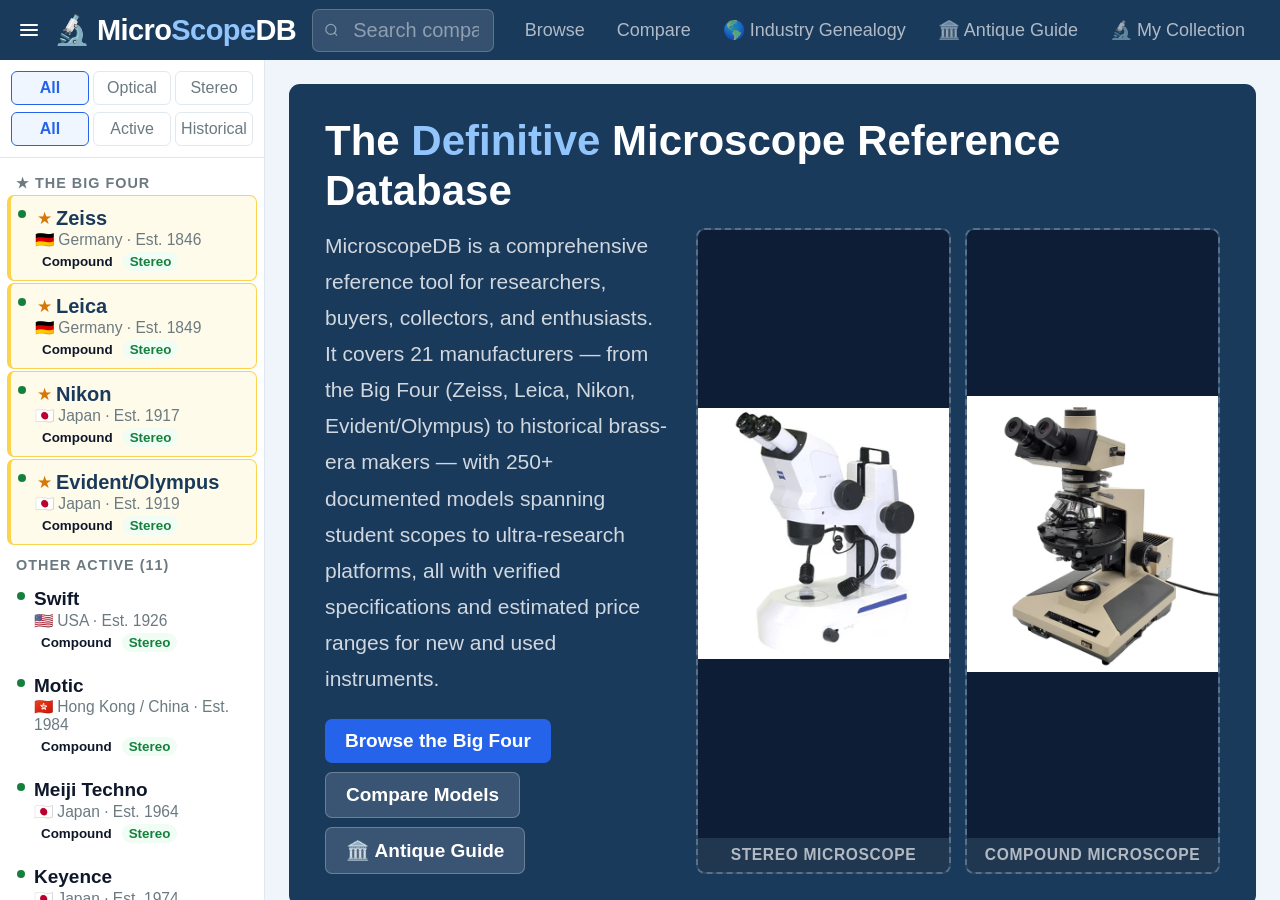
==== commit dde4e1e2: "Rename MicroscopeDB_v2.html to index.html" ====
--- a/index.html
+++ b/index.html
@@ -19,7 +19,7 @@
 //   fluorescence, phase_contrast, darkfield, dic, motorized, inverted,
 //   camera_port, software, applications, noteworthy, oem_source }
 //
-// type: "optical" | "stereo"    price_tier: "budget"|"mid"|"premium"|"ultra"
+// type: "compound" | "stereo"    price_tier: "budget"|"mid"|"premium"|"ultra"
 // status: "active" | "historical"
 // price_new / price_used: "$X,XXX–$XX,XXX" or null if discontinued/unknown
 
@@ -30,12 +30,12 @@
 // ════════════════════════════════════════════════════
 {id:"zeiss",name:"Carl Zeiss AG",shortName:"Zeiss",flag:"🇩🇪",country:"Germany",
  founded:1846,status:"active",featured:true,hq:"Oberkochen, Germany",
- categories:["optical","stereo"],
- overview:"Founded by optician Carl Zeiss in Jena in 1846, Carl Zeiss AG is one of the world's oldest and most respected optical manufacturers. Zeiss pioneered plan-apochromat objectives, the Axio platform, and the modern Airyscan super-resolution detector. After WWII the company split; the East German 'Carl Zeiss Jena' was reunified into Carl Zeiss AG in 1991. Their microscopy instruments span from affordable education scopes to cutting-edge research systems.",
+ categories:["compound","stereo"],
+ overview:"Founded by Carl Zeiss in Jena in 1846, the company’s scientific foundations were laid by physicist Ernst Abbe (joined 1866) and glassmaker Otto Schott. Abbe’s 1873 wave-optics diffraction theory of image formation — establishing the mathematical relationship between wavelength, numerical aperture, and resolution — is arguably the most important single contribution to microscope optics in history. Abbe and Schott also introduced apochromatic objectives (1886) and plan objectives, setting standards that define professional microscopy to this day. In 1889, following Zeiss’s death, Abbe established the Carl-Zeiss-Stiftung (foundation) — a legally unique entity with no shareholders, mandated to reinvest profits for employees and science. This foundation ownership structure remains today and is why Zeiss has never been sold to private equity. Zeiss was divided by WWII: in 1945 US forces evacuated 126 senior staff to Oberkochen (West Germany), while the Jena factories were nationalized as VEB Carl Zeiss Jena (East Germany). The two companies operated as rivals for 46 years; reunification occurred 1991–1995 when Oberkochen absorbed the Jena optical and microscopy divisions. Today Carl Zeiss AG (Oberkochen) is the unified successor, with Jena now home to Carl Zeiss Microscopy GmbH. Key microscopy milestones: first commercial Greenough stereo microscope (1897), ICS infinity optical system (1990s), Axiovert research inverted series, Axio Observer, and the Elyra super-resolution family (SIM/PALM).",
  oem:{acquiredBy:null,acquired:["Carl Zeiss Jena (East German split, reunified 1991)"],makesFor:[],madeBy:[],notes:"Carl Zeiss Jena was the East German entity; both halves were legally reunified in 1991."},
  models:[
   // ── CURRENT ──
-  {id:"zeiss-primo-star",name:"Primo Star",series:"Primo",type:"optical",subtype:"brightfield upright",
+  {id:"zeiss-primo-star",name:"Primo Star",series:"Primo",type:"compound",subtype:"brightfield upright",
    introduced:2006,discontinued:false,price_tier:"budget",
    price_new:"$1,800–$3,200",price_used:"$400–$900",
    illumination:["LED","Halogen"],magnification:"40x–1000x",objectives:"4x/10x/40x/100x achromat",
@@ -45,7 +45,7 @@
    applications:["Education","Clinical routine","Hematology","Urinalysis"],
    noteworthy:"Arguably the most widely deployed teaching and clinical routine microscope globally. LED illumination standard since ~2012. Renowned for ergonomic Köhler setup and exceptional build quality for its price tier.",
    oem_source:null},
-  {id:"zeiss-axioscope5",name:"Axioscope 5",series:"Axioscope",type:"optical",subtype:"research upright",
+  {id:"zeiss-axioscope5",name:"Axioscope 5",series:"Axioscope",type:"compound",subtype:"research upright",
    introduced:2018,discontinued:false,price_tier:"mid",
    price_new:"$8,000–$22,000",price_used:"$3,500–$10,000",
    illumination:["LED (Colibri 3/7)","Halogen"],magnification:"50x–1000x",
@@ -55,7 +55,7 @@
    applications:["Materials science","Life science","Clinical pathology","Multi-contrast imaging"],
    noteworthy:"Modular upright platform fully compatible with the Colibri LED system for widefield fluorescence. Motorized version supports automated tiling and Z-stacking for large-format sample documentation.",
    oem_source:null},
-  {id:"zeiss-axio-observer7",name:"Axio Observer 7",series:"Axio Observer",type:"optical",subtype:"inverted research",
+  {id:"zeiss-axio-observer7",name:"Axio Observer 7",series:"Axio Observer",type:"compound",subtype:"inverted research",
    introduced:2016,discontinued:false,price_tier:"premium",
    price_new:"$35,000–$85,000",price_used:"$8,000–$28,000",
    illumination:["LED (Colibri 7)","Halogen","Laser (add-on)"],magnification:"25x–1000x",
@@ -89,7 +89,7 @@
    noteworthy:"8:1 zoom ratio; zoom body 0.63x–5.0x. With standard 10x/23 eyepieces: 6.3x–50x. Apochromatic optics with 35° viewing angle for ergonomic extended use. Excellent for students and routine lab work.",
    oem_source:null},
   // ── HISTORICAL / COLLECTIBLE ──
-  {id:"zeiss-axiophot",name:"Axiophot",series:"Axio",type:"optical",subtype:"research upright (fluorescence)",
+  {id:"zeiss-axiophot",name:"Axiophot",series:"Axio",type:"compound",subtype:"research upright (fluorescence)",
    introduced:1984,discontinued:1998,price_tier:"premium",
    price_new:null,price_used:"$500–$1,800",
    illumination:["Halogen (transmitted)","HBO 50/100W (fluorescence)"],magnification:"12.5x–1000x",
@@ -99,7 +99,7 @@
    applications:["Research","Fluorescence imaging","Neuroanatomy","Cell biology","Photomicrography"],
    noteworthy:"The Axiophot was Zeiss's flagship fluorescence research upright of the late 1980s–90s and introduced the 'Axio' naming convention still used today. Extraordinary optical quality with the Plan-Neofluar and Plan-Apo series. Highly sought on the used market for its robust build and still-excellent optics. Many units remain in active use.",
    oem_source:null},
-  {id:"zeiss-axioplan",name:"Axioplan",series:"Axio",type:"optical",subtype:"research upright",
+  {id:"zeiss-axioplan",name:"Axioplan",series:"Axio",type:"compound",subtype:"research upright",
    introduced:1986,discontinued:2001,price_tier:"premium",
    price_new:null,price_used:"$800–$2,500",
    illumination:["Halogen","HBO fluorescence"],magnification:"12.5x–1000x",
@@ -109,7 +109,7 @@
    applications:["Research","Fluorescence","Neuroanatomy","Histology","DIC"],
    noteworthy:"The Axioplan defined research microscopy in the late 1980s and 1990s. Built to last generations — these are commonly found in used equipment markets still performing excellently. The Plan-Neofluar objectives set the standard for fluorescence imaging. Excellent value for a well-equipped research lab on a budget.",
    oem_source:null},
-  {id:"zeiss-axioplan2",name:"Axioplan 2",series:"Axio",type:"optical",subtype:"research upright",
+  {id:"zeiss-axioplan2",name:"Axioplan 2",series:"Axio",type:"compound",subtype:"research upright",
    introduced:1996,discontinued:2008,price_tier:"premium",
    price_new:null,price_used:"$1,500–$4,500",
    illumination:["Halogen","HBO 100W fluorescence","Metal halide option"],magnification:"50x–1000x",
@@ -119,7 +119,7 @@
    applications:["Research","Fluorescence","Materials","DIC","Photomicrography"],
    noteworthy:"Updated Axioplan with improved anti-reflection coatings and better fluorescence throughput. Accepts the full range of Zeiss Axio fluorescence filter sets and condensers. Still widely used in university research departments. Compatible with early digital cameras.",
    oem_source:null},
-  {id:"zeiss-axioskop",name:"Axioskop",series:"Axio",type:"optical",subtype:"research/clinical upright",
+  {id:"zeiss-axioskop",name:"Axioskop",series:"Axio",type:"compound",subtype:"research/clinical upright",
    introduced:1988,discontinued:2001,price_tier:"mid",
    price_new:null,price_used:"$400–$1,500",
    illumination:["Halogen","HBO fluorescence (optional)"],magnification:"50x–1000x",
@@ -129,7 +129,7 @@
    applications:["Research","Clinical pathology","Neuroscience","Histology","Education"],
    noteworthy:"The Axioskop was the mid-tier research/clinical upright of the late 1980s–90s. Simpler than the Axiophot but using the same outstanding Zeiss optics. Hundreds of thousands sold worldwide. One of the most common used scopes available. Very affordable entry into Zeiss optics.",
    oem_source:null},
-  {id:"zeiss-axioskop2",name:"Axioskop 2 Plus",series:"Axio",type:"optical",subtype:"research upright",
+  {id:"zeiss-axioskop2",name:"Axioskop 2 Plus",series:"Axio",type:"compound",subtype:"research upright",
    introduced:1999,discontinued:2012,price_tier:"mid",
    price_new:null,price_used:"$800–$2,800",
    illumination:["Halogen","HBO fluorescence"],magnification:"50x–1000x",
@@ -139,7 +139,19 @@
    applications:["Research","Neuroscience","Electrophysiology","Histology","Multi-contrast"],
    noteworthy:"Updated Axioskop with expanded contrast methods and better fluorescence capability. Very popular for electrophysiology labs due to the low-stage ergonomic design. Accepts full Zeiss fluorescence module set. Excellent used value with broad parts availability.",
    oem_source:null},
-  {id:"zeiss-axiovert100",name:"Axiovert 100",series:"Axio",type:"optical",subtype:"inverted research",
+  {id:"zeiss-axiovert135",name:"Axiovert 135 / 135M",series:"Axiovert",type:"compound",subtype:"inverted research (finite, full DIC/fluorescence)",
+   introduced:1988,discontinued:1998,price_tier:"mid",price_new:null,price_used:"$400–$2,000",
+   illumination:["HAL 12V/100W transmitted","HBO 100W epi-fluorescence","Optovar 1x/1.6x/2.5x magnification changer built in"],
+   magnification:"25x–1000x base; up to 2500x with 2.5x Optovar + 100x objective",
+   objectives:"Finite 8mm tube system — Zeiss Plan-Neofluar and Achroplan inverted series marked ‘8/’. NOT interchangeable with Axiovert 100/200 ICS objectives.",
+   eyepieces:"Pl 10x/20mm (23.2mm tube); tiltable upper arm",
+   stage:"Full mechanical XY stage; universal plate adapters",
+   fluorescence:true,phase_contrast:true,darkfield:false,dic:true,motorized:false,inverted:true,camera_port:true,software:"—",
+   applications:["Cell biology","Fluorescence","DIC","Live cell imaging","Confocal coupling","Patch clamp"],
+   noteworthy:"Premier Zeiss research inverted of the early-to-mid 1990s. CRITICAL OBJECTIVE NOTE: uses objectives labeled ‘8/’ — a Zeiss-specific finite optical system. NOT compatible with Axiovert 100/200 ICS objectives or standard upright objectives. The 135M adds motorized focus. Built-in Optovar (1x/1.6x/2.5x) is a major practical advantage.",
+   oem_source:null},
+
+{id:"zeiss-axiovert100",name:"Axiovert 100",series:"Axio",type:"compound",subtype:"inverted research",
    introduced:1987,discontinued:1999,price_tier:"premium",
    price_new:null,price_used:"$400–$2,000",
    illumination:["Halogen","HBO fluorescence"],magnification:"50x–1000x",
@@ -149,7 +161,31 @@
    applications:["Live cell culture","Cell biology","Phase contrast of cultures","Timelapse (film era)"],
    noteworthy:"Zeiss's first major inverted research platform in the modern era. Used in virtually every cell biology laboratory of the late 1980s–1990s. LWD objectives allow phase contrast imaging of cells in standard culture vessels. Still widely available and functional on the used market.",
    oem_source:null},
-  {id:"zeiss-axiovert200m",name:"Axiovert 200M",series:"Axio",type:"optical",subtype:"motorized inverted research",
+  {id:"zeiss-axiovert200",name:"Axiovert 200",series:"Axiovert",type:"compound",subtype:"inverted research (ICS, manual)",
+   introduced:2000,discontinued:2008,price_tier:"mid",price_new:null,price_used:"$800–$4,000",
+   illumination:["HAL 12V/100W transmitted","HBO 100W epi-fluorescence","Optional XBO 75W xenon"],
+   magnification:"25x–1000x; 10x/22mm eyepieces",
+   objectives:"ICS infinity-corrected, 164.5mm tube lens, M27 thread. Full range Plan-Achromat, Plan-Neofluar, Plan-Apochromat inverted LD series.",
+   eyepieces:"Pl 10x/22mm (23.2mm tube); 30° binocular or trinocular",
+   stage:"Full mechanical stage; large specimen opening",
+   fluorescence:true,phase_contrast:true,darkfield:false,dic:true,motorized:false,inverted:true,camera_port:true,software:"AxioVision (optional)",
+   applications:["Cell biology","Fluorescence","DIC","Live cell imaging","Confocal coupling"],
+   noteworthy:"Manual (non-motorized) counterpart to the Axiovert 200M. Same ICS optical system — M27 objectives fully interchangeable. Extremely common in research institute surplus; one of the best value research inverteds available used.",
+   oem_source:null},
+
+{id:"zeiss-axio-observer5",name:"Axio Observer 5",series:"Axio Observer",type:"compound",subtype:"inverted research (ICS, LED, current mid-range)",
+   introduced:2016,discontinued:false,price_tier:"mid",price_new:"$15,000–$40,000",price_used:"$5,000–$15,000",
+   illumination:["LED transmitted (Colibri 3 or HAL 100 option)","HBO/LED fluorescence epi"],
+   magnification:"20x–1000x; FN22 field number",
+   objectives:"ICS2 infinity-corrected, 165mm tube lens, M27 thread. Full Plan-Apochromat, Plan-Neofluar, LD series.",
+   eyepieces:"10x/22mm; 30° binocular or trinocular",
+   stage:"Manual or motorized (Observer 5 M variant)",
+   fluorescence:true,phase_contrast:true,darkfield:false,dic:true,motorized:false,inverted:true,camera_port:true,software:"ZEN Blue",
+   applications:["Live cell imaging","Fluorescence","Cell biology"],
+   noteworthy:"Current mid-range entry in Zeiss’s Axio Observer line, sitting below the flagship Observer 7. Fully LED-capable with the Colibri LED fluorescence system.",
+   oem_source:null},
+
+{id:"zeiss-axiovert200m",name:"Axiovert 200M",series:"Axio",type:"compound",subtype:"motorized inverted research",
    introduced:2001,discontinued:2012,price_tier:"premium",
    price_new:null,price_used:"$2,500–$7,500",
    illumination:["Halogen","HBO 100W / Metal halide fluorescence","Laser (add-on)"],
@@ -159,7 +195,29 @@
    applications:["Live cell","Timelapse","TIRF (add-on)","Cell biology","Drug discovery"],
    noteworthy:"The motorized Axiovert 200M was the benchmark inverted platform of the early 2000s — predecessor to the Axio Observer. Fully automated for multi-position timelapse. Still in use in many labs. Software is outdated but hardware remains excellent. Strong used market value.",
    oem_source:null},
-  {id:"zeiss-stemi-sv11",name:"Stemi SV11",series:"Stemi SV",type:"stereo",subtype:"research zoom stereo",
+  {id:"zeiss-stemi-sv6",name:"Stemi SV6",series:"Stemi SV",type:"stereo",subtype:"research zoom stereo (CMO)",
+   introduced:1999,discontinued:2014,price_tier:"mid",price_new:null,price_used:"$400–$1,200",
+   illumination:["Built-in incident fiber illuminator","Optional transmitted base","Optional LED ringlight"],
+   magnification:"8x–50x (6:1 zoom; 10x/23mm eyepieces); up to 80x with 1.6x aux",
+   objectives:"CMO system; 0.63x/0.8x/1x/1.6x PlanApo objectives; 30mm Interface 60 photo port",
+   eyepieces:"10x/23mm Plan standard",stage:"Multiple base options; 76mm neck diameter",
+   fluorescence:false,phase_contrast:false,darkfield:true,dic:false,motorized:false,inverted:false,camera_port:true,software:"—",
+   applications:["Embryology","Electronics","Gemology","Natural history","Industrial QC"],
+   noteworthy:"Entry-level CMO stereo in Zeiss’s Stemi SV line. Common Main Objective design gives superior image quality vs. Greenough. WARNING: Some SV6 and SV8 units from the 1970s–80s suffer lens cement delamination. Inspect through eyepieces before buying — purple fringing and haze are the telltale signs.",
+   oem_source:null},
+
+{id:"zeiss-stemi-sv8",name:"Stemi SV8",series:"Stemi SV",type:"stereo",subtype:"research zoom stereo (CMO)",
+   introduced:1975,discontinued:1999,price_tier:"mid",price_new:null,price_used:"$300–$900",
+   illumination:["Built-in body spotlight (incident)","Optional transmitted mirror base"],
+   magnification:"8x–50x (standard 10x eyepieces)",
+   objectives:"CMO system; square-section 1x standard objective; optional planachromat upgrade",
+   eyepieces:"10x/21mm standard binocular; 30mm photo port",stage:"Multiple base options; all-metal boxy body; depth-of-field diaphragm wheel",
+   fluorescence:false,phase_contrast:false,darkfield:false,dic:false,motorized:false,inverted:false,camera_port:true,software:"—",
+   applications:["Dissection","Electronics","Geology","Industrial inspection"],
+   noteworthy:"Classic Zeiss CMO workhorse of the 1970s–90s. DELAMINATION WARNING: A significant fraction of SV8 units suffer lens cement delamination — an irreparable failure. Always inspect through eyepieces before purchasing. Later 1980s units are less affected.",
+   oem_source:null},
+
+{id:"zeiss-stemi-sv11",name:"Stemi SV11",series:"Stemi SV",type:"stereo",subtype:"research zoom stereo",
    introduced:1985,discontinued:2005,price_tier:"premium",
    price_new:null,price_used:"$1,200–$3,800",
    illumination:["Halogen (external)","Fluorescence option"],
@@ -182,64 +240,47 @@
    noteworthy:"Practical successor to the Stemi SV6. Very rugged and popular in industrial and university settings through the 2000s. Excellent optical quality for a fixed-objective zoom stereo. LED upgrades are available, making these highly usable second-hand instruments.",
    oem_source:null},
 
-{id:"zeiss-standard-gf",name:"Standard GF",series:"Standard",type:"optical",subtype:"early West German upright binocular",
+{id:"zeiss-standard-gf",name:"Standard GF",series:"Standard",type:"compound",subtype:"early West German upright binocular",
    introduced:1949,discontinued:1955,price_tier:"mid",
    price_new:null,price_used:"$300–$700",
-   illumination:["Removable plug-in illuminator (fits concave base depression)","Manual twist on/off switch on lamp housing","Direct wall plug (no separate transformer)","Optional external mirror for daylight use"],
+   illumination:["Removable plug-in illuminator (fits concave base depression)","Manual twist on/off switch on lamp housing","Direct wall plug","Optional external mirror for daylight use"],
    magnification:"40x–1000x (4x–100x objectives, 10x eyepieces)",
    objectives:"Zeiss 160mm RMS objectives — Achromat, Planachromat, Neofluar, Apochromat series",
-   eyepieces:"C 10x (23.2mm tube diameter); Huygens or Periplan 10x; upgradeable to KPL compensating eyepieces",
-   stage:"Mechanical 130×90mm; coarse + fine focus; sub-stage condenser with swing-out",
+   eyepieces:"C 10x (23.2mm tube diameter); upgradeable to KPL compensating eyepieces",
+   stage:"Mechanical 130×90mm; coarse + fine focus; sub-stage condenser",
    fluorescence:false,phase_contrast:true,darkfield:true,dic:false,
-   motorized:false,inverted:false,camera_port:false,
-   software:"—",
-   applications:["Clinical pathology","Education","Research","Histology","Hematology","Natural history","Photomicrography"],
-   noteworthy:"IDENTIFIED INSTRUMENT — Owner SN 2075589: This is a West German Carl Zeiss (Oberkochen) Standard GF, manufactured approximately 1950–1954. Identification confirmed by four converging physical clues: (1) Markings read ‘Carl Zeiss, Germany’ without ‘Jena’ — definitively West German post-war production from Oberkochen, not pre-war or East German. (2) Jet-black enamel finish — Oberkochen used black enamel for its first-generation post-war Standards; the transition to grey/cream finish occurred ~1955–56. (3) Concave base depression with removable plug-in illuminator and twist on/off switch — the signature of the GF (‘Grundform’ = basic form) stand, which preceded the GFL (‘Leuchte’ = built-in light). (4) Binocular head part number 402-9316 — three-digit-dash-four-digit format is characteristic of West German Zeiss component numbering. The GF is the ‘missing link’ between the pre-war black Jena scopes and the post-1955 grey GFL: it has the classic black aesthetic but uses fully modern 160mm RMS West German optics, making it the most accessible vintage Zeiss for modern use. Eyepieces: C 10x (no city markings on eyepieces is normal for this era). Serial number note: West German Oberkochen serial numbering for this early period does not follow the well-documented East German Jena chart; the 2-million range for Oberkochen instruments places this in the early-to-mid 1950s production window. For exact date confirmation, contact the Zeiss Archive (zeiss.com → Corporate → History → Archives) with the serial number and photographs.",
+   motorized:false,inverted:false,camera_port:false,software:"—",
+   applications:["Clinical pathology","Education","Research","Histology","Hematology","Natural history"],
+   noteworthy:"IDENTIFIED INSTRUMENT — Owner SN 2075589: West German Carl Zeiss (Oberkochen) Standard GF, manufactured approximately 1950–1954. Confirmed by: (1) ‘Carl Zeiss, Germany’ (no ‘Jena’) = West German Oberkochen. (2) Jet-black enamel — grey/cream transition occurred ~1955–56. (3) Concave base depression with removable plug-in illuminator and twist on/off switch = GF (Grundform). (4) Head part number 402-9316 = West German component numbering. C 10x eyepieces. Contact Zeiss Archive for exact date.",
    objective_guide:{
-     warning:"Verify thread standard before purchasing objectives. Most Standard GF scopes use RMS thread (20.32mm), but confirm by measuring an existing objective or nosepiece. All use 160mm finite tube length — do NOT use infinity-corrected (∞) objectives.",
-     tube_length:"160mm finite. Compatible with a vast range of objectives across 70+ years of production.",
-     thread:"RMS — 20.32mm diameter, 0.706mm pitch. Fits the majority of vintage and modern objectives.",
-     parfocal:"45mm standard (Zeiss). Objectives from the 1950s through the 1980s in the 160mm / RMS standard are generally parfocal to each other.",
+     warning:"Verify thread before purchasing. Most Standard GF scopes use RMS thread (20.32mm). All use 160mm finite tube length — do NOT use infinity-corrected (∞) objectives.",
+     tube_length:"160mm finite.",
+     thread:"RMS — 20.32mm diameter, 0.706mm pitch.",
+     parfocal:"45mm standard (Zeiss).",
      compatible_series:[
-       {name:"Achromat",code:"Achr",note:"Standard achromatic objectives. Very common and affordable on eBay ($10–40 each). Sufficient for routine brightfield. Originally supplied with this scope."},
-       {name:"Planachromat (Plan)",code:"Plan / PL",note:"Flat-field achromat. Superior field flatness — the entire image is in focus simultaneously. Important for photography. Modest upgrade in cost."},
-       {name:"Neofluar",code:"Neofluar / Neo",note:"Fluorite semi-apochromat. Superior color correction, higher NA, and better contrast. The best practical upgrade for this scope. Important: inspect for delamination — a known issue on older Neofluar optics. Hold up to a light source and look for haze or bubbles inside."},
-       {name:"Apochromat",code:"Apo",note:"Highest correction. Expensive. Pair with KPL compensating eyepieces for full optical correction on this finite-tube system."},
-       {name:"KPL Eyepieces (upgrade)",code:"KPL",note:"Kompensierende Plan eyepieces. Zeiss’s top-tier eyepieces for 160mm systems. Correct residual chromatic aberration of Neofluar and Apo objectives. 23.2mm tube diameter — drop-in compatible with your scope."}
+       {name:"Achromat",code:"Achr",note:"Standard achromats. Common and affordable ($10–40). Originally supplied."},
+       {name:"Planachromat",code:"Plan/PL",note:"Flat-field. Superior for photography."},
+       {name:"Neofluar",code:"Neofluar",note:"Best practical upgrade. Inspect for delamination before buying."},
+       {name:"Apochromat",code:"Apo",note:"Highest correction. Pair with KPL eyepieces."}
      ],
      incompatible:[
-       "Infinity-corrected (∞) Zeiss ICS objectives — wrong tube length (produced from ~1990 onward)",
-       "Objectives with M27 thread (some modern Zeiss) — thread mismatch",
-       "Nikon CFI objectives — different thread (M25) and parfocal system",
-       "Olympus UIS/UIS2 objectives — infinity corrected, wrong system",
-       "Leica objectives — M25 thread"
+       "Infinity-corrected (∞) Zeiss ICS objectives",
+       "M27 thread objectives (some modern Zeiss)",
+       "Nikon CFI objectives (M25 thread)",
+       "Olympus UIS/UIS2 objectives (infinity corrected)"
      ],
-     buying_tips:"Search eBay for ‘Zeiss 160mm objective’ or ‘Zeiss Achromat 160 RMS’ or ‘Zeiss Neofluar 160’. Confirm the listing shows tube length ‘160’ (not ‘∞’). Most period-correct Zeiss 160mm objectives sell for $20–80 each. The Neofluar series is the best upgrade but always request clear photos of the glass before buying.",
-     identification_resources:"(1) Zeiss Archive: zeiss.com → Corporate → History → Archives. Provide SN 2075589 + photographs. They can confirm exact model and production year. (2) Zeiss Historica Society (zeisshistorica.org) — active collector community with serial number databases. (3) Microscopy Forum at microbehunter.com — post photos for community identification."
+     buying_tips:"Search eBay for ‘Zeiss 160mm objective’ or ‘Zeiss Achromat 160 RMS’. Confirm ‘160’ on barrel (not ‘∞’). Most sell $20–80.",
+     identification_resources:"Zeiss Archive: zeiss.com → Corporate → History → Archives. Provide SN 2075589 + photos. Also: Zeiss Historica Society (zeisshistorica.org)."
    },
    accessories:{
-     illumination:[
-       {name:"Original plug-in illuminator",note:"Fits the concave base depression. Twist on/off switch. Direct 110V wall plug. Likely uses a 6V 15W or 110V 15W incandescent bulb. Check cord condition — 70-year-old rubber insulation can become brittle or sticky. Re-wire if cracked."},
-       {name:"LED retrofit",note:"Many hobbyists install LED plug-in retrofits for the Zeiss Standard base depression. Search ‘Zeiss Standard LED retrofit’. Provides daylight-balanced light and runs cool."},
-       {name:"Replacement bulb",note:"Search ‘Zeiss 6V 15W microscope bulb’ or ‘110V 15W bayonet microscope lamp’. Measure the socket type before ordering."}
-     ],
-     condensers:[
-       {name:"Abbe condenser NA 1.25",note:"Standard for this era. Widely available on eBay for $20–60. Look for original Zeiss Abbe condensers from the same period."},
-       {name:"Achromatic condenser",note:"Superior optical quality to Abbe; reduces color fringing at high NA. Worth the upgrade if doing photomicrography."}
-     ],
-     eyepieces:[
-       {name:"C 10x (original)",note:"Your current eyepieces. 23.2mm tube diameter. Functional and correct for the scope."},
-       {name:"KPL 10x compensating",note:"Zeiss top-tier 160mm system eyepiece. 23.2mm tube. Provides best correction with Neofluar or Apo objectives."},
-       {name:"KPL W 10x wide-field",note:"Wide-field compensating eyepiece. Larger field of view than standard KPL."}
-     ],
-     cameras:[
-       {name:"Eyepiece USB camera",note:"Simple USB eyepiece cameras (AmScope, Omax, Bresser) fit the 23.2mm eyepiece tube directly — no modification needed. Adequate for documentation at modest cost."},
-       {name:"Trinocular adapter",note:"If a trinocular port is present, C-mount adapters with appropriate photo eyepiece allow DSLR or mirrorless camera attachment."}
-     ]
+     illumination:[{name:"Original plug-in illuminator",note:"Fits concave base depression. Twist on/off. Direct wall plug. CHECK CORD CONDITION — may be 70+ years old. Re-wire if cracked."},{name:"LED retrofit",note:"Search ‘Zeiss Standard LED retrofit’. Modern and safe."}],
+     condensers:[{name:"Abbe condenser NA 1.25",note:"Standard. Available eBay $20–60."}],
+     eyepieces:[{name:"C 10x (original)",note:"23.2mm tube. Your current eyepieces."},{name:"KPL 10x compensating",note:"Zeiss top-tier 160mm eyepiece for Neofluar/Apo objectives."}],
+     cameras:[{name:"USB eyepiece camera",note:"AmScope or similar USB cameras fit 23.2mm tube directly."}]
    },
    oem_source:null},
 
-{id:"zeiss-standard-wl",name:"Standard WL",series:"Standard",type:"optical",subtype:"research / routine upright",
+{id:"zeiss-standard-wl",name:"Standard WL",series:"Standard",type:"compound",subtype:"research / routine upright",
    introduced:1970,discontinued:true,price_tier:"mid",
    price_new:null,price_used:"$150–$600",
    illumination:["Halogen 6V/15W (built-in)","HBO fluorescence"],
@@ -253,7 +294,67 @@
    noteworthy:"The Standard WL was the late-era flagship of the Standard series and the bridge to the Axioplan generation. Combines the removable nosepiece of the Standard 18 with elements of the large Universal/Photomicroscope. Accepts the full Zeiss 160mm accessory range including Optovar magnification changer. Note: some WL optical components (Neofluar objectives and DIC prisms) are prone to delamination — inspect before purchasing.",
    oem_source:null},
 
-  {id:"zeiss-axiovert35",name:"Axiovert 35",series:"Axiovert",type:"optical",subtype:"inverted routine",
+  {id:"zeiss-standard-1416",name:"Standard 14 / Standard 16",series:"Standard",type:"compound",subtype:"routine / clinical upright (West German)",
+   introduced:1966,discontinued:1985,price_tier:"mid",price_new:null,price_used:"$100–$400",
+   illumination:["Built-in low-voltage halogen (6V 20W typical)","Variable intensity transformer"],
+   magnification:"40x–1000x standard",
+   objectives:"160mm finite, RMS thread. Standard 16: 5-position nosepiece; Standard 14: 4-position.",
+   eyepieces:"KPL W 10x / KPL 10x compensating (23.2mm tube).",
+   stage:"Mechanical coaxial stage; coarse + fine focus coaxial; sub-stage Abbe condenser NA 1.25",
+   fluorescence:false,phase_contrast:true,darkfield:true,dic:false,motorized:false,inverted:false,camera_port:true,software:"—",
+   applications:["Clinical pathology","Hematology","Education","Histology"],
+   noteworthy:"IDENTIFICATION NOTE: Zeiss omitted model numbers from the instrument body on many Standard-series scopes. Identify from part codes stamped on components: look for ‘47 09 14’, ‘47 09 16’, or ‘47 09 18’. The Standard 16 adds a 5-hole nosepiece. Both use 160mm RMS objectives. One of the best-value research-quality scopes at $100–$400.",
+   oem_source:null},
+
+{id:"zeiss-telaval31",name:"Telaval 31",series:"Telaval",type:"compound",subtype:"inverted routine (pre-Axiovert)",
+   introduced:1961,discontinued:1982,price_tier:"budget",price_new:null,price_used:"$80–$350",
+   illumination:["Built-in transmitted sub-stage illumination","Simple halogen or incandescent"],
+   magnification:"20x–400x (typical phase contrast configuration)",
+   objectives:"160mm finite, RMS thread. Zeiss inverted objectives.",
+   eyepieces:"Kpl 10x (23.2mm tube); monocular or binocular",
+   stage:"Fixed stage with large opening; focusing nosepiece",
+   fluorescence:false,phase_contrast:true,darkfield:false,dic:false,motorized:false,inverted:true,camera_port:false,software:"—",
+   applications:["Tissue culture","Protistology","Sediment analysis","Education"],
+   noteworthy:"Zeiss’s primary inverted tissue culture microscope before the Axiovert era — the direct predecessor to the Axiovert 35. Uses 160mm finite optics throughout.",
+   oem_source:null},
+
+{id:"zeiss-im35",name:"IM / IM35",series:"IM",type:"compound",subtype:"inverted routine / tissue culture (finite)",
+   introduced:1970,discontinued:1990,price_tier:"mid",price_new:null,price_used:"$150–$600",
+   illumination:["Built-in sub-stage halogen","Optional epi-illumination attachment"],
+   magnification:"25x–400x standard; phase contrast to 400x",
+   objectives:"160mm finite, RMS thread. Zeiss inverted LWD objectives.",
+   eyepieces:"KPL 10x / KPL W 10x (23.2mm); binocular or trinocular",
+   stage:"Fixed stage, focusing nosepiece; large opening for culture flasks",
+   fluorescence:false,phase_contrast:true,darkfield:false,dic:false,motorized:false,inverted:true,camera_port:true,software:"—",
+   applications:["Tissue culture","Cell biology","Embryology","Microbiology"],
+   noteworthy:"West German Zeiss’s standard finite-era inverted microscope, equivalent to the Olympus CK2 and Nikon Diaphot. Extremely common in university surplus. Compatible with Zeiss 160mm objectives.",
+   oem_source:null},
+
+{id:"zeiss-axiovert25",name:"Axiovert 25 / 25C / 25CFL",series:"Axiovert",type:"compound",subtype:"inverted routine / tissue culture (compact)",
+   introduced:1996,discontinued:2010,price_tier:"budget",price_new:null,price_used:"$150–$600",
+   illumination:["HAL 6V/30W transmitted","Axiovert 25CFL adds HBO 50W epi-fluorescence"],
+   magnification:"20x–400x standard tissue culture config",
+   objectives:"ICS infinity-corrected, 164.5mm tube lens, M27 thread. CP Achromat and LD Achrostigmat series.",
+   eyepieces:"PL 10x/18mm (23.2mm tube); binocular 30°; front photo port on C and CFL variants",
+   stage:"Fixed stage; large opening for T-flasks and petri dishes; focusing nosepiece",
+   fluorescence:false,phase_contrast:true,darkfield:false,dic:false,motorized:false,inverted:true,camera_port:true,software:"—",
+   applications:["Tissue culture","Cell biology","IVF","Education"],
+   noteworthy:"One of the most commonly encountered inverted microscopes on eBay and in university surplus. Three variants: Axiovert 25 (basic); Axiovert 25 C (documentation port); Axiovert 25 CFL (adds HBO 50W fluorescence). Uses ICS infinity-corrected optics with M27 thread — NOT RMS. Common failure: condenser slider detent wear.",
+   oem_source:null},
+
+{id:"zeiss-axiovert40",name:"Axiovert 40 / 40C / 40CFL",series:"Axiovert",type:"compound",subtype:"inverted routine (PlasDIC)",
+   introduced:2002,discontinued:2014,price_tier:"budget",price_new:null,price_used:"$200–$800",
+   illumination:["HAL 6V/30W transmitted","Optional HBO 50W fluorescence (CFL variant)"],
+   magnification:"20x–400x standard",
+   objectives:"ICS infinity-corrected, 164.5mm tube lens, M27 thread. CP Achromat, LD Achrostigmat, LD A-Plan series.",
+   eyepieces:"PL 10x/18mm (23.2mm tube); 30° binocular",
+   stage:"Fixed stage; large central opening; focusing nosepiece",
+   fluorescence:false,phase_contrast:true,darkfield:false,dic:false,motorized:false,inverted:true,camera_port:true,software:"—",
+   applications:["Tissue culture","Cell biology","IVF","QC"],
+   noteworthy:"Direct successor to the Axiovert 25, adding PlasDIC contrast — DIC-like relief contrast that works through plastic culture vessels (genuine DIC cannot). Three variants: 40 (basic), 40C (documentation), 40CFL (fluorescence). Same ICS M27 objective thread as the Axiovert 25.",
+   oem_source:null},
+
+{id:"zeiss-axiovert35",name:"Axiovert 35",series:"Axiovert",type:"compound",subtype:"inverted routine",
    introduced:1980,discontinued:true,price_tier:"mid",
    price_new:null,price_used:"$200–$700",
    illumination:["Halogen 6V/20W","HBO fluorescence (optional)"],
@@ -267,7 +368,7 @@
    noteworthy:"The Axiovert 35 was Zeiss's standard inverted microscope of the 1980s, used in virtually every cell biology and IVF lab equipped with Zeiss instruments. LD (long distance) Plan-Neofluar objectives for imaging cells in standard culture vessels. Fluorescence option widely added. Predecessor to the Axiovert 100. Very common on the used market.",
    oem_source:null},
 
-  {id:"zeiss-axiolab",name:"Axiolab",series:"Axio",type:"optical",subtype:"routine clinical / education upright",
+  {id:"zeiss-axiolab",name:"Axiolab",series:"Axio",type:"compound",subtype:"routine clinical / education upright",
    introduced:1994,discontinued:true,price_tier:"budget",
    price_new:null,price_used:"$250–$800",
    illumination:["Halogen 6V/20W","LED (later versions)"],
@@ -281,7 +382,7 @@
    noteworthy:"The Axiolab introduced the ICS (Infinity Color-Corrected System) optics to Zeiss's routine instruments. Compact, ergonomic, and durable. Widely adopted in European medical schools and NHS hospitals as a replacement for the aging Standard series. The Axiolab E continued into the 2010s.",
    oem_source:null},
 
-  {id:"zeiss-axiostar",name:"Axiostar Plus",series:"Axio",type:"optical",subtype:"routine upright",
+  {id:"zeiss-axiostar",name:"Axiostar Plus",series:"Axio",type:"compound",subtype:"routine upright",
    introduced:1997,discontinued:true,price_tier:"mid",
    price_new:null,price_used:"$350–$1,100",
    illumination:["Halogen 6V/30W"],
@@ -295,7 +396,7 @@
    noteworthy:"Zeiss's mid-tier routine upright of the late 1990s–2000s, between the Axiolab and Axioskop 2. Phase contrast, fluorescence, and darkfield available. ICS optics. Widely found in European university teaching labs and hospital pathology departments.",
    oem_source:null},
 
-  {id:"zeiss-axio-imager",name:"AxioImager A1/Z1",series:"Axio Imager",type:"optical",subtype:"research upright (ICS)",
+  {id:"zeiss-axio-imager",name:"AxioImager A1/Z1",series:"Axio Imager",type:"compound",subtype:"research upright (ICS)",
    introduced:2006,discontinued:false,price_tier:"premium",
    price_new:"$12,000–$35,000",price_used:"$2,500–$12,000",
    illumination:["Halogen 12V/100W","Metal Halide","Colibri LED fluorescence"],
@@ -309,7 +410,7 @@
    noteworthy:"The AxioImager replaced the Axioplan 2 as Zeiss's flagship research upright. A1 is manual; Z1 is fully motorized with encoded stage for multi-position and Z-stack experiments. Full ICS optics with M27 thread objectives. ApoTome structured illumination available. Still widely in use in research institutions globally.",
    oem_source:null},
 
-  {id:"zeiss-axio-scope",name:"Axio Scope.A1",series:"Axio Scope",type:"optical",subtype:"modular routine / education upright",
+  {id:"zeiss-axio-scope",name:"Axio Scope.A1",series:"Axio Scope",type:"compound",subtype:"modular routine / education upright",
    introduced:2011,discontinued:false,price_tier:"mid",
    price_new:"$3,500–$9,000",price_used:"$700–$3,000",
    illumination:["Halogen 6V/30W","LED"],
@@ -323,7 +424,7 @@
    noteworthy:"Zeiss's current mid-tier modular upright, designed to accept the same filter and contrast accessories as the AxioImager at a lower price point. Widely adopted in university teaching labs as a step up from the Primo Star.",
    oem_source:null},
 
-  {id:"zeiss-axio-lab",name:"Axio Lab.A1",series:"Axio Lab",type:"optical",subtype:"routine / education upright",
+  {id:"zeiss-axio-lab",name:"Axio Lab.A1",series:"Axio Lab",type:"compound",subtype:"routine / education upright",
    introduced:2012,discontinued:false,price_tier:"budget",
    price_new:"$1,800–$4,000",price_used:"$400–$1,400",
    illumination:["LED (standard)"],
@@ -337,7 +438,7 @@
    noteworthy:"Replaced the Axiolab E as Zeiss's entry clinical/education upright. Full LED illumination standard. Simple, ergonomic, durable — designed for high-volume student and clinical use.",
    oem_source:null},
 
-  {id:"zeiss-axio-vert",name:"Axio Vert.A1",series:"Axio Vert",type:"optical",subtype:"inverted routine",
+  {id:"zeiss-axio-vert",name:"Axio Vert.A1",series:"Axio Vert",type:"compound",subtype:"inverted routine",
    introduced:2011,discontinued:false,price_tier:"mid",
    price_new:"$4,000–$10,000",price_used:"$800–$3,200",
    illumination:["Halogen 6V/30W","LED"],
@@ -442,13 +543,13 @@
 // BIG FOUR — LEICA
 // ════════════════════════════════════════════════════
 {id:"leica",name:"Leica Microsystems",shortName:"Leica",flag:"🇩🇪",country:"Germany",
- founded:1986,status:"active",featured:true,hq:"Wetzlar, Germany",
- categories:["optical","stereo"],
- overview:"Leica Microsystems was formed in 1986 through the merger of Ernst Leitz Wetzlar GmbH (founded 1849) and Wild Heerbrugg AG. Reichert-Jung and the Bausch & Lomb Stereozoom line were subsequently absorbed. Leica is now owned by Danaher Corporation (since 2011). The company carries the optical heritage of Leitz (oil-immersion pioneers, 1878), Wild (Swiss precision stereos), and B&L (Stereozoom inventors, 1947).",
+ founded:1849,status:"active",featured:true,hq:"Wetzlar, Germany",
+ categories:["compound","stereo"],
+ overview:"Leica Microsystems is the product of one of the most consequential corporate consolidations in scientific instrument history, uniting four historically distinguished lines. (1) Ernst Leitz Wetzlar (founded 1849 by Carl Kellner): pioneers of oil-immersion objectives (1878), apochromatic objectives, the Ploemopak epi-fluorescence system (1965) — the first practical upright epi-fluorescence setup — and origin of the Leica 35mm camera (designed by Oskar Barnack, 1914; first sold 1925). (2) Wild Heerbrugg (1921, Switzerland): makers of the finest CMO stereo microscopes ever built — the M3, M5, M7, M8, M10, M20 compound, M40 inverted — whose reputation for Swiss mechanical precision remains unmatched. (3) Cambridge Instruments (UK): contributed electron microscopy and quantitative image analysis heritage, including the Quantimet image analyser (1963) — the world’s first commercial image analysis system. (4) Reichert-Jung (Vienna, 1847): cryostats, ultramicrotomes (Om-U), and the Polyvar research upright. The Wild-Leitz merger occurred in 1986; Cambridge Instruments and Reichert-Jung joined in 1990 to form the Leica Group; the name Leica Microsystems was formally adopted in 1997. Bausch & Lomb’s Stereozoom microscope line (the CMO template for all modern stereos) was acquired in 1991. Leica Microsystems was acquired by Danaher Corporation in September 2005 and operates today as an independent Danaher subsidiary. Current flagship products include the DMi8 inverted, DM6 B upright, M205 stereo, Mica multimode confocal, and the LIGHTNING deconvolution platform.",
  oem:{acquiredBy:"Danaher Corporation (2011)",acquired:["Wild Heerbrugg AG (1990)","Ernst Leitz Wetzlar (1986 founding)","Reichert-Jung (1990)","Bausch & Lomb Stereozoom line (~1990)"],makesFor:[],madeBy:["Labomed / Labo America (OEM manufacturer for select educational models)"],notes:"Leica Camera AG is an entirely separate company from Leica Microsystems. Labomed has manufactured OEM educational instruments for Leica including CME and DME equivalents."},
  models:[
   // ── CURRENT ──
-  {id:"leica-dm750",name:"DM750",series:"DM",type:"optical",subtype:"clinical upright",
+  {id:"leica-dm750",name:"DM750",series:"DM",type:"compound",subtype:"clinical upright",
    introduced:2011,discontinued:false,price_tier:"budget",
    price_new:"$1,500–$2,800",price_used:"$400–$900",
    illumination:["LED"],magnification:"40x–1000x",objectives:"HI Plan achromat 4x/10x/40x/100x",
@@ -457,7 +558,7 @@
    applications:["Medical education","Clinical routine","Urinalysis","Hematology"],
    noteworthy:"Ergonomic slim-pillar design with ICC50 camera integration and full LED illumination. Widely adopted in clinical and university teaching labs across Europe and North America.",
    oem_source:null},
-  {id:"leica-dmi8",name:"DMi8",series:"DMi",type:"optical",subtype:"inverted modular",
+  {id:"leica-dmi8",name:"DMi8",series:"DMi",type:"compound",subtype:"inverted modular",
    introduced:2015,discontinued:false,price_tier:"premium",
    price_new:"$25,000–$65,000",price_used:"$6,000–$20,000",
    illumination:["LED (EL6000/CorrLight)","Laser add-on"],magnification:"25x–1000x",
@@ -467,7 +568,7 @@
    applications:["Live cell biology","Timelapse imaging","TIRF","High-content screening"],
    noteworthy:"Industry-leading modular 'snap-in' platform. Accepts widefield, TIRF, confocal, light sheet, and super-resolution modules on a single stand without optical compromise.",
    oem_source:null},
-  {id:"leica-thunder",name:"THUNDER Imager",series:"THUNDER",type:"optical",subtype:"widefield + computational clearing",
+  {id:"leica-thunder",name:"THUNDER Imager",series:"THUNDER",type:"compound",subtype:"widefield + computational clearing",
    introduced:2018,discontinued:false,price_tier:"premium",
    price_new:"$25,000–$60,000",price_used:"$8,000–$22,000",
    illumination:["LED (EL6000)"],magnification:"50x–1000x",
@@ -499,7 +600,7 @@
    noteworthy:"Greenough optical system with excellent ergonomics and robust Leica build quality. Great value for non-fluorescence stereo work. Widely used in European industrial and educational settings.",
    oem_source:null},
   // ── HISTORICAL / COLLECTIBLE ──
-  {id:"leica-dmls",name:"DMLS",series:"DM",type:"optical",subtype:"clinical/lab upright",
+  {id:"leica-dmls",name:"DMLS",series:"DM",type:"compound",subtype:"clinical/lab upright",
    introduced:1991,discontinued:2003,price_tier:"budget",
    price_new:null,price_used:"$250–$750",
    illumination:["Halogen 12V/100W"],magnification:"40x–1000x",
@@ -509,7 +610,7 @@
    applications:["Clinical labs","Medical education","Hematology","Urinalysis"],
    noteworthy:"Leica's entry-level clinical scope of the 1990s. Widely sold to hospitals, clinics, and universities across Europe. Excellent Leica build quality at a budget price point. Parts still available. Ideal second-hand scope for routine clinical work.",
    oem_source:null},
-  {id:"leica-dmlb",name:"DMLB",series:"DM",type:"optical",subtype:"research upright",
+  {id:"leica-dmlb",name:"DMLB",series:"DM",type:"compound",subtype:"research upright",
    introduced:1993,discontinued:2003,price_tier:"mid",
    price_new:null,price_used:"$600–$1,900",
    illumination:["Halogen 12V/100W","HBO 100W fluorescence"],
@@ -519,7 +620,7 @@
    applications:["Research","Histology","Fluorescence","Multi-contrast","Clinical pathology"],
    noteworthy:"The DMLB was Leica's primary research brightfield/fluorescence upright of the 1990s. The HC PL Fluotar objectives provide excellent fluorescence throughput. Very widely used in European research institutions. Affordable entry into high-quality Leica optics on the used market.",
    oem_source:null},
-  {id:"leica-dmrb",name:"DMRB",series:"DM",type:"optical",subtype:"research upright (multi-contrast)",
+  {id:"leica-dmrb",name:"DMRB",series:"DM",type:"compound",subtype:"research upright (multi-contrast)",
    introduced:1993,discontinued:2003,price_tier:"mid",
    price_new:null,price_used:"$700–$2,500",
    illumination:["Halogen 12V/100W","HBO 100W fluorescence"],
@@ -529,7 +630,19 @@
    applications:["Research","DIC imaging","Fluorescence","Materials","Neuroanatomy"],
    noteworthy:"The DMRB ('Research Brightfield') added full DIC capability over the DMLB. Excellent for demanding research applications. The Normarsky DIC system in these instruments is still considered outstanding. Widely used and well-supported on the second-hand market.",
    oem_source:null},
-  {id:"leica-dmire2",name:"DMIRE2",series:"DMI",type:"optical",subtype:"inverted research",
+  {id:"leica-dmirb",name:"DMIRB / DM IRB",series:"DMI",type:"compound",subtype:"inverted research (fluorescence, mid-1990s)",
+   introduced:1993,discontinued:2003,price_tier:"mid",price_new:null,price_used:"$500–$3,000",
+   illumination:["12V/100W halogen transmitted","100W mercury epi-fluorescence (standard)","5-position fluorescence cube turret"],
+   magnification:"20x–1000x; 22mm field number",
+   objectives:"Leica ICS infinity-corrected, 200mm tube lens, M25 thread. HCX series: HCX PL Fluotar, HCX Plan-Apochromat LWD. NOT compatible with older Leitz finite objectives.",
+   eyepieces:"L 10x/22mm (23.2mm tube); binocular or trinocular",
+   stage:"Full mechanical XY stage; large specimen opening",
+   fluorescence:true,phase_contrast:true,darkfield:false,dic:true,motorized:false,inverted:true,camera_port:true,software:"IM50 / FW4000 (era-appropriate)",
+   applications:["Cell biology","Fluorescence","FRET","Live cell imaging","DIC","Confocal coupling"],
+   noteworthy:"Leica’s mid-range research inverted fluorescence of the 1990s. Extremely common in cell biology department surplus worldwide. Uses Leica’s ICS optical system (200mm tube lens, M25 thread) — NOT compatible with older Leitz 160mm or 170mm objectives. The DMIRBE adds an ergonomic tilting head. Common failure: fluorescence cube turret click-stop detent wear.",
+   oem_source:null},
+
+{id:"leica-dmire2",name:"DMIRE2",series:"DMI",type:"compound",subtype:"inverted research",
    introduced:2001,discontinued:2010,price_tier:"premium",
    price_new:null,price_used:"$2,500–$7,000",
    illumination:["Halogen","HBO 100W fluorescence","Metal halide option"],
@@ -540,7 +653,7 @@
    applications:["Live cell","Cell culture","Timelapse","Fluorescence","FRET (early)"],
    noteworthy:"The DMIRE2 was Leica's high-end inverted platform of the early 2000s — predecessor to the DMi8. Motorized version supports multi-position timelapse. Still used in many labs and available at excellent value on the used market. Good base for spinning disk or TIRF upgrades.",
    oem_source:null},
-  {id:"leica-dm-il",name:"DM IL",series:"DMI",type:"optical",subtype:"inverted routine",
+  {id:"leica-dm-il",name:"DM IL",series:"DMI",type:"compound",subtype:"inverted routine",
    introduced:1990,discontinued:2005,price_tier:"budget",
    price_new:null,price_used:"$250–$700",
    illumination:["Halogen 6V/20W"],magnification:"40x–400x",
@@ -584,7 +697,7 @@
    noteworthy:"16:1 zoom ratio. The MZ16 was Leica's top-of-the-line stereo before the M205 FA and is the immediate predecessor. Full fluorescence with EL6000 illuminator. Outstanding apochromatic optics. Still used in active research labs and available at excellent value given its capabilities.",
    oem_source:null},
 
-{id:"leica-dialux20",name:"Leitz Dialux 20",series:"Dialux",type:"optical",subtype:"research upright (Leitz era)",
+{id:"leica-dialux20",name:"Leitz Dialux 20",series:"Dialux",type:"compound",subtype:"research upright (Leitz era)",
    introduced:1978,discontinued:true,price_tier:"mid",
    price_new:null,price_used:"$200–$750",
    illumination:["Halogen 12V/100W","HBO 50/100W fluorescence"],
@@ -598,7 +711,7 @@
    noteworthy:"Leitz Wetzlar's primary research upright of the late 1970s–80s. Excellent NPL Fluotar objectives widely praised for fluorescence performance. DIC (Nomarski) available. Extremely robust German construction. Widely distributed in European research institutions; still functional and actively used today.",
    oem_source:null},
 
-  {id:"leica-laborlux12",name:"Leitz Laborlux 12",series:"Laborlux",type:"optical",subtype:"clinical / lab upright (Leitz era)",
+  {id:"leica-laborlux12",name:"Leitz Laborlux 12",series:"Laborlux",type:"compound",subtype:"clinical / lab upright (Leitz era)",
    introduced:1982,discontinued:true,price_tier:"mid",
    price_new:null,price_used:"$200–$700",
    illumination:["Halogen 12V/100W"],
@@ -612,7 +725,7 @@
    noteworthy:"Leitz's mid-tier research/clinical upright of the early 1980s. Simpler than the Dialux 20 but using the same Leitz NPL optical system. Very durable — many remain in daily use. The white body is characteristic of 1980s Leitz instruments.",
    oem_source:null},
 
-  {id:"leica-dm-e",name:"DM E",series:"DM",type:"optical",subtype:"education / routine upright",
+  {id:"leica-dm-e",name:"DM E",series:"DM",type:"compound",subtype:"education / routine upright",
    introduced:1994,discontinued:true,price_tier:"budget",
    price_new:null,price_used:"$150–$500",
    illumination:["Halogen 6V/15W"],
@@ -626,7 +739,7 @@
    noteworthy:"Leica's entry education/clinical microscope of the 1990s–2000s. Compact, simple, and extremely durable. Widely sold to European medical schools and hospitals. One of the most common Leica instruments on the second-hand market. The CxL-equivalent in the Leica lineup, often compared to the Nikon E200 and Zeiss Axiolab.",
    oem_source:null},
 
-  {id:"leica-dm500",name:"DM500 / DM300",series:"DM",type:"optical",subtype:"education / clinical upright",
+  {id:"leica-dm500",name:"DM500 / DM300",series:"DM",type:"compound",subtype:"education / clinical upright",
    introduced:2009,discontinued:false,price_tier:"budget",
    price_new:"$900–$2,000",price_used:"$200–$700",
    illumination:["LED"],
@@ -640,7 +753,7 @@
    noteworthy:"Replaced the DM E as Leica's entry education/clinical scope. Pre-centred, pre-focussed condenser for quick beginner setup. Full LED. The ICC50 W wireless camera integrates without a trinocular head. Particularly popular in veterinary medicine and dental schools.",
    oem_source:null},
 
-  {id:"leica-dm1000",name:"DM1000",series:"DM",type:"optical",subtype:"clinical research upright",
+  {id:"leica-dm1000",name:"DM1000",series:"DM",type:"compound",subtype:"clinical research upright",
    introduced:2004,discontinued:true,price_tier:"mid",
    price_new:null,price_used:"$500–$2,000",
    illumination:["Halogen 12V/100W","HBO 50W fluorescence"],
@@ -654,7 +767,7 @@
    noteworthy:"The smallest member of Leica's DM1000–3000 series. Succeeded the DMLS. Adjustable 0–35° head for ergonomics. Rackless stage for safety. Phase contrast and fluorescence available. Height-adjustable focus knobs. Widely used in European clinical and teaching labs through the 2010s.",
    oem_source:null},
 
-  {id:"leica-dm2000",name:"DM2000",series:"DM",type:"optical",subtype:"research upright",
+  {id:"leica-dm2000",name:"DM2000",series:"DM",type:"compound",subtype:"research upright",
    introduced:2004,discontinued:true,price_tier:"mid",
    price_new:null,price_used:"$700–$2,800",
    illumination:["Halogen 12V/100W","HBO 100W fluorescence"],
@@ -668,7 +781,7 @@
    noteworthy:"Designed for complex routine pathology and cytology. More capable than the DM1000 — accepts a wider range of contrast methods and the full HC PL objective range. Adjustable 0–35° head. The standard Leica research/clinical upright of the mid-2000s to mid-2010s.",
    oem_source:null},
 
-  {id:"leica-dm2500",name:"DM2500",series:"DM",type:"optical",subtype:"research upright (DIC)",
+  {id:"leica-dm2500",name:"DM2500",series:"DM",type:"compound",subtype:"research upright (DIC)",
    introduced:2004,discontinued:true,price_tier:"mid",
    price_new:null,price_used:"$1,000–$4,000",
    illumination:["Halogen 100W","LED option","HBO 100W fluorescence"],
@@ -682,7 +795,7 @@
    noteworthy:"Particularly suited for pathology and research requiring DIC. Full Nomarski DIC with HC PL APO objectives. Available with LED illumination. Five fluorescence filter cube positions. One of the most capable Leica research uprights of the 2000s–2010s era.",
    oem_source:null},
 
-  {id:"leica-dm4000",name:"DM4000 B",series:"DM",type:"optical",subtype:"motorized research upright",
+  {id:"leica-dm4000",name:"DM4000 B",series:"DM",type:"compound",subtype:"motorized research upright",
    introduced:2007,discontinued:true,price_tier:"premium",
    price_new:null,price_used:"$2,000–$7,000",
    illumination:["Halogen 100W","HBO 100W fluorescence","Metal halide option"],
@@ -696,7 +809,7 @@
    noteworthy:"Leica's motorized research upright of the late 2000s. Motorized stage with encoding for multi-position tiling. Supports automated fluorescence imaging sequences. Widely used in core imaging facilities.",
    oem_source:null},
 
-  {id:"leica-dm6000",name:"DM6000 B",series:"DM",type:"optical",subtype:"automated research upright (flagship)",
+  {id:"leica-dm6000",name:"DM6000 B",series:"DM",type:"compound",subtype:"automated research upright (flagship)",
    introduced:2007,discontinued:true,price_tier:"premium",
    price_new:null,price_used:"$4,000–$15,000",
    illumination:["Halogen 100W","Metal halide","EL6000 fiber-coupled fluorescence"],
@@ -710,7 +823,7 @@
    noteworthy:"The flagship automated upright from Leica for a decade. Fully motorized with encoded stage and z-drive. Supports multi-position, Z-stack, timelapse, and tile-scan automation. Precursor to the THUNDER Imager. Still found in core imaging facilities worldwide.",
    oem_source:null},
 
-  {id:"leica-dmi1",name:"DMi1",series:"DMi",type:"optical",subtype:"inverted routine",
+  {id:"leica-dmi1",name:"DMi1",series:"DMi",type:"compound",subtype:"inverted routine",
    introduced:2015,discontinued:false,price_tier:"mid",
    price_new:"$2,500–$6,000",price_used:"$600–$2,200",
    illumination:["LED (transmitted)"],
@@ -872,12 +985,12 @@
 // ════════════════════════════════════════════════════
 {id:"nikon",name:"Nikon Instruments",shortName:"Nikon",flag:"🇯🇵",country:"Japan",
  founded:1917,status:"active",featured:true,hq:"Tokyo, Japan",
- categories:["optical","stereo"],
- overview:"Nikon's optical instrument roots trace to 1917 as Nippon Kogaku K.K. (renamed Nikon Corporation in 1988). Known for exceptional optics with the CFI60 and CFI60-2 optical systems (chrome-free infinity correction), the Eclipse Ti2 inverted platform, and a long history of research uprights — the Optiphot, Labophot, Microphot, and Eclipse series. Nikon's MicroscopyU website is the industry's premier free educational resource.",
+ categories:["compound","stereo"],
+ overview:"Nikon Corporation traces its roots to July 25, 1917, when three Japanese optical manufacturers merged to form Nippon Kogaku K.K. — a government-supported initiative to build a domestic precision optics industry independent of German imports, backed by Mitsubishi’s Koyata Iwasaki. The company officially became Nikon Corporation in 1988. Microscopy milestones: Japan’s first microscope with revolving nosepiece (the Joico, 1925); the CF (Chrome-Free) optical system in the 1970s, which eliminated chromatic aberration across the full objective-to-eyepiece optical path — a significant advance over prior designs that corrected chromatic errors only within the objective; the Optiphot and Labophot research uprights (1978); the Diaphot inverted (1980s) — used in the first IVF procedures in the UK and USA and later in the cloning of Dolly the sheep (1996); the CFI60 infinity optical system (1994) with long working distances and high NA objectives that remain industry-leading; and the Ti/Ti2 inverted research series which became the dominant live-cell imaging platform globally. Nikon introduced two of the most important super-resolution technologies: N-SIM (structured illumination, licensed from UCSF) and N-STORM (stochastic optical reconstruction, licensed from Harvard), both on the Eclipse Ti platform. Nikon is the only major microscope manufacturer that produces its own optical glass, providing end-to-end quality control.",
  oem:{acquiredBy:null,acquired:[],makesFor:[],madeBy:[],notes:"Nippon Kogaku K.K. was renamed Nikon Corporation in 1988. The instruments division operates as Nikon Instruments Inc. in the USA."},
  models:[
   // ── CURRENT ──
-  {id:"nikon-e200",name:"Eclipse E200",series:"Eclipse E",type:"optical",subtype:"student / clinical",
+  {id:"nikon-e200",name:"Eclipse E200",series:"Eclipse E",type:"compound",subtype:"student / clinical",
    introduced:2005,discontinued:false,price_tier:"budget",
    price_new:"$1,600–$2,800",price_used:"$350–$800",
    illumination:["Halogen 6V/20W","LED upgrade available"],magnification:"40x–1000x",
@@ -887,7 +1000,7 @@
    applications:["Medical education","Clinical labs","Hematology","Basic biology"],
    noteworthy:"Industry workhorse for medical schools globally. Robust CFI60 optical system. Simple, durable, widely serviced worldwide.",
    oem_source:null},
-  {id:"nikon-eclipse-ti2",name:"Eclipse Ti2-E",series:"Eclipse Ti2",type:"optical",subtype:"inverted research",
+  {id:"nikon-eclipse-ti2",name:"Eclipse Ti2-E",series:"Eclipse Ti2",type:"compound",subtype:"inverted research",
    introduced:2017,discontinued:false,price_tier:"premium",
    price_new:"$30,000–$70,000",price_used:"$7,000–$22,000",
    illumination:["LED","Laser (TIRF)","pE illuminators"],magnification:"40x–1000x",
@@ -921,7 +1034,43 @@
    noteworthy:"7.5:1 zoom ratio; zoom body 0.67x–5.0x. Working distance 115mm. Airtight/anti-mold/ESD-protected design. Trinocular port for camera.",
    oem_source:null},
   // ── HISTORICAL / COLLECTIBLE ──
-  {id:"nikon-optiphot2",name:"Optiphot-2",series:"Optiphot",type:"optical",subtype:"research upright",
+  {id:"nikon-alphaphot",name:"Alphaphot / Alphaphot-2 (YS / YS2)",series:"Alphaphot",type:"compound",subtype:"student / education upright (finite)",
+   introduced:1978,discontinued:2000,price_tier:"budget",price_new:null,price_used:"$80–$300",
+   illumination:["Built-in sub-stage halogen 6V 20W","Variable intensity rheostat"],
+   magnification:"40x–1000x (4x–100x objectives, 10x eyepieces)",
+   objectives:"160mm finite, RMS thread. CF Achromat series: 4x, 10x, 40x, 100x oil.",
+   eyepieces:"CFW 10x/18mm standard",
+   stage:"Fixed mechanical stage; coarse + fine focus; NA 1.25 Abbe condenser",
+   fluorescence:false,phase_contrast:true,darkfield:false,dic:false,motorized:false,inverted:false,camera_port:false,software:"—",
+   applications:["Education","Veterinary","Clinical routine","Hematology","Hobbyist"],
+   noteworthy:"Nikon’s entry-level microscope line of the 1980s–90s. First student scopes to use CF (Chrome-Free corrected) optics. Very limited accessory interchangeability with the Labophot/Optiphot. The YS2 is the most commonly encountered variant on eBay. Common configurations: YS2 (binocular), YS2-H (binocular with halogen), YS2-T (trinocular). LED conversion is very popular.",
+   oem_source:null},
+
+{id:"nikon-labophot",name:"Labophot",series:"Labophot",type:"compound",subtype:"lab / clinical upright (finite, original)",
+   introduced:1978,discontinued:1990,price_tier:"mid",price_new:null,price_used:"$150–$500",
+   illumination:["Built-in halogen 6V 20W","Variable intensity; filter slot"],
+   magnification:"40x–1000x standard",
+   objectives:"160mm finite, RMS thread. CF Achromat and CF Plan Achromat (CFN) series.",
+   eyepieces:"CFW 10x/20mm standard; 23.2mm tube",
+   stage:"Rackless mechanical stage; coarse + fine focus",
+   fluorescence:false,phase_contrast:true,darkfield:true,dic:false,motorized:false,inverted:false,camera_port:true,software:"—",
+   applications:["Clinical lab","Hematology","Microbiology","Education"],
+   noteworthy:"The original Labophot, first generation of Nikon’s mid-range lab microscope. Stands and focus blocks differ significantly from the Labophot-2 era, though objectives are interchangeable. Known plastic gear failure point in the fine focus.",
+   oem_source:null},
+
+{id:"nikon-optiphot",name:"Optiphot",series:"Optiphot",type:"compound",subtype:"research upright (finite, original)",
+   introduced:1978,discontinued:1990,price_tier:"mid",price_new:null,price_used:"$200–$700",
+   illumination:["Built-in halogen 12V 50W or 100W (model dependent)","Variable intensity; wide filter holder"],
+   magnification:"40x–1600x; full DIC and fluorescence capable",
+   objectives:"160mm finite, RMS thread. CF Achromat, CFN Plan Achromat, CF Fluor, CF Plan Fluor, CF Apochromat series.",
+   eyepieces:"CFW 10x/20mm; 23.2mm tube. CF EW 10x/25mm wide-field available.",
+   stage:"Large mechanical stage; coarse + fine coaxial; achromatic condenser NA 1.25",
+   fluorescence:true,phase_contrast:true,darkfield:true,dic:true,motorized:false,inverted:false,camera_port:true,software:"—",
+   applications:["Research","Clinical pathology","Fluorescence","Phase contrast","DIC","Photomicrography"],
+   noteworthy:"Top of Nikon’s finite-era upright line — direct competitor to the Olympus BH-2 BHS. Full DIC and epi-fluorescence. Objectives interchangeable with the Labophot and Optiphot-2. Plastic fine-focus gear failure is a known issue. The Optiphot-POL (polarizing) variant is particularly sought after by geologists.",
+   oem_source:null},
+
+{id:"nikon-optiphot2",name:"Optiphot-2",series:"Optiphot",type:"compound",subtype:"research upright",
    introduced:1987,discontinued:1994,price_tier:"mid",
    price_new:null,price_used:"$150–$550",
    illumination:["Halogen 6V/30W","HBO fluorescence"],magnification:"50x–1000x",
@@ -931,7 +1080,7 @@
    applications:["Research","Fluorescence","Neuroscience","Histology","Materials"],
    noteworthy:"The Optiphot was Nikon's flagship research upright of the 1980s. The -2 update improved fluorescence capability. Used in thousands of university labs worldwide. Pre-CFI60 objectives but still excellent optical quality. One of the most affordable entry points into Nikon research optics on the used market.",
    oem_source:null},
-  {id:"nikon-labophot2",name:"Labophot-2",series:"Labophot",type:"optical",subtype:"lab / clinical upright",
+  {id:"nikon-labophot2",name:"Labophot-2",series:"Labophot",type:"compound",subtype:"lab / clinical upright",
    introduced:1988,discontinued:1995,price_tier:"budget",
    price_new:null,price_used:"$100–$380",
    illumination:["Halogen 6V/20W"],magnification:"40x–1000x",
@@ -941,8 +1090,20 @@
    applications:["Clinical labs","Medical education","Hematology","Basic biology"],
    noteworthy:"Nikon's workhorse clinical/lab upright of the late 1980s–early 1990s. Sold in huge quantities to hospitals, veterinary clinics, and universities. Very durable and well-supported. One of the most common used scopes available, extremely affordable.",
    oem_source:null},
-  {id:"nikon-diaphot300",name:"Diaphot-300",series:"Diaphot",type:"optical",subtype:"inverted routine",
-   introduced:1988,discontinued:1996,price_tier:"mid",
+  {id:"nikon-diaphot200",name:"Diaphot 200 / 300",series:"Diaphot",type:"compound",subtype:"inverted research (finite, multi-port)",
+   introduced:1994,discontinued:1997,price_tier:"mid",price_new:null,price_used:"$300–$1,500",
+   illumination:["12V/50W halogen transmitted","100W mercury epi-fluorescence (optional)","80%/20% eyepiece/side-port split standard","100% bottom port for detectors"],
+   magnification:"25x–1000x; optovar 1x/1.5x magnification changer",
+   objectives:"160mm finite, RMS thread. CF Fluor, CF Plan Fluor, CF Plan Apochromat series.",
+   eyepieces:"CFW 10x/22mm; 45° binocular; Bertrand lens for phase ring alignment built in",
+   stage:"Full mechanical stage; multiple plate adapters; tiltable body arm",
+   fluorescence:true,phase_contrast:true,darkfield:false,dic:true,motorized:false,inverted:true,camera_port:true,software:"—",
+   applications:["Cell biology","Fluorescence","DIC","Confocal coupling","Video microscopy","Patch clamp"],
+   noteworthy:"Introduced 1994 as successor to the original Diaphot. Remained the most widely used research inverted of its era until replaced by the Eclipse TE300 in 1997. Built-in Bertrand lens for phase ring centering. The bottom port provides 100% light transmission to a detector — excellent for confocal. Uses 160mm RMS objectives (same as Labophot/Optiphot). NOT objective-compatible with the CFI60 TE300.",
+   oem_source:null},
+
+{id:"nikon-diaphot300",name:"Diaphot (original)",series:"Diaphot",type:"compound",subtype:"inverted routine",
+   introduced:1985,discontinued:1994,price_tier:"mid",
    price_new:null,price_used:"$200–$650",
    illumination:["Halogen","HBO fluorescence (optional)"],magnification:"40x–400x",
    objectives:"CF LWD Phase Achromat 4x/10x/20x/40x",eyepieces:"10x/22mm",
@@ -951,7 +1112,7 @@
    applications:["Cell culture","Tissue culture","IVF","Basic cell biology","Clinical cytology"],
    noteworthy:"The Diaphot was the standard inverted scope for cell culture labs of the late 1980s–90s. The 300 model added fluorescence capability. Used extensively in IVF clinics, biotech, and university cell biology labs. Widely available and affordable on the used market.",
    oem_source:null},
-  {id:"nikon-microphot-fxa",name:"Microphot-FXA",series:"Microphot",type:"optical",subtype:"research/photomicrography upright",
+  {id:"nikon-microphot-fxa",name:"Microphot-FXA",series:"Microphot",type:"compound",subtype:"research/photomicrography upright",
    introduced:1986,discontinued:1994,price_tier:"premium",
    price_new:null,price_used:"$200–$750",
    illumination:["Halogen 12V/100W","HBO 100W fluorescence"],magnification:"50x–1000x",
@@ -961,7 +1122,7 @@
    applications:["Research","Photomicrography","Fluorescence","Neuroscience","Histology"],
    noteworthy:"Top-of-the-line Nikon research scope of the mid-1980s, designed for photomicrography. The FXA had excellent optics and a dedicated photographic tube. Used in high-end research labs and institutions requiring publishable photomicrographs. Good used value.",
    oem_source:null},
-  {id:"nikon-eclipse-e600",name:"Eclipse E600",series:"Eclipse E",type:"optical",subtype:"research upright",
+  {id:"nikon-eclipse-e600",name:"Eclipse E600",series:"Eclipse E",type:"compound",subtype:"research upright",
    introduced:1994,discontinued:2005,price_tier:"mid",
    price_new:null,price_used:"$600–$1,900",
    illumination:["Halogen 12V/100W","HBO fluorescence"],magnification:"50x–1000x",
@@ -971,7 +1132,7 @@
    applications:["Research","Fluorescence","Clinical pathology","Neuroscience","Histology"],
    noteworthy:"The Eclipse E600 introduced Nikon's CFI60 (chrome-free infinity) optical system, which remains the standard for Nikon objectives today. First-generation CFI60 objectives. Still highly regarded and widely used. CFI60 objectives from current Nikon systems are backward-compatible.",
    oem_source:null},
-  {id:"nikon-eclipse-e800",name:"Eclipse E800",series:"Eclipse E",type:"optical",subtype:"research upright (top-tier)",
+  {id:"nikon-eclipse-e800",name:"Eclipse E800",series:"Eclipse E",type:"compound",subtype:"research upright (top-tier)",
    introduced:1994,discontinued:2005,price_tier:"premium",
    price_new:null,price_used:"$1,000–$3,200",
    illumination:["Halogen 12V/100W","HBO 100W / 200W fluorescence","Metal halide option"],
@@ -981,7 +1142,7 @@
    applications:["Research","DIC","Fluorescence","Neuroscience","Materials"],
    noteworthy:"The E800 was the top CFI60 research upright of the 1990s–2000s, with full DIC capability and support for the complete CFI Plan Apo objective range. Excellent optics still competitive with modern instruments. A highly recommended used purchase for well-equipped labs.",
    oem_source:null},
-  {id:"nikon-te300",name:"Eclipse TE300",series:"Eclipse TE",type:"optical",subtype:"inverted research",
+  {id:"nikon-te300",name:"Eclipse TE300",series:"Eclipse TE",type:"compound",subtype:"inverted research",
    introduced:1997,discontinued:2006,price_tier:"premium",
    price_new:null,price_used:"$700–$2,200",
    illumination:["Halogen","HBO 100W fluorescence"],magnification:"40x–1000x",
@@ -1003,7 +1164,7 @@
    noteworthy:"15:1 zoom ratio with full fluorescence capability. The SMZ1500 was Nikon's top research stereo before the SMZ25 era. Outstanding optical performance with plan apochromatic objectives. Still very widely used in developmental biology labs for fluorescence screening. Excellent used market value.",
    oem_source:null},
 
-{id:"nikon-optiphot",name:"Optiphot",series:"Optiphot",type:"optical",subtype:"research upright (CF optics)",
+{id:"nikon-optiphot",name:"Optiphot",series:"Optiphot",type:"compound",subtype:"research upright (CF optics)",
    introduced:1978,discontinued:true,price_tier:"mid",
    price_new:null,price_used:"$100–$400",
    illumination:["Halogen 6V/30W","HBO fluorescence"],
@@ -1017,7 +1178,7 @@
    noteworthy:"The original Optiphot (1978) introduced Nikon's CF (Chrome-Free) optical system to the research market. CF optics corrected chromatic aberration within the objectives — a significant improvement over compensating eyepiece systems. The built-in HFX camera system was a major selling point. Extremely durable; thousands remain in active use today.",
    oem_source:null},
 
-  {id:"nikon-diaphot-tmd",name:"Diaphot TMD",series:"Diaphot",type:"optical",subtype:"inverted routine",
+  {id:"nikon-diaphot-tmd",name:"Diaphot TMD",series:"Diaphot",type:"compound",subtype:"inverted routine",
    introduced:1982,discontinued:true,price_tier:"mid",
    price_new:null,price_used:"$150–$500",
    illumination:["Halogen 6V/20W"],
@@ -1031,7 +1192,7 @@
    noteworthy:"The original Diaphot TMD was Nikon's entry inverted of the early 1980s, used in virtually every cell culture and IVF lab equipped with Nikon instruments. Phase contrast via LWD objectives. Extremely common on the used market. Succeeded by the Diaphot 200/300.",
    oem_source:null},
 
-  {id:"nikon-eclipse-e400",name:"Eclipse E400",series:"Eclipse E",type:"optical",subtype:"clinical / routine upright (CFI60)",
+  {id:"nikon-eclipse-e400",name:"Eclipse E400",series:"Eclipse E",type:"compound",subtype:"clinical / routine upright (CFI60)",
    introduced:1994,discontinued:true,price_tier:"budget",
    price_new:null,price_used:"$250–$900",
    illumination:["Halogen 6V/20W"],
@@ -1045,7 +1206,7 @@
    noteworthy:"The Eclipse E400 introduced the CFI60 optical system to Nikon's routine/clinical segment. First-generation CFI60 optics. Sits between the E200 (education) and E600 (research) in the Eclipse hierarchy. Very affordable entry into CFI60 Nikon optics on the used market.",
    oem_source:null},
 
-  {id:"nikon-eclipse-e1000",name:"Eclipse E1000",series:"Eclipse E",type:"optical",subtype:"research upright (CFI60 flagship)",
+  {id:"nikon-eclipse-e1000",name:"Eclipse E1000",series:"Eclipse E",type:"compound",subtype:"research upright (CFI60 flagship)",
    introduced:1994,discontinued:true,price_tier:"premium",
    price_new:null,price_used:"$700–$2,800",
    illumination:["Halogen 12V/100W","HBO 100W fluorescence","Metal halide option"],
@@ -1059,7 +1220,7 @@
    noteworthy:"Nikon's top research upright in the first CFI60 generation — the flagship above the E800. Accepts the full range of CFI Plan Apo objectives including 1.4 NA 100x oil. Full DIC, fluorescence, and darkfield. The E1000M motorized version for automated imaging. Widely installed in major research institutions through the 2000s.",
    oem_source:null},
 
-  {id:"nikon-eclipse-80i",name:"Eclipse 80i",series:"Eclipse i",type:"optical",subtype:"research upright (digital era)",
+  {id:"nikon-eclipse-80i",name:"Eclipse 80i",series:"Eclipse i",type:"compound",subtype:"research upright (digital era)",
    introduced:2005,discontinued:true,price_tier:"premium",
    price_new:null,price_used:"$1,500–$5,500",
    illumination:["Halogen 12V/100W","HBO 100W fluorescence","Metal halide","LED (later)"],
@@ -1073,7 +1234,7 @@
    noteworthy:"One of the first in Nikon's i-series upright range, designed for the digital imaging era. CFI60-2 objectives with improved chromatic correction. Designed around digital camera ports rather than film. Became a very popular research upright in the 2005–2015 era, widely installed in core imaging facilities globally.",
    oem_source:null},
 
-  {id:"nikon-eclipse-90i",name:"Eclipse 90i",series:"Eclipse i",type:"optical",subtype:"motorized research upright",
+  {id:"nikon-eclipse-90i",name:"Eclipse 90i",series:"Eclipse i",type:"compound",subtype:"motorized research upright",
    introduced:2007,discontinued:true,price_tier:"premium",
    price_new:null,price_used:"$2,500–$9,000",
    illumination:["Halogen 12V/100W","Metal halide / LED fluorescence"],
@@ -1087,7 +1248,7 @@
    noteworthy:"Nikon's flagship upright research scope of the 2007–2017 era. Added full motorization over the 80i — encoded stage, motorized objective nosepiece, and z-drive. NIS-Elements AR for automation. Perfect Focus System 2 (PFS2) hardware autofocus available. Predecessor to the Eclipse Ni-E.",
    oem_source:null},
 
-  {id:"nikon-eclipse-te2000",name:"Eclipse TE2000",series:"Eclipse TE",type:"optical",subtype:"inverted research (CFI60)",
+  {id:"nikon-eclipse-te2000",name:"Eclipse TE2000",series:"Eclipse TE",type:"compound",subtype:"inverted research (CFI60)",
    introduced:2000,discontinued:true,price_tier:"premium",
    price_new:null,price_used:"$600–$2,800",
    illumination:["Halogen 12V/100W","HBO 100W fluorescence","Metal halide option"],
@@ -1101,7 +1262,7 @@
    noteworthy:"Nikon's first major CFI60 inverted research platform and a landmark instrument that defined inverted microscopy for a generation. Three models: S (standard), U (4 ports), E (motorized, PFS). The Noise Terminator reduced digital imaging artifacts. Widely paired with Yokogawa CSU spinning disks. Predecessor to the Eclipse Ti series.",
    oem_source:null},
 
-  {id:"nikon-eclipse-ti",name:"Eclipse Ti-E",series:"Eclipse Ti",type:"optical",subtype:"inverted research (CFI60-2)",
+  {id:"nikon-eclipse-ti",name:"Eclipse Ti-E",series:"Eclipse Ti",type:"compound",subtype:"inverted research (CFI60-2)",
    introduced:2006,discontinued:true,price_tier:"premium",
    price_new:null,price_used:"$3,000–$12,000",
    illumination:["LED","Laser (TIRF)","Metal halide","pE illuminators"],
@@ -1115,7 +1276,7 @@
    noteworthy:"The most widely adopted high-end inverted research scope of the 2006–2017 era. Perfect Focus System 2 (PFS2) hardware autofocus. Six-port design with optical path switching. Versatile platform for spinning disk, TIRF, PALM/STORM, and widefield. Predecessor to the Ti2-E. Still in active use in thousands of labs worldwide.",
    oem_source:null},
 
-  {id:"nikon-eclipse-ci",name:"Eclipse Ci",series:"Eclipse Ci",type:"optical",subtype:"clinical / routine upright",
+  {id:"nikon-eclipse-ci",name:"Eclipse Ci",series:"Eclipse Ci",type:"compound",subtype:"clinical / routine upright",
    introduced:2013,discontinued:false,price_tier:"mid",
    price_new:"$1,800–$4,500",price_used:"$500–$1,600",
    illumination:["LED","Halogen 6V/30W"],
@@ -1129,7 +1290,7 @@
    noteworthy:"Replaced the E200 as Nikon's primary clinical/routine upright. LED illumination standard. Wider CFI60-2 plan objectives providing better flat field than the E200's achromats. The Ci-L is a motorized variant; the Ci-S is a simplified student version. Ergonomic design suited for high-volume clinical use.",
    oem_source:null},
 
-  {id:"nikon-eclipse-ni",name:"Eclipse Ni-E",series:"Eclipse Ni",type:"optical",subtype:"research upright (current)",
+  {id:"nikon-eclipse-ni",name:"Eclipse Ni-E",series:"Eclipse Ni",type:"compound",subtype:"research upright (current)",
    introduced:2013,discontinued:false,price_tier:"premium",
    price_new:"$8,000–$25,000",price_used:"$2,000–$8,500",
    illumination:["LED","Halogen 12V/100W","Metal halide fluorescence"],
@@ -1157,7 +1318,19 @@
    noteworthy:"Nikon's first true research-grade zoom stereo with plan apochromatic objectives. 7.5:1 zoom with parfocal interchangeable objectives. Full fluorescence capability. Important predecessor to the SMZ1500 and SMZ25. Widely used in developmental biology labs in the late 1990s–early 2000s.",
    oem_source:null},
 
-  {id:"nikon-smz800",name:"SMZ800 / SMZ800N",series:"SMZ",type:"stereo",subtype:"zoom stereo",
+  {id:"nikon-smz2t",name:"SMZ-2T",series:"SMZ",type:"stereo",subtype:"zoom stereo (Greenough, trinocular)",
+   introduced:1982,discontinued:1995,price_tier:"mid",price_new:null,price_used:"$150–$500",
+   illumination:["External gooseneck fiber illuminator","Optional transmitted base"],
+   magnification:"7x–30x (binocular configuration; 3.5:1 zoom)",
+   objectives:"Greenough design; fixed objective pair; 1x standard",
+   eyepieces:"FW 10x/20mm; 45° incline",
+   stage:"Flat base standard; 76mm neck diameter",
+   fluorescence:false,phase_contrast:false,darkfield:false,dic:false,motorized:false,inverted:false,camera_port:true,software:"—",
+   applications:["Dissection","Education","Electronics","Entomology"],
+   noteworthy:"Trinocular variant of the classic Nikon SMZ-2 stereo, adding a vertical photo port. Very common in school and university surplus. 76mm neck diameter compatible with a wide range of Nikon SMZ-series stands. LED ring light adapters available.",
+   oem_source:null},
+
+{id:"nikon-smz800",name:"SMZ800 / SMZ800N",series:"SMZ",type:"stereo",subtype:"zoom stereo",
    introduced:2001,discontinued:false,price_tier:"mid",
    price_new:"$2,000–$5,000",price_used:"$400–$1,500",
    illumination:["LED ring + transmitted base"],
@@ -1243,35 +1416,24 @@
    noteworthy:"The SMZ645 is Nikon’s workhorse mid-range stereo. 6.3:1 zoom with click-stops at 1x intervals for reliable magnification recall. Patented triple-A design: Airtight (JIS Type 1), Anti-mold, Anti-electrostatic discharge. 115mm working distance. Optional EPI fluorescence (P-FLA). ESD stage plate option. 45° eyetube inclination. Owner’s note: SN 0208-082, equipped with C-W10x/22mm oculars and dual illumination (above and below stage).",
    accessories:{
      auxiliary_objectives:[
-       {name:"HR Plan Apo 0.5x",code:"MNH55100",note:"Working distance 204mm; magnification range 4x–25x. Useful for large or tall specimens."},
-       {name:"Plan Apo 0.5x",code:"MNH55010",note:"Budget alternative to HR version; increases WD; 4x–25x range."},
-       {name:"HR Plan Apo 0.7x",code:"MNH55200",note:"161mm WD; magnification 5.6x–35x; good general-purpose low-mag."},
-       {name:"HR Plan Apo 1.0x",code:"MNH55300",note:"Standard reference (matches built-in zoom reference); 115mm WD."},
-       {name:"HR Plan Apo 1.5x",code:"MNH55400",note:"Magnification range 12x–75x; 72mm WD; detailed inspection work."},
-       {name:"HR Plan Apo 2.0x",code:"MNH55500",note:"Magnification 16x–100x; 34mm WD. Pairs with 20x eyepieces for up to 200x."}
+       {name:"G-AL 0.5x",code:"MMH31055",note:"0.5x auxiliary lens. Increases working distance; magnification range 4x–25x (with standard 10x eyepieces). Marked ‘G-AL 0.5x’ on barrel."},
+       {name:"G-AL 0.7x",code:"MMH31075",note:"0.7x auxiliary lens. Intermediate working distance increase; magnification range 5.6x–35x. Marked ‘G-AL 0.7x’ on barrel."},
+       {name:"G-AL 1.5x",code:"MMH31155",note:"1.5x auxiliary lens. Increases magnification range to 12x–75x; reduced working distance. Marked ‘G-AL 1.5x’ on barrel."},
+       {name:"G-AL 2.0x",code:"MMH31205",note:"2.0x auxiliary lens. Highest magnification range 16x–100x with 10x eyepieces; pairs with 20x eyepieces for up to 200x. Reduced working distance (~34mm). Marked ‘G-AL 2.0x’ on barrel."}
      ],
      eyepieces:[
-       {name:"C-W10x/22mm (standard)",code:"MBH10220",note:"Included with your SMZ645. Field number 22mm. Your current oculars."},
-       {name:"C-W15x/16mm",code:"MBH15160",note:"1.5x magnification increase. Useful without changing objective."},
-       {name:"C-W20x/12.5mm",code:"MBH20125",note:"High power; pairs with 2x auxiliary for max ~200x. Reduced field of view."},
-       {name:"C-W30x/9mm",code:"MBH30090",note:"Ultra high power; rarely needed for dissection use."}
+       {name:"C-W10x/22mm (standard)",code:"MBH10220",note:"Included with your SMZ645. Your current oculars."},
+       {name:"C-W15x/16mm",code:"MBH15160",note:"1.5x magnification increase without changing objective."},
+       {name:"C-W20x/12.5mm",code:"MBH20125",note:"High power; pairs with 2x auxiliary for max ~200x."}
      ],
      stands:[
-       {name:"Universal flat base (P-FBD)",note:"Standard — included. Good for most specimens."},
-       {name:"Transmitted light stand (P-TBD)",note:"Adds below-stage illumination. Required for transparent specimens and thin sections. Your unit has this."},
-       {name:"Boom stand (P-BSD)",note:"Arm mount, no base. Useful for large or irregularly shaped specimens and in-situ inspection."},
-       {name:"Articulating arm stand",note:"Third-party (or Nikon P-AST); maximum flexibility for PCB and electronics work."}
-     ],
-     illumination:[
-       {name:"P-ILLD ring illuminator",note:"Standard halogen ring light. Your unit has this."},
-       {name:"P-TBD transmitted light base",note:"Below-stage illumination for translucent specimens. Your unit has this (dual illumination)."},
-       {name:"P-FLA EPI fluorescence module",note:"4-position filter slider for fluorescent specimens. Requires appropriate light source."},
-       {name:"Fiber optic gooseneck illuminators",note:"Third-party (Schott, Dolan-Jenner) dual-gooseneck illuminators provide excellent directional lighting for minerals, coins, insects."}
+       {name:"Universal flat base (P-FBD)",note:"Standard — included."},
+       {name:"Transmitted light stand (P-TBD)",note:"Adds below-stage illumination. Your unit has this."},
+       {name:"Boom stand (P-BSD)",note:"Arm mount; useful for large or irregularly shaped specimens."}
      ],
      cameras:[
-       {name:"DS-Fi3 digital camera (Nikon)",note:"Nikon’s current documentation camera for SMZ series. Attaches to trinocular port."},
        {name:"C-Mount adapter (P-VC)",note:"Allows any C-mount camera to attach to trinocular port."},
-       {name:"0.5x C-mount reducer",note:"Reduces magnification at sensor to better fill frame and widen effective field of view."}
+       {name:"0.5x C-mount reducer",note:"Reduces magnification at sensor to better fill frame."}
      ]
    },
    oem_source:null},
@@ -1325,12 +1487,12 @@
 // ════════════════════════════════════════════════════
 {id:"olympus",name:"Evident Scientific (Olympus)",shortName:"Evident/Olympus",flag:"🇯🇵",country:"Japan",
  founded:1919,status:"active",featured:true,hq:"Tokyo, Japan",
- categories:["optical","stereo"],
- overview:"Olympus Corporation founded their scientific optical instruments division in 1919. In 2022, Olympus spun off its scientific solutions business as Evident Scientific (Bain Capital). Known for the BH, BX, IX, and SZX series across eight decades. Olympus/Evident is particularly recognized for outstanding DIC optics, the UPlanSApo objective line, and a broad range from student through ultra-research instruments.",
+ categories:["compound","stereo"],
+ overview:"Founded October 12, 1919 as Takachiho Seisakusho (Takachiho Manufacturing) in Tokyo by Takeshi Yamashita, initially producing microscopes and thermometers. The Olympus trademark was registered in 1921; the company became Olympus Optical Co., Ltd. in 1949 and Olympus Corporation in 2003. Key corporate event: in 1987 Olympus acquired KeyMed (Medical and Industrial Equipment Ltd., UK), its primary European distributor, bringing endoscope and microscope distribution in-house across Europe. The scientific solutions division was spun off as Evident Corporation (April 2022) and sold to Bain Capital Private Equity for ~¥427.6 billion (~$3.1B) in April 2023. Microscopes now trade under the Evident brand with full product continuity. Optical system milestones: UIS (Universal Infinity System, 1987) — Olympus’s first infinity optical system — and UIS2 (introduced with the BX50/IX70 era), which remains current in the BX43, BX53, IX83, and FLUOVIEW confocal series. Key instrument families: the BH-2 (dominant research upright of the 1980s across Japan and Asia-Pacific); the CK2/CKX series inverted tissue culture microscopes; the IX-70/71/81/83 research inverted series widely used for IVF, live-cell imaging, and confocal coupling; and the BX upright clinical/research series in use worldwide. Olympus / Evident is recognized for outstanding ergonomic design, the FLUOVIEW confocal series, and the SpinSR spinning disk super-resolution system.",
  oem:{acquiredBy:"Bain Capital (Evident Scientific, 2022 spin-off from Olympus Corp.)",acquired:[],makesFor:[],madeBy:[],notes:"In 2022, Olympus's scientific solutions division was separated and rebranded as Evident Scientific. Olympus Corporation itself (endoscopy, cameras) is unrelated."},
  models:[
   // ── CURRENT ──
-  {id:"olympus-bx53",name:"BX53",series:"BX",type:"optical",subtype:"research upright",
+  {id:"olympus-bx53",name:"BX53",series:"BX",type:"compound",subtype:"research upright",
    introduced:2012,discontinued:false,price_tier:"mid",
    price_new:"$5,000–$15,000",price_used:"$1,500–$5,500",
    illumination:["LED (TH4-200)","Metal Halide (fluorescence)"],magnification:"20x–1000x",
@@ -1340,7 +1502,7 @@
    applications:["Pathology","Histology","Materials science","Research","Multi-contrast"],
    noteworthy:"Modular design accepts polarization, darkfield, DIC, and fluorescence. Accepts U-SRG3 motorized stage. Widely used in pathology departments worldwide.",
    oem_source:null},
-  {id:"olympus-bx63",name:"BX63",series:"BX",type:"optical",subtype:"automated upright",
+  {id:"olympus-bx63",name:"BX63",series:"BX",type:"compound",subtype:"automated upright",
    introduced:2012,discontinued:false,price_tier:"premium",
    price_new:"$20,000–$50,000",price_used:"$5,000–$18,000",
    illumination:["LED (TH4-200)","Metal Halide","Laser (option)"],magnification:"20x–1000x",
@@ -1350,7 +1512,7 @@
    applications:["Tissue sections","High-content imaging","Multiplex immunofluorescence","Digital pathology"],
    noteworthy:"Fully motorized for tiling, Z-stacking, and multi-position workflows. Used for automated histology and multiplex immunofluorescence workflows (CODEX, OPAL panels).",
    oem_source:null},
-  {id:"olympus-ix83",name:"IX83",series:"IX",type:"optical",subtype:"inverted modular",
+  {id:"olympus-ix83",name:"IX83",series:"IX",type:"compound",subtype:"inverted modular",
    introduced:2013,discontinued:false,price_tier:"premium",
    price_new:"$25,000–$65,000",price_used:"$6,000–$22,000",
    illumination:["LED (SPECTRA X / pE)","Metal Halide","Laser"],magnification:"40x–1000x",
@@ -1372,7 +1534,7 @@
    noteworthy:"16.4:1 zoom ratio (zoom body 0.7x–11.5x). Max NA 0.30, resolution to 900 lp/mm. Widely used for GFP/RFP screening in zebrafish, C. elegans, and Drosophila.",
    oem_source:null},
   // ── HISTORICAL / COLLECTIBLE ──
-  {id:"olympus-bh2",name:"BH-2",series:"BH",type:"optical",subtype:"research upright",
+  {id:"olympus-bh2",name:"BH-2",series:"BH",type:"compound",subtype:"research upright",
    introduced:1980,discontinued:1993,price_tier:"mid",
    price_new:null,price_used:"$200–$750",
    illumination:["Halogen 6V/30W (BHT)","Halogen 12V/100W (BHS)","HBO 50W fluorescence (optional)"],
@@ -1416,7 +1578,19 @@
      teaching:["BH2-DU dual teaching head — two-observer simultaneous use (owner’s unit is so equipped)"]
    },
    oem_source:null},
-  {id:"olympus-ch2",name:"CH-2",series:"CH",type:"optical",subtype:"student / clinical",
+  {id:"olympus-ch",name:"CH / CHA / CHB / CH30",series:"CH",type:"compound",subtype:"student / clinical upright (finite, pre-CH2)",
+   introduced:1974,discontinued:1985,price_tier:"budget",price_new:null,price_used:"$60–$250",
+   illumination:["Sub-stage mirror (CH) or built-in 6V 15W halogen (CHA, CHB)","CH30: 6V 20W halogen"],
+   magnification:"40x–1000x",
+   objectives:"160mm finite, RMS thread, 36.65mm parfocal (SHORT barrel — NOT Long Barrel). IMPORTANT: unlike the BH-2 era, the original CH series uses standard 36.65mm parfocal objectives.",
+   eyepieces:"H 10x/18mm standard (23.2mm tube)",
+   stage:"Mechanical or fixed stage; Abbe condenser",
+   fluorescence:false,phase_contrast:true,darkfield:false,dic:false,motorized:false,inverted:false,camera_port:false,software:"—",
+   applications:["Education","Clinical routine","Hematology","Veterinary"],
+   noteworthy:"Original CH series predates the CH-2 and uses 36.65mm parfocal (short barrel), NOT the Long Barrel (LB) 45mm of the BH-2 era. CH = mirror-base; CHA = built-in illumination; CHB = clinical version; CH30 = later improved model. Objectives from the DPlan LB (BH-2 era) will NOT work on these scopes.",
+   oem_source:null},
+
+{id:"olympus-ch2",name:"CH-2",series:"CH",type:"compound",subtype:"student / clinical",
    introduced:1986,discontinued:1997,price_tier:"budget",
    price_new:null,price_used:"$100–$320",
    illumination:["Halogen 6V/15W"],magnification:"40x–1000x",
@@ -1426,7 +1600,7 @@
    applications:["Education","Clinical routine","Basic biology","Hematology"],
    noteworthy:"The CH-2 was Olympus's dominant student and clinical microscope of the late 1980s–90s. Sold in enormous quantities to schools, hospitals, and clinics worldwide. Extremely durable and simple to service. Very abundant on the used market at very low prices.",
    oem_source:null},
-  {id:"olympus-imt2",name:"IMT-2",series:"IMT",type:"optical",subtype:"inverted routine",
+  {id:"olympus-imt2",name:"IMT-2",series:"IMT",type:"compound",subtype:"inverted routine",
    introduced:1988,discontinued:1996,price_tier:"mid",
    price_new:null,price_used:"$200–$650",
    illumination:["Halogen 6V/30W","HBO fluorescence (option)"],magnification:"40x–400x",
@@ -1436,7 +1610,7 @@
    applications:["Cell culture","Tissue culture","IVF","Basic cell biology"],
    noteworthy:"Olympus's standard inverted scope of the late 1980s–90s. Used in IVF clinics, hospitals, and cell biology labs worldwide. Extremely common on the used market. Fluorescence option available. Good parts availability.",
    oem_source:null},
-  {id:"olympus-bx40",name:"BX40",series:"BX",type:"optical",subtype:"clinical / research upright",
+  {id:"olympus-bx40",name:"BX40",series:"BX",type:"compound",subtype:"clinical / research upright",
    introduced:1993,discontinued:2002,price_tier:"mid",
    price_new:null,price_used:"$400–$1,300",
    illumination:["Halogen 12V/100W","HBO fluorescence"],magnification:"40x–1000x",
@@ -1446,7 +1620,7 @@
    applications:["Clinical pathology","Research","Histology","Fluorescence","Education"],
    noteworthy:"The BX40 introduced the UIS (Universal Infinity System) optical design, which forms the basis of all modern Olympus/Evident objectives. UPlan objectives are still compatible with current BX53/BX63 systems. Good used value and excellent optical quality.",
    oem_source:null},
-  {id:"olympus-bx50",name:"BX50",series:"BX",type:"optical",subtype:"research upright",
+  {id:"olympus-bx50",name:"BX50",series:"BX",type:"compound",subtype:"research upright",
    introduced:1993,discontinued:2003,price_tier:"mid",
    price_new:null,price_used:"$600–$2,100",
    illumination:["Halogen 12V/100W","HBO 100W fluorescence","Metal halide option"],
@@ -1456,7 +1630,7 @@
    applications:["Research","DIC","Fluorescence","Neuroscience","Materials","Histology"],
    noteworthy:"The BX50 was Olympus's top research upright of the 1990s. Full DIC capability with UIS optics. The UPlanApo objectives are still competitive with modern plan apochromats. UIS objectives are compatible with current BX53/BX63. A highly recommended used purchase.",
    oem_source:null},
-  {id:"olympus-ix50",name:"IX50",series:"IX",type:"optical",subtype:"inverted research",
+  {id:"olympus-ix50",name:"IX50",series:"IX",type:"compound",subtype:"inverted research",
    introduced:1994,discontinued:2001,price_tier:"mid",
    price_new:null,price_used:"$400–$1,500",
    illumination:["Halogen","HBO fluorescence"],magnification:"40x–600x",
@@ -1466,7 +1640,7 @@
    applications:["Cell culture","Fluorescence","Timelapse (film/early digital)","Basic live cell"],
    noteworthy:"The IX50 introduced the IX (Infinity + X) inverted platform. Mid-tier version of the IX line, offering UIS fluorescence capability at lower cost. Still used in IVF and cell culture labs. Good used market availability.",
    oem_source:null},
-  {id:"olympus-ix70",name:"IX70",series:"IX",type:"optical",subtype:"inverted research (high-end)",
+  {id:"olympus-ix70",name:"IX70",series:"IX",type:"compound",subtype:"inverted research (high-end)",
    introduced:1995,discontinued:2005,price_tier:"premium",
    price_new:null,price_used:"$1,000–$3,500",
    illumination:["Halogen 12V/100W","HBO 100W fluorescence","Metal halide option"],
@@ -1499,7 +1673,7 @@
    noteworthy:"The mid-tier SZX line scope. 10:1 zoom ratio with SDF planapochromatic optics. Full fluorescence capability. The SZX objectives (0.5x–2.0x) are parfocal and interchangeable between the SZX10 and SZX16. Very strong used market value.",
    oem_source:null},
 
-{id:"olympus-bh",name:"BH",series:"BH",type:"optical",subtype:"research upright (pre-BH-2)",
+{id:"olympus-bh",name:"BH",series:"BH",type:"compound",subtype:"research upright (pre-BH-2)",
    introduced:1974,discontinued:true,price_tier:"mid",
    price_new:null,price_used:"$150–$500",
    illumination:["Halogen 6V/20W","HBO fluorescence"],
@@ -1513,7 +1687,31 @@
    noteworthy:"The original BH (1974) introduced coaxial stage controls and the Y-shaped stand design that defined Olympus compound microscopes for 20 years. First Olympus scope with both horizontal and vertical stage movement via coaxial handles. SPlanApo objectives of excellent quality. Uses the older 36.65mm parfocal RMS short-mount objectives (not the later BH-2 long-barrel LB series). The BH-2 (1980) was a significant optical upgrade with the new LB objective line.",
    oem_source:null},
 
-  {id:"olympus-ck2",name:"CK2 / CK40",series:"CK",type:"optical",subtype:"inverted student / clinical",
+  {id:"olympus-ckx31",name:"CKX31 / CKX41",series:"CKX",type:"compound",subtype:"inverted routine / tissue culture (UIS2)",
+   introduced:2003,discontinued:2015,price_tier:"mid",price_new:"$2,000–$6,000",price_used:"$400–$1,500",
+   illumination:["Built-in transmitted halogen (sub-stage)","Variable intensity"],
+   magnification:"20x–400x (4x–40x objectives typical)",
+   objectives:"UIS2 infinity-corrected (M25 thread). LWD objectives for culture dishes and flasks.",
+   eyepieces:"WHB 10x/20mm; 30° incline; ergonomic low-positioned stage",
+   stage:"Fixed stage, focusing nosepiece; large aperture for T-25 to T-175 flasks",
+   fluorescence:false,phase_contrast:true,darkfield:false,dic:false,motorized:false,inverted:true,camera_port:true,software:"—",
+   applications:["Tissue culture","Cell biology","IVF","Microbiology","Live cell imaging"],
+   noteworthy:"Mid-tier Olympus inverted for routine tissue culture. CKX41 adds condenser aperture diaphragm and better phase contrast optics. Very common in hospital IVF labs. Uses UIS2 M25 objectives same as CX and BX series.",
+   oem_source:null},
+
+{id:"olympus-ckx22",name:"CKX22",series:"CKX",type:"compound",subtype:"inverted student / tissue culture (basic)",
+   introduced:2003,discontinued:2020,price_tier:"budget",price_new:"$800–$2,000",price_used:"$150–$500",
+   illumination:["Built-in 6V/20W halogen transmitted","Fixed intensity"],
+   magnification:"40x–400x (4x–40x objectives typical)",
+   objectives:"UIS2 infinity-corrected (M25 thread). LCACH LWD achromat series.",
+   eyepieces:"WHB 10x/20mm; 30° binocular",
+   stage:"Fixed stage; no full XY stage",
+   fluorescence:false,phase_contrast:true,darkfield:false,dic:false,motorized:false,inverted:true,camera_port:false,software:"—",
+   applications:["Teaching","Tissue culture routine","IVF monitoring","Microbiology education"],
+   noteworthy:"Simplified entry-level inverted below the CKX31/CKX41. No camera port, no mechanical XY stage, no variable illumination. Phase contrast only. Common in teaching labs and small clinics. Step up to CKX41 for documentation and IVF work.",
+   oem_source:null},
+
+{id:"olympus-ck2",name:"CK2 / CK40",series:"CK",type:"compound",subtype:"inverted student / clinical",
    introduced:1976,discontinued:true,price_tier:"budget",
    price_new:null,price_used:"$100–$350",
    illumination:["Halogen 6V/15W"],
@@ -1527,7 +1725,31 @@
    noteworthy:"The CK2 and its successor CK40 were Olympus's entry inverted scopes of the 1970s–1990s, found in every cell culture and IVF lab using Olympus equipment. The CK40 (c.1988) improved ergonomics and illumination. Replaced by the IX50 in the mid-1990s. Extremely common on the used market — one of the most abundant second-hand inverted scopes available.",
    oem_source:null},
 
-  {id:"olympus-bx41",name:"BX41",series:"BX",type:"optical",subtype:"clinical / research upright (UIS2)",
+  {id:"olympus-bx43",name:"BX43",series:"BX",type:"compound",subtype:"clinical / research upright (UIS2, LED)",
+   introduced:2012,discontinued:false,price_tier:"mid",price_new:"$4,000–$10,000",price_used:"$2,000–$5,000",
+   illumination:["LED (100,000-hour lifetime, no warm-up)","Pre-centered, no alignment required","Optional fluorescence (BX3-RFAA filter turret)"],
+   magnification:"40x–2000x (UIS2 objectives); wide-field 22mm FOV",
+   objectives:"UIS2 infinity-corrected, 180mm tube lens, M25 thread. Compatible with BX41/BX51/BX53 objectives.",
+   eyepieces:"WHSZ 10x/22mm standard (FN22)",
+   stage:"Rackless mechanical stage; universal condenser with DIC prism slot",
+   fluorescence:true,phase_contrast:true,darkfield:true,dic:true,motorized:false,inverted:false,camera_port:true,software:"cellSens (optional)",
+   applications:["Clinical pathology","Hematology","Histology","Research","Education"],
+   noteworthy:"LED-equipped successor to the BX41 and current Olympus/Evident standard clinical upright. LED requires no warm-up and eliminates bulb replacement. Part of the current BX3 generation alongside the BX53 and BX63.",
+   oem_source:null},
+
+{id:"olympus-bx53",name:"BX53",series:"BX",type:"compound",subtype:"research upright (UIS2, LED, motorized option)",
+   introduced:2012,discontinued:false,price_tier:"mid",price_new:"$8,000–$25,000",price_used:"$4,000–$12,000",
+   illumination:["LED transmitted (standard)","Optional motorized fluorescence turret","Optional laser coupling"],
+   magnification:"40x–2000x; wide-field FN22",
+   objectives:"UIS2 infinity-corrected, 180mm tube lens, M25 thread.",
+   eyepieces:"WHSZ 10x/22mm; FN22 field number",
+   stage:"Motorized stage option; encoded XY and Z; universal condenser",
+   fluorescence:true,phase_contrast:true,darkfield:true,dic:true,motorized:true,inverted:false,camera_port:true,software:"cellSens",
+   applications:["Research","Neuroscience","Materials science","Fluorescence","DIC","Confocal coupling","Live imaging"],
+   noteworthy:"Current research-grade BX flagship, replacing the BX51. LED illumination standard. Available motorized (BX53F/BX53-P) and manual configurations. Designed for integration with confocal scanners and super-resolution modules.",
+   oem_source:null},
+
+{id:"olympus-bx41",name:"BX41",series:"BX",type:"compound",subtype:"clinical / research upright (UIS2)",
    introduced:1997,discontinued:true,price_tier:"mid",
    price_new:null,price_used:"$600–$2,500",
    illumination:["Halogen 6V/30W","HBO fluorescence (optional)"],
@@ -1541,7 +1763,7 @@
    noteworthy:"Olympus's primary clinical/routine upright of the late 1990s–2000s. UIS2 optical system. Simpler and less expensive than the BX51 — no DIC capability. Very widely distributed in hospitals, veterinary clinics, and university teaching labs worldwide.",
    oem_source:null},
 
-  {id:"olympus-bx51",name:"BX51",series:"BX",type:"optical",subtype:"research upright (UIS2, full DIC)",
+  {id:"olympus-bx51",name:"BX51",series:"BX",type:"compound",subtype:"research upright (UIS2, full DIC)",
    introduced:1997,discontinued:true,price_tier:"mid",
    price_new:null,price_used:"$900–$3,500",
    illumination:["Halogen 12V/100W","Metal halide fluorescence","HBO option"],
@@ -1555,7 +1777,7 @@
    noteworthy:"The BX51 was Olympus's full research upright — the BX41 with DIC capability added. The UIS2 optical system with UPlanSApo objectives is still considered outstanding. Full Nomarski DIC. Wide range of motorization and imaging options. A classic research workhorse of the 2000s–2010s. UIS2 objectives are fully compatible with the current BX53/BX63 and IX83.",
    oem_source:null},
 
-  {id:"olympus-ix71",name:"IX71",series:"IX",type:"optical",subtype:"inverted research (UIS2)",
+  {id:"olympus-ix71",name:"IX71",series:"IX",type:"compound",subtype:"inverted research (UIS2)",
    introduced:2002,discontinued:true,price_tier:"premium",
    price_new:null,price_used:"$800–$3,500",
    illumination:["Halogen 12V/100W","Metal halide fluorescence","Laser (TIRF option)"],
@@ -1569,7 +1791,7 @@
    noteworthy:"Replaced the IX70 as Olympus's primary inverted research platform. Modular pyramid design for optical access without moving the sample. TIRF capability with 1.45 NA objectives. Deck system for spinning disk scanheads (Yokogawa CSU). UIS2 objectives are compatible with the current IX83 platform.",
    oem_source:null},
 
-  {id:"olympus-ix81",name:"IX81",series:"IX",type:"optical",subtype:"motorized inverted research (UIS2)",
+  {id:"olympus-ix81",name:"IX81",series:"IX",type:"compound",subtype:"motorized inverted research (UIS2)",
    introduced:2002,discontinued:true,price_tier:"premium",
    price_new:null,price_used:"$1,200–$5,000",
    illumination:["Halogen 12V/100W","Metal halide / LED fluorescence","Laser (TIRF)"],
@@ -1583,7 +1805,7 @@
    noteworthy:"The fully motorized companion to the IX71. Olympus's flagship automated inverted for the 2000s–2010s. Perfect Focus System (PFS) hardware autofocus for long-term live experiments. Wide range of motorization including objective turret, filter wheels, and shutters. Predecessor to the IX83.",
    oem_source:null},
 
-  {id:"olympus-ix73",name:"IX73",series:"IX",type:"optical",subtype:"inverted modular (UIS2, updated)",
+  {id:"olympus-ix73",name:"IX73",series:"IX",type:"compound",subtype:"inverted modular (UIS2, updated)",
    introduced:2012,discontinued:true,price_tier:"premium",
    price_new:null,price_used:"$2,000–$7,000",
    illumination:["LED (transmitted)","Metal halide / LED fluorescence","Laser option"],
@@ -1597,7 +1819,7 @@
    noteworthy:"An intermediate-tier update between the IX71/81 and the current IX83. LED transmitted illumination standard. Simplified deck design retaining modular flexibility. Perfect Focus System 2 (PFS2). Largely replaced by the IX83 which offers wider motorization options.",
    oem_source:null},
 
-  {id:"olympus-cx21",name:"CX21 / CX23",series:"CX",type:"optical",subtype:"education / clinical upright",
+  {id:"olympus-cx21",name:"CX21 / CX23",series:"CX",type:"compound",subtype:"education / clinical upright",
    introduced:2003,discontinued:false,price_tier:"budget",
    price_new:"$650–$1,400",price_used:"$100–$500",
    illumination:["Halogen 6V/20W","LED (CX23)"],
@@ -1611,7 +1833,7 @@
    noteworthy:"The CX21 and its successor CX23 (2015, with LED) are Olympus's long-running clinical/education uprights. Very compact and lightweight. One of the most widely sold educational microscopes globally, used in schools, medical colleges, and veterinary clinics across Asia, Europe, and the Americas.",
    oem_source:null},
 
-  {id:"olympus-cx31",name:"CX31 / CX41",series:"CX",type:"optical",subtype:"clinical / research upright",
+  {id:"olympus-cx31",name:"CX31 / CX41",series:"CX",type:"compound",subtype:"clinical / research upright",
    introduced:2007,discontinued:true,price_tier:"mid",
    price_new:null,price_used:"$250–$900",
    illumination:["Halogen 6V/30W","LED (later versions)"],
@@ -1727,15 +1949,87 @@
 ]},
 
 // ════════════════════════════════════════════════════
+// SWIFT OPTICAL INSTRUMENTS
+// ════════════════════════════════════════════════════
+{id:"swift",name:"Swift Optical Instruments",shortName:"Swift",flag:"🇺🇸",country:"USA",
+ founded:1926,status:"active",hq:"Corpus Christi, Texas, USA",
+ categories:["compound","stereo"],
+ overview:"Swift Optical Instruments, founded in 1926 and headquartered in Corpus Christi, Texas, is one of the longest-running American microscope companies and has supplied US K–12 and university teaching labs for nearly a century. Swift operates a deliberate two-tier model: the professional M-series and SM-series (sold exclusively through authorized dealers, all-metal construction, Plan optics, Motic-sourced components on many configurations) and the consumer SW/S-series (introduced 2019, sold direct via Amazon and swift.direct). The consumer line has become one of the top-selling beginner microscopes in the USA but is manufactured to a lower specification than the professional dealer line — an important distinction for buyers comparing prices online. The M17 series is particularly respected in US veterinary practice. Swift has a strong domestic reputation for customer service and warranty support, which differentiates it from pure-import brands in its price range.",
+ oem:{acquiredBy:null,acquired:[],makesFor:[],madeBy:[],notes:"Swift’s 2019 consumer line (SW/S series) is manufactured in China to a consumer price point, distinct from the professional M-series. Some M-series models are Motic-sourced. The SW-series is sold primarily via Amazon; the M-series via authorized microscope dealers."},
+ models:[
+  {id:"swift-sw380t",name:"SW380T / SW380B",series:"SW",type:"compound",subtype:"student / hobbyist upright (finite)",
+   introduced:2019,discontinued:false,price_tier:"budget",price_new:"$150–$280",price_used:"$80–$150",
+   illumination:["LED sub-stage","Dimmer wheel"],
+   magnification:"40x–2500x (4x/10x/40x/100x objectives, 10x + 25x eyepieces)",
+   objectives:"DIN Achromat 4x, 10x, 40x (spring), 100x oil (spring); 160mm finite, RMS thread",
+   eyepieces:"WF 10x/18mm and WF 25x; Siedentopf 30°; 360° rotating",
+   stage:"Two-layer mechanical stage; coaxial coarse + fine focus; NA 1.25 Abbe condenser",
+   fluorescence:false,phase_contrast:false,darkfield:false,dic:false,
+   motorized:false,inverted:false,camera_port:true,software:"SwiftCam software (Windows/Mac)",
+   applications:["Home hobbyist","High school","Introductory college","Clinical basics"],
+   noteworthy:"Most popular Swift product on Amazon and among the top-selling consumer microscopes in the USA. Good value for a beginner: achromatic objectives, mechanical stage, LED, camera port. Uses 160mm finite RMS optics — standard aftermarket objectives work fine. The SW350T/SW350B are smaller, less expensive siblings with slightly lower optical quality. Not to be confused with the professional Swift M-series.",
+   oem_source:null},
+  {id:"swift-sw400",name:"SW400",series:"SW",type:"compound",subtype:"student / prosumer upright (infinity)",
+   introduced:2023,discontinued:false,price_tier:"budget",price_new:"$200–$350",price_used:null,
+   illumination:["LED sub-stage","Dimmer wheel"],
+   magnification:"40x–2500x (4x/10x/40x/100x objectives, 10x + 25x eyepieces)",
+   objectives:"Infinity achromat 4x, 10x, 40x (spring), 100x oil (spring); infinity-corrected, RMS thread",
+   eyepieces:"WF 10x/18mm and WF 25x; Siedentopf 30° trinocular",
+   stage:"Two-layer mechanical stage; NA 1.25 Abbe condenser",
+   fluorescence:false,phase_contrast:false,darkfield:false,dic:false,
+   motorized:false,inverted:false,camera_port:true,software:"SwiftCam software",
+   applications:["Home hobbyist","High school","Introductory college"],
+   noteworthy:"Swift’s infinity-corrected upgrade to the SW380, launched ~2023. The infinity system reduces distortion and makes inserting accessories easier. Still budget-tier build quality. RMS thread on infinity objectives — compatible with standard aftermarket objectives.",
+   oem_source:null},
+  {id:"swift-m3600",name:"M3600 Series",series:"M",type:"compound",subtype:"professional education upright",
+   introduced:2010,discontinued:false,price_tier:"budget",price_new:"$350–$700",price_used:"$100–$300",
+   illumination:["LED","Halogen option"],
+   magnification:"40x–1000x (4x/10x/40x/100x objectives, 10x eyepieces)",
+   objectives:"DIN Achromat or Plan Achromat options; 160mm finite, RMS thread",
+   eyepieces:"WF 10x/18mm; binocular or trinocular Siedentopf",
+   stage:"Two-layer mechanical stage; coarse + fine focus coaxial",
+   fluorescence:false,phase_contrast:true,darkfield:false,dic:false,
+   motorized:false,inverted:false,camera_port:true,software:"Motic Images Plus (optional)",
+   applications:["K–12 education","Introductory college","Clinical basics","Veterinary student"],
+   noteworthy:"Swift’s flagship professional education compound microscope, sold through authorized dealers rather than Amazon. Substantially better build quality than the SW consumer line — all-metal construction, better focus mechanics, Plan Achromat optics available. Widely used in US high school and community college biology labs. Some configurations Motic-sourced.",
+   oem_source:null},
+  {id:"swift-m17",name:"M17 Series",series:"M",type:"compound",subtype:"professional clinical / veterinary upright",
+   introduced:2008,discontinued:false,price_tier:"mid",price_new:"$500–$1,200",price_used:"$150–$500",
+   illumination:["LED","Halogen option"],
+   magnification:"40x–1000x; phase contrast available",
+   objectives:"Infinity-corrected Plan Achromat series; RMS thread",
+   eyepieces:"WF 10x/20mm; Siedentopf binocular or trinocular 30°",
+   stage:"Mechanical; coaxial coarse + fine; achromatic condenser NA 1.25",
+   fluorescence:false,phase_contrast:true,darkfield:true,dic:false,
+   motorized:false,inverted:false,camera_port:true,software:"Motic Images Plus",
+   applications:["Veterinary","Clinical lab","Community college","Research basics"],
+   noteworthy:"Swift’s quality professional tier with infinity-corrected Plan optics and all-metal build. Popular in US veterinary practices. Motic optical components on most configurations. Good-value alternative to the AmScope B490 or Nikon E200 for professional clinical and veterinary use.",
+   oem_source:null},
+  {id:"swift-sm105",name:"SM105 / SM105-C",series:"SM",type:"stereo",subtype:"zoom stereo (Greenough, education)",
+   introduced:2005,discontinued:false,price_tier:"budget",price_new:"$250–$550",price_used:"$80–$250",
+   illumination:["LED incident + LED transmitted","Variable intensity; 5 light settings"],
+   magnification:"10x–30x (3:1 zoom; 10x eyepieces)",
+   objectives:"Fixed Greenough zoom body 1.0x–3.0x",
+   eyepieces:"WF 10x; binocular; 45° incline",
+   stage:"Large flat base with black/white reversible plate; 110mm WD",
+   fluorescence:false,phase_contrast:false,darkfield:false,dic:false,
+   motorized:false,inverted:false,camera_port:false,software:"—",
+   applications:["Education","Basic dissection","Natural history","Hobbyist","Coins and stamps"],
+   noteworthy:"Swift’s best-selling stereo. The SM105-C adds a C-mount camera port. LED incident + transmitted with 5 preset combinations. 3:1 zoom ratio (10x–30x). Very commonly found in US high school biology labs and home use. Reversible black/white stage plate included.",
+   oem_source:null},
+ ]
+},
+
+// ════════════════════════════════════════════════════
 // MOTIC
 // ════════════════════════════════════════════════════
 {id:"motic",name:"Motic Group",shortName:"Motic",flag:"🇭🇰",country:"Hong Kong / China",
  founded:1984,status:"active",featured:false,hq:"Xiamen, China",
- categories:["optical","stereo"],
- overview:"Founded in 1984 and headquartered in Xiamen, China, Motic has become the world's largest OEM microscope manufacturer by volume. They produce instruments under their own brand (BA, AE, SMZ series) and supply rebranded instruments to AmScope, Swift Optical, LW Scientific, National Optical, and many other regional distributors worldwide. Motic's Panthera series targets the research segment.",
+ categories:["compound","stereo"],
+ overview:"Founded in 1984 and headquartered in Xiamen, China, Motic (Motic Instruments Co., Ltd.) has become the world’s largest OEM microscope manufacturer by volume. Motic’s own CCIS (Color Corrected Infinity System) optical platform delivers genuine research-grade correction at mid-market prices, and the BA and Panthera compound series have earned respect as honest-value instruments in clinical and educational labs worldwide. More broadly, Motic functions as the optical backbone of much of the English-speaking mid-market: instruments sold under AmScope, Swift M-series, Accu-Scope, National Optical, and scores of European and Asian distributor brands frequently originate from Motic’s Xiamen manufacturing campus. The BA310 in particular is arguably the most widely distributed compound microscope platform on earth under any single name. Motic’s 2020-era Panthera C2 and digital pathology PSM1000 represent the company’s push into research and digital pathology. The SMZ168 stereo series and AE31 inverted round out a product range that is more sophisticated than the OEM-supplier narrative might suggest.",
  oem:{acquiredBy:null,acquired:[],makesFor:["AmScope","Swift Optical","LW Scientific (partial)","National Optical (partial)","Many regional brands"],madeBy:[],notes:"Many microscopes sold under AmScope and Swift Optical branding are Motic BA or AE series instruments with cosmetic differences only."},
  models:[
-  {id:"motic-ba210",name:"BA210",series:"BA",type:"optical",subtype:"education / clinical",
+  {id:"motic-ba210",name:"BA210",series:"BA",type:"compound",subtype:"education / clinical",
    introduced:2005,discontinued:false,price_tier:"budget",
    price_new:"$400–$750",price_used:"$80–$260",
    illumination:["LED 3W"],magnification:"40x–1000x",objectives:"Achromat 4x/10x/40x/100x",
@@ -1745,7 +2039,7 @@
    applications:["Education","Clinical labs","Parasitology","Basic biology"],
    noteworthy:"The OEM foundation for AmScope B490 and many similar rebranded instruments. Extremely durable; used in developing-world clinical settings due to low cost and global serviceability.",
    oem_source:null},
-  {id:"motic-ae2000",name:"AE2000",series:"AE",type:"optical",subtype:"inverted",
+  {id:"motic-ae2000",name:"AE2000",series:"AE",type:"compound",subtype:"inverted",
    introduced:2010,discontinued:false,price_tier:"budget",
    price_new:"$500–$950",price_used:"$100–$320",
    illumination:["Halogen 6V/20W","LED upgrade available"],magnification:"40x–400x",
@@ -1755,7 +2049,7 @@
    applications:["Cell culture QC","Tissue culture","Basic cell biology"],
    noteworthy:"Entry-level inverted scope. Often rebranded as AmScope IN300/IN380 series. Very affordable entry into inverted microscopy.",
    oem_source:null},
-  {id:"motic-panthera-u",name:"Panthera U",series:"Panthera",type:"optical",subtype:"research upright",
+  {id:"motic-panthera-u",name:"Panthera U",series:"Panthera",type:"compound",subtype:"research upright",
    introduced:2018,discontinued:false,price_tier:"mid",
    price_new:"$1,500–$3,800",price_used:"$400–$1,300",
    illumination:["LED 5W"],magnification:"40x–1000x",objectives:"Plan Semi-Apo 4x/10x/40x/100x",
@@ -1776,18 +2070,102 @@
    applications:["Dissection","QC inspection","Electronics","Jewelry"],
    noteworthy:"6:1 zoom ratio. Excellent value stereo, often rebranded by distributors worldwide. Very common in tech labs and schools across Asia, Africa, and Latin America.",
    oem_source:null}
-]},
+,
+
+  {id:"motic-ba310",name:"BA310 / BA310E",series:"BA310",type:"compound",subtype:"routine / clinical upright (CCIS, mid-tier)",
+   introduced:2008,discontinued:false,price_tier:"budget",
+   price_new:"$800–1,800",price_used:"$250–$700",
+   illumination:["6V/30W halogen (standard) or LED (E series)","Halogen ↔ LED interchangeable on same stand","Variable intensity; field iris (E series)"],
+   magnification:"40x–1000x standard",
+   objectives:"CCIS EC Plan Achromat 4x/10x/40x/100x; DIN infinity-corrected, RMS thread.",
+   eyepieces:"N-WF 10x/20mm; Siedentopf 30° binocular or trinocular",
+   stage:"175x140mm rackless mechanical stage (E series); brass gears; 2um fine focus increments",
+   fluorescence:false,phase_contrast:true,darkfield:true,dic:false,
+   motorized:false,inverted:false,camera_port:true,software:"Motic Images Plus",
+   applications:["Clinical lab","Education","Hematology","Histology","Veterinary","University teaching"],
+   noteworthy:"The BA310/BA310E is Motic’s mid-tier clinical workhorse and most widely distributed compound microscope globally. The E (Elite) designation adds a rackless stage and full halogen/LED interchangeability without adjustment. CCIS optics. Anti-fungal coating standard. Phase contrast, darkfield, and polarization accessories available. The BA310 is the most commonly OEM-sourced Motic instrument, sold under Swift, Accu-Scope, National Optical, and others.",
+   oem_source:null},
+
+  {id:"motic-ba410e",name:"BA410 / BA410E",series:"BA410",type:"compound",subtype:"research / clinical upright (CCIS, flagship)",
+   introduced:2010,discontinued:false,price_tier:"mid",
+   price_new:"$1,500–3,500",price_used:"$500–1,500",
+   illumination:["12V/100W halogen or LED","Full Kohler illumination with field iris","HBO 100W fluorescence optional (BA410E)","Motic Lumos LED fluorescence module compatible"],
+   magnification:"40x–2000x; FN22 eyepieces",
+   objectives:"CCIS EC-H Plan Achromat or CCIS UC Plan Fluor series; DIN infinity-corrected, RMS thread",
+   eyepieces:"N-WF 10x/22mm; Siedentopf 30° binocular or trinocular",
+   stage:"Rackless 175x145mm mechanical stage; 2um fine focus",
+   fluorescence:true,phase_contrast:true,darkfield:true,dic:false,
+   motorized:false,inverted:false,camera_port:true,software:"Motic Images Plus",
+   applications:["Research","Clinical pathology","Cytology","Fluorescence","Hematology"],
+   noteworthy:"The BA410E is Motic’s flagship upright compound. Offers the best color fidelity in the Motic compound line. The optional Motic Lumos LED fluorescence illuminator integrates without an HBO lamp. Plan Fluor objectives available for higher NA and contrast. Widely regarded as the best-value research-capable compound below Big Four pricing.",
+   oem_source:null},
+
+  {id:"motic-ae31e",name:"AE31 / AE31E Inverted",series:"AE",type:"compound",subtype:"inverted routine / tissue culture (CCIS)",
+   introduced:2009,discontinued:false,price_tier:"mid",
+   price_new:"$1,200–2,800",price_used:"$300–1,000",
+   illumination:["Built-in transmitted LED (sub-stage)","Optional HBO 100W fluorescence (AE31E)","Motic Lumos LED fluorescence compatible"],
+   magnification:"40x–400x standard tissue culture (4x–40x LWD objectives)",
+   objectives:"CCIS LM Plan Achromat LWD series; DIN infinity-corrected, RMS thread",
+   eyepieces:"N-WF 10x/20mm; 30° binocular or trinocular Siedentopf",
+   stage:"Fixed stage; large central aperture for T-25 to T-175 flasks; focusing nosepiece",
+   fluorescence:false,phase_contrast:true,darkfield:false,dic:false,
+   motorized:false,inverted:true,camera_port:true,software:"Motic Images Plus",
+   applications:["Tissue culture","Cell biology","IVF","Microbiology"],
+   noteworthy:"Motic’s primary inverted tissue culture microscope and one of the most affordable new fluorescence inverteds available. AE31E adds HBO or Lumos LED fluorescence. Direct competitor to the Zeiss Axiovert 40 and Olympus CKX41 at a lower price point. Anti-fungal coating standard.",
+   oem_source:null},
+
+  {id:"motic-ba310met",name:"BA310MET Metallurgical",series:"BA310",type:"compound",subtype:"reflected light / metallurgical upright (CCIS)",
+   introduced:2010,discontinued:false,price_tier:"mid",
+   price_new:"$1,500–3,000",price_used:"$400–1,200",
+   illumination:["Reflected (incident) LED or halogen from above","Optional transmitted LED","Full Kohler incident illumination"],
+   magnification:"50x–1500x (5x–150x LM Plan Achromat metallurgical objectives)",
+   objectives:"CCIS LM Plan Achromat 5x/10x/20x/50x/100x (coverslip-free /0); DIN infinity-corrected, RMS thread",
+   eyepieces:"N-WF 10x/22mm; binocular or trinocular Siedentopf 30°",
+   stage:"Mechanical stage; incident illumination pillar",
+   fluorescence:false,phase_contrast:false,darkfield:true,dic:false,
+   motorized:false,inverted:false,camera_port:true,software:"Motic Images Plus",
+   applications:["Metallurgy","PCB inspection","Mineralogy","Ceramics","Surface QC"],
+   noteworthy:"Motic’s dedicated reflected-light metallurgical scope. Uses coverslip-free (/0) LM Plan Achromat objectives. Darkfield available via BD objective variants. Most affordable new metallurgical scope from a manufacturer with complete optical infrastructure.",
+   oem_source:null},
+
+  {id:"motic-panthera-c2",name:"Panthera C2 / E2",series:"Panthera",type:"compound",subtype:"clinical / research upright (CCIS, latest gen)",
+   introduced:2020,discontinued:false,price_tier:"mid",
+   price_new:"$2,000–4,500",price_used:"$700–1,800",
+   illumination:["LED transmitted (100,000-hour)","Field iris standard","Optional fluorescence turret"],
+   magnification:"40x–2000x; FN22",
+   objectives:"CCIS EC-H Plan Achromat or UC Plan Fluor; DIN infinity-corrected, RMS thread",
+   eyepieces:"SWF 10x/22mm; 30° Siedentopf binocular or trinocular; 48–75mm IPD",
+   stage:"Rackless mechanical stage; ceramic-coated anti-glare",
+   fluorescence:true,phase_contrast:true,darkfield:true,dic:false,
+   motorized:false,inverted:false,camera_port:true,software:"Motic FlowCam / Motic Images Plus",
+   applications:["Clinical pathology","Research","Cytology","Fluorescence","Digital pathology"],
+   noteworthy:"Motic’s current-generation flagship, launched 2020. Significant update over the BA410E: full LED standard, ceramic-coated stage, wider 48–75mm IPD range. Motic’s answer to the Nikon Ci and Olympus BX43 in the clinical mid-market. Panthera TEC POL is the polarizing variant.",
+   oem_source:null},
+
+  {id:"motic-psm1000",name:"PA53 BIO / PSM1000 Scan",series:"PA/PSM",type:"compound",subtype:"digital pathology / whole-slide scanning",
+   introduced:2021,discontinued:false,price_tier:"mid",
+   price_new:"$5,000–15,000",price_used:null,
+   illumination:["LED transmitted","High-uniformity LED for scanning","Automated Kohler alignment"],
+   magnification:"40x–400x scanning configuration",
+   objectives:"CCIS EC-H Plan Achromat 4x/10x/20x/40x; DIN infinity-corrected, RMS thread",
+   eyepieces:"10x/22mm; motorized platform",
+   stage:"Motorized XY stage; automated slide handling",
+   fluorescence:false,phase_contrast:false,darkfield:false,dic:false,
+   motorized:true,inverted:false,camera_port:true,software:"EasyStitch Pro (whole-slide imaging and stitching)",
+   applications:["Digital pathology","Whole-slide imaging","Telepathology","Education","Remote diagnosis"],
+   noteworthy:"Motic’s entry into digital pathology / whole-slide imaging. EasyStitch Pro produces whole-slide images from standard glass slides. An affordable alternative to Hamamatsu NanoZoomer or 3DHistech scanners for labs that don’t need high-throughput scanning.",
+   oem_source:null}]},
 
 // ════════════════════════════════════════════════════
 // MEIJI TECHNO
 // ════════════════════════════════════════════════════
 {id:"meiji",name:"Meiji Techno",shortName:"Meiji Techno",flag:"🇯🇵",country:"Japan",
  founded:1964,status:"active",featured:false,hq:"Saitama, Japan",
- categories:["optical","stereo"],
- overview:"Founded in 1964 in Japan, Meiji Techno specializes in high-quality Japanese-manufactured upright and stereo microscopes at competitive price points. They occupy the gap between budget brands and premium makers like Nikon and Olympus. Meiji supplies OEM optical components to several US and European distributors and is particularly popular in North American educational institutions and QC environments.",
+ categories:["compound","stereo"],
+ overview:"Meiji Techno (Meiji Techno Co., Ltd.) was founded in 1964 in Japan and remains one of the few microscope companies that manufactures its complete product range — optics, mechanics, and bodies — entirely in Japan. This all-Japan production, combined with a lifetime limited warranty on all optical components, is a genuine and rare differentiator in a market dominated by Chinese manufacture. Meiji occupies a precision mid-market position: pricing typically 30–60% above equivalent Chinese-made instruments, but below Nikon and Olympus, with a quality difference that justifies the premium. The MT biological series (MT4000, MT5000) are particularly respected in US veterinary and educational markets. The MT7000/MT8000 metallurgical series, the MT9000 polarizing line, and the EMZ zoom stereo family (in production since the 1980s) are individually category leaders. The EMZ zoom stereo body design has been extensively copied by Chinese manufacturers — the original is still superior. Meiji has an unusually strong after-sales reputation for a company of its size, supported by its US subsidiary Meiji Techno America (San Jose, CA).",
  oem:{acquiredBy:null,acquired:[],makesFor:["Unitron Instruments (partial)","Various distributors"],madeBy:[],notes:"Some Unitron models use Meiji-sourced optical components."},
  models:[
-  {id:"meiji-mt5000",name:"MT5000 Series",series:"MT",type:"optical",subtype:"clinical / research",
+  {id:"meiji-mt5000",name:"MT5000 Series",series:"MT",type:"compound",subtype:"clinical / research",
    introduced:2010,discontinued:false,price_tier:"mid",
    price_new:"$1,800–$4,200",price_used:"$400–$1,600",
    illumination:["LED","Halogen"],magnification:"40x–1000x",
@@ -1808,18 +2186,88 @@
    applications:["Dissection","Electronics repair","QC inspection","Natural history","Education"],
    noteworthy:"6.3:1 zoom with parallel-arm Greenough design. Popular in US university biology departments as a reliable, durable dissection scope. Excellent value for Japanese-manufactured optics.",
    oem_source:null}
-]},
+,
+
+  {id:"meiji-mt4000",name:"MT4000 Series",series:"MT4000",type:"compound",subtype:"student / clinical biological upright",
+   introduced:2005,discontinued:false,price_tier:"budget",
+   price_new:"$600–1,400",price_used:"$150–$500",
+   illumination:["LED (standard current)","Halogen 6V/20W (earlier production)","Variable intensity"],
+   magnification:"40x–1000x (4x–100x objectives, 10x eyepieces)",
+   objectives:"DIN ICOS Semi-Plan Achromat 4x/10x/40x/100x oil; RMS thread",
+   eyepieces:"SWH 10x/22mm; Siedentopf 30° binocular or trinocular; 55–75mm IPD",
+   stage:"Two-layer mechanical stage with low-position coaxial controls; Abbe condenser NA 1.25",
+   fluorescence:false,phase_contrast:true,darkfield:false,dic:false,
+   motorized:false,inverted:false,camera_port:true,software:"—",
+   applications:["Education","Clinical basics","Veterinary","Hematology","University"],
+   noteworthy:"Meiji’s entry-level biological compound and most widely deployed scope in US veterinary and educational markets. ICOS infinity optics. Semi-Plan Achromat objectives give noticeably flatter field than basic DIN achromats. All-metal all-Japan manufacture with lifetime limited warranty. The MT4000T (trinocular) adds a camera port. Often compared favorably to AmScope B490 and Motic BA310 with a slight edge in build quality and warranty.",
+   oem_source:null},
+
+  {id:"meiji-mt7000",name:"MT7000 / MT7500 Metallurgical",series:"MT7000",type:"compound",subtype:"reflected light / metallurgical upright (incident only)",
+   introduced:2000,discontinued:false,price_tier:"mid",
+   price_new:"$2,000–4,000",price_used:"$500–1,500",
+   illumination:["30W halogen vertical Kohler incident illumination","MT7500 adds darkfield (BD objectives)"],
+   magnification:"50x–1000x (5x/10x/20x/50x Plan Epi objectives, 10x eyepieces)",
+   objectives:"ICOS Plan Epi 5x/10x/20x/50x (incident brightfield); MT7500: Plan Epi BD variants for darkfield; RMS thread",
+   eyepieces:"SWH 10x/22mm (FN22); Siedentopf 30°; 80/20 beamsplitter for trinocular",
+   stage:"Mechanical stage; 30mm vertical illumination column",
+   fluorescence:false,phase_contrast:false,darkfield:false,dic:false,
+   motorized:false,inverted:false,camera_port:true,software:"—",
+   applications:["Metallurgy","Materials science","Semiconductor inspection","Mineralogy","Failure analysis"],
+   noteworthy:"MT7000 (incident brightfield only) and MT7500 (adds darkfield via BD objectives) for surfaces requiring only reflected light. All-Japan manufacture, lifetime limited warranty. ICOS infinity Plan Epi objectives. The 80/20 beamsplitter on the trinocular allows simultaneous visual and camera capture.",
+   oem_source:null},
+
+  {id:"meiji-mt8000",name:"MT8000 / MT8500 Metallurgical",series:"MT8000",type:"compound",subtype:"reflected + transmitted light / metallurgical upright",
+   introduced:2000,discontinued:false,price_tier:"mid",
+   price_new:"$3,000–5,000",price_used:"$700–2,000",
+   illumination:["30W halogen vertical Kohler incident illumination","30W halogen transmitted Kohler illumination","MT8500 adds darkfield and simple polarization"],
+   magnification:"50x–1000x standard",
+   objectives:"ICOS Plan Epi 5x/10x/20x/50x; MT8500 adds BD variants; RMS thread",
+   eyepieces:"SWH 10x/22mm (FN22); Siedentopf 30° binocular or trinocular",
+   stage:"Mechanical stage with both incident and transmitted illumination paths",
+   fluorescence:false,phase_contrast:false,darkfield:false,dic:false,
+   motorized:false,inverted:false,camera_port:true,software:"—",
+   applications:["Metallurgy","Thin sections","Mineralogy","Semiconductors","Translucent materials"],
+   noteworthy:"The MT8000/MT8500 add a 30W transmitted light path to the incident-only MT7000 series, enabling both reflected and transmitted illumination. Essential for translucent or thin-section samples. The MT8500 further adds darkfield and simple polarization. All-Japan manufacture, lifetime limited warranty.",
+   oem_source:null},
+
+  {id:"meiji-mt9000",name:"MT9000 / MT9400 / MT9900 Polarizing",series:"MT9000",type:"compound",subtype:"research polarizing compound (petrographic)",
+   introduced:1998,discontinued:false,price_tier:"mid",
+   price_new:"$2,500–5,000",price_used:"$600–2,000",
+   illumination:["LED transmitted (current)","Polarizer below stage; analyzer above objectives"],
+   magnification:"40x–1600x (4x–100x objectives, 10x eyepieces)",
+   objectives:"ICOS Semi-Plan Achromat or Plan Achromat strain-free series; RMS thread",
+   eyepieces:"SWH 10x/22mm; 360° graduated rotating stage; Bertrand lens standard",
+   stage:"360° graduated rotating stage with vernier (0.1° resolution); centrable condenser",
+   fluorescence:false,phase_contrast:false,darkfield:false,dic:false,
+   motorized:false,inverted:false,camera_port:true,software:"—",
+   applications:["Petrology","Mineralogy","Geology","Materials science","Pharmaceutical crystallography"],
+   noteworthy:"Meiji’s full polarizing petrographic line: MT9000 (basic), MT9400 (adds lambda plate and quartz wedge), MT9900 (full research config). Graduated rotating stage with 0.1° vernier. Strain-free objectives throughout. All-Japan manufacture. A significant option for geologists wanting Japanese-manufactured quality below Nikon Eclipse Pol or Zeiss Axioplan-Pol pricing.",
+   oem_source:null},
+
+  {id:"meiji-emz5",name:"EMZ-5 / EMZ-8 / EMZ-13 Stereo",series:"EMZ",type:"stereo",subtype:"zoom stereo (Greenough, professional Japan-manufactured)",
+   introduced:1985,discontinued:false,price_tier:"mid",
+   price_new:"$800–2,500",price_used:"$200–$900",
+   illumination:["External gooseneck fiber illuminators (standard)","Optional ring light","Optional transmitted base","Optional fluorescence (FL150/FT190)"],
+   magnification:"EMZ-5: 7x–45x (6.4:1 ratio); EMZ-8: 8x–56x; EMZ-13: 10x–90x",
+   objectives:"Greenough design; 1x standard; 0.5x/0.75x/1.5x/2x auxiliary; 76mm neck diameter",
+   eyepieces:"SWH 10x/23mm standard; SWH 20x available; trinocular versions add vertical photo port",
+   stage:"Multiple stand options; universal dovetail",
+   fluorescence:false,phase_contrast:false,darkfield:false,dic:false,
+   motorized:false,inverted:false,camera_port:true,software:"—",
+   applications:["Dissection","Electronics","PCB rework","Entomology","Gemology","Natural history","Industrial QC"],
+   noteworthy:"The EMZ series is arguably Meiji’s most important product — in production since the 1980s and one of the most copied stereo zoom designs in the world. The original EMZ is all-Japan-manufactured with ICOS optics and a lifetime limited warranty. EMZ-5 (6.4:1 zoom) is the standard model; EMZ-8 and EMZ-13 offer higher zoom ratios. 76mm neck diameter is compatible with a wide range of stands and accessories. Trinocular (TR) variants most sought after for documentation.",
+   oem_source:null}]},
 
 // ════════════════════════════════════════════════════
 // KEYENCE
 // ════════════════════════════════════════════════════
 {id:"keyence",name:"Keyence Corporation",shortName:"Keyence",flag:"🇯🇵",country:"Japan",
  founded:1974,status:"active",featured:false,hq:"Osaka, Japan",
- categories:["optical"],
- overview:"Keyence entered microscopy with a disruptive direct-sales model: no distributors, all-in-one turnkey systems emphasizing ease-of-use over modularity. Their BZ-X fluorescence microscopes and VHX digital microscopes have been particularly successful in pharmaceutical QC, industrial manufacturing, and food science. Keyence sells exclusively through its own direct salesforce worldwide — no dealer or distributor network.",
+ categories:["compound"],
+ overview:"Keyence Corporation was founded in 1974 in Osaka, Japan, by Takemitsu Takizaki, initially as a sensor and factory automation company. Keyence entered microscopy with an approach entirely unlike traditional manufacturers: turnkey all-in-one digital systems with no eyepieces, no alignment, and no specialist training required, sold exclusively through Keyence’s own direct salesforce — no dealers or distributors worldwide. This model and their gross margins (~55%) have made Keyence one of the most profitable companies in Japan by market cap per employee. Key systems: the VHX Digital Microscope series (introduced 2007) replaced the optical eyepiece with a real-time digital display, automated focus stacking, and 3D surface measurement — targeting industrial QC and failure analysis labs that needed documentation and measurement more than optical research capability. The BZ-X fluorescence microscope series (2012) introduced automated all-in-one widefield fluorescence with built-in whole-well scanning, no shading correction required, and fully automated quantification — disrupting the traditional fluorescence microscope market for pharmaceutical QC and cell biology applications where ease-of-use and repeatability matter more than maximum optical performance. Keyence instruments are not modular or upgradeable in the traditional sense; they are closed proprietary systems designed for workflow automation, not researcher customization.",
  oem:{acquiredBy:null,acquired:[],makesFor:[],madeBy:[],notes:"Keyence uses proprietary optical designs and sells exclusively direct."},
  models:[
-  {id:"keyence-bzx800",name:"BZ-X800",series:"BZ-X",type:"optical",subtype:"all-in-one fluorescence",
+  {id:"keyence-bzx800",name:"BZ-X800",series:"BZ-X",type:"compound",subtype:"all-in-one fluorescence",
    introduced:2018,discontinued:false,price_tier:"premium",
    price_new:"$18,000–$38,000",price_used:"$5,000–$15,000",
    illumination:["LED: DAPI/GFP/mCherry/Cy5 channels"],magnification:"20x–1000x",
@@ -1830,7 +2278,7 @@
    applications:["Pharma QC","Histology","Automated cell counting","Tissue sections","High-content analysis"],
    noteworthy:"Fully automated tiling, Z-stacking, and multi-channel acquisition. No PC required for basic use. AI cell counting and deconvolution built into the instrument. Widely adopted in pharmaceutical QC labs and CROs for its turnkey operation.",
    oem_source:null},
-  {id:"keyence-vhx7000",name:"VHX-7000",series:"VHX",type:"optical",subtype:"digital microscope (no eyepieces)",
+  {id:"keyence-vhx7000",name:"VHX-7000",series:"VHX",type:"compound",subtype:"digital microscope (no eyepieces)",
    introduced:2018,discontinued:false,price_tier:"premium",
    price_new:"$25,000–$65,000",price_used:"$6,000–$20,000",
    illumination:["LED coaxial + ring","Multi-angle LED array"],magnification:"20x–1000x",
@@ -1848,11 +2296,11 @@
 // ════════════════════════════════════════════════════
 {id:"thorlabs",name:"Thorlabs",shortName:"Thorlabs",flag:"🇺🇸",country:"USA",
  founded:1989,status:"active",featured:false,hq:"Newton, New Jersey, USA",
- categories:["optical"],
- overview:"Thorlabs, founded in 1989 as an optomechanics and photonics component supplier, entered complete microscope systems with the Cerna modular research platform. Their strength is in open-architecture, customizable systems for specialized imaging — particularly for custom electrophysiology, optogenetics, and widefield setups. Their component manufacturing heritage means researchers can integrate Thorlabs parts directly with custom designs.",
+ categories:["compound"],
+ overview:"Thorlabs was founded in 1989 in Newton, New Jersey by Alex Cable as a supplier of optomechanics, fiber optic components, and photonics hardware to academic research labs. The company’s entry into complete microscope systems came with the Cerna modular research microscope platform (introduced c. 2010), designed explicitly as an open-architecture system that researchers can assemble, modify, and integrate with custom hardware — a direct response to the closed, proprietary architecture of conventional research microscopes. The Bergamo II multiphoton two-photon scanning system (2014) followed, targeting in-vivo neuroscience and calcium imaging. What distinguishes Thorlabs from all other microscope manufacturers: they design and manufacture virtually every component themselves — optics, optomechanics, electronics, and software — rather than sourcing from OEM suppliers. This vertical integration provides complete component traceability and enables researchers to purchase individual parts for integration into custom systems, which is essentially impossible with any other major manufacturer. ThorImage LS software is designed for ScanImage compatibility (the widely-used open-source two-photon acquisition standard). Thorlabs is privately held and headquartered in Newton, NJ, with manufacturing facilities in the USA, Germany, and the UK.",
  oem:{acquiredBy:null,acquired:[],makesFor:[],madeBy:[],notes:"Thorlabs acquired Prior Scientific's photonics division for motion control components."},
  models:[
-  {id:"thorlabs-cerna",name:"Cerna Research Microscope",series:"Cerna",type:"optical",subtype:"modular open-architecture",
+  {id:"thorlabs-cerna",name:"Cerna Research Microscope",series:"Cerna",type:"compound",subtype:"modular open-architecture",
    introduced:2014,discontinued:false,price_tier:"premium",
    price_new:"$8,000–$28,000",price_used:"$2,000–$9,000",
    illumination:["LED","Laser (custom)","LED Array"],magnification:"20x–1000x",
@@ -1862,22 +2310,36 @@
    applications:["Custom imaging rigs","Electrophysiology","Optogenetics","Light sheet (DIY)","Prototype development"],
    noteworthy:"Open-architecture modular system built on cage system. Designed for researchers who need full hardware control. Popular for optogenetics patch-clamp rigs and custom widefield designs unavailable from standard vendors.",
    oem_source:null}
-]},
+,
+
+  {id:"thorlabs-bergamo",name:"Bergamo II Multiphoton",series:"Bergamo",type:"compound",subtype:"multiphoton / two-photon laser scanning (research)",
+   introduced:2014,discontinued:false,price_tier:"ultra",
+   price_new:"$200,000+",price_used:null,
+   illumination:["Femtosecond pulsed laser (Ti:Sapphire or fiber, user-supplied)","Non-descanned detection","Multiple PMT detector channels (2–4 simultaneous)"],
+   magnification:"Variable by objective; designed for 10x–25x low-NA large FOV; up to 60x high-NA",
+   objectives:"Olympus or Nikon objectives compatible; M25 thread standard on most configurations",
+   eyepieces:"Not applicable — laser-scanning system",
+   stage:"Motorized XY; piezoelectric Z; large travel for in-vivo imaging",
+   fluorescence:true,phase_contrast:false,darkfield:false,dic:false,
+   motorized:true,inverted:false,camera_port:false,software:"ThorImage LS (included); ScanImage compatible",
+   applications:["In-vivo neuroscience","Brain imaging","Calcium imaging","Two-photon uncaging","Deep tissue imaging","In-vivo vasculature"],
+   noteworthy:"Thorlabs’ open-access two-photon / multiphoton laser scanning microscope designed primarily for in-vivo neuroscience. Unlike the Cerna (a modular conventional scope), the Bergamo is an upright scanning system with a large resonant/galvo scan head. All optical components are Thorlabs-manufactured for maximum traceability and repairability. A more affordable and customizable alternative to Bruker Ultima and similar systems. Particularly popular with labs doing chronic in-vivo calcium imaging with GCaMP reporters.",
+   oem_source:null}]},
 
 // ════════════════════════════════════════════════════
 // WILD HEERBRUGG (HISTORICAL)
 // ════════════════════════════════════════════════════
 {id:"wild",name:"Wild Heerbrugg AG",shortName:"Wild Heerbrugg",flag:"🇨🇭",country:"Switzerland",
  founded:1921,status:"historical",featured:false,hq:"Heerbrugg, St. Gallen, Switzerland",
- categories:["optical","stereo"],
- overview:"Wild Heerbrugg AG was founded in 1921 in the Swiss canton of St. Gallen by Heinrich Wild, a precision instrument engineer previously at Carl Zeiss Jena. The company first entered microscopy in 1947 with the M9 and M10 compound microscopes. Wild's first stereo microscope — the M5 — arrived in 1958 and set a new standard for optical quality and mechanical precision that competitors spent decades trying to match. All Wild stereo designs use the CMO (Common Main Objective) / parallel optical path principle rather than the Greenough design, giving superior image quality at each magnification. A cooperation with Ernst Leitz Wetzlar began in 1972, leading to a formal merger in 1986–1990 that created Leica Microsystems. Wild instruments are among the most collectible scientific instruments of the 20th century: mechanically superb, built almost entirely without plastic, and optically competitive with instruments made decades later. Enthusiast communities actively maintain, repair, and use Wild instruments today.",
+ categories:["compound","stereo"],
+ overview:"Wild Heerbrugg AG was founded in 1921 in Heerbrugg, St. Gallen, Switzerland, by Heinrich Wild — a precision geodetic engineer who had previously worked at Carl Zeiss Jena, where he designed some of the most precise pre-WWI survey instruments ever made. Wild founded his own company after disagreements with Zeiss management, taking his optical and mechanical expertise to Switzerland and eventually extending it to microscopes. Wild built its reputation on a single design principle: if a product bears the Wild name, it is made to the highest mechanical standard achievable regardless of cost. This philosophy produced instruments still in active use and fully functional after 50+ years. Wild stereo microscopes use the CMO (Common Main Objective) optical design — a single large objective shared by both eyes via a beamsplitter — rather than the Greenough (two separate angled objectives) design used by most competitors. CMO provides a larger, flatter field, longer working distance, and superior performance at high magnification, at the cost of greater complexity and expense. Key models: the M3 series (modular 3-to-5 step zoom, widely used in biology and industry), M5 series (CMO with optional apochromatic objectives, the highest-specification Wild stereo), M7/M7A (5-step zoom), M8 (the definitive Wild CMO stereo, widely considered the finest stereo microscope ever made for general laboratory use), M10 (large-format research), M11 (portable cylinder field microscope for military and field research), M20 (compound upright, their landmark research microscope known for its ‘Swiss watch’ mechanics), and M40 (inverted tissue culture). Wild merged with Ernst Leitz Wetzlar in 1986 to form the Wild Leitz Group — the foundation of modern Leica Microsystems. The Wild instrument DNA continues directly in the Leica M-series stereos (MZ6, MZ8, M125, M205 FA) and the Leica M compound stereo line.",
  oem:{acquiredBy:"Leica Microsystems (1986–1990 merger with Ernst Leitz Wetzlar)",acquired:[],makesFor:[],madeBy:[],
   notes:"The Wild brand was retired after the Leica merger. Wild's stereo microscope designs continue as the Leica M and S series. Wild M10 objectives are compatible with subsequent Leica M-series stands."},
  models:[
 
   // ─── COMPOUND MICROSCOPES ─────────────────────────────────
 
-  {id:"wild-m9",name:"M9",series:"M",type:"optical",subtype:"compound laboratory",
+  {id:"wild-m9",name:"M9",series:"M",type:"compound",subtype:"compound laboratory",
    introduced:1947,discontinued:true,price_tier:"mid",
    price_new:null,price_used:"$200–$600",
    illumination:["Incandescent (mirror/substage)"],
@@ -1890,7 +2352,7 @@
    noteworthy:"One of Wild's first two microscopes (with the M10), released in 1947. Marked Wild's entry into microscopy, a strategic move to offset potential declines in survey instrument sales. All-metal brass construction of the highest Swiss precision. Relatively simple but robust — the foundation that Wild built their reputation on.",
    oem_source:null},
 
-  {id:"wild-m10c",name:"M10 (Compound)",series:"M",type:"optical",subtype:"compound laboratory",
+  {id:"wild-m10c",name:"M10 (Compound)",series:"M",type:"compound",subtype:"compound laboratory",
    introduced:1947,discontinued:true,price_tier:"mid",
    price_new:null,price_used:"$200–$650",
    illumination:["Incandescent (mirror/substage)","Built-in lamp (later versions)"],
@@ -1903,7 +2365,7 @@
    noteworthy:"Released alongside the M9 as Wild's inaugural compound microscope pair in 1947. Early Swiss precision construction. Predates Wild's transition to more modern optics in the M11 and M20 era. Rare on the used market — most have not survived in working condition.",
    oem_source:null},
 
-  {id:"wild-m11",name:"M11",series:"M",type:"optical",subtype:"compound laboratory / field",
+  {id:"wild-m11",name:"M11",series:"M",type:"compound",subtype:"compound laboratory / field",
    introduced:1954,discontinued:true,price_tier:"mid",
    price_new:null,price_used:"$300–$900",
    illumination:["Incandescent (mirror or built-in 6V lamp)","HBO fluorescence (optional)"],
@@ -1917,7 +2379,7 @@
    noteworthy:"Marketed as an 'Expansible microscope, ideal for field-work, courses and laboratory.' Surprisingly compact yet enormously accessory-rich — Wild made a vast range of accessories including photomicrography systems, fluorescence illuminators, phase contrast, darkfield, and polarization sets. Monocular, binocular, and photo tubes all available. Not yet at 'collectable' premium prices — excellent value for a functional Wild compound scope.",
    oem_source:null},
 
-  {id:"wild-m20",name:"M20",series:"M",type:"optical",subtype:"research compound (flagship)",
+  {id:"wild-m20",name:"M20",series:"M",type:"compound",subtype:"research compound (flagship)",
    introduced:1954,discontinued:1976,price_tier:"premium",
    price_new:null,price_used:"$600–$2,500",
    illumination:["Halogen 6V/15W (built-in)","HBO 50W fluorescence"],
@@ -1931,7 +2393,7 @@
    noteworthy:"The M20 is universally regarded as Wild's masterpiece compound microscope and one of the finest instruments of its era. Binocular as standard. Phase contrast, fluorescence, and a full photomicrography system (phototube, automatic exposure) were all available. Harvard's Collection of Historical Scientific Instruments holds a complete M20 KGS outfit ordered in 1960. Still widely sought and actively used — commands a significant premium for complete, well-equipped examples.",
    oem_source:null},
 
-  {id:"wild-m20eb",name:"M20-EB",series:"M",type:"optical",subtype:"research compound (enhanced)",
+  {id:"wild-m20eb",name:"M20-EB",series:"M",type:"compound",subtype:"research compound (enhanced)",
    introduced:1973,discontinued:1976,price_tier:"premium",
    price_new:null,price_used:"$500–$2,000",
    illumination:["Halogen (built-in)","HBO fluorescence"],
@@ -1944,7 +2406,7 @@
    noteworthy:"Updated version of the M20 introduced shortly before the line was discontinued. The '-EB' designation refers to enhanced brightness and contrast features. The 994x figure references a specific documented optics combination. Rare — produced for only about 3 years. Desirable for collectors seeking a well-specified late-production Wild compound scope.",
    oem_source:null},
 
-  {id:"wild-m21",name:"M21",series:"M",type:"optical",subtype:"polarizing compound",
+  {id:"wild-m21",name:"M21",series:"M",type:"compound",subtype:"polarizing compound",
    introduced:1962,discontinued:1970,price_tier:"premium",
    price_new:null,price_used:"$400–$1,400",
    illumination:["Halogen (built-in)"],
@@ -1957,7 +2419,7 @@
    noteworthy:"Wild's dedicated polarizing (petrographic) microscope. Features strain-free objectives, graduated rotating stage, Bertrand lens, and polarizer/analyzer. Used extensively in geological survey institutions, mining companies, and universities. Scarce on the used market — highly sought by geologists and earth scientists.",
    oem_source:null},
 
-  {id:"wild-m50",name:"M50",series:"M",type:"optical",subtype:"compound laboratory",
+  {id:"wild-m50",name:"M50",series:"M",type:"compound",subtype:"compound laboratory",
    introduced:1963,discontinued:1971,price_tier:"mid",
    price_new:null,price_used:"$250–$800",
    illumination:["Halogen (built-in)"],
@@ -1972,7 +2434,19 @@
 
   // ─── STEREO MICROSCOPES ───────────────────────────────────
 
-  {id:"wild-m5",name:"M5",series:"M",type:"stereo",subtype:"zoom stereo (discrete steps)",
+  {id:"wild-m40",name:"M40 / M40T",series:"M",type:"compound",subtype:"inverted tissue culture compound",
+   introduced:1965,discontinued:1985,price_tier:"mid",price_new:null,price_used:"$200–$700",
+   illumination:["Sub-stage built-in transmitted halogen","Phase contrast annuli in condenser turret"],
+   magnification:"25x–400x (4x–40x objectives)",
+   objectives:"Wild M-series inverted objectives (finite, long working distance). Wild thread standard.",
+   eyepieces:"Wild 10x/18mm standard; binocular or monocular; 45° incline",
+   stage:"Fixed large stage; focusing nosepiece; coarse + fine focus on body",
+   fluorescence:false,phase_contrast:true,darkfield:false,dic:false,motorized:false,inverted:true,camera_port:true,software:"—",
+   applications:["Tissue culture","Cell biology","IVF","Microbiology","Embryology"],
+   noteworthy:"Wild Heerbrugg’s primary inverted tissue culture microscope. Build quality is exceptional. The M40T adds a trinocular photo port. Wild’s phase contrast on inverted scopes was considered among the best of the era. Wild inverted objectives are platform-specific — NOT cross-compatible with upright Wild compound objectives. After the Wild-Leitz merger, this line transitioned into the Leica DMIL.",
+   oem_source:null},
+
+{id:"wild-m5",name:"M5",series:"M",type:"stereo",subtype:"zoom stereo (discrete steps)",
    introduced:1958,discontinued:1989,price_tier:"premium",
    price_new:null,price_used:"$600–$1,500",
    illumination:["Incandescent lamp (incident)","Optional transmitted light base"],
@@ -2142,11 +2616,11 @@
 // ════════════════════════════════════════════════════
 {id:"leitz",name:"Ernst Leitz Wetzlar",shortName:"Leitz",flag:"🇩🇪",country:"Germany",
  founded:1849,status:"historical",featured:false,hq:"Wetzlar, Germany (became Leica)",
- categories:["optical","stereo"],
- overview:"Ernst Leitz GmbH (later Ernst Leitz Wetzlar) traces back to the Optical Institute founded in Wetzlar in 1849 by Carl Kellner. Ernst Leitz I took over management in 1869 and expanded the company into one of the world\u2019s premier optical houses, producing microscopes, cameras, binoculars, and photographic equipment. The company\u2019s major microscope lineage runs from the Ortholux (1937) through the Dialux, Orthoplan, and Aristoplan eras. Key milestones include: pioneering the Ploemopak epi-fluorescence system (1965), the Aristophot large-format photomicrography camera, and the Leica 35mm camera (which gave the Leica brand its name \u2014 LEItz CAmera). Wild Heerbrugg AG acquired a controlling interest in Leitz in 1974; the two merged as Wild-Leitz AG in 1986 and became Leica in 1987. All Leitz finite-tube-length (160mm and 170mm) microscopes were replaced by the infinity-corrected \u2018DM\u2019 series from 1990 onward. Leitz microscopes are renowned for optical quality, all-metal construction, and a truly modular system philosophy that allowed almost infinite accessory configurability.",
+ categories:["compound","stereo"],
+ overview:"Ernst Leitz GmbH (later Ernst Leitz Wetzlar GmbH) traces back to the Optical Institute founded in Wetzlar in 1849 by Carl Kellner, inventor of the Kellner eyepiece. Ernst Leitz I (1843–1920) took control in 1869 and transformed the modest workshop into one of the world’s premier scientific instrument houses, growing from 10 employees to over 1,000 by 1900. Ernst Leitz II continued this expansion, overseeing the introduction of oil-immersion objectives (1878), apochromatic objectives in the 1880s, and eventually the iconic Leica camera — designed by Oskar Barnack (a Leitz employee) from 1914, first sold commercially in 1925 as the Leica I. The camera and microscope divisions shared manufacturing resources for decades; the camera’s precision mechanics directly reflected Leitz’s microscope manufacturing culture. Critical microscopy milestones: the Ortholux I (1937) — the world’s first truly modular research microscope, with interchangeable lamphouses, heads, condensers, and stands all on a single body — setting the template for every modular research microscope since; the Ploemopak epi-fluorescence system (1965), the first practical upright epi-illumination design widely adopted in biological research; and the FS trinocular tube (c.1953), the first widely-adopted trinocular microscope head design with a beam-splitting prism. Important technical note: Leitz used a 170mm tube length for all research objectives until 1976, when the Dialux 20 introduced the 160mm DIN standard — a critical distinction for collectors buying Leitz objectives. Ernst Leitz Wetzlar merged with Wild Heerbrugg in 1986 to form the Wild Leitz Group, which became Leica Microsystems by 1990–97. The Leica camera business was legally separated and operates today as Leica Camera AG, an entirely independent company with no ownership connection to Leica Microsystems.",
  oem:{acquiredBy:"Became Leica Microsystems (1986 merger with Wild Heerbrugg)",acquired:[],makesFor:[],madeBy:[],notes:"Leica Camera AG (M-series rangefinder cameras) is entirely separate from Leica Microsystems."},
  models:[
-  {id:"leitz-orthoplan",name:"Orthoplan",series:"Ortho",type:"optical",subtype:"research upright",
+  {id:"leitz-orthoplan",name:"Orthoplan",series:"Ortho",type:"compound",subtype:"research upright",
    introduced:1965,discontinued:true,price_tier:"premium",
    price_new:null,price_used:"$300–$900",
    illumination:["Halogen","HBO fluorescence lamp"],magnification:"40x–1000x",
@@ -2156,7 +2630,7 @@
    applications:["Research","Clinical","Fluorescence","Neuroanatomy"],
    noteworthy:"The quintessential research upright microscope of the 1960s–80s. Extremely robust — many remain in working condition. Leitz optics were considered best-in-class during this era.",
    oem_source:null},
-  {id:"leitz-aristoplan",name:"Aristoplan",series:"Aristo",type:"optical",subtype:"research upright (flagship)",
+  {id:"leitz-aristoplan",name:"Aristoplan",series:"Aristo",type:"compound",subtype:"research upright (flagship)",
    introduced:1980,discontinued:true,price_tier:"ultra",
    price_new:null,price_used:"$600–$2,200",
    illumination:["Halogen","HBO 200W fluorescence"],magnification:"40x–1000x",
@@ -2167,7 +2641,7 @@
    noteworthy:"Top-of-the-line Leitz instrument of the 1980s. Used as the base for the first commercial confocal microscope (Leica/Bio-Rad MRC 500). Optical quality still impresses collectors today.",
    oem_source:null},
 
-{id:"leitz-ortholux",name:"Ortholux",series:"Ortholux",type:"optical",subtype:"research upright (flagship, 170mm era)",
+{id:"leitz-ortholux",name:"Ortholux",series:"Ortholux",type:"compound",subtype:"research upright (flagship, 170mm era)",
    introduced:1937,discontinued:true,price_tier:"premium",
    price_new:null,price_used:"$300–$1,200",
    illumination:["Incandescent (built-in)","HBO mercury arc (optional for fluorescence)"],
@@ -2181,7 +2655,19 @@
    noteworthy:"The Ortholux is the instrument that cemented Leitz\u2019s reputation as the world\u2019s premier microscope maker. Introduced in 1937, it was the first truly modular microscope system allowing virtually any contrast technique by swapping components. Three 170mm body tubes, seven nosepiece options, and 14 condenser configurations. Ploemopak epi-fluorescence module (1965) was first fitted to the Ortholux. Sold until the mid-1970s when superseded by the Ortholux II and Orthoplan. First black, later silver-grey finish. Massive accumulative sales helped Leitz reach one million microscopes sold by 1980. Still actively used and praised by polarization and fluorescence microscopists.",
    oem_source:null},
 
-  {id:"leitz-ortholux2",name:"Ortholux II",series:"Ortholux",type:"optical",subtype:"research upright (170mm)",
+  {id:"leitz-ortholux1",name:"Ortholux I (Black Enamel)",series:"Ortholux",type:"compound",subtype:"research upright (170mm, black era)",
+   introduced:1937,discontinued:1975,price_tier:"mid",price_new:null,price_used:"$200–$800",
+   illumination:["External lamphouse (single or dual port, era-dependent)","Transmitted + optional epi-illumination from rear limb ports","Mirror option for daylight"],
+   magnification:"40x–1600x (3.5x–100x objectives, 10x eyepieces)",
+   objectives:"170mm finite, Leitz thread (RMS-compatible after 1960s). SHORT barrel (37mm parfocal) on oldest units; 45mm parfocal DIN objectives on later units. CRITICAL: verify before buying objectives.",
+   eyepieces:"Periplan 10x standard (23.2mm tube)",
+   stage:"Mechanical cross-stage; planetary gear fine focus (1 division = 1µm)",
+   fluorescence:true,phase_contrast:true,darkfield:true,dic:false,motorized:false,inverted:false,camera_port:true,software:"—",
+   applications:["Research","Photomicrography","Fluorescence","Phase contrast","Metallurgy","Polarization"],
+   noteworthy:"The world’s first truly modular research microscope, introduced in 1937. Three variants: (1) single lamphouse port (pre-1950s); (2) dual lamphouse ports (1950s–60s); (3) dual ports + field diaphragm (1960s+). CRITICAL: Pre-1960s objectives use 37mm parfocal (‘short barrel’). Later DIN objectives use 45mm. NOT interchangeable without shimming. Leitz used 170mm tube length for all research scopes before 1976. 160mm objectives generally work above 16x magnification (2mm difference is within tolerance) but parfocality is not maintained.",
+   oem_source:null},
+
+{id:"leitz-ortholux2",name:"Ortholux II",series:"Ortholux",type:"compound",subtype:"research upright (170mm)",
    introduced:1976,discontinued:true,price_tier:"premium",
    price_new:null,price_used:"$300–$1,200",
    illumination:["Halogen 12V/100W","HBO mercury arc fluorescence"],
@@ -2195,7 +2681,7 @@
    noteworthy:"The Ortholux II arrived about ten years after the Orthoplan, as a smaller sibling to the larger Orthoplan stand. It uses 170mm tube length (same as Orthoplan) and shares the FSA phototube system, Ploemopak fluorescence system, and the full range of 170mm objectives and condensers. Excellent for research photomicrography with the Aristophot large-format camera. Many Ortholux II units are still in active use for polarized light and fluorescence work. Introduced in 1976 when Leitz adopted DIN 58887 160mm standard for routine microscopes but retained 170mm for research platforms.",
    oem_source:null},
 
-  {id:"leitz-dialux",name:"Dialux",series:"Dialux",type:"optical",subtype:"routine / teaching upright",
+  {id:"leitz-dialux",name:"Dialux",series:"Dialux",type:"compound",subtype:"routine / teaching upright",
    introduced:1955,discontinued:true,price_tier:"mid",
    price_new:null,price_used:"$100–$450",
    illumination:["Incandescent (built-in 6V lamp)","Optional external lamp for fluorescence"],
@@ -2209,7 +2695,31 @@
    noteworthy:"The Dialux was Leitz\u2019s reliable routine and teaching microscope from the 1950s into the 1980s. A clean, robust design with a triangular base and built-in illumination. Several variants: Dialux (standard), Dialux-Pol (polarizing, 1964), and later the white-body Dialux 20/22 generation (1970s). The black-enamel Dialux of the 1960s is a sought-after collector\u2019s instrument known for its outstanding build quality. Phase contrast (Phaco condenser) was a popular accessory. Widely distributed in European medical schools, hospitals, and industrial labs.",
    oem_source:null},
 
-  {id:"leitz-labolux",name:"Labolux / Laborlux S",series:"Labolux",type:"optical",subtype:"routine / teaching upright",
+  {id:"leitz-dialux1",name:"Dialux 1 (Black Enamel)",series:"Dialux",type:"compound",subtype:"routine / teaching upright (170mm, black era)",
+   introduced:1956,discontinued:1975,price_tier:"budget",price_new:null,price_used:"$100–$350",
+   illumination:["Built-in external lamphouse at base front","170mm tube","Daylight mirror option"],
+   magnification:"40x–1000x",
+   objectives:"170mm finite, Leitz thread. 37mm parfocal (early) or 45mm parfocal (later DIN). Separate coarse/fine focus (not coaxial).",
+   eyepieces:"Periplan 10x (23.2mm tube)",
+   stage:"Mechanical; 47mm Leitz dovetail condenser fitting",
+   fluorescence:false,phase_contrast:true,darkfield:false,dic:false,motorized:false,inverted:false,camera_port:true,software:"—",
+   applications:["Education","Clinical routine","Hematology"],
+   noteworthy:"Original black enamel Dialux — a smaller, more affordable sibling to the Ortholux I. Often misidentified as the Ortholux. Completely different from the later grey-era Dialux 20/22. Uses separate (not coaxial) coarse and fine focus knobs. 47mm Leitz condenser mount on substage.",
+   oem_source:null},
+
+{id:"leitz-dialux20",name:"Dialux 20 / Dialux 22",series:"Dialux",type:"compound",subtype:"routine / clinical upright (160mm transition era)",
+   introduced:1976,discontinued:1988,price_tier:"mid",price_new:null,price_used:"$150–$500",
+   illumination:["Built-in 6V 20W halogen (Dialux 20) or 12V 50W (Dialux 22)","Variable intensity; field iris standard"],
+   magnification:"40x–1600x",
+   objectives:"160mm finite, Leitz/RMS thread, 45mm parfocal. First Leitz production microscope to use 160mm (DIN 58887, adopted 1976). Compatible with the large Leitz 160mm objective library (NPL, PL, EF series).",
+   eyepieces:"Periplan GW 10x/20mm (23.2mm tube)",
+   stage:"Mechanical coaxial stage; coaxial coarse + fine focus; Abbe condenser",
+   fluorescence:false,phase_contrast:true,darkfield:true,dic:false,motorized:false,inverted:false,camera_port:true,software:"—",
+   applications:["Clinical lab","Education","Hematology","Histology"],
+   noteworthy:"The Dialux 20 (1976) marks Leitz’s transition from 170mm to 160mm DIN — one of the most significant compatibility milestones in Leitz history. Completely new design vs. the black-enamel Dialux 1: coaxial focus, modern angular lines, built-in Köhler-capable illumination. Filter size: early Dialux 20 condensers use 32mm filters (uncommon); later variants use 25mm.",
+   oem_source:null},
+
+{id:"leitz-labolux",name:"Labolux / Laborlux S",series:"Labolux",type:"compound",subtype:"routine / teaching upright",
    introduced:1958,discontinued:true,price_tier:"mid",
    price_new:null,price_used:"$100–$500",
    illumination:["Incandescent / Halogen 6V (external lamphouse)","Optional Ploem fluorescence"],
@@ -2223,7 +2733,7 @@
    noteworthy:"The Labolux / Laborlux S family was the backbone of European pathology and clinical labs for three decades. Several generations: Laborlux III (1954, triangular base), Laborlux IIIa (1959), Labolux (1963, identical to IIIa), Labolux-D (1967), and the mature Laborlux S (1970s). The fixed-stage Laborlux II was specifically suited to micromanipulation and early IVF work. Leitz\u2019s NPL Fluotar objectives are particularly prized for fluorescence. Periplan eyepieces. The Laborlux S with Ploem epi-illuminator became one of the most widely distributed research-grade instruments in European labs throughout the 1970s\u201380s.",
    oem_source:null},
 
-  {id:"leitz-sm-lux",name:"SM-LUX / HM-LUX",series:"SM",type:"optical",subtype:"student / hobby upright",
+  {id:"leitz-sm-lux",name:"SM-LUX / HM-LUX",series:"SM",type:"compound",subtype:"student / hobby upright",
    introduced:1962,discontinued:true,price_tier:"budget",
    price_new:null,price_used:"$80–$300",
    illumination:["Incandescent 6V (built-in or lampbox)"],
@@ -2237,7 +2747,7 @@
    noteworthy:"The SM-LUX (1958, upgraded to SM-LUX HL with halogen by mid-1960s) and HM-LUX (c.1962, budget hobby version) were Leitz\u2019s accessible entry instruments. Compact and light with the characteristic Leitz triangular base. Simple darkfield and phase contrast kits available for the SM-LUX. The SM-POL polarizing variant was used for student mineralogy courses. These instruments introduced Leitz quality to students and hobbyists at a lower price point than the Laborlux series. Still very functional today and popular with collectors due to their compact size and compatibility with standard RMS objectives.",
    oem_source:null},
 
-  {id:"leitz-diavert",name:"Diavert",series:"Diavert",type:"optical",subtype:"inverted tissue culture",
+  {id:"leitz-diavert",name:"Diavert",series:"Diavert",type:"compound",subtype:"inverted tissue culture",
    introduced:1955,discontinued:true,price_tier:"mid",
    price_new:null,price_used:"$200–$800",
    illumination:["Incandescent / Halogen 6V","Optional HBO fluorescence"],
@@ -2251,7 +2761,7 @@
    noteworthy:"The Diavert was Leitz\u2019s classic inverted microscope, described as the inverted counterpart to the Ortholux — nearly all components are interchangeable between the two. The Diavert\u2019s L-shaped stand and upward-facing stage allowed imaging of cells in culture flasks and Petri dishes. Phase contrast via long working distance objectives was the primary use. Ploem epi-fluorescence was a major upgrade option. The Diavert was the inverted counterpart used in pioneering cell biology labs through the 1950s\u201380s. Extremely robust and still functional; sought on the used market by live-cell labs and collectors.",
    oem_source:null},
 
-  {id:"leitz-labovert",name:"Labovert / Labovert FS",series:"Labovert",type:"optical",subtype:"inverted routine / tissue culture",
+  {id:"leitz-labovert",name:"Labovert / Labovert FS",series:"Labovert",type:"compound",subtype:"inverted routine / tissue culture",
    introduced:1970,discontinued:true,price_tier:"mid",
    price_new:null,price_used:"$150–$600",
    illumination:["Halogen 6V/20W","Optional Ploem fluorescence"],
@@ -2265,7 +2775,7 @@
    noteworthy:"The Labovert was Leitz\u2019s more compact and affordable inverted scope alongside the larger Diavert. It resembles a Laborlux turned upside-down with the objective turret below the stage. The Labovert FS (fixed stage) version was specifically configured for micromanipulation work in IVF and cell injection procedures. Condenser lens above the stage. Ploem epi-fluorescence available. Very robust German construction. A condenser lens from the Labovert is separately listed on used microscope sites as a distinctive component. Bunton Instrument lists the Labovert FS as a go-to for IVF micromanipulation setups.",
    oem_source:null},
 
-  {id:"leitz-diaplan",name:"Diaplan",series:"Diaplan",type:"optical",subtype:"general research upright (160mm, last Leitz)",
+  {id:"leitz-diaplan",name:"Diaplan",series:"Diaplan",type:"compound",subtype:"general research upright (160mm, last Leitz)",
    introduced:1985,discontinued:true,price_tier:"mid",
    price_new:null,price_used:"$300–$1,200",
    illumination:["Halogen 12V/100W","HBO fluorescence"],
@@ -2279,7 +2789,7 @@
    noteworthy:"The Diaplan (1985) was Leitz\u2019s last general research upright before the Leica DM series replaced all finite tube length instruments (~1991). A less expensive alternative to the Aristoplan, sharing most accessories and condensers but at a lower price. Distinguished by having BOTH the field iris AND the aperture/condenser iris located in the base of the microscope — a unique design feature first on the Diaplan. The lamphouse is interchangeable with the Aristoplan and accepts mercury, xenon-arc, and tungsten-halogen. Standard Leitz filter blocks used for epi-fluorescence. The last of the 160mm Leitz finite tube length research instruments.",
    oem_source:null},
 
-  {id:"leitz-metalloplan",name:"Metalloplan",series:"Metalloplan",type:"optical",subtype:"research upright (incident light / metallographic)",
+  {id:"leitz-metalloplan",name:"Metalloplan",series:"Metalloplan",type:"compound",subtype:"research upright (incident light / metallographic)",
    introduced:1975,discontinued:true,price_tier:"premium",
    price_new:null,price_used:"$500–$2,500",
    illumination:["Halogen 12V/100W (incident)","Xenon arc (optional)","Transmitted light (optional)"],
@@ -2293,7 +2803,7 @@
    noteworthy:"The Metalloplan was Leitz\u2019s top incident-light research metallographic microscope. Primarily designed for epi-illumination of opaque specimens (metals, semiconductors, ores, polished surfaces). Brightfield, darkfield, DIC, and polarization all available in incident light mode. Transmitted light option for geological thin sections. Motorized nosepiece available for automated inspection. Used extensively in metals research labs, semiconductor fabs, and geological survey organizations. The Metallux II and Metallux III were lower-cost alternatives to the Metalloplan for routine incident light work.",
    oem_source:null},
 
-  {id:"leitz-ergolux",name:"Ergolux",series:"Ergolux",type:"optical",subtype:"motorized industrial / semiconductor inspection",
+  {id:"leitz-ergolux",name:"Ergolux",series:"Ergolux",type:"compound",subtype:"motorized industrial / semiconductor inspection",
    introduced:1975,discontinued:true,price_tier:"premium",
    price_new:null,price_used:"$600–$3,500",
    illumination:["Halogen 12V/100W incident","Transmitted light option"],
@@ -2314,11 +2824,11 @@
 // ════════════════════════════════════════════════════
 {id:"ao",name:"American Optical Corporation",shortName:"American Optical",flag:"🇺🇸",country:"USA",
  founded:1833,status:"historical",featured:false,hq:"Southbridge, Massachusetts, USA",
- categories:["optical","stereo"],
- overview:"American Optical (AO), founded in 1833 in Southbridge MA, grew through their Spencer Lens Company subsidiary (acquired 1935) to become a leading US microscope maker. AO microscopes were workhorses of American university and clinical labs from the 1940s through the 1980s. Sold to Warner-Lambert in 1967, then dismembered. The microscope line was effectively discontinued by the early 1990s.",
+ categories:["compound","stereo"],
+ overview:"American Optical Corporation (AO), founded in 1833 in Southbridge, Massachusetts, began as a general optical goods manufacturer and expanded into scientific microscopes through its acquisition of Spencer Lens Company (Buffalo, NY) in 1935. Spencer, founded in 1891, was at the time one of America’s most respected microscope manufacturers — its instruments were standard equipment in US hospitals, universities, and research labs for decades. The Spencer/AO microscopes became workhorses of American science. AO’s parent company was sold to Warner-Lambert Pharmaceutical in 1967; the microscope line was then sold to C. Reichert AG (Vienna) in 1971, becoming Reichert-Jung, then passing to Wild Heerbrugg, and ultimately to Leica Microsystems — one of the longest acquisition chains in microscopy history (Spencer → AO → Warner-Lambert → Reichert → Wild → Leica). The Spencer/AO microscope brand disappeared from new production by the early 1990s. The remaining AO consumer optical divisions eventually reached 3M (AO Safety eyewear).",
  oem:{acquiredBy:"Warner-Lambert (1967), then dismembered through multiple subsequent sales",acquired:["Spencer Lens Company (1935)"],makesFor:[],madeBy:[],notes:"AO microscopes manufactured in Buffalo, NY (Spencer works). Line fully discontinued, parts scarce."},
  models:[
-  {id:"ao-microstar",name:"Microstar IV",series:"Microstar",type:"optical",subtype:"research upright",
+  {id:"ao-microstar",name:"Microstar IV",series:"Microstar",type:"compound",subtype:"research upright",
    introduced:1965,discontinued:true,price_tier:"premium",
    price_new:null,price_used:"$100–$380",
    illumination:["Halogen","HBO fluorescence"],magnification:"40x–1000x",
@@ -2345,11 +2855,11 @@
 // ════════════════════════════════════════════════════
 {id:"bausch",name:"Bausch & Lomb Optical / Microscopy",shortName:"Bausch & Lomb",flag:"🇺🇸",country:"USA",
  founded:1853,status:"historical",featured:false,hq:"Rochester, New York, USA",
- categories:["optical","stereo"],
- overview:"Bausch & Lomb (B&L), founded 1853 in Rochester NY, produced the Balplan compound microscope and the iconic Stereozoom series that defined the stereo microscope category for a generation. The parfocal zoom stereo concept — initiated with the Stereozoom 4 in 1947 — became the industry template. B&L's microscope operations were sold to Leica in the early 1990s and continue as the Leica MZ series.",
+ categories:["compound","stereo"],
+ overview:"Bausch & Lomb (B&L), founded 1853 in Rochester, NY by John Jacob Bausch and Henry Lomb, made one of the most historically significant contributions to stereo microscopy: the Stereozoom (1947) — the first continuously variable zoom stereo microscope using a Common Main Objective (CMO). Before the Stereozoom, stereo microscopes used fixed magnification steps; the continuously variable zoom with a single shared objective, maintaining parfocality throughout, became the universal industry template. Every CMO zoom stereo made since — by Leica, Nikon, Zeiss, Olympus, Wild, or any other manufacturer — descends conceptually from this 1947 B&L design. The Stereozoom 4, 7, and subsequent models dominated American dissection labs and natural history work for three decades. B&L also produced the Balplan upright compound series for clinical use. In 1991, Leica acquired the Stereozoom product line, which continues today as the Leica MZ series. The remaining B&L businesses (contact lenses, ophthalmic pharmaceuticals, surgical equipment) were eventually acquired by Valeant Pharmaceuticals, now Bausch Health. B&L’s microscopy legacy lives in every CMO stereo microscope sold anywhere in the world today.",
  oem:{acquiredBy:"Microscope division sold to Leica Microsystems (~1990)",acquired:[],makesFor:[],madeBy:[],notes:"The Stereozoom line continues as the Leica MZ series. B&L today is exclusively an ophthalmic/vision health company."},
  models:[
-  {id:"bausch-balplan",name:"Balplan",series:"Balplan",type:"optical",subtype:"clinical / research",
+  {id:"bausch-balplan",name:"Balplan",series:"Balplan",type:"compound",subtype:"clinical / research",
    introduced:1962,discontinued:true,price_tier:"premium",
    price_new:null,price_used:"$100–$420",
    illumination:["Tungsten / Halogen"],magnification:"40x–1000x",
@@ -2376,11 +2886,23 @@
 // ════════════════════════════════════════════════════
 {id:"reichert",name:"Reichert-Jung (C. Reichert AG)",shortName:"Reichert",flag:"🇦🇹",country:"Austria",
  founded:1847,status:"historical",featured:false,hq:"Vienna, Austria (became Leica)",
- categories:["optical"],
- overview:"C. Reichert AG, founded in Vienna in 1847, was one of the oldest European precision optical instrument makers. Their Zetopan, Polyvar, and Univar microscopes were highly regarded for metallurgical and biological applications. Reichert merged with Cambridge Instruments to form Reichert-Jung, then was acquired by Wild Heerbrugg and ultimately absorbed into Leica Microsystems. Note: Reichert Technologies (US ophthalmology instruments) is a completely unrelated company.",
+ categories:["compound"],
+ overview:"C. Reichert AG was founded in Vienna in 1847, making it one of the oldest precision optical instrument makers in Europe — predating even Ernst Leitz’s formal takeover of the Wetzlar institute. Reichert built a distinguished reputation for biological and metallurgical research microscopes (the Zetopan, Univar, Polyvar series) as well as ultramicrotomes (Om-U series) and cryostats. In 1984, Reichert merged with Jung (the German firm famous for precision microtomes and histology equipment) to form Reichert-Jung — combining microscopy and histology preparation under one roof. In 1986, Reichert-Jung was acquired by Wild Heerbrugg AG, and in 1990 was absorbed into the newly formed Leica Group. Separately, Reichert had acquired the American Optical microscope line from Warner-Lambert in 1971, adding the Spencer/AO heritage to the Reichert family before its own absorption into Wild and then Leica — creating one of the longest brand chains in microscopy history: Spencer → AO → Warner-Lambert → Reichert-Jung → Wild → Leica. The Fluovert and Polyvar research instruments were highly regarded in European cell biology and materials labs. Important clarification: Reichert Technologies (Rochester, NY), maker of ophthalmic examination instruments, is a completely separate company that shares the name by historical coincidence.",
  oem:{acquiredBy:"Cambridge Instruments → Wild Heerbrugg → Leica Microsystems",acquired:[],makesFor:[],madeBy:[],notes:"Reichert Technologies (ophthalmology, US) is completely unrelated despite the same name."},
  models:[
-  {id:"reichert-polyvar",name:"Polyvar MET",series:"Polyvar",type:"optical",subtype:"metallurgical research",
+  {id:"reichert-fluovert",name:"Fluovert FS / Fluovert FU",series:"Fluovert",type:"compound",subtype:"inverted research (fluorescence, pre-Leica)",
+   introduced:1975,discontinued:1990,price_tier:"mid",price_new:null,price_used:"$200–$900",
+   illumination:["Built-in transmitted halogen","HBO 100W or 50W epi-fluorescence","Multiple filter positions"],
+   magnification:"25x–1000x; full fluorescence capability",
+   objectives:"160mm finite, Reichert/Leitz thread (RMS-compatible). LWD series for culture vessels.",
+   eyepieces:"10x (23.2mm tube); binocular or monocular",
+   stage:"Fixed stage with large opening; focusing nosepiece",
+   fluorescence:true,phase_contrast:true,darkfield:false,dic:false,motorized:false,inverted:true,camera_port:true,software:"—",
+   applications:["Cell biology","Fluorescence","Immunofluorescence","Tissue culture"],
+   noteworthy:"Reichert Austria’s flagship research inverted before absorption into Leica. Competed with Wild M40, Zeiss Axiovert 35, and Leitz Diavert in the 1970s–80s. After the Reichert-Leitz and Leica mergers, parts became difficult to source. Uses 160mm finite optics compatible with Leitz 160mm objectives (verify thread on specific units). Very collectable in Europe.",
+   oem_source:null},
+
+{id:"reichert-polyvar",name:"Polyvar MET",series:"Polyvar",type:"compound",subtype:"metallurgical research",
    introduced:1975,discontinued:true,price_tier:"ultra",
    price_new:null,price_used:"$500–$2,200",
    illumination:["Halogen (reflected light)","HBO fluorescence"],
@@ -2398,11 +2920,11 @@
 // ════════════════════════════════════════════════════
 {id:"deltavision",name:"Applied Precision / Cytiva (DeltaVision)",shortName:"DeltaVision",flag:"🇺🇸",country:"USA",
  founded:1992,status:"active",featured:false,hq:"Marlborough, Massachusetts, USA",
- categories:["optical"],
- overview:"Applied Precision (founded 1992, Issaquah WA) developed the DeltaVision deconvolution microscopy platform — considered the gold standard for high-resolution widefield fluorescence with computational deconvolution. Acquired by GE Healthcare Life Sciences in 2011, which became Cytiva in 2019. DeltaVision brand continues under Cytiva.",
+ categories:["compound"],
+ overview:"Applied Precision, Inc. (founded 1992, Issaquah, WA) developed the DeltaVision widefield deconvolution microscopy platform — for two decades the gold standard instrument for high-resolution 3D fluorescence imaging in cell biology. The core insight: constrained iterative deconvolution of widefield fluorescence (via SoftWoRx software) delivers confocal-quality 3D images with significantly less photobleaching and phototoxicity than laser scanning confocal, at a fraction of the cost. The DeltaVision Core became the dominant fluorescence imaging platform in academic cell biology core facilities globally from the mid-2000s through the 2010s. The OMX and OMX Blaze systems added structured illumination microscopy (SIM) super-resolution, achieving ~120nm lateral resolution — one of the three major SIM platforms alongside Zeiss Elyra and Nikon N-SIM. Acquired by GE Healthcare Life Sciences in 2011; GE Life Sciences was subsequently acquired by Danaher Corporation and rebranded as Cytiva in 2020, making DeltaVision and Leica Microsystems sister companies within Danaher. SoftWoRx software and system service remain actively supported under Cytiva.",
  oem:{acquiredBy:"GE Healthcare Life Sciences (2011) → Cytiva (2019)",acquired:[],makesFor:[],madeBy:[],notes:"DeltaVision instruments are sold and serviced globally by Cytiva."},
  models:[
-  {id:"dv-elite",name:"DeltaVision Elite",series:"DeltaVision",type:"optical",subtype:"widefield + deconvolution",
+  {id:"dv-elite",name:"DeltaVision Elite",series:"DeltaVision",type:"compound",subtype:"widefield + deconvolution",
    introduced:2012,discontinued:false,price_tier:"premium",
    price_new:"$25,000–$52,000",price_used:"$5,000–$18,000",
    illumination:["LED (7 solid-state LEDs)"],magnification:"100x–1000x",
@@ -2412,18 +2934,46 @@
    applications:["3D fluorescence","Co-localization","Fixed tissue imaging","Multi-channel","Cell biology"],
    noteworthy:"Closed, optimized system for deconvolution microscopy. softWoRx deconvolution is considered the industry gold standard for widefield 3D. Constrained environment maximizes repeatability across experiments.",
    oem_source:null}
-]},
+,
+
+  {id:"deltavision-core",name:"DeltaVision Core",series:"DeltaVision",type:"compound",subtype:"widefield deconvolution fluorescence inverted",
+   introduced:2004,discontinued:2015,price_tier:"premium",
+   price_new:null,price_used:"$10,000–40,000",
+   illumination:["Xenon or solid-state multi-channel illumination","Standard channels: DAPI, FITC, TRITC, Cy5, mCherry","Precision excitation shutters"],
+   magnification:"25x–1000x (Olympus UIS2 objective compatible)",
+   objectives:"Olympus UIS2 infinity-corrected; M25 thread; Plan Apochromat series standard for deconvolution",
+   eyepieces:"Standard Olympus eyetubes; primarily camera acquisition system",
+   stage:"Motorized XY; piezoelectric Z (25nm resolution); environmental chamber compatible",
+   fluorescence:true,phase_contrast:true,darkfield:false,dic:true,
+   motorized:true,inverted:true,camera_port:true,software:"SoftWoRx deconvolution (Applied Precision / Cytiva)",
+   applications:["Live cell imaging","Cell division","Chromosome dynamics","3D fluorescence","Protein localization","FRET"],
+   noteworthy:"One of the most widely installed widefield deconvolution systems in academic cell biology from 2004–2015. SoftWoRx constrained iterative deconvolution delivers confocal-quality 3D images from widefield data at a fraction of confocal cost with far less photobleaching. Built on an Olympus IX inverted platform. Acquired by GE Healthcare (2011) then Cytiva (2020). SoftWoRx remains actively maintained. Very commonly found in research institute equipment cores on the secondary market.",
+   oem_source:null},
+
+  {id:"deltavision-omx",name:"DeltaVision OMX / OMX Blaze",series:"OMX",type:"compound",subtype:"super-resolution structured illumination (SIM)",
+   introduced:2008,discontinued:false,price_tier:"ultra",
+   price_new:"$400,000+",price_used:"$50,000–200,000",
+   illumination:["Multiple laser lines (405/488/568/642nm standard)","Structured illumination pattern generation","TIRF illumination capable"],
+   magnification:"Effective 120nm lateral resolution (2x beyond diffraction limit via SIM)",
+   objectives:"Olympus UIS2 100x/1.42 Plan Apochromat oil (primary); 60x/1.42 TIRF apochromat",
+   eyepieces:"Not applicable — camera-only acquisition system",
+   stage:"Motorized XY; piezoelectric Z; environmentally controlled chamber",
+   fluorescence:true,phase_contrast:false,darkfield:false,dic:false,
+   motorized:true,inverted:true,camera_port:true,software:"SoftWoRx OMX; 3D-SIM reconstruction",
+   applications:["Super-resolution microscopy","Chromosome structure","Nuclear pore complexes","Centrosome dynamics","Membrane biology","Cilia and flagella"],
+   noteworthy:"A structured illumination microscopy (SIM) system achieving approximately 120nm lateral and 350nm axial resolution — roughly 2x the conventional widefield diffraction limit. One of the first commercially successful SIM platforms and still widely used in academic core facilities. The OMX Blaze adds higher-power lasers for faster live-cell super-resolution. One of the most common super-resolution systems alongside the Zeiss Elyra and Nikon N-SIM.",
+   oem_source:null}]},
 
 // ════════════════════════════════════════════════════
 // EUROMEX
 // ════════════════════════════════════════════════════
 {id:"euromex",name:"Euromex Microscopen",shortName:"Euromex",flag:"🇳🇱",country:"Netherlands",
  founded:1966,status:"active",featured:false,hq:"Arnhem, Netherlands",
- categories:["optical","stereo"],
- overview:"Euromex Microscopen, founded in 1966, is a Dutch microscope distributor and assembler selling educational and routine microscopes across Europe. They source components from China and Taiwan and assemble/QC in the Netherlands. Particularly prominent in continental European schools and medical colleges, with strong service and warranty support.",
+ categories:["compound","stereo"],
+ overview:"Euromex Microscopen BV was founded in 1966 in Arnhem, Netherlands, and is one of Western Europe’s longest-established independent microscope companies. Unlike Asian OEM brands, Euromex occupies a genuine European mid-market position: they design and engineer their own optical systems (the EIS — Extended Infinity System — is proprietary), source components from qualified Asian manufacturers, and perform final assembly and quality control in the Netherlands. Their proximity to European customers provides service and warranty support that Asian-manufactured imports struggle to match. Euromex is particularly strong in continental European educational and clinical purchasing channels: the Netherlands, Belgium, Germany, France, and Scandinavia. Their bScope compound series (clinical/education), iScope (student), NexiusZoom Evo stereo, and PB polarizing series address the full scope of routine microscopy needs. Euromex also distributes the Oxion Inverso for tissue culture applications. The company remains privately owned and independent — not part of any major corporate group — which makes them one of the few genuinely independent European microscope manufacturers still operating.",
  oem:{acquiredBy:null,acquired:[],makesFor:[],madeBy:["Chinese and Taiwanese OEM manufacturers (assembled in Netherlands)"],notes:"Euromex assembles and quality-checks Asian OEM sources in the Netherlands before sale."},
  models:[
-  {id:"euromex-iscope",name:"iScope",series:"iScope",type:"optical",subtype:"clinical / education",
+  {id:"euromex-iscope",name:"iScope",series:"iScope",type:"compound",subtype:"clinical / education",
    introduced:2012,discontinued:false,price_tier:"budget",
    price_new:"$500–$950",price_used:"$100–$320",
    illumination:["LED"],magnification:"40x–1000x",objectives:"Achromat 4x/10x/40x/100x",
@@ -2442,38 +2992,229 @@
    applications:["Education","QC inspection","Dissection","Natural history"],
    noteworthy:"Value stereo with good build quality. Popular in European university biology departments. Trinocular version supports documentation camera attachment.",
    oem_source:null}
-]},
+,
+
+  {id:"euromex-bscope",name:"bScope",series:"bScope",type:"compound",subtype:"routine / clinical upright (education / lab)",
+   introduced:2014,discontinued:false,price_tier:"budget",
+   price_new:"300-800 EUR",price_used:"100-400 EUR",
+   illumination:["LED (standard)","Variable intensity; field iris (higher configs)"],
+   magnification:"40x–1000x (4x–100x objectives, 10x eyepieces)",
+   objectives:"Plan Achromat 4x/10x/40x/100x; DIN infinity-corrected; RMS thread.",
+   eyepieces:"WF 10x/20mm or 10x/22mm; Siedentopf 30° binocular or trinocular; 48–75mm IPD",
+   stage:"Rackless mechanical stage; Abbe condenser NA 1.25",
+   fluorescence:false,phase_contrast:true,darkfield:true,dic:false,
+   motorized:false,inverted:false,camera_port:true,software:"ScopeImage",
+   applications:["Education","Clinical routine","Hematology","Veterinary","University teaching"],
+   noteworthy:"Euromex’s most widely distributed routine compound microscope. Popular across European educational and clinical markets. Available in monocular, binocular, and trinocular configurations with achromat or plan achromat objectives. A solid mid-market European alternative to Motic BA310. Strong in European university and hospital purchasing programs.",
+   oem_source:null},
+
+  {id:"euromex-pb",name:"PB Polarizing Series",series:"PB",type:"compound",subtype:"polarizing compound (routine / petrographic)",
+   introduced:2010,discontinued:false,price_tier:"budget",
+   price_new:"600-1500 EUR",price_used:"200-600 EUR",
+   illumination:["LED transmitted","Polarizer below stage; analyzer above nosepiece"],
+   magnification:"40x–1600x (4x–100x strain-free objectives, 10x eyepieces)",
+   objectives:"Strain-free Plan Achromat 4x/10x/20x/40x/100x; DIN infinity; RMS thread",
+   eyepieces:"WF 10x/22mm; binocular or trinocular Siedentopf",
+   stage:"360° graduated rotating stage; Bertrand lens; lambda plate standard on higher models",
+   fluorescence:false,phase_contrast:false,darkfield:false,dic:false,
+   motorized:false,inverted:false,camera_port:true,software:"ScopeImage",
+   applications:["Mineralogy","Petrology","Geology","Pharmaceutical crystallography","Materials science"],
+   noteworthy:"Euromex’s dedicated polarizing line. Graduated rotating stage, strain-free objectives, and Bertrand lens for conoscopic observation. Popular with European geology departments and pharmaceutical QC labs.",
+   oem_source:null},
+
+  {id:"euromex-oxion",name:"Oxion Inverso",series:"Oxion",type:"compound",subtype:"inverted routine / tissue culture",
+   introduced:2016,discontinued:false,price_tier:"budget",
+   price_new:"800-1800 EUR",price_used:"300-800 EUR",
+   illumination:["LED transmitted sub-stage","Variable intensity"],
+   magnification:"40x–400x (4x–40x LWD objectives, 10x eyepieces)",
+   objectives:"EIS LWD Plan Achromat 4x/10x/20x/40x; DIN infinity; RMS thread",
+   eyepieces:"WF 10x/20mm; 30° binocular or trinocular Siedentopf",
+   stage:"Fixed stage; large central opening; focusing nosepiece",
+   fluorescence:false,phase_contrast:true,darkfield:false,dic:false,
+   motorized:false,inverted:true,camera_port:true,software:"ScopeImage",
+   applications:["Tissue culture","Cell biology","IVF","Education","Microbiology"],
+   noteworthy:"Euromex’s dedicated inverted tissue culture microscope. Phase contrast standard. LWD plan objectives for viewing through culture vessel bases. Popular in European teaching and small clinical labs as an affordable new inverted. Competes with the Motic AE31 and Zeiss Axiovert 25 in the European market on price.",
+   oem_source:null}]},
 
 // ════════════════════════════════════════════════════
 // AMSCOPE
 // ════════════════════════════════════════════════════
 {id:"amscope",name:"AmScope",shortName:"AmScope",flag:"🇺🇸",country:"USA",
  founded:2006,status:"active",featured:false,hq:"Irvine, California, USA",
- categories:["optical","stereo"],
- overview:"AmScope, founded in 2006 in Irvine California, is primarily an online retailer and distributor. They source instruments from Motic and other Chinese manufacturers and sell under the AmScope brand. They have become the dominant online microscope brand in North America due to aggressive pricing and strong Amazon presence. Not a manufacturer. Best suited for education and hobbyist segments.",
- oem:{acquiredBy:null,acquired:[],makesFor:[],madeBy:["Motic (primary source for compound microscopes)","Various Chinese OEM manufacturers"],notes:"Most AmScope compound microscopes are Motic BA/AE series instruments with AmScope branding."},
+ categories:["compound","stereo"],
+ overview:"AmScope (United Scope LLC) is the dominant value microscope brand in the USA, Canada, and UK. Founded around 2006, they have become the top-selling microscope brand on Amazon. Their product range is far broader than most buyers realize — spanning basic beginner scopes to darkfield, polarizing, fluorescence, metallurgical, and inverted systems. Products are organized in clear tier families: M150 (beginner), B/T-series (student/professional), 490-series (veterinary/clinical), and SE/ZM/SM-series (stereo). AmScope also operates a comprehensive accessories division making them a practical one-stop source for hobbyists and budget labs.",
+ oem:{acquiredBy:null,acquired:[],makesFor:[],madeBy:["United Scope LLC — Chinese OEM manufacturing network"],notes:"AmScope sources all instruments from Chinese OEM manufacturers. Models are frequently the same platform also sold by OMAX, Amado, Richter Optica, and other online brands at similar price points."},
  models:[
-  {id:"amscope-b490",name:"B490B",series:"B",type:"optical",subtype:"education / hobbyist",
-   introduced:2010,discontinued:false,price_tier:"budget",
-   price_new:"$150–$380",price_used:"$50–$160",
-   illumination:["LED"],magnification:"40x–2000x",objectives:"Achromat 4x/10x/40x/100x",
-   eyepieces:"10x/18mm + 25x",stage:"Mechanical",fluorescence:false,phase_contrast:false,darkfield:false,dic:false,
-   motorized:false,inverted:false,camera_port:true,software:"AmScope software (bundled with camera)",
-   applications:["Homeschool","Student","Hobbyist","Basic biology"],
-   noteworthy:"OEM Motic BA210/BA310 with AmScope branding. The '2000x' marketing claim exceeds the useful optical limit (~1000x). Good value for home/education use. Often bundled with cameras.",
-   oem_source:"motic"}
-]},
+  {id:"amscope-m150",name:"M150 Series",series:"M",type:"compound",subtype:"student / beginner monocular / binocular",
+   introduced:2008,discontinued:false,price_tier:"budget",price_new:"$50–$130",price_used:"$20–$60",
+   illumination:["LED sub-stage","Fixed intensity"],
+   magnification:"40x–2000x (monocular) or 40x–2500x (binocular) with 10x + 25x eyepieces",
+   objectives:"DIN Achromat 4x/10x/40x/100x; 160mm finite, RMS thread",
+   eyepieces:"WF 10x and WF 25x; monocular or binocular head",
+   stage:"Single-layer fixed stage (monocular) or simple mechanical stage (binocular)",
+   fluorescence:false,phase_contrast:false,darkfield:false,dic:false,
+   motorized:false,inverted:false,camera_port:false,software:"—",
+   applications:["K–12 education","First microscope","Home hobbyist","Science fair"],
+   noteworthy:"AmScope’s entry-level line and the first microscope for many hobbyists. Note: the ‘2000x’ marketing claim exceeds useful optical resolution (~1000x for standard achromats). The M150C and M150CB add a built-in camera. A reasonable starter scope; upgrade to the B120 when a mechanical stage becomes a priority.",
+   oem_source:null},
+
+  {id:"amscope-b120",name:"B120 / T120 Series",series:"B",type:"compound",subtype:"student / professional binocular compound",
+   introduced:2010,discontinued:false,price_tier:"budget",price_new:"$120–$300",price_used:"$50–$150",
+   illumination:["LED (fly-eye lens for uniform illumination)","Daylight-balanced"],
+   magnification:"40x–1000x or 40x–2500x depending on eyepiece set",
+   objectives:"DIN Achromat 4x/10x/40x/100x; 160mm finite, RMS thread",
+   eyepieces:"WF 10x/18mm; Siedentopf 30° binocular; 360° rotating. T120 = trinocular with camera port.",
+   stage:"3D two-layer mechanical stage with low-position controls; centerable Abbe condenser NA 1.25",
+   fluorescence:false,phase_contrast:true,darkfield:true,dic:false,
+   motorized:false,inverted:false,camera_port:false,software:"AmScope software (with camera)",
+   applications:["K–12 education","Introductory college","Clinical basics","Home hobbyist"],
+   noteworthy:"AmScope’s best-selling compound microscope and one of the most reviewed on Amazon. Meaningful step up from the M150: proper Siedentopf head, centerable Abbe condenser (essential for Köhler illumination), and full mechanical stage. Uses 160mm finite RMS optics. Darkfield and phase contrast kits available as add-ons.",
+   oem_source:null},
+
+  {id:"amscope-b490",name:"B490 / T490 Series",series:"B490",type:"compound",subtype:"professional veterinary / clinical compound",
+   introduced:2008,discontinued:false,price_tier:"budget",price_new:"$300–$600",price_used:"$100–$350",
+   illumination:["Halogen 6V/20W (original) or LED (current)","Variable intensity; filter holder"],
+   magnification:"40x–2000x (4x–100x objectives, 10x eyepieces)",
+   objectives:"DIN Achromat 4x/10x/40x/100x oil; 160mm finite, RMS thread.",
+   eyepieces:"WF 10x/18mm; Siedentopf 30° binocular (B490) or simul-focal trinocular (T490)",
+   stage:"Two-layer mechanical stage; coaxial coarse + fine focus with tension control; achromatic Abbe condenser NA 1.25",
+   fluorescence:false,phase_contrast:true,darkfield:true,dic:false,
+   motorized:false,inverted:false,camera_port:true,software:"AmScope software",
+   applications:["Veterinary","Clinical lab","Hematology","Semen analysis","Water testing"],
+   noteworthy:"AmScope’s professional workhorse and most popular choice for veterinary practices and small clinical labs. The T490 adds a simul-focal trinocular port (camera and eyepieces active simultaneously). Compensation-free Siedentopf head, vertical stage lock, darkfield and phase contrast condenser accessories available.",
+   oem_source:"motic"},
+
+  {id:"amscope-polarizing",name:"P-Series Polarizing",series:"P",type:"compound",subtype:"polarizing compound (budget)",
+   introduced:2010,discontinued:false,price_tier:"budget",price_new:"$200–$500",price_used:"$100–$250",
+   illumination:["LED with polarizer below stage","Analyzer above objectives; 360° rotating stage standard"],
+   magnification:"40x–1600x (4x–100x objectives, 10x eyepieces)",
+   objectives:"Strain-free DIN Achromat 4x/10x/20x/40x; 160mm finite, RMS thread",
+   eyepieces:"WF 10x/18mm; binocular Siedentopf",
+   stage:"360° graduated rotating stage; Bertrand lens for conoscopic observation included",
+   fluorescence:false,phase_contrast:false,darkfield:false,dic:false,
+   motorized:false,inverted:false,camera_port:true,software:"AmScope software",
+   applications:["Mineralogy","Petrology","Geology","Materials science","Textile fiber identification"],
+   noteworthy:"One of the most affordable entry points into polarized light microscopy. Includes rotating graduated stage, polarizer + analyzer, strain-free objectives, and Bertrand lens for conoscopic work. Adequate for amateur mineralogy, thin section petrology, and basic materials analysis.",
+   oem_source:null},
+
+  {id:"amscope-darkfield",name:"Darkfield / DF-Fluorescence Combo",series:"DF",type:"compound",subtype:"darkfield compound (budget)",
+   introduced:2012,discontinued:false,price_tier:"budget",price_new:"$300–$800",price_used:"$150–$400",
+   illumination:["LED with darkfield dry condenser (standard)","Oil-immersion darkfield condenser (high-NA option)","Some models: darkfield + fluorescence combo"],
+   magnification:"40x–1000x for darkfield (100x oil not compatible with darkfield condenser)",
+   objectives:"DIN Achromat 4x–40x; 160mm finite, RMS thread",
+   eyepieces:"WF 10x/18mm; binocular or trinocular",
+   stage:"Two-layer mechanical stage",
+   fluorescence:false,phase_contrast:false,darkfield:true,dic:false,
+   motorized:false,inverted:false,camera_port:true,software:"AmScope software",
+   applications:["Live microorganisms","Blood analysis","Colloidal particles","Spirochetes","Water life"],
+   noteworthy:"One of the few affordable dedicated darkfield microscope options. Dry condenser (central stop) limits NA to ~0.9. Oil-immersion darkfield condensers achieve NA >1.0 for finer structures. Combo DF/fluorescence units add epi-fluorescence for dual-mode use.",
+   oem_source:null},
+
+  {id:"amscope-metallurgical",name:"ME / MU Metallurgical Series",series:"ME/MU",type:"compound",subtype:"reflected light / metallurgical compound (budget)",
+   introduced:2010,discontinued:false,price_tier:"budget",price_new:"$300–$700",price_used:"$100–$350",
+   illumination:["Reflected (incident) LED from above","Optional transmitted LED"],
+   magnification:"50x–1500x (5x–100x objectives, 10x eyepieces)",
+   objectives:"Metallurgical DIN Achromat objectives (coverslip-free, marked ‘/0’); 160mm finite, RMS thread",
+   eyepieces:"WF 10x/18mm; binocular or trinocular Siedentopf",
+   stage:"Mechanical stage; incident illumination arm",
+   fluorescence:false,phase_contrast:false,darkfield:false,dic:false,
+   motorized:false,inverted:false,camera_port:true,software:"AmScope software",
+   applications:["Metallurgy","PCB inspection","Mineralogy","Gemology","Surface quality control"],
+   noteworthy:"Uses coverslip-free objectives (marked ‘/0’) — NOT compatible with standard biological objectives. Popular with hobbyist metallurgists and electronics repair. Among the most affordable metallurgical microscopes available.",
+   oem_source:null},
+
+  {id:"amscope-inverted",name:"Inverted Culture Microscope",series:"IN",type:"compound",subtype:"inverted routine / tissue culture (budget)",
+   introduced:2012,discontinued:false,price_tier:"budget",price_new:"$300–$700",price_used:"$100–$350",
+   illumination:["LED transmitted (sub-stage)","Variable intensity"],
+   magnification:"40x–400x (4x–40x LWD objectives, 10x eyepieces)",
+   objectives:"Long working distance (LWD) achromat 4x/10x/20x/40x; 160mm finite, RMS thread",
+   eyepieces:"WF 10x/18mm; binocular or trinocular 30°",
+   stage:"Fixed stage; large opening for culture flasks; focusing nosepiece",
+   fluorescence:false,phase_contrast:true,darkfield:false,dic:false,
+   motorized:false,inverted:true,camera_port:true,software:"AmScope software",
+   applications:["Tissue culture monitoring","Cell biology student","IVF basics","Microbiology education"],
+   noteworthy:"Budget inverted for routine tissue culture observation. LWD objectives allow viewing through standard T-flask and petri dish bases. A practical budget alternative to the Zeiss Axiovert 25 or Olympus CKX22. Trinocular version available.",
+   oem_source:null},
+
+  {id:"amscope-se-series",name:"SE Series Stereo",series:"SE",type:"stereo",subtype:"zoom stereo (Greenough, entry)",
+   introduced:2008,discontinued:false,price_tier:"budget",price_new:"$80–$250",price_used:"$30–$120",
+   illumination:["LED incident (top)","LED transmitted (base)","Simultaneous or independent"],
+   magnification:"10x–40x or 20x–200x with accessories",
+   objectives:"Fixed Greenough zoom body",
+   eyepieces:"WF 10x; binocular 45°",
+   stage:"Integrated flat base with black/white reversible plate",
+   fluorescence:false,phase_contrast:false,darkfield:false,dic:false,
+   motorized:false,inverted:false,camera_port:false,software:"—",
+   applications:["Education","Basic dissection","Stamps and coins","Natural history","Elementary school"],
+   noteworthy:"AmScope’s entry stereo family and one of the lowest-cost functional stereo microscopes available. Dual LED illumination (incident + transmitted) is a genuine convenience at this price. Popular with homeschool families and hobbyists. Limited zoom range and non-removable eyepieces on budget models restrict upgrade paths.",
+   oem_source:null},
+
+  {id:"amscope-zm-series",name:"ZM / SM Stereo Zoom Series",series:"ZM/SM",type:"stereo",subtype:"zoom stereo (Greenough, prosumer)",
+   introduced:2008,discontinued:false,price_tier:"budget",price_new:"$200–$700",price_used:"$80–$350",
+   illumination:["Dual LED gooseneck illuminators (standard)","Optional ring light","Optional transmitted base"],
+   magnification:"7x–45x or 3.5x–180x depending on configuration; 3.5:1 to 7:1 zoom bodies available",
+   objectives:"Fixed Greenough zoom body; 0.5x/0.7x/1.5x/2x auxiliary objectives available",
+   eyepieces:"WF 10x/20mm standard; binocular or trinocular; interchangeable",
+   stage:"Boom stand, column stand, or flat base options; 76mm neck diameter",
+   fluorescence:false,phase_contrast:false,darkfield:false,dic:false,
+   motorized:false,inverted:false,camera_port:true,software:"AmScope software (with camera)",
+   applications:["Dissection","QC inspection","Electronics repair","Entomology","Gemology","Coins","PCB rework"],
+   noteworthy:"AmScope’s most popular stereo family. Multiple body variants (ZM3.5, ZM4.5, ZM7, ZM7T). Standard gooseneck illuminators provide directional lighting. 76mm neck diameter compatible with aftermarket stands and ring lights. One of the most recommended stereo setups under $400.",
+   oem_source:null},
+
+  {id:"amscope-trinocular-stereo",name:"Trinocular Documentation Stereo",series:"ZM-T/SM-T",type:"stereo",subtype:"zoom stereo (Greenough, trinocular)",
+   introduced:2010,discontinued:false,price_tier:"budget",price_new:"$300–$800",price_used:"$120–$450",
+   illumination:["Dual LED gooseneck or ring light","Optional transmitted base"],
+   magnification:"3.5x–180x depending on body and auxiliaries",
+   objectives:"Fixed Greenough zoom body; auxiliary objectives compatible",
+   eyepieces:"WF 10x/20mm; Siedentopf trinocular head; simultaneous eyepiece + camera",
+   stage:"Boom stand or column stand; 76mm neck diameter",
+   fluorescence:false,phase_contrast:false,darkfield:false,dic:false,
+   motorized:false,inverted:false,camera_port:true,software:"AmScope software",
+   applications:["Documentation","Teaching","Electronics assembly","QC with video output","Soldering guidance"],
+   noteworthy:"Trinocular versions of the ZM/SM zoom stereo family add a vertical camera port. Simul-focal design allows simultaneous eyepiece viewing and camera capture. Popular in electronics workshops for soldering guidance displays and in teaching labs for live video projection.",
+   oem_source:null},
+
+  {id:"amscope-boom-stereo",name:"Boom Stand Stereo System",series:"ZM/SM Boom",type:"stereo",subtype:"zoom stereo with boom arm stand",
+   introduced:2010,discontinued:false,price_tier:"budget",price_new:"$250–$700",price_used:"$100–$400",
+   illumination:["Dual LED gooseneck","Optional ring light"],
+   magnification:"3.5x–180x depending on body",
+   objectives:"Fixed Greenough zoom body; auxiliary objectives compatible",
+   eyepieces:"WF 10x/20mm; binocular or trinocular",
+   stage:"Boom arm stand (no base table obstruction); flexible arm reach",
+   fluorescence:false,phase_contrast:false,darkfield:false,dic:false,
+   motorized:false,inverted:false,camera_port:true,software:"—",
+   applications:["Large specimen work","Electronics and PCB inspection","Taxidermy","In-situ inspection"],
+   noteworthy:"Boom arm configuration moves the microscope off the table base entirely, giving unobstructed access to large or irregularly-shaped specimens. Essential for PCB rework on installed boards and large insect mounting. The 76mm neck diameter means the same ZM/SM zoom heads mount directly onto boom arm stands — users can swap between flat base and boom arm with the same optical head.",
+   oem_source:null},
+
+  {id:"amscope-fluorescence-stereo",name:"Fluorescence Stereo Microscope",series:"ZM-FL",type:"stereo",subtype:"zoom stereo with fluorescence (budget)",
+   introduced:2015,discontinued:false,price_tier:"mid",price_new:"$800–$2,500",price_used:"$300–$900",
+   illumination:["LED incident + transmitted","EPI fluorescence attachment (UV/blue/green excitation options)","Mercury or LED fluorescence light source"],
+   magnification:"3.5x–180x (same ZM/SM zoom bodies with fluorescence head)",
+   objectives:"Fixed Greenough zoom body",
+   eyepieces:"WF 10x/20mm; Siedentopf binocular or trinocular",
+   stage:"Fluorescence base with filter cubes",
+   fluorescence:true,phase_contrast:false,darkfield:false,dic:false,
+   motorized:false,inverted:false,camera_port:true,software:"AmScope software",
+   applications:["GFP screening","Fluorescent mineral observation","Budget developmental biology","Fluorescent dye work"],
+   noteworthy:"Budget fluorescence stereo configurations that are rare at this price point. Adequate for GFP-expressing organisms, fluorescent mineral observation, and introductory fluorescence work. Not a substitute for a Leica M205 FA or Zeiss SteREO Discovery, but delivers functional fluorescence stereo capability at a fraction of the cost.",
+   oem_source:null},
+
+ ]
+},
+
 
 // ════════════════════════════════════════════════════
 // LW SCIENTIFIC
 // ════════════════════════════════════════════════════
 {id:"lw-scientific",name:"LW Scientific",shortName:"LW Scientific",flag:"🇺🇸",country:"USA",
  founded:1988,status:"active",featured:false,hq:"Lawrenceville, Georgia, USA",
- categories:["optical"],
- overview:"LW Scientific, founded in 1988 in Lawrenceville Georgia, targets veterinary clinics, clinical labs, and educational institutions. They design and assemble microscopes in the USA using a mix of US-sourced and Asian OEM optical components. LW Scientific's focus on US assembly, excellent customer service, and veterinary-specific designs has made them popular in veterinary medicine across North America.",
+ categories:["compound"],
+ overview:"LW Scientific was founded in 1988 by Ladd Williams in Lawrenceville, Georgia, as a US manufacturer and distributor of microscopes for veterinary, clinical, and educational markets. The company assembles its instruments in Lawrenceville using a mix of US-made mechanical components and Asian OEM optical systems. LW Scientific’s market differentiation rests on three genuine advantages rarely combined at their price point: US assembly and customer support (reducing import complexity and downtime for US practices), the ergonomic narrow-body i4 platform design (allowing users to rest arms flat on the bench, reducing fatigue in extended clinical sessions), and 12V DC power compatibility across their i4 line (enabling true field operation from a vehicle battery — unique in the market and practically important for large-animal veterinary work). The i4 Semen Evaluation LabScope with integrated heated stage is purpose-built for veterinary reproductive work in a way that converted standard clinical scopes are not. LW Scientific holds a 30-year anti-fungal coating warranty on all optics. The company has built particularly strong relationships with US veterinary schools and hospital-based clinical labs that value domestic vendor relationships, rapid parts availability, and phone-accessible technical support.",
  oem:{acquiredBy:null,acquired:[],makesFor:[],madeBy:["Some Motic and Korean OEM optical components assembled in USA"],notes:"LW Scientific does genuine instrument design work for their specific markets; not a pure OEM reseller."},
  models:[
-  {id:"lw-revelation3",name:"Revelation III",series:"Revelation",type:"optical",subtype:"clinical / veterinary",
+  {id:"lw-revelation3",name:"Revelation III",series:"Revelation",type:"compound",subtype:"clinical / veterinary",
    introduced:2015,discontinued:false,price_tier:"mid",
    price_new:"$900–$1,700",price_used:"$250–$650",
    illumination:["LED"],magnification:"40x–1000x",objectives:"Plan Achromat / Semi-Plan",
@@ -2482,18 +3223,88 @@
    applications:["Veterinary diagnostics","Clinical labs","Hematology","Fecal parasitology"],
    noteworthy:"Designed specifically for veterinary clinical use. US-assembled with excellent service and parts availability. Phase contrast for parasitology. Very popular in US veterinary schools and small animal practices.",
    oem_source:null}
-]},
+,
+
+  {id:"lw-scientific-i4",name:"i4 Infinity Series",series:"i4",type:"compound",subtype:"clinical / veterinary upright (infinity, modular)",
+   introduced:2010,discontinued:false,price_tier:"budget",
+   price_new:"$700–1,500",price_used:"$200–$600",
+   illumination:["LED (variable intensity)","On/off switch rear-mounted"],
+   magnification:"40x–1000x (4x–100x objectives, 10x eyepieces)",
+   objectives:"Infinity Semi-Plan or Plan Achromat; RMS thread. Available in brightfield, phase contrast, and darkfield configurations.",
+   eyepieces:"WF 10x/20mm; Siedentopf 30° binocular or trinocular; 360° rotating; narrow ergonomic body",
+   stage:"Two-layer mechanical stage with low-position coaxial controls; ball-bearing mounted; Abbe condenser NA 1.25",
+   fluorescence:false,phase_contrast:true,darkfield:true,dic:false,
+   motorized:false,inverted:false,camera_port:true,software:"BioVID (optional)",
+   applications:["Veterinary","Clinical lab","Hematology","Semen analysis","Education","Field use"],
+   noteworthy:"The i4 is LW Scientific’s flagship upright and the most widely used microscope in US veterinary practice outside the Big Four. Narrow-body ergonomic design lets users rest arms flat on bench, reducing fatigue. Modular platform: same stand in brightfield, phase contrast, darkfield, and fluorescence (Lumin) configurations. 30-year anti-fungal coating. 12V DC operation available for field/large-animal use. Assembled in Lawrenceville, Georgia USA. Very strong after-sales support in the US veterinary sector.",
+   oem_source:null},
+
+  {id:"lw-scientific-i4-lumin",name:"i4 Lumin Epi-Fluorescence",series:"i4",type:"compound",subtype:"clinical fluorescence upright (LED epi)",
+   introduced:2015,discontinued:false,price_tier:"mid",
+   price_new:"$2,000–3,500",price_used:"$600–1,200",
+   illumination:["LED transmitted","LED epi-fluorescence (mercury-free)","Multiple excitation filters: UV/Blue/Green"],
+   magnification:"40x–1000x; plan optics standard",
+   objectives:"Infinity Plan Achromat; RMS thread",
+   eyepieces:"WF 10x/20mm; Siedentopf 30°; 360° rotating",
+   stage:"Two-layer mechanical stage; ball-bearing mounted",
+   fluorescence:true,phase_contrast:false,darkfield:false,dic:false,
+   motorized:false,inverted:false,camera_port:true,software:"BioVID (optional)",
+   applications:["Immunofluorescence","Cell biology","Microbiology","FISH","Diagnostic fluorescence"],
+   noteworthy:"One of the few LED epi-fluorescence upright microscopes available new under $3,500. Mercury-free LED eliminates bulb replacement and alignment. 12V DC compatibility carries over from the standard i4. Popular with small clinical labs and veterinary schools that cannot budget for a Nikon or Leica fluorescence system.",
+   oem_source:null},
+
+  {id:"lw-scientific-i4-semen",name:"i4 Semen Evaluation LabScope",series:"i4",type:"compound",subtype:"veterinary / clinical compound (semen analysis)",
+   introduced:2018,discontinued:false,price_tier:"mid",
+   price_new:"$1,500–2,800",price_used:"$500–1,000",
+   illumination:["LED transmitted","Phase contrast, darkfield, and brightfield turret","Integrated variable digital heated stage"],
+   magnification:"100x–400x standard semen eval configuration",
+   objectives:"Infinity Plan phase + darkfield objectives; RMS thread",
+   eyepieces:"WF 10x; binocular or trinocular; 12V DC operation available",
+   stage:"Integrated digitally-controlled heated stage; 12V DC for field use",
+   fluorescence:false,phase_contrast:true,darkfield:true,dic:false,
+   motorized:false,inverted:false,camera_port:true,software:"BioVID 4K (optional)",
+   applications:["Veterinary semen analysis","Bovine AI programs","Equine reproduction","Clinical andrology"],
+   noteworthy:"Purpose-built for veterinary and clinical semen evaluation. The integrated digitally-controlled heated stage maintains sample temperature during motility assessment. Phase contrast and darkfield switching in a single turret. 12V DC field operation makes it genuinely portable for large-animal breeding programs.",
+   oem_source:null},
+
+  {id:"lw-scientific-zoe",name:"ZOE Inverted",series:"ZOE",type:"compound",subtype:"inverted routine / tissue culture (budget)",
+   introduced:2012,discontinued:false,price_tier:"budget",
+   price_new:"$800–1,500",price_used:"$200–$600",
+   illumination:["LED transmitted sub-stage","Variable intensity"],
+   magnification:"40x–400x (4x–40x LWD objectives, 10x eyepieces)",
+   objectives:"Infinity LWD Semi-Plan Achromat 4x/10x/20x/40x; RMS thread",
+   eyepieces:"WF 10x/20mm; 30° binocular; 360° rotating",
+   stage:"Fixed stage with large central opening; focusing nosepiece",
+   fluorescence:false,phase_contrast:true,darkfield:false,dic:false,
+   motorized:false,inverted:true,camera_port:true,software:"BioVID (optional)",
+   applications:["Tissue culture","Cell biology","IVF","Microbiology education"],
+   noteworthy:"LW Scientific’s compact inverted for routine tissue culture. Phase contrast standard. LWD infinity objectives. More affordable than Zeiss Axiovert 25 or Olympus CKX22 with comparable functionality for basic tissue culture monitoring.",
+   oem_source:null},
+
+  {id:"lw-scientific-revelation",name:"Revelation III",series:"Revelation",type:"compound",subtype:"student / clinical upright (budget, USA-assembled)",
+   introduced:2005,discontinued:false,price_tier:"budget",
+   price_new:"$400–$800",price_used:"$100–$300",
+   illumination:["LED (variable)","12V DC power option"],
+   magnification:"40x–1000x",
+   objectives:"Semi-Plan Achromat 4x/10x/40x/100x; RMS thread",
+   eyepieces:"WF 10x/18mm; binocular or trinocular Siedentopf",
+   stage:"Mechanical stage; coaxial coarse + fine focus",
+   fluorescence:false,phase_contrast:false,darkfield:false,dic:false,
+   motorized:false,inverted:false,camera_port:false,software:"—",
+   applications:["Education","Clinical basics","Veterinary student","K–12 biology"],
+   noteworthy:"LW Scientific’s entry-level upright, assembled in Lawrenceville, Georgia USA. The domestic assembly and strong customer service make LW Scientific popular with US veterinary schools and teaching hospitals. 12V DC power option for field use. A step below the i4 in optical quality but above typical import-only budget scopes.",
+   oem_source:null}]},
 
 // ════════════════════════════════════════════════════
 // NATIONAL OPTICAL
 // ════════════════════════════════════════════════════
 {id:"national-optical",name:"National Optical",shortName:"National Optical",flag:"🇺🇸",country:"USA",
  founded:1956,status:"active",featured:false,hq:"San Antonio, Texas, USA",
- categories:["optical","stereo"],
- overview:"National Optical & Scientific Instruments, founded in 1956 in San Antonio Texas, distributes microscopes to US educational and clinical markets. Sources instruments from Asian OEM manufacturers and sells under their own brand with US-based service. Particularly active in supplying Texas and Southwest US school districts.",
+ categories:["compound","stereo"],
+ overview:"National Optical & Scientific Instruments, Inc. was founded in 1956 and is headquartered in San Antonio, Texas. National Optical occupies a specific and well-defined niche: affordable DIN-standard compound and stereo microscopes for the US K–12, community college, and clinical markets, with US-based distribution, service, and warranty support. Instruments are sourced from Asian OEM manufacturers (Motic on several configurations) with National Optical handling distribution, QC, and customer service domestically. The 160/161/162/163 compound series has been in continuous production for decades and is one of the most widely encountered microscopes in US high school and community college biology labs — the 161 dual-view teaching head (allowing simultaneous instructor and student viewing on the same instrument) is a particularly practical configuration for classroom use. National Optical maintains a strong regional dealer network across Texas and the Southwest US, and supplies several state school district purchasing contracts. Their veterinary-configured scopes with phase contrast and heated stage options are competitive with LW Scientific and AmScope in the vet practice market.",
  oem:{acquiredBy:null,acquired:[],makesFor:[],madeBy:["Various Chinese OEM manufacturers"],notes:"National Optical instruments are rebranded Chinese OEM microscopes with US distribution and service support."},
  models:[
-  {id:"natopt-163",name:"Model 163",series:"100",type:"optical",subtype:"student education",
+  {id:"natopt-163",name:"Model 163",series:"100",type:"compound",subtype:"student education",
    introduced:2008,discontinued:false,price_tier:"budget",
    price_new:"$120–$260",price_used:"$30–$110",
    illumination:["LED"],magnification:"40x–1000x",objectives:"Achromat 4x/10x/40x/100x",
@@ -2502,18 +3313,74 @@
    applications:["K-12 education","Basic biology"],
    noteworthy:"Very basic student microscope. Budget price for school district bulk orders. US warranty and service support. OEM Chinese manufacture. Sold in sets of 10–30 for classroom setups.",
    oem_source:null}
-]},
+,
+
+  {id:"national-optical-160",name:"160 Series",series:"160",type:"compound",subtype:"student / clinical upright (DIN, routine)",
+   introduced:1995,discontinued:false,price_tier:"budget",
+   price_new:"$300–$800",price_used:"$80–$300",
+   illumination:["12V/20W halogen (standard) or LED","Variable intensity rheostat"],
+   magnification:"40x–1000x (4x–100x objectives, 10x eyepieces)",
+   objectives:"DIN Achromat 4x/10x/40x/100x standard; optional Plan Achromat (-P suffix) or Super High Contrast (-ASC suffix)",
+   eyepieces:"WF 10x/18mm; monocular (160), dual-view teaching (161), binocular (162), trinocular (163)",
+   stage:"Large 140x135mm rackless mechanical stage; low-position coaxial controls; Abbe condenser NA 1.25",
+   fluorescence:false,phase_contrast:true,darkfield:false,dic:false,
+   motorized:false,inverted:false,camera_port:false,software:"—",
+   applications:["K–12 education","Clinical basics","Hematology","Veterinary","Community college"],
+   noteworthy:"National Optical’s core compound microscope line and one of the most widely used scopes in US high school and community college biology labs. Available in four head configurations: 160 (monocular), 161 (dual-view teaching head for instructor/student simultaneous viewing), 162 (binocular), 163 (trinocular). The 161 dual-view head is particularly popular in US teaching. Available with Achromat, Plan Achromat (-P), or Super High Contrast (-ASC) objectives. The -PH suffix adds plan phase contrast. Manufactured/distributed from San Antonio, Texas.",
+   oem_source:null},
+
+  {id:"national-optical-167",name:"167 Series (LED, current production)",series:"167",type:"compound",subtype:"student / professional upright (LED, current)",
+   introduced:2015,discontinued:false,price_tier:"budget",
+   price_new:"$400–1,000",price_used:"$150–$400",
+   illumination:["3W LED variable rheostat","110-220V auto-switching; CE certified"],
+   magnification:"40x–1000x",
+   objectives:"DIN Plan Achromat 4x/10x/40x/100x; infinity-corrected; RMS thread",
+   eyepieces:"WF 10x/18mm; Siedentopf binocular 30°; 54–76mm IPD",
+   stage:"140x135mm rackless ball-bearing mechanical stage; low-position coaxial controls; Abbe NA 1.25",
+   fluorescence:false,phase_contrast:false,darkfield:false,dic:false,
+   motorized:false,inverted:false,camera_port:true,software:"—",
+   applications:["Education","Clinical basics","Veterinary","Hobbyist","Community college"],
+   noteworthy:"National Optical’s current LED-standard binocular compound — effectively a modernized 162 with LED illumination and Plan Achromat objectives as standard. Ball-bearing stage and auto-switching power supply are practical upgrades. Still at a budget price point. Very commonly recommended by US microscopy distributors as a step up from pure import-brand scopes.",
+   oem_source:null},
+
+  {id:"national-optical-380",name:"380 Series Stereo",series:"380",type:"stereo",subtype:"zoom stereo (Greenough, education/routine)",
+   introduced:2000,discontinued:false,price_tier:"budget",
+   price_new:"$300–$700",price_used:"$80–$300",
+   illumination:["LED incident (top)","LED transmitted (base)","Simultaneous or independent"],
+   magnification:"10x–45x standard (3.5:1 zoom; 10x eyepieces); up to 180x with auxiliaries",
+   objectives:"Fixed Greenough zoom body 1x standard; 0.5x/2x auxiliary available",
+   eyepieces:"WF 10x/20mm; binocular 45°",
+   stage:"Large flat base with black/white reversible plate; 110mm WD",
+   fluorescence:false,phase_contrast:false,darkfield:false,dic:false,
+   motorized:false,inverted:false,camera_port:false,software:"—",
+   applications:["Dissection","Education","Natural history","Entomology","Stamps and coins","K–12"],
+   noteworthy:"National Optical’s primary stereo line for education and routine use. The 380 trinocular version adds a camera port. LED dual illumination with simultaneous incident + transmitted use. Common in US high school biology labs alongside the 160 compound series.",
+   oem_source:null},
+
+  {id:"national-optical-vet",name:"Veterinary / Clinical Specialty Scopes",series:"Vet",type:"compound",subtype:"veterinary / clinical specialized compound",
+   introduced:2010,discontinued:false,price_tier:"budget",
+   price_new:"$500–1,200",price_used:"$150–$500",
+   illumination:["LED variable","12V DC battery option on some models"],
+   magnification:"40x–1000x",
+   objectives:"Plan Achromat or Semi-Plan DIN infinity; RMS thread",
+   eyepieces:"WF 10x/20mm; Siedentopf binocular or trinocular; rotating head",
+   stage:"Mechanical rackless stage; low-position controls",
+   fluorescence:false,phase_contrast:true,darkfield:true,dic:false,
+   motorized:false,inverted:false,camera_port:true,software:"—",
+   applications:["Veterinary practice","Clinical lab","Urine sediment","Fecal flotation","Hematology","Semen analysis"],
+   noteworthy:"National Optical produces several veterinary-targeted configurations optimized for common practice diagnostics. These typically include phase contrast and darkfield condensers, a heated stage option, and a trinocular port for HDMI camera documentation. Strong US veterinary dealer network competing directly with LW Scientific and AmScope in the vet practice market.",
+   oem_source:null}]},
 
 // ════════════════════════════════════════════════════
 // VICKERS (HISTORICAL)
 // ════════════════════════════════════════════════════
 {id:"vickers",name:"Vickers Instruments Ltd.",shortName:"Vickers",flag:"🇬🇧",country:"UK",
  founded:1925,status:"historical",featured:false,hq:"York, England",
- categories:["optical"],
- overview:"Vickers Instruments Ltd., founded ~1925 in York, England, was a major British manufacturer of precision optical and scientific instruments. Known for the Patholux research microscopes and early commercial image analysis systems, Vickers pioneered quantitative microscopy. The Vickers hardness test is named after the company. Absorbed through GEC → Cambridge Instruments → eventual Leica lineage. Microscopy instruments fully discontinued.",
+ categories:["compound"],
+ overview:"Vickers Instruments Ltd. was a British manufacturer of precision optical and scientific instruments based in York, England, operating as a subsidiary of the Vickers engineering conglomerate. Vickers Instruments produced the Patholux and M17 research microscopes and was a notable early pioneer in quantitative image analysis — their computer-linked image analysis systems of the 1970s helped establish the field of automated quantitative microscopy. The company was absorbed into GEC Instruments, then into Cambridge Instruments (UK), and through that acquisition chain ultimately into the Leica Group in 1990. Microscopy instruments were fully discontinued after the Leica absorption. Clarification: the Vickers hardness test (a widely used materials hardness measurement standard) is named after Vickers Ltd. — the broader engineering and armaments conglomerate — not specifically Vickers Instruments Ltd., though they shared the same corporate family.",
  oem:{acquiredBy:"GEC → Cambridge Instruments → eventual Leica lineage",acquired:[],makesFor:[],madeBy:[],notes:"Vickers microscopy instruments fully discontinued. The Vickers hardness test is internationally used but unrelated to the modern instrument landscape."},
  models:[
-  {id:"vickers-patholux",name:"Patholux",series:"Patholux",type:"optical",subtype:"clinical / research",
+  {id:"vickers-patholux",name:"Patholux",series:"Patholux",type:"compound",subtype:"clinical / research",
    introduced:1955,discontinued:true,price_tier:"premium",
    price_new:null,price_used:"$200–$750",
    illumination:["Tungsten / Halogen","HBO fluorescence"],magnification:"40x–1000x",
@@ -2532,14 +3399,14 @@
 // ════════════════════════════════════════════════════
 {id:"labomed",name:"Labo America / Labomed",shortName:"Labomed",flag:"🇺🇸",country:"USA (mfg. India)",
  founded:1982,status:"active",featured:false,hq:"Fremont, California, USA",
- categories:["optical","stereo"],
+ categories:["compound","stereo"],
  overview:"Labo America, Inc. was founded in 1982 and is headquartered in Fremont, California (920 Auburn Court). The company designs, engineers, and distributes microscopes under the Labomed brand, with manufacturing carried out in ISO 9001:2015 and ISO 13485:2016 certified, FDA-registered facilities in India. Labomed occupies a distinctive mid-market position — above commodity OEM brands but well below the Big Four in price — and is particularly well regarded for its price-to-performance ratio in clinical, veterinary, educational, and research settings. A significant and often overlooked aspect of Labomed's history is their OEM manufacturing relationship with Leica Microsystems: Labomed has manufactured several of Leica's educational microscope models, including instruments comparable to the Leica CME, DME, and DM750. Labomed's proprietary MaxLite molecular sputtered coatings (anti-glare, anti-fungal, anti-scratch) and rechargeable LED battery systems are notable product differentiators. Their Prima series of surgical microscopes covers ENT, ophthalmology, dental, and gynecological surgical applications, and is widely used in both developed and developing-world healthcare settings.",
  oem:{acquiredBy:null,acquired:[],
   makesFor:["Leica Microsystems (OEM manufacturer for select educational models including CME, DME equivalents)"],
   madeBy:[],
   notes:"Labomed designs and manufactures instruments in India for distribution under the Labomed brand globally, and has produced OEM instruments sold under the Leica name. Their Lx300 is considered equivalent to the Leica DME; the Lx400 equivalent to the Leica DM750. Labo America is vertically integrated — one of the few remaining microscope companies that designs, tools, manufactures, and distributes entirely in-house."},
  models:[
-  {id:"labomed-cxl",name:"CxL",series:"CxL",type:"optical",subtype:"clinical / education upright",
+  {id:"labomed-cxl",name:"CxL",series:"CxL",type:"compound",subtype:"clinical / education upright",
    introduced:2005,discontinued:false,price_tier:"budget",
    price_new:"$450–$750",price_used:"$100–$280",
    illumination:["LED (rechargeable)","Halogen 6V/20W"],
@@ -2553,7 +3420,7 @@
    applications:["Medical education","Clinical routine","Hematology","Urinalysis","K-12 biology"],
    noteworthy:"Entry-level Labomed clinical scope and their highest-volume product. The built-in rechargeable LED battery is a standout feature for field use and student labs without reliable power access. Comparable to the Leica CME in application and price tier. Available monocular or binocular. The forward-facing nosepiece is preferred by some clinical users. Widely used in veterinary clinics, medical schools, and biology classrooms across North America.",
    oem_source:null},
-  {id:"labomed-lx300",name:"Lx300",series:"Lx",type:"optical",subtype:"pre-clinical / student upright",
+  {id:"labomed-lx300",name:"Lx300",series:"Lx",type:"compound",subtype:"pre-clinical / student upright",
    introduced:2010,discontinued:false,price_tier:"budget",
    price_new:"$650–$1,050",price_used:"$150–$380",
    illumination:["LED (rechargeable)","Halogen 6V/20W"],
@@ -2567,7 +3434,7 @@
    applications:["University education","Pre-clinical labs","Biology education","Field microscopy"],
    noteworthy:"The Lx300's signature 'Butterfly' binocular head pivots between high and low positions for different seating heights — unique in this price range. Considered by multiple dealers to be equivalent to or better than the Leica DME. Infinity-corrected EP2 Plan objectives are a significant step up from the CxL. Built-in rechargeable battery. Good phase contrast option.",
    oem_source:null},
-  {id:"labomed-lx400",name:"Lx400",series:"Lx",type:"optical",subtype:"research / clinical upright",
+  {id:"labomed-lx400",name:"Lx400",series:"Lx",type:"compound",subtype:"research / clinical upright",
    introduced:2008,discontinued:false,price_tier:"mid",
    price_new:"$900–$1,400",price_used:"$220–$600",
    illumination:["LED (rechargeable)","Halogen 6V/20W or 6V/30W"],
@@ -2581,7 +3448,7 @@
    applications:["University research","Clinical labs","Hematology","Fluorescence (EPI option)","Veterinary labs","Field research"],
    noteworthy:"The Lx400 is Labomed's flagship mid-range instrument and their most widely reviewed model. RP infinity-corrected Plan Achromat optics with MaxLite anti-fungal coatings. Binocular or trinocular head (30° Siedentopf) with wide 10x/20mm eyepieces. Multiple dealers describe it as equivalent to or better than the Leica DM750 at a significantly lower price. The rackless stage with scratch-resistant finish is a practical durability advantage. Fluorescence (EPI) configuration available.",
    oem_source:null},
-  {id:"labomed-lx500",name:"Lx500",series:"Lx",type:"optical",subtype:"premium research upright",
+  {id:"labomed-lx500",name:"Lx500",series:"Lx",type:"compound",subtype:"premium research upright",
    introduced:2012,discontinued:false,price_tier:"mid",
    price_new:"$1,400–$2,800",price_used:"$400–$1,100",
    illumination:["LED (rechargeable)","Halogen 6V/30W"],
@@ -2595,7 +3462,7 @@
    applications:["Research labs","Clinical pathology","Hematology","Fluorescence","Polarized light","Darkfield","Veterinary pathology"],
    noteworthy:"Labomed's top compound research platform. RP2 Super Plan optics with MaxLite molecular sputtered coatings (anti-glare, anti-fungal, anti-scratch) are a genuine differentiator. The optional 0–25° articulating ergonomic binocular head is rare in this price tier. True Köhler illumination with flip-top Abbe condenser (NA 1.25). Full modular expansion: EPI fluorescence, phase contrast, darkfield, polarized light, dual-training head. Ceramic-coated rackless stage resists scratching. Represents exceptional value versus the Big Four at equivalent specs.",
    oem_source:null},
-  {id:"labomed-tcm400",name:"TCM400",series:"TCM",type:"optical",subtype:"inverted phase / fluorescence",
+  {id:"labomed-tcm400",name:"TCM400",series:"TCM",type:"compound",subtype:"inverted phase / fluorescence",
    introduced:2010,discontinued:false,price_tier:"mid",
    price_new:"$1,500–$3,200",price_used:"$400–$1,200",
    illumination:["Halogen (transmitted)","50W HBO mercury (EPI fluorescence option)"],
@@ -2623,7 +3490,7 @@
    applications:["Dissection","QC inspection","Electronics","Jewelry","Gemology","Education","Natural history"],
    noteworthy:"Labomed's primary zoom stereo. The 10-LED ring illuminator with 3-LED transmitted base glow and ±30° adjustable angle of incidence gives versatile contrast options rarely found at this price. Available with boom stand, track stand, or plain stand. Trinocular version widely used for documentation. Good value alternative to Nikon SMZ745T or Zeiss Stemi 305 for non-fluorescence stereo work.",
    oem_source:null},
-  {id:"labomed-prima-ent",name:"Prima ENT",series:"Prima",type:"optical",subtype:"surgical microscope (ENT)",
+  {id:"labomed-prima-ent",name:"Prima ENT",series:"Prima",type:"compound",subtype:"surgical microscope (ENT)",
    introduced:2008,discontinued:false,price_tier:"premium",
    price_new:"$8,000–$22,000",price_used:"$2,000–$7,000",
    illumination:["LED (coaxial)","Halogen (optional)"],
@@ -2642,17 +3509,99 @@
 ], // end companies
 
 oem_relations:[
- {source:"wild",target:"leica",type:"merger",year:1990,description:"Wild Heerbrugg AG merged with Ernst Leitz Wetzlar to form Leica Microsystems GmbH"},
- {source:"leitz",target:"leica",type:"merger",year:1986,description:"Ernst Leitz Wetzlar's microscopy division merged with Wild Heerbrugg to create Leica Microsystems"},
- {source:"reichert",target:"leica",type:"acquisition",year:1990,description:"Reichert-Jung acquired through Wild Heerbrugg, then absorbed into Leica Microsystems"},
- {source:"bausch",target:"leica",type:"acquisition",year:1991,description:"Bausch & Lomb Stereozoom microscope line sold to Leica; continues as the Leica MZ series"},
- {source:"motic",target:"amscope",type:"oem",year:2006,description:"AmScope rebrands Motic BA and AE compound microscope series for the US consumer market"},
- {source:"motic",target:"lw-scientific",type:"oem",year:2000,description:"LW Scientific uses some Motic optical systems in US-assembled instruments"},
- {source:"leica",target:"leica",type:"acquisition",year:2011,description:"Leica Microsystems acquired by Danaher Corporation in 2011"},
- {source:"olympus",target:"olympus",type:"rebrand",year:2022,description:"Olympus scientific solutions division spun off as Evident Scientific (Bain Capital) in 2022"},
- {source:"deltavision",target:"deltavision",type:"acquisition",year:2011,description:"Applied Precision acquired by GE Healthcare → became Cytiva in 2019; DeltaVision brand continues"},
- {source:"meiji",target:"national-optical",type:"oem",year:2000,description:"Some National Optical models use Meiji-sourced or comparable Japanese optical components"},
-{source:"labomed",target:"leica",type:"oem",year:2000,description:"Labomed (Labo America) has manufactured OEM educational microscopes sold under the Leica brand, including models comparable to the Leica CME, DME, and DM750. Labomed's Lx300 and Lx400 are the in-house equivalents of these Leica-branded instruments."},
+
+ // ── ZEISS ───────────────────────────────────────────────────────────────────
+ {source:"zeiss",target:"zeiss",type:"split",year:1945,
+  description:"End of WWII: US forces evacuate 126 Zeiss Jena senior staff and scientists to Heidenheim (US zone). Soviet forces occupy Jena and begin dismantling factories for reparations. The single Carl Zeiss enterprise is effectively divided by the Iron Curtain."},
+
+ {source:"zeiss",target:"zeiss",type:"split",year:1946,
+  description:"West: Evacuated staff found 'Opton Optische Werke Oberkochen GmbH' — the seed of West German Carl Zeiss — in the small town of Oberkochen, Baden-Württemberg. East: Jena factories partially rebuilt under Soviet occupation. The company name 'Carl Zeiss Jena' continues under Soviet management."},
+
+ {source:"zeiss",target:"zeiss",type:"split",year:1948,
+  description:"East German authorities nationalize and expropriate the Jena Zeiss plants without compensation. The state-owned enterprise 'VEB Carl Zeiss Jena' (Volkseigener Betrieb = People's Own Enterprise) is created. The two Zeiss companies are now legally and politically separate entities competing for the 'Carl Zeiss' trademark globally."},
+
+ {source:"zeiss",target:"zeiss",type:"name_change",year:1951,
+  description:"West German Zeiss-Opton renames itself 'Carl Zeiss' and is formally entered into the commercial register. From 1951 onward two companies both legally named 'Carl Zeiss' operate simultaneously — one in Oberkochen (West Germany, foundation-owned) and one in Jena (East Germany, state-owned). A 1971 London Agreement divides global trademark territories between them."},
+
+ {source:"zeiss",target:"zeiss",type:"merger",year:1991,
+  description:"German reunification triggers the reintegration of Zeiss. Jenoptik Carl Zeiss Jena GmbH is formed from VEB Carl Zeiss Jena; Carl Zeiss Oberkochen acquires a 51% stake. The non-optical Jena activities are spun off as Jenoptik GmbH (photonics, optoelectronics, mechatronics). The microscopy and precision optics divisions return to Zeiss Oberkochen control — effectively reuniting the pre-war Carl Zeiss enterprise after 46 years of division."},
+
+ {source:"zeiss",target:"zeiss",type:"merger",year:1995,
+  description:"Carl Zeiss Oberkochen acquires full (100%) control of Carl Zeiss Jena GmbH and Jenaer Glaswerk, completing the post-reunification integration. Jena becomes home to Carl Zeiss Microscopy GmbH and Carl Zeiss Meditec AG. The Carl-Zeiss-Stiftung foundation is now domiciled in both Jena and Heidenheim, formally reconciling the split legal structure of the post-war decades."},
+
+ // ── LEICA / WILD / LEITZ ─────────────────────────────────────────────────────
+ {source:"leitz",target:"leica",type:"merger",year:1986,
+  description:"Ernst Leitz Wetzlar GmbH and Wild Heerbrugg AG merge to form the Wild Leitz Group — the first step in building what would become Leica Microsystems. Neither company had the Leica name yet at this stage; the Leica brand was owned separately by Leica Camera."},
+
+ {source:"wild",target:"leica",type:"merger",year:1986,
+  description:"Wild Heerbrugg AG (Switzerland), renowned for its supremely built stereo microscopes and survey instruments, merges with Ernst Leitz Wetzlar to form the Wild Leitz Group. Wild's stereo microscope line (M3, M5, M7, M8, M10, M11, M20, M40) becomes the foundation of all subsequent Leica stereo instruments including the Leica MZ and M series."},
+
+ {source:"reichert",target:"leica",type:"acquisition",year:1990,
+  description:"Wild Leitz Group acquires Reichert-Jung (C. Reichert AG, Vienna), the Austrian optical company tracing back to 1846. Reichert's inverted microscope line (Fluovert), cryostat/ultramicrotome products, and ophthalmic instruments are absorbed. The Wild Leitz Group simultaneously merges with Cambridge Instruments (UK) to form the Leica Group — adopting the Leica name for the first time."},
+
+ {source:"leitz",target:"leica",type:"name_change",year:1990,
+  description:"The Wild Leitz Group merges with Cambridge Instruments (UK makers of metallurgical and electron microscopes) to form 'The Leica Group' — the first use of the Leica name for the microscopy enterprise. The Leica name was licensed from Leica Camera AG (an entirely separate company). Cambridge Instruments contributed electron microscopy, materials characterization, and medical imaging divisions."},
+
+ {source:"bausch",target:"leica",type:"acquisition",year:1991,
+  description:"Leica acquires the Bausch & Lomb Stereozoom microscope product line and related accessories. The Stereozoom (introduced 1947) was the original CMO stereo design template — Leica continues it as the Leica MZ series. B&L's remaining optical businesses (eyewear, contact lenses, pharmaceutical ophthalmics) are retained separately by Bausch & Lomb."},
+
+ {source:"leica",target:"leica",type:"name_change",year:1997,
+  description:"'The Leica Group' formally adopts the name 'Leica Microsystems' — the name under which the company has operated since. The brand name Leica Microsystems is now the internationally recognized identity, distinct from Leica Camera AG (cameras) and Leica Geosystems (surveying). All three 'Leica' companies are legally separate entities with no ownership connection."},
+
+ {source:"leica",target:"leica",type:"acquisition",year:2005,
+  description:"Danaher Corporation (Washington DC) acquires Leica Microsystems for approximately €450 million (September 2005). Danaher is a diversified science and technology conglomerate (now Fortive / Danaher split). Leica Microsystems operates as an independent subsidiary within Danaher's Life Sciences platform alongside other acquisitions including Beckman Coulter, Hologic, and Cepheid."},
+
+ // ── OLYMPUS / EVIDENT ────────────────────────────────────────────────────────
+ {source:"olympus",target:"olympus",type:"name_change",year:1919,
+  description:"Olympus is founded on October 12, 1919 as 'Takachiho Seisakusho' (Takachiho Manufacturing) in Tokyo by Takeshi Yamashita, producing microscopes and thermometers. The Olympus trademark is registered in 1921. The company is renamed 'Takachiho Optical Industries' in 1942, then 'Olympus Optical Co., Ltd.' in 1949. The final name 'Olympus Corporation' is adopted in 2003."},
+
+ {source:"olympus",target:"olympus",type:"rebrand",year:2022,
+  description:"Olympus Corporation spins off its Scientific Solutions Division (microscopes, industrial videoscopes, X-ray fluorescence analyzers) into a new wholly owned subsidiary named 'Evident Corporation' effective April 1, 2022. This is a precursor to a planned sale. Olympus retains its medical endoscope business."},
+
+ {source:"olympus",target:"olympus",type:"acquisition",year:2023,
+  description:"Bain Capital Private Equity acquires Evident Corporation from Olympus Corporation for approximately ¥427.6 billion (~$3.1 billion USD), completing April 3, 2023. Evident now operates as an independent company under private equity ownership, headquartered in Tokyo with approximately 4,300 employees worldwide. The Olympus microscope brand continues under the Evident name with full product continuity."},
+
+ // ── NIKON ────────────────────────────────────────────────────────────────────
+ {source:"nikon",target:"nikon",type:"merger",year:1917,
+  description:"Nippon Kogaku K.K. (Japan Optical Industries Co.) is founded July 25, 1917 through the merger of three Japanese optical manufacturers: the optical instruments division of Tokyo Keiki Seizo, the mirror division of Iwaki Glass Manufacturing, and Fujii Lens Manufacturing. Initial focus: precision military optics and microscopes. The merger was backed by Mitsubishi's Koyata Iwasaki to build a domestic optical industry independent of German imports."},
+
+ {source:"nikon",target:"nikon",type:"name_change",year:1988,
+  description:"Nippon Kogaku K.K. officially adopts the name 'Nikon Corporation' — the Nikon brand had been used on cameras since 1946 but the legal company name remained Nippon Kogaku until this formal change. The name 'Nikon' is a contracted form of 'Nippon Kōgaku' and was reportedly also influenced by the Zeiss camera brand 'Ikon'. Nikon had introduced the first microscope with revolving nosepiece (the Joico, 1925) and the CF optical system (1970s) by this point."},
+
+ // ── AMERICAN OPTICAL / SPENCER / AO ─────────────────────────────────────────
+ {source:"ao",target:"ao",type:"merger",year:1935,
+  description:"Spencer Lens Company (Buffalo, NY — founded 1891, makers of high-quality American research microscopes) is acquired by American Optical Corporation. Spencer microscopes, known for excellent optical quality and used in US hospitals and universities from the 1900s onward, continue under the Spencer/AO brand. The Spencer series remains in production through the mid-20th century."},
+
+ {source:"ao",target:"reichert",type:"acquisition",year:1971,
+  description:"American Optical's microscope division is acquired by Warner-Lambert Pharmaceutical Company, then in 1976 the division is sold to Reichert (C. Reichert AG, Vienna). The former Spencer/AO instruments are subsequently rebranded as 'Reichert-Jung' and later simply 'Reichert'. This chain — Spencer → AO → Warner-Lambert → Reichert → Wild Leitz → Leica — is one of the longest OEM/acquisition chains in microscopy history, tracing Olympus-era American microscopes to modern Leica."},
+
+ // ── DeltaVision / Applied Precision ─────────────────────────────────────────
+ {source:"deltavision",target:"deltavision",type:"acquisition",year:2011,
+  description:"Applied Precision, Inc. (Issaquah, WA — maker of the DeltaVision widefield deconvolution and OMX super-resolution systems) is acquired by GE Healthcare Life Sciences. The DeltaVision brand continues under GE's umbrella with ongoing product development and software support (SoftWoRx)."},
+
+ {source:"deltavision",target:"deltavision",type:"acquisition",year:2019,
+  description:"GE Healthcare Life Sciences — including the Applied Precision / DeltaVision product portfolio — is spun out from GE and acquired by Danaher Corporation as 'Cytiva' in 2020 (deal announced 2019). The DeltaVision brand continues under Cytiva, making Leica Microsystems and DeltaVision sister companies within the Danaher Life Sciences portfolio."},
+
+ // ── MOTIC OEM SUPPLY CHAIN ───────────────────────────────────────────────────
+ {source:"motic",target:"amscope",type:"oem",year:2006,
+  description:"AmScope (United Scope LLC) rebrands Motic BA and AE compound microscope series for the US consumer market, becoming Motic's largest US distribution partner. The Motic BA210 appears as the AmScope B490; the BA310 underlies several AmScope T-series models. Many AmScope instruments are physically identical to Motic instruments sold under the Motic name at similar price points."},
+
+ {source:"motic",target:"lw-scientific",type:"oem",year:2000,
+  description:"LW Scientific uses Motic-sourced optical systems in several US-assembled instruments, combining Motic optics with US mechanical assembly and customer support. LW Scientific's Revelation series and some Revelation III configurations use this arrangement."},
+
+ {source:"motic",target:"motic",type:"oem",year:2005,
+  description:"Motic instruments are sold under numerous additional OEM brand names globally beyond AmScope and LW Scientific. Known OEM arrangements include: Swift Optical M-series (some configurations), Accu-Scope (various clinical and veterinary models), Fisher Scientific (some educational models), and numerous European and Asian distributors. The Motic BA310 platform in particular is one of the most widely OEM-distributed compound microscope chassis in the world."},
+
+ // ── OTHER RELATIONSHIPS ──────────────────────────────────────────────────────
+ {source:"meiji",target:"national-optical",type:"oem",year:2000,
+  description:"Some National Optical models use Meiji-sourced or comparable Japanese optical components, particularly in their higher-specification educator and clinical configurations. National Optical's San Antonio distribution model often involves selective sourcing from Japanese optical manufacturers for premium configurations."},
+
+ {source:"labomed",target:"leica",type:"oem",year:2000,
+  description:"Labomed (Labo America Inc.) has manufactured OEM educational microscopes sold under the Leica brand including models comparable to the Leica CME, DME, and DM750. The Labomed Lx300 and Lx400 are the house-branded equivalents of these Leica-branded instruments. This arrangement is one of the clearer examples of Big Four branding on non-Big-Four manufactured instruments in the clinical/educational segment."},
+
+ {source:"bausch",target:"bausch",type:"name_change",year:1947,
+  description:"Bausch & Lomb introduces the Stereozoom microscope — the first continuously variable zoom stereo microscope with a common main objective (CMO) design. This instrument becomes the template for virtually all subsequent CMO stereo designs including the Leica MZ, Nikon SMZ-U, Zeiss Stemi, and Olympus SZH series. When B&L's microscopy line is sold to Leica in 1991, it ends B&L's 140-year run as a microscope manufacturer (founded 1853)."}
+
 ]};
 
 </script>
@@ -2723,7 +3672,7 @@
 .filter-btn{flex:1;padding:7px 4px;border-radius:6px;font-size:.8rem;font-weight:500;color:var(--text3);background:transparent;border:1px solid var(--border);cursor:pointer;transition:all .15s;text-align:center}
 .filter-btn:hover{color:var(--blue);border-color:var(--blue-mid)}
 .filter-btn.active{color:var(--blue);border-color:var(--blue);background:var(--blue-light);font-weight:600}
-.sidebar-list{flex:1;overflow-y:auto;-webkit-overflow-scrolling:touch;padding:7px}
+.sidebar-list{flex:1;overflow-y:auto;padding:7px}
 .sidebar-section-label{padding:10px 9px 4px;font-size:.72rem;font-weight:700;letter-spacing:.07em;text-transform:uppercase;color:var(--text3)}
 
 /* Standard company item */
@@ -2852,7 +3801,7 @@
 .model-card.discontinued-card{background:#f8fafc;opacity:.95}
 .mc-top{display:flex;justify-content:space-between;align-items:flex-start;margin-bottom:10px}
 .type-badge{font-size:.72rem;font-weight:700;padding:3px 10px;border-radius:99px;letter-spacing:.03em;text-transform:uppercase}
-.type-optical{background:var(--blue-light);color:var(--blue)}
+.type-compound{background:var(--blue-light);color:var(--blue)}
 .type-stereo{background:var(--green-bg);color:var(--green)}
 .mc-year{font-size:.85rem;color:var(--text3)}
 .mc-name{font-size:1.12rem;font-weight:700;color:var(--navy);margin-bottom:4px;line-height:1.25}
@@ -2889,7 +3838,7 @@
 /* MODAL */
 .modal-overlay{position:fixed;inset:0;background:rgba(15,23,42,.45);z-index:500;display:flex;align-items:center;justify-content:center;padding:22px;opacity:0;pointer-events:none;transition:opacity .2s}
 .modal-overlay.open{opacity:1;pointer-events:all}
-.modal-box{background:#fff;border:1px solid var(--border2);border-radius:11px;width:100%;max-width:760px;max-height:90vh;overflow-y:auto;-webkit-overflow-scrolling:touch;transform:translateY(12px);transition:transform .2s;box-shadow:0 22px 55px rgba(0,0,0,.13)}
+.modal-box{background:#fff;border:1px solid var(--border2);border-radius:11px;width:100%;max-width:760px;max-height:90vh;overflow-y:auto;transform:translateY(12px);transition:transform .2s;box-shadow:0 22px 55px rgba(0,0,0,.13)}
 .modal-overlay.open .modal-box{transform:translateY(0)}
 .modal-header{display:flex;align-items:flex-start;justify-content:space-between;padding:22px;border-bottom:1px solid var(--border);position:sticky;top:0;background:#fff;z-index:10}
 .modal-co-name{font-size:.85rem;color:var(--blue);font-weight:700;letter-spacing:.04em;text-transform:uppercase;margin-bottom:4px}
@@ -2911,7 +3860,6 @@
 .sg-key{font-size:.77rem;color:var(--text3);text-transform:uppercase;letter-spacing:.04em;margin-bottom:3px}
 .sg-val{font-size:.97rem;color:var(--text);font-weight:500;line-height:1.4}
 .noteworthy{background:var(--blue-light);border:1px solid var(--blue-border);border-radius:7px;padding:15px 17px;font-size:.97rem;color:var(--navy);line-height:1.78}
-/* OBJECTIVE GUIDE & ACCESSORIES */
 .obj-warning{background:var(--red-bg);border:2px solid var(--red-border);border-radius:8px;padding:14px 17px;font-size:.93rem;color:var(--red);line-height:1.7;margin-bottom:14px;font-weight:500}
 .obj-meta-grid{display:grid;grid-template-columns:repeat(3,1fr);gap:8px;margin-bottom:14px}
 @media(max-width:600px){.obj-meta-grid{grid-template-columns:1fr}}
@@ -2921,7 +3869,6 @@
 .obj-series-table{width:100%;border-collapse:collapse;font-size:.87rem;margin-bottom:12px}
 .obj-series-table th{background:var(--blue-light);color:var(--blue);font-weight:700;font-size:.72rem;letter-spacing:.06em;text-transform:uppercase;padding:7px 10px;text-align:left;border-bottom:2px solid var(--blue-border)}
 .obj-series-table td{padding:8px 10px;border-bottom:1px solid var(--border);vertical-align:top;line-height:1.55}
-.obj-series-table tr:hover td{background:var(--blue-pale)}
 .compat-label{font-size:.75rem;font-weight:700;color:var(--text3);letter-spacing:.04em;text-transform:uppercase;margin:10px 0 6px}
 .incompat-list{display:flex;flex-direction:column;gap:4px;margin-bottom:10px}
 .incompat-item{display:flex;align-items:flex-start;gap:8px;font-size:.86rem;color:var(--text2);line-height:1.5}
@@ -2932,11 +3879,9 @@
 .acc-table{width:100%;border-collapse:collapse;font-size:.86rem;margin-bottom:4px}
 .acc-table td{padding:7px 10px;border-bottom:1px solid var(--border);vertical-align:top;line-height:1.55}
 .acc-table tr:last-child td{border-bottom:none}
-.acc-table tr:hover td{background:var(--blue-pale)}
 .acc-name{font-weight:600;color:var(--navy);min-width:140px}
 .acc-code{font-size:.77rem;color:var(--text3);font-family:monospace;margin-top:2px}
 .acc-note{color:var(--text2)}
-/* PERSONAL COLLECTION */
 .coll-view{max-width:900px;margin:0 auto}
 .coll-hero{background:linear-gradient(135deg,var(--navy) 0%,#1e4d8c 100%);border-radius:12px;padding:26px 28px;margin-bottom:24px;color:#fff}
 .coll-hero h2{font-size:1.45rem;font-weight:800;margin-bottom:6px}
@@ -2958,53 +3903,19 @@
 .coll-warn-card{background:var(--red-bg);border:2px solid var(--red-border);border-radius:10px;padding:16px 18px;margin-bottom:16px}
 .coll-warn-title{font-size:.8rem;font-weight:700;letter-spacing:.06em;text-transform:uppercase;color:var(--red);margin-bottom:7px}
 .coll-warn-text{font-size:.88rem;color:#7f1d1d;line-height:1.65}
-/* OBJECTIVE GUIDE & ACCESSORIES */
-.obj-warning{background:var(--red-bg);border:2px solid var(--red-border);border-radius:8px;padding:14px 17px;font-size:.93rem;color:var(--red);line-height:1.7;margin-bottom:14px;font-weight:500}
-.obj-meta-grid{display:grid;grid-template-columns:repeat(3,1fr);gap:8px;margin-bottom:14px}
-@media(max-width:600px){.obj-meta-grid{grid-template-columns:1fr}}
-.obj-meta-card{background:var(--bg);border:1px solid var(--border2);border-radius:7px;padding:10px 13px}
-.obj-meta-label{font-size:.7rem;font-weight:700;letter-spacing:.07em;text-transform:uppercase;color:var(--text3);margin-bottom:4px}
-.obj-meta-val{font-size:.87rem;color:var(--text);font-weight:600}
-.obj-series-table{width:100%;border-collapse:collapse;font-size:.87rem;margin-bottom:12px}
-.obj-series-table th{background:var(--blue-light);color:var(--blue);font-weight:700;font-size:.72rem;letter-spacing:.06em;text-transform:uppercase;padding:7px 10px;text-align:left;border-bottom:2px solid var(--blue-border)}
-.obj-series-table td{padding:8px 10px;border-bottom:1px solid var(--border);vertical-align:top;line-height:1.55}
-.obj-series-table tr:hover td{background:var(--blue-pale)}
-.compat-label{font-size:.75rem;font-weight:700;color:var(--text3);letter-spacing:.04em;text-transform:uppercase;margin:10px 0 6px}
-.incompat-list{display:flex;flex-direction:column;gap:4px;margin-bottom:10px}
-.incompat-item{display:flex;align-items:flex-start;gap:8px;font-size:.86rem;color:var(--text2);line-height:1.5}
-.incompat-item::before{content:"✕";color:var(--red);font-weight:700;flex-shrink:0;margin-top:1px}
-.buying-tip-box{background:var(--green-bg);border:1px solid var(--green-border);border-radius:7px;padding:12px 15px;font-size:.87rem;color:#166534;line-height:1.65;margin-top:8px}
-.acc-section-head{font-size:.74rem;font-weight:700;letter-spacing:.07em;text-transform:uppercase;color:var(--text3);margin:14px 0 6px;padding-top:10px;border-top:1px solid var(--border)}
-.acc-section-head:first-child{border-top:none;margin-top:0;padding-top:0}
-.acc-table{width:100%;border-collapse:collapse;font-size:.86rem;margin-bottom:4px}
-.acc-table td{padding:7px 10px;border-bottom:1px solid var(--border);vertical-align:top;line-height:1.55}
-.acc-table tr:last-child td{border-bottom:none}
-.acc-table tr:hover td{background:var(--blue-pale)}
-.acc-name{font-weight:600;color:var(--navy);min-width:140px}
-.acc-code{font-size:.77rem;color:var(--text3);font-family:monospace;margin-top:2px}
-.acc-note{color:var(--text2)}
-/* PERSONAL COLLECTION */
-.coll-view{max-width:900px;margin:0 auto}
-.coll-hero{background:linear-gradient(135deg,var(--navy) 0%,#1e4d8c 100%);border-radius:12px;padding:26px 28px;margin-bottom:24px;color:#fff}
-.coll-hero h2{font-size:1.45rem;font-weight:800;margin-bottom:6px}
-.coll-hero p{font-size:.92rem;opacity:.78;line-height:1.6}
-.coll-grid{display:grid;grid-template-columns:repeat(auto-fit,minmax(270px,1fr));gap:16px;margin-bottom:24px}
-.coll-card{background:var(--white);border:2px solid var(--blue-border);border-radius:12px;padding:0;overflow:hidden;cursor:pointer;transition:all .18s}
-.coll-card:hover{border-color:var(--blue);box-shadow:0 4px 18px rgba(37,99,235,.15);transform:translateY(-2px)}
-.coll-card-top{background:var(--blue-light);padding:16px 18px 14px;border-bottom:1px solid var(--blue-border)}
-.coll-card-make{font-size:.75rem;font-weight:700;letter-spacing:.07em;text-transform:uppercase;color:var(--blue);margin-bottom:3px}
-.coll-card-name{font-size:1.15rem;font-weight:800;color:var(--navy);line-height:1.2;margin-bottom:5px}
-.coll-card-sub{font-size:.82rem;color:var(--text3)}
-.coll-card-body{padding:14px 18px}
-.coll-sn{font-size:.8rem;color:var(--text3);margin-bottom:10px;font-family:monospace}
-.coll-tags{display:flex;gap:5px;flex-wrap:wrap;margin-bottom:12px}
-.coll-tag{font-size:.72rem;padding:3px 9px;border-radius:99px;font-weight:600;background:var(--amber-bg);color:var(--amber);border:1px solid var(--amber-border)}
-.coll-highlight{font-size:.83rem;color:var(--text2);line-height:1.6;margin-bottom:12px;border-left:3px solid var(--blue-border);padding-left:10px}
-.coll-btn{width:100%;padding:10px;border-radius:7px;background:var(--blue);color:#fff;font-size:.88rem;font-weight:600;border:none;cursor:pointer;transition:background .15s}
-.coll-btn:hover{background:#1d4ed8}
-.coll-warn-card{background:var(--red-bg);border:2px solid var(--red-border);border-radius:10px;padding:16px 18px;margin-bottom:16px}
-.coll-warn-title{font-size:.8rem;font-weight:700;letter-spacing:.06em;text-transform:uppercase;color:var(--red);margin-bottom:7px}
-.coll-warn-text{font-size:.88rem;color:#7f1d1d;line-height:1.65}
+.industry-hero{background:linear-gradient(135deg,#1a2e4a 0%,#243b55 100%);border-radius:12px;padding:24px 28px;margin-bottom:22px;color:#fff}
+.industry-hero h2{font-size:1.35rem;font-weight:800;margin-bottom:6px}
+.industry-hero p{font-size:.9rem;opacity:.75;line-height:1.65;max-width:780px}
+.industry-group{margin-bottom:28px}
+.industry-group-head{display:flex;align-items:center;gap:10px;margin-bottom:12px;padding-bottom:9px;border-bottom:2px solid var(--border2)}
+.industry-group-name{font-size:1.05rem;font-weight:800;color:var(--navy)}
+.industry-group-count{font-size:.76rem;background:var(--blue-light);color:var(--blue);padding:2px 9px;border-radius:99px;font-weight:700}
+.oem-legend{display:flex;flex-wrap:wrap;gap:8px;margin-bottom:18px}
+.rel-split{background:#fee2e2;color:#dc2626}
+.rel-name_change{background:#e0f2fe;color:#0891b2}
+.oem-tbl tr.r-split td{border-left:3px solid #dc2626}
+.oem-tbl tr.r-name_change td{border-left:3px solid #0891b2}
+@media(max-width:768px){body{height:auto;min-height:100svh;overflow-y:auto;-webkit-overflow-scrolling:touch}#layout{display:block;overflow:visible;min-height:0}#main{width:100%;height:auto;overflow-y:visible;min-height:50vh;touch-action:pan-y}.modal-box{max-height:88svh;max-height:88vh}}
 .app-tags{display:flex;gap:7px;flex-wrap:wrap}
 .app-tag-lg{padding:6px 14px;border-radius:99px;font-size:.9rem;font-weight:500;background:var(--bg);color:var(--text2);border:1px solid var(--border)}
 .oem-notice{background:var(--blue-light);border:1px solid var(--blue-border);border-radius:7px;padding:14px 16px;font-size:.95rem;color:var(--navy);line-height:1.75;cursor:pointer}
@@ -3050,6 +3961,41 @@
 .oem-co-link{color:var(--blue);font-weight:600;cursor:pointer}
 .oem-co-link:hover{text-decoration:underline}
 
+/* ANTIQUE GUIDE ENHANCEMENTS */
+.antique-hero-new{background:linear-gradient(135deg,#1c1a14 0%,#2d2618 50%,#1c1a14 100%);border-radius:14px;padding:30px 32px;margin-bottom:24px;color:#fff;position:relative;overflow:hidden}
+.antique-hero-new::before{content:'';position:absolute;top:-30px;right:-30px;width:200px;height:200px;background:radial-gradient(circle,rgba(212,175,55,.15) 0%,transparent 70%);pointer-events:none}
+.antique-hero-new h2{font-size:1.5rem;font-weight:800;margin-bottom:8px;color:#f5e6a3}
+.antique-hero-new p{font-size:.93rem;line-height:1.75;opacity:.82;max-width:720px}
+.antique-hero-tags{display:flex;gap:8px;flex-wrap:wrap;margin-top:14px}
+.antique-hero-tag{font-size:.75rem;padding:4px 12px;border-radius:99px;font-weight:700;background:rgba(212,175,55,.18);color:#f5e6a3;border:1px solid rgba(212,175,55,.3)}
+.antique-quick-facts{display:grid;grid-template-columns:repeat(auto-fit,minmax(180px,1fr));gap:12px;margin-bottom:22px}
+.aqf-card{background:var(--white);border:1px solid var(--border);border-radius:10px;padding:14px 16px;border-left:3px solid var(--amber)}
+.aqf-icon{font-size:1.3rem;margin-bottom:6px}
+.aqf-title{font-size:.72rem;font-weight:700;text-transform:uppercase;letter-spacing:.07em;color:var(--text3);margin-bottom:3px}
+.aqf-val{font-size:.93rem;font-weight:700;color:var(--navy);line-height:1.4}
+.antique-edu-grid{display:grid;grid-template-columns:1fr 1fr;gap:16px;margin-bottom:22px}
+@media(max-width:700px){.antique-edu-grid{grid-template-columns:1fr}}
+.edu-card{background:var(--white);border:1px solid var(--border);border-radius:10px;padding:18px 20px}
+.edu-card h4{font-size:.95rem;font-weight:800;color:var(--navy);margin-bottom:10px;display:flex;align-items:center;gap:8px}
+.edu-card p,.edu-card li{font-size:.87rem;color:var(--text2);line-height:1.7}
+.edu-card ul{padding-left:16px;margin:0}
+.edu-card li{margin-bottom:5px}
+.science-card{background:linear-gradient(135deg,#0f2027,#203a43,#2c5364);border-radius:10px;padding:18px 20px;color:#fff;margin-bottom:22px}
+.science-card h4{font-size:.95rem;font-weight:800;color:#93c5fd;margin-bottom:12px;display:flex;align-items:center;gap:8px}
+.science-fact{display:flex;gap:12px;margin-bottom:12px;align-items:flex-start}
+.science-fact:last-child{margin-bottom:0}
+.sf-year{font-size:.75rem;font-weight:800;color:#fcd34d;min-width:52px;padding-top:2px}
+.sf-text{font-size:.86rem;line-height:1.65;opacity:.88}
+.sf-text strong{color:#93c5fd;opacity:1}
+.auth-guide{background:var(--amber-bg);border:1px solid var(--amber-border);border-radius:10px;padding:18px 20px;margin-bottom:22px}
+.auth-guide h4{font-size:.95rem;font-weight:800;color:#92400e;margin-bottom:10px;display:flex;align-items:center;gap:8px}
+.auth-row{display:flex;gap:10px;margin-bottom:8px;align-items:flex-start;font-size:.87rem;color:var(--text2);line-height:1.65}
+.auth-row .check{color:#16a34a;font-weight:700;flex-shrink:0}
+.auth-row .warn{color:#dc2626;font-weight:700;flex-shrink:0}
+.resources-strip{background:var(--bg);border:1px solid var(--border);border-radius:10px;padding:16px 20px;margin-top:22px}
+.resources-strip h4{font-size:.85rem;font-weight:700;color:var(--navy);margin-bottom:10px;text-transform:uppercase;letter-spacing:.06em}
+.res-links{display:flex;flex-wrap:wrap;gap:8px}
+.res-link{font-size:.82rem;padding:5px 12px;border-radius:6px;background:var(--white);border:1px solid var(--border2);color:var(--blue);font-weight:600;cursor:pointer}
 /* AI GUIDE */
 /* BINOCULAR TIMELINE */
 .bino-section{background:var(--white);border:1px solid var(--border);border-radius:11px;padding:22px;margin-bottom:22px}
@@ -3188,7 +4134,7 @@
   #sidebar{
     position:fixed;
     top:0;left:calc(-1 * var(--sidebar-w));
-    height:100svh;height:100vh;
+    height:100vh;
     z-index:399;
     transition:left .26s cubic-bezier(.4,0,.2,1);
     box-shadow:none;
@@ -3196,10 +4142,9 @@
   }
   #sidebar.mobile-open{left:0;box-shadow:6px 0 24px rgba(0,0,0,.28)}
 
-  /* ── Layout: natural page scroll on mobile ── */
-  body{height:auto;min-height:100svh;overflow-y:auto;-webkit-overflow-scrolling:touch}
-  #layout{display:block;overflow:visible;min-height:0}
-  #main{width:100%;height:auto;overflow-y:visible;min-height:50vh;touch-action:pan-y}
+  /* ── Layout: sidebar no longer occupies space ── */
+  #layout{display:block}
+  #main{width:100%;min-height:calc(100vh - 100px)}
 
   /* ── Compare tray: full width, no sidebar offset ── */
   #compare-tray{left:0}
@@ -3247,7 +4192,7 @@
 
   /* ── Modal: bottom-sheet style ── */
   .modal-overlay{padding:0;align-items:flex-end}
-  .modal-box{border-radius:14px 14px 0 0;max-height:88svh;max-height:88vh}
+  .modal-box{border-radius:14px 14px 0 0;max-height:88vh}
   .modal-header{padding:16px 18px}
   .modal-m-name{font-size:1.35rem}
   .modal-body{padding:16px 18px}
@@ -3318,7 +4263,7 @@
   <div class="header-tabs">
     <button class="header-tab" onclick="setView('browse')" id="tab-browse">Browse</button>
     <button class="header-tab" onclick="setView('compare')" id="tab-compare">Compare <span class="badge" id="cmp-badge" style="display:none">0</span></button>
-    <button class="header-tab" onclick="setView('oem')" id="tab-oem">OEM Relationships</button>
+    <button class="header-tab" onclick="setView('oem')" id="tab-oem">🌎 Industry Genealogy</button>
     <button class="header-tab" onclick="setView('guide')" id="tab-guide">🏛️ Antique Guide</button>
     <button class="header-tab" onclick="setView('collection')" id="tab-collection">🔬 My Collection</button>
   </div>
@@ -3368,7 +4313,8 @@
 const G=id=>DB.companies.find(c=>c.id===id);
 const GM=(cid,mid)=>{const c=G(cid);return c?c.models.find(m=>m.id===mid):null};
 const inC=(cid,mid)=>S.cmp.some(i=>i.c===cid&&i.m===mid);
-const pills=cats=>(cats||[]).map(c=>`<span class="cat-pill pill-${c}">${c}</span>`).join('');
+const pillLabel={compound:'Compound',stereo:'Stereo'};
+const pills=cats=>(cats||[]).map(c=>`<span class="cat-pill pill-${c}">${pillLabel[c]||c}</span>`).join('');
 const tierLbl=t=>({budget:'Budget',mid:'Mid-Range',premium:'Premium',ultra:'Ultra'}[t]||t);
 const discLabel=d=>d===true?' (disc.)':(d&&d!==false?` (disc. ${d})`:'');
 
@@ -3423,7 +4369,7 @@
   const act=DB.companies.filter(c=>c.status==='active').length;
   const hist=DB.companies.filter(c=>c.status==='historical').length;
   const stereoCount=DB.companies.reduce((s,c)=>s+c.models.filter(m=>m.type==='stereo').length,0);
-  const optCount=DB.companies.reduce((s,c)=>s+c.models.filter(m=>m.type==='optical').length,0);
+  const optCount=DB.companies.reduce((s,c)=>s+c.models.filter(m=>m.type==='compound').length,0);
   const discCount=DB.companies.reduce((s,c)=>s+c.models.filter(m=>m.discontinued&&m.discontinued!==false).length,0);
   const bigFour=DB.companies.filter(c=>c.featured).map(c=>c.shortName).join(', ');
 
@@ -3513,9 +4459,9 @@
     <div class="scope-card-stat">New &amp; used prices on all <strong>${total}</strong> models</div>
   </div>
   <div class="scope-card">
-    <div class="scope-card-top"><div class="scope-card-icon">🏭</div><div class="scope-card-title">OEM &amp; Corporate History</div></div>
-    <div class="scope-card-body">${DB.oem_relations.length} documented OEM supply relationships, acquisitions, mergers, and rebrands. Covers both current supply chains (Motic → AmScope) and historical corporate events (Wild → Leica, Bausch &amp; Lomb → Leica, Olympus → Evident).</div>
-    <div class="scope-card-stat"><strong>${DB.oem_relations.length}</strong> OEM relationships documented</div>
+    <div class="scope-card-top"><div class="scope-card-icon">🏭</div><div class="scope-card-title">Industry Genealogy</div></div>
+    <div class="scope-card-body">${DB.oem_relations.length} documented corporate events — mergers, acquisitions, splits, OEM relationships, rebrands, and name changes. Traces the complete genealogy of every company in the database.</div>
+    <div class="scope-card-stat"><strong>${DB.oem_relations.length}</strong> corporate events documented</div>
   </div>
 </div>
 
@@ -3719,135 +4665,59 @@
 </div>`;
 }
 
-// ─── OBJECTIVE GUIDE RENDERER ───
+// ─── RENDER HELPERS ───
 function renderObjGuide(og){
   if(!og) return '';
-  const compatRows=(og.compatible_series||[]).map(s=>`<tr><td><strong>${s.name}</strong>${s.code?`<div class="acc-code">${s.code}</div>`:''}</td><td>${s.note||''}</td></tr>`).join('');
-  const incompatItems=(og.incompatible||[]).map(i=>`<div class="incompat-item">${i}</div>`).join('');
-  const idNote=og.identification_resources?`<div class="buying-tip-box" style="background:var(--purple-bg);border-color:var(--purple-border);color:#5b21b6"><strong>📚 Identification Resources:</strong> ${og.identification_resources}</div>`:'';
-  return `<div class="modal-sec">
-  <div class="modal-sec-title">🔬 Objective Compatibility Guide</div>
-  ${og.warning?`<div class="obj-warning"><strong>⚠️ Compatibility Warning:</strong> ${og.warning}</div>`:''}
-  <div class="obj-meta-grid">
-    ${og.tube_length?`<div class="obj-meta-card"><div class="obj-meta-label">Tube Length</div><div class="obj-meta-val">${og.tube_length}</div></div>`:''}
-    ${og.thread?`<div class="obj-meta-card"><div class="obj-meta-label">Thread Standard</div><div class="obj-meta-val">${og.thread}</div></div>`:''}
-    ${og.parfocal?`<div class="obj-meta-card"><div class="obj-meta-label">Parfocal Distance</div><div class="obj-meta-val">${og.parfocal}</div></div>`:''}
-  </div>
-  ${compatRows?`<div class="compat-label">✅ Compatible Objective Series</div><table class="obj-series-table"><thead><tr><th style="width:200px">Objective Series</th><th>Notes &amp; Use</th></tr></thead><tbody>${compatRows}</tbody></table>`:''}
-  ${incompatItems?`<div class="compat-label">❌ Incompatible — Do Not Use</div><div class="incompat-list">${incompatItems}</div>`:''}
-  ${og.buying_tips?`<div class="buying-tip-box"><strong>💡 Buying Tips:</strong> ${og.buying_tips}</div>`:''}
-  ${og.eyepiece_compatibility?`<div class="buying-tip-box" style="margin-top:8px"><strong>🔍 Eyepiece Compatibility:</strong> ${og.eyepiece_compatibility}</div>`:''}
-  ${idNote}
-</div>`;
+  const cr=(og.compatible_series||[]).map(s=>`<tr><td><strong>${s.name}</strong>${s.code?`<div class="acc-code">${s.code}</div>`:''}</td><td>${s.note||''}</td></tr>`).join('');
+  const ii=(og.incompatible||[]).map(i=>`<div class="incompat-item">${i}</div>`).join('');
+  const id2=og.identification_resources?`<div class="buying-tip-box" style="background:#f5f3ff;border-color:#c4b5fd;color:#5b21b6"><strong>Identification Resources:</strong> ${og.identification_resources}</div>`:'';
+  return `<div class="modal-sec"><div class="modal-sec-title">🔬 Objective Compatibility Guide</div>${og.warning?`<div class="obj-warning"><strong>⚠️ Warning:</strong> ${og.warning}</div>`:''}<div class="obj-meta-grid">${og.tube_length?`<div class="obj-meta-card"><div class="obj-meta-label">Tube Length</div><div class="obj-meta-val">${og.tube_length}</div></div>`:''} ${og.thread?`<div class="obj-meta-card"><div class="obj-meta-label">Thread</div><div class="obj-meta-val">${og.thread}</div></div>`:''} ${og.parfocal?`<div class="obj-meta-card"><div class="obj-meta-label">Parfocal</div><div class="obj-meta-val">${og.parfocal}</div></div>`:''}</div>${cr?`<div class="compat-label">✅ Compatible Series</div><table class="obj-series-table"><thead><tr><th>Series</th><th>Notes</th></tr></thead><tbody>${cr}</tbody></table>`:''} ${ii?`<div class="compat-label">❌ Incompatible</div><div class="incompat-list">${ii}</div>`:''} ${og.buying_tips?`<div class="buying-tip-box"><strong>💡 Buying Tips:</strong> ${og.buying_tips}</div>`:''} ${id2}</div>`;
 }
-
-// ─── ACCESSORIES RENDERER ───
 function renderAccessories(acc){
   if(!acc) return '';
-  const sections={
-    stands:'Stands & Bases',heads:'Observation Heads',condensers:'Condensers',
-    fluorescence:'Fluorescence & Illumination',cameras:'Camera & Documentation',
-    teaching:'Teaching Accessories',illumination:'Illumination',
-    auxiliary_objectives:'Auxiliary Objectives',eyepieces:'Eyepieces'
+  const secs={stands:'Stands & Bases',heads:'Observation Heads',condensers:'Condensers',fluorescence:'Fluorescence & Illumination',cameras:'Camera & Documentation',teaching:'Teaching Accessories',illumination:'Illumination',auxiliary_objectives:'Auxiliary Objectives',eyepieces:'Eyepieces'};
+  let h='';
+  for(const [k,l] of Object.entries(secs)){
+    if(!acc[k]||!acc[k].length) continue;
+    const rows=acc[k].map(item=>{const n=typeof item==='string'?item:(item.name||'');const c=typeof item==='object'&&item.code?item.code:'';const note=typeof item==='object'&&item.note?item.note:'';return `<tr><td class="acc-name">${n}${c?`<div class="acc-code">${c}</div>`:''}</td><td class="acc-note">${note}</td></tr>`;}).join('');
+    h+=`<div class="acc-section-head">${l}</div><table class="acc-table"><tbody>${rows}</tbody></table>`;
+  }
+  return h?`<div class="modal-sec"><div class="modal-sec-title">🗂️ Accessories</div>${h}</div>`:'';
+}
+const MY_COLLECTION=[
+  {coId:'olympus',mId:'olympus-bh2',sn:'SN 217796',tags:['Dual Teaching Head','Halogen','160mm/RMS/45mm LB'],highlight:'Requires Long Barrel (LB) 45mm parfocal objectives. Standard RMS objectives screw in but are too short to focus. Search eBay for Olympus DPlan or SPlan marked ‘160’.'},
+  {coId:'zeiss',mId:'zeiss-standard-gf',sn:'SN 2075589',tags:['West German c.1950–54','Black Standard GF','160mm/RMS/45mm'],highlight:'Zeiss Standard GF, early West German Oberkochen. Jet-black enamel, concave base with twist-switch plug-in lamp. Contact Zeiss Archive to confirm exact year.'},
+  {coId:'nikon',mId:'nikon-smz645',sn:'SN 0208-082',tags:['C-W10x/22mm','Dual Illumination','6.3:1 Zoom'],highlight:'Equipped with above-stage ring light and below-stage transmitted base. G-AL auxiliary lenses: 0.5x (MMH31055), 0.7x (MMH31075), 1.5x (MMH31155), 2.0x (MMH31205).'}
+];
+function renderCollection(main){
+  const items=MY_COLLECTION.map(c=>({...c,co:G(c.coId),m:GM(c.coId,c.mId)})).filter(c=>c.co&&c.m);
+  const cards=items.map(c=>`<div class="coll-card" onclick="openModal('${c.coId}','${c.mId}')"><div class="coll-card-top"><div class="coll-card-make">${c.co.flag} ${c.co.name}</div><div class="coll-card-name">${c.m.name}</div><div class="coll-card-sub">${c.m.subtype||c.m.type}</div></div><div class="coll-card-body"><div class="coll-sn">${c.sn}</div><div class="coll-tags">${(c.tags||[]).map(t=>`<span class="coll-tag">${t}</span>`).join('')}</div><div class="coll-highlight">${c.highlight||''}</div><button class="coll-btn" onclick="event.stopPropagation();openModal('${c.coId}','${c.mId}')">Full Details →</button></div></div>`).join('');
+  main.innerHTML=`<div class="view"><div class="coll-view"><div class="coll-hero"><h2>🔬 My Microscope Collection</h2><p>Three instruments spanning approximately 70 years of optical manufacturing.</p></div><div class="coll-warn-card"><div class="coll-warn-title">⚠️ Objective Compatibility Reminder</div><div class="coll-warn-text"><strong>BH-2:</strong> Requires 45mm parfocal LB objectives. Standard 36.65mm objectives screw in but cannot focus.<br><br><strong>Zeiss GF:</strong> 160mm RMS objectives. Inspect Neofluars for delamination.</div></div><div class="coll-grid">${cards}</div><div style="text-align:center;margin-top:8px"><button class="btn btn-outline" onclick="setView('browse')">Browse Full Database →</button></div></div></div>`;
+}
+
+// ─── INDUSTRY GENEALOGY ───
+function renderOEM(main){
+  const lbl={merger:'Merger',acquisition:'Acquisition',oem:'OEM Supply',rebrand:'Rebrand / Spin-off',split:'Split / Partition',name_change:'Rename / Rebrand'};
+  const groupOrder=['zeiss','leica','leitz','wild','reichert','bausch','olympus','nikon','ao','deltavision','motic','labomed','meiji','national-optical'];
+  const groups={};
+  DB.oem_relations.forEach(r=>{const key=r.source;if(!groups[key])groups[key]=[];groups[key].push(r);});
+  const legend=Object.entries(lbl).map(([k,v])=>`<span class="rel-pill rel-${k}">${v}</span>`).join(' ');
+  const buildGroup=coId=>{
+    const entries=groups[coId];
+    if(!entries||!entries.length) return '';
+    const co=G(coId);
+    const name=co?`${co.flag} ${co.name}`:coId;
+    const rows=entries.map(r=>{
+      const src=G(r.source),tgt=G(r.target),self=r.source===r.target;
+      const srcLink=src?`<span class="oem-co-link" onclick="selCo('${src.id}')">${src.flag} ${src.shortName}</span>`:r.source;
+      const tgtLink=tgt&&!self?`<span class="oem-co-link" onclick="selCo('${tgt.id}')">${tgt.flag} ${tgt.shortName}</span>`:(self?'<em style="color:var(--text3)">Internal</em>':r.target);
+      return `<tr class="r-${r.type}"><td><span class="rel-pill rel-${r.type}">${lbl[r.type]||r.type}</span></td><td>${srcLink}</td><td>${tgtLink}</td><td style="color:var(--text3);white-space:nowrap">${r.year||'—'}</td><td style="line-height:1.6">${r.description}</td></tr>`;
+    }).join('');
+    return `<div class="industry-group"><div class="industry-group-head"><span class="industry-group-name">${name}</span><span class="industry-group-count">${entries.length} event${entries.length!==1?'s':''}</span></div><div class="oem-tbl-wrap"><table class="oem-tbl"><thead><tr><th style="width:130px">Event Type</th><th style="width:160px">From</th><th style="width:160px">To / Result</th><th style="width:58px">Year</th><th>What Happened</th></tr></thead><tbody>${rows}</tbody></table></div></div>`;
   };
-  let html='';
-  for(const [key,label] of Object.entries(sections)){
-    if(!acc[key]||!acc[key].length) continue;
-    const rows=acc[key].map(item=>{
-      const n=typeof item==='string'?item:(item.name||'');
-      const c=typeof item==='object'&&item.code?item.code:'';
-      const note=typeof item==='object'&&item.note?item.note:(typeof item==='string'?'':'');
-      return `<tr><td class="acc-name">${n}${c?`<div class="acc-code">${c}</div>`:''}</td><td class="acc-note">${note}</td></tr>`;
-    }).join('');
-    html+=`<div class="acc-section-head">${label}</div><table class="acc-table"><tbody>${rows}</tbody></table>`;
-  }
-  return html?`<div class="modal-sec"><div class="modal-sec-title">🗂️ Accessories &amp; Compatibility Guide</div>${html}</div>`:'';
-}
-
-// ─── PERSONAL COLLECTION ───
-const MY_COLLECTION = [
-  {
-    coId:'olympus', mId:'olympus-bh2',
-    sn:'SN 217796',
-    tags:['Dual Teaching Head','Halogen','160mm / RMS / 45mm LB'],
-    highlight:'Needs Long Barrel (LB) 45mm parfocal objectives. Standard RMS objectives screw in but are too short to focus. Look for Olympus DPlan or SPlan series marked “160” on eBay.',
-    acquired:'Owner’s instrument'
-  },
-  {
-    coId:'zeiss', mId:'zeiss-standard-gf',
-    sn:'SN 2075589',
-    tags:['West German c.1950–54','Black Standard','160mm / RMS / 45mm','Plug-in Illuminator'],
-    highlight:'Identified as Zeiss Standard GF (Grundform), early West German Oberkochen production. Jet-black enamel, concave base depression with twist-switch plug-in lamp. Contact Zeiss Archive to confirm exact year.',
-    acquired:'Owner’s instrument'
-  },
-  {
-    coId:'nikon', mId:'nikon-smz645',
-    sn:'SN 0208-082',
-    tags:['C-W10x/22mm Oculars','Dual Illumination (Above + Below)','6.3:1 Zoom'],
-    highlight:'Equipped with above-stage ring light and below-stage transmitted base. Use HR Plan Apo 0.5x auxiliary for large specimens (204mm WD). Use HR Plan Apo 2.0x + 20x eyepieces for up to 200x.',
-    acquired:'Owner’s instrument'
-  }
-];
-
-function renderCollection(main){
-  const items = MY_COLLECTION.map(c=>({...c, co:G(c.coId), m:GM(c.coId,c.mId)})).filter(c=>c.co&&c.m);
-  const cards = items.map(c=>`
-<div class="coll-card" onclick="openModal('${c.coId}','${c.mId}')">
-  <div class="coll-card-top">
-    <div class="coll-card-make">${c.co.flag} ${c.co.name}</div>
-    <div class="coll-card-name">${c.m.name}</div>
-    <div class="coll-card-sub">${c.m.subtype||c.m.type}</div>
-  </div>
-  <div class="coll-card-body">
-    <div class="coll-sn">${c.sn}</div>
-    <div class="coll-tags">${c.tags.map(t=>`<span class="coll-tag">${t}</span>`).join('')}</div>
-    <div class="coll-highlight">${c.highlight}</div>
-    <div style="display:flex;gap:8px">
-      <button class="coll-btn" onclick="event.stopPropagation();openModal('${c.coId}','${c.mId}')">Full Details &amp; Guides →</button>
-    </div>
-  </div>
-</div>`).join('');
-
-  const warnCard=`<div class="coll-warn-card">
-  <div class="coll-warn-title">⚠️ Objective Compatibility Reminder</div>
-  <div class="coll-warn-text">
-    <strong>Olympus BH-2:</strong> Requires Long Barrel (LB) objectives with <strong>45mm parfocal distance</strong> and 160mm tube length. Standard RMS objectives (36.65mm parfocal) will screw in but cannot reach focus — the eBay mistake to avoid. Search for <em>Olympus DPlan</em> or <em>SPlan</em> with “160” on the barrel.<br><br>
-    <strong>Zeiss Standard GF:</strong> Requires 160mm tube length objectives. Confirmed RMS thread. Compatible with Zeiss Achromat, Planachromat, and Neofluar series from the 1950s–80s. Inspect Neofluars for delamination before buying. Do <em>not</em> use infinity-corrected (∞) objectives.
-  </div>
-</div>`;
-
-  main.innerHTML=`<div class="view"><div class="coll-view">
-<div class="coll-hero">
-  <h2>🔬 My Microscope Collection</h2>
-  <p>Three instruments — two compound and one stereo — spanning approximately 70 years of optical manufacturing. Click any card to open the full detail and accessory guide.</p>
-</div>
-${warnCard}
-<div class="coll-grid">${cards}</div>
-<div style="text-align:center;margin-top:8px">
-  <button class="btn btn-outline" onclick="setView('browse')">Browse Full Database →</button>
-</div>
-</div></div>`;
-}
-
-// ─── OEM TABLE ───
-function renderOEM(main){
-  const lbl={merger:'Merger',acquisition:'Acquisition',oem:'OEM Supply',rebrand:'Rebrand / Spin-off'};
-  main.innerHTML=`<div class="view">
-<div class="section-title">OEM &amp; Corporate Relationship Reference</div>
-<div class="oem-intro">
-  This table documents all known OEM supply relationships, corporate acquisitions, mergers, and rebrands in the database. <strong>Click any company name to open their full profile.</strong> Understanding these relationships is critical for buyers — an instrument sold under one brand may be optically identical to a product at a very different price under another name.
-</div>
-<div class="oem-tbl-wrap">
-<table class="oem-tbl">
-  <thead><tr><th style="width:145px">Type</th><th style="width:175px">From</th><th style="width:175px">To</th><th style="width:70px">Year</th><th>Description</th></tr></thead>
-  <tbody>${DB.oem_relations.map(r=>{
-    const src=G(r.source),tgt=G(r.target),self=r.source===r.target;
-    return`<tr class="r-${r.type}"><td><span class="rel-pill rel-${r.type}">${lbl[r.type]||r.type}</span></td><td>${src?`<span class="oem-co-link" onclick="selCo('${src.id}')">${src.flag} ${src.shortName}</span>`:r.source}</td><td>${tgt&&!self?`<span class="oem-co-link" onclick="selCo('${tgt.id}')">${tgt.flag} ${tgt.shortName}</span>`:self?'<em style="color:var(--text3)">Internal</em>':r.target}</td><td style="color:var(--text3)">${r.year||'—'}</td><td>${r.description}</td></tr>`;
-  }).join('')}
-  </tbody>
-</table>
-</div>
-</div>`;
+  const allGrouped=groupOrder.map(buildGroup).join('');
+  const remaining=Object.keys(groups).filter(k=>!groupOrder.includes(k)).map(buildGroup).join('');
+  main.innerHTML=`<div class="view"><div class="industry-hero"><h2>🌎 Industry Genealogy &amp; Corporate History</h2><p>The complete corporate lineage of every manufacturer in the database — mergers, acquisitions, Cold War splits, OEM supply chains, rebrands, and name changes. Understanding these relationships is essential for buyers: an instrument sold under one brand may be optically identical to a product at a very different price under another name.</p></div><div class="oem-legend">${legend}</div>${allGrouped}${remaining}</div>`;
 }
 
 // ─── AI GUIDE ───
@@ -3855,14 +4725,77 @@
   const F=AG.filters;
   const eras=AG.eras;
   main.innerHTML=`<div class="view antique-view">
-<div class="antique-hero">
-  <h2>🏛️ <em>Antique &amp; Vintage</em> Microscope Buyers Guide</h2>
-  <p>A curated reference covering historically significant and collectible microscopes from the 1820s through the 1950s — with special focus on the evolution of binocular and trinocular heads, from the Wenham prism of 1860 to the first practical trinocular tubes of the 1950s.</p>
+
+<div class="antique-hero-new">
+  <h2>🏛️ Antique &amp; Vintage Microscope Guide</h2>
+  <p>A curated collector's reference covering historically significant microscopes from the 1820s through the 1950s. Includes instrument identification, authentication guidance, buying advice, science history connections, and the complete evolution of binocular and trinocular head design.</p>
+  <div class="antique-hero-tags">
+    <span class="antique-hero-tag">📅 1820–1955 Coverage</span>
+    <span class="antique-hero-tag">🔍 ${AG.eras.reduce((s,e)=>s+(e.items||[]).length,0)} Historical Instruments</span>
+    <span class="antique-hero-tag">💷 Collector Value Ranges</span>
+    <span class="antique-hero-tag">✅ Authentication Guide</span>
+    <span class="antique-hero-tag">🔬 Science History Connections</span>
+  </div>
 </div>
-${renderBinoSection()}
+
+<div class="antique-quick-facts">
+  <div class="aqf-card"><div class="aqf-icon">👁️</div><div class="aqf-title">First Practical Binocular</div><div class="aqf-val">Wenham Prism, 1860 — British, adopted globally within 5 years</div></div>
+  <div class="aqf-card"><div class="aqf-icon">📸</div><div class="aqf-title">First Practical Trinocular</div><div class="aqf-val">Leitz FS tube, c.1953 — defined all subsequent designs</div></div>
+  <div class="aqf-card"><div class="aqf-icon">💰</div><div class="aqf-title">Highest Collector Value</div><div class="aqf-val">Powell &amp; Lealand No.1 Binocular — complete cased examples $6,000–$30,000+</div></div>
+  <div class="aqf-card"><div class="aqf-icon">🏆</div><div class="aqf-title">Most Historically Significant</div><div class="aqf-val">Zeiss/Abbe apochromat system (1886) — defined modern objective design</div></div>
+  <div class="aqf-card"><div class="aqf-icon">🛒</div><div class="aqf-title">Best Value Entry Point</div><div class="aqf-val">Watson, Bausch &amp; Lomb, or Leitz black-era instruments: $200–$800 functional</div></div>
+  <div class="aqf-card"><div class="aqf-icon">⚠️</div><div class="aqf-title">Biggest Buyer Trap</div><div class="aqf-val">Modern Chinese brass reproductions — always check for period serial numbers &amp; maker signatures</div></div>
+</div>
+
+<div class="antique-edu-grid">
+  <div class="edu-card">
+    <h4>🔎 What Makes an Antique Microscope Valuable?</h4>
+    <ul>
+      <li><strong>Completeness:</strong> A full cased instrument with all original accessories can fetch 3–5× a bare stand. Missing even one objective significantly reduces value.</li>
+      <li><strong>Maker prestige:</strong> Powell &amp; Lealand > Ross > Smith Beck &amp; Beck > Watson > Beck (British); Zeiss > Leitz (German); B&amp;L > American Optical (American).</li>
+      <li><strong>Head configuration:</strong> Binocular versions command a substantial premium over monocular examples of the same model. Pre-1900 binoculars are genuinely rare.</li>
+      <li><strong>Condition:</strong> Original lacquer/enamel, undamaged optics, smooth stage movement. Re-lacquered or re-painted instruments lose collector value.</li>
+      <li><strong>Provenance:</strong> Original receipt, correspondence, or documented institutional ownership adds value significantly.</li>
+    </ul>
+  </div>
+  <div class="edu-card">
+    <h4>🧪 Optical Standards to Know</h4>
+    <ul>
+      <li><strong>Achromatic objective (1830s on):</strong> Corrects chromatic aberration for two wavelengths. Standard in most antique instruments. Look for "Ach" or no marking.</li>
+      <li><strong>Apochromatic objective (1886):</strong> Corrects for three wavelengths — still the gold standard. Marked "Apo." Significantly more valuable and still optically competitive today.</li>
+      <li><strong>Tube length:</strong> Pre-1976 Leitz = 170mm; Zeiss and most others = 160mm (DIN). Verify before buying objectives for an antique.</li>
+      <li><strong>RMS thread:</strong> Royal Microscopical Society standard (20.32mm) — used by British, German, and American makers from ~1857. Objectives are interchangeable between makers.</li>
+      <li><strong>Parfocal distance:</strong> Most pre-WWII objectives are 37mm (short barrel); post-war 45mm DIN. NOT interchangeable without shimming.</li>
+    </ul>
+  </div>
+</div>
+
+<div class="science-card">
+  <h4>🔬 Famous Instruments — Where Science History Was Made</h4>
+  <div class="science-fact"><div class="sf-year">1673</div><div class="sf-text"><strong>Antonie van Leeuwenhoek</strong> first observes bacteria and protozoa with single-lens microscopes of his own construction — discovering the microbial world. His instruments achieved ~270× magnification, extraordinary for the era.</div></div>
+  <div class="science-fact"><div class="sf-year">1858</div><div class="sf-text"><strong>Rudolf Virchow</strong> uses a Schiek compound microscope to establish cellular pathology — "every cell comes from a cell." The era's achromatic objectives made this work possible.</div></div>
+  <div class="science-fact"><div class="sf-year">1876</div><div class="sf-text"><strong>Robert Koch</strong> photographs anthrax bacteria using a horizontal photomicrography setup with Zeiss objectives — his landmark bacteriology papers relied on this combination.</div></div>
+  <div class="science-fact"><div class="sf-year">1882</div><div class="sf-text"><strong>Robert Koch</strong> identifies <em>Mycobacterium tuberculosis</em> using a Zeiss compound microscope with Abbe condenser and aniline dyes. The specific microscope is preserved in Berlin.</div></div>
+  <div class="science-fact"><div class="sf-year">1886</div><div class="sf-text"><strong>Ernst Abbe &amp; Carl Zeiss</strong> introduce the apochromatic objective — corrected for three wavelengths — along with the compensating eyepiece system. This defines professional microscopy optics to the present day.</div></div>
+  <div class="science-fact"><div class="sf-year">1932</div><div class="sf-text"><strong>Frits Zernike</strong> invents phase contrast microscopy, enabling visualization of living, unstained cells for the first time. Commercial instruments appear by the mid-1940s. Zernike receives the Nobel Prize in 1953.</div></div>
+</div>
+
+<div class="auth-guide">
+  <h4>✅ Authentication &amp; Buying Checklist</h4>
+  <div class="auth-row"><span class="check">✓</span><span>Check for the maker's name and city of origin engraved or cast into the arm or base — all legitimate period instruments are signed. "Zeiss Jena," "E. Leitz Wetzlar," "W. Watson &amp; Sons London" etc.</span></div>
+  <div class="auth-row"><span class="check">✓</span><span>Verify a period serial number. All major makers kept sequential records; cross-reference with known databases (Leitz serial list, Zeiss Archive) to confirm the date matches the physical features.</span></div>
+  <div class="auth-row"><span class="check">✓</span><span>Inspect the objectives — period objectives should have the maker name, magnification, and aperture engraved. Original cases and objective boxes add significant value.</span></div>
+  <div class="auth-row"><span class="check">✓</span><span>Test all mechanical functions: coarse and fine focus should be smooth, stage movement should have no slop, condenser centering should work. Seized mechanics are repairable; stripped gears are a problem.</span></div>
+  <div class="auth-row"><span class="check">✓</span><span>Check optics against a light source — look for fungal haze, delamination, or cleaning marks in the center of field (these require replacement).</span></div>
+  <div class="auth-row"><span class="war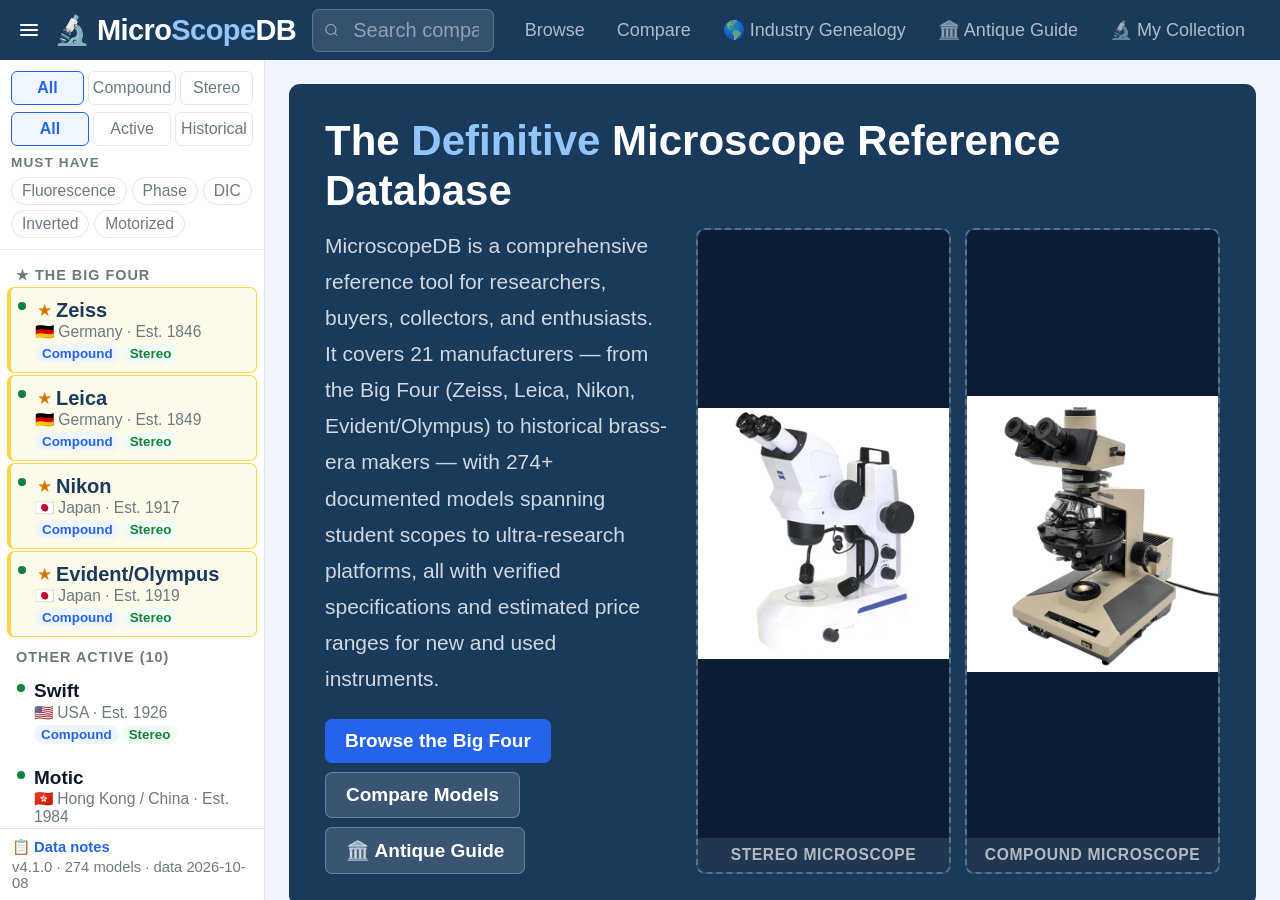
==== commit 6506912e: "Add files via upload" ====
--- a/index.html
+++ b/index.html
@@ -4,4251 +4,15 @@
 <meta charset="UTF-8">
 <meta name="viewport" content="width=device-width, initial-scale=1.0">
 <title>MicroscopeDB — Microscope Reference Database</title>
-<script>
-// MicroscopeDB — Data File v3
-// Edit this file to add/update manufacturers and models.
-// Keep this file in the same folder as MicroscopeDB.html
-//
-// ADDING A COMPANY: { id, name, shortName, flag, country, founded, status,
-//   hq, featured (true for Big Four), categories, overview,
-//   oem: {acquiredBy, acquired, makesFor, madeBy, notes}, models: [...] }
-//
-// ADDING A MODEL: { id, name, series, type, subtype, introduced, discontinued,
-//   price_tier, price_new (null if discontinued), price_used,
-//   illumination, magnification, objectives, eyepieces, stage,
-//   fluorescence, phase_contrast, darkfield, dic, motorized, inverted,
-//   camera_port, software, applications, noteworthy, oem_source }
-//
-// type: "compound" | "stereo"    price_tier: "budget"|"mid"|"premium"|"ultra"
-// status: "active" | "historical"
-// price_new / price_used: "$X,XXX–$XX,XXX" or null if discontinued/unknown
-
-const DB = { companies: [
-
-// ════════════════════════════════════════════════════
-// BIG FOUR — ZEISS
-// ════════════════════════════════════════════════════
-{id:"zeiss",name:"Carl Zeiss AG",shortName:"Zeiss",flag:"🇩🇪",country:"Germany",
- founded:1846,status:"active",featured:true,hq:"Oberkochen, Germany",
- categories:["compound","stereo"],
- overview:"Founded by Carl Zeiss in Jena in 1846, the company’s scientific foundations were laid by physicist Ernst Abbe (joined 1866) and glassmaker Otto Schott. Abbe’s 1873 wave-optics diffraction theory of image formation — establishing the mathematical relationship between wavelength, numerical aperture, and resolution — is arguably the most important single contribution to microscope optics in history. Abbe and Schott also introduced apochromatic objectives (1886) and plan objectives, setting standards that define professional microscopy to this day. In 1889, following Zeiss’s death, Abbe established the Carl-Zeiss-Stiftung (foundation) — a legally unique entity with no shareholders, mandated to reinvest profits for employees and science. This foundation ownership structure remains today and is why Zeiss has never been sold to private equity. Zeiss was divided by WWII: in 1945 US forces evacuated 126 senior staff to Oberkochen (West Germany), while the Jena factories were nationalized as VEB Carl Zeiss Jena (East Germany). The two companies operated as rivals for 46 years; reunification occurred 1991–1995 when Oberkochen absorbed the Jena optical and microscopy divisions. Today Carl Zeiss AG (Oberkochen) is the unified successor, with Jena now home to Carl Zeiss Microscopy GmbH. Key microscopy milestones: first commercial Greenough stereo microscope (1897), ICS infinity optical system (1990s), Axiovert research inverted series, Axio Observer, and the Elyra super-resolution family (SIM/PALM).",
- oem:{acquiredBy:null,acquired:["Carl Zeiss Jena (East German split, reunified 1991)"],makesFor:[],madeBy:[],notes:"Carl Zeiss Jena was the East German entity; both halves were legally reunified in 1991."},
- models:[
-  // ── CURRENT ──
-  {id:"zeiss-primo-star",name:"Primo Star",series:"Primo",type:"compound",subtype:"brightfield upright",
-   introduced:2006,discontinued:false,price_tier:"budget",
-   price_new:"$1,800–$3,200",price_used:"$400–$900",
-   illumination:["LED","Halogen"],magnification:"40x–1000x",objectives:"4x/10x/40x/100x achromat",
-   eyepieces:"10x/20mm",stage:"Mechanical 140×130mm",fluorescence:false,phase_contrast:true,
-   darkfield:false,dic:false,motorized:false,inverted:false,camera_port:true,
-   software:"ZEN Lite / Labscope",
-   applications:["Education","Clinical routine","Hematology","Urinalysis"],
-   noteworthy:"Arguably the most widely deployed teaching and clinical routine microscope globally. LED illumination standard since ~2012. Renowned for ergonomic Köhler setup and exceptional build quality for its price tier.",
-   oem_source:null},
-  {id:"zeiss-axioscope5",name:"Axioscope 5",series:"Axioscope",type:"compound",subtype:"research upright",
-   introduced:2018,discontinued:false,price_tier:"mid",
-   price_new:"$8,000–$22,000",price_used:"$3,500–$10,000",
-   illumination:["LED (Colibri 3/7)","Halogen"],magnification:"50x–1000x",
-   objectives:"Plan-Apo / EC Plan-Neofluar series",eyepieces:"10x/23mm",
-   stage:"Motorized encoded (optional)",fluorescence:true,phase_contrast:true,darkfield:true,dic:true,
-   motorized:true,inverted:false,camera_port:true,software:"ZEN Blue / ZEN Core",
-   applications:["Materials science","Life science","Clinical pathology","Multi-contrast imaging"],
-   noteworthy:"Modular upright platform fully compatible with the Colibri LED system for widefield fluorescence. Motorized version supports automated tiling and Z-stacking for large-format sample documentation.",
-   oem_source:null},
-  {id:"zeiss-axio-observer7",name:"Axio Observer 7",series:"Axio Observer",type:"compound",subtype:"inverted research",
-   introduced:2016,discontinued:false,price_tier:"premium",
-   price_new:"$35,000–$85,000",price_used:"$8,000–$28,000",
-   illumination:["LED (Colibri 7)","Halogen","Laser (add-on)"],magnification:"25x–1000x",
-   objectives:"Plan-Apochromat / LD Plan-Neofluar",eyepieces:"10x/23mm",
-   stage:"Motorized encoded 130×100mm",fluorescence:true,phase_contrast:true,darkfield:false,dic:true,
-   motorized:true,inverted:true,camera_port:true,software:"ZEN Blue / ZEN Black",
-   applications:["Live cell imaging","TIRF","FRAP","Single molecule imaging","Drug screening"],
-   noteworthy:"Premier Zeiss inverted research platform. Supports TIRF, PALM/STORM, and lattice light sheet add-ons. Definite Focus 2 hardware autofocus prevents Z-drift during long-term live experiments.",
-   oem_source:null},
-  {id:"zeiss-stereo-discovery",name:"SteREO Discovery.V20",series:"SteREO Discovery",type:"stereo",subtype:"research fluorescence stereo",
-   introduced:2005,discontinued:false,price_tier:"ultra",
-   price_new:"$45,000–$130,000",price_used:"$12,000–$40,000",
-   illumination:["LED ring light","Fluorescence (HBO/LED)","Coaxial LED"],
-   magnification:"7.5x–150x (10x ep, 1x obj; up to 225x with 1.5x obj)",
-   objectives:"0.3x/0.63x/1.5x/2.3x plan-apochromat auxiliary",eyepieces:"10x/23mm",
-   stage:"Large transmitted + reflected",fluorescence:true,phase_contrast:false,darkfield:false,dic:false,
-   motorized:true,inverted:false,camera_port:true,software:"ZEN Blue",
-   applications:["Developmental biology","Neuroscience","GFP/RFP screening","Model organisms"],
-   noteworthy:"20:1 zoom ratio (zoom body 0.75x–15x). Apochromatic optics with eZoom for motorized magnification recall >99% reproducible. The benchmark fluorescence stereo for zebrafish, Drosophila, and mouse model work.",
-   oem_source:null},
-  {id:"zeiss-stemi508",name:"Stemi 508",series:"Stemi",type:"stereo",subtype:"zoom stereo",
-   introduced:2016,discontinued:false,price_tier:"mid",
-   price_new:"$1,400–$3,200",price_used:"$500–$1,400",
-   illumination:["LED transmitted","LED reflected","LED ring"],
-   magnification:"6.3x–50x (standard 10x/23 eyepieces; 2x–250x with auxiliary objectives)",
-   objectives:"Fixed Greenough; optional PlanApo S 0.5x/1.5x/2.0x auxiliary",
-   eyepieces:"10x/23mm",stage:"Foam stage / large format",
-   fluorescence:false,phase_contrast:false,darkfield:false,dic:false,motorized:false,inverted:false,
-   camera_port:true,software:"ZEN Lite (with optional camera)",
-   applications:["QC/inspection","Dissection","Electronics","Natural history","Education"],
-   noteworthy:"8:1 zoom ratio; zoom body 0.63x–5.0x. With standard 10x/23 eyepieces: 6.3x–50x. Apochromatic optics with 35° viewing angle for ergonomic extended use. Excellent for students and routine lab work.",
-   oem_source:null},
-  // ── HISTORICAL / COLLECTIBLE ──
-  {id:"zeiss-axiophot",name:"Axiophot",series:"Axio",type:"compound",subtype:"research upright (fluorescence)",
-   introduced:1984,discontinued:1998,price_tier:"premium",
-   price_new:null,price_used:"$500–$1,800",
-   illumination:["Halogen (transmitted)","HBO 50/100W (fluorescence)"],magnification:"12.5x–1000x",
-   objectives:"Plan-Neofluar / Plan-Apochromat (Axio series)",eyepieces:"10x/25mm",
-   stage:"Mechanical / motorized option",fluorescence:true,phase_contrast:true,darkfield:true,dic:true,
-   motorized:false,inverted:false,camera_port:true,software:"—",
-   applications:["Research","Fluorescence imaging","Neuroanatomy","Cell biology","Photomicrography"],
-   noteworthy:"The Axiophot was Zeiss's flagship fluorescence research upright of the late 1980s–90s and introduced the 'Axio' naming convention still used today. Extraordinary optical quality with the Plan-Neofluar and Plan-Apo series. Highly sought on the used market for its robust build and still-excellent optics. Many units remain in active use.",
-   oem_source:null},
-  {id:"zeiss-axioplan",name:"Axioplan",series:"Axio",type:"compound",subtype:"research upright",
-   introduced:1986,discontinued:2001,price_tier:"premium",
-   price_new:null,price_used:"$800–$2,500",
-   illumination:["Halogen","HBO fluorescence"],magnification:"12.5x–1000x",
-   objectives:"Plan-Neofluar / Plan-Apochromat",eyepieces:"10x/25mm",
-   stage:"Mechanical large format",fluorescence:true,phase_contrast:true,darkfield:true,dic:true,
-   motorized:false,inverted:false,camera_port:true,software:"—",
-   applications:["Research","Fluorescence","Neuroanatomy","Histology","DIC"],
-   noteworthy:"The Axioplan defined research microscopy in the late 1980s and 1990s. Built to last generations — these are commonly found in used equipment markets still performing excellently. The Plan-Neofluar objectives set the standard for fluorescence imaging. Excellent value for a well-equipped research lab on a budget.",
-   oem_source:null},
-  {id:"zeiss-axioplan2",name:"Axioplan 2",series:"Axio",type:"compound",subtype:"research upright",
-   introduced:1996,discontinued:2008,price_tier:"premium",
-   price_new:null,price_used:"$1,500–$4,500",
-   illumination:["Halogen","HBO 100W fluorescence","Metal halide option"],magnification:"50x–1000x",
-   objectives:"Plan-Apochromat / Plan-Neofluar (improved coating)",eyepieces:"10x/25mm",
-   stage:"Mechanical / optional motorized",fluorescence:true,phase_contrast:true,darkfield:true,dic:true,
-   motorized:false,inverted:false,camera_port:true,software:"AxioVision (early versions)",
-   applications:["Research","Fluorescence","Materials","DIC","Photomicrography"],
-   noteworthy:"Updated Axioplan with improved anti-reflection coatings and better fluorescence throughput. Accepts the full range of Zeiss Axio fluorescence filter sets and condensers. Still widely used in university research departments. Compatible with early digital cameras.",
-   oem_source:null},
-  {id:"zeiss-axioskop",name:"Axioskop",series:"Axio",type:"compound",subtype:"research/clinical upright",
-   introduced:1988,discontinued:2001,price_tier:"mid",
-   price_new:null,price_used:"$400–$1,500",
-   illumination:["Halogen","HBO fluorescence (optional)"],magnification:"50x–1000x",
-   objectives:"Plan-Neofluar / Achroplan",eyepieces:"10x/23mm",
-   stage:"Mechanical",fluorescence:true,phase_contrast:true,darkfield:true,dic:false,
-   motorized:false,inverted:false,camera_port:true,software:"—",
-   applications:["Research","Clinical pathology","Neuroscience","Histology","Education"],
-   noteworthy:"The Axioskop was the mid-tier research/clinical upright of the late 1980s–90s. Simpler than the Axiophot but using the same outstanding Zeiss optics. Hundreds of thousands sold worldwide. One of the most common used scopes available. Very affordable entry into Zeiss optics.",
-   oem_source:null},
-  {id:"zeiss-axioskop2",name:"Axioskop 2 Plus",series:"Axio",type:"compound",subtype:"research upright",
-   introduced:1999,discontinued:2012,price_tier:"mid",
-   price_new:null,price_used:"$800–$2,800",
-   illumination:["Halogen","HBO fluorescence"],magnification:"50x–1000x",
-   objectives:"Plan-Neofluar / Plan-Apochromat",eyepieces:"10x/23mm",
-   stage:"Mechanical / motorized option",fluorescence:true,phase_contrast:true,darkfield:true,dic:true,
-   motorized:false,inverted:false,camera_port:true,software:"AxioVision",
-   applications:["Research","Neuroscience","Electrophysiology","Histology","Multi-contrast"],
-   noteworthy:"Updated Axioskop with expanded contrast methods and better fluorescence capability. Very popular for electrophysiology labs due to the low-stage ergonomic design. Accepts full Zeiss fluorescence module set. Excellent used value with broad parts availability.",
-   oem_source:null},
-  {id:"zeiss-axiovert135",name:"Axiovert 135 / 135M",series:"Axiovert",type:"compound",subtype:"inverted research (finite, full DIC/fluorescence)",
-   introduced:1988,discontinued:1998,price_tier:"mid",price_new:null,price_used:"$400–$2,000",
-   illumination:["HAL 12V/100W transmitted","HBO 100W epi-fluorescence","Optovar 1x/1.6x/2.5x magnification changer built in"],
-   magnification:"25x–1000x base; up to 2500x with 2.5x Optovar + 100x objective",
-   objectives:"Finite 8mm tube system — Zeiss Plan-Neofluar and Achroplan inverted series marked ‘8/’. NOT interchangeable with Axiovert 100/200 ICS objectives.",
-   eyepieces:"Pl 10x/20mm (23.2mm tube); tiltable upper arm",
-   stage:"Full mechanical XY stage; universal plate adapters",
-   fluorescence:true,phase_contrast:true,darkfield:false,dic:true,motorized:false,inverted:true,camera_port:true,software:"—",
-   applications:["Cell biology","Fluorescence","DIC","Live cell imaging","Confocal coupling","Patch clamp"],
-   noteworthy:"Premier Zeiss research inverted of the early-to-mid 1990s. CRITICAL OBJECTIVE NOTE: uses objectives labeled ‘8/’ — a Zeiss-specific finite optical system. NOT compatible with Axiovert 100/200 ICS objectives or standard upright objectives. The 135M adds motorized focus. Built-in Optovar (1x/1.6x/2.5x) is a major practical advantage.",
-   oem_source:null},
-
-{id:"zeiss-axiovert100",name:"Axiovert 100",series:"Axio",type:"compound",subtype:"inverted research",
-   introduced:1987,discontinued:1999,price_tier:"premium",
-   price_new:null,price_used:"$400–$2,000",
-   illumination:["Halogen","HBO fluorescence"],magnification:"50x–1000x",
-   objectives:"Plan-Neofluar LD (long working distance)",eyepieces:"10x/23mm",
-   stage:"Mechanical 180×160mm",fluorescence:true,phase_contrast:true,darkfield:false,dic:true,
-   motorized:false,inverted:true,camera_port:true,software:"—",
-   applications:["Live cell culture","Cell biology","Phase contrast of cultures","Timelapse (film era)"],
-   noteworthy:"Zeiss's first major inverted research platform in the modern era. Used in virtually every cell biology laboratory of the late 1980s–1990s. LWD objectives allow phase contrast imaging of cells in standard culture vessels. Still widely available and functional on the used market.",
-   oem_source:null},
-  {id:"zeiss-axiovert200",name:"Axiovert 200",series:"Axiovert",type:"compound",subtype:"inverted research (ICS, manual)",
-   introduced:2000,discontinued:2008,price_tier:"mid",price_new:null,price_used:"$800–$4,000",
-   illumination:["HAL 12V/100W transmitted","HBO 100W epi-fluorescence","Optional XBO 75W xenon"],
-   magnification:"25x–1000x; 10x/22mm eyepieces",
-   objectives:"ICS infinity-corrected, 164.5mm tube lens, M27 thread. Full range Plan-Achromat, Plan-Neofluar, Plan-Apochromat inverted LD series.",
-   eyepieces:"Pl 10x/22mm (23.2mm tube); 30° binocular or trinocular",
-   stage:"Full mechanical stage; large specimen opening",
-   fluorescence:true,phase_contrast:true,darkfield:false,dic:true,motorized:false,inverted:true,camera_port:true,software:"AxioVision (optional)",
-   applications:["Cell biology","Fluorescence","DIC","Live cell imaging","Confocal coupling"],
-   noteworthy:"Manual (non-motorized) counterpart to the Axiovert 200M. Same ICS optical system — M27 objectives fully interchangeable. Extremely common in research institute surplus; one of the best value research inverteds available used.",
-   oem_source:null},
-
-{id:"zeiss-axio-observer5",name:"Axio Observer 5",series:"Axio Observer",type:"compound",subtype:"inverted research (ICS, LED, current mid-range)",
-   introduced:2016,discontinued:false,price_tier:"mid",price_new:"$15,000–$40,000",price_used:"$5,000–$15,000",
-   illumination:["LED transmitted (Colibri 3 or HAL 100 option)","HBO/LED fluorescence epi"],
-   magnification:"20x–1000x; FN22 field number",
-   objectives:"ICS2 infinity-corrected, 165mm tube lens, M27 thread. Full Plan-Apochromat, Plan-Neofluar, LD series.",
-   eyepieces:"10x/22mm; 30° binocular or trinocular",
-   stage:"Manual or motorized (Observer 5 M variant)",
-   fluorescence:true,phase_contrast:true,darkfield:false,dic:true,motorized:false,inverted:true,camera_port:true,software:"ZEN Blue",
-   applications:["Live cell imaging","Fluorescence","Cell biology"],
-   noteworthy:"Current mid-range entry in Zeiss’s Axio Observer line, sitting below the flagship Observer 7. Fully LED-capable with the Colibri LED fluorescence system.",
-   oem_source:null},
-
-{id:"zeiss-axiovert200m",name:"Axiovert 200M",series:"Axio",type:"compound",subtype:"motorized inverted research",
-   introduced:2001,discontinued:2012,price_tier:"premium",
-   price_new:null,price_used:"$2,500–$7,500",
-   illumination:["Halogen","HBO 100W / Metal halide fluorescence","Laser (add-on)"],
-   magnification:"25x–1000x",objectives:"Plan-Apochromat / Plan-Neofluar LD",eyepieces:"10x/23mm",
-   stage:"Motorized 130×100mm, encoded",fluorescence:true,phase_contrast:true,darkfield:false,dic:true,
-   motorized:true,inverted:true,camera_port:true,software:"AxioVision",
-   applications:["Live cell","Timelapse","TIRF (add-on)","Cell biology","Drug discovery"],
-   noteworthy:"The motorized Axiovert 200M was the benchmark inverted platform of the early 2000s — predecessor to the Axio Observer. Fully automated for multi-position timelapse. Still in use in many labs. Software is outdated but hardware remains excellent. Strong used market value.",
-   oem_source:null},
-  {id:"zeiss-stemi-sv6",name:"Stemi SV6",series:"Stemi SV",type:"stereo",subtype:"research zoom stereo (CMO)",
-   introduced:1999,discontinued:2014,price_tier:"mid",price_new:null,price_used:"$400–$1,200",
-   illumination:["Built-in incident fiber illuminator","Optional transmitted base","Optional LED ringlight"],
-   magnification:"8x–50x (6:1 zoom; 10x/23mm eyepieces); up to 80x with 1.6x aux",
-   objectives:"CMO system; 0.63x/0.8x/1x/1.6x PlanApo objectives; 30mm Interface 60 photo port",
-   eyepieces:"10x/23mm Plan standard",stage:"Multiple base options; 76mm neck diameter",
-   fluorescence:false,phase_contrast:false,darkfield:true,dic:false,motorized:false,inverted:false,camera_port:true,software:"—",
-   applications:["Embryology","Electronics","Gemology","Natural history","Industrial QC"],
-   noteworthy:"Entry-level CMO stereo in Zeiss’s Stemi SV line. Common Main Objective design gives superior image quality vs. Greenough. WARNING: Some SV6 and SV8 units from the 1970s–80s suffer lens cement delamination. Inspect through eyepieces before buying — purple fringing and haze are the telltale signs.",
-   oem_source:null},
-
-{id:"zeiss-stemi-sv8",name:"Stemi SV8",series:"Stemi SV",type:"stereo",subtype:"research zoom stereo (CMO)",
-   introduced:1975,discontinued:1999,price_tier:"mid",price_new:null,price_used:"$300–$900",
-   illumination:["Built-in body spotlight (incident)","Optional transmitted mirror base"],
-   magnification:"8x–50x (standard 10x eyepieces)",
-   objectives:"CMO system; square-section 1x standard objective; optional planachromat upgrade",
-   eyepieces:"10x/21mm standard binocular; 30mm photo port",stage:"Multiple base options; all-metal boxy body; depth-of-field diaphragm wheel",
-   fluorescence:false,phase_contrast:false,darkfield:false,dic:false,motorized:false,inverted:false,camera_port:true,software:"—",
-   applications:["Dissection","Electronics","Geology","Industrial inspection"],
-   noteworthy:"Classic Zeiss CMO workhorse of the 1970s–90s. DELAMINATION WARNING: A significant fraction of SV8 units suffer lens cement delamination — an irreparable failure. Always inspect through eyepieces before purchasing. Later 1980s units are less affected.",
-   oem_source:null},
-
-{id:"zeiss-stemi-sv11",name:"Stemi SV11",series:"Stemi SV",type:"stereo",subtype:"research zoom stereo",
-   introduced:1985,discontinued:2005,price_tier:"premium",
-   price_new:null,price_used:"$1,200–$3,800",
-   illumination:["Halogen (external)","Fluorescence option"],
-   magnification:"6.6x–120x (with auxiliary objectives)",
-   objectives:"0.5x–2.0x auxiliary",eyepieces:"10x/23mm",
-   stage:"Large format transmitted + reflected",fluorescence:true,phase_contrast:false,darkfield:false,dic:false,
-   motorized:false,inverted:false,camera_port:true,software:"—",
-   applications:["Developmental biology","Fluorescence screening","Dissection","Model organisms"],
-   noteworthy:"The SV11 was the predecessor to the SteREO Discovery series. 11.5:1 zoom ratio with true apochromatic optics — the first Zeiss stereo capable of widefield fluorescence. Used extensively for early zebrafish and Drosophila fluorescence screening. Highly sought for fluorescence stereomicroscopy on a budget.",
-   oem_source:null},
-  {id:"zeiss-stemi2000c",name:"Stemi 2000-C",series:"Stemi",type:"stereo",subtype:"zoom stereo",
-   introduced:1998,discontinued:2010,price_tier:"mid",
-   price_new:null,price_used:"$700–$2,500",
-   illumination:["Halogen ring + transmitted","LED upgrade possible"],
-   magnification:"7x–45x (10x eyepieces)",objectives:"Fixed Greenough; 0.63x/1.0x/1.5x/2.0x auxiliary",
-   eyepieces:"10x/23mm",stage:"Flat base / stand options",
-   fluorescence:false,phase_contrast:false,darkfield:false,dic:false,motorized:false,inverted:false,
-   camera_port:true,software:"—",
-   applications:["QC inspection","Dissection","Electronics","Natural history","Education"],
-   noteworthy:"Practical successor to the Stemi SV6. Very rugged and popular in industrial and university settings through the 2000s. Excellent optical quality for a fixed-objective zoom stereo. LED upgrades are available, making these highly usable second-hand instruments.",
-   oem_source:null},
-
-{id:"zeiss-standard-gf",name:"Standard GF",series:"Standard",type:"compound",subtype:"early West German upright binocular",
-   introduced:1949,discontinued:1955,price_tier:"mid",
-   price_new:null,price_used:"$300–$700",
-   illumination:["Removable plug-in illuminator (fits concave base depression)","Manual twist on/off switch on lamp housing","Direct wall plug","Optional external mirror for daylight use"],
-   magnification:"40x–1000x (4x–100x objectives, 10x eyepieces)",
-   objectives:"Zeiss 160mm RMS objectives — Achromat, Planachromat, Neofluar, Apochromat series",
-   eyepieces:"C 10x (23.2mm tube diameter); upgradeable to KPL compensating eyepieces",
-   stage:"Mechanical 130×90mm; coarse + fine focus; sub-stage condenser",
-   fluorescence:false,phase_contrast:true,darkfield:true,dic:false,
-   motorized:false,inverted:false,camera_port:false,software:"—",
-   applications:["Clinical pathology","Education","Research","Histology","Hematology","Natural history"],
-   noteworthy:"IDENTIFIED INSTRUMENT — Owner SN 2075589: West German Carl Zeiss (Oberkochen) Standard GF, manufactured approximately 1950–1954. Confirmed by: (1) ‘Carl Zeiss, Germany’ (no ‘Jena’) = West German Oberkochen. (2) Jet-black enamel — grey/cream transition occurred ~1955–56. (3) Concave base depression with removable plug-in illuminator and twist on/off switch = GF (Grundform). (4) Head part number 402-9316 = West German component numbering. C 10x eyepieces. Contact Zeiss Archive for exact date.",
-   objective_guide:{
-     warning:"Verify thread before purchasing. Most Standard GF scopes use RMS thread (20.32mm). All use 160mm finite tube length — do NOT use infinity-corrected (∞) objectives.",
-     tube_length:"160mm finite.",
-     thread:"RMS — 20.32mm diameter, 0.706mm pitch.",
-     parfocal:"45mm standard (Zeiss).",
-     compatible_series:[
-       {name:"Achromat",code:"Achr",note:"Standard achromats. Common and affordable ($10–40). Originally supplied."},
-       {name:"Planachromat",code:"Plan/PL",note:"Flat-field. Superior for photography."},
-       {name:"Neofluar",code:"Neofluar",note:"Best practical upgrade. Inspect for delamination before buying."},
-       {name:"Apochromat",code:"Apo",note:"Highest correction. Pair with KPL eyepieces."}
-     ],
-     incompatible:[
-       "Infinity-corrected (∞) Zeiss ICS objectives",
-       "M27 thread objectives (some modern Zeiss)",
-       "Nikon CFI objectives (M25 thread)",
-       "Olympus UIS/UIS2 objectives (infinity corrected)"
-     ],
-     buying_tips:"Search eBay for ‘Zeiss 160mm objective’ or ‘Zeiss Achromat 160 RMS’. Confirm ‘160’ on barrel (not ‘∞’). Most sell $20–80.",
-     identification_resources:"Zeiss Archive: zeiss.com → Corporate → History → Archives. Provide SN 2075589 + photos. Also: Zeiss Historica Society (zeisshistorica.org)."
-   },
-   accessories:{
-     illumination:[{name:"Original plug-in illuminator",note:"Fits concave base depression. Twist on/off. Direct wall plug. CHECK CORD CONDITION — may be 70+ years old. Re-wire if cracked."},{name:"LED retrofit",note:"Search ‘Zeiss Standard LED retrofit’. Modern and safe."}],
-     condensers:[{name:"Abbe condenser NA 1.25",note:"Standard. Available eBay $20–60."}],
-     eyepieces:[{name:"C 10x (original)",note:"23.2mm tube. Your current eyepieces."},{name:"KPL 10x compensating",note:"Zeiss top-tier 160mm eyepiece for Neofluar/Apo objectives."}],
-     cameras:[{name:"USB eyepiece camera",note:"AmScope or similar USB cameras fit 23.2mm tube directly."}]
-   },
-   oem_source:null},
-
-{id:"zeiss-standard-wl",name:"Standard WL",series:"Standard",type:"compound",subtype:"research / routine upright",
-   introduced:1970,discontinued:true,price_tier:"mid",
-   price_new:null,price_used:"$150–$600",
-   illumination:["Halogen 6V/15W (built-in)","HBO fluorescence"],
-   magnification:"25x–1000x (2.5x–100x objectives, 10x eyepieces)",
-   objectives:"Plan-Neofluar / Achroplan (160mm tube, RMS thread); phase contrast available",
-   eyepieces:"10x/20mm; binocular or trinocular",stage:"Mechanical 130x90mm; optional rotating stage",
-   fluorescence:true,phase_contrast:true,darkfield:true,dic:true,
-   motorized:false,inverted:false,camera_port:true,
-   software:"—",
-   applications:["Research","Clinical pathology","Fluorescence","DIC","Photomicrography","Polarization"],
-   noteworthy:"The Standard WL was the late-era flagship of the Standard series and the bridge to the Axioplan generation. Combines the removable nosepiece of the Standard 18 with elements of the large Universal/Photomicroscope. Accepts the full Zeiss 160mm accessory range including Optovar magnification changer. Note: some WL optical components (Neofluar objectives and DIC prisms) are prone to delamination — inspect before purchasing.",
-   oem_source:null},
-
-  {id:"zeiss-standard-1416",name:"Standard 14 / Standard 16",series:"Standard",type:"compound",subtype:"routine / clinical upright (West German)",
-   introduced:1966,discontinued:1985,price_tier:"mid",price_new:null,price_used:"$100–$400",
-   illumination:["Built-in low-voltage halogen (6V 20W typical)","Variable intensity transformer"],
-   magnification:"40x–1000x standard",
-   objectives:"160mm finite, RMS thread. Standard 16: 5-position nosepiece; Standard 14: 4-position.",
-   eyepieces:"KPL W 10x / KPL 10x compensating (23.2mm tube).",
-   stage:"Mechanical coaxial stage; coarse + fine focus coaxial; sub-stage Abbe condenser NA 1.25",
-   fluorescence:false,phase_contrast:true,darkfield:true,dic:false,motorized:false,inverted:false,camera_port:true,software:"—",
-   applications:["Clinical pathology","Hematology","Education","Histology"],
-   noteworthy:"IDENTIFICATION NOTE: Zeiss omitted model numbers from the instrument body on many Standard-series scopes. Identify from part codes stamped on components: look for ‘47 09 14’, ‘47 09 16’, or ‘47 09 18’. The Standard 16 adds a 5-hole nosepiece. Both use 160mm RMS objectives. One of the best-value research-quality scopes at $100–$400.",
-   oem_source:null},
-
-{id:"zeiss-telaval31",name:"Telaval 31",series:"Telaval",type:"compound",subtype:"inverted routine (pre-Axiovert)",
-   introduced:1961,discontinued:1982,price_tier:"budget",price_new:null,price_used:"$80–$350",
-   illumination:["Built-in transmitted sub-stage illumination","Simple halogen or incandescent"],
-   magnification:"20x–400x (typical phase contrast configuration)",
-   objectives:"160mm finite, RMS thread. Zeiss inverted objectives.",
-   eyepieces:"Kpl 10x (23.2mm tube); monocular or binocular",
-   stage:"Fixed stage with large opening; focusing nosepiece",
-   fluorescence:false,phase_contrast:true,darkfield:false,dic:false,motorized:false,inverted:true,camera_port:false,software:"—",
-   applications:["Tissue culture","Protistology","Sediment analysis","Education"],
-   noteworthy:"Zeiss’s primary inverted tissue culture microscope before the Axiovert era — the direct predecessor to the Axiovert 35. Uses 160mm finite optics throughout.",
-   oem_source:null},
-
-{id:"zeiss-im35",name:"IM / IM35",series:"IM",type:"compound",subtype:"inverted routine / tissue culture (finite)",
-   introduced:1970,discontinued:1990,price_tier:"mid",price_new:null,price_used:"$150–$600",
-   illumination:["Built-in sub-stage halogen","Optional epi-illumination attachment"],
-   magnification:"25x–400x standard; phase contrast to 400x",
-   objectives:"160mm finite, RMS thread. Zeiss inverted LWD objectives.",
-   eyepieces:"KPL 10x / KPL W 10x (23.2mm); binocular or trinocular",
-   stage:"Fixed stage, focusing nosepiece; large opening for culture flasks",
-   fluorescence:false,phase_contrast:true,darkfield:false,dic:false,motorized:false,inverted:true,camera_port:true,software:"—",
-   applications:["Tissue culture","Cell biology","Embryology","Microbiology"],
-   noteworthy:"West German Zeiss’s standard finite-era inverted microscope, equivalent to the Olympus CK2 and Nikon Diaphot. Extremely common in university surplus. Compatible with Zeiss 160mm objectives.",
-   oem_source:null},
-
-{id:"zeiss-axiovert25",name:"Axiovert 25 / 25C / 25CFL",series:"Axiovert",type:"compound",subtype:"inverted routine / tissue culture (compact)",
-   introduced:1996,discontinued:2010,price_tier:"budget",price_new:null,price_used:"$150–$600",
-   illumination:["HAL 6V/30W transmitted","Axiovert 25CFL adds HBO 50W epi-fluorescence"],
-   magnification:"20x–400x standard tissue culture config",
-   objectives:"ICS infinity-corrected, 164.5mm tube lens, M27 thread. CP Achromat and LD Achrostigmat series.",
-   eyepieces:"PL 10x/18mm (23.2mm tube); binocular 30°; front photo port on C and CFL variants",
-   stage:"Fixed stage; large opening for T-flasks and petri dishes; focusing nosepiece",
-   fluorescence:false,phase_contrast:true,darkfield:false,dic:false,motorized:false,inverted:true,camera_port:true,software:"—",
-   applications:["Tissue culture","Cell biology","IVF","Education"],
-   noteworthy:"One of the most commonly encountered inverted microscopes on eBay and in university surplus. Three variants: Axiovert 25 (basic); Axiovert 25 C (documentation port); Axiovert 25 CFL (adds HBO 50W fluorescence). Uses ICS infinity-corrected optics with M27 thread — NOT RMS. Common failure: condenser slider detent wear.",
-   oem_source:null},
-
-{id:"zeiss-axiovert40",name:"Axiovert 40 / 40C / 40CFL",series:"Axiovert",type:"compound",subtype:"inverted routine (PlasDIC)",
-   introduced:2002,discontinued:2014,price_tier:"budget",price_new:null,price_used:"$200–$800",
-   illumination:["HAL 6V/30W transmitted","Optional HBO 50W fluorescence (CFL variant)"],
-   magnification:"20x–400x standard",
-   objectives:"ICS infinity-corrected, 164.5mm tube lens, M27 thread. CP Achromat, LD Achrostigmat, LD A-Plan series.",
-   eyepieces:"PL 10x/18mm (23.2mm tube); 30° binocular",
-   stage:"Fixed stage; large central opening; focusing nosepiece",
-   fluorescence:false,phase_contrast:true,darkfield:false,dic:false,motorized:false,inverted:true,camera_port:true,software:"—",
-   applications:["Tissue culture","Cell biology","IVF","QC"],
-   noteworthy:"Direct successor to the Axiovert 25, adding PlasDIC contrast — DIC-like relief contrast that works through plastic culture vessels (genuine DIC cannot). Three variants: 40 (basic), 40C (documentation), 40CFL (fluorescence). Same ICS M27 objective thread as the Axiovert 25.",
-   oem_source:null},
-
-{id:"zeiss-axiovert35",name:"Axiovert 35",series:"Axiovert",type:"compound",subtype:"inverted routine",
-   introduced:1980,discontinued:true,price_tier:"mid",
-   price_new:null,price_used:"$200–$700",
-   illumination:["Halogen 6V/20W","HBO fluorescence (optional)"],
-   magnification:"50x–400x (5x–40x LD objectives, 10x eyepieces)",
-   objectives:"LD Plan-Neofluar 5x/10x/20x/40x (160mm, long working distance)",
-   eyepieces:"10x/20mm; binocular standard",stage:"Mechanical 190x130mm",
-   fluorescence:true,phase_contrast:true,darkfield:false,dic:false,
-   motorized:false,inverted:true,camera_port:true,
-   software:"—",
-   applications:["Cell culture","Tissue culture","Phase contrast of living cells","IVF","Clinical cytology"],
-   noteworthy:"The Axiovert 35 was Zeiss's standard inverted microscope of the 1980s, used in virtually every cell biology and IVF lab equipped with Zeiss instruments. LD (long distance) Plan-Neofluar objectives for imaging cells in standard culture vessels. Fluorescence option widely added. Predecessor to the Axiovert 100. Very common on the used market.",
-   oem_source:null},
-
-  {id:"zeiss-axiolab",name:"Axiolab",series:"Axio",type:"compound",subtype:"routine clinical / education upright",
-   introduced:1994,discontinued:true,price_tier:"budget",
-   price_new:null,price_used:"$250–$800",
-   illumination:["Halogen 6V/20W","LED (later versions)"],
-   magnification:"40x–1000x (4x–100x objectives, 10x eyepieces)",
-   objectives:"EC Plan-Neofluar (ICS infinity corrected)",
-   eyepieces:"10x/20mm; binocular 30°",stage:"Mechanical",
-   fluorescence:false,phase_contrast:true,darkfield:false,dic:false,
-   motorized:false,inverted:false,camera_port:true,
-   software:"—",
-   applications:["Medical education","Clinical routine","Hematology","Basic research"],
-   noteworthy:"The Axiolab introduced the ICS (Infinity Color-Corrected System) optics to Zeiss's routine instruments. Compact, ergonomic, and durable. Widely adopted in European medical schools and NHS hospitals as a replacement for the aging Standard series. The Axiolab E continued into the 2010s.",
-   oem_source:null},
-
-  {id:"zeiss-axiostar",name:"Axiostar Plus",series:"Axio",type:"compound",subtype:"routine upright",
-   introduced:1997,discontinued:true,price_tier:"mid",
-   price_new:null,price_used:"$350–$1,100",
-   illumination:["Halogen 6V/30W"],
-   magnification:"40x–1000x (4x–100x ICS objectives, 10x eyepieces)",
-   objectives:"EC Plan-Neofluar / Plan-Achrostat (ICS infinity corrected)",
-   eyepieces:"10x/20mm; binocular 30°",stage:"Mechanical",
-   fluorescence:true,phase_contrast:true,darkfield:true,dic:false,
-   motorized:false,inverted:false,camera_port:true,
-   software:"AxioVision",
-   applications:["Routine pathology","Education","Clinical labs","Multi-contrast research"],
-   noteworthy:"Zeiss's mid-tier routine upright of the late 1990s–2000s, between the Axiolab and Axioskop 2. Phase contrast, fluorescence, and darkfield available. ICS optics. Widely found in European university teaching labs and hospital pathology departments.",
-   oem_source:null},
-
-  {id:"zeiss-axio-imager",name:"AxioImager A1/Z1",series:"Axio Imager",type:"compound",subtype:"research upright (ICS)",
-   introduced:2006,discontinued:false,price_tier:"premium",
-   price_new:"$12,000–$35,000",price_used:"$2,500–$12,000",
-   illumination:["Halogen 12V/100W","Metal Halide","Colibri LED fluorescence"],
-   magnification:"25x–1000x (2.5x–100x objectives, 10x/23mm eyepieces)",
-   objectives:"Plan-Apochromat / EC Plan-Neofluar (ICS, M27 thread)",
-   eyepieces:"10x/23mm; binocular or trinocular",stage:"Motorized encoded (Z1); manual (A1)",
-   fluorescence:true,phase_contrast:true,darkfield:true,dic:true,
-   motorized:true,inverted:false,camera_port:true,
-   software:"ZEN Blue / ZEN Core",
-   applications:["Research","Materials science","Neuroscience","Digital pathology","Multi-contrast imaging"],
-   noteworthy:"The AxioImager replaced the Axioplan 2 as Zeiss's flagship research upright. A1 is manual; Z1 is fully motorized with encoded stage for multi-position and Z-stack experiments. Full ICS optics with M27 thread objectives. ApoTome structured illumination available. Still widely in use in research institutions globally.",
-   oem_source:null},
-
-  {id:"zeiss-axio-scope",name:"Axio Scope.A1",series:"Axio Scope",type:"compound",subtype:"modular routine / education upright",
-   introduced:2011,discontinued:false,price_tier:"mid",
-   price_new:"$3,500–$9,000",price_used:"$700–$3,000",
-   illumination:["Halogen 6V/30W","LED"],
-   magnification:"40x–1000x (4x–100x objectives, 10x/20mm eyepieces)",
-   objectives:"EC Plan-Neofluar / Plan-Achrostat (ICS)",
-   eyepieces:"10x/20mm; binocular 30°; rotating head",stage:"Mechanical; optional motorized",
-   fluorescence:true,phase_contrast:true,darkfield:true,dic:false,
-   motorized:false,inverted:false,camera_port:true,
-   software:"ZEN Lite / ZEN Core",
-   applications:["University teaching","Clinical labs","Multi-contrast biology","Industrial QC"],
-   noteworthy:"Zeiss's current mid-tier modular upright, designed to accept the same filter and contrast accessories as the AxioImager at a lower price point. Widely adopted in university teaching labs as a step up from the Primo Star.",
-   oem_source:null},
-
-  {id:"zeiss-axio-lab",name:"Axio Lab.A1",series:"Axio Lab",type:"compound",subtype:"routine / education upright",
-   introduced:2012,discontinued:false,price_tier:"budget",
-   price_new:"$1,800–$4,000",price_used:"$400–$1,400",
-   illumination:["LED (standard)"],
-   magnification:"40x–1000x (4x–100x objectives, 10x/20mm eyepieces)",
-   objectives:"A-Plan / EC Plan-Neofluar (ICS)",
-   eyepieces:"10x/20mm; binocular 30°; 360° rotatable",stage:"Mechanical",
-   fluorescence:false,phase_contrast:true,darkfield:false,dic:false,
-   motorized:false,inverted:false,camera_port:true,
-   software:"ZEN Lite",
-   applications:["Medical education","Clinical routine","Hematology","Basic biology"],
-   noteworthy:"Replaced the Axiolab E as Zeiss's entry clinical/education upright. Full LED illumination standard. Simple, ergonomic, durable — designed for high-volume student and clinical use.",
-   oem_source:null},
-
-  {id:"zeiss-axio-vert",name:"Axio Vert.A1",series:"Axio Vert",type:"compound",subtype:"inverted routine",
-   introduced:2011,discontinued:false,price_tier:"mid",
-   price_new:"$4,000–$10,000",price_used:"$800–$3,200",
-   illumination:["Halogen 6V/30W","LED"],
-   magnification:"40x–400x (4x–40x LWD objectives, 10x/20mm eyepieces)",
-   objectives:"LD Plan-Neofluar / EC Plan-Neofluar LD (ICS, long working distance)",
-   eyepieces:"10x/20mm; binocular",stage:"Mechanical 145x105mm",
-   fluorescence:true,phase_contrast:true,darkfield:false,dic:false,
-   motorized:false,inverted:true,camera_port:true,
-   software:"ZEN Lite",
-   applications:["Cell culture QC","Tissue culture","IVF","Basic live cell","Phase contrast of cultures"],
-   noteworthy:"Replaced the aging Axiovert 25/40 as Zeiss's routine inverted. ICS optics with fluorescence and phase contrast available. Compact footprint. Used in IVF clinics, biotech cell culture labs, and academic cell biology courses.",
-   oem_source:null},
-
-  {id:"zeiss-stemi1000",name:"Stemi 1000",series:"Stemi",type:"stereo",subtype:"zoom stereo",
-   introduced:1993,discontinued:true,price_tier:"mid",
-   price_new:null,price_used:"$300–$900",
-   illumination:["Halogen (ring + transmitted base)"],
-   magnification:"7x–45x (standard 10x/20mm eyepieces)",
-   objectives:"Fixed Greenough zoom body 0.7x–4.5x (6.4:1 ratio)",
-   eyepieces:"10x/20mm",stage:"Flat base; various stands",
-   fluorescence:false,phase_contrast:false,darkfield:false,dic:false,
-   motorized:false,inverted:false,camera_port:true,
-   software:"—",
-   applications:["QC inspection","Dissection","Electronics","Education","Natural history"],
-   noteworthy:"Zeiss's entry stereo in the 1990s–early 2000s. Greenough optical design. Simple, durable, and widely sold to European schools and industrial QC labs. Succeeded by the Stemi 2000 series.",
-   oem_source:null},
-
-  {id:"zeiss-stemi305",name:"Stemi 305",series:"Stemi",type:"stereo",subtype:"zoom stereo (Greenough)",
-   introduced:2017,discontinued:false,price_tier:"budget",
-   price_new:"$800–$1,800",price_used:"$250–$700",
-   illumination:["LED ring + transmitted LED"],
-   magnification:"8x–40x (5:1 zoom; standard 10x/21mm eyepieces)",
-   objectives:"Fixed Greenough zoom body 0.8x–4.0x",
-   eyepieces:"10x/21mm",stage:"Flat base; track stand option",
-   fluorescence:false,phase_contrast:false,darkfield:false,dic:false,
-   motorized:false,inverted:false,camera_port:true,
-   software:"ZEN Lite",
-   applications:["Education","QC inspection","Electronics","Natural history","Hobbyist"],
-   noteworthy:"Zeiss's current entry-level Greenough zoom stereo. Very compact and affordable, positioned below the Stemi 508. Fully LED. Widely adopted in university introductory biology courses. Compatible with the EyeEss document camera attachment.",
-   oem_source:null},
-
-  {id:"zeiss-stereo-v8",name:"SteREO Discovery.V8",series:"SteREO Discovery",type:"stereo",subtype:"research stereo",
-   introduced:2004,discontinued:false,price_tier:"premium",
-   price_new:"$12,000–$40,000",price_used:"$2,500–$10,000",
-   illumination:["LED ring","HBO/LED fluorescence","Coaxial LED"],
-   magnification:"8x–100x (10x eyepieces, 1x obj; up to 160x with 1.6x obj; 8:1 zoom)",
-   objectives:"0.5x/1.0x/1.6x plan-apochromat auxiliary",
-   eyepieces:"10x/23mm",stage:"Large format transmitted + reflected",
-   fluorescence:true,phase_contrast:false,darkfield:false,dic:false,
-   motorized:false,inverted:false,camera_port:true,
-   software:"ZEN Blue",
-   applications:["Developmental biology","Fluorescence screening","Model organisms","Natural history"],
-   noteworthy:"The lower-cost sibling in the SteREO Discovery line. 8:1 manual zoom. Accepts the same auxiliary objectives and accessories as the V12/V20. Full fluorescence capability. Widely used in developmental biology labs on tighter budgets.",
-   oem_source:null},
-
-  {id:"zeiss-stereo-v12",name:"SteREO Discovery.V12",series:"SteREO Discovery",type:"stereo",subtype:"research stereo",
-   introduced:2005,discontinued:false,price_tier:"premium",
-   price_new:"$20,000–$65,000",price_used:"$4,500–$18,000",
-   illumination:["LED ring","HBO/LED fluorescence","Coaxial LED"],
-   magnification:"7.5x–100x (10x eyepieces, 1x obj; up to 160x with 1.6x obj; 12:1 zoom)",
-   objectives:"0.5x/1.0x/1.6x plan-apochromat auxiliary",
-   eyepieces:"10x/23mm",stage:"Large format",
-   fluorescence:true,phase_contrast:false,darkfield:false,dic:false,
-   motorized:true,inverted:false,camera_port:true,
-   software:"ZEN Blue",
-   applications:["Developmental biology","Fluorescence screening","Model organisms","Neuroscience"],
-   noteworthy:"12:1 motorized zoom. Mid-tier in the SteREO Discovery line between the V8 and V20. Motorized zoom with eZoom for reproducible magnification recall. Full fluorescence capability. PlasDIC for plastic culture vessels. Very widely used in developmental biology and model organism research.",
-   oem_source:null}
-,
-
-{id:"zeiss-sv6",name:"Stemi SV6",series:"Stemi",type:"stereo",subtype:"zoom stereo (CMO, mid-tier)",
-   introduced:1993,discontinued:false,price_tier:"mid",
-   price_new:"$1,200–$3,500",price_used:"$300–$1,100",
-   illumination:["Halogen (ring + transmitted base)"],
-   magnification:"6x–50x (continuous zoom; 10x/20mm eyepieces; 8.3:1 zoom ratio; click-stops optional)",
-   objectives:"CMO zoom body 0.6x–5.0x; 0.5x/1.5x/2x auxiliary objectives",
-   eyepieces:"10x/20mm; binocular or trinocular 45 degree",stage:"Flat base; various stand options",
-   fluorescence:false,phase_contrast:false,darkfield:false,dic:false,
-   motorized:false,inverted:false,camera_port:true,
-   software:"—",
-   applications:["QC inspection","Dissection","Electronics","Embryology","Education","Natural history"],
-   noteworthy:"The Stemi SV6 is Zeiss mid-tier CMO (Common Main Objective / parallel optics) stereo, positioned between the entry Stemi 2000 (Greenough) and the flagship SV11. 8.3:1 zoom with optional click-stops for reproducible magnification recall. CMO design gives superior image brightness and flatness vs. Greenough at equivalent magnification. Binocular and trinocular heads available. Compatible with SV11 objective and accessory system. Widely used in European industrial QC, IVF labs, and biology departments.",
-   oem_source:null},
-
-  {id:"zeiss-dv4",name:"Stemi DV4",series:"Stemi",type:"stereo",subtype:"zoom stereo (Greenough, education)",
-   introduced:2000,discontinued:false,price_tier:"budget",
-   price_new:"$400–$900",price_used:"$100–$350",
-   illumination:["LED ring + transmitted LED (modern); Halogen (early versions)"],
-   magnification:"8x–32x (4:1 zoom ratio; fixed 10x eyepieces)",
-   objectives:"Fixed Greenough Double-lens-Vario zoom body; 0.5x/2x auxiliary",
-   eyepieces:"Fixed 10x (built-in, not removable on standard version)",stage:"Flat base (C-stand)",
-   fluorescence:false,phase_contrast:false,darkfield:false,dic:false,
-   motorized:false,inverted:false,camera_port:false,
-   software:"—",
-   applications:["Education","Basic dissection","QC","Natural history","Hobbyist"],
-   noteworthy:"The DV4 is Zeiss most affordable stereo — a compact sealed-optic Greenough scope with fixed integrated 10x eyepieces. The Double-lens-Vario design provides a sealed optical body resistant to dust and humidity. 4:1 zoom ratio (8x–32x). Simple and extremely durable for student use. A DV4 SPOT variant with fiber-optic cold-light illumination was offered for brighter incident illumination in demanding inspection work.",
-   oem_source:null}
-
-]},
-
-// ════════════════════════════════════════════════════
-// BIG FOUR — LEICA
-// ════════════════════════════════════════════════════
-{id:"leica",name:"Leica Microsystems",shortName:"Leica",flag:"🇩🇪",country:"Germany",
- founded:1849,status:"active",featured:true,hq:"Wetzlar, Germany",
- categories:["compound","stereo"],
- overview:"Leica Microsystems is the product of one of the most consequential corporate consolidations in scientific instrument history, uniting four historically distinguished lines. (1) Ernst Leitz Wetzlar (founded 1849 by Carl Kellner): pioneers of oil-immersion objectives (1878), apochromatic objectives, the Ploemopak epi-fluorescence system (1965) — the first practical upright epi-fluorescence setup — and origin of the Leica 35mm camera (designed by Oskar Barnack, 1914; first sold 1925). (2) Wild Heerbrugg (1921, Switzerland): makers of the finest CMO stereo microscopes ever built — the M3, M5, M7, M8, M10, M20 compound, M40 inverted — whose reputation for Swiss mechanical precision remains unmatched. (3) Cambridge Instruments (UK): contributed electron microscopy and quantitative image analysis heritage, including the Quantimet image analyser (1963) — the world’s first commercial image analysis system. (4) Reichert-Jung (Vienna, 1847): cryostats, ultramicrotomes (Om-U), and the Polyvar research upright. The Wild-Leitz merger occurred in 1986; Cambridge Instruments and Reichert-Jung joined in 1990 to form the Leica Group; the name Leica Microsystems was formally adopted in 1997. Bausch & Lomb’s Stereozoom microscope line (the CMO template for all modern stereos) was acquired in 1991. Leica Microsystems was acquired by Danaher Corporation in September 2005 and operates today as an independent Danaher subsidiary. Current flagship products include the DMi8 inverted, DM6 B upright, M205 stereo, Mica multimode confocal, and the LIGHTNING deconvolution platform.",
- oem:{acquiredBy:"Danaher Corporation (2011)",acquired:["Wild Heerbrugg AG (1990)","Ernst Leitz Wetzlar (1986 founding)","Reichert-Jung (1990)","Bausch & Lomb Stereozoom line (~1990)"],makesFor:[],madeBy:["Labomed / Labo America (OEM manufacturer for select educational models)"],notes:"Leica Camera AG is an entirely separate company from Leica Microsystems. Labomed has manufactured OEM educational instruments for Leica including CME and DME equivalents."},
- models:[
-  // ── CURRENT ──
-  {id:"leica-dm750",name:"DM750",series:"DM",type:"compound",subtype:"clinical upright",
-   introduced:2011,discontinued:false,price_tier:"budget",
-   price_new:"$1,500–$2,800",price_used:"$400–$900",
-   illumination:["LED"],magnification:"40x–1000x",objectives:"HI Plan achromat 4x/10x/40x/100x",
-   eyepieces:"10x/18mm",stage:"Mechanical 76×30mm",fluorescence:false,phase_contrast:true,
-   darkfield:false,dic:false,motorized:false,inverted:false,camera_port:true,software:"LAS EZ",
-   applications:["Medical education","Clinical routine","Urinalysis","Hematology"],
-   noteworthy:"Ergonomic slim-pillar design with ICC50 camera integration and full LED illumination. Widely adopted in clinical and university teaching labs across Europe and North America.",
-   oem_source:null},
-  {id:"leica-dmi8",name:"DMi8",series:"DMi",type:"compound",subtype:"inverted modular",
-   introduced:2015,discontinued:false,price_tier:"premium",
-   price_new:"$25,000–$65,000",price_used:"$6,000–$20,000",
-   illumination:["LED (EL6000/CorrLight)","Laser add-on"],magnification:"25x–1000x",
-   objectives:"HC PL FLUOTAR / HC PL APO series",eyepieces:"10x/22mm",
-   stage:"Motorized 150×100mm",fluorescence:true,phase_contrast:true,darkfield:false,dic:true,
-   motorized:true,inverted:true,camera_port:true,software:"LAS X",
-   applications:["Live cell biology","Timelapse imaging","TIRF","High-content screening"],
-   noteworthy:"Industry-leading modular 'snap-in' platform. Accepts widefield, TIRF, confocal, light sheet, and super-resolution modules on a single stand without optical compromise.",
-   oem_source:null},
-  {id:"leica-thunder",name:"THUNDER Imager",series:"THUNDER",type:"compound",subtype:"widefield + computational clearing",
-   introduced:2018,discontinued:false,price_tier:"premium",
-   price_new:"$25,000–$60,000",price_used:"$8,000–$22,000",
-   illumination:["LED (EL6000)"],magnification:"50x–1000x",
-   objectives:"HC PL APO series",eyepieces:"10x/22mm",
-   stage:"Motorized",fluorescence:true,phase_contrast:true,darkfield:false,dic:true,
-   motorized:true,inverted:false,camera_port:true,software:"LAS X with THUNDER GDQ algorithm",
-   applications:["3D tissues","Organoids","Embryos","Model organisms","Live 3D imaging"],
-   noteworthy:"Uses Computational Clearing (GDQ) to remove out-of-focus haze in real time, delivering confocal-like image quality from a widefield instrument at much higher speed.",
-   oem_source:null},
-  {id:"leica-m205fa",name:"M205 FA",series:"M",type:"stereo",subtype:"fluorescence stereo / macroscope",
-   introduced:2010,discontinued:false,price_tier:"ultra",
-   price_new:"$50,000–$120,000",price_used:"$15,000–$42,000",
-   illumination:["LED (reflected + transmitted)","EL6000 fluorescence module"],
-   magnification:"7.8x–160x (10x ep, 1x PlanAPO; 1280x max with full optics)",
-   objectives:"0.5x/0.63x/0.8x/1.0x/1.6x/2.0x planapochromat",eyepieces:"10x/23mm",
-   stage:"Large format 210×210mm",fluorescence:true,phase_contrast:false,darkfield:true,dic:false,
-   motorized:true,inverted:false,camera_port:true,software:"LAS X",
-   applications:["Developmental biology","Zebrafish","Drosophila","Neuroscience","Fluorescence screening"],
-   noteworthy:"20.5:1 zoom ratio — the world's first fluorescence stereo at this zoom range. FusionOptics uses separate channels for high resolution (right eye) and high depth of field (left eye). TripleBeam fluorescence eliminates background noise via a dedicated third beam path.",
-   oem_source:null},
-  {id:"leica-s9e",name:"S9 E",series:"S",type:"stereo",subtype:"entry zoom stereo",
-   introduced:2011,discontinued:false,price_tier:"budget",
-   price_new:"$1,200–$2,500",price_used:"$400–$900",
-   illumination:["LED ring + LED transmitted"],magnification:"6.7x–45x (10x eyepieces)",
-   objectives:"Fixed (Greenough system)",eyepieces:"10x/21mm",
-   stage:"Foam / universal stage",fluorescence:false,phase_contrast:false,darkfield:false,dic:false,
-   motorized:false,inverted:false,camera_port:true,software:"—",
-   applications:["QC inspection","Dissection","Electronics","Natural history"],
-   noteworthy:"Greenough optical system with excellent ergonomics and robust Leica build quality. Great value for non-fluorescence stereo work. Widely used in European industrial and educational settings.",
-   oem_source:null},
-  // ── HISTORICAL / COLLECTIBLE ──
-  {id:"leica-dmls",name:"DMLS",series:"DM",type:"compound",subtype:"clinical/lab upright",
-   introduced:1991,discontinued:2003,price_tier:"budget",
-   price_new:null,price_used:"$250–$750",
-   illumination:["Halogen 12V/100W"],magnification:"40x–1000x",
-   objectives:"N Plan achromat / HI Plan achromat",eyepieces:"10x/18mm",
-   stage:"Mechanical",fluorescence:false,phase_contrast:true,darkfield:false,dic:false,
-   motorized:false,inverted:false,camera_port:true,software:"—",
-   applications:["Clinical labs","Medical education","Hematology","Urinalysis"],
-   noteworthy:"Leica's entry-level clinical scope of the 1990s. Widely sold to hospitals, clinics, and universities across Europe. Excellent Leica build quality at a budget price point. Parts still available. Ideal second-hand scope for routine clinical work.",
-   oem_source:null},
-  {id:"leica-dmlb",name:"DMLB",series:"DM",type:"compound",subtype:"research upright",
-   introduced:1993,discontinued:2003,price_tier:"mid",
-   price_new:null,price_used:"$600–$1,900",
-   illumination:["Halogen 12V/100W","HBO 100W fluorescence"],
-   magnification:"50x–1000x",objectives:"HC PL Fluotar / N Plan Achromat",eyepieces:"10x/22mm",
-   stage:"Mechanical / optional motorized",fluorescence:true,phase_contrast:true,darkfield:true,dic:false,
-   motorized:false,inverted:false,camera_port:true,software:"—",
-   applications:["Research","Histology","Fluorescence","Multi-contrast","Clinical pathology"],
-   noteworthy:"The DMLB was Leica's primary research brightfield/fluorescence upright of the 1990s. The HC PL Fluotar objectives provide excellent fluorescence throughput. Very widely used in European research institutions. Affordable entry into high-quality Leica optics on the used market.",
-   oem_source:null},
-  {id:"leica-dmrb",name:"DMRB",series:"DM",type:"compound",subtype:"research upright (multi-contrast)",
-   introduced:1993,discontinued:2003,price_tier:"mid",
-   price_new:null,price_used:"$700–$2,500",
-   illumination:["Halogen 12V/100W","HBO 100W fluorescence"],
-   magnification:"50x–1000x",objectives:"HC PL Fluotar / HC PL APO",eyepieces:"10x/22mm",
-   stage:"Mechanical large format",fluorescence:true,phase_contrast:true,darkfield:true,dic:true,
-   motorized:false,inverted:false,camera_port:true,software:"—",
-   applications:["Research","DIC imaging","Fluorescence","Materials","Neuroanatomy"],
-   noteworthy:"The DMRB ('Research Brightfield') added full DIC capability over the DMLB. Excellent for demanding research applications. The Normarsky DIC system in these instruments is still considered outstanding. Widely used and well-supported on the second-hand market.",
-   oem_source:null},
-  {id:"leica-dmirb",name:"DMIRB / DM IRB",series:"DMI",type:"compound",subtype:"inverted research (fluorescence, mid-1990s)",
-   introduced:1993,discontinued:2003,price_tier:"mid",price_new:null,price_used:"$500–$3,000",
-   illumination:["12V/100W halogen transmitted","100W mercury epi-fluorescence (standard)","5-position fluorescence cube turret"],
-   magnification:"20x–1000x; 22mm field number",
-   objectives:"Leica ICS infinity-corrected, 200mm tube lens, M25 thread. HCX series: HCX PL Fluotar, HCX Plan-Apochromat LWD. NOT compatible with older Leitz finite objectives.",
-   eyepieces:"L 10x/22mm (23.2mm tube); binocular or trinocular",
-   stage:"Full mechanical XY stage; large specimen opening",
-   fluorescence:true,phase_contrast:true,darkfield:false,dic:true,motorized:false,inverted:true,camera_port:true,software:"IM50 / FW4000 (era-appropriate)",
-   applications:["Cell biology","Fluorescence","FRET","Live cell imaging","DIC","Confocal coupling"],
-   noteworthy:"Leica’s mid-range research inverted fluorescence of the 1990s. Extremely common in cell biology department surplus worldwide. Uses Leica’s ICS optical system (200mm tube lens, M25 thread) — NOT compatible with older Leitz 160mm or 170mm objectives. The DMIRBE adds an ergonomic tilting head. Common failure: fluorescence cube turret click-stop detent wear.",
-   oem_source:null},
-
-{id:"leica-dmire2",name:"DMIRE2",series:"DMI",type:"compound",subtype:"inverted research",
-   introduced:2001,discontinued:2010,price_tier:"premium",
-   price_new:null,price_used:"$2,500–$7,000",
-   illumination:["Halogen","HBO 100W fluorescence","Metal halide option"],
-   magnification:"25x–1000x",objectives:"HC PL Fluotar / HC PL APO LD (long working distance)",
-   eyepieces:"10x/22mm",stage:"Motorized 130×100mm (optional)",
-   fluorescence:true,phase_contrast:true,darkfield:false,dic:true,
-   motorized:true,inverted:true,camera_port:true,software:"LAS AF (early)",
-   applications:["Live cell","Cell culture","Timelapse","Fluorescence","FRET (early)"],
-   noteworthy:"The DMIRE2 was Leica's high-end inverted platform of the early 2000s — predecessor to the DMi8. Motorized version supports multi-position timelapse. Still used in many labs and available at excellent value on the used market. Good base for spinning disk or TIRF upgrades.",
-   oem_source:null},
-  {id:"leica-dm-il",name:"DM IL",series:"DMI",type:"compound",subtype:"inverted routine",
-   introduced:1990,discontinued:2005,price_tier:"budget",
-   price_new:null,price_used:"$250–$700",
-   illumination:["Halogen 6V/20W"],magnification:"40x–400x",
-   objectives:"N Plan LWD achromat 4x/10x/20x/40x",eyepieces:"10x/18mm",
-   stage:"Mechanical 190×160mm",fluorescence:false,phase_contrast:true,darkfield:false,dic:false,
-   motorized:false,inverted:true,camera_port:true,software:"—",
-   applications:["Cell culture QC","Tissue culture","Basic cell biology","Clinical cell examination"],
-   noteworthy:"Leica's entry inverted for routine cell culture examination. Used in virtually every cell biology lab and biotech company of the 1990s–2000s. Extremely durable. LWD phase objectives for viewing cells in culture flasks. Very affordable and widely available used.",
-   oem_source:null},
-  {id:"leica-mz9",name:"MZ9.5",series:"MZ",type:"stereo",subtype:"research zoom stereo",
-   introduced:1994,discontinued:2008,price_tier:"mid",
-   price_new:null,price_used:"$800–$2,600",
-   illumination:["Halogen (external)","Fluorescence option"],
-   magnification:"6.3x–80x (with standard objectives)",
-   objectives:"0.63x/1.0x/1.6x/2.0x planapochromat",eyepieces:"10x/21mm",
-   stage:"Large format",fluorescence:true,phase_contrast:false,darkfield:false,dic:false,
-   motorized:false,inverted:false,camera_port:true,software:"—",
-   applications:["Dissection","Model organisms","Fluorescence screening","QC"],
-   noteworthy:"The MZ9.5 was the mid-range research stereo in Leica's MZ series — direct descendant of the Bausch & Lomb Stereozoom design. 9.5:1 zoom ratio with planapochromatic optics. Fluorescence-capable. Excellent second-hand value for labs needing a quality research stereo.",
-   oem_source:null},
-  {id:"leica-mz125",name:"MZ12.5",series:"MZ",type:"stereo",subtype:"research zoom stereo",
-   introduced:1997,discontinued:2010,price_tier:"premium",
-   price_new:null,price_used:"$1,200–$4,000",
-   illumination:["Halogen (external)","Fluorescence module"],
-   magnification:"7.9x–100x (with standard objectives)",
-   objectives:"0.63x/1.0x/1.6x/2.0x planapochromat",eyepieces:"10x/21mm",
-   stage:"Large format 210×160mm",fluorescence:true,phase_contrast:false,darkfield:false,dic:false,
-   motorized:false,inverted:false,camera_port:true,software:"—",
-   applications:["Developmental biology","Fluorescence screening","Dissection","Model organisms"],
-   noteworthy:"12.5:1 zoom ratio. The MZ12.5 was the top practical stereo in the MZ line before the M205 era. Widely used in developmental biology labs. Full fluorescence capability. Excellent optical quality and available with a wide range of accessories. Strong second-hand demand.",
-   oem_source:null},
-  {id:"leica-mz16",name:"MZ16",series:"MZ",type:"stereo",subtype:"research zoom stereo (fluorescence)",
-   introduced:2001,discontinued:2010,price_tier:"premium",
-   price_new:null,price_used:"$2,000–$6,500",
-   illumination:["Halogen (external)","EL6000 fluorescence"],
-   magnification:"7.1x–115x (standard; up to 230x with 2x obj)",
-   objectives:"0.5x/0.63x/1.0x/1.6x/2.0x planapochromat",eyepieces:"10x/23mm",
-   stage:"Large format",fluorescence:true,phase_contrast:false,darkfield:false,dic:false,
-   motorized:false,inverted:false,camera_port:true,software:"—",
-   applications:["Developmental biology","Zebrafish","Drosophila","Fluorescence screening","Neuroscience"],
-   noteworthy:"16:1 zoom ratio. The MZ16 was Leica's top-of-the-line stereo before the M205 FA and is the immediate predecessor. Full fluorescence with EL6000 illuminator. Outstanding apochromatic optics. Still used in active research labs and available at excellent value given its capabilities.",
-   oem_source:null},
-
-{id:"leica-dialux20",name:"Leitz Dialux 20",series:"Dialux",type:"compound",subtype:"research upright (Leitz era)",
-   introduced:1978,discontinued:true,price_tier:"mid",
-   price_new:null,price_used:"$200–$750",
-   illumination:["Halogen 12V/100W","HBO 50/100W fluorescence"],
-   magnification:"25x–1000x (2.5x–100x objectives, 10x eyepieces)",
-   objectives:"NPL Fluotar / Plan Achromat (160mm, Leitz thread)",
-   eyepieces:"10x/22mm; binocular 30°; trinocular available",stage:"Mechanical 145x105mm",
-   fluorescence:true,phase_contrast:true,darkfield:true,dic:true,
-   motorized:false,inverted:false,camera_port:true,
-   software:"—",
-   applications:["Research","Clinical pathology","Fluorescence","DIC","Neuroscience","Histology"],
-   noteworthy:"Leitz Wetzlar's primary research upright of the late 1970s–80s. Excellent NPL Fluotar objectives widely praised for fluorescence performance. DIC (Nomarski) available. Extremely robust German construction. Widely distributed in European research institutions; still functional and actively used today.",
-   oem_source:null},
-
-  {id:"leica-laborlux12",name:"Leitz Laborlux 12",series:"Laborlux",type:"compound",subtype:"clinical / lab upright (Leitz era)",
-   introduced:1982,discontinued:true,price_tier:"mid",
-   price_new:null,price_used:"$200–$700",
-   illumination:["Halogen 12V/100W"],
-   magnification:"40x–1000x (4x–100x objectives, 10x eyepieces)",
-   objectives:"NPL Achromat / NPL Fluotar (160mm, Leitz thread)",
-   eyepieces:"10x/18mm; binocular 30°",stage:"Mechanical",
-   fluorescence:true,phase_contrast:true,darkfield:false,dic:false,
-   motorized:false,inverted:false,camera_port:true,
-   software:"—",
-   applications:["Clinical pathology","Hematology","Research","Histology","Education"],
-   noteworthy:"Leitz's mid-tier research/clinical upright of the early 1980s. Simpler than the Dialux 20 but using the same Leitz NPL optical system. Very durable — many remain in daily use. The white body is characteristic of 1980s Leitz instruments.",
-   oem_source:null},
-
-  {id:"leica-dm-e",name:"DM E",series:"DM",type:"compound",subtype:"education / routine upright",
-   introduced:1994,discontinued:true,price_tier:"budget",
-   price_new:null,price_used:"$150–$500",
-   illumination:["Halogen 6V/15W"],
-   magnification:"40x–1000x (4x–100x objectives, 10x eyepieces)",
-   objectives:"HI Plan Achromat (infinity corrected)",
-   eyepieces:"10x/18mm; binocular 30°",stage:"Mechanical",
-   fluorescence:false,phase_contrast:true,darkfield:false,dic:false,
-   motorized:false,inverted:false,camera_port:false,
-   software:"—",
-   applications:["Medical education","Clinical routine","Hematology","Basic biology"],
-   noteworthy:"Leica's entry education/clinical microscope of the 1990s–2000s. Compact, simple, and extremely durable. Widely sold to European medical schools and hospitals. One of the most common Leica instruments on the second-hand market. The CxL-equivalent in the Leica lineup, often compared to the Nikon E200 and Zeiss Axiolab.",
-   oem_source:null},
-
-  {id:"leica-dm500",name:"DM500 / DM300",series:"DM",type:"compound",subtype:"education / clinical upright",
-   introduced:2009,discontinued:false,price_tier:"budget",
-   price_new:"$900–$2,000",price_used:"$200–$700",
-   illumination:["LED"],
-   magnification:"40x–1000x (4x–100x objectives, 10x eyepieces)",
-   objectives:"HI Plan Achromat (infinity corrected)",
-   eyepieces:"10x/18mm; binocular 30°",stage:"Mechanical",
-   fluorescence:false,phase_contrast:true,darkfield:false,dic:false,
-   motorized:false,inverted:false,camera_port:true,
-   software:"LAS EZ",
-   applications:["Medical education","Clinical routine","Hematology","Urinalysis"],
-   noteworthy:"Replaced the DM E as Leica's entry education/clinical scope. Pre-centred, pre-focussed condenser for quick beginner setup. Full LED. The ICC50 W wireless camera integrates without a trinocular head. Particularly popular in veterinary medicine and dental schools.",
-   oem_source:null},
-
-  {id:"leica-dm1000",name:"DM1000",series:"DM",type:"compound",subtype:"clinical research upright",
-   introduced:2004,discontinued:true,price_tier:"mid",
-   price_new:null,price_used:"$500–$2,000",
-   illumination:["Halogen 12V/100W","HBO 50W fluorescence"],
-   magnification:"40x–1000x (4x–100x HC PL objectives, 10x/20mm eyepieces)",
-   objectives:"HC PL Fluotar / HI Plan (infinity corrected, M25 thread)",
-   eyepieces:"10x/20mm; binocular 0–35°; trinocular available",stage:"Rackless mechanical stage",
-   fluorescence:true,phase_contrast:true,darkfield:false,dic:false,
-   motorized:false,inverted:false,camera_port:true,
-   software:"LAS EZ",
-   applications:["Clinical pathology","Cytology","Hematology","Histology","Education"],
-   noteworthy:"The smallest member of Leica's DM1000–3000 series. Succeeded the DMLS. Adjustable 0–35° head for ergonomics. Rackless stage for safety. Phase contrast and fluorescence available. Height-adjustable focus knobs. Widely used in European clinical and teaching labs through the 2010s.",
-   oem_source:null},
-
-  {id:"leica-dm2000",name:"DM2000",series:"DM",type:"compound",subtype:"research upright",
-   introduced:2004,discontinued:true,price_tier:"mid",
-   price_new:null,price_used:"$700–$2,800",
-   illumination:["Halogen 12V/100W","HBO 100W fluorescence"],
-   magnification:"40x–1000x (4x–100x HC PL objectives, 10x/22mm eyepieces)",
-   objectives:"HC PL Fluotar / HC PL APO (infinity corrected)",
-   eyepieces:"10x/22mm; binocular 0–35°; trinocular available",stage:"Mechanical; optional motorized",
-   fluorescence:true,phase_contrast:true,darkfield:true,dic:false,
-   motorized:false,inverted:false,camera_port:true,
-   software:"LAS",
-   applications:["Research","Clinical pathology","Cytology","Hematology","Multi-contrast imaging"],
-   noteworthy:"Designed for complex routine pathology and cytology. More capable than the DM1000 — accepts a wider range of contrast methods and the full HC PL objective range. Adjustable 0–35° head. The standard Leica research/clinical upright of the mid-2000s to mid-2010s.",
-   oem_source:null},
-
-  {id:"leica-dm2500",name:"DM2500",series:"DM",type:"compound",subtype:"research upright (DIC)",
-   introduced:2004,discontinued:true,price_tier:"mid",
-   price_new:null,price_used:"$1,000–$4,000",
-   illumination:["Halogen 100W","LED option","HBO 100W fluorescence"],
-   magnification:"40x–1000x (4x–100x HC PL objectives, 10x/22mm eyepieces)",
-   objectives:"HC PL APO / HC PL Fluotar (infinity corrected, M25 thread)",
-   eyepieces:"10x/22mm; binocular 0–35°; trinocular",stage:"Mechanical 130x90mm; optional motorized",
-   fluorescence:true,phase_contrast:true,darkfield:true,dic:true,
-   motorized:false,inverted:false,camera_port:true,
-   software:"LAS",
-   applications:["Research","DIC imaging","Fluorescence","Neuroscience","Materials science","Pathology"],
-   noteworthy:"Particularly suited for pathology and research requiring DIC. Full Nomarski DIC with HC PL APO objectives. Available with LED illumination. Five fluorescence filter cube positions. One of the most capable Leica research uprights of the 2000s–2010s era.",
-   oem_source:null},
-
-  {id:"leica-dm4000",name:"DM4000 B",series:"DM",type:"compound",subtype:"motorized research upright",
-   introduced:2007,discontinued:true,price_tier:"premium",
-   price_new:null,price_used:"$2,000–$7,000",
-   illumination:["Halogen 100W","HBO 100W fluorescence","Metal halide option"],
-   magnification:"40x–1000x (4x–100x HC PL objectives, 10x/22mm eyepieces)",
-   objectives:"HC PL APO / HC PL Fluotar (infinity corrected)",
-   eyepieces:"10x/22mm; binocular 0–35°; trinocular",stage:"Motorized encoded 130x90mm",
-   fluorescence:true,phase_contrast:true,darkfield:true,dic:true,
-   motorized:true,inverted:false,camera_port:true,
-   software:"LAS AF",
-   applications:["Research","Automated multi-position imaging","Fluorescence","Whole slide scanning","Neuroscience"],
-   noteworthy:"Leica's motorized research upright of the late 2000s. Motorized stage with encoding for multi-position tiling. Supports automated fluorescence imaging sequences. Widely used in core imaging facilities.",
-   oem_source:null},
-
-  {id:"leica-dm6000",name:"DM6000 B",series:"DM",type:"compound",subtype:"automated research upright (flagship)",
-   introduced:2007,discontinued:true,price_tier:"premium",
-   price_new:null,price_used:"$4,000–$15,000",
-   illumination:["Halogen 100W","Metal halide","EL6000 fiber-coupled fluorescence"],
-   magnification:"40x–1000x (4x–100x HC PL objectives, 10x/22mm eyepieces)",
-   objectives:"HC PL APO / HC PL Fluotar (infinity, M25 thread)",
-   eyepieces:"10x/22mm; binocular 0–35°; trinocular",stage:"Motorized encoded 130x90mm + piezo Z",
-   fluorescence:true,phase_contrast:true,darkfield:true,dic:true,
-   motorized:true,inverted:false,camera_port:true,
-   software:"LAS AF Automation",
-   applications:["High-content imaging","Whole slide scanning","Multi-position timelapse","Fluorescence","Digital pathology"],
-   noteworthy:"The flagship automated upright from Leica for a decade. Fully motorized with encoded stage and z-drive. Supports multi-position, Z-stack, timelapse, and tile-scan automation. Precursor to the THUNDER Imager. Still found in core imaging facilities worldwide.",
-   oem_source:null},
-
-  {id:"leica-dmi1",name:"DMi1",series:"DMi",type:"compound",subtype:"inverted routine",
-   introduced:2015,discontinued:false,price_tier:"mid",
-   price_new:"$2,500–$6,000",price_used:"$600–$2,200",
-   illumination:["LED (transmitted)"],
-   magnification:"40x–400x (4x–40x LWD objectives, 10x/20mm eyepieces)",
-   objectives:"HI Plan LWD Achromat (4x/10x/20x/40x, infinity corrected)",
-   eyepieces:"10x/20mm; binocular 30°",stage:"Mechanical 195x135mm",
-   fluorescence:false,phase_contrast:true,darkfield:false,dic:false,
-   motorized:false,inverted:true,camera_port:true,
-   software:"LAS EZ",
-   applications:["Cell culture QC","Tissue culture","IVF","Basic cell biology","Clinical cytology"],
-   noteworthy:"Replaced the aging DM IL LED as Leica's entry inverted scope. Modern LED illumination. Simple ergonomic design for routine cell culture observation. Pre-focussed phase contrast kit available. Widely used in IVF clinics and cell biology labs.",
-   oem_source:null},
-
-  {id:"leica-mz6",name:"MZ6",series:"MZ",type:"stereo",subtype:"entry research stereo",
-   introduced:1996,discontinued:true,price_tier:"mid",
-   price_new:null,price_used:"$400–$1,300",
-   illumination:["Halogen (external ring + transmitted)"],
-   magnification:"6.3x–40x (10x eyepieces, 1x objective; 6.3:1 zoom)",
-   objectives:"Fixed zoom body 0.63x–4.0x; 0.5x/1.0x/1.6x auxiliary",
-   eyepieces:"10x/21mm",stage:"Large flat base",
-   fluorescence:false,phase_contrast:false,darkfield:false,dic:false,
-   motorized:false,inverted:false,camera_port:true,
-   software:"—",
-   applications:["Dissection","QC inspection","Education","Natural history","Electronics"],
-   noteworthy:"Leica's entry stereo zoom in the MZ series — direct descendant of the Bausch & Lomb Stereozoom / Wild design lineage. 6.3:1 zoom ratio. Good optics for the price. Widely adopted in European biology departments and industrial labs. MZ6 accessories interchangeable with MZ7.5 and MZ9.5.",
-   oem_source:null},
-
-  {id:"leica-mz75",name:"MZ7.5",series:"MZ",type:"stereo",subtype:"student research stereo",
-   introduced:1996,discontinued:true,price_tier:"mid",
-   price_new:null,price_used:"$500–$1,600",
-   illumination:["Halogen (ring + transmitted base)"],
-   magnification:"7.5x–50x (10x eyepieces, 1x objective; 6.7:1 zoom)",
-   objectives:"Fixed zoom body 0.75x–5.0x; 0.5x/1.0x/2.0x auxiliary",
-   eyepieces:"10x/21mm",stage:"Large flat base",
-   fluorescence:false,phase_contrast:false,darkfield:false,dic:false,
-   motorized:false,inverted:false,camera_port:true,
-   software:"—",
-   applications:["Dissection","Natural history","Education","QC","Electronics"],
-   noteworthy:"Positioned between the MZ6 and MZ9.5. 6.7:1 zoom ratio. Solid ergonomics and typical Leica build quality. Accessories interchangeable across the MZ series. Commonly found in US and European university biology teaching labs.",
-   oem_source:null},
-
-  {id:"leica-mz10f",name:"MZ10F",series:"MZ",type:"stereo",subtype:"fluorescence stereo",
-   introduced:2003,discontinued:true,price_tier:"premium",
-   price_new:null,price_used:"$1,000–$3,800",
-   illumination:["Halogen (ring + transmitted)","HBO 100W fluorescence"],
-   magnification:"7x–90x (10x eyepieces, 1x obj; up to 180x with 2x obj; 10:1 zoom)",
-   objectives:"0.5x/0.63x/1.0x/1.6x/2.0x planapochromat",
-   eyepieces:"10x/21mm",stage:"Large format",
-   fluorescence:true,phase_contrast:false,darkfield:false,dic:false,
-   motorized:false,inverted:false,camera_port:true,
-   software:"LAS (early)",
-   applications:["Developmental biology","GFP/RFP screening","Model organisms","Fluorescence dissection"],
-   noteworthy:"Brought fluorescence capability to the MZ series at a more accessible price point than the MZ16. 10:1 zoom with planapochromatic objectives. HBO fluorescence for GFP, RFP, and multi-channel work. Widely used in developmental biology labs screening transgenic model organisms.",
-   oem_source:null},
-
-  {id:"leica-m60",name:"M60",series:"M",type:"stereo",subtype:"research stereo",
-   introduced:2008,discontinued:true,price_tier:"premium",
-   price_new:null,price_used:"$1,500–$5,500",
-   illumination:["LED (coaxial + ring)","Optional fluorescence"],
-   magnification:"7.5x–120x (10x eyepieces, 1x PlanApo; extended range with objectives)",
-   objectives:"0.5x/0.63x/1.0x/1.6x/2.0x PlanApo (M-series mount)",
-   eyepieces:"10x/21mm; binocular and trinocular",stage:"Large format; various stands",
-   fluorescence:true,phase_contrast:false,darkfield:true,dic:false,
-   motorized:false,inverted:false,camera_port:true,
-   software:"LAS",
-   applications:["Developmental biology","Research","Neuroscience","Fluorescence screening","Quality control"],
-   noteworthy:"Leica's consolidation of the MZ series heritage into the modular M-series design. PlanApo objectives standard. Compatible with the Leica M-series stand and illumination ecosystem shared with the M80 and M205 FA. Full fluorescence capability.",
-   oem_source:null},
-
-  {id:"leica-m80",name:"M80",series:"M",type:"stereo",subtype:"research stereo",
-   introduced:2012,discontinued:false,price_tier:"premium",
-   price_new:"$5,000–$18,000",price_used:"$1,500–$6,500",
-   illumination:["LED (coaxial + ring)","Optional fluorescence module"],
-   magnification:"7.5x–120x (10x eyepieces, 1x PlanApo; 0.63x–2.0x objectives extend range)",
-   objectives:"0.5x/0.63x/1.0x/1.6x/2.0x PlanApo (M-series mount)",
-   eyepieces:"10x/21mm; binocular or trinocular",stage:"Large format; boom arm option",
-   fluorescence:true,phase_contrast:false,darkfield:true,dic:false,
-   motorized:false,inverted:false,camera_port:true,
-   software:"LAS",
-   applications:["Research","Industrial QC","Neuroscience","Developmental biology","Fluorescence imaging"],
-   noteworthy:"Leica's current mid-tier research stereo. Full PlanApo optics. Compatible with the same M-series fluorescence illuminators and camera ports as the M205. The M80 with fluorescence is a popular choice for labs needing quality fluorescence stereo at a lower price than the M205.",
-   oem_source:null},
-
-  {id:"leica-mz16a",name:"MZ16 A",series:"MZ",type:"stereo",subtype:"fluorescence stereo",
-   introduced:2003,discontinued:true,price_tier:"premium",
-   price_new:null,price_used:"$2,500–$7,500",
-   illumination:["Halogen (ring + transmitted)","EL6000 fluorescence module"],
-   magnification:"7.1x–115x (10x eyepieces, 1x PlanApo; up to 230x with 2x obj; 16:1 zoom)",
-   objectives:"0.5x/0.63x/1.0x/1.6x/2.0x planapochromat",
-   eyepieces:"10x/23mm; binocular and trinocular",stage:"Large format",
-   fluorescence:true,phase_contrast:false,darkfield:false,dic:false,
-   motorized:false,inverted:false,camera_port:true,
-   software:"LAS",
-   applications:["Developmental biology","Zebrafish","Drosophila","Fluorescence screening","Neuroscience"],
-   noteworthy:"The fluorescence-enhanced variant of the MZ16, adding the EL6000 fiber-coupled fluorescence illuminator. 16:1 zoom with PlanApo optics. Widely used in developmental biology labs for zebrafish, C. elegans, and Drosophila fluorescence screening before the M205 FA era.",
-   oem_source:null}
-,
-
-{id:"leica-mzapo",name:"MZAPO",series:"MZ",type:"stereo",subtype:"research stereo (APO flagship)",
-   introduced:1991,discontinued:true,price_tier:"premium",
-   price_new:null,price_used:"$1,500–$5,000",
-   illumination:["Halogen (ring + transmitted base)","EL6000 fluorescence (optional)"],
-   magnification:"8x–80x (10:1 zoom; 10x eyepieces, 1x PlanApo obj; 9 click-stop steps)",
-   objectives:"1x PlanApo (M65 thread, same as Wild M10); 0.5x/0.75x/1.5x/2x auxiliary",
-   eyepieces:"10x/21mm; binocular or trinocular; 10–50 degree adjustable viewing angle",stage:"Large flat base",
-   fluorescence:true,phase_contrast:false,darkfield:false,dic:false,
-   motorized:false,inverted:false,camera_port:true,
-   software:"—",
-   applications:["Research","Developmental biology","Fluorescence","Quality inspection","Macrophotography"],
-   noteworthy:"The MZAPO is the direct Leica-branded successor to the Wild M10 following the Wild-Leica merger, confirmed sharing the M10 10:1 zoom body and M65 objective thread. First Leica stereo with the MZ-series ergonomic adjustable tube. Highly sought by macrophotographers and developmental biologists as a cosmetically updated M10 with Leica branding and the same PlanApo optical quality.",
-   oem_source:null},
-
-  {id:"leica-mz12",name:"MZ12",series:"MZ",type:"stereo",subtype:"research stereo",
-   introduced:1993,discontinued:true,price_tier:"premium",
-   price_new:null,price_used:"$800–$3,200",
-   illumination:["Halogen (ring + transmitted base)","EL6000 fluorescence (optional)"],
-   magnification:"8x–100x (12.5:1 zoom; 10x/21mm eyepieces, 1x obj; up to 160x with 1.6x obj)",
-   objectives:"1x PlanApo / 0.5x/0.63x/1.0x/1.6x auxiliary",
-   eyepieces:"10x/21mm; binocular or trinocular",stage:"Large flat base; transmitted light option",
-   fluorescence:true,phase_contrast:false,darkfield:false,dic:false,
-   motorized:false,inverted:false,camera_port:true,
-   software:"—",
-   applications:["Research","Quality inspection","Developmental biology","Electronics","Fluorescence (optional)"],
-   noteworthy:"The MZ12 was the predecessor to the MZ12.5. Same 12.5:1 zoom body (0.8x–10x range with 1x obj) with earlier-generation PlanApo optics. The MZ12.5 later updated the coatings for improved contrast. Accessories and objectives largely interchangeable with the MZ9.5, MZ12.5, and MZ16 series. Very capable research stereo — good value on the used market.",
-   oem_source:null},
-
-  {id:"leica-ez4",name:"EZ4 / EZ4 W",series:"EZ",type:"stereo",subtype:"education / student stereo",
-   introduced:2004,discontinued:false,price_tier:"budget",
-   price_new:"$500–$1,100",price_used:"$100–$350",
-   illumination:["Integrated LED (incident + transmitted)"],
-   magnification:"8x–35x (4.4:1 zoom; standard 10x eyepieces; 12.8–56x with 16x eyepieces)",
-   objectives:"Fixed Greenough zoom body 0.8x–3.5x; no auxiliary objective",
-   eyepieces:"10x high-eyepoint (integrated); 60 degree inclination",stage:"Flat base (integrated); 100mm WD",
-   fluorescence:false,phase_contrast:false,darkfield:false,dic:false,
-   motorized:false,inverted:false,camera_port:false,
-   software:"LAS EZ",
-   applications:["Education","Introductory biology","Dissection","Gross anatomy","Natural history"],
-   noteworthy:"Leica entry education stereo — compact, all-in-one, with integrated LED for incident and transmitted light in the same base. 4.4:1 zoom (8–35x with 10x eyepieces; 12.8–56x with 16x eyepieces). EZ4 W is a wired CMOS camera-integrated version for direct image capture. Extremely popular in European and US schools. ETB (Educational Tool Box) accessory kit designed for it. Sealed optics. Direct competitor to Nikon SMZ445.",
-   oem_source:null},
-
-  {id:"leica-s6e",name:"S6 E / S6 APO",series:"S",type:"stereo",subtype:"entry research stereo (current)",
-   introduced:2007,discontinued:false,price_tier:"mid",
-   price_new:"$1,800–$4,500",price_used:"$400–$1,400",
-   illumination:["LED (ring + transmitted)"],
-   magnification:"6.3x–40x (6.3:1 zoom; 10x eyepieces, standard 1x objective)",
-   objectives:"Achromat 1x (S6 E) or APO 1x (S6 APO); 0.5x/0.63x/1.6x/2x auxiliary",
-   eyepieces:"10x/21mm; binocular or trinocular",stage:"Large flat base; various stands",
-   fluorescence:false,phase_contrast:false,darkfield:false,dic:false,
-   motorized:false,inverted:false,camera_port:true,
-   software:"LAS EZ",
-   applications:["Research","Quality control","Education","Dissection","Electronics","Natural history"],
-   noteworthy:"The S-series is Leica current entry research stereo family, replacing the MZ6 and MZ7.5. S6 E uses achromatic optics; S6 APO adds apochromatic correction. Both 6.3:1 zoom. Compact and lightweight. S8 APO (8:1 zoom, better optics) is the next tier up. Widely used in European university labs and QC departments.",
-   oem_source:null}
-
-]},
-
-// ════════════════════════════════════════════════════
-// BIG FOUR — NIKON
-// ════════════════════════════════════════════════════
-{id:"nikon",name:"Nikon Instruments",shortName:"Nikon",flag:"🇯🇵",country:"Japan",
- founded:1917,status:"active",featured:true,hq:"Tokyo, Japan",
- categories:["compound","stereo"],
- overview:"Nikon Corporation traces its roots to July 25, 1917, when three Japanese optical manufacturers merged to form Nippon Kogaku K.K. — a government-supported initiative to build a domestic precision optics industry independent of German imports, backed by Mitsubishi’s Koyata Iwasaki. The company officially became Nikon Corporation in 1988. Microscopy milestones: Japan’s first microscope with revolving nosepiece (the Joico, 1925); the CF (Chrome-Free) optical system in the 1970s, which eliminated chromatic aberration across the full objective-to-eyepiece optical path — a significant advance over prior designs that corrected chromatic errors only within the objective; the Optiphot and Labophot research uprights (1978); the Diaphot inverted (1980s) — used in the first IVF procedures in the UK and USA and later in the cloning of Dolly the sheep (1996); the CFI60 infinity optical system (1994) with long working distances and high NA objectives that remain industry-leading; and the Ti/Ti2 inverted research series which became the dominant live-cell imaging platform globally. Nikon introduced two of the most important super-resolution technologies: N-SIM (structured illumination, licensed from UCSF) and N-STORM (stochastic optical reconstruction, licensed from Harvard), both on the Eclipse Ti platform. Nikon is the only major microscope manufacturer that produces its own optical glass, providing end-to-end quality control.",
- oem:{acquiredBy:null,acquired:[],makesFor:[],madeBy:[],notes:"Nippon Kogaku K.K. was renamed Nikon Corporation in 1988. The instruments division operates as Nikon Instruments Inc. in the USA."},
- models:[
-  // ── CURRENT ──
-  {id:"nikon-e200",name:"Eclipse E200",series:"Eclipse E",type:"compound",subtype:"student / clinical",
-   introduced:2005,discontinued:false,price_tier:"budget",
-   price_new:"$1,600–$2,800",price_used:"$350–$800",
-   illumination:["Halogen 6V/20W","LED upgrade available"],magnification:"40x–1000x",
-   objectives:"CFI Achromat 4x/10x/40x/100x",eyepieces:"10x/18mm",
-   stage:"Mechanical 130×85mm",fluorescence:false,phase_contrast:true,darkfield:false,dic:false,
-   motorized:false,inverted:false,camera_port:true,software:"NIS-Elements Viewer (free)",
-   applications:["Medical education","Clinical labs","Hematology","Basic biology"],
-   noteworthy:"Industry workhorse for medical schools globally. Robust CFI60 optical system. Simple, durable, widely serviced worldwide.",
-   oem_source:null},
-  {id:"nikon-eclipse-ti2",name:"Eclipse Ti2-E",series:"Eclipse Ti2",type:"compound",subtype:"inverted research",
-   introduced:2017,discontinued:false,price_tier:"premium",
-   price_new:"$30,000–$70,000",price_used:"$7,000–$22,000",
-   illumination:["LED","Laser (TIRF)","pE illuminators"],magnification:"40x–1000x",
-   objectives:"CFI Plan Apo Lambda (1.49 NA TIRF)",eyepieces:"10x/22mm",
-   stage:"Motorized 130×85mm + piezo Z",fluorescence:true,phase_contrast:true,darkfield:false,dic:true,
-   motorized:true,inverted:true,camera_port:true,software:"NIS-Elements AR",
-   applications:["Live cell","TIRF","Single molecule localization","Spinning disk confocal","High-content"],
-   noteworthy:"Perfect Focus System 4 (PFS4) for continuous hardware autofocus during live experiments. 25mm field of view — widest in class for sCMOS sensors. Six-port design for simultaneous multi-modal imaging.",
-   oem_source:null},
-  {id:"nikon-smz25",name:"SMZ25",series:"SMZ",type:"stereo",subtype:"research zoom stereo",
-   introduced:2014,discontinued:false,price_tier:"ultra",
-   price_new:"$25,000–$70,000",price_used:"$8,000–$28,000",
-   illumination:["LED (ring/coaxial/transmitted)","Fluorescence illuminator"],
-   magnification:"6.3x–157.5x (10x ep, 1x obj; up to 480x with accessories)",
-   objectives:"SHR Plan Apo 0.5x/1x/1.5x/2x (parfocal bayonet)",eyepieces:"10x/25mm",
-   stage:"Large transmitted stage 215×240mm",fluorescence:true,phase_contrast:false,darkfield:true,dic:false,
-   motorized:true,inverted:false,camera_port:true,software:"NIS-Elements",
-   applications:["Developmental biology","Genetics","Neuroscience","Model organisms","Surgical guidance"],
-   noteworthy:"25:1 zoom ratio (zoom body 0.63x–15.75x) — the world's highest zoom ratio in any stereo microscope. Perfect Zoom System dynamically changes optical axis distance during zooming to maintain high resolution and NA at every position.",
-   oem_source:null},
-  {id:"nikon-smz745",name:"SMZ745T",series:"SMZ",type:"stereo",subtype:"zoom stereo",
-   introduced:2011,discontinued:false,price_tier:"mid",
-   price_new:"$2,500–$5,500",price_used:"$700–$2,200",
-   illumination:["LED ring","Transmitted base (optional)"],
-   magnification:"6.7x–50x (standard 10x/22 eyepieces; 3.35x–300x full range with accessories)",
-   objectives:"Greenough zoom body 0.67x–5.0x (7.5:1 ratio); auxiliary G-AL 0.5x/0.7x/1.5x/2x",
-   eyepieces:"10x/22mm",stage:"Universal foam stage; optional stands",
-   fluorescence:false,phase_contrast:false,darkfield:false,dic:false,motorized:false,inverted:false,
-   camera_port:true,software:"—",
-   applications:["Dissection","QC inspection","Electronics","Veterinary","Natural history"],
-   noteworthy:"7.5:1 zoom ratio; zoom body 0.67x–5.0x. Working distance 115mm. Airtight/anti-mold/ESD-protected design. Trinocular port for camera.",
-   oem_source:null},
-  // ── HISTORICAL / COLLECTIBLE ──
-  {id:"nikon-alphaphot",name:"Alphaphot / Alphaphot-2 (YS / YS2)",series:"Alphaphot",type:"compound",subtype:"student / education upright (finite)",
-   introduced:1978,discontinued:2000,price_tier:"budget",price_new:null,price_used:"$80–$300",
-   illumination:["Built-in sub-stage halogen 6V 20W","Variable intensity rheostat"],
-   magnification:"40x–1000x (4x–100x objectives, 10x eyepieces)",
-   objectives:"160mm finite, RMS thread. CF Achromat series: 4x, 10x, 40x, 100x oil.",
-   eyepieces:"CFW 10x/18mm standard",
-   stage:"Fixed mechanical stage; coarse + fine focus; NA 1.25 Abbe condenser",
-   fluorescence:false,phase_contrast:true,darkfield:false,dic:false,motorized:false,inverted:false,camera_port:false,software:"—",
-   applications:["Education","Veterinary","Clinical routine","Hematology","Hobbyist"],
-   noteworthy:"Nikon’s entry-level microscope line of the 1980s–90s. First student scopes to use CF (Chrome-Free corrected) optics. Very limited accessory interchangeability with the Labophot/Optiphot. The YS2 is the most commonly encountered variant on eBay. Common configurations: YS2 (binocular), YS2-H (binocular with halogen), YS2-T (trinocular). LED conversion is very popular.",
-   oem_source:null},
-
-{id:"nikon-labophot",name:"Labophot",series:"Labophot",type:"compound",subtype:"lab / clinical upright (finite, original)",
-   introduced:1978,discontinued:1990,price_tier:"mid",price_new:null,price_used:"$150–$500",
-   illumination:["Built-in halogen 6V 20W","Variable intensity; filter slot"],
-   magnification:"40x–1000x standard",
-   objectives:"160mm finite, RMS thread. CF Achromat and CF Plan Achromat (CFN) series.",
-   eyepieces:"CFW 10x/20mm standard; 23.2mm tube",
-   stage:"Rackless mechanical stage; coarse + fine focus",
-   fluorescence:false,phase_contrast:true,darkfield:true,dic:false,motorized:false,inverted:false,camera_port:true,software:"—",
-   applications:["Clinical lab","Hematology","Microbiology","Education"],
-   noteworthy:"The original Labophot, first generation of Nikon’s mid-range lab microscope. Stands and focus blocks differ significantly from the Labophot-2 era, though objectives are interchangeable. Known plastic gear failure point in the fine focus.",
-   oem_source:null},
-
-{id:"nikon-optiphot",name:"Optiphot",series:"Optiphot",type:"compound",subtype:"research upright (finite, original)",
-   introduced:1978,discontinued:1990,price_tier:"mid",price_new:null,price_used:"$200–$700",
-   illumination:["Built-in halogen 12V 50W or 100W (model dependent)","Variable intensity; wide filter holder"],
-   magnification:"40x–1600x; full DIC and fluorescence capable",
-   objectives:"160mm finite, RMS thread. CF Achromat, CFN Plan Achromat, CF Fluor, CF Plan Fluor, CF Apochromat series.",
-   eyepieces:"CFW 10x/20mm; 23.2mm tube. CF EW 10x/25mm wide-field available.",
-   stage:"Large mechanical stage; coarse + fine coaxial; achromatic condenser NA 1.25",
-   fluorescence:true,phase_contrast:true,darkfield:true,dic:true,motorized:false,inverted:false,camera_port:true,software:"—",
-   applications:["Research","Clinical pathology","Fluorescence","Phase contrast","DIC","Photomicrography"],
-   noteworthy:"Top of Nikon’s finite-era upright line — direct competitor to the Olympus BH-2 BHS. Full DIC and epi-fluorescence. Objectives interchangeable with the Labophot and Optiphot-2. Plastic fine-focus gear failure is a known issue. The Optiphot-POL (polarizing) variant is particularly sought after by geologists.",
-   oem_source:null},
-
-{id:"nikon-optiphot2",name:"Optiphot-2",series:"Optiphot",type:"compound",subtype:"research upright",
-   introduced:1987,discontinued:1994,price_tier:"mid",
-   price_new:null,price_used:"$150–$550",
-   illumination:["Halogen 6V/30W","HBO fluorescence"],magnification:"50x–1000x",
-   objectives:"CF Plan Achromat / CF Plan Fluorite (pre-CFI60)",eyepieces:"10x/18mm",
-   stage:"Mechanical large format",fluorescence:true,phase_contrast:true,darkfield:true,dic:false,
-   motorized:false,inverted:false,camera_port:true,software:"—",
-   applications:["Research","Fluorescence","Neuroscience","Histology","Materials"],
-   noteworthy:"The Optiphot was Nikon's flagship research upright of the 1980s. The -2 update improved fluorescence capability. Used in thousands of university labs worldwide. Pre-CFI60 objectives but still excellent optical quality. One of the most affordable entry points into Nikon research optics on the used market.",
-   oem_source:null},
-  {id:"nikon-labophot2",name:"Labophot-2",series:"Labophot",type:"compound",subtype:"lab / clinical upright",
-   introduced:1988,discontinued:1995,price_tier:"budget",
-   price_new:null,price_used:"$100–$380",
-   illumination:["Halogen 6V/20W"],magnification:"40x–1000x",
-   objectives:"CF Plan Achromat 4x/10x/40x/100x",eyepieces:"10x/18mm",
-   stage:"Mechanical",fluorescence:false,phase_contrast:true,darkfield:false,dic:false,
-   motorized:false,inverted:false,camera_port:true,software:"—",
-   applications:["Clinical labs","Medical education","Hematology","Basic biology"],
-   noteworthy:"Nikon's workhorse clinical/lab upright of the late 1980s–early 1990s. Sold in huge quantities to hospitals, veterinary clinics, and universities. Very durable and well-supported. One of the most common used scopes available, extremely affordable.",
-   oem_source:null},
-  {id:"nikon-diaphot200",name:"Diaphot 200 / 300",series:"Diaphot",type:"compound",subtype:"inverted research (finite, multi-port)",
-   introduced:1994,discontinued:1997,price_tier:"mid",price_new:null,price_used:"$300–$1,500",
-   illumination:["12V/50W halogen transmitted","100W mercury epi-fluorescence (optional)","80%/20% eyepiece/side-port split standard","100% bottom port for detectors"],
-   magnification:"25x–1000x; optovar 1x/1.5x magnification changer",
-   objectives:"160mm finite, RMS thread. CF Fluor, CF Plan Fluor, CF Plan Apochromat series.",
-   eyepieces:"CFW 10x/22mm; 45° binocular; Bertrand lens for phase ring alignment built in",
-   stage:"Full mechanical stage; multiple plate adapters; tiltable body arm",
-   fluorescence:true,phase_contrast:true,darkfield:false,dic:true,motorized:false,inverted:true,camera_port:true,software:"—",
-   applications:["Cell biology","Fluorescence","DIC","Confocal coupling","Video microscopy","Patch clamp"],
-   noteworthy:"Introduced 1994 as successor to the original Diaphot. Remained the most widely used research inverted of its era until replaced by the Eclipse TE300 in 1997. Built-in Bertrand lens for phase ring centering. The bottom port provides 100% light transmission to a detector — excellent for confocal. Uses 160mm RMS objectives (same as Labophot/Optiphot). NOT objective-compatible with the CFI60 TE300.",
-   oem_source:null},
-
-{id:"nikon-diaphot300",name:"Diaphot (original)",series:"Diaphot",type:"compound",subtype:"inverted routine",
-   introduced:1985,discontinued:1994,price_tier:"mid",
-   price_new:null,price_used:"$200–$650",
-   illumination:["Halogen","HBO fluorescence (optional)"],magnification:"40x–400x",
-   objectives:"CF LWD Phase Achromat 4x/10x/20x/40x",eyepieces:"10x/22mm",
-   stage:"Mechanical 190×160mm",fluorescence:true,phase_contrast:true,darkfield:false,dic:false,
-   motorized:false,inverted:true,camera_port:true,software:"—",
-   applications:["Cell culture","Tissue culture","IVF","Basic cell biology","Clinical cytology"],
-   noteworthy:"The Diaphot was the standard inverted scope for cell culture labs of the late 1980s–90s. The 300 model added fluorescence capability. Used extensively in IVF clinics, biotech, and university cell biology labs. Widely available and affordable on the used market.",
-   oem_source:null},
-  {id:"nikon-microphot-fxa",name:"Microphot-FXA",series:"Microphot",type:"compound",subtype:"research/photomicrography upright",
-   introduced:1986,discontinued:1994,price_tier:"premium",
-   price_new:null,price_used:"$200–$750",
-   illumination:["Halogen 12V/100W","HBO 100W fluorescence"],magnification:"50x–1000x",
-   objectives:"CF Plan Achromat / CF Plan Apochromat",eyepieces:"10x/22mm",
-   stage:"Mechanical large format",fluorescence:true,phase_contrast:true,darkfield:true,dic:false,
-   motorized:false,inverted:false,camera_port:true,software:"—",
-   applications:["Research","Photomicrography","Fluorescence","Neuroscience","Histology"],
-   noteworthy:"Top-of-the-line Nikon research scope of the mid-1980s, designed for photomicrography. The FXA had excellent optics and a dedicated photographic tube. Used in high-end research labs and institutions requiring publishable photomicrographs. Good used value.",
-   oem_source:null},
-  {id:"nikon-eclipse-e600",name:"Eclipse E600",series:"Eclipse E",type:"compound",subtype:"research upright",
-   introduced:1994,discontinued:2005,price_tier:"mid",
-   price_new:null,price_used:"$600–$1,900",
-   illumination:["Halogen 12V/100W","HBO fluorescence"],magnification:"50x–1000x",
-   objectives:"CFI Plan Achromat / CFI Plan Fluor (first CFI60 generation)",eyepieces:"10x/22mm",
-   stage:"Mechanical / optional motorized",fluorescence:true,phase_contrast:true,darkfield:true,dic:false,
-   motorized:false,inverted:false,camera_port:true,software:"—",
-   applications:["Research","Fluorescence","Clinical pathology","Neuroscience","Histology"],
-   noteworthy:"The Eclipse E600 introduced Nikon's CFI60 (chrome-free infinity) optical system, which remains the standard for Nikon objectives today. First-generation CFI60 objectives. Still highly regarded and widely used. CFI60 objectives from current Nikon systems are backward-compatible.",
-   oem_source:null},
-  {id:"nikon-eclipse-e800",name:"Eclipse E800",series:"Eclipse E",type:"compound",subtype:"research upright (top-tier)",
-   introduced:1994,discontinued:2005,price_tier:"premium",
-   price_new:null,price_used:"$1,000–$3,200",
-   illumination:["Halogen 12V/100W","HBO 100W / 200W fluorescence","Metal halide option"],
-   magnification:"50x–1000x",objectives:"CFI Plan Fluor / CFI Plan Apo (1.4 NA)",eyepieces:"10x/22mm",
-   stage:"Mechanical / motorized",fluorescence:true,phase_contrast:true,darkfield:true,dic:true,
-   motorized:false,inverted:false,camera_port:true,software:"—",
-   applications:["Research","DIC","Fluorescence","Neuroscience","Materials"],
-   noteworthy:"The E800 was the top CFI60 research upright of the 1990s–2000s, with full DIC capability and support for the complete CFI Plan Apo objective range. Excellent optics still competitive with modern instruments. A highly recommended used purchase for well-equipped labs.",
-   oem_source:null},
-  {id:"nikon-te300",name:"Eclipse TE300",series:"Eclipse TE",type:"compound",subtype:"inverted research",
-   introduced:1997,discontinued:2006,price_tier:"premium",
-   price_new:null,price_used:"$700–$2,200",
-   illumination:["Halogen","HBO 100W fluorescence"],magnification:"40x–1000x",
-   objectives:"CFI Plan Fluor LD (long working distance)",eyepieces:"10x/22mm",
-   stage:"Mechanical 200×160mm",fluorescence:true,phase_contrast:true,darkfield:false,dic:true,
-   motorized:false,inverted:true,camera_port:true,software:"—",
-   applications:["Live cell","Cell culture","Fluorescence","FRET (early)","Timelapse"],
-   noteworthy:"First generation CFI60 inverted research scope. Widely used in cell biology labs of the late 1990s–2000s. Good fluorescence capability and DIC. Precursor to the Ti series. Widely available on the used market with strong parts and accessories availability.",
-   oem_source:null},
-  {id:"nikon-smz1500",name:"SMZ1500",series:"SMZ",type:"stereo",subtype:"research zoom stereo",
-   introduced:1999,discontinued:2010,price_tier:"premium",
-   price_new:null,price_used:"$2,000–$5,800",
-   illumination:["Halogen / LED (ring + transmitted)","Fluorescence option"],
-   magnification:"7.5x–225x (with 1.5x objective and 10x eyepieces)",
-   objectives:"Plan Apo 0.5x/0.75x/1.0x/1.5x/2.0x",eyepieces:"10x/22mm",
-   stage:"Large format transmitted + reflected",fluorescence:true,phase_contrast:false,darkfield:false,dic:false,
-   motorized:false,inverted:false,camera_port:true,software:"—",
-   applications:["Developmental biology","Fluorescence screening","Dissection","Model organisms","Surgery"],
-   noteworthy:"15:1 zoom ratio with full fluorescence capability. The SMZ1500 was Nikon's top research stereo before the SMZ25 era. Outstanding optical performance with plan apochromatic objectives. Still very widely used in developmental biology labs for fluorescence screening. Excellent used market value.",
-   oem_source:null},
-
-{id:"nikon-optiphot",name:"Optiphot",series:"Optiphot",type:"compound",subtype:"research upright (CF optics)",
-   introduced:1978,discontinued:true,price_tier:"mid",
-   price_new:null,price_used:"$100–$400",
-   illumination:["Halogen 6V/30W","HBO fluorescence"],
-   magnification:"40x–1000x (4x–100x CF objectives, 10x/18mm eyepieces)",
-   objectives:"CF Plan Achromat / CF Plan Fluorite (160mm, pre-CFI60)",
-   eyepieces:"10x/18mm; binocular; HFX trinocular camera system",stage:"Mechanical large format",
-   fluorescence:true,phase_contrast:true,darkfield:true,dic:false,
-   motorized:false,inverted:false,camera_port:true,
-   software:"—",
-   applications:["Research","Fluorescence","Neuroscience","Histology","Phase contrast","Photomicrography"],
-   noteworthy:"The original Optiphot (1978) introduced Nikon's CF (Chrome-Free) optical system to the research market. CF optics corrected chromatic aberration within the objectives — a significant improvement over compensating eyepiece systems. The built-in HFX camera system was a major selling point. Extremely durable; thousands remain in active use today.",
-   oem_source:null},
-
-  {id:"nikon-diaphot-tmd",name:"Diaphot TMD",series:"Diaphot",type:"compound",subtype:"inverted routine",
-   introduced:1982,discontinued:true,price_tier:"mid",
-   price_new:null,price_used:"$150–$500",
-   illumination:["Halogen 6V/20W"],
-   magnification:"40x–400x (4x–40x CF LWD objectives, 10x/20mm eyepieces)",
-   objectives:"CF LWD Phase Achromat 4x/10x/20x/40x (160mm, long working distance)",
-   eyepieces:"10x/20mm; binocular",stage:"Mechanical 190x160mm",
-   fluorescence:false,phase_contrast:true,darkfield:false,dic:false,
-   motorized:false,inverted:true,camera_port:true,
-   software:"—",
-   applications:["Cell culture","Tissue culture","IVF","Basic cell biology","Clinical cytology"],
-   noteworthy:"The original Diaphot TMD was Nikon's entry inverted of the early 1980s, used in virtually every cell culture and IVF lab equipped with Nikon instruments. Phase contrast via LWD objectives. Extremely common on the used market. Succeeded by the Diaphot 200/300.",
-   oem_source:null},
-
-  {id:"nikon-eclipse-e400",name:"Eclipse E400",series:"Eclipse E",type:"compound",subtype:"clinical / routine upright (CFI60)",
-   introduced:1994,discontinued:true,price_tier:"budget",
-   price_new:null,price_used:"$250–$900",
-   illumination:["Halogen 6V/20W"],
-   magnification:"40x–1000x (4x–100x CFI objectives, 10x/18mm eyepieces)",
-   objectives:"CFI Plan Achromat / CFI Plan Fluorite 4x/10x/40x/100x (first CFI60 generation)",
-   eyepieces:"10x/18mm; binocular 30°",stage:"Mechanical 130x85mm",
-   fluorescence:false,phase_contrast:true,darkfield:false,dic:false,
-   motorized:false,inverted:false,camera_port:true,
-   software:"NIS-Elements Viewer",
-   applications:["Clinical labs","Medical education","Hematology","Basic biology"],
-   noteworthy:"The Eclipse E400 introduced the CFI60 optical system to Nikon's routine/clinical segment. First-generation CFI60 optics. Sits between the E200 (education) and E600 (research) in the Eclipse hierarchy. Very affordable entry into CFI60 Nikon optics on the used market.",
-   oem_source:null},
-
-  {id:"nikon-eclipse-e1000",name:"Eclipse E1000",series:"Eclipse E",type:"compound",subtype:"research upright (CFI60 flagship)",
-   introduced:1994,discontinued:true,price_tier:"premium",
-   price_new:null,price_used:"$700–$2,800",
-   illumination:["Halogen 12V/100W","HBO 100W fluorescence","Metal halide option"],
-   magnification:"50x–1000x (5x–100x CFI objectives, 10x/22mm eyepieces)",
-   objectives:"CFI Plan Fluor / CFI Plan Apo (1.4 NA; first CFI60 research generation)",
-   eyepieces:"10x/22mm; binocular; trinocular",stage:"Large format; motorized optional",
-   fluorescence:true,phase_contrast:true,darkfield:true,dic:true,
-   motorized:false,inverted:false,camera_port:true,
-   software:"—",
-   applications:["Research","Fluorescence","DIC","Neuroscience","Materials","Photomicrography"],
-   noteworthy:"Nikon's top research upright in the first CFI60 generation — the flagship above the E800. Accepts the full range of CFI Plan Apo objectives including 1.4 NA 100x oil. Full DIC, fluorescence, and darkfield. The E1000M motorized version for automated imaging. Widely installed in major research institutions through the 2000s.",
-   oem_source:null},
-
-  {id:"nikon-eclipse-80i",name:"Eclipse 80i",series:"Eclipse i",type:"compound",subtype:"research upright (digital era)",
-   introduced:2005,discontinued:true,price_tier:"premium",
-   price_new:null,price_used:"$1,500–$5,500",
-   illumination:["Halogen 12V/100W","HBO 100W fluorescence","Metal halide","LED (later)"],
-   magnification:"50x–1000x (5x–100x CFI60-2 objectives, 10x/22mm eyepieces)",
-   objectives:"CFI Plan Fluor / CFI Plan Apo (CFI60-2 generation)",
-   eyepieces:"10x/22mm; binocular; trinocular",stage:"Motorized (M version) or manual; large format",
-   fluorescence:true,phase_contrast:true,darkfield:true,dic:true,
-   motorized:false,inverted:false,camera_port:true,
-   software:"NIS-Elements",
-   applications:["Research","Fluorescence","DIC","Neuroscience","Digital pathology","Multi-position imaging"],
-   noteworthy:"One of the first in Nikon's i-series upright range, designed for the digital imaging era. CFI60-2 objectives with improved chromatic correction. Designed around digital camera ports rather than film. Became a very popular research upright in the 2005–2015 era, widely installed in core imaging facilities globally.",
-   oem_source:null},
-
-  {id:"nikon-eclipse-90i",name:"Eclipse 90i",series:"Eclipse i",type:"compound",subtype:"motorized research upright",
-   introduced:2007,discontinued:true,price_tier:"premium",
-   price_new:null,price_used:"$2,500–$9,000",
-   illumination:["Halogen 12V/100W","Metal halide / LED fluorescence"],
-   magnification:"50x–1000x (5x–100x CFI60-2 objectives, 10x/22mm eyepieces)",
-   objectives:"CFI Plan Apo Lambda (1.45 NA; TIRF objectives compatible)",
-   eyepieces:"10x/22mm; binocular; trinocular",stage:"Motorized encoded 130x85mm + piezo Z",
-   fluorescence:true,phase_contrast:true,darkfield:true,dic:true,
-   motorized:true,inverted:false,camera_port:true,
-   software:"NIS-Elements AR",
-   applications:["Research","Multi-position imaging","Fluorescence","Digital pathology","Automated tiling","Neuroscience"],
-   noteworthy:"Nikon's flagship upright research scope of the 2007–2017 era. Added full motorization over the 80i — encoded stage, motorized objective nosepiece, and z-drive. NIS-Elements AR for automation. Perfect Focus System 2 (PFS2) hardware autofocus available. Predecessor to the Eclipse Ni-E.",
-   oem_source:null},
-
-  {id:"nikon-eclipse-te2000",name:"Eclipse TE2000",series:"Eclipse TE",type:"compound",subtype:"inverted research (CFI60)",
-   introduced:2000,discontinued:true,price_tier:"premium",
-   price_new:null,price_used:"$600–$2,800",
-   illumination:["Halogen 12V/100W","HBO 100W fluorescence","Metal halide option"],
-   magnification:"40x–1000x (4x–100x CFI LWD objectives, 10x/22mm eyepieces)",
-   objectives:"CFI Plan Fluor LD / CFI Plan Apo LWD (1.49 NA TIRF compatible)",
-   eyepieces:"10x/22mm; binocular; trinocular",stage:"Motorized 130x85mm (U/E versions)",
-   fluorescence:true,phase_contrast:true,darkfield:false,dic:true,
-   motorized:true,inverted:true,camera_port:true,
-   software:"NIS-Elements",
-   applications:["Live cell","TIRF","Cell biology","Drug discovery","Fluorescence","Spinning disk confocal"],
-   noteworthy:"Nikon's first major CFI60 inverted research platform and a landmark instrument that defined inverted microscopy for a generation. Three models: S (standard), U (4 ports), E (motorized, PFS). The Noise Terminator reduced digital imaging artifacts. Widely paired with Yokogawa CSU spinning disks. Predecessor to the Eclipse Ti series.",
-   oem_source:null},
-
-  {id:"nikon-eclipse-ti",name:"Eclipse Ti-E",series:"Eclipse Ti",type:"compound",subtype:"inverted research (CFI60-2)",
-   introduced:2006,discontinued:true,price_tier:"premium",
-   price_new:null,price_used:"$3,000–$12,000",
-   illumination:["LED","Laser (TIRF)","Metal halide","pE illuminators"],
-   magnification:"40x–1000x (4x–100x CFI objectives, 10x/22mm eyepieces)",
-   objectives:"CFI Plan Apo Lambda (1.45 NA TIRF; CFI60-2 generation)",
-   eyepieces:"10x/22mm; binocular; trinocular",stage:"Motorized 130x85mm + piezo Z",
-   fluorescence:true,phase_contrast:true,darkfield:false,dic:true,
-   motorized:true,inverted:true,camera_port:true,
-   software:"NIS-Elements AR",
-   applications:["Live cell","TIRF","STORM","Single molecule","Spinning disk confocal","Drug discovery"],
-   noteworthy:"The most widely adopted high-end inverted research scope of the 2006–2017 era. Perfect Focus System 2 (PFS2) hardware autofocus. Six-port design with optical path switching. Versatile platform for spinning disk, TIRF, PALM/STORM, and widefield. Predecessor to the Ti2-E. Still in active use in thousands of labs worldwide.",
-   oem_source:null},
-
-  {id:"nikon-eclipse-ci",name:"Eclipse Ci",series:"Eclipse Ci",type:"compound",subtype:"clinical / routine upright",
-   introduced:2013,discontinued:false,price_tier:"mid",
-   price_new:"$1,800–$4,500",price_used:"$500–$1,600",
-   illumination:["LED","Halogen 6V/30W"],
-   magnification:"40x–1000x (4x–100x CFI Plan objectives, 10x/22mm eyepieces)",
-   objectives:"CFI Plan Achromat / CFI Plan Fluor (CFI60-2)",
-   eyepieces:"10x/22mm; binocular 30°; trinocular available",stage:"Mechanical 130x85mm",
-   fluorescence:false,phase_contrast:true,darkfield:false,dic:false,
-   motorized:false,inverted:false,camera_port:true,
-   software:"NIS-Elements Viewer",
-   applications:["Clinical labs","Medical education","Hematology","Histology","Cytology"],
-   noteworthy:"Replaced the E200 as Nikon's primary clinical/routine upright. LED illumination standard. Wider CFI60-2 plan objectives providing better flat field than the E200's achromats. The Ci-L is a motorized variant; the Ci-S is a simplified student version. Ergonomic design suited for high-volume clinical use.",
-   oem_source:null},
-
-  {id:"nikon-eclipse-ni",name:"Eclipse Ni-E",series:"Eclipse Ni",type:"compound",subtype:"research upright (current)",
-   introduced:2013,discontinued:false,price_tier:"premium",
-   price_new:"$8,000–$25,000",price_used:"$2,000–$8,500",
-   illumination:["LED","Halogen 12V/100W","Metal halide fluorescence"],
-   magnification:"50x–1000x (5x–100x CFI Plan Apo Lambda objectives, 10x/22mm eyepieces)",
-   objectives:"CFI Plan Apo Lambda (1.4–1.45 NA; highest correction in CFI60-2)",
-   eyepieces:"10x/22mm; binocular; trinocular",stage:"Motorized 130x85mm + piezo Z (E version)",
-   fluorescence:true,phase_contrast:true,darkfield:true,dic:true,
-   motorized:true,inverted:false,camera_port:true,
-   software:"NIS-Elements AR",
-   applications:["Research","Digital pathology","Multi-position imaging","Fluorescence","Neuroscience","Materials science"],
-   noteworthy:"Nikon's current flagship research upright, succeeding the 90i. CFI Plan Apo Lambda objectives — the highest-correction Nikon objectives. Perfect Focus System 3 (PFS3) hardware autofocus. Full motorization for automated tile scans and multi-position experiments. ApoTome 2 structured illumination compatible.",
-   oem_source:null},
-
-  {id:"nikon-smz-u",name:"SMZ-U",series:"SMZ",type:"stereo",subtype:"research zoom stereo",
-   introduced:1995,discontinued:true,price_tier:"premium",
-   price_new:null,price_used:"$600–$2,200",
-   illumination:["Halogen (ring + transmitted)","Fluorescence option"],
-   magnification:"7.5x–225x (7.5:1 zoom; 10x eyepieces with 0.5x–2.0x objectives)",
-   objectives:"Plan Apo 0.5x/0.75x/1.0x/1.5x/2.0x (parfocal)",
-   eyepieces:"10x/22mm; binocular or trinocular",stage:"Large format",
-   fluorescence:true,phase_contrast:false,darkfield:false,dic:false,
-   motorized:false,inverted:false,camera_port:true,
-   software:"—",
-   applications:["Research","Developmental biology","Fluorescence screening","Dissection","Model organisms"],
-   noteworthy:"Nikon's first true research-grade zoom stereo with plan apochromatic objectives. 7.5:1 zoom with parfocal interchangeable objectives. Full fluorescence capability. Important predecessor to the SMZ1500 and SMZ25. Widely used in developmental biology labs in the late 1990s–early 2000s.",
-   oem_source:null},
-
-  {id:"nikon-smz2t",name:"SMZ-2T",series:"SMZ",type:"stereo",subtype:"zoom stereo (Greenough, trinocular)",
-   introduced:1982,discontinued:1995,price_tier:"mid",price_new:null,price_used:"$150–$500",
-   illumination:["External gooseneck fiber illuminator","Optional transmitted base"],
-   magnification:"7x–30x (binocular configuration; 3.5:1 zoom)",
-   objectives:"Greenough design; fixed objective pair; 1x standard",
-   eyepieces:"FW 10x/20mm; 45° incline",
-   stage:"Flat base standard; 76mm neck diameter",
-   fluorescence:false,phase_contrast:false,darkfield:false,dic:false,motorized:false,inverted:false,camera_port:true,software:"—",
-   applications:["Dissection","Education","Electronics","Entomology"],
-   noteworthy:"Trinocular variant of the classic Nikon SMZ-2 stereo, adding a vertical photo port. Very common in school and university surplus. 76mm neck diameter compatible with a wide range of Nikon SMZ-series stands. LED ring light adapters available.",
-   oem_source:null},
-
-{id:"nikon-smz800",name:"SMZ800 / SMZ800N",series:"SMZ",type:"stereo",subtype:"zoom stereo",
-   introduced:2001,discontinued:false,price_tier:"mid",
-   price_new:"$2,000–$5,000",price_used:"$400–$1,500",
-   illumination:["LED ring + transmitted base"],
-   magnification:"10x–80x (8:1 zoom; standard 10x/22mm eyepieces)",
-   objectives:"Greenough zoom body 1.0x–8.0x; optional 0.5x/2.0x auxiliary",
-   eyepieces:"10x/22mm; binocular or trinocular",stage:"Universal flat base; boom stand option",
-   fluorescence:false,phase_contrast:false,darkfield:false,dic:false,
-   motorized:false,inverted:false,camera_port:true,
-   software:"—",
-   applications:["Dissection","QC inspection","Electronics","Education","Natural history"],
-   noteworthy:"Mid-tier zoom stereo between the SMZ745 and the research SMZ1500/SMZ25. 8:1 zoom. Airtight construction prevents dust/fungus contamination. The SMZ800N (2013 update) includes ESD protection for electronics inspection. Very widely used in biological dissection and industrial QC environments.",
-   oem_source:null},
-
-  {id:"nikon-smz18",name:"SMZ18",series:"SMZ",type:"stereo",subtype:"research zoom stereo",
-   introduced:2016,discontinued:false,price_tier:"ultra",
-   price_new:"$18,000–$55,000",price_used:"$5,000–$20,000",
-   illumination:["LED ring/coaxial/transmitted","Fluorescence illuminator"],
-   magnification:"3.15x–480x (18:1 zoom; 10x eyepieces, 1x obj; full accessory range)",
-   objectives:"SHR Plan Apo 0.5x/1x/1.5x/2x (parfocal bayonet mount)",
-   eyepieces:"10x/25mm; binocular or trinocular",stage:"Large transmitted stage",
-   fluorescence:true,phase_contrast:false,darkfield:true,dic:false,
-   motorized:true,inverted:false,camera_port:true,
-   software:"NIS-Elements",
-   applications:["Developmental biology","Model organisms","Fluorescence screening","Neuroscience"],
-   noteworthy:"18:1 zoom companion to the SMZ25. Same Perfect Zoom System optical design. Plan Apo objectives with parfocal bayonet mount. Fly-eye fluorescence for uniform illumination. Sits between the SMZ745T and SMZ25 in the Nikon stereo lineup.",
-   oem_source:null},
-
-  {id:"nikon-az100",name:"AZ100 Multizoom",series:"AZ",type:"stereo",subtype:"macro zoom / multizoom",
-   introduced:2007,discontinued:false,price_tier:"ultra",
-   price_new:"$15,000–$45,000",price_used:"$4,000–$15,000",
-   illumination:["LED ring + coaxial","Fluorescence illuminator (AZ-FLamp)"],
-   magnification:"1x–400x (10x eyepieces; 0.5x–8x zoom body × multiple objectives)",
-   objectives:"AZ Plan Fluor 0.5x/1x/2x/4x (large-format, 45mm parfocal)",
-   eyepieces:"10x/22mm; binocular or trinocular",stage:"Large format 215x195mm",
-   fluorescence:true,phase_contrast:false,darkfield:true,dic:false,
-   motorized:true,inverted:false,camera_port:true,
-   software:"NIS-Elements",
-   applications:["Macro-to-micro imaging","Developmental biology","Brain atlasing","Whole organ imaging","Model organisms"],
-   noteworthy:"A unique instrument bridging the gap between stereo and compound microscopy. 1x–400x total range without changing the specimen. The AZ Plan Fluor 1x objective covers a 15mm field of view at 10x magnification. Widely used in brain atlas projects and whole-organism fluorescence imaging. Outstanding for zebrafish, mouse brain sections, and cleared tissue.",
-   oem_source:null}
-,
-
-{id:"nikon-smz1",name:"SMZ-1 / SMZ-2T",series:"SMZ",type:"stereo",subtype:"zoom stereo (original series)",
-   introduced:1966,discontinued:true,price_tier:"mid",
-   price_new:null,price_used:"$100–$400",
-   illumination:["Halogen (incident ring light or external gooseneck)","Optional transmitted base"],
-   magnification:"7x–30x (SMZ-1 with 10x/22mm eyepieces; 0.7x–3x body zoom)",
-   objectives:"Fixed Greenough zoom body 0.7x–3.0x; 0.5x/2x auxiliary",
-   eyepieces:"10x/22mm (30mm eyetube on original SMZ-1); SMZ-2T adds trinocular port",stage:"Flat base or transmitted light base",
-   fluorescence:false,phase_contrast:false,darkfield:false,dic:false,
-   motorized:false,inverted:false,camera_port:true,
-   software:"—",
-   applications:["Dissection","Education","Basic biological observation","Natural history"],
-   noteworthy:"The original SMZ series launched in 1966 was Nikon first stereomicroscope line. The SMZ-2T (trinocular version) was widely used for photomicrography in the 1970s–1980s. Simple Greenough zoom design. The SMZ-1B (updated variant) added improved ergonomics. Different mechanism from all later SMZs — zoom via a collar ring rather than a side knob.",
-   oem_source:null},
-
-  {id:"nikon-smz10",name:"SMZ10 / SMZ10A",series:"SMZ",type:"stereo",subtype:"zoom stereo (Greenough)",
-   introduced:1980,discontinued:true,price_tier:"mid",
-   price_new:null,price_used:"$200–$700",
-   illumination:["Halogen (ring light or external gooseneck)","Optional transmitted base"],
-   magnification:"6.6x–40x (0.66x–4.0x body zoom; standard 10x eyepieces)",
-   objectives:"Fixed Greenough zoom body 0.66x–4.0x; auxiliary objectives available",
-   eyepieces:"10x/22mm; binocular; trinocular (SMZ10A) available",stage:"Flat base or transmitted light base",
-   fluorescence:false,phase_contrast:false,darkfield:false,dic:false,
-   motorized:false,inverted:false,camera_port:true,
-   software:"—",
-   applications:["Dissection","QC inspection","Education","Natural history","Biology"],
-   noteworthy:"The SMZ10 was Nikon second-generation stereo (~1980), successor to the SMZ-1. Improved optics with zoom collar mechanism. The SMZ10A added a trinocular head with photo switching. Notable: both left and right optical paths can be used for photography on the SMZ10 — allowing genuine stereo photography. Succeeded by the SMZ-U in the early 1990s.",
-   oem_source:null},
-
-  {id:"nikon-smz645",name:"SMZ645",series:"SMZ",type:"stereo",subtype:"zoom stereo (Greenough)",
-   introduced:2001,discontinued:false,price_tier:"mid",
-   price_new:"$900–$2,500",price_used:"$200–$650",
-   illumination:["Halogen ring light P-ILLD (standard)","External gooseneck fiber illuminator","Transmitted light stand P-TBD (optional below-stage)","EPI fluorescence module P-FLA (optional)","Dual above + below simultaneous with P-TBD base + ring light"],
-   magnification:"8x–50x (6.3:1 zoom; standard C-W10x/22mm eyepieces; up to 200x with 2x aux obj + 20x eyepieces)",
-   objectives:"Fixed Greenough twin-zoom body 0.8x–5.0x; click-stops at 1x intervals; 0.5x/0.7x/1.5x/2x auxiliary objectives available",
-   eyepieces:"C-W10x/22mm standard (also 15x, 20x, 30x available); 45° eyetube inclination",
-   stage:"Universal flat base; boom stand option; transmitted light stand option; 115mm WD with 1x objective",
-   fluorescence:true,phase_contrast:false,darkfield:false,dic:false,
-   motorized:false,inverted:false,camera_port:true,
-   software:"—",
-   applications:["Dissection","QC inspection","Electronics","Entomology","Education","Natural history","Semiconductors","Geology"],
-   noteworthy:"The SMZ645 is Nikon’s workhorse mid-range stereo. 6.3:1 zoom with click-stops at 1x intervals for reliable magnification recall. Patented triple-A design: Airtight (JIS Type 1), Anti-mold, Anti-electrostatic discharge. 115mm working distance. Optional EPI fluorescence (P-FLA). ESD stage plate option. 45° eyetube inclination. Owner’s note: SN 0208-082, equipped with C-W10x/22mm oculars and dual illumination (above and below stage).",
-   accessories:{
-     auxiliary_objectives:[
-       {name:"G-AL 0.5x",code:"MMH31055",note:"0.5x auxiliary lens. Increases working distance; magnification range 4x–25x (with standard 10x eyepieces). Marked ‘G-AL 0.5x’ on barrel."},
-       {name:"G-AL 0.7x",code:"MMH31075",note:"0.7x auxiliary lens. Intermediate working distance increase; magnification range 5.6x–35x. Marked ‘G-AL 0.7x’ on barrel."},
-       {name:"G-AL 1.5x",code:"MMH31155",note:"1.5x auxiliary lens. Increases magnification range to 12x–75x; reduced working distance. Marked ‘G-AL 1.5x’ on barrel."},
-       {name:"G-AL 2.0x",code:"MMH31205",note:"2.0x auxiliary lens. Highest magnification range 16x–100x with 10x eyepieces; pairs with 20x eyepieces for up to 200x. Reduced working distance (~34mm). Marked ‘G-AL 2.0x’ on barrel."}
-     ],
-     eyepieces:[
-       {name:"C-W10x/22mm (standard)",code:"MBH10220",note:"Included with your SMZ645. Your current oculars."},
-       {name:"C-W15x/16mm",code:"MBH15160",note:"1.5x magnification increase without changing objective."},
-       {name:"C-W20x/12.5mm",code:"MBH20125",note:"High power; pairs with 2x auxiliary for max ~200x."}
-     ],
-     stands:[
-       {name:"Universal flat base (P-FBD)",note:"Standard — included."},
-       {name:"Transmitted light stand (P-TBD)",note:"Adds below-stage illumination. Your unit has this."},
-       {name:"Boom stand (P-BSD)",note:"Arm mount; useful for large or irregularly shaped specimens."}
-     ],
-     cameras:[
-       {name:"C-Mount adapter (P-VC)",note:"Allows any C-mount camera to attach to trinocular port."},
-       {name:"0.5x C-mount reducer",note:"Reduces magnification at sensor to better fill frame."}
-     ]
-   },
-   oem_source:null},
-
-  {id:"nikon-smz660",name:"SMZ660",series:"SMZ",type:"stereo",subtype:"zoom stereo (Greenough, 60 degree)",
-   introduced:2001,discontinued:false,price_tier:"mid",
-   price_new:"$1,200–$3,000",price_used:"$300–$900",
-   illumination:["Halogen (ring + external gooseneck)","Optional transmitted base","Optional EPI fluorescence"],
-   magnification:"8x–50x (6.3:1 zoom; standard 10x/22mm eyepieces)",
-   objectives:"Fixed Greenough twin-zoom body 0.8x–5.0x; click-stops; same auxiliary as SMZ645",
-   eyepieces:"C-W10x/22mm standard; 60 degree eyetube inclination (vs 45 on SMZ645)",stage:"Universal flat base; boom stand; 115mm WD",
-   fluorescence:true,phase_contrast:false,darkfield:false,dic:false,
-   motorized:false,inverted:false,camera_port:true,
-   software:"—",
-   applications:["Dissection","QC inspection","Electronics","Education","Natural history","Documentation"],
-   noteworthy:"The SMZ660 is the 60-degree-inclination companion to the SMZ645, sharing the same optical body and zoom system but with a more upright tube angle preferred for extended observation sessions. Identical triple-A design, click-stops, and accessory compatibility. Trinocular port makes this model popular for digital camera documentation.",
-   oem_source:null},
-
-  {id:"nikon-smz1000",name:"SMZ1000",series:"SMZ",type:"stereo",subtype:"research zoom stereo",
-   introduced:2001,discontinued:true,price_tier:"premium",
-   price_new:null,price_used:"$800–$3,000",
-   illumination:["Halogen (ring + transmitted base)","Optional fluorescence illuminator"],
-   magnification:"8x–80x (10:1 zoom; 10x eyepieces, 1x Plan Apo obj; up to 480x with full accessories)",
-   objectives:"Plan Apo 1x (NA 0.1, 300 lp/mm resolution); 0.5x/0.75x/1.5x/2x parfocal objectives",
-   eyepieces:"C-W10x/23mm standard; binocular or trinocular",stage:"Large format; transmitted light stand",
-   fluorescence:true,phase_contrast:false,darkfield:false,dic:false,
-   motorized:false,inverted:false,camera_port:true,
-   software:"—",
-   applications:["Research","Developmental biology","Fluorescence","Dissection","Neuroscience","Model organisms"],
-   noteworthy:"The SMZ1000 bridges the gap between the SMZ645 and the flagship SMZ1500. 10:1 zoom with Plan Apo 1x objective (NA 0.1, 300 lp/mm). ED (Extra-low Dispersion) glass objectives control chromatic aberration. Click-stop zoom. Full fluorescence capability. Represents good value for labs needing research-grade optics without the SMZ1500 price tag. Widely used in developmental biology and model organism labs.",
-   oem_source:null},
-
-  {id:"nikon-smz445",name:"SMZ445 / SMZ460",series:"SMZ",type:"stereo",subtype:"entry zoom stereo (Porro prism)",
-   introduced:2003,discontinued:false,price_tier:"budget",
-   price_new:"$600–$1,400",price_used:"$150–$450",
-   illumination:["LED (diascopic and episcopic combined stand)","Optional external illuminators"],
-   magnification:"SMZ445: 8x–35x (4.4:1 zoom; 10x eyepieces); SMZ460: 7x–30x (4.3:1 zoom; 60 degree)",
-   objectives:"Porro prism twin-zoom body; SMZ445: 0.8x–3.5x; SMZ460: 0.7x–3.0x; AL0.5x/AL0.7x auxiliary",
-   eyepieces:"SM 10xB/21mm standard (also 15xB, 20xB); SMZ445 = 45 deg, SMZ460 = 60 deg",stage:"Flat base; 100mm WD; C-LEDS combined stand",
-   fluorescence:false,phase_contrast:false,darkfield:false,dic:false,
-   motorized:false,inverted:false,camera_port:false,
-   software:"—",
-   applications:["Education","Introductory biology","Dissection","Natural history","Hobbyist","Basic QC"],
-   noteworthy:"Nikon most affordable stereos — compact, lightweight, with all-new Porro prism design. The C-LEDS stand integrates both diascopic and episcopic LED illumination with independently adjustable intensities in one base. Anti-mold coating on optical surfaces. 100mm working distance. SMZ445 = 4.4:1 zoom at 45 degrees; SMZ460 = 4.3:1 zoom at 60 degrees. Excellent entry-level stereo for schools and casual users. Porro prism enables a particularly compact and light body.",
-   oem_source:null}
-
-]},
-
-// ════════════════════════════════════════════════════
-// BIG FOUR — OLYMPUS / EVIDENT
-// ════════════════════════════════════════════════════
-{id:"olympus",name:"Evident Scientific (Olympus)",shortName:"Evident/Olympus",flag:"🇯🇵",country:"Japan",
- founded:1919,status:"active",featured:true,hq:"Tokyo, Japan",
- categories:["compound","stereo"],
- overview:"Founded October 12, 1919 as Takachiho Seisakusho (Takachiho Manufacturing) in Tokyo by Takeshi Yamashita, initially producing microscopes and thermometers. The Olympus trademark was registered in 1921; the company became Olympus Optical Co., Ltd. in 1949 and Olympus Corporation in 2003. Key corporate event: in 1987 Olympus acquired KeyMed (Medical and Industrial Equipment Ltd., UK), its primary European distributor, bringing endoscope and microscope distribution in-house across Europe. The scientific solutions division was spun off as Evident Corporation (April 2022) and sold to Bain Capital Private Equity for ~¥427.6 billion (~$3.1B) in April 2023. Microscopes now trade under the Evident brand with full product continuity. Optical system milestones: UIS (Universal Infinity System, 1987) — Olympus’s first infinity optical system — and UIS2 (introduced with the BX50/IX70 era), which remains current in the BX43, BX53, IX83, and FLUOVIEW confocal series. Key instrument families: the BH-2 (dominant research upright of the 1980s across Japan and Asia-Pacific); the CK2/CKX series inverted tissue culture microscopes; the IX-70/71/81/83 research inverted series widely used for IVF, live-cell imaging, and confocal coupling; and the BX upright clinical/research series in use worldwide. Olympus / Evident is recognized for outstanding ergonomic design, the FLUOVIEW confocal series, and the SpinSR spinning disk super-resolution system.",
- oem:{acquiredBy:"Bain Capital (Evident Scientific, 2022 spin-off from Olympus Corp.)",acquired:[],makesFor:[],madeBy:[],notes:"In 2022, Olympus's scientific solutions division was separated and rebranded as Evident Scientific. Olympus Corporation itself (endoscopy, cameras) is unrelated."},
- models:[
-  // ── CURRENT ──
-  {id:"olympus-bx53",name:"BX53",series:"BX",type:"compound",subtype:"research upright",
-   introduced:2012,discontinued:false,price_tier:"mid",
-   price_new:"$5,000–$15,000",price_used:"$1,500–$5,500",
-   illumination:["LED (TH4-200)","Metal Halide (fluorescence)"],magnification:"20x–1000x",
-   objectives:"UPlan FL N / UPlanSApo series",eyepieces:"10x/22mm",
-   stage:"Mechanical / optional motorized",fluorescence:true,phase_contrast:true,darkfield:true,dic:true,
-   motorized:false,inverted:false,camera_port:true,software:"cellSens Standard",
-   applications:["Pathology","Histology","Materials science","Research","Multi-contrast"],
-   noteworthy:"Modular design accepts polarization, darkfield, DIC, and fluorescence. Accepts U-SRG3 motorized stage. Widely used in pathology departments worldwide.",
-   oem_source:null},
-  {id:"olympus-bx63",name:"BX63",series:"BX",type:"compound",subtype:"automated upright",
-   introduced:2012,discontinued:false,price_tier:"premium",
-   price_new:"$20,000–$50,000",price_used:"$5,000–$18,000",
-   illumination:["LED (TH4-200)","Metal Halide","Laser (option)"],magnification:"20x–1000x",
-   objectives:"UPlanSApo / UPlan FL N series",eyepieces:"10x/22mm",
-   stage:"Motorized encoded 120×80mm",fluorescence:true,phase_contrast:true,darkfield:true,dic:true,
-   motorized:true,inverted:false,camera_port:true,software:"cellSens Dimension",
-   applications:["Tissue sections","High-content imaging","Multiplex immunofluorescence","Digital pathology"],
-   noteworthy:"Fully motorized for tiling, Z-stacking, and multi-position workflows. Used for automated histology and multiplex immunofluorescence workflows (CODEX, OPAL panels).",
-   oem_source:null},
-  {id:"olympus-ix83",name:"IX83",series:"IX",type:"compound",subtype:"inverted modular",
-   introduced:2013,discontinued:false,price_tier:"premium",
-   price_new:"$25,000–$65,000",price_used:"$6,000–$22,000",
-   illumination:["LED (SPECTRA X / pE)","Metal Halide","Laser"],magnification:"40x–1000x",
-   objectives:"UPlanSApo / TIRF PLAPO series",eyepieces:"10x/22mm",
-   stage:"Motorized 130×85mm + piezo Z",fluorescence:true,phase_contrast:true,darkfield:false,dic:true,
-   motorized:true,inverted:true,camera_port:true,software:"cellSens Dimension",
-   applications:["Live cell","TIRF","Single molecule","Spinning disk confocal","Drug discovery"],
-   noteworthy:"Modular pyramid design gives optical access without moving the sample. Deck system for mounting scan heads (Yokogawa CSU). Industry-leading flexibility for high-end live cell imaging platforms.",
-   oem_source:null},
-  {id:"olympus-szx16",name:"SZX16",series:"SZX",type:"stereo",subtype:"research zoom stereo",
-   introduced:2006,discontinued:false,price_tier:"premium",
-   price_new:"$15,000–$40,000",price_used:"$4,000–$14,000",
-   illumination:["LED","Metal Halide (fluorescence)"],
-   magnification:"7x–115x (10x ep, 1x obj; up to 230x with 2x obj)",
-   objectives:"SDF PlanApo 0.5x/1.0x/1.6x/2.0x (parfocal)",eyepieces:"10x/22mm",
-   stage:"Large format 210×240mm",fluorescence:true,phase_contrast:false,darkfield:true,dic:false,
-   motorized:false,inverted:false,camera_port:true,software:"cellSens Standard",
-   applications:["Developmental biology","Zebrafish","C. elegans","Drosophila","GFP/RFP screening"],
-   noteworthy:"16.4:1 zoom ratio (zoom body 0.7x–11.5x). Max NA 0.30, resolution to 900 lp/mm. Widely used for GFP/RFP screening in zebrafish, C. elegans, and Drosophila.",
-   oem_source:null},
-  // ── HISTORICAL / COLLECTIBLE ──
-  {id:"olympus-bh2",name:"BH-2",series:"BH",type:"compound",subtype:"research upright",
-   introduced:1980,discontinued:1993,price_tier:"mid",
-   price_new:null,price_used:"$200–$750",
-   illumination:["Halogen 6V/30W (BHT)","Halogen 12V/100W (BHS)","HBO 50W fluorescence (optional)"],
-   magnification:"40x–1000x standard; 20x–1000x with 2x/4x objectives",
-   objectives:"SPlan / SPlanApo LB (Long Barrel) — 45mm parfocal, 160mm tube, RMS thread",
-   eyepieces:"WHK 10x/20L, SWHK 10x/23L, CWHK 10x/18L (‘L’ suffix = Long Barrel series)",
-   stage:"Mechanical large format 125×90mm; optional rotating stage; optional vernier stage",
-   fluorescence:true,phase_contrast:true,darkfield:true,dic:true,
-   motorized:false,inverted:false,camera_port:true,software:"—",
-   applications:["Research","Clinical pathology","Fluorescence","Neuroscience","Histology","Polarization","DIC","Photomicrography"],
-   noteworthy:"The BH-2 (BHS and BHT models) was the dominant research upright of the 1980s in Japan and Asia-Pacific. Extremely robust construction. The SPlanApo objectives were outstanding for their era. Still widely used in Asia. One of the most durable microscopes ever made. Very affordable on the used market. Owner’s note: SN 217796, equipped with dual teaching head.",
-   objective_guide:{
-     warning:"CRITICAL COMPATIBILITY: The BH-2 uses RMS thread (20.32mm, 0.706 pitch) — the same as most older microscopes — BUT the parfocal distance is 45mm (‘Long Barrel’ / ‘LB’), NOT the standard 36.65mm. A generic or non-BH-2 objective will screw in but be too short to reach focus. This is an extremely common eBay mistake.",
-     tube_length:"160mm finite. Do NOT use objectives labeled ‘∞’ (infinity-corrected).",
-     thread:"RMS — 20.32mm diameter, 0.706mm pitch.",
-     parfocal:"45mm — critical requirement. Older Olympus BH (pre-BH-2) objectives are 36.65mm and will NOT work correctly.",
-     compatible_series:[
-       {name:"DPlan Achromat",code:"A / DPlan",note:"Most affordable BH-2 objective. Excellent for routine brightfield. Very common on eBay. Available 4x, 10x, 20x, 40x, 100x oil. Confirm ‘160/0.17’ on barrel."},
-       {name:"SPlan Semi-Plan Fluorite",code:"SPlan",note:"Higher NA and flatter field than DPlan. Superior for phase contrast and fluorescence. The recommended upgrade for your scope. Available 4x–100x."},
-       {name:"SPlanApo Plan Apochromat",code:"SPlanApo",note:"Top of the BH-2 biological line. Superb color correction. Expensive on used market but outstanding optical quality."},
-       {name:"MSPlan Metallurgical",code:"MSPlan",note:"For reflected-light metallurgy. Marked ‘/0’ — no coverslip. Not for standard biological slides."},
-       {name:"NeoDPlan / NeoSPlan (IC series)",code:"NeoDPlan / NeoSPlan",note:"Infinity-corrected, marked ‘f=180’. Require the BH2-UMA illuminator. NOT drop-in compatible with standard BH-2 biological setups."}
-     ],
-     incompatible:[
-       "Any objective labeled ‘∞’ (infinity-corrected) — tube length mismatch",
-       "Standard generic RMS objectives with 36.65mm parfocal — will screw in but be too short to focus (the eBay 40x problem)",
-       "Olympus BH (pre-BH-2) objectives with 36.65mm or 42.5mm parfocal",
-       "Olympus UIS/UIS2 objectives (BX-series, labeled ‘∞/0.17’) — infinity corrected",
-       "Nikon CFI objectives — different thread standard (M25)",
-       "Leica objectives — different thread (M25)"
-     ],
-     buying_tips:"Search eBay for ‘Olympus SPlan BH2’ or ‘Olympus DPlan LB’. Confirm the listing shows tube length ‘160’ and parfocal ‘45mm’. The letters ‘LB’ on the barrel confirm Long Barrel compatibility. Avoid listings that say ‘RMS’ without specifying tube length.",
-     eyepiece_compatibility:"Use eyepieces with ‘L’ in the designation (WHK 10x/20L, SWHK 10x/23L). For photo documentation, use NFK photo eyepieces (NFK 2.5x for full-frame digital)."
-   },
-   accessories:{
-     stands:["BHS — standard halogen illuminated stand (most common)","BHT — high-current halogen stand with stabilized illumination","BHSP — polarizing configuration with strain-free components"],
-     heads:["BH2-B binocular head (30° incline, most common)","BH2-T trinocular head (for camera attachment)","BH2-TR trinocular rotating head","BH2-SWTR30 superwide trinocular (desirable, expensive)"],
-     condensers:["BH2-CD Abbe condenser NA 1.25 (standard, very common)","BH2-SC swing-top condenser (best for low-power 2x–4x objectives)","BH2-AAC Aplanatic-achromatic condenser (best for oil immersion)","BH2-ULC ultra-low condenser for 1x–2x objectives"],
-     fluorescence:["BH2-EPI episcopic illuminator (for fluorescence and DIC)","Standard Olympus filter cubes: B (FITC), G (TRITC), U (DAPI)","HBO 50W or 100W mercury lamp housing"],
-     cameras:["NFK photo eyepieces required for 35mm or DSLR attachment","PM-PBH trinocular photo attachment","T-mount adapters for Canon EOS, Nikon F"],
-     teaching:["BH2-DU dual teaching head — two-observer simultaneous use (owner’s unit is so equipped)"]
-   },
-   oem_source:null},
-  {id:"olympus-ch",name:"CH / CHA / CHB / CH30",series:"CH",type:"compound",subtype:"student / clinical upright (finite, pre-CH2)",
-   introduced:1974,discontinued:1985,price_tier:"budget",price_new:null,price_used:"$60–$250",
-   illumination:["Sub-stage mirror (CH) or built-in 6V 15W halogen (CHA, CHB)","CH30: 6V 20W halogen"],
-   magnification:"40x–1000x",
-   objectives:"160mm finite, RMS thread, 36.65mm parfocal (SHORT barrel — NOT Long Barrel). IMPORTANT: unlike the BH-2 era, the original CH series uses standard 36.65mm parfocal objectives.",
-   eyepieces:"H 10x/18mm standard (23.2mm tube)",
-   stage:"Mechanical or fixed stage; Abbe condenser",
-   fluorescence:false,phase_contrast:true,darkfield:false,dic:false,motorized:false,inverted:false,camera_port:false,software:"—",
-   applications:["Education","Clinical routine","Hematology","Veterinary"],
-   noteworthy:"Original CH series predates the CH-2 and uses 36.65mm parfocal (short barrel), NOT the Long Barrel (LB) 45mm of the BH-2 era. CH = mirror-base; CHA = built-in illumination; CHB = clinical version; CH30 = later improved model. Objectives from the DPlan LB (BH-2 era) will NOT work on these scopes.",
-   oem_source:null},
-
-{id:"olympus-ch2",name:"CH-2",series:"CH",type:"compound",subtype:"student / clinical",
-   introduced:1986,discontinued:1997,price_tier:"budget",
-   price_new:null,price_used:"$100–$320",
-   illumination:["Halogen 6V/15W"],magnification:"40x–1000x",
-   objectives:"CHAchromat 4x/10x/40x/100x",eyepieces:"10x/18mm",
-   stage:"Mechanical",fluorescence:false,phase_contrast:true,darkfield:false,dic:false,
-   motorized:false,inverted:false,camera_port:false,software:"—",
-   applications:["Education","Clinical routine","Basic biology","Hematology"],
-   noteworthy:"The CH-2 was Olympus's dominant student and clinical microscope of the late 1980s–90s. Sold in enormous quantities to schools, hospitals, and clinics worldwide. Extremely durable and simple to service. Very abundant on the used market at very low prices.",
-   oem_source:null},
-  {id:"olympus-imt2",name:"IMT-2",series:"IMT",type:"compound",subtype:"inverted routine",
-   introduced:1988,discontinued:1996,price_tier:"mid",
-   price_new:null,price_used:"$200–$650",
-   illumination:["Halogen 6V/30W","HBO fluorescence (option)"],magnification:"40x–400x",
-   objectives:"SPlan LWD achromat 4x/10x/20x/40x",eyepieces:"10x/20mm",
-   stage:"Mechanical 190×140mm",fluorescence:true,phase_contrast:true,darkfield:false,dic:false,
-   motorized:false,inverted:true,camera_port:true,software:"—",
-   applications:["Cell culture","Tissue culture","IVF","Basic cell biology"],
-   noteworthy:"Olympus's standard inverted scope of the late 1980s–90s. Used in IVF clinics, hospitals, and cell biology labs worldwide. Extremely common on the used market. Fluorescence option available. Good parts availability.",
-   oem_source:null},
-  {id:"olympus-bx40",name:"BX40",series:"BX",type:"compound",subtype:"clinical / research upright",
-   introduced:1993,discontinued:2002,price_tier:"mid",
-   price_new:null,price_used:"$400–$1,300",
-   illumination:["Halogen 12V/100W","HBO fluorescence"],magnification:"40x–1000x",
-   objectives:"UPlan Achromat / UPlan Fluorite (first UIS generation)",eyepieces:"10x/20mm",
-   stage:"Mechanical / optional motorized",fluorescence:true,phase_contrast:true,darkfield:true,dic:false,
-   motorized:false,inverted:false,camera_port:true,software:"—",
-   applications:["Clinical pathology","Research","Histology","Fluorescence","Education"],
-   noteworthy:"The BX40 introduced the UIS (Universal Infinity System) optical design, which forms the basis of all modern Olympus/Evident objectives. UPlan objectives are still compatible with current BX53/BX63 systems. Good used value and excellent optical quality.",
-   oem_source:null},
-  {id:"olympus-bx50",name:"BX50",series:"BX",type:"compound",subtype:"research upright",
-   introduced:1993,discontinued:2003,price_tier:"mid",
-   price_new:null,price_used:"$600–$2,100",
-   illumination:["Halogen 12V/100W","HBO 100W fluorescence","Metal halide option"],
-   magnification:"40x–1000x",objectives:"UPlan Fluorite / UPlanApo (UIS system)",eyepieces:"10x/22mm",
-   stage:"Mechanical / optional motorized",fluorescence:true,phase_contrast:true,darkfield:true,dic:true,
-   motorized:false,inverted:false,camera_port:true,software:"—",
-   applications:["Research","DIC","Fluorescence","Neuroscience","Materials","Histology"],
-   noteworthy:"The BX50 was Olympus's top research upright of the 1990s. Full DIC capability with UIS optics. The UPlanApo objectives are still competitive with modern plan apochromats. UIS objectives are compatible with current BX53/BX63. A highly recommended used purchase.",
-   oem_source:null},
-  {id:"olympus-ix50",name:"IX50",series:"IX",type:"compound",subtype:"inverted research",
-   introduced:1994,discontinued:2001,price_tier:"mid",
-   price_new:null,price_used:"$400–$1,500",
-   illumination:["Halogen","HBO fluorescence"],magnification:"40x–600x",
-   objectives:"UPlan LWD achromat / LWD Fluorite",eyepieces:"10x/22mm",
-   stage:"Mechanical 225×175mm",fluorescence:true,phase_contrast:true,darkfield:false,dic:false,
-   motorized:false,inverted:true,camera_port:true,software:"—",
-   applications:["Cell culture","Fluorescence","Timelapse (film/early digital)","Basic live cell"],
-   noteworthy:"The IX50 introduced the IX (Infinity + X) inverted platform. Mid-tier version of the IX line, offering UIS fluorescence capability at lower cost. Still used in IVF and cell culture labs. Good used market availability.",
-   oem_source:null},
-  {id:"olympus-ix70",name:"IX70",series:"IX",type:"compound",subtype:"inverted research (high-end)",
-   introduced:1995,discontinued:2005,price_tier:"premium",
-   price_new:null,price_used:"$1,000–$3,500",
-   illumination:["Halogen 12V/100W","HBO 100W fluorescence","Metal halide option"],
-   magnification:"40x–1000x",objectives:"UPlanApo / UPlan Fluorite LWD",eyepieces:"10x/22mm",
-   stage:"Mechanical / motorized option",fluorescence:true,phase_contrast:true,darkfield:false,dic:true,
-   motorized:false,inverted:true,camera_port:true,software:"—",
-   applications:["Live cell","Fluorescence","DIC","FRET (early)","Cell biology","Drug discovery"],
-   noteworthy:"Top-of-the-line Olympus inverted of the late 1990s–2000s. Full DIC with UPlanApo objectives. Predecessor to the IX71/IX81. Excellent used value for a capable fluorescence inverted. UIS objectives fully compatible with current IX83 hardware.",
-   oem_source:null},
-  {id:"olympus-szh10",name:"SZH10",series:"SZH",type:"stereo",subtype:"research zoom stereo",
-   introduced:1987,discontinued:2000,price_tier:"premium",
-   price_new:null,price_used:"$1,500–$4,800",
-   illumination:["Halogen (ring + transmitted)","HBO fluorescence module"],
-   magnification:"7x–175x (with 2.5x objective)",
-   objectives:"0.5x/1.0x/1.6x/2.5x SDF planapochromat",eyepieces:"10x/22mm",
-   stage:"Large format transmitted",fluorescence:true,phase_contrast:false,darkfield:false,dic:false,
-   motorized:false,inverted:false,camera_port:true,software:"—",
-   applications:["Developmental biology","Fluorescence screening","Whole organism imaging","Dissection"],
-   noteworthy:"The SZH10 was the top fluorescence-capable stereo of the late 1980s–90s. SDF planapochromatic objectives are still outstanding. Full fluorescence capability with HBO illuminator. Was used extensively for early GFP transgenic organism screening. Still in use in many labs.",
-   oem_source:null},
-  {id:"olympus-szx10",name:"SZX10",series:"SZX",type:"stereo",subtype:"research zoom stereo",
-   introduced:2001,discontinued:2012,price_tier:"premium",
-   price_new:null,price_used:"$2,000–$5,500",
-   illumination:["LED","Metal Halide (fluorescence)"],
-   magnification:"6.3x–90x (10x ep, 1x obj)",
-   objectives:"SDF PlanApo 0.5x/1.0x/1.6x/2.0x (parfocal)",eyepieces:"10x/22mm",
-   stage:"Large format 210×200mm",fluorescence:true,phase_contrast:false,darkfield:false,dic:false,
-   motorized:false,inverted:false,camera_port:true,software:"—",
-   applications:["Developmental biology","Model organisms","Fluorescence screening","Dissection"],
-   noteworthy:"The mid-tier SZX line scope. 10:1 zoom ratio with SDF planapochromatic optics. Full fluorescence capability. The SZX objectives (0.5x–2.0x) are parfocal and interchangeable between the SZX10 and SZX16. Very strong used market value.",
-   oem_source:null},
-
-{id:"olympus-bh",name:"BH",series:"BH",type:"compound",subtype:"research upright (pre-BH-2)",
-   introduced:1974,discontinued:true,price_tier:"mid",
-   price_new:null,price_used:"$150–$500",
-   illumination:["Halogen 6V/20W","HBO fluorescence"],
-   magnification:"40x–1000x (4x–100x SPlan objectives, 10x/18mm eyepieces)",
-   objectives:"SPlan / SPlanApo (pre-UIS, 160mm, RMS thread; 36.65mm parfocal short-mount)",
-   eyepieces:"10x/18mm; binocular; trinocular available",stage:"Mechanical large format; optional rotating stage",
-   fluorescence:true,phase_contrast:true,darkfield:true,dic:true,
-   motorized:false,inverted:false,camera_port:true,
-   software:"—",
-   applications:["Research","Clinical pathology","Fluorescence","Phase contrast","DIC","Photomicrography"],
-   noteworthy:"The original BH (1974) introduced coaxial stage controls and the Y-shaped stand design that defined Olympus compound microscopes for 20 years. First Olympus scope with both horizontal and vertical stage movement via coaxial handles. SPlanApo objectives of excellent quality. Uses the older 36.65mm parfocal RMS short-mount objectives (not the later BH-2 long-barrel LB series). The BH-2 (1980) was a significant optical upgrade with the new LB objective line.",
-   oem_source:null},
-
-  {id:"olympus-ckx31",name:"CKX31 / CKX41",series:"CKX",type:"compound",subtype:"inverted routine / tissue culture (UIS2)",
-   introduced:2003,discontinued:2015,price_tier:"mid",price_new:"$2,000–$6,000",price_used:"$400–$1,500",
-   illumination:["Built-in transmitted halogen (sub-stage)","Variable intensity"],
-   magnification:"20x–400x (4x–40x objectives typical)",
-   objectives:"UIS2 infinity-corrected (M25 thread). LWD objectives for culture dishes and flasks.",
-   eyepieces:"WHB 10x/20mm; 30° incline; ergonomic low-positioned stage",
-   stage:"Fixed stage, focusing nosepiece; large aperture for T-25 to T-175 flasks",
-   fluorescence:false,phase_contrast:true,darkfield:false,dic:false,motorized:false,inverted:true,camera_port:true,software:"—",
-   applications:["Tissue culture","Cell biology","IVF","Microbiology","Live cell imaging"],
-   noteworthy:"Mid-tier Olympus inverted for routine tissue culture. CKX41 adds condenser aperture diaphragm and better phase contrast optics. Very common in hospital IVF labs. Uses UIS2 M25 objectives same as CX and BX series.",
-   oem_source:null},
-
-{id:"olympus-ckx22",name:"CKX22",series:"CKX",type:"compound",subtype:"inverted student / tissue culture (basic)",
-   introduced:2003,discontinued:2020,price_tier:"budget",price_new:"$800–$2,000",price_used:"$150–$500",
-   illumination:["Built-in 6V/20W halogen transmitted","Fixed intensity"],
-   magnification:"40x–400x (4x–40x objectives typical)",
-   objectives:"UIS2 infinity-corrected (M25 thread). LCACH LWD achromat series.",
-   eyepieces:"WHB 10x/20mm; 30° binocular",
-   stage:"Fixed stage; no full XY stage",
-   fluorescence:false,phase_contrast:true,darkfield:false,dic:false,motorized:false,inverted:true,camera_port:false,software:"—",
-   applications:["Teaching","Tissue culture routine","IVF monitoring","Microbiology education"],
-   noteworthy:"Simplified entry-level inverted below the CKX31/CKX41. No camera port, no mechanical XY stage, no variable illumination. Phase contrast only. Common in teaching labs and small clinics. Step up to CKX41 for documentation and IVF work.",
-   oem_source:null},
-
-{id:"olympus-ck2",name:"CK2 / CK40",series:"CK",type:"compound",subtype:"inverted student / clinical",
-   introduced:1976,discontinued:true,price_tier:"budget",
-   price_new:null,price_used:"$100–$350",
-   illumination:["Halogen 6V/15W"],
-   magnification:"40x–400x (4x–40x LWD objectives, 10x eyepieces)",
-   objectives:"LWD Phase Achromat 4x/10x/20x/40x (160mm, long working distance)",
-   eyepieces:"10x binocular",stage:"Mechanical 190x140mm",
-   fluorescence:false,phase_contrast:true,darkfield:false,dic:false,
-   motorized:false,inverted:true,camera_port:true,
-   software:"—",
-   applications:["Cell culture QC","Tissue culture","IVF","Student cell biology","Clinical cytology"],
-   noteworthy:"The CK2 and its successor CK40 were Olympus's entry inverted scopes of the 1970s–1990s, found in every cell culture and IVF lab using Olympus equipment. The CK40 (c.1988) improved ergonomics and illumination. Replaced by the IX50 in the mid-1990s. Extremely common on the used market — one of the most abundant second-hand inverted scopes available.",
-   oem_source:null},
-
-  {id:"olympus-bx43",name:"BX43",series:"BX",type:"compound",subtype:"clinical / research upright (UIS2, LED)",
-   introduced:2012,discontinued:false,price_tier:"mid",price_new:"$4,000–$10,000",price_used:"$2,000–$5,000",
-   illumination:["LED (100,000-hour lifetime, no warm-up)","Pre-centered, no alignment required","Optional fluorescence (BX3-RFAA filter turret)"],
-   magnification:"40x–2000x (UIS2 objectives); wide-field 22mm FOV",
-   objectives:"UIS2 infinity-corrected, 180mm tube lens, M25 thread. Compatible with BX41/BX51/BX53 objectives.",
-   eyepieces:"WHSZ 10x/22mm standard (FN22)",
-   stage:"Rackless mechanical stage; universal condenser with DIC prism slot",
-   fluorescence:true,phase_contrast:true,darkfield:true,dic:true,motorized:false,inverted:false,camera_port:true,software:"cellSens (optional)",
-   applications:["Clinical pathology","Hematology","Histology","Research","Education"],
-   noteworthy:"LED-equipped successor to the BX41 and current Olympus/Evident standard clinical upright. LED requires no warm-up and eliminates bulb replacement. Part of the current BX3 generation alongside the BX53 and BX63.",
-   oem_source:null},
-
-{id:"olympus-bx53",name:"BX53",series:"BX",type:"compound",subtype:"research upright (UIS2, LED, motorized option)",
-   introduced:2012,discontinued:false,price_tier:"mid",price_new:"$8,000–$25,000",price_used:"$4,000–$12,000",
-   illumination:["LED transmitted (standard)","Optional motorized fluorescence turret","Optional laser coupling"],
-   magnification:"40x–2000x; wide-field FN22",
-   objectives:"UIS2 infinity-corrected, 180mm tube lens, M25 thread.",
-   eyepieces:"WHSZ 10x/22mm; FN22 field number",
-   stage:"Motorized stage option; encoded XY and Z; universal condenser",
-   fluorescence:true,phase_contrast:true,darkfield:true,dic:true,motorized:true,inverted:false,camera_port:true,software:"cellSens",
-   applications:["Research","Neuroscience","Materials science","Fluorescence","DIC","Confocal coupling","Live imaging"],
-   noteworthy:"Current research-grade BX flagship, replacing the BX51. LED illumination standard. Available motorized (BX53F/BX53-P) and manual configurations. Designed for integration with confocal scanners and super-resolution modules.",
-   oem_source:null},
-
-{id:"olympus-bx41",name:"BX41",series:"BX",type:"compound",subtype:"clinical / research upright (UIS2)",
-   introduced:1997,discontinued:true,price_tier:"mid",
-   price_new:null,price_used:"$600–$2,500",
-   illumination:["Halogen 6V/30W","HBO fluorescence (optional)"],
-   magnification:"40x–1000x (4x–100x UPlan FL N objectives, 10x/20mm eyepieces)",
-   objectives:"UPlan FL N / UPlan Achromat (UIS2, infinity corrected)",
-   eyepieces:"10x/20mm; binocular 30°; trinocular available",stage:"Mechanical 130x85mm",
-   fluorescence:true,phase_contrast:true,darkfield:true,dic:false,
-   motorized:false,inverted:false,camera_port:true,
-   software:"cellSens Standard",
-   applications:["Clinical pathology","Histology","Education","Routine research","Hematology"],
-   noteworthy:"Olympus's primary clinical/routine upright of the late 1990s–2000s. UIS2 optical system. Simpler and less expensive than the BX51 — no DIC capability. Very widely distributed in hospitals, veterinary clinics, and university teaching labs worldwide.",
-   oem_source:null},
-
-  {id:"olympus-bx51",name:"BX51",series:"BX",type:"compound",subtype:"research upright (UIS2, full DIC)",
-   introduced:1997,discontinued:true,price_tier:"mid",
-   price_new:null,price_used:"$900–$3,500",
-   illumination:["Halogen 12V/100W","Metal halide fluorescence","HBO option"],
-   magnification:"40x–1000x (4x–100x UPlanSApo objectives, 10x/22mm eyepieces)",
-   objectives:"UPlanSApo / UPlanFLN (UIS2, infinity corrected; full DIC compatible)",
-   eyepieces:"10x/22mm; binocular 30°; trinocular",stage:"Mechanical; optional U-SRG3 motorized",
-   fluorescence:true,phase_contrast:true,darkfield:true,dic:true,
-   motorized:false,inverted:false,camera_port:true,
-   software:"cellSens Standard",
-   applications:["Research","DIC imaging","Fluorescence","Neuroscience","Materials","Histology"],
-   noteworthy:"The BX51 was Olympus's full research upright — the BX41 with DIC capability added. The UIS2 optical system with UPlanSApo objectives is still considered outstanding. Full Nomarski DIC. Wide range of motorization and imaging options. A classic research workhorse of the 2000s–2010s. UIS2 objectives are fully compatible with the current BX53/BX63 and IX83.",
-   oem_source:null},
-
-  {id:"olympus-ix71",name:"IX71",series:"IX",type:"compound",subtype:"inverted research (UIS2)",
-   introduced:2002,discontinued:true,price_tier:"premium",
-   price_new:null,price_used:"$800–$3,500",
-   illumination:["Halogen 12V/100W","Metal halide fluorescence","Laser (TIRF option)"],
-   magnification:"40x–1000x (4x–100x UPlanSApo LWD objectives, 10x/22mm eyepieces)",
-   objectives:"UPlanSApo / TIRF PLAPO (UIS2, LWD, infinity corrected)",
-   eyepieces:"10x/22mm; binocular; trinocular",stage:"Motorized 130x85mm + piezo Z",
-   fluorescence:true,phase_contrast:true,darkfield:false,dic:true,
-   motorized:true,inverted:true,camera_port:true,
-   software:"cellSens",
-   applications:["Live cell","Fluorescence","TIRF","Spinning disk confocal","Cell biology","Drug discovery"],
-   noteworthy:"Replaced the IX70 as Olympus's primary inverted research platform. Modular pyramid design for optical access without moving the sample. TIRF capability with 1.45 NA objectives. Deck system for spinning disk scanheads (Yokogawa CSU). UIS2 objectives are compatible with the current IX83 platform.",
-   oem_source:null},
-
-  {id:"olympus-ix81",name:"IX81",series:"IX",type:"compound",subtype:"motorized inverted research (UIS2)",
-   introduced:2002,discontinued:true,price_tier:"premium",
-   price_new:null,price_used:"$1,200–$5,000",
-   illumination:["Halogen 12V/100W","Metal halide / LED fluorescence","Laser (TIRF)"],
-   magnification:"40x–1000x (4x–100x LWD objectives, 10x/22mm eyepieces)",
-   objectives:"UPlanSApo / TIRF PLAPO 150x / APON TIRF 60x (1.45 NA)",
-   eyepieces:"10x/22mm; binocular; trinocular",stage:"Motorized encoded 130x85mm + piezo Z",
-   fluorescence:true,phase_contrast:true,darkfield:false,dic:true,
-   motorized:true,inverted:true,camera_port:true,
-   software:"cellSens Dimension",
-   applications:["Live cell","TIRF","Multi-position timelapse","High-content screening","Drug discovery","Spinning disk confocal"],
-   noteworthy:"The fully motorized companion to the IX71. Olympus's flagship automated inverted for the 2000s–2010s. Perfect Focus System (PFS) hardware autofocus for long-term live experiments. Wide range of motorization including objective turret, filter wheels, and shutters. Predecessor to the IX83.",
-   oem_source:null},
-
-  {id:"olympus-ix73",name:"IX73",series:"IX",type:"compound",subtype:"inverted modular (UIS2, updated)",
-   introduced:2012,discontinued:true,price_tier:"premium",
-   price_new:null,price_used:"$2,000–$7,000",
-   illumination:["LED (transmitted)","Metal halide / LED fluorescence","Laser option"],
-   magnification:"40x–1000x (4x–100x UIS2 objectives, 10x/22mm eyepieces)",
-   objectives:"UPlanSApo / UPLSAPO / TIRF PLAPO (UIS2, infinity corrected)",
-   eyepieces:"10x/22mm; binocular; trinocular",stage:"Motorized 130x85mm + piezo Z (optional)",
-   fluorescence:true,phase_contrast:true,darkfield:false,dic:true,
-   motorized:true,inverted:true,camera_port:true,
-   software:"cellSens Dimension",
-   applications:["Live cell","Timelapse","Fluorescence","Spinning disk confocal","Drug discovery"],
-   noteworthy:"An intermediate-tier update between the IX71/81 and the current IX83. LED transmitted illumination standard. Simplified deck design retaining modular flexibility. Perfect Focus System 2 (PFS2). Largely replaced by the IX83 which offers wider motorization options.",
-   oem_source:null},
-
-  {id:"olympus-cx21",name:"CX21 / CX23",series:"CX",type:"compound",subtype:"education / clinical upright",
-   introduced:2003,discontinued:false,price_tier:"budget",
-   price_new:"$650–$1,400",price_used:"$100–$500",
-   illumination:["Halogen 6V/20W","LED (CX23)"],
-   magnification:"40x–1000x (4x–100x UPlan objectives, 10x/18mm eyepieces)",
-   objectives:"CHAchromat / UPlan Achromat (UIS2 compatible)",
-   eyepieces:"10x/18mm; binocular 30°",stage:"Mechanical",
-   fluorescence:false,phase_contrast:true,darkfield:false,dic:false,
-   motorized:false,inverted:false,camera_port:true,
-   software:"—",
-   applications:["Medical education","Clinical routine","Hematology","Basic biology","Veterinary"],
-   noteworthy:"The CX21 and its successor CX23 (2015, with LED) are Olympus's long-running clinical/education uprights. Very compact and lightweight. One of the most widely sold educational microscopes globally, used in schools, medical colleges, and veterinary clinics across Asia, Europe, and the Americas.",
-   oem_source:null},
-
-  {id:"olympus-cx31",name:"CX31 / CX41",series:"CX",type:"compound",subtype:"clinical / research upright",
-   introduced:2007,discontinued:true,price_tier:"mid",
-   price_new:null,price_used:"$250–$900",
-   illumination:["Halogen 6V/30W","LED (later versions)"],
-   magnification:"40x–1000x (4x–100x UPlan FL N objectives, 10x/20mm eyepieces)",
-   objectives:"UPlan FL N / UPlan Achromat (UIS2 infinity corrected)",
-   eyepieces:"10x/20mm; binocular 30°; trinocular (CX41)",stage:"Mechanical 120x76mm",
-   fluorescence:false,phase_contrast:true,darkfield:false,dic:false,
-   motorized:false,inverted:false,camera_port:true,
-   software:"cellSens Entry",
-   applications:["Clinical labs","Medical education","Hematology","Cytology","Basic research"],
-   noteworthy:"The CX31 (standard) and CX41 (trinocular) were Olympus's mid-range clinical/routine uprights of the 2007–2015 era. UIS2 plan objectives. The CX41 trinocular is widely used with digital cameras for clinical documentation. Durable, ergonomic, and competitively priced versus the Nikon E200 and Zeiss Axiolab.",
-   oem_source:null},
-
-  {id:"olympus-sz61",name:"SZ61 / SZ51",series:"SZ",type:"stereo",subtype:"zoom stereo",
-   introduced:2000,discontinued:true,price_tier:"mid",
-   price_new:null,price_used:"$200–$800",
-   illumination:["Halogen ring + transmitted","LED upgrade available"],
-   magnification:"7x–45x (6.7:1 zoom; standard 10x/22mm eyepieces)",
-   objectives:"Fixed Greenough zoom body 0.7x–4.5x; 0.5x/2x auxiliary",
-   eyepieces:"10x/22mm (SZ61); 10x/20mm (SZ51)",stage:"Flat base; transmitted light stand; boom arm",
-   fluorescence:false,phase_contrast:false,darkfield:false,dic:false,
-   motorized:false,inverted:false,camera_port:true,
-   software:"—",
-   applications:["Dissection","QC inspection","Electronics","Education","Natural history"],
-   noteworthy:"The SZ61 (research) and SZ51 (student) are the workhorses of Olympus's Greenough stereo line for the 2000s–2010s. ComfortView eyepieces reduce eye strain during extended viewing sessions. Very widely distributed in North American and Asian biology departments. The SZ61 trinocular variant is commonly paired with Olympus DP cameras for documentation.",
-   oem_source:null},
-
-  {id:"olympus-szx7",name:"SZX7",series:"SZX",type:"stereo",subtype:"research zoom stereo",
-   introduced:2005,discontinued:true,price_tier:"premium",
-   price_new:null,price_used:"$800–$3,800",
-   illumination:["LED","Metal halide (fluorescence option)"],
-   magnification:"7x–90x (10x eyepieces, 1x obj; 8:1 zoom; up to 160x with 2x obj)",
-   objectives:"SDF PlanApo 0.5x/1.0x/1.6x/2.0x (parfocal, shared with SZX10/SZX16)",
-   eyepieces:"10x/22mm; binocular or trinocular",stage:"Large format; transmitted light base",
-   fluorescence:true,phase_contrast:false,darkfield:false,dic:false,
-   motorized:false,inverted:false,camera_port:true,
-   software:"cellSens",
-   applications:["Developmental biology","Model organisms","Fluorescence screening","Dissection","QC"],
-   noteworthy:"Entry point of Olympus's premium SZX research stereo line. 8:1 zoom. SDF PlanApo objectives are parfocal and interchangeable across the entire SZX series (SZX7/SZX10/SZX16) — a major advantage for labs that may later upgrade. Full fluorescence capability via the same illuminator used on the SZX10/16.",
-   oem_source:null}
-,
-
-{id:"olympus-sz30",name:"SZ30 / SZ3060",series:"SZ",type:"stereo",subtype:"zoom stereo (Greenough, entry)",
-   introduced:1982,discontinued:true,price_tier:"budget",
-   price_new:null,price_used:"$100–$400",
-   illumination:["Halogen (incident)","Optional transmitted base"],
-   magnification:"9x–40x (4.4:1 zoom; 10x eyepieces; body zoom 0.9x–4x)",
-   objectives:"Fixed Greenough zoom body 0.9x–4.0x; 110AL auxiliary objectives available",
-   eyepieces:"GSWH10x/22mm binocular 45 degree",stage:"Flat base (SZ-ST); transmitted base (SZ-STR); boom arm",
-   fluorescence:false,phase_contrast:false,darkfield:false,dic:false,
-   motorized:false,inverted:false,camera_port:false,
-   software:"—",
-   applications:["Education","Basic dissection","Natural history","Introductory biology"],
-   noteworthy:"The SZ30 (SZ3060 = 60 degree variant) was the entry model in Olympus first-generation plastic-body SZ stereo series. 4.4:1 zoom. All SZ30/SZ40/SZ60/SZ11 models use 48mm x 0.75mm threads for supplementary objectives and share stands, illuminators, and photo tubes. Can be converted to trinocular via the SZ-TRU mirror unit.",
-   oem_source:null},
-
-  {id:"olympus-sz40",name:"SZ40 / SZ4045",series:"SZ",type:"stereo",subtype:"zoom stereo (Greenough, mid)",
-   introduced:1984,discontinued:true,price_tier:"mid",
-   price_new:null,price_used:"$150–$600",
-   illumination:["Halogen (incident + optional coaxial SZ-CHI)","Optional transmitted base"],
-   magnification:"6.7x–40x (6:1 zoom; 10x eyepieces; body zoom 0.67x–4x)",
-   objectives:"Fixed Greenough zoom body 0.67x–4.0x; 110AL 0.25x–2x auxiliary; 110mm WD",
-   eyepieces:"GSWH10x/22mm binocular 45 deg (SZ4045) or 60 deg (SZ4060)",stage:"Flat base; transmitted base; boom arm",
-   fluorescence:false,phase_contrast:false,darkfield:false,dic:false,
-   motorized:false,inverted:false,camera_port:true,
-   software:"—",
-   applications:["Dissection","QC inspection","Education","Biology","Electronics","Natural history"],
-   noteworthy:"The SZ40 is the mid-range 1980s SZ stereo. 6:1 zoom with 110mm working distance. Optional SZ-CHI coaxial episcopic illuminator (12V/100W) for surface inspection — uncommon at this price tier. SZ-TRU trinocular conversion available. ESD-protected version for semiconductor work. One of the most commonly found used Olympus stereos alongside the SZ60.",
-   oem_source:null},
-
-  {id:"olympus-sz60",name:"SZ60 / SZ6045",series:"SZ",type:"stereo",subtype:"zoom stereo (Greenough, high)",
-   introduced:1984,discontinued:true,price_tier:"mid",
-   price_new:null,price_used:"$200–$750",
-   illumination:["Halogen (incident + optional coaxial)","Optional transmitted base"],
-   magnification:"10x–63x (6.3:1 zoom; 10x eyepieces; body zoom 1.0x–6.3x)",
-   objectives:"Fixed Greenough zoom body 1.0x–6.3x; 110AL 0.25x–2x auxiliary; 73mm WD",
-   eyepieces:"GSWH10x/22mm binocular 45 or 60 degree",stage:"Flat base; transmitted base; boom arm",
-   fluorescence:false,phase_contrast:false,darkfield:false,dic:false,
-   motorized:false,inverted:false,camera_port:true,
-   software:"—",
-   applications:["Dissection","QC inspection","Research","Electronics","Natural history","Semiconductor"],
-   noteworthy:"The SZ60 (SZ6045) was upper-mid tier of the 1980s SZ series. 6.3:1 zoom reaching 63x with standard 10x eyepieces. Higher magnification than the SZ40 at cost of shorter working distance (73mm vs 110mm). Optional coaxial illuminator for surface inspection. Trinocular conversion via SZ-TRU. NFK photo eyepieces for photomicrography. Widely used in semiconductor inspection and research dissection labs.",
-   oem_source:null},
-
-  {id:"olympus-sz11",name:"SZ11 / SZ1145",series:"SZ",type:"stereo",subtype:"zoom stereo (Greenough, research)",
-   introduced:1984,discontinued:true,price_tier:"premium",
-   price_new:null,price_used:"$300–$1,200",
-   illumination:["Halogen (incident + optional coaxial)","Optional transmitted base"],
-   magnification:"18x–110x (6.1:1 zoom; 10x eyepieces; body zoom 1.8x–11x; up to 330x with accessories)",
-   objectives:"Fixed Greenough zoom body 1.8x–11.0x; 110AL auxiliary; 63mm WD",
-   eyepieces:"GSWH10x/22mm binocular 45 or 60 degree; trinocular (SZ1145TRPT)",stage:"Flat base; transmitted base; boom arm",
-   fluorescence:false,phase_contrast:false,darkfield:false,dic:false,
-   motorized:false,inverted:false,camera_port:true,
-   software:"—",
-   applications:["Research","Semiconductor inspection","High-magnification QC","Electronics","Entomology"],
-   noteworthy:"The SZ11 (SZ1145) was the top of the 1980s SZ series, reaching 110x with standard 10x eyepieces and 330x at maximum. 6.1:1 zoom ratio well above the SZ60. Optional coaxial illuminator. Trinocular version (SZ1145TRPT) with dedicated photo tube. Used extensively in semiconductor inspection and high-detail biological dissection. Succeeded by the SZH10 for research applications.",
-   oem_source:null},
-
-  {id:"olympus-szx9",name:"SZX9",series:"SZX",type:"stereo",subtype:"research zoom stereo (SZX series)",
-   introduced:2000,discontinued:true,price_tier:"premium",
-   price_new:null,price_used:"$1,200–$4,500",
-   illumination:["LED or halogen (ring/transmitted)","Metal halide (fluorescence option)"],
-   magnification:"9x–90x (9:1 zoom; 10x eyepieces, 1x PlanApo obj; up to 160x with 2x obj)",
-   objectives:"SDF PlanApo 0.5x/1.0x/1.6x/2.0x (parfocal; interchangeable with SZX7, SZX10, SZX16)",
-   eyepieces:"10x/22mm; binocular or trinocular",stage:"Large format; transmitted light base",
-   fluorescence:true,phase_contrast:false,darkfield:false,dic:false,
-   motorized:false,inverted:false,camera_port:true,
-   software:"cellSens",
-   applications:["Research","Developmental biology","Model organisms","Fluorescence screening","Dissection"],
-   noteworthy:"The SZX9 sits between the SZX7 (8:1) and SZX10 (10:1) in Olympus premium SZX research stereo series. 9:1 zoom. SDF PlanApo objectives are parfocal and fully interchangeable across all SZX models — a major advantage for labs that may later upgrade. Built-in aperture iris for depth of field control. Full fluorescence. Widely used in developmental biology labs.",
-   oem_source:null}
-
-]},
-
-// ════════════════════════════════════════════════════
-// SWIFT OPTICAL INSTRUMENTS
-// ════════════════════════════════════════════════════
-{id:"swift",name:"Swift Optical Instruments",shortName:"Swift",flag:"🇺🇸",country:"USA",
- founded:1926,status:"active",hq:"Corpus Christi, Texas, USA",
- categories:["compound","stereo"],
- overview:"Swift Optical Instruments, founded in 1926 and headquartered in Corpus Christi, Texas, is one of the longest-running American microscope companies and has supplied US K–12 and university teaching labs for nearly a century. Swift operates a deliberate two-tier model: the professional M-series and SM-series (sold exclusively through authorized dealers, all-metal construction, Plan optics, Motic-sourced components on many configurations) and the consumer SW/S-series (introduced 2019, sold direct via Amazon and swift.direct). The consumer line has become one of the top-selling beginner microscopes in the USA but is manufactured to a lower specification than the professional dealer line — an important distinction for buyers comparing prices online. The M17 series is particularly respected in US veterinary practice. Swift has a strong domestic reputation for customer service and warranty support, which differentiates it from pure-import brands in its price range.",
- oem:{acquiredBy:null,acquired:[],makesFor:[],madeBy:[],notes:"Swift’s 2019 consumer line (SW/S series) is manufactured in China to a consumer price point, distinct from the professional M-series. Some M-series models are Motic-sourced. The SW-series is sold primarily via Amazon; the M-series via authorized microscope dealers."},
- models:[
-  {id:"swift-sw380t",name:"SW380T / SW380B",series:"SW",type:"compound",subtype:"student / hobbyist upright (finite)",
-   introduced:2019,discontinued:false,price_tier:"budget",price_new:"$150–$280",price_used:"$80–$150",
-   illumination:["LED sub-stage","Dimmer wheel"],
-   magnification:"40x–2500x (4x/10x/40x/100x objectives, 10x + 25x eyepieces)",
-   objectives:"DIN Achromat 4x, 10x, 40x (spring), 100x oil (spring); 160mm finite, RMS thread",
-   eyepieces:"WF 10x/18mm and WF 25x; Siedentopf 30°; 360° rotating",
-   stage:"Two-layer mechanical stage; coaxial coarse + fine focus; NA 1.25 Abbe condenser",
-   fluorescence:false,phase_contrast:false,darkfield:false,dic:false,
-   motorized:false,inverted:false,camera_port:true,software:"SwiftCam software (Windows/Mac)",
-   applications:["Home hobbyist","High school","Introductory college","Clinical basics"],
-   noteworthy:"Most popular Swift product on Amazon and among the top-selling consumer microscopes in the USA. Good value for a beginner: achromatic objectives, mechanical stage, LED, camera port. Uses 160mm finite RMS optics — standard aftermarket objectives work fine. The SW350T/SW350B are smaller, less expensive siblings with slightly lower optical quality. Not to be confused with the professional Swift M-series.",
-   oem_source:null},
-  {id:"swift-sw400",name:"SW400",series:"SW",type:"compound",subtype:"student / prosumer upright (infinity)",
-   introduced:2023,discontinued:false,price_tier:"budget",price_new:"$200–$350",price_used:null,
-   illumination:["LED sub-stage","Dimmer wheel"],
-   magnification:"40x–2500x (4x/10x/40x/100x objectives, 10x + 25x eyepieces)",
-   objectives:"Infinity achromat 4x, 10x, 40x (spring), 100x oil (spring); infinity-corrected, RMS thread",
-   eyepieces:"WF 10x/18mm and WF 25x; Siedentopf 30° trinocular",
-   stage:"Two-layer mechanical stage; NA 1.25 Abbe condenser",
-   fluorescence:false,phase_contrast:false,darkfield:false,dic:false,
-   motorized:false,inverted:false,camera_port:true,software:"SwiftCam software",
-   applications:["Home hobbyist","High school","Introductory college"],
-   noteworthy:"Swift’s infinity-corrected upgrade to the SW380, launched ~2023. The infinity system reduces distortion and makes inserting accessories easier. Still budget-tier build quality. RMS thread on infinity objectives — compatible with standard aftermarket objectives.",
-   oem_source:null},
-  {id:"swift-m3600",name:"M3600 Series",series:"M",type:"compound",subtype:"professional education upright",
-   introduced:2010,discontinued:false,price_tier:"budget",price_new:"$350–$700",price_used:"$100–$300",
-   illumination:["LED","Halogen option"],
-   magnification:"40x–1000x (4x/10x/40x/100x objectives, 10x eyepieces)",
-   objectives:"DIN Achromat or Plan Achromat options; 160mm finite, RMS thread",
-   eyepieces:"WF 10x/18mm; binocular or trinocular Siedentopf",
-   stage:"Two-layer mechanical stage; coarse + fine focus coaxial",
-   fluorescence:false,phase_contrast:true,darkfield:false,dic:false,
-   motorized:false,inverted:false,camera_port:true,software:"Motic Images Plus (optional)",
-   applications:["K–12 education","Introductory college","Clinical basics","Veterinary student"],
-   noteworthy:"Swift’s flagship professional education compound microscope, sold through authorized dealers rather than Amazon. Substantially better build quality than the SW consumer line — all-metal construction, better focus mechanics, Plan Achromat optics available. Widely used in US high school and community college biology labs. Some configurations Motic-sourced.",
-   oem_source:null},
-  {id:"swift-m17",name:"M17 Series",series:"M",type:"compound",subtype:"professional clinical / veterinary upright",
-   introduced:2008,discontinued:false,price_tier:"mid",price_new:"$500–$1,200",price_used:"$150–$500",
-   illumination:["LED","Halogen option"],
-   magnification:"40x–1000x; phase contrast available",
-   objectives:"Infinity-corrected Plan Achromat series; RMS thread",
-   eyepieces:"WF 10x/20mm; Siedentopf binocular or trinocular 30°",
-   stage:"Mechanical; coaxial coarse + fine; achromatic condenser NA 1.25",
-   fluorescence:false,phase_contrast:true,darkfield:true,dic:false,
-   motorized:false,inverted:false,camera_port:true,software:"Motic Images Plus",
-   applications:["Veterinary","Clinical lab","Community college","Research basics"],
-   noteworthy:"Swift’s quality professional tier with infinity-corrected Plan optics and all-metal build. Popular in US veterinary practices. Motic optical components on most configurations. Good-value alternative to the AmScope B490 or Nikon E200 for professional clinical and veterinary use.",
-   oem_source:null},
-  {id:"swift-sm105",name:"SM105 / SM105-C",series:"SM",type:"stereo",subtype:"zoom stereo (Greenough, education)",
-   introduced:2005,discontinued:false,price_tier:"budget",price_new:"$250–$550",price_used:"$80–$250",
-   illumination:["LED incident + LED transmitted","Variable intensity; 5 light settings"],
-   magnification:"10x–30x (3:1 zoom; 10x eyepieces)",
-   objectives:"Fixed Greenough zoom body 1.0x–3.0x",
-   eyepieces:"WF 10x; binocular; 45° incline",
-   stage:"Large flat base with black/white reversible plate; 110mm WD",
-   fluorescence:false,phase_contrast:false,darkfield:false,dic:false,
-   motorized:false,inverted:false,camera_port:false,software:"—",
-   applications:["Education","Basic dissection","Natural history","Hobbyist","Coins and stamps"],
-   noteworthy:"Swift’s best-selling stereo. The SM105-C adds a C-mount camera port. LED incident + transmitted with 5 preset combinations. 3:1 zoom ratio (10x–30x). Very commonly found in US high school biology labs and home use. Reversible black/white stage plate included.",
-   oem_source:null},
- ]
-},
-
-// ════════════════════════════════════════════════════
-// MOTIC
-// ════════════════════════════════════════════════════
-{id:"motic",name:"Motic Group",shortName:"Motic",flag:"🇭🇰",country:"Hong Kong / China",
- founded:1984,status:"active",featured:false,hq:"Xiamen, China",
- categories:["compound","stereo"],
- overview:"Founded in 1984 and headquartered in Xiamen, China, Motic (Motic Instruments Co., Ltd.) has become the world’s largest OEM microscope manufacturer by volume. Motic’s own CCIS (Color Corrected Infinity System) optical platform delivers genuine research-grade correction at mid-market prices, and the BA and Panthera compound series have earned respect as honest-value instruments in clinical and educational labs worldwide. More broadly, Motic functions as the optical backbone of much of the English-speaking mid-market: instruments sold under AmScope, Swift M-series, Accu-Scope, National Optical, and scores of European and Asian distributor brands frequently originate from Motic’s Xiamen manufacturing campus. The BA310 in particular is arguably the most widely distributed compound microscope platform on earth under any single name. Motic’s 2020-era Panthera C2 and digital pathology PSM1000 represent the company’s push into research and digital pathology. The SMZ168 stereo series and AE31 inverted round out a product range that is more sophisticated than the OEM-supplier narrative might suggest.",
- oem:{acquiredBy:null,acquired:[],makesFor:["AmScope","Swift Optical","LW Scientific (partial)","National Optical (partial)","Many regional brands"],madeBy:[],notes:"Many microscopes sold under AmScope and Swift Optical branding are Motic BA or AE series instruments with cosmetic differences only."},
- models:[
-  {id:"motic-ba210",name:"BA210",series:"BA",type:"compound",subtype:"education / clinical",
-   introduced:2005,discontinued:false,price_tier:"budget",
-   price_new:"$400–$750",price_used:"$80–$260",
-   illumination:["LED 3W"],magnification:"40x–1000x",objectives:"Achromat 4x/10x/40x/100x",
-   eyepieces:"10x/18mm",stage:"Mechanical 140×130mm",fluorescence:false,phase_contrast:true,
-   darkfield:false,dic:false,motorized:false,inverted:false,camera_port:true,
-   software:"Motic Images Plus 3.0",
-   applications:["Education","Clinical labs","Parasitology","Basic biology"],
-   noteworthy:"The OEM foundation for AmScope B490 and many similar rebranded instruments. Extremely durable; used in developing-world clinical settings due to low cost and global serviceability.",
-   oem_source:null},
-  {id:"motic-ae2000",name:"AE2000",series:"AE",type:"compound",subtype:"inverted",
-   introduced:2010,discontinued:false,price_tier:"budget",
-   price_new:"$500–$950",price_used:"$100–$320",
-   illumination:["Halogen 6V/20W","LED upgrade available"],magnification:"40x–400x",
-   objectives:"LWD Phase Achromat 4x/10x/20x/40x",eyepieces:"10x/18mm",
-   stage:"Mechanical 190×140mm",fluorescence:false,phase_contrast:true,darkfield:false,dic:false,
-   motorized:false,inverted:true,camera_port:true,software:"Motic Images Plus",
-   applications:["Cell culture QC","Tissue culture","Basic cell biology"],
-   noteworthy:"Entry-level inverted scope. Often rebranded as AmScope IN300/IN380 series. Very affordable entry into inverted microscopy.",
-   oem_source:null},
-  {id:"motic-panthera-u",name:"Panthera U",series:"Panthera",type:"compound",subtype:"research upright",
-   introduced:2018,discontinued:false,price_tier:"mid",
-   price_new:"$1,500–$3,800",price_used:"$400–$1,300",
-   illumination:["LED 5W"],magnification:"40x–1000x",objectives:"Plan Semi-Apo 4x/10x/40x/100x",
-   eyepieces:"10x/22mm",stage:"Mechanical / optional motorized",
-   fluorescence:true,phase_contrast:true,darkfield:true,dic:true,motorized:false,inverted:false,
-   camera_port:true,software:"Motic IMAGES ADVANCED",
-   applications:["Research","QC","Clinical pathology","Materials"],
-   noteworthy:"Motic's entry into the research segment. Semi-APO objectives provide good field flatness. Available with fluorescence kit. Gaining market traction in emerging economies.",
-   oem_source:null},
-  {id:"motic-smz168",name:"SMZ-168",series:"SMZ",type:"stereo",subtype:"zoom stereo",
-   introduced:2012,discontinued:false,price_tier:"budget",
-   price_new:"$350–$650",price_used:"$80–$220",
-   illumination:["LED ring + transmitted LED"],
-   magnification:"7.5x–45x (10x eyepieces)",
-   objectives:"Fixed Greenough zoom body 0.75x–4.5x (6:1 ratio)",eyepieces:"10x/21mm",
-   stage:"Foam base",fluorescence:false,phase_contrast:false,darkfield:false,dic:false,
-   motorized:false,inverted:false,camera_port:true,software:"—",
-   applications:["Dissection","QC inspection","Electronics","Jewelry"],
-   noteworthy:"6:1 zoom ratio. Excellent value stereo, often rebranded by distributors worldwide. Very common in tech labs and schools across Asia, Africa, and Latin America.",
-   oem_source:null}
-,
-
-  {id:"motic-ba310",name:"BA310 / BA310E",series:"BA310",type:"compound",subtype:"routine / clinical upright (CCIS, mid-tier)",
-   introduced:2008,discontinued:false,price_tier:"budget",
-   price_new:"$800–1,800",price_used:"$250–$700",
-   illumination:["6V/30W halogen (standard) or LED (E series)","Halogen ↔ LED interchangeable on same stand","Variable intensity; field iris (E series)"],
-   magnification:"40x–1000x standard",
-   objectives:"CCIS EC Plan Achromat 4x/10x/40x/100x; DIN infinity-corrected, RMS thread.",
-   eyepieces:"N-WF 10x/20mm; Siedentopf 30° binocular or trinocular",
-   stage:"175x140mm rackless mechanical stage (E series); brass gears; 2um fine focus increments",
-   fluorescence:false,phase_contrast:true,darkfield:true,dic:false,
-   motorized:false,inverted:false,camera_port:true,software:"Motic Images Plus",
-   applications:["Clinical lab","Education","Hematology","Histology","Veterinary","University teaching"],
-   noteworthy:"The BA310/BA310E is Motic’s mid-tier clinical workhorse and most widely distributed compound microscope globally. The E (Elite) designation adds a rackless stage and full halogen/LED interchangeability without adjustment. CCIS optics. Anti-fungal coating standard. Phase contrast, darkfield, and polarization accessories available. The BA310 is the most commonly OEM-sourced Motic instrument, sold under Swift, Accu-Scope, National Optical, and others.",
-   oem_source:null},
-
-  {id:"motic-ba410e",name:"BA410 / BA410E",series:"BA410",type:"compound",subtype:"research / clinical upright (CCIS, flagship)",
-   introduced:2010,discontinued:false,price_tier:"mid",
-   price_new:"$1,500–3,500",price_used:"$500–1,500",
-   illumination:["12V/100W halogen or LED","Full Kohler illumination with field iris","HBO 100W fluorescence optional (BA410E)","Motic Lumos LED fluorescence module compatible"],
-   magnification:"40x–2000x; FN22 eyepieces",
-   objectives:"CCIS EC-H Plan Achromat or CCIS UC Plan Fluor series; DIN infinity-corrected, RMS thread",
-   eyepieces:"N-WF 10x/22mm; Siedentopf 30° binocular or trinocular",
-   stage:"Rackless 175x145mm mechanical stage; 2um fine focus",
-   fluorescence:true,phase_contrast:true,darkfield:true,dic:false,
-   motorized:false,inverted:false,camera_port:true,software:"Motic Images Plus",
-   applications:["Research","Clinical pathology","Cytology","Fluorescence","Hematology"],
-   noteworthy:"The BA410E is Motic’s flagship upright compound. Offers the best color fidelity in the Motic compound line. The optional Motic Lumos LED fluorescence illuminator integrates without an HBO lamp. Plan Fluor objectives available for higher NA and contrast. Widely regarded as the best-value research-capable compound below Big Four pricing.",
-   oem_source:null},
-
-  {id:"motic-ae31e",name:"AE31 / AE31E Inverted",series:"AE",type:"compound",subtype:"inverted routine / tissue culture (CCIS)",
-   introduced:2009,discontinued:false,price_tier:"mid",
-   price_new:"$1,200–2,800",price_used:"$300–1,000",
-   illumination:["Built-in transmitted LED (sub-stage)","Optional HBO 100W fluorescence (AE31E)","Motic Lumos LED fluorescence compatible"],
-   magnification:"40x–400x standard tissue culture (4x–40x LWD objectives)",
-   objectives:"CCIS LM Plan Achromat LWD series; DIN infinity-corrected, RMS thread",
-   eyepieces:"N-WF 10x/20mm; 30° binocular or trinocular Siedentopf",
-   stage:"Fixed stage; large central aperture for T-25 to T-175 flasks; focusing nosepiece",
-   fluorescence:false,phase_contrast:true,darkfield:false,dic:false,
-   motorized:false,inverted:true,camera_port:true,software:"Motic Images Plus",
-   applications:["Tissue culture","Cell biology","IVF","Microbiology"],
-   noteworthy:"Motic’s primary inverted tissue culture microscope and one of the most affordable new fluorescence inverteds available. AE31E adds HBO or Lumos LED fluorescence. Direct competitor to the Zeiss Axiovert 40 and Olympus CKX41 at a lower price point. Anti-fungal coating standard.",
-   oem_source:null},
-
-  {id:"motic-ba310met",name:"BA310MET Metallurgical",series:"BA310",type:"compound",subtype:"reflected light / metallurgical upright (CCIS)",
-   introduced:2010,discontinued:false,price_tier:"mid",
-   price_new:"$1,500–3,000",price_used:"$400–1,200",
-   illumination:["Reflected (incident) LED or halogen from above","Optional transmitted LED","Full Kohler incident illumination"],
-   magnification:"50x–1500x (5x–150x LM Plan Achromat metallurgical objectives)",
-   objectives:"CCIS LM Plan Achromat 5x/10x/20x/50x/100x (coverslip-free /0); DIN infinity-corrected, RMS thread",
-   eyepieces:"N-WF 10x/22mm; binocular or trinocular Siedentopf 30°",
-   stage:"Mechanical stage; incident illumination pillar",
-   fluorescence:false,phase_contrast:false,darkfield:true,dic:false,
-   motorized:false,inverted:false,camera_port:true,software:"Motic Images Plus",
-   applications:["Metallurgy","PCB inspection","Mineralogy","Ceramics","Surface QC"],
-   noteworthy:"Motic’s dedicated reflected-light metallurgical scope. Uses coverslip-free (/0) LM Plan Achromat objectives. Darkfield available via BD objective variants. Most affordable new metallurgical scope from a manufacturer with complete optical infrastructure.",
-   oem_source:null},
-
-  {id:"motic-panthera-c2",name:"Panthera C2 / E2",series:"Panthera",type:"compound",subtype:"clinical / research upright (CCIS, latest gen)",
-   introduced:2020,discontinued:false,price_tier:"mid",
-   price_new:"$2,000–4,500",price_used:"$700–1,800",
-   illumination:["LED transmitted (100,000-hour)","Field iris standard","Optional fluorescence turret"],
-   magnification:"40x–2000x; FN22",
-   objectives:"CCIS EC-H Plan Achromat or UC Plan Fluor; DIN infinity-corrected, RMS thread",
-   eyepieces:"SWF 10x/22mm; 30° Siedentopf binocular or trinocular; 48–75mm IPD",
-   stage:"Rackless mechanical stage; ceramic-coated anti-glare",
-   fluorescence:true,phase_contrast:true,darkfield:true,dic:false,
-   motorized:false,inverted:false,camera_port:true,software:"Motic FlowCam / Motic Images Plus",
-   applications:["Clinical pathology","Research","Cytology","Fluorescence","Digital pathology"],
-   noteworthy:"Motic’s current-generation flagship, launched 2020. Significant update over the BA410E: full LED standard, ceramic-coated stage, wider 48–75mm IPD range. Motic’s answer to the Nikon Ci and Olympus BX43 in the clinical mid-market. Panthera TEC POL is the polarizing variant.",
-   oem_source:null},
-
-  {id:"motic-psm1000",name:"PA53 BIO / PSM1000 Scan",series:"PA/PSM",type:"compound",subtype:"digital pathology / whole-slide scanning",
-   introduced:2021,discontinued:false,price_tier:"mid",
-   price_new:"$5,000–15,000",price_used:null,
-   illumination:["LED transmitted","High-uniformity LED for scanning","Automated Kohler alignment"],
-   magnification:"40x–400x scanning configuration",
-   objectives:"CCIS EC-H Plan Achromat 4x/10x/20x/40x; DIN infinity-corrected, RMS thread",
-   eyepieces:"10x/22mm; motorized platform",
-   stage:"Motorized XY stage; automated slide handling",
-   fluorescence:false,phase_contrast:false,darkfield:false,dic:false,
-   motorized:true,inverted:false,camera_port:true,software:"EasyStitch Pro (whole-slide imaging and stitching)",
-   applications:["Digital pathology","Whole-slide imaging","Telepathology","Education","Remote diagnosis"],
-   noteworthy:"Motic’s entry into digital pathology / whole-slide imaging. EasyStitch Pro produces whole-slide images from standard glass slides. An affordable alternative to Hamamatsu NanoZoomer or 3DHistech scanners for labs that don’t need high-throughput scanning.",
-   oem_source:null}]},
-
-// ════════════════════════════════════════════════════
-// MEIJI TECHNO
-// ════════════════════════════════════════════════════
-{id:"meiji",name:"Meiji Techno",shortName:"Meiji Techno",flag:"🇯🇵",country:"Japan",
- founded:1964,status:"active",featured:false,hq:"Saitama, Japan",
- categories:["compound","stereo"],
- overview:"Meiji Techno (Meiji Techno Co., Ltd.) was founded in 1964 in Japan and remains one of the few microscope companies that manufactures its complete product range — optics, mechanics, and bodies — entirely in Japan. This all-Japan production, combined with a lifetime limited warranty on all optical components, is a genuine and rare differentiator in a market dominated by Chinese manufacture. Meiji occupies a precision mid-market position: pricing typically 30–60% above equivalent Chinese-made instruments, but below Nikon and Olympus, with a quality difference that justifies the premium. The MT biological series (MT4000, MT5000) are particularly respected in US veterinary and educational markets. The MT7000/MT8000 metallurgical series, the MT9000 polarizing line, and the EMZ zoom stereo family (in production since the 1980s) are individually category leaders. The EMZ zoom stereo body design has been extensively copied by Chinese manufacturers — the original is still superior. Meiji has an unusually strong after-sales reputation for a company of its size, supported by its US subsidiary Meiji Techno America (San Jose, CA).",
- oem:{acquiredBy:null,acquired:[],makesFor:["Unitron Instruments (partial)","Various distributors"],madeBy:[],notes:"Some Unitron models use Meiji-sourced optical components."},
- models:[
-  {id:"meiji-mt5000",name:"MT5000 Series",series:"MT",type:"compound",subtype:"clinical / research",
-   introduced:2010,discontinued:false,price_tier:"mid",
-   price_new:"$1,800–$4,200",price_used:"$400–$1,600",
-   illumination:["LED","Halogen"],magnification:"40x–1000x",
-   objectives:"Plan Achromat / Plan Semi-Apo",eyepieces:"10x/22mm",
-   stage:"Mechanical",fluorescence:true,phase_contrast:true,darkfield:true,dic:false,
-   motorized:false,inverted:false,camera_port:true,software:"—",
-   applications:["Clinical labs","Research","Multi-contrast imaging","Education"],
-   noteworthy:"Plan objectives provide flat, well-corrected field. Fluorescence capable. Japanese manufacturing quality at a mid-range price. Popular in North American university biology departments.",
-   oem_source:null},
-  {id:"meiji-rz",name:"RZ Series Stereo",series:"RZ",type:"stereo",subtype:"zoom stereo",
-   introduced:2009,discontinued:false,price_tier:"mid",
-   price_new:"$1,200–$2,900",price_used:"$300–$1,100",
-   illumination:["LED ring + transmitted base"],
-   magnification:"7x–45x (10x eyepieces)",
-   objectives:"0.5x / 0.75x / 1.0x / 2.0x auxiliary",eyepieces:"10x/22mm",
-   stage:"Universal foam stage",fluorescence:false,phase_contrast:false,darkfield:false,dic:false,
-   motorized:false,inverted:false,camera_port:true,software:"—",
-   applications:["Dissection","Electronics repair","QC inspection","Natural history","Education"],
-   noteworthy:"6.3:1 zoom with parallel-arm Greenough design. Popular in US university biology departments as a reliable, durable dissection scope. Excellent value for Japanese-manufactured optics.",
-   oem_source:null}
-,
-
-  {id:"meiji-mt4000",name:"MT4000 Series",series:"MT4000",type:"compound",subtype:"student / clinical biological upright",
-   introduced:2005,discontinued:false,price_tier:"budget",
-   price_new:"$600–1,400",price_used:"$150–$500",
-   illumination:["LED (standard current)","Halogen 6V/20W (earlier production)","Variable intensity"],
-   magnification:"40x–1000x (4x–100x objectives, 10x eyepieces)",
-   objectives:"DIN ICOS Semi-Plan Achromat 4x/10x/40x/100x oil; RMS thread",
-   eyepieces:"SWH 10x/22mm; Siedentopf 30° binocular or trinocular; 55–75mm IPD",
-   stage:"Two-layer mechanical stage with low-position coaxial controls; Abbe condenser NA 1.25",
-   fluorescence:false,phase_contrast:true,darkfield:false,dic:false,
-   motorized:false,inverted:false,camera_port:true,software:"—",
-   applications:["Education","Clinical basics","Veterinary","Hematology","University"],
-   noteworthy:"Meiji’s entry-level biological compound and most widely deployed scope in US veterinary and educational markets. ICOS infinity optics. Semi-Plan Achromat objectives give noticeably flatter field than basic DIN achromats. All-metal all-Japan manufacture with lifetime limited warranty. The MT4000T (trinocular) adds a camera port. Often compared favorably to AmScope B490 and Motic BA310 with a slight edge in build quality and warranty.",
-   oem_source:null},
-
-  {id:"meiji-mt7000",name:"MT7000 / MT7500 Metallurgical",series:"MT7000",type:"compound",subtype:"reflected light / metallurgical upright (incident only)",
-   introduced:2000,discontinued:false,price_tier:"mid",
-   price_new:"$2,000–4,000",price_used:"$500–1,500",
-   illumination:["30W halogen vertical Kohler incident illumination","MT7500 adds darkfield (BD objectives)"],
-   magnification:"50x–1000x (5x/10x/20x/50x Plan Epi objectives, 10x eyepieces)",
-   objectives:"ICOS Plan Epi 5x/10x/20x/50x (incident brightfield); MT7500: Plan Epi BD variants for darkfield; RMS thread",
-   eyepieces:"SWH 10x/22mm (FN22); Siedentopf 30°; 80/20 beamsplitter for trinocular",
-   stage:"Mechanical stage; 30mm vertical illumination column",
-   fluorescence:false,phase_contrast:false,darkfield:false,dic:false,
-   motorized:false,inverted:false,camera_port:true,software:"—",
-   applications:["Metallurgy","Materials science","Semiconductor inspection","Mineralogy","Failure analysis"],
-   noteworthy:"MT7000 (incident brightfield only) and MT7500 (adds darkfield via BD objectives) for surfaces requiring only reflected light. All-Japan manufacture, lifetime limited warranty. ICOS infinity Plan Epi objectives. The 80/20 beamsplitter on the trinocular allows simultaneous visual and camera capture.",
-   oem_source:null},
-
-  {id:"meiji-mt8000",name:"MT8000 / MT8500 Metallurgical",series:"MT8000",type:"compound",subtype:"reflected + transmitted light / metallurgical upright",
-   introduced:2000,discontinued:false,price_tier:"mid",
-   price_new:"$3,000–5,000",price_used:"$700–2,000",
-   illumination:["30W halogen vertical Kohler incident illumination","30W halogen transmitted Kohler illumination","MT8500 adds darkfield and simple polarization"],
-   magnification:"50x–1000x standard",
-   objectives:"ICOS Plan Epi 5x/10x/20x/50x; MT8500 adds BD variants; RMS thread",
-   eyepieces:"SWH 10x/22mm (FN22); Siedentopf 30° binocular or trinocular",
-   stage:"Mechanical stage with both incident and transmitted illumination paths",
-   fluorescence:false,phase_contrast:false,darkfield:false,dic:false,
-   motorized:false,inverted:false,camera_port:true,software:"—",
-   applications:["Metallurgy","Thin sections","Mineralogy","Semiconductors","Translucent materials"],
-   noteworthy:"The MT8000/MT8500 add a 30W transmitted light path to the incident-only MT7000 series, enabling both reflected and transmitted illumination. Essential for translucent or thin-section samples. The MT8500 further adds darkfield and simple polarization. All-Japan manufacture, lifetime limited warranty.",
-   oem_source:null},
-
-  {id:"meiji-mt9000",name:"MT9000 / MT9400 / MT9900 Polarizing",series:"MT9000",type:"compound",subtype:"research polarizing compound (petrographic)",
-   introduced:1998,discontinued:false,price_tier:"mid",
-   price_new:"$2,500–5,000",price_used:"$600–2,000",
-   illumination:["LED transmitted (current)","Polarizer below stage; analyzer above objectives"],
-   magnification:"40x–1600x (4x–100x objectives, 10x eyepieces)",
-   objectives:"ICOS Semi-Plan Achromat or Plan Achromat strain-free series; RMS thread",
-   eyepieces:"SWH 10x/22mm; 360° graduated rotating stage; Bertrand lens standard",
-   stage:"360° graduated rotating stage with vernier (0.1° resolution); centrable condenser",
-   fluorescence:false,phase_contrast:false,darkfield:false,dic:false,
-   motorized:false,inverted:false,camera_port:true,software:"—",
-   applications:["Petrology","Mineralogy","Geology","Materials science","Pharmaceutical crystallography"],
-   noteworthy:"Meiji’s full polarizing petrographic line: MT9000 (basic), MT9400 (adds lambda plate and quartz wedge), MT9900 (full research config). Graduated rotating stage with 0.1° vernier. Strain-free objectives throughout. All-Japan manufacture. A significant option for geologists wanting Japanese-manufactured quality below Nikon Eclipse Pol or Zeiss Axioplan-Pol pricing.",
-   oem_source:null},
-
-  {id:"meiji-emz5",name:"EMZ-5 / EMZ-8 / EMZ-13 Stereo",series:"EMZ",type:"stereo",subtype:"zoom stereo (Greenough, professional Japan-manufactured)",
-   introduced:1985,discontinued:false,price_tier:"mid",
-   price_new:"$800–2,500",price_used:"$200–$900",
-   illumination:["External gooseneck fiber illuminators (standard)","Optional ring light","Optional transmitted base","Optional fluorescence (FL150/FT190)"],
-   magnification:"EMZ-5: 7x–45x (6.4:1 ratio); EMZ-8: 8x–56x; EMZ-13: 10x–90x",
-   objectives:"Greenough design; 1x standard; 0.5x/0.75x/1.5x/2x auxiliary; 76mm neck diameter",
-   eyepieces:"SWH 10x/23mm standard; SWH 20x available; trinocular versions add vertical photo port",
-   stage:"Multiple stand options; universal dovetail",
-   fluorescence:false,phase_contrast:false,darkfield:false,dic:false,
-   motorized:false,inverted:false,camera_port:true,software:"—",
-   applications:["Dissection","Electronics","PCB rework","Entomology","Gemology","Natural history","Industrial QC"],
-   noteworthy:"The EMZ series is arguably Meiji’s most important product — in production since the 1980s and one of the most copied stereo zoom designs in the world. The original EMZ is all-Japan-manufactured with ICOS optics and a lifetime limited warranty. EMZ-5 (6.4:1 zoom) is the standard model; EMZ-8 and EMZ-13 offer higher zoom ratios. 76mm neck diameter is compatible with a wide range of stands and accessories. Trinocular (TR) variants most sought after for documentation.",
-   oem_source:null}]},
-
-// ════════════════════════════════════════════════════
-// KEYENCE
-// ════════════════════════════════════════════════════
-{id:"keyence",name:"Keyence Corporation",shortName:"Keyence",flag:"🇯🇵",country:"Japan",
- founded:1974,status:"active",featured:false,hq:"Osaka, Japan",
- categories:["compound"],
- overview:"Keyence Corporation was founded in 1974 in Osaka, Japan, by Takemitsu Takizaki, initially as a sensor and factory automation company. Keyence entered microscopy with an approach entirely unlike traditional manufacturers: turnkey all-in-one digital systems with no eyepieces, no alignment, and no specialist training required, sold exclusively through Keyence’s own direct salesforce — no dealers or distributors worldwide. This model and their gross margins (~55%) have made Keyence one of the most profitable companies in Japan by market cap per employee. Key systems: the VHX Digital Microscope series (introduced 2007) replaced the optical eyepiece with a real-time digital display, automated focus stacking, and 3D surface measurement — targeting industrial QC and failure analysis labs that needed documentation and measurement more than optical research capability. The BZ-X fluorescence microscope series (2012) introduced automated all-in-one widefield fluorescence with built-in whole-well scanning, no shading correction required, and fully automated quantification — disrupting the traditional fluorescence microscope market for pharmaceutical QC and cell biology applications where ease-of-use and repeatability matter more than maximum optical performance. Keyence instruments are not modular or upgradeable in the traditional sense; they are closed proprietary systems designed for workflow automation, not researcher customization.",
- oem:{acquiredBy:null,acquired:[],makesFor:[],madeBy:[],notes:"Keyence uses proprietary optical designs and sells exclusively direct."},
- models:[
-  {id:"keyence-bzx800",name:"BZ-X800",series:"BZ-X",type:"compound",subtype:"all-in-one fluorescence",
-   introduced:2018,discontinued:false,price_tier:"premium",
-   price_new:"$18,000–$38,000",price_used:"$5,000–$15,000",
-   illumination:["LED: DAPI/GFP/mCherry/Cy5 channels"],magnification:"20x–1000x",
-   objectives:"Plan Apo λ series",eyepieces:"10x/22mm",
-   stage:"Motorized",fluorescence:true,phase_contrast:true,darkfield:false,dic:false,
-   motorized:true,inverted:false,camera_port:true,
-   software:"BZ-X800 Analyzer (AI cell counting, stitching, deconvolution — built-in, no PC required)",
-   applications:["Pharma QC","Histology","Automated cell counting","Tissue sections","High-content analysis"],
-   noteworthy:"Fully automated tiling, Z-stacking, and multi-channel acquisition. No PC required for basic use. AI cell counting and deconvolution built into the instrument. Widely adopted in pharmaceutical QC labs and CROs for its turnkey operation.",
-   oem_source:null},
-  {id:"keyence-vhx7000",name:"VHX-7000",series:"VHX",type:"compound",subtype:"digital microscope (no eyepieces)",
-   introduced:2018,discontinued:false,price_tier:"premium",
-   price_new:"$25,000–$65,000",price_used:"$6,000–$20,000",
-   illumination:["LED coaxial + ring","Multi-angle LED array"],magnification:"20x–1000x",
-   objectives:"ZS series proprietary zoom lenses",eyepieces:"None (fully digital)",
-   stage:"Motorized X/Y/Z",fluorescence:false,phase_contrast:false,darkfield:false,dic:false,
-   motorized:true,inverted:false,camera_port:true,
-   software:"VHX-7000 Series (4K HDR, 3D measurement, depth composition)",
-   applications:["Failure analysis","Industrial QC","PCB inspection","Surface analysis","Fracture analysis"],
-   noteworthy:"4K image sensor with real-time HDR. 3D surface profiling and depth composition built in. Fully digital workflow with no eyepieces. Industry standard for industrial failure analysis.",
-   oem_source:null}
-]},
-
-// ════════════════════════════════════════════════════
-// THORLABS
-// ════════════════════════════════════════════════════
-{id:"thorlabs",name:"Thorlabs",shortName:"Thorlabs",flag:"🇺🇸",country:"USA",
- founded:1989,status:"active",featured:false,hq:"Newton, New Jersey, USA",
- categories:["compound"],
- overview:"Thorlabs was founded in 1989 in Newton, New Jersey by Alex Cable as a supplier of optomechanics, fiber optic components, and photonics hardware to academic research labs. The company’s entry into complete microscope systems came with the Cerna modular research microscope platform (introduced c. 2010), designed explicitly as an open-architecture system that researchers can assemble, modify, and integrate with custom hardware — a direct response to the closed, proprietary architecture of conventional research microscopes. The Bergamo II multiphoton two-photon scanning system (2014) followed, targeting in-vivo neuroscience and calcium imaging. What distinguishes Thorlabs from all other microscope manufacturers: they design and manufacture virtually every component themselves — optics, optomechanics, electronics, and software — rather than sourcing from OEM suppliers. This vertical integration provides complete component traceability and enables researchers to purchase individual parts for integration into custom systems, which is essentially impossible with any other major manufacturer. ThorImage LS software is designed for ScanImage compatibility (the widely-used open-source two-photon acquisition standard). Thorlabs is privately held and headquartered in Newton, NJ, with manufacturing facilities in the USA, Germany, and the UK.",
- oem:{acquiredBy:null,acquired:[],makesFor:[],madeBy:[],notes:"Thorlabs acquired Prior Scientific's photonics division for motion control components."},
- models:[
-  {id:"thorlabs-cerna",name:"Cerna Research Microscope",series:"Cerna",type:"compound",subtype:"modular open-architecture",
-   introduced:2014,discontinued:false,price_tier:"premium",
-   price_new:"$8,000–$28,000",price_used:"$2,000–$9,000",
-   illumination:["LED","Laser (custom)","LED Array"],magnification:"20x–1000x",
-   objectives:"Accepts all major objective thread standards (RMS, M25, M32)",eyepieces:"10x/22mm",
-   stage:"Motorized (MMBP / Prior MS2000)",fluorescence:true,phase_contrast:true,darkfield:false,dic:true,
-   motorized:true,inverted:false,camera_port:true,software:"Micro-Manager / Custom",
-   applications:["Custom imaging rigs","Electrophysiology","Optogenetics","Light sheet (DIY)","Prototype development"],
-   noteworthy:"Open-architecture modular system built on cage system. Designed for researchers who need full hardware control. Popular for optogenetics patch-clamp rigs and custom widefield designs unavailable from standard vendors.",
-   oem_source:null}
-,
-
-  {id:"thorlabs-bergamo",name:"Bergamo II Multiphoton",series:"Bergamo",type:"compound",subtype:"multiphoton / two-photon laser scanning (research)",
-   introduced:2014,discontinued:false,price_tier:"ultra",
-   price_new:"$200,000+",price_used:null,
-   illumination:["Femtosecond pulsed laser (Ti:Sapphire or fiber, user-supplied)","Non-descanned detection","Multiple PMT detector channels (2–4 simultaneous)"],
-   magnification:"Variable by objective; designed for 10x–25x low-NA large FOV; up to 60x high-NA",
-   objectives:"Olympus or Nikon objectives compatible; M25 thread standard on most configurations",
-   eyepieces:"Not applicable — laser-scanning system",
-   stage:"Motorized XY; piezoelectric Z; large travel for in-vivo imaging",
-   fluorescence:true,phase_contrast:false,darkfield:false,dic:false,
-   motorized:true,inverted:false,camera_port:false,software:"ThorImage LS (included); ScanImage compatible",
-   applications:["In-vivo neuroscience","Brain imaging","Calcium imaging","Two-photon uncaging","Deep tissue imaging","In-vivo vasculature"],
-   noteworthy:"Thorlabs’ open-access two-photon / multiphoton laser scanning microscope designed primarily for in-vivo neuroscience. Unlike the Cerna (a modular conventional scope), the Bergamo is an upright scanning system with a large resonant/galvo scan head. All optical components are Thorlabs-manufactured for maximum traceability and repairability. A more affordable and customizable alternative to Bruker Ultima and similar systems. Particularly popular with labs doing chronic in-vivo calcium imaging with GCaMP reporters.",
-   oem_source:null}]},
-
-// ════════════════════════════════════════════════════
-// WILD HEERBRUGG (HISTORICAL)
-// ════════════════════════════════════════════════════
-{id:"wild",name:"Wild Heerbrugg AG",shortName:"Wild Heerbrugg",flag:"🇨🇭",country:"Switzerland",
- founded:1921,status:"historical",featured:false,hq:"Heerbrugg, St. Gallen, Switzerland",
- categories:["compound","stereo"],
- overview:"Wild Heerbrugg AG was founded in 1921 in Heerbrugg, St. Gallen, Switzerland, by Heinrich Wild — a precision geodetic engineer who had previously worked at Carl Zeiss Jena, where he designed some of the most precise pre-WWI survey instruments ever made. Wild founded his own company after disagreements with Zeiss management, taking his optical and mechanical expertise to Switzerland and eventually extending it to microscopes. Wild built its reputation on a single design principle: if a product bears the Wild name, it is made to the highest mechanical standard achievable regardless of cost. This philosophy produced instruments still in active use and fully functional after 50+ years. Wild stereo microscopes use the CMO (Common Main Objective) optical design — a single large objective shared by both eyes via a beamsplitter — rather than the Greenough (two separate angled objectives) design used by most competitors. CMO provides a larger, flatter field, longer working distance, and superior performance at high magnification, at the cost of greater complexity and expense. Key models: the M3 series (modular 3-to-5 step zoom, widely used in biology and industry), M5 series (CMO with optional apochromatic objectives, the highest-specification Wild stereo), M7/M7A (5-step zoom), M8 (the definitive Wild CMO stereo, widely considered the finest stereo microscope ever made for general laboratory use), M10 (large-format research), M11 (portable cylinder field microscope for military and field research), M20 (compound upright, their landmark research microscope known for its ‘Swiss watch’ mechanics), and M40 (inverted tissue culture). Wild merged with Ernst Leitz Wetzlar in 1986 to form the Wild Leitz Group — the foundation of modern Leica Microsystems. The Wild instrument DNA continues directly in the Leica M-series stereos (MZ6, MZ8, M125, M205 FA) and the Leica M compound stereo line.",
- oem:{acquiredBy:"Leica Microsystems (1986–1990 merger with Ernst Leitz Wetzlar)",acquired:[],makesFor:[],madeBy:[],
-  notes:"The Wild brand was retired after the Leica merger. Wild's stereo microscope designs continue as the Leica M and S series. Wild M10 objectives are compatible with subsequent Leica M-series stands."},
- models:[
-
-  // ─── COMPOUND MICROSCOPES ─────────────────────────────────
-
-  {id:"wild-m9",name:"M9",series:"M",type:"compound",subtype:"compound laboratory",
-   introduced:1947,discontinued:true,price_tier:"mid",
-   price_new:null,price_used:"$200–$600",
-   illumination:["Incandescent (mirror/substage)"],
-   magnification:"40x–1000x (4x–100x objectives, 10x eyepieces)",
-   objectives:"Achromat 4x/10x/40x/100x (160mm tube length, RMS thread)",
-   eyepieces:"10x (standard)",stage:"Fixed circular stage; optional mechanical stage",
-   fluorescence:false,phase_contrast:false,darkfield:false,dic:false,
-   motorized:false,inverted:false,camera_port:false,software:"—",
-   applications:["Laboratory biology","Clinical routine","Medical education","Basic research"],
-   noteworthy:"One of Wild's first two microscopes (with the M10), released in 1947. Marked Wild's entry into microscopy, a strategic move to offset potential declines in survey instrument sales. All-metal brass construction of the highest Swiss precision. Relatively simple but robust — the foundation that Wild built their reputation on.",
-   oem_source:null},
-
-  {id:"wild-m10c",name:"M10 (Compound)",series:"M",type:"compound",subtype:"compound laboratory",
-   introduced:1947,discontinued:true,price_tier:"mid",
-   price_new:null,price_used:"$200–$650",
-   illumination:["Incandescent (mirror/substage)","Built-in lamp (later versions)"],
-   magnification:"40x–1000x (4x–100x objectives, 10x eyepieces)",
-   objectives:"Achromat / Fluotar 4x/10x/40x/100x (160mm tube length)",
-   eyepieces:"10x (standard)",stage:"Mechanical stage (optional)",
-   fluorescence:false,phase_contrast:false,darkfield:false,dic:false,
-   motorized:false,inverted:false,camera_port:false,software:"—",
-   applications:["Laboratory biology","Clinical routine","Education","Basic research"],
-   noteworthy:"Released alongside the M9 as Wild's inaugural compound microscope pair in 1947. Early Swiss precision construction. Predates Wild's transition to more modern optics in the M11 and M20 era. Rare on the used market — most have not survived in working condition.",
-   oem_source:null},
-
-  {id:"wild-m11",name:"M11",series:"M",type:"compound",subtype:"compound laboratory / field",
-   introduced:1954,discontinued:true,price_tier:"mid",
-   price_new:null,price_used:"$300–$900",
-   illumination:["Incandescent (mirror or built-in 6V lamp)","HBO fluorescence (optional)"],
-   magnification:"20x–1000x (2x–100x objectives, 10x eyepieces)",
-   objectives:"Achromat / Fluotar / Plan-Fluotar 2x–100x (160mm tube, RMS thread); phase contrast available",
-   eyepieces:"10x (standard); 45° monocular, vertical monocular, or binocular head",
-   stage:"4 varieties: fixed circular, fixed rectangular, mechanical, rotating",
-   fluorescence:true,phase_contrast:true,darkfield:true,dic:false,
-   motorized:false,inverted:false,camera_port:true,software:"—",
-   applications:["Field microscopy","Laboratory","Clinical","Phase contrast biology","Fluorescence","Photomicrography"],
-   noteworthy:"Marketed as an 'Expansible microscope, ideal for field-work, courses and laboratory.' Surprisingly compact yet enormously accessory-rich — Wild made a vast range of accessories including photomicrography systems, fluorescence illuminators, phase contrast, darkfield, and polarization sets. Monocular, binocular, and photo tubes all available. Not yet at 'collectable' premium prices — excellent value for a functional Wild compound scope.",
-   oem_source:null},
-
-  {id:"wild-m20",name:"M20",series:"M",type:"compound",subtype:"research compound (flagship)",
-   introduced:1954,discontinued:1976,price_tier:"premium",
-   price_new:null,price_used:"$600–$2,500",
-   illumination:["Halogen 6V/15W (built-in)","HBO 50W fluorescence"],
-   magnification:"40x–1000x (4x–100x objectives, 10x eyepieces)",
-   objectives:"Achromat / Fluotar / Plan-Fluotar 4x–100x (160mm tube); phase contrast, fluorescence objectives available",
-   eyepieces:"10x (standard); binocular head standard; trinocular phototube available",
-   stage:"Large format mechanical stage; circular rotating stage (optional)",
-   fluorescence:true,phase_contrast:true,darkfield:true,dic:false,
-   motorized:false,inverted:false,camera_port:true,software:"—",
-   applications:["Research","Clinical pathology","Fluorescence","Phase contrast","Photomicrography","Polarized light"],
-   noteworthy:"The M20 is universally regarded as Wild's masterpiece compound microscope and one of the finest instruments of its era. Binocular as standard. Phase contrast, fluorescence, and a full photomicrography system (phototube, automatic exposure) were all available. Harvard's Collection of Historical Scientific Instruments holds a complete M20 KGS outfit ordered in 1960. Still widely sought and actively used — commands a significant premium for complete, well-equipped examples.",
-   oem_source:null},
-
-  {id:"wild-m20eb",name:"M20-EB",series:"M",type:"compound",subtype:"research compound (enhanced)",
-   introduced:1973,discontinued:1976,price_tier:"premium",
-   price_new:null,price_used:"$500–$2,000",
-   illumination:["Halogen (built-in)","HBO fluorescence"],
-   magnification:"40x–1000x (4x–100x objectives, 10x eyepieces; 994x with specific optics combination)",
-   objectives:"Fluotar / Plan-Fluotar series (160mm); phase contrast and fluorescence objectives",
-   eyepieces:"10x binocular standard",stage:"Large format mechanical stage",
-   fluorescence:true,phase_contrast:true,darkfield:true,dic:false,
-   motorized:false,inverted:false,camera_port:true,software:"—",
-   applications:["Research","Fluorescence","Phase contrast","Photomicrography"],
-   noteworthy:"Updated version of the M20 introduced shortly before the line was discontinued. The '-EB' designation refers to enhanced brightness and contrast features. The 994x figure references a specific documented optics combination. Rare — produced for only about 3 years. Desirable for collectors seeking a well-specified late-production Wild compound scope.",
-   oem_source:null},
-
-  {id:"wild-m21",name:"M21",series:"M",type:"compound",subtype:"polarizing compound",
-   introduced:1962,discontinued:1970,price_tier:"premium",
-   price_new:null,price_used:"$400–$1,400",
-   illumination:["Halogen (built-in)"],
-   magnification:"40x–1000x (polarizing objectives, 10x eyepieces)",
-   objectives:"Strain-free achromat and fluotar objectives for polarized light",
-   eyepieces:"10x binocular",stage:"Rotating graduated circular stage 360°",
-   fluorescence:false,phase_contrast:false,darkfield:false,dic:false,
-   motorized:false,inverted:false,camera_port:true,software:"—",
-   applications:["Mineralogy","Petrology","Geology","Crystal analysis","Materials science"],
-   noteworthy:"Wild's dedicated polarizing (petrographic) microscope. Features strain-free objectives, graduated rotating stage, Bertrand lens, and polarizer/analyzer. Used extensively in geological survey institutions, mining companies, and universities. Scarce on the used market — highly sought by geologists and earth scientists.",
-   oem_source:null},
-
-  {id:"wild-m50",name:"M50",series:"M",type:"compound",subtype:"compound laboratory",
-   introduced:1963,discontinued:1971,price_tier:"mid",
-   price_new:null,price_used:"$250–$800",
-   illumination:["Halogen (built-in)"],
-   magnification:"40x–550x (4x–55x objectives range, 10x eyepieces)",
-   objectives:"Achromat series (160mm); limited to 550x maximum total magnification",
-   eyepieces:"10x standard",stage:"Mechanical stage",
-   fluorescence:false,phase_contrast:true,darkfield:false,dic:false,
-   motorized:false,inverted:false,camera_port:false,software:"—",
-   applications:["Sampling microscopy","Routine laboratory","Quality control","Clinical routine"],
-   noteworthy:"Documented in the Wild virtual archive as 'Wild M50 1963-1971 (550x)'. The 550x designation suggests a deliberately limited magnification range for specific sampling and routine clinical applications — likely a cost-effective instrument for high-volume clinical and industrial lab use. Uncommon on the used market.",
-   oem_source:null},
-
-  // ─── STEREO MICROSCOPES ───────────────────────────────────
-
-  {id:"wild-m40",name:"M40 / M40T",series:"M",type:"compound",subtype:"inverted tissue culture compound",
-   introduced:1965,discontinued:1985,price_tier:"mid",price_new:null,price_used:"$200–$700",
-   illumination:["Sub-stage built-in transmitted halogen","Phase contrast annuli in condenser turret"],
-   magnification:"25x–400x (4x–40x objectives)",
-   objectives:"Wild M-series inverted objectives (finite, long working distance). Wild thread standard.",
-   eyepieces:"Wild 10x/18mm standard; binocular or monocular; 45° incline",
-   stage:"Fixed large stage; focusing nosepiece; coarse + fine focus on body",
-   fluorescence:false,phase_contrast:true,darkfield:false,dic:false,motorized:false,inverted:true,camera_port:true,software:"—",
-   applications:["Tissue culture","Cell biology","IVF","Microbiology","Embryology"],
-   noteworthy:"Wild Heerbrugg’s primary inverted tissue culture microscope. Build quality is exceptional. The M40T adds a trinocular photo port. Wild’s phase contrast on inverted scopes was considered among the best of the era. Wild inverted objectives are platform-specific — NOT cross-compatible with upright Wild compound objectives. After the Wild-Leitz merger, this line transitioned into the Leica DMIL.",
-   oem_source:null},
-
-{id:"wild-m5",name:"M5",series:"M",type:"stereo",subtype:"zoom stereo (discrete steps)",
-   introduced:1958,discontinued:1989,price_tier:"premium",
-   price_new:null,price_used:"$600–$1,500",
-   illumination:["Incandescent lamp (incident)","Optional transmitted light base"],
-   magnification:"6x, 12x, 25x, 50x (discrete steps with 10x eyepieces; extended range 1.5x–200x with accessories)",
-   objectives:"CMO 1x achromat (fixed); 0.5x and 1.5x auxiliary objectives available",
-   eyepieces:"10x/21mm (standard); 6.3x, 16x, 25x also available",
-   stage:"Large flat base; mechanical stage (optional); boom arm stand (optional)",
-   fluorescence:false,phase_contrast:false,darkfield:false,dic:false,
-   motorized:false,inverted:false,camera_port:true,software:"—",
-   applications:["Dissection","Zoology","Entomology","Botany","Surgery preparation","Natural history","Geology"],
-   noteworthy:"Wild's first stereo microscope (1958) and one of the longest-produced scientific instruments of the 20th century — made continuously for 31 years until 1989. Four discrete magnifications (6x, 12x, 25x, 50x) in a doubling progression via a rotating drum changer. CMO (common main objective) / parallel optic design — all Wild stereos use this principle, giving superior image quality vs. Greenough designs. Highly regarded for its wide optical path separation, giving an enhanced 3D stereo effect. Still actively used in research labs today. Used M5 microscopes sell for ~$800 in working condition.",
-   oem_source:null},
-
-  {id:"wild-m5a",name:"M5A / M5APO",series:"M",type:"stereo",subtype:"zoom stereo (discrete steps)",
-   introduced:1971,discontinued:1989,price_tier:"premium",
-   price_new:null,price_used:"$700–$1,800",
-   illumination:["Halogen (incident)","Optional transmitted light base"],
-   magnification:"6x, 12x, 25x, 50x (discrete steps with 10x eyepieces)",
-   objectives:"CMO 1x achromat; optional 1x Apochromat (M5APO); 0.5x and 1.5x auxiliary available",
-   eyepieces:"10x/21mm standard",stage:"Large flat base; optional stands",
-   fluorescence:false,phase_contrast:false,darkfield:false,dic:false,
-   motorized:false,inverted:false,camera_port:true,software:"—",
-   applications:["Dissection","Natural history","Surgery","Entomology","Botany","Geology","Quality inspection"],
-   noteworthy:"Updated M5 with improved mechanics and optional apochromatic objective (M5APO version — advertised in Analytical Chemistry, 1982, as a joint E. Leitz/Wild product). The M5APO's apochromatic CMO significantly improves color correction and resolution. Same four discrete magnifications as the M5. M3 and M5 series objectives are interchangeable. The M5APO commands a notable premium over the standard M5A.",
-   oem_source:null},
-
-  {id:"wild-m4",name:"M4",series:"M",type:"stereo",subtype:"educational stereo (discrete steps)",
-   introduced:1959,discontinued:1970,price_tier:"mid",
-   price_new:null,price_used:"$200–$600",
-   illumination:["Incandescent (incident)"],
-   magnification:"6x, 16x, 40x (discrete; 10x and 25x also available with changer II; 10x eyepieces)",
-   objectives:"CMO 1x achromat; sliding cartridge magnification changers (Changer I or II)",
-   eyepieces:"10x/21mm standard",stage:"Trapezoidal base plate; swing-arm stand option",
-   fluorescence:false,phase_contrast:false,darkfield:false,dic:false,
-   motorized:false,inverted:false,camera_port:false,software:"—",
-   applications:["Education","Dissection","Basic biological observation","Introductory laboratories"],
-   noteworthy:"Wild's student/education stereo, introduced just one year after the M5. Left/right sliding cartridge magnification changers (three magnifications with Changer I; Changer II offers 10x and 25x). Later variants M4A (1967) and M4C (1965) used circular changers. The M4 was succeeded by the M1 series in 1973 for the educational market. The plastic 'wings' beneath the magnification changer are commonly missing on surviving examples.",
-   oem_source:null},
-
-  {id:"wild-m3",name:"M3 / M3B / M3C / M3Z",series:"M",type:"stereo",subtype:"zoom stereo (discrete steps or zoom)",
-   introduced:1966,discontinued:1989,price_tier:"mid",
-   price_new:null,price_used:"$400–$1,400",
-   illumination:["Halogen (incident)","Optional transmitted light base"],
-   magnification:"M3/M3B: 6.4x, 16x, 40x (3 discrete; 10x ep) | M3C: 6.4x, 10x, 16x, 25x, 40x (5 discrete) | M3Z: 6.4x–40x continuous zoom",
-   objectives:"CMO 1x achromat (standard); 1x PlanApo available on M3Z; 0.5x/1.5x/2x auxiliary",
-   eyepieces:"10x/21mm standard",stage:"Flat base; various stand options; boom arm available",
-   fluorescence:false,phase_contrast:false,darkfield:false,dic:false,
-   motorized:false,inverted:false,camera_port:true,software:"—",
-   applications:["QC inspection","Dissection","Entomology","Electronics","Natural history","Education"],
-   noteworthy:"The M3 series spanned three major variants. M3B (3 magnifications), M3C (5 magnifications — most versatile discrete-step version, sells ~$1,200 used), M3Z (continuous zoom 6.4x–40x with plan objective — the only zoom in the M3 line). The M3Z PlanApo version is particularly sought for flat-field imaging. Wild photo systems fit the M3 series. M3 objectives are interchangeable with M5. Extended range with accessories: 1.5x–160x.",
-   oem_source:null},
-
-  {id:"wild-m1",name:"M1 Series",series:"M",type:"stereo",subtype:"educational stereo",
-   introduced:1973,discontinued:1985,price_tier:"budget",
-   price_new:null,price_used:"$150–$450",
-   illumination:["Halogen (incident)","Optional transmitted light base"],
-   magnification:"Varies by CMO: typically 6x–40x (3–4 discrete steps, 10x eyepieces)",
-   objectives:"Interchangeable CMOs (multiple magnification ranges available)",
-   eyepieces:"10x/21mm standard",stage:"Flat base; incident-light or transmitted-light stands; swing-arm stand",
-   fluorescence:false,phase_contrast:false,darkfield:false,dic:false,
-   motorized:false,inverted:false,camera_port:false,software:"—",
-   applications:["Education","Student dissection","Basic biological observation","Introductory labs"],
-   noteworthy:"Successor to the M4 for the educational market. The M1 was Wild's most economical stereo, designed specifically for students. Interchangeable CMOs allow the magnification range to be adapted to specific teaching applications. Some M1A versions have a rectangular-section pole for fixed orientation — unusual for Wild. Sold through the mid-1980s.",
-   oem_source:null},
-
-  {id:"wild-m7",name:"M7",series:"M",type:"stereo",subtype:"zoom stereo",
-   introduced:1972,discontinued:1984,price_tier:"premium",
-   price_new:null,price_used:"$500–$1,400",
-   illumination:["Halogen (incident)","Optional transmitted light base"],
-   magnification:"Continuous zoom, approximately 7x–45x (10x eyepieces)",
-   objectives:"CMO zoom body; auxiliary objectives available",
-   eyepieces:"10x/21mm standard",stage:"Various stand options",
-   fluorescence:false,phase_contrast:false,darkfield:false,dic:false,
-   motorized:false,inverted:false,camera_port:true,software:"—",
-   applications:["Dissection","QC inspection","Research","Electronics","Natural history"],
-   noteworthy:"Wild's first zoom stereomicroscope — a significant departure from the company's traditional discrete-step approach. Introduced alongside the Leitz/Wild cooperation (1972). The M7 preceded the M8 and offered Wild's first smooth continuous zoom capability. Compatible with Wild photo systems shared with the M3, M8, and M10 series.",
-   oem_source:null},
-
-  {id:"wild-m8",name:"M8",series:"M",type:"stereo",subtype:"zoom stereo (CMO)",
-   introduced:1974,discontinued:1990,price_tier:"premium",
-   price_new:null,price_used:"$700–$2,200",
-   illumination:["Halogen 6V/10W (incident)","Optional transmitted light base"],
-   magnification:"6x–50x continuous zoom (8.3:1 zoom ratio; 10x/21mm eyepieces)",
-   objectives:"CMO 1x Plan objective (fixed); no PlanApo available — a known limitation",
-   eyepieces:"10x/21mm standard; compatible with wider-field eyepieces",
-   stage:"Flat base; transmitted light stand; boom arm stand (optional)",
-   fluorescence:false,phase_contrast:false,darkfield:false,dic:false,
-   motorized:false,inverted:false,camera_port:true,software:"—",
-   applications:["QC inspection","Dissection","Electronics","Entomology","Research","Natural history","Watchmaking / jewelry"],
-   noteworthy:"The M8 is widely regarded as the definitive Wild zoom stereo and one of the finest stereo microscopes ever made. CMO design with parallel optics. 8.3:1 zoom (6x–50x with 10x eyepieces). Constructed almost entirely without plastic — cross-roller guide focus drives, engraved (not printed) magnification markings. Modular design for easy repair. Trinocular phototube available. Compatible with Leica M50/M60/M80 objectives (with limitations). Key drawback: no PlanApo objective was ever made for the M8, making the non-plan objective its primary optical limitation for photodocumentation. Still used and prized daily by microscopists worldwide.",
-   oem_source:null},
-
-  {id:"wild-m10s",name:"M10",series:"M",type:"stereo",subtype:"zoom stereo (CMO, PlanApo)",
-   introduced:1989,discontinued:1990,price_tier:"ultra",
-   price_new:null,price_used:"$2,000–$5,500",
-   illumination:["Halogen (incident)","Optional transmitted light base and fluorescence"],
-   magnification:"8x–80x continuous zoom (10:1 zoom ratio; 10x eyepieces)",
-   objectives:"CMO 1x PlanApo (standard); 0.63x / 1.6x auxiliary available",
-   eyepieces:"10x/21mm standard",stage:"Large format; various stand options",
-   fluorescence:true,phase_contrast:false,darkfield:false,dic:false,
-   motorized:false,inverted:false,camera_port:true,software:"—",
-   applications:["Research","Developmental biology","Fluorescence screening","QC","Electronics","Neuroscience"],
-   noteworthy:"The M10 was the M8's successor and Wild's finest stereo microscope — introduced in the final year of the Wild brand before the full Leica transition. Key advancement over M8: a true 1x PlanApo objective providing exceptional flat-field correction and apochromatic color fidelity. 10:1 zoom (8x–80x). Trinocular phototube standard. Fluorescence-capable. M10 objectives are incompatible with the M8 but are compatible with subsequent Leica M-series stands. 'If you are going to spend $3000 on a stereo microscope, buy a Wild M10' — photomacrography.net. The rarest production Wild stereo and highest collectible value.",
-   oem_source:null},
-
-  // ─── MAKROSKOP / MACROSCOPE ───────────────────────────────
-
-  {id:"wild-m400",name:"M400 Photomakroskop",series:"Makroscop",type:"stereo",subtype:"macroscope / photomacroscope",
-   introduced:1976,discontinued:1990,price_tier:"ultra",
-   price_new:null,price_used:"$1,800–$6,000",
-   illumination:["Halogen (coaxial incident)","Transmitted light base","Fluorescence (HBO optional)"],
-   magnification:"5x–40x (Macrozoom 6.3x–32x objective; 10x eyepieces); up to 80x with 2x auxiliary",
-   objectives:"Macrozoom objective (f=200mm, 6.3x–32x zoom, ~5:1 ratio); 0.5x/1.5x/2x supplementary",
-   eyepieces:"10x (standard); single optical path to both eyepieces (not stereoscopic)",
-   stage:"Large format macrostage with XY movement; aperture control",
-   fluorescence:true,phase_contrast:false,darkfield:false,dic:false,
-   motorized:false,inverted:false,camera_port:true,software:"—",
-   applications:["Macro photography","Developmental biology","Whole-mount specimens","Neuroscience","Botany","Forensics","Photomacroscopy"],
-   noteworthy:"The M400 was Wild's flagship macroscope — a single-optical-path instrument optimised for photomacroscopy at magnifications bridging the gap between stereo and compound. Unlike a stereo scope, both eyepieces receive the same image (no 3D), but resolution and flatness are dramatically superior for photographic work. Electronic controls, automatic exposure, and aperture control built-in. NA of 0.115 at 5x (comparable to a 10x compound objective). Directly inspired the Leica M420 and is the ancestor of the Leica Z6/Z16. For photomacroscopy of developmental specimens, widely considered the finest instrument of its era.",
-   oem_source:null},
-
-  {id:"wild-m410",name:"M410",series:"Makroscop",type:"stereo",subtype:"macroscope (observation only)",
-   introduced:1976,discontinued:1990,price_tier:"premium",
-   price_new:null,price_used:"$1,200–$3,500",
-   illumination:["Halogen (coaxial incident)","Transmitted light base"],
-   magnification:"5x–40x (Macrozoom objective, 10x eyepieces)",
-   objectives:"Macrozoom objective (6.3x–32x zoom); supplementary objectives available",
-   eyepieces:"10x standard; single optical path",
-   stage:"Large format macrostage",
-   fluorescence:false,phase_contrast:false,darkfield:false,dic:false,
-   motorized:false,inverted:false,camera_port:false,software:"—",
-   applications:["Macro observation","Dissection","Whole-mount viewing","Natural history","Botany"],
-   noteworthy:"The observation-only sister model to the M400 — same optical system but without the photomicroscopy systems (no phototube, no automatic exposure). Designed for visual examination only. Less expensive than the M400. Excellent for labs needing macroscopic observation capability without photodocumentation requirements.",
-   oem_source:null},
-
-  {id:"wild-m420",name:"Makroscop M420",series:"Makroscop",type:"stereo",subtype:"macroscope / photomacroscope",
-   introduced:1980,discontinued:2003,price_tier:"ultra",
-   price_new:null,price_used:"$2,500–$7,500",
-   illumination:["Halogen (coaxial incident)","Transmitted light base","HBO fluorescence (optional)"],
-   magnification:"5x–40x (Macrozoom 6.3x–32x objective, 10x eyepieces); up to 80x with 2x auxiliary",
-   objectives:"Macrozoom objective (6.3x–32x); 0.5x/1.5x/2x supplementary lenses",
-   eyepieces:"10x standard; single non-stereoscopic optical path",
-   stage:"Large format macrostage with XY control and aperture",
-   fluorescence:true,phase_contrast:false,darkfield:false,dic:false,
-   motorized:false,inverted:false,camera_port:true,software:"—",
-   applications:["Developmental biology","Whole-mount fluorescence","Macro photography","Neuroscience","Botany","Forensics"],
-   noteworthy:"The M420 was a lower-cost alternative to the M400 — retaining the same Macrozoom optical system but without the M400's built-in electronic controls, instead accepting user-mounted cameras on top. Continued in production under the Leica brand until 2003, long after the Wild brand was retired — testament to its enduring value. Fluorescence-capable with HBO illuminator. Directly inspired the Leica M205 FA and Zeiss SteREO Discovery. The benchmark for whole-mount developmental biology imaging across two decades. Still used and serviced in specialist labs.",
-   oem_source:null},
-
-  {id:"wild-m450",name:"EpiMakroskop M450",series:"Makroscop",type:"stereo",subtype:"macroscope (epi-illumination variant)",
-   introduced:1982,discontinued:1990,price_tier:"ultra",
-   price_new:null,price_used:"$2,000–$5,500",
-   illumination:["Halogen coaxial epi-illumination (Epizoom objective with permanent 2x front element)"],
-   magnification:"10x–80x (Epizoom objective — 2x Macrozoom equivalent; 10x eyepieces)",
-   objectives:"Epizoom objective (Macrozoom with permanent 2x front element; double magnification, half field of view vs M400/M420)",
-   eyepieces:"10x standard",stage:"Large format macrostage",
-   fluorescence:false,phase_contrast:false,darkfield:false,dic:false,
-   motorized:false,inverted:false,camera_port:true,software:"—",
-   applications:["Surface inspection","Electronics","Semiconductor","Industrial macro-inspection","Reflected-light macroscopy"],
-   noteworthy:"The M450 EpiMakroskop features the 'Epizoom' objective — essentially the standard Macrozoom with a permanently attached 2x front element providing twice the magnification but half the field of view compared to the M400/M420. Optimised for epi-illumination (reflected light from above) for surface inspection of opaque specimens. Rare — produced for only about 8 years and used in specialised industrial and semiconductor contexts.",
-   oem_source:null}
-
-]},
-
-// ════════════════════════════════════════════════════
-// ERNST LEITZ WETZLAR (HISTORICAL)
-// ════════════════════════════════════════════════════
-{id:"leitz",name:"Ernst Leitz Wetzlar",shortName:"Leitz",flag:"🇩🇪",country:"Germany",
- founded:1849,status:"historical",featured:false,hq:"Wetzlar, Germany (became Leica)",
- categories:["compound","stereo"],
- overview:"Ernst Leitz GmbH (later Ernst Leitz Wetzlar GmbH) traces back to the Optical Institute founded in Wetzlar in 1849 by Carl Kellner, inventor of the Kellner eyepiece. Ernst Leitz I (1843–1920) took control in 1869 and transformed the modest workshop into one of the world’s premier scientific instrument houses, growing from 10 employees to over 1,000 by 1900. Ernst Leitz II continued this expansion, overseeing the introduction of oil-immersion objectives (1878), apochromatic objectives in the 1880s, and eventually the iconic Leica camera — designed by Oskar Barnack (a Leitz employee) from 1914, first sold commercially in 1925 as the Leica I. The camera and microscope divisions shared manufacturing resources for decades; the camera’s precision mechanics directly reflected Leitz’s microscope manufacturing culture. Critical microscopy milestones: the Ortholux I (1937) — the world’s first truly modular research microscope, with interchangeable lamphouses, heads, condensers, and stands all on a single body — setting the template for every modular research microscope since; the Ploemopak epi-fluorescence system (1965), the first practical upright epi-illumination design widely adopted in biological research; and the FS trinocular tube (c.1953), the first widely-adopted trinocular microscope head design with a beam-splitting prism. Important technical note: Leitz used a 170mm tube length for all research objectives until 1976, when the Dialux 20 introduced the 160mm DIN standard — a critical distinction for collectors buying Leitz objectives. Ernst Leitz Wetzlar merged with Wild Heerbrugg in 1986 to form the Wild Leitz Group, which became Leica Microsystems by 1990–97. The Leica camera business was legally separated and operates today as Leica Camera AG, an entirely independent company with no ownership connection to Leica Microsystems.",
- oem:{acquiredBy:"Became Leica Microsystems (1986 merger with Wild Heerbrugg)",acquired:[],makesFor:[],madeBy:[],notes:"Leica Camera AG (M-series rangefinder cameras) is entirely separate from Leica Microsystems."},
- models:[
-  {id:"leitz-orthoplan",name:"Orthoplan",series:"Ortho",type:"compound",subtype:"research upright",
-   introduced:1965,discontinued:true,price_tier:"premium",
-   price_new:null,price_used:"$300–$900",
-   illumination:["Halogen","HBO fluorescence lamp"],magnification:"40x–1000x",
-   objectives:"Leitz Plan Apo / Fluotar series",eyepieces:"10x/25mm",
-   stage:"Mechanical, large format",fluorescence:true,phase_contrast:true,darkfield:true,dic:true,
-   motorized:false,inverted:false,camera_port:true,software:"—",
-   applications:["Research","Clinical","Fluorescence","Neuroanatomy"],
-   noteworthy:"The quintessential research upright microscope of the 1960s–80s. Extremely robust — many remain in working condition. Leitz optics were considered best-in-class during this era.",
-   oem_source:null},
-  {id:"leitz-aristoplan",name:"Aristoplan",series:"Aristo",type:"compound",subtype:"research upright (flagship)",
-   introduced:1980,discontinued:true,price_tier:"ultra",
-   price_new:null,price_used:"$600–$2,200",
-   illumination:["Halogen","HBO 200W fluorescence"],magnification:"40x–1000x",
-   objectives:"Leitz Plan Fluotar / Plan Apo",eyepieces:"10x/25mm",
-   stage:"Mechanical, large format",fluorescence:true,phase_contrast:true,darkfield:true,dic:true,
-   motorized:false,inverted:false,camera_port:true,software:"—",
-   applications:["Research","Fluorescence","Confocal add-on (early)","Neuroanatomy"],
-   noteworthy:"Top-of-the-line Leitz instrument of the 1980s. Used as the base for the first commercial confocal microscope (Leica/Bio-Rad MRC 500). Optical quality still impresses collectors today.",
-   oem_source:null},
-
-{id:"leitz-ortholux",name:"Ortholux",series:"Ortholux",type:"compound",subtype:"research upright (flagship, 170mm era)",
-   introduced:1937,discontinued:true,price_tier:"premium",
-   price_new:null,price_used:"$300–$1,200",
-   illumination:["Incandescent (built-in)","HBO mercury arc (optional for fluorescence)"],
-   magnification:"25x–1500x (2.5x–100x objectives, 10x eyepieces; up to 1500x with high-power oil obj and 15x ep)",
-   objectives:"Leitz achromat / fluorite / apochromat (170mm TL; Leitz 45mm parfocal thread); phase contrast, DIC, fluorescence available",
-   eyepieces:"Periplan 10x; binocular FSA head; trinocular phototube (Panphot system)",stage:"Mechanical stage; rotating stage for polarization; 170mm TL",
-   fluorescence:true,phase_contrast:true,darkfield:true,dic:true,
-   motorized:false,inverted:false,camera_port:true,
-   software:"—",
-   applications:["Research","Clinical pathology","Fluorescence","Phase contrast","DIC","Polarization","Photomicrography","Metallurgy"],
-   noteworthy:"The Ortholux is the instrument that cemented Leitz\u2019s reputation as the world\u2019s premier microscope maker. Introduced in 1937, it was the first truly modular microscope system allowing virtually any contrast technique by swapping components. Three 170mm body tubes, seven nosepiece options, and 14 condenser configurations. Ploemopak epi-fluorescence module (1965) was first fitted to the Ortholux. Sold until the mid-1970s when superseded by the Ortholux II and Orthoplan. First black, later silver-grey finish. Massive accumulative sales helped Leitz reach one million microscopes sold by 1980. Still actively used and praised by polarization and fluorescence microscopists.",
-   oem_source:null},
-
-  {id:"leitz-ortholux1",name:"Ortholux I (Black Enamel)",series:"Ortholux",type:"compound",subtype:"research upright (170mm, black era)",
-   introduced:1937,discontinued:1975,price_tier:"mid",price_new:null,price_used:"$200–$800",
-   illumination:["External lamphouse (single or dual port, era-dependent)","Transmitted + optional epi-illumination from rear limb ports","Mirror option for daylight"],
-   magnification:"40x–1600x (3.5x–100x objectives, 10x eyepieces)",
-   objectives:"170mm finite, Leitz thread (RMS-compatible after 1960s). SHORT barrel (37mm parfocal) on oldest units; 45mm parfocal DIN objectives on later units. CRITICAL: verify before buying objectives.",
-   eyepieces:"Periplan 10x standard (23.2mm tube)",
-   stage:"Mechanical cross-stage; planetary gear fine focus (1 division = 1µm)",
-   fluorescence:true,phase_contrast:true,darkfield:true,dic:false,motorized:false,inverted:false,camera_port:true,software:"—",
-   applications:["Research","Photomicrography","Fluorescence","Phase contrast","Metallurgy","Polarization"],
-   noteworthy:"The world’s first truly modular research microscope, introduced in 1937. Three variants: (1) single lamphouse port (pre-1950s); (2) dual lamphouse ports (1950s–60s); (3) dual ports + field diaphragm (1960s+). CRITICAL: Pre-1960s objectives use 37mm parfocal (‘short barrel’). Later DIN objectives use 45mm. NOT interchangeable without shimming. Leitz used 170mm tube length for all research scopes before 1976. 160mm objectives generally work above 16x magnification (2mm difference is within tolerance) but parfocality is not maintained.",
-   oem_source:null},
-
-{id:"leitz-ortholux2",name:"Ortholux II",series:"Ortholux",type:"compound",subtype:"research upright (170mm)",
-   introduced:1976,discontinued:true,price_tier:"premium",
-   price_new:null,price_used:"$300–$1,200",
-   illumination:["Halogen 12V/100W","HBO mercury arc fluorescence"],
-   magnification:"25x–1500x (2.5x–100x objectives, 10x eyepieces)",
-   objectives:"NPL Fluotar / Plan objectives (170mm TL; Leitz 45mm parfocal thread); Ploemopak fluorescence",
-   eyepieces:"Periplan 10x/18 or 12.5x/GW; binocular FSA; trinocular FSA phototube",stage:"Mechanical stage; optional rotating stage",
-   fluorescence:true,phase_contrast:true,darkfield:true,dic:true,
-   motorized:false,inverted:false,camera_port:true,
-   software:"—",
-   applications:["Research","Clinical pathology","Fluorescence","DIC","Polarization","Photomicrography"],
-   noteworthy:"The Ortholux II arrived about ten years after the Orthoplan, as a smaller sibling to the larger Orthoplan stand. It uses 170mm tube length (same as Orthoplan) and shares the FSA phototube system, Ploemopak fluorescence system, and the full range of 170mm objectives and condensers. Excellent for research photomicrography with the Aristophot large-format camera. Many Ortholux II units are still in active use for polarized light and fluorescence work. Introduced in 1976 when Leitz adopted DIN 58887 160mm standard for routine microscopes but retained 170mm for research platforms.",
-   oem_source:null},
-
-  {id:"leitz-dialux",name:"Dialux",series:"Dialux",type:"compound",subtype:"routine / teaching upright",
-   introduced:1955,discontinued:true,price_tier:"mid",
-   price_new:null,price_used:"$100–$450",
-   illumination:["Incandescent (built-in 6V lamp)","Optional external lamp for fluorescence"],
-   magnification:"40x–1000x (4x–100x objectives, 10x eyepieces)",
-   objectives:"Leitz achromat / EF objectives (170mm TL, RMS thread); phase contrast (Phaco) available",
-   eyepieces:"Periplan 10x; binocular 45 degree or monocular",stage:"Mechanical stage (optional)",
-   fluorescence:false,phase_contrast:true,darkfield:true,dic:false,
-   motorized:false,inverted:false,camera_port:false,
-   software:"—",
-   applications:["Teaching","Clinical routine","Hematology","Basic biology","Medical education"],
-   noteworthy:"The Dialux was Leitz\u2019s reliable routine and teaching microscope from the 1950s into the 1980s. A clean, robust design with a triangular base and built-in illumination. Several variants: Dialux (standard), Dialux-Pol (polarizing, 1964), and later the white-body Dialux 20/22 generation (1970s). The black-enamel Dialux of the 1960s is a sought-after collector\u2019s instrument known for its outstanding build quality. Phase contrast (Phaco condenser) was a popular accessory. Widely distributed in European medical schools, hospitals, and industrial labs.",
-   oem_source:null},
-
-  {id:"leitz-dialux1",name:"Dialux 1 (Black Enamel)",series:"Dialux",type:"compound",subtype:"routine / teaching upright (170mm, black era)",
-   introduced:1956,discontinued:1975,price_tier:"budget",price_new:null,price_used:"$100–$350",
-   illumination:["Built-in external lamphouse at base front","170mm tube","Daylight mirror option"],
-   magnification:"40x–1000x",
-   objectives:"170mm finite, Leitz thread. 37mm parfocal (early) or 45mm parfocal (later DIN). Separate coarse/fine focus (not coaxial).",
-   eyepieces:"Periplan 10x (23.2mm tube)",
-   stage:"Mechanical; 47mm Leitz dovetail condenser fitting",
-   fluorescence:false,phase_contrast:true,darkfield:false,dic:false,motorized:false,inverted:false,camera_port:true,software:"—",
-   applications:["Education","Clinical routine","Hematology"],
-   noteworthy:"Original black enamel Dialux — a smaller, more affordable sibling to the Ortholux I. Often misidentified as the Ortholux. Completely different from the later grey-era Dialux 20/22. Uses separate (not coaxial) coarse and fine focus knobs. 47mm Leitz condenser mount on substage.",
-   oem_source:null},
-
-{id:"leitz-dialux20",name:"Dialux 20 / Dialux 22",series:"Dialux",type:"compound",subtype:"routine / clinical upright (160mm transition era)",
-   introduced:1976,discontinued:1988,price_tier:"mid",price_new:null,price_used:"$150–$500",
-   illumination:["Built-in 6V 20W halogen (Dialux 20) or 12V 50W (Dialux 22)","Variable intensity; field iris standard"],
-   magnification:"40x–1600x",
-   objectives:"160mm finite, Leitz/RMS thread, 45mm parfocal. First Leitz production microscope to use 160mm (DIN 58887, adopted 1976). Compatible with the large Leitz 160mm objective library (NPL, PL, EF series).",
-   eyepieces:"Periplan GW 10x/20mm (23.2mm tube)",
-   stage:"Mechanical coaxial stage; coaxial coarse + fine focus; Abbe condenser",
-   fluorescence:false,phase_contrast:true,darkfield:true,dic:false,motorized:false,inverted:false,camera_port:true,software:"—",
-   applications:["Clinical lab","Education","Hematology","Histology"],
-   noteworthy:"The Dialux 20 (1976) marks Leitz’s transition from 170mm to 160mm DIN — one of the most significant compatibility milestones in Leitz history. Completely new design vs. the black-enamel Dialux 1: coaxial focus, modern angular lines, built-in Köhler-capable illumination. Filter size: early Dialux 20 condensers use 32mm filters (uncommon); later variants use 25mm.",
-   oem_source:null},
-
-{id:"leitz-labolux",name:"Labolux / Laborlux S",series:"Labolux",type:"compound",subtype:"routine / teaching upright",
-   introduced:1958,discontinued:true,price_tier:"mid",
-   price_new:null,price_used:"$100–$500",
-   illumination:["Incandescent / Halogen 6V (external lamphouse)","Optional Ploem fluorescence"],
-   magnification:"40x–1000x (4x–100x objectives, 10x eyepieces)",
-   objectives:"EF / NPL Fluotar (170mm TL, Leitz thread); phase contrast available; Ploem epi-fluorescence (optional)",
-   eyepieces:"Periplan 10x; binocular or monocular; trinocular phototube available",stage:"Mechanical stage; coaxial coarse/fine focus",
-   fluorescence:true,phase_contrast:true,darkfield:true,dic:false,
-   motorized:false,inverted:false,camera_port:true,
-   software:"—",
-   applications:["Clinical routine","Hematology","Pathology","Education","Research","IVF (fixed-stage Laborlux II version)"],
-   noteworthy:"The Labolux / Laborlux S family was the backbone of European pathology and clinical labs for three decades. Several generations: Laborlux III (1954, triangular base), Laborlux IIIa (1959), Labolux (1963, identical to IIIa), Labolux-D (1967), and the mature Laborlux S (1970s). The fixed-stage Laborlux II was specifically suited to micromanipulation and early IVF work. Leitz\u2019s NPL Fluotar objectives are particularly prized for fluorescence. Periplan eyepieces. The Laborlux S with Ploem epi-illuminator became one of the most widely distributed research-grade instruments in European labs throughout the 1970s\u201380s.",
-   oem_source:null},
-
-  {id:"leitz-sm-lux",name:"SM-LUX / HM-LUX",series:"SM",type:"compound",subtype:"student / hobby upright",
-   introduced:1962,discontinued:true,price_tier:"budget",
-   price_new:null,price_used:"$80–$300",
-   illumination:["Incandescent 6V (built-in or lampbox)"],
-   magnification:"40x–400x (4x–40x objectives, 10x eyepieces; 1000x with optional 100x oil)",
-   objectives:"EF objectives (170mm TL, RMS thread); phase contrast kit available",
-   eyepieces:"Periplan 5x or 10x; binocular or monocular",stage:"Fixed or simple mechanical stage",
-   fluorescence:false,phase_contrast:true,darkfield:false,dic:false,
-   motorized:false,inverted:false,camera_port:false,
-   software:"—",
-   applications:["Student education","Hobby microscopy","Basic biology","Introductory clinical"],
-   noteworthy:"The SM-LUX (1958, upgraded to SM-LUX HL with halogen by mid-1960s) and HM-LUX (c.1962, budget hobby version) were Leitz\u2019s accessible entry instruments. Compact and light with the characteristic Leitz triangular base. Simple darkfield and phase contrast kits available for the SM-LUX. The SM-POL polarizing variant was used for student mineralogy courses. These instruments introduced Leitz quality to students and hobbyists at a lower price point than the Laborlux series. Still very functional today and popular with collectors due to their compact size and compatibility with standard RMS objectives.",
-   oem_source:null},
-
-  {id:"leitz-diavert",name:"Diavert",series:"Diavert",type:"compound",subtype:"inverted tissue culture",
-   introduced:1955,discontinued:true,price_tier:"mid",
-   price_new:null,price_used:"$200–$800",
-   illumination:["Incandescent / Halogen 6V","Optional HBO fluorescence"],
-   magnification:"40x–400x (4x–40x LWD phase objectives, 10x eyepieces)",
-   objectives:"LWD Leitz objectives (170mm TL); Phaco long working distance phase contrast; Ploem fluorescence optional",
-   eyepieces:"Periplan 10x; binocular (same heads as upright Laborlux/Ortholux)",stage:"Mechanical stage 190x130mm",
-   fluorescence:true,phase_contrast:true,darkfield:false,dic:false,
-   motorized:false,inverted:true,camera_port:true,
-   software:"—",
-   applications:["Tissue culture","Cell biology","IVF","Phase contrast of living cells","Fluorescence cell biology"],
-   noteworthy:"The Diavert was Leitz\u2019s classic inverted microscope, described as the inverted counterpart to the Ortholux — nearly all components are interchangeable between the two. The Diavert\u2019s L-shaped stand and upward-facing stage allowed imaging of cells in culture flasks and Petri dishes. Phase contrast via long working distance objectives was the primary use. Ploem epi-fluorescence was a major upgrade option. The Diavert was the inverted counterpart used in pioneering cell biology labs through the 1950s\u201380s. Extremely robust and still functional; sought on the used market by live-cell labs and collectors.",
-   oem_source:null},
-
-  {id:"leitz-labovert",name:"Labovert / Labovert FS",series:"Labovert",type:"compound",subtype:"inverted routine / tissue culture",
-   introduced:1970,discontinued:true,price_tier:"mid",
-   price_new:null,price_used:"$150–$600",
-   illumination:["Halogen 6V/20W","Optional Ploem fluorescence"],
-   magnification:"40x–320x (4x–32x Phaco LWD objectives, 10x eyepieces)",
-   objectives:"Leitz Phaco LWD 4x/10x/20x/32x (170mm TL); phase contrast standard",
-   eyepieces:"Periplan 10x; binocular",stage:"Mechanical stage; FS variant has fixed stage for micromanipulation",
-   fluorescence:true,phase_contrast:true,darkfield:false,dic:false,
-   motorized:false,inverted:true,camera_port:true,
-   software:"—",
-   applications:["Tissue culture","IVF","Cell biology","Phase contrast","Micromanipulation (FS version)"],
-   noteworthy:"The Labovert was Leitz\u2019s more compact and affordable inverted scope alongside the larger Diavert. It resembles a Laborlux turned upside-down with the objective turret below the stage. The Labovert FS (fixed stage) version was specifically configured for micromanipulation work in IVF and cell injection procedures. Condenser lens above the stage. Ploem epi-fluorescence available. Very robust German construction. A condenser lens from the Labovert is separately listed on used microscope sites as a distinctive component. Bunton Instrument lists the Labovert FS as a go-to for IVF micromanipulation setups.",
-   oem_source:null},
-
-  {id:"leitz-diaplan",name:"Diaplan",series:"Diaplan",type:"compound",subtype:"general research upright (160mm, last Leitz)",
-   introduced:1985,discontinued:true,price_tier:"mid",
-   price_new:null,price_used:"$300–$1,200",
-   illumination:["Halogen 12V/100W","HBO fluorescence"],
-   magnification:"25x–1000x (2.5x–100x objectives, 10x eyepieces)",
-   objectives:"NPL Fluotar / EF objectives (160mm TL); field iris and aperture iris BOTH in base — unique Leitz feature",
-   eyepieces:"Periplan 10x/18; binocular or trinocular FSA-GW",stage:"Mechanical stage 190x130mm; focus stops (coarse and fine)",
-   fluorescence:true,phase_contrast:true,darkfield:true,dic:true,
-   motorized:false,inverted:false,camera_port:true,
-   software:"—",
-   applications:["Research","Clinical pathology","Fluorescence","DIC","Phase contrast","Histology","Cytology"],
-   noteworthy:"The Diaplan (1985) was Leitz\u2019s last general research upright before the Leica DM series replaced all finite tube length instruments (~1991). A less expensive alternative to the Aristoplan, sharing most accessories and condensers but at a lower price. Distinguished by having BOTH the field iris AND the aperture/condenser iris located in the base of the microscope — a unique design feature first on the Diaplan. The lamphouse is interchangeable with the Aristoplan and accepts mercury, xenon-arc, and tungsten-halogen. Standard Leitz filter blocks used for epi-fluorescence. The last of the 160mm Leitz finite tube length research instruments.",
-   oem_source:null},
-
-  {id:"leitz-metalloplan",name:"Metalloplan",series:"Metalloplan",type:"compound",subtype:"research upright (incident light / metallographic)",
-   introduced:1975,discontinued:true,price_tier:"premium",
-   price_new:null,price_used:"$500–$2,500",
-   illumination:["Halogen 12V/100W (incident)","Xenon arc (optional)","Transmitted light (optional)"],
-   magnification:"25x–2000x (2.5x–200x incident light objectives with 10x eyepieces)",
-   objectives:"NPL / EF epi-objectives (incident light, 160mm or ∞); brightfield, darkfield, DIC, polarization",
-   eyepieces:"Periplan 10x or 12.5x; binocular; trinocular (motorized nosepiece optional)",stage:"Large format motorized mechanical stage 130x85mm",
-   fluorescence:false,phase_contrast:false,darkfield:true,dic:true,
-   motorized:true,inverted:false,camera_port:true,
-   software:"—",
-   applications:["Metallography","Materials science","Semiconductor QC","Failure analysis","Mineralogy","Wafer inspection"],
-   noteworthy:"The Metalloplan was Leitz\u2019s top incident-light research metallographic microscope. Primarily designed for epi-illumination of opaque specimens (metals, semiconductors, ores, polished surfaces). Brightfield, darkfield, DIC, and polarization all available in incident light mode. Transmitted light option for geological thin sections. Motorized nosepiece available for automated inspection. Used extensively in metals research labs, semiconductor fabs, and geological survey organizations. The Metallux II and Metallux III were lower-cost alternatives to the Metalloplan for routine incident light work.",
-   oem_source:null},
-
-  {id:"leitz-ergolux",name:"Ergolux",series:"Ergolux",type:"compound",subtype:"motorized industrial / semiconductor inspection",
-   introduced:1975,discontinued:true,price_tier:"premium",
-   price_new:null,price_used:"$600–$3,500",
-   illumination:["Halogen 12V/100W incident","Transmitted light option"],
-   magnification:"50x–2000x (5x–200x objectives with 10x eyepieces)",
-   objectives:"NPL / EF plan objectives (incident and transmitted); motorized sextuple nosepiece",
-   eyepieces:"Periplan 12.5x/GW; ergonomic trinocular tube (tilting for operator comfort)",stage:"Large motorized 6x6 inch (150x150mm) stage; laser autofocus optional",
-   fluorescence:false,phase_contrast:false,darkfield:true,dic:false,
-   motorized:true,inverted:false,camera_port:true,
-   software:"—",
-   applications:["Semiconductor inspection","Wafer QC","IC inspection","Industrial QC","Materials science","Failure analysis"],
-   noteworthy:"The Ergolux was Leitz\u2019s motorized industrial inspection microscope designed for semiconductor wafer inspection (100mm and 150mm wafer sizes) and other industrial QC applications. Its motorized sextuple objective nosepiece and large travel 6x6 inch stage (with coordinated X/Y/Z motorization) enabled systematic wafer scanning. The ergonomic trinocular tube with tilting angle reduced operator fatigue during long inspection sessions. Laser autofocus unit optional for automated focal tracking across wafer surfaces. Used in semiconductor fabs, research institutions, and failure analysis laboratories through the 1970s\u201386. The Bunton Instrument company offers restored Ergolux units as one of the finest available incident-light industrial microscopes.",
-   oem_source:null}
-
-]},
-
-// ════════════════════════════════════════════════════
-// AMERICAN OPTICAL (HISTORICAL)
-// ════════════════════════════════════════════════════
-{id:"ao",name:"American Optical Corporation",shortName:"American Optical",flag:"🇺🇸",country:"USA",
- founded:1833,status:"historical",featured:false,hq:"Southbridge, Massachusetts, USA",
- categories:["compound","stereo"],
- overview:"American Optical Corporation (AO), founded in 1833 in Southbridge, Massachusetts, began as a general optical goods manufacturer and expanded into scientific microscopes through its acquisition of Spencer Lens Company (Buffalo, NY) in 1935. Spencer, founded in 1891, was at the time one of America’s most respected microscope manufacturers — its instruments were standard equipment in US hospitals, universities, and research labs for decades. The Spencer/AO microscopes became workhorses of American science. AO’s parent company was sold to Warner-Lambert Pharmaceutical in 1967; the microscope line was then sold to C. Reichert AG (Vienna) in 1971, becoming Reichert-Jung, then passing to Wild Heerbrugg, and ultimately to Leica Microsystems — one of the longest acquisition chains in microscopy history (Spencer → AO → Warner-Lambert → Reichert → Wild → Leica). The Spencer/AO microscope brand disappeared from new production by the early 1990s. The remaining AO consumer optical divisions eventually reached 3M (AO Safety eyewear).",
- oem:{acquiredBy:"Warner-Lambert (1967), then dismembered through multiple subsequent sales",acquired:["Spencer Lens Company (1935)"],makesFor:[],madeBy:[],notes:"AO microscopes manufactured in Buffalo, NY (Spencer works). Line fully discontinued, parts scarce."},
- models:[
-  {id:"ao-microstar",name:"Microstar IV",series:"Microstar",type:"compound",subtype:"research upright",
-   introduced:1965,discontinued:true,price_tier:"premium",
-   price_new:null,price_used:"$100–$380",
-   illumination:["Halogen","HBO fluorescence"],magnification:"40x–1000x",
-   objectives:"AO Spencer objectives (achromat/plan achromat)",eyepieces:"10x/18mm",
-   stage:"Mechanical, large format",fluorescence:true,phase_contrast:true,darkfield:true,dic:false,
-   motorized:false,inverted:false,camera_port:true,software:"—",
-   applications:["Research","Clinical pathology","Hematology","Fluorescence"],
-   noteworthy:"Flagship American Optical research microscope. Well-regarded for robustness. Found in many US university labs through the 1980s. Parts increasingly scarce but some specialty vintage service still available.",
-   oem_source:null},
-  {id:"ao-cycloptic",name:"Cycloptic Stereo",series:"Cycloptic",type:"stereo",subtype:"zoom stereo",
-   introduced:1958,discontinued:true,price_tier:"premium",
-   price_new:null,price_used:"$100–$380",
-   illumination:["Incandescent (external)"],magnification:"7x–30x",
-   objectives:"Fixed (Greenough design)",eyepieces:"10x",stage:"Flat base",
-   fluorescence:false,phase_contrast:false,darkfield:false,dic:false,
-   motorized:false,inverted:false,camera_port:false,software:"—",
-   applications:["Dissection","Surgery","Entomology","Zoology"],
-   noteworthy:"One of the earliest American zoom stereo designs. Competed directly with the Wild M series in the US market through the 1960s–70s. Extremely robust construction.",
-   oem_source:null}
-]},
-
-// ════════════════════════════════════════════════════
-// BAUSCH & LOMB (HISTORICAL)
-// ════════════════════════════════════════════════════
-{id:"bausch",name:"Bausch & Lomb Optical / Microscopy",shortName:"Bausch & Lomb",flag:"🇺🇸",country:"USA",
- founded:1853,status:"historical",featured:false,hq:"Rochester, New York, USA",
- categories:["compound","stereo"],
- overview:"Bausch & Lomb (B&L), founded 1853 in Rochester, NY by John Jacob Bausch and Henry Lomb, made one of the most historically significant contributions to stereo microscopy: the Stereozoom (1947) — the first continuously variable zoom stereo microscope using a Common Main Objective (CMO). Before the Stereozoom, stereo microscopes used fixed magnification steps; the continuously variable zoom with a single shared objective, maintaining parfocality throughout, became the universal industry template. Every CMO zoom stereo made since — by Leica, Nikon, Zeiss, Olympus, Wild, or any other manufacturer — descends conceptually from this 1947 B&L design. The Stereozoom 4, 7, and subsequent models dominated American dissection labs and natural history work for three decades. B&L also produced the Balplan upright compound series for clinical use. In 1991, Leica acquired the Stereozoom product line, which continues today as the Leica MZ series. The remaining B&L businesses (contact lenses, ophthalmic pharmaceuticals, surgical equipment) were eventually acquired by Valeant Pharmaceuticals, now Bausch Health. B&L’s microscopy legacy lives in every CMO stereo microscope sold anywhere in the world today.",
- oem:{acquiredBy:"Microscope division sold to Leica Microsystems (~1990)",acquired:[],makesFor:[],madeBy:[],notes:"The Stereozoom line continues as the Leica MZ series. B&L today is exclusively an ophthalmic/vision health company."},
- models:[
-  {id:"bausch-balplan",name:"Balplan",series:"Balplan",type:"compound",subtype:"clinical / research",
-   introduced:1962,discontinued:true,price_tier:"premium",
-   price_new:null,price_used:"$100–$420",
-   illumination:["Tungsten / Halogen"],magnification:"40x–1000x",
-   objectives:"B&L Apo / Plan Achromat",eyepieces:"10x/18mm",
-   stage:"Mechanical, large format",fluorescence:true,phase_contrast:true,darkfield:true,dic:false,
-   motorized:false,inverted:false,camera_port:true,software:"—",
-   applications:["Clinical pathology","Research","Hematology"],
-   noteworthy:"Flagship B&L compound microscope. Excellent optics and exceptional build quality. Used in American hospitals and universities through the 1980s.",
-   oem_source:null},
-  {id:"bausch-stereozoom7",name:"Stereozoom 7",series:"Stereozoom",type:"stereo",subtype:"zoom stereo",
-   introduced:1965,discontinued:true,price_tier:"premium",
-   price_new:null,price_used:"$100–$450",
-   illumination:["Incandescent (external)"],magnification:"7x–30x (up to 90x with auxiliary)",
-   objectives:"Fixed (Greenough design)",eyepieces:"10x/21mm",
-   stage:"Flat base or boom arm",fluorescence:false,phase_contrast:false,darkfield:false,dic:false,
-   motorized:false,inverted:false,camera_port:true,software:"—",
-   applications:["QC inspection","Dissection","Electronics","Geology","Botany"],
-   noteworthy:"The parfocal zoom stereo design initiated with the Stereozoom 4 (1947) became the industry template followed by all modern stereos. This line was sold to Leica and continues as the Leica MZ series.",
-   oem_source:null}
-]},
-
-// ════════════════════════════════════════════════════
-// REICHERT (HISTORICAL)
-// ════════════════════════════════════════════════════
-{id:"reichert",name:"Reichert-Jung (C. Reichert AG)",shortName:"Reichert",flag:"🇦🇹",country:"Austria",
- founded:1847,status:"historical",featured:false,hq:"Vienna, Austria (became Leica)",
- categories:["compound"],
- overview:"C. Reichert AG was founded in Vienna in 1847, making it one of the oldest precision optical instrument makers in Europe — predating even Ernst Leitz’s formal takeover of the Wetzlar institute. Reichert built a distinguished reputation for biological and metallurgical research microscopes (the Zetopan, Univar, Polyvar series) as well as ultramicrotomes (Om-U series) and cryostats. In 1984, Reichert merged with Jung (the German firm famous for precision microtomes and histology equipment) to form Reichert-Jung — combining microscopy and histology preparation under one roof. In 1986, Reichert-Jung was acquired by Wild Heerbrugg AG, and in 1990 was absorbed into the newly formed Leica Group. Separately, Reichert had acquired the American Optical microscope line from Warner-Lambert in 1971, adding the Spencer/AO heritage to the Reichert family before its own absorption into Wild and then Leica — creating one of the longest brand chains in microscopy history: Spencer → AO → Warner-Lambert → Reichert-Jung → Wild → Leica. The Fluovert and Polyvar research instruments were highly regarded in European cell biology and materials labs. Important clarification: Reichert Technologies (Rochester, NY), maker of ophthalmic examination instruments, is a completely separate company that shares the name by historical coincidence.",
- oem:{acquiredBy:"Cambridge Instruments → Wild Heerbrugg → Leica Microsystems",acquired:[],makesFor:[],madeBy:[],notes:"Reichert Technologies (ophthalmology, US) is completely unrelated despite the same name."},
- models:[
-  {id:"reichert-fluovert",name:"Fluovert FS / Fluovert FU",series:"Fluovert",type:"compound",subtype:"inverted research (fluorescence, pre-Leica)",
-   introduced:1975,discontinued:1990,price_tier:"mid",price_new:null,price_used:"$200–$900",
-   illumination:["Built-in transmitted halogen","HBO 100W or 50W epi-fluorescence","Multiple filter positions"],
-   magnification:"25x–1000x; full fluorescence capability",
-   objectives:"160mm finite, Reichert/Leitz thread (RMS-compatible). LWD series for culture vessels.",
-   eyepieces:"10x (23.2mm tube); binocular or monocular",
-   stage:"Fixed stage with large opening; focusing nosepiece",
-   fluorescence:true,phase_contrast:true,darkfield:false,dic:false,motorized:false,inverted:true,camera_port:true,software:"—",
-   applications:["Cell biology","Fluorescence","Immunofluorescence","Tissue culture"],
-   noteworthy:"Reichert Austria’s flagship research inverted before absorption into Leica. Competed with Wild M40, Zeiss Axiovert 35, and Leitz Diavert in the 1970s–80s. After the Reichert-Leitz and Leica mergers, parts became difficult to source. Uses 160mm finite optics compatible with Leitz 160mm objectives (verify thread on specific units). Very collectable in Europe.",
-   oem_source:null},
-
-{id:"reichert-polyvar",name:"Polyvar MET",series:"Polyvar",type:"compound",subtype:"metallurgical research",
-   introduced:1975,discontinued:true,price_tier:"ultra",
-   price_new:null,price_used:"$500–$2,200",
-   illumination:["Halogen (reflected light)","HBO fluorescence"],
-   magnification:"100x–2000x (with reflected light objectives 5x–200x)",
-   objectives:"Reichert Epiplan / Plan Apo (reflected light)",eyepieces:"10x/25mm",
-   stage:"Mechanical 180×160mm",fluorescence:true,phase_contrast:false,darkfield:true,dic:true,
-   motorized:false,inverted:false,camera_port:true,software:"—",
-   applications:["Metallurgy","Semiconductor inspection","Materials science","Geology"],
-   noteworthy:"Premium reflected-light metallurgical instrument with exceptional Austrian craftsmanship. Outstanding for metals, ceramics, and semiconductor inspection. Highly sought by collectors and materials scientists.",
-   oem_source:null}
-]},
-
-// ════════════════════════════════════════════════════
-// DELTAVISION / CYTIVA
-// ════════════════════════════════════════════════════
-{id:"deltavision",name:"Applied Precision / Cytiva (DeltaVision)",shortName:"DeltaVision",flag:"🇺🇸",country:"USA",
- founded:1992,status:"active",featured:false,hq:"Marlborough, Massachusetts, USA",
- categories:["compound"],
- overview:"Applied Precision, Inc. (founded 1992, Issaquah, WA) developed the DeltaVision widefield deconvolution microscopy platform — for two decades the gold standard instrument for high-resolution 3D fluorescence imaging in cell biology. The core insight: constrained iterative deconvolution of widefield fluorescence (via SoftWoRx software) delivers confocal-quality 3D images with significantly less photobleaching and phototoxicity than laser scanning confocal, at a fraction of the cost. The DeltaVision Core became the dominant fluorescence imaging platform in academic cell biology core facilities globally from the mid-2000s through the 2010s. The OMX and OMX Blaze systems added structured illumination microscopy (SIM) super-resolution, achieving ~120nm lateral resolution — one of the three major SIM platforms alongside Zeiss Elyra and Nikon N-SIM. Acquired by GE Healthcare Life Sciences in 2011; GE Life Sciences was subsequently acquired by Danaher Corporation and rebranded as Cytiva in 2020, making DeltaVision and Leica Microsystems sister companies within Danaher. SoftWoRx software and system service remain actively supported under Cytiva.",
- oem:{acquiredBy:"GE Healthcare Life Sciences (2011) → Cytiva (2019)",acquired:[],makesFor:[],madeBy:[],notes:"DeltaVision instruments are sold and serviced globally by Cytiva."},
- models:[
-  {id:"dv-elite",name:"DeltaVision Elite",series:"DeltaVision",type:"compound",subtype:"widefield + deconvolution",
-   introduced:2012,discontinued:false,price_tier:"premium",
-   price_new:"$25,000–$52,000",price_used:"$5,000–$18,000",
-   illumination:["LED (7 solid-state LEDs)"],magnification:"100x–1000x",
-   objectives:"Plan Apo",eyepieces:"10x",stage:"Motorized + piezo Z",
-   fluorescence:true,phase_contrast:true,darkfield:false,dic:true,motorized:true,inverted:true,
-   camera_port:true,software:"softWoRx (deconvolution gold standard)",
-   applications:["3D fluorescence","Co-localization","Fixed tissue imaging","Multi-channel","Cell biology"],
-   noteworthy:"Closed, optimized system for deconvolution microscopy. softWoRx deconvolution is considered the industry gold standard for widefield 3D. Constrained environment maximizes repeatability across experiments.",
-   oem_source:null}
-,
-
-  {id:"deltavision-core",name:"DeltaVision Core",series:"DeltaVision",type:"compound",subtype:"widefield deconvolution fluorescence inverted",
-   introduced:2004,discontinued:2015,price_tier:"premium",
-   price_new:null,price_used:"$10,000–40,000",
-   illumination:["Xenon or solid-state multi-channel illumination","Standard channels: DAPI, FITC, TRITC, Cy5, mCherry","Precision excitation shutters"],
-   magnification:"25x–1000x (Olympus UIS2 objective compatible)",
-   objectives:"Olympus UIS2 infinity-corrected; M25 thread; Plan Apochromat series standard for deconvolution",
-   eyepieces:"Standard Olympus eyetubes; primarily camera acquisition system",
-   stage:"Motorized XY; piezoelectric Z (25nm resolution); environmental chamber compatible",
-   fluorescence:true,phase_contrast:true,darkfield:false,dic:true,
-   motorized:true,inverted:true,camera_port:true,software:"SoftWoRx deconvolution (Applied Precision / Cytiva)",
-   applications:["Live cell imaging","Cell division","Chromosome dynamics","3D fluorescence","Protein localization","FRET"],
-   noteworthy:"One of the most widely installed widefield deconvolution systems in academic cell biology from 2004–2015. SoftWoRx constrained iterative deconvolution delivers confocal-quality 3D images from widefield data at a fraction of confocal cost with far less photobleaching. Built on an Olympus IX inverted platform. Acquired by GE Healthcare (2011) then Cytiva (2020). SoftWoRx remains actively maintained. Very commonly found in research institute equipment cores on the secondary market.",
-   oem_source:null},
-
-  {id:"deltavision-omx",name:"DeltaVision OMX / OMX Blaze",series:"OMX",type:"compound",subtype:"super-resolution structured illumination (SIM)",
-   introduced:2008,discontinued:false,price_tier:"ultra",
-   price_new:"$400,000+",price_used:"$50,000–200,000",
-   illumination:["Multiple laser lines (405/488/568/642nm standard)","Structured illumination pattern generation","TIRF illumination capable"],
-   magnification:"Effective 120nm lateral resolution (2x beyond diffraction limit via SIM)",
-   objectives:"Olympus UIS2 100x/1.42 Plan Apochromat oil (primary); 60x/1.42 TIRF apochromat",
-   eyepieces:"Not applicable — camera-only acquisition system",
-   stage:"Motorized XY; piezoelectric Z; environmentally controlled chamber",
-   fluorescence:true,phase_contrast:false,darkfield:false,dic:false,
-   motorized:true,inverted:true,camera_port:true,software:"SoftWoRx OMX; 3D-SIM reconstruction",
-   applications:["Super-resolution microscopy","Chromosome structure","Nuclear pore complexes","Centrosome dynamics","Membrane biology","Cilia and flagella"],
-   noteworthy:"A structured illumination microscopy (SIM) system achieving approximately 120nm lateral and 350nm axial resolution — roughly 2x the conventional widefield diffraction limit. One of the first commercially successful SIM platforms and still widely used in academic core facilities. The OMX Blaze adds higher-power lasers for faster live-cell super-resolution. One of the most common super-resolution systems alongside the Zeiss Elyra and Nikon N-SIM.",
-   oem_source:null}]},
-
-// ════════════════════════════════════════════════════
-// EUROMEX
-// ════════════════════════════════════════════════════
-{id:"euromex",name:"Euromex Microscopen",shortName:"Euromex",flag:"🇳🇱",country:"Netherlands",
- founded:1966,status:"active",featured:false,hq:"Arnhem, Netherlands",
- categories:["compound","stereo"],
- overview:"Euromex Microscopen BV was founded in 1966 in Arnhem, Netherlands, and is one of Western Europe’s longest-established independent microscope companies. Unlike Asian OEM brands, Euromex occupies a genuine European mid-market position: they design and engineer their own optical systems (the EIS — Extended Infinity System — is proprietary), source components from qualified Asian manufacturers, and perform final assembly and quality control in the Netherlands. Their proximity to European customers provides service and warranty support that Asian-manufactured imports struggle to match. Euromex is particularly strong in continental European educational and clinical purchasing channels: the Netherlands, Belgium, Germany, France, and Scandinavia. Their bScope compound series (clinical/education), iScope (student), NexiusZoom Evo stereo, and PB polarizing series address the full scope of routine microscopy needs. Euromex also distributes the Oxion Inverso for tissue culture applications. The company remains privately owned and independent — not part of any major corporate group — which makes them one of the few genuinely independent European microscope manufacturers still operating.",
- oem:{acquiredBy:null,acquired:[],makesFor:[],madeBy:["Chinese and Taiwanese OEM manufacturers (assembled in Netherlands)"],notes:"Euromex assembles and quality-checks Asian OEM sources in the Netherlands before sale."},
- models:[
-  {id:"euromex-iscope",name:"iScope",series:"iScope",type:"compound",subtype:"clinical / education",
-   introduced:2012,discontinued:false,price_tier:"budget",
-   price_new:"$500–$950",price_used:"$100–$320",
-   illumination:["LED"],magnification:"40x–1000x",objectives:"Achromat 4x/10x/40x/100x",
-   eyepieces:"10x/18mm",stage:"Mechanical",fluorescence:false,phase_contrast:true,darkfield:false,dic:false,
-   motorized:false,inverted:false,camera_port:true,software:"—",
-   applications:["Education","Clinical routine","General biology"],
-   noteworthy:"Popular in Dutch and Scandinavian schools. Good build quality for a budget scope with full LED illumination. Euromex provides strong European service and extended warranty support.",
-   oem_source:null},
-  {id:"euromex-nexius",name:"NexiusZoom Evo",series:"NexiusZoom",type:"stereo",subtype:"zoom stereo",
-   introduced:2015,discontinued:false,price_tier:"mid",
-   price_new:"$650–$1,300",price_used:"$150–$500",
-   illumination:["LED ring + LED transmitted"],magnification:"6.7x–45x (10x eyepieces)",
-   objectives:"Fixed",eyepieces:"10x/21mm",stage:"Large flat base",
-   fluorescence:false,phase_contrast:false,darkfield:false,dic:false,
-   motorized:false,inverted:false,camera_port:true,software:"—",
-   applications:["Education","QC inspection","Dissection","Natural history"],
-   noteworthy:"Value stereo with good build quality. Popular in European university biology departments. Trinocular version supports documentation camera attachment.",
-   oem_source:null}
-,
-
-  {id:"euromex-bscope",name:"bScope",series:"bScope",type:"compound",subtype:"routine / clinical upright (education / lab)",
-   introduced:2014,discontinued:false,price_tier:"budget",
-   price_new:"300-800 EUR",price_used:"100-400 EUR",
-   illumination:["LED (standard)","Variable intensity; field iris (higher configs)"],
-   magnification:"40x–1000x (4x–100x objectives, 10x eyepieces)",
-   objectives:"Plan Achromat 4x/10x/40x/100x; DIN infinity-corrected; RMS thread.",
-   eyepieces:"WF 10x/20mm or 10x/22mm; Siedentopf 30° binocular or trinocular; 48–75mm IPD",
-   stage:"Rackless mechanical stage; Abbe condenser NA 1.25",
-   fluorescence:false,phase_contrast:true,darkfield:true,dic:false,
-   motorized:false,inverted:false,camera_port:true,software:"ScopeImage",
-   applications:["Education","Clinical routine","Hematology","Veterinary","University teaching"],
-   noteworthy:"Euromex’s most widely distributed routine compound microscope. Popular across European educational and clinical markets. Available in monocular, binocular, and trinocular configurations with achromat or plan achromat objectives. A solid mid-market European alternative to Motic BA310. Strong in European university and hospital purchasing programs.",
-   oem_source:null},
-
-  {id:"euromex-pb",name:"PB Polarizing Series",series:"PB",type:"compound",subtype:"polarizing compound (routine / petrographic)",
-   introduced:2010,discontinued:false,price_tier:"budget",
-   price_new:"600-1500 EUR",price_used:"200-600 EUR",
-   illumination:["LED transmitted","Polarizer below stage; analyzer above nosepiece"],
-   magnification:"40x–1600x (4x–100x strain-free objectives, 10x eyepieces)",
-   objectives:"Strain-free Plan Achromat 4x/10x/20x/40x/100x; DIN infinity; RMS thread",
-   eyepieces:"WF 10x/22mm; binocular or trinocular Siedentopf",
-   stage:"360° graduated rotating stage; Bertrand lens; lambda plate standard on higher models",
-   fluorescence:false,phase_contrast:false,darkfield:false,dic:false,
-   motorized:false,inverted:false,camera_port:true,software:"ScopeImage",
-   applications:["Mineralogy","Petrology","Geology","Pharmaceutical crystallography","Materials science"],
-   noteworthy:"Euromex’s dedicated polarizing line. Graduated rotating stage, strain-free objectives, and Bertrand lens for conoscopic observation. Popular with European geology departments and pharmaceutical QC labs.",
-   oem_source:null},
-
-  {id:"euromex-oxion",name:"Oxion Inverso",series:"Oxion",type:"compound",subtype:"inverted routine / tissue culture",
-   introduced:2016,discontinued:false,price_tier:"budget",
-   price_new:"800-1800 EUR",price_used:"300-800 EUR",
-   illumination:["LED transmitted sub-stage","Variable intensity"],
-   magnification:"40x–400x (4x–40x LWD objectives, 10x eyepieces)",
-   objectives:"EIS LWD Plan Achromat 4x/10x/20x/40x; DIN infinity; RMS thread",
-   eyepieces:"WF 10x/20mm; 30° binocular or trinocular Siedentopf",
-   stage:"Fixed stage; large central opening; focusing nosepiece",
-   fluorescence:false,phase_contrast:true,darkfield:false,dic:false,
-   motorized:false,inverted:true,camera_port:true,software:"ScopeImage",
-   applications:["Tissue culture","Cell biology","IVF","Education","Microbiology"],
-   noteworthy:"Euromex’s dedicated inverted tissue culture microscope. Phase contrast standard. LWD plan objectives for viewing through culture vessel bases. Popular in European teaching and small clinical labs as an affordable new inverted. Competes with the Motic AE31 and Zeiss Axiovert 25 in the European market on price.",
-   oem_source:null}]},
-
-// ════════════════════════════════════════════════════
-// AMSCOPE
-// ════════════════════════════════════════════════════
-{id:"amscope",name:"AmScope",shortName:"AmScope",flag:"🇺🇸",country:"USA",
- founded:2006,status:"active",featured:false,hq:"Irvine, California, USA",
- categories:["compound","stereo"],
- overview:"AmScope (United Scope LLC) is the dominant value microscope brand in the USA, Canada, and UK. Founded around 2006, they have become the top-selling microscope brand on Amazon. Their product range is far broader than most buyers realize — spanning basic beginner scopes to darkfield, polarizing, fluorescence, metallurgical, and inverted systems. Products are organized in clear tier families: M150 (beginner), B/T-series (student/professional), 490-series (veterinary/clinical), and SE/ZM/SM-series (stereo). AmScope also operates a comprehensive accessories division making them a practical one-stop source for hobbyists and budget labs.",
- oem:{acquiredBy:null,acquired:[],makesFor:[],madeBy:["United Scope LLC — Chinese OEM manufacturing network"],notes:"AmScope sources all instruments from Chinese OEM manufacturers. Models are frequently the same platform also sold by OMAX, Amado, Richter Optica, and other online brands at similar price points."},
- models:[
-  {id:"amscope-m150",name:"M150 Series",series:"M",type:"compound",subtype:"student / beginner monocular / binocular",
-   introduced:2008,discontinued:false,price_tier:"budget",price_new:"$50–$130",price_used:"$20–$60",
-   illumination:["LED sub-stage","Fixed intensity"],
-   magnification:"40x–2000x (monocular) or 40x–2500x (binocular) with 10x + 25x eyepieces",
-   objectives:"DIN Achromat 4x/10x/40x/100x; 160mm finite, RMS thread",
-   eyepieces:"WF 10x and WF 25x; monocular or binocular head",
-   stage:"Single-layer fixed stage (monocular) or simple mechanical stage (binocular)",
-   fluorescence:false,phase_contrast:false,darkfield:false,dic:false,
-   motorized:false,inverted:false,camera_port:false,software:"—",
-   applications:["K–12 education","First microscope","Home hobbyist","Science fair"],
-   noteworthy:"AmScope’s entry-level line and the first microscope for many hobbyists. Note: the ‘2000x’ marketing claim exceeds useful optical resolution (~1000x for standard achromats). The M150C and M150CB add a built-in camera. A reasonable starter scope; upgrade to the B120 when a mechanical stage becomes a priority.",
-   oem_source:null},
-
-  {id:"amscope-b120",name:"B120 / T120 Series",series:"B",type:"compound",subtype:"student / professional binocular compound",
-   introduced:2010,discontinued:false,price_tier:"budget",price_new:"$120–$300",price_used:"$50–$150",
-   illumination:["LED (fly-eye lens for uniform illumination)","Daylight-balanced"],
-   magnification:"40x–1000x or 40x–2500x depending on eyepiece set",
-   objectives:"DIN Achromat 4x/10x/40x/100x; 160mm finite, RMS thread",
-   eyepieces:"WF 10x/18mm; Siedentopf 30° binocular; 360° rotating. T120 = trinocular with camera port.",
-   stage:"3D two-layer mechanical stage with low-position controls; centerable Abbe condenser NA 1.25",
-   fluorescence:false,phase_contrast:true,darkfield:true,dic:false,
-   motorized:false,inverted:false,camera_port:false,software:"AmScope software (with camera)",
-   applications:["K–12 education","Introductory college","Clinical basics","Home hobbyist"],
-   noteworthy:"AmScope’s best-selling compound microscope and one of the most reviewed on Amazon. Meaningful step up from the M150: proper Siedentopf head, centerable Abbe condenser (essential for Köhler illumination), and full mechanical stage. Uses 160mm finite RMS optics. Darkfield and phase contrast kits available as add-ons.",
-   oem_source:null},
-
-  {id:"amscope-b490",name:"B490 / T490 Series",series:"B490",type:"compound",subtype:"professional veterinary / clinical compound",
-   introduced:2008,discontinued:false,price_tier:"budget",price_new:"$300–$600",price_used:"$100–$350",
-   illumination:["Halogen 6V/20W (original) or LED (current)","Variable intensity; filter holder"],
-   magnification:"40x–2000x (4x–100x objectives, 10x eyepieces)",
-   objectives:"DIN Achromat 4x/10x/40x/100x oil; 160mm finite, RMS thread.",
-   eyepieces:"WF 10x/18mm; Siedentopf 30° binocular (B490) or simul-focal trinocular (T490)",
-   stage:"Two-layer mechanical stage; coaxial coarse + fine focus with tension control; achromatic Abbe condenser NA 1.25",
-   fluorescence:false,phase_contrast:true,darkfield:true,dic:false,
-   motorized:false,inverted:false,camera_port:true,software:"AmScope software",
-   applications:["Veterinary","Clinical lab","Hematology","Semen analysis","Water testing"],
-   noteworthy:"AmScope’s professional workhorse and most popular choice for veterinary practices and small clinical labs. The T490 adds a simul-focal trinocular port (camera and eyepieces active simultaneously). Compensation-free Siedentopf head, vertical stage lock, darkfield and phase contrast condenser accessories available.",
-   oem_source:"motic"},
-
-  {id:"amscope-polarizing",name:"P-Series Polarizing",series:"P",type:"compound",subtype:"polarizing compound (budget)",
-   introduced:2010,discontinued:false,price_tier:"budget",price_new:"$200–$500",price_used:"$100–$250",
-   illumination:["LED with polarizer below stage","Analyzer above objectives; 360° rotating stage standard"],
-   magnification:"40x–1600x (4x–100x objectives, 10x eyepieces)",
-   objectives:"Strain-free DIN Achromat 4x/10x/20x/40x; 160mm finite, RMS thread",
-   eyepieces:"WF 10x/18mm; binocular Siedentopf",
-   stage:"360° graduated rotating stage; Bertrand lens for conoscopic observation included",
-   fluorescence:false,phase_contrast:false,darkfield:false,dic:false,
-   motorized:false,inverted:false,camera_port:true,software:"AmScope software",
-   applications:["Mineralogy","Petrology","Geology","Materials science","Textile fiber identification"],
-   noteworthy:"One of the most affordable entry points into polarized light microscopy. Includes rotating graduated stage, polarizer + analyzer, strain-free objectives, and Bertrand lens for conoscopic work. Adequate for amateur mineralogy, thin section petrology, and basic materials analysis.",
-   oem_source:null},
-
-  {id:"amscope-darkfield",name:"Darkfield / DF-Fluorescence Combo",series:"DF",type:"compound",subtype:"darkfield compound (budget)",
-   introduced:2012,discontinued:false,price_tier:"budget",price_new:"$300–$800",price_used:"$150–$400",
-   illumination:["LED with darkfield dry condenser (standard)","Oil-immersion darkfield condenser (high-NA option)","Some models: darkfield + fluorescence combo"],
-   magnification:"40x–1000x for darkfield (100x oil not compatible with darkfield condenser)",
-   objectives:"DIN Achromat 4x–40x; 160mm finite, RMS thread",
-   eyepieces:"WF 10x/18mm; binocular or trinocular",
-   stage:"Two-layer mechanical stage",
-   fluorescence:false,phase_contrast:false,darkfield:true,dic:false,
-   motorized:false,inverted:false,camera_port:true,software:"AmScope software",
-   applications:["Live microorganisms","Blood analysis","Colloidal particles","Spirochetes","Water life"],
-   noteworthy:"One of the few affordable dedicated darkfield microscope options. Dry condenser (central stop) limits NA to ~0.9. Oil-immersion darkfield condensers achieve NA >1.0 for finer structures. Combo DF/fluorescence units add epi-fluorescence for dual-mode use.",
-   oem_source:null},
-
-  {id:"amscope-metallurgical",name:"ME / MU Metallurgical Series",series:"ME/MU",type:"compound",subtype:"reflected light / metallurgical compound (budget)",
-   introduced:2010,discontinued:false,price_tier:"budget",price_new:"$300–$700",price_used:"$100–$350",
-   illumination:["Reflected (incident) LED from above","Optional transmitted LED"],
-   magnification:"50x–1500x (5x–100x objectives, 10x eyepieces)",
-   objectives:"Metallurgical DIN Achromat objectives (coverslip-free, marked ‘/0’); 160mm finite, RMS thread",
-   eyepieces:"WF 10x/18mm; binocular or trinocular Siedentopf",
-   stage:"Mechanical stage; incident illumination arm",
-   fluorescence:false,phase_contrast:false,darkfield:false,dic:false,
-   motorized:false,inverted:false,camera_port:true,software:"AmScope software",
-   applications:["Metallurgy","PCB inspection","Mineralogy","Gemology","Surface quality control"],
-   noteworthy:"Uses coverslip-free objectives (marked ‘/0’) — NOT compatible with standard biological objectives. Popular with hobbyist metallurgists and electronics repair. Among the most affordable metallurgical microscopes available.",
-   oem_source:null},
-
-  {id:"amscope-inverted",name:"Inverted Culture Microscope",series:"IN",type:"compound",subtype:"inverted routine / tissue culture (budget)",
-   introduced:2012,discontinued:false,price_tier:"budget",price_new:"$300–$700",price_used:"$100–$350",
-   illumination:["LED transmitted (sub-stage)","Variable intensity"],
-   magnification:"40x–400x (4x–40x LWD objectives, 10x eyepieces)",
-   objectives:"Long working distance (LWD) achromat 4x/10x/20x/40x; 160mm finite, RMS thread",
-   eyepieces:"WF 10x/18mm; binocular or trinocular 30°",
-   stage:"Fixed stage; large opening for culture flasks; focusing nosepiece",
-   fluorescence:false,phase_contrast:true,darkfield:false,dic:false,
-   motorized:false,inverted:true,camera_port:true,software:"AmScope software",
-   applications:["Tissue culture monitoring","Cell biology student","IVF basics","Microbiology education"],
-   noteworthy:"Budget inverted for routine tissue culture observation. LWD objectives allow viewing through standard T-flask and petri dish bases. A practical budget alternative to the Zeiss Axiovert 25 or Olympus CKX22. Trinocular version available.",
-   oem_source:null},
-
-  {id:"amscope-se-series",name:"SE Series Stereo",series:"SE",type:"stereo",subtype:"zoom stereo (Greenough, entry)",
-   introduced:2008,discontinued:false,price_tier:"budget",price_new:"$80–$250",price_used:"$30–$120",
-   illumination:["LED incident (top)","LED transmitted (base)","Simultaneous or independent"],
-   magnification:"10x–40x or 20x–200x with accessories",
-   objectives:"Fixed Greenough zoom body",
-   eyepieces:"WF 10x; binocular 45°",
-   stage:"Integrated flat base with black/white reversible plate",
-   fluorescence:false,phase_contrast:false,darkfield:false,dic:false,
-   motorized:false,inverted:false,camera_port:false,software:"—",
-   applications:["Education","Basic dissection","Stamps and coins","Natural history","Elementary school"],
-   noteworthy:"AmScope’s entry stereo family and one of the lowest-cost functional stereo microscopes available. Dual LED illumination (incident + transmitted) is a genuine convenience at this price. Popular with homeschool families and hobbyists. Limited zoom range and non-removable eyepieces on budget models restrict upgrade paths.",
-   oem_source:null},
-
-  {id:"amscope-zm-series",name:"ZM / SM Stereo Zoom Series",series:"ZM/SM",type:"stereo",subtype:"zoom stereo (Greenough, prosumer)",
-   introduced:2008,discontinued:false,price_tier:"budget",price_new:"$200–$700",price_used:"$80–$350",
-   illumination:["Dual LED gooseneck illuminators (standard)","Optional ring light","Optional transmitted base"],
-   magnification:"7x–45x or 3.5x–180x depending on configuration; 3.5:1 to 7:1 zoom bodies available",
-   objectives:"Fixed Greenough zoom body; 0.5x/0.7x/1.5x/2x auxiliary objectives available",
-   eyepieces:"WF 10x/20mm standard; binocular or trinocular; interchangeable",
-   stage:"Boom stand, column stand, or flat base options; 76mm neck diameter",
-   fluorescence:false,phase_contrast:false,darkfield:false,dic:false,
-   motorized:false,inverted:false,camera_port:true,software:"AmScope software (with camera)",
-   applications:["Dissection","QC inspection","Electronics repair","Entomology","Gemology","Coins","PCB rework"],
-   noteworthy:"AmScope’s most popular stereo family. Multiple body variants (ZM3.5, ZM4.5, ZM7, ZM7T). Standard gooseneck illuminators provide directional lighting. 76mm neck diameter compatible with aftermarket stands and ring lights. One of the most recommended stereo setups under $400.",
-   oem_source:null},
-
-  {id:"amscope-trinocular-stereo",name:"Trinocular Documentation Stereo",series:"ZM-T/SM-T",type:"stereo",subtype:"zoom stereo (Greenough, trinocular)",
-   introduced:2010,discontinued:false,price_tier:"budget",price_new:"$300–$800",price_used:"$120–$450",
-   illumination:["Dual LED gooseneck or ring light","Optional transmitted base"],
-   magnification:"3.5x–180x depending on body and auxiliaries",
-   objectives:"Fixed Greenough zoom body; auxiliary objectives compatible",
-   eyepieces:"WF 10x/20mm; Siedentopf trinocular head; simultaneous eyepiece + camera",
-   stage:"Boom stand or column stand; 76mm neck diameter",
-   fluorescence:false,phase_contrast:false,darkfield:false,dic:false,
-   motorized:false,inverted:false,camera_port:true,software:"AmScope software",
-   applications:["Documentation","Teaching","Electronics assembly","QC with video output","Soldering guidance"],
-   noteworthy:"Trinocular versions of the ZM/SM zoom stereo family add a vertical camera port. Simul-focal design allows simultaneous eyepiece viewing and camera capture. Popular in electronics workshops for soldering guidance displays and in teaching labs for live video projection.",
-   oem_source:null},
-
-  {id:"amscope-boom-stereo",name:"Boom Stand Stereo System",series:"ZM/SM Boom",type:"stereo",subtype:"zoom stereo with boom arm stand",
-   introduced:2010,discontinued:false,price_tier:"budget",price_new:"$250–$700",price_used:"$100–$400",
-   illumination:["Dual LED gooseneck","Optional ring light"],
-   magnification:"3.5x–180x depending on body",
-   objectives:"Fixed Greenough zoom body; auxiliary objectives compatible",
-   eyepieces:"WF 10x/20mm; binoc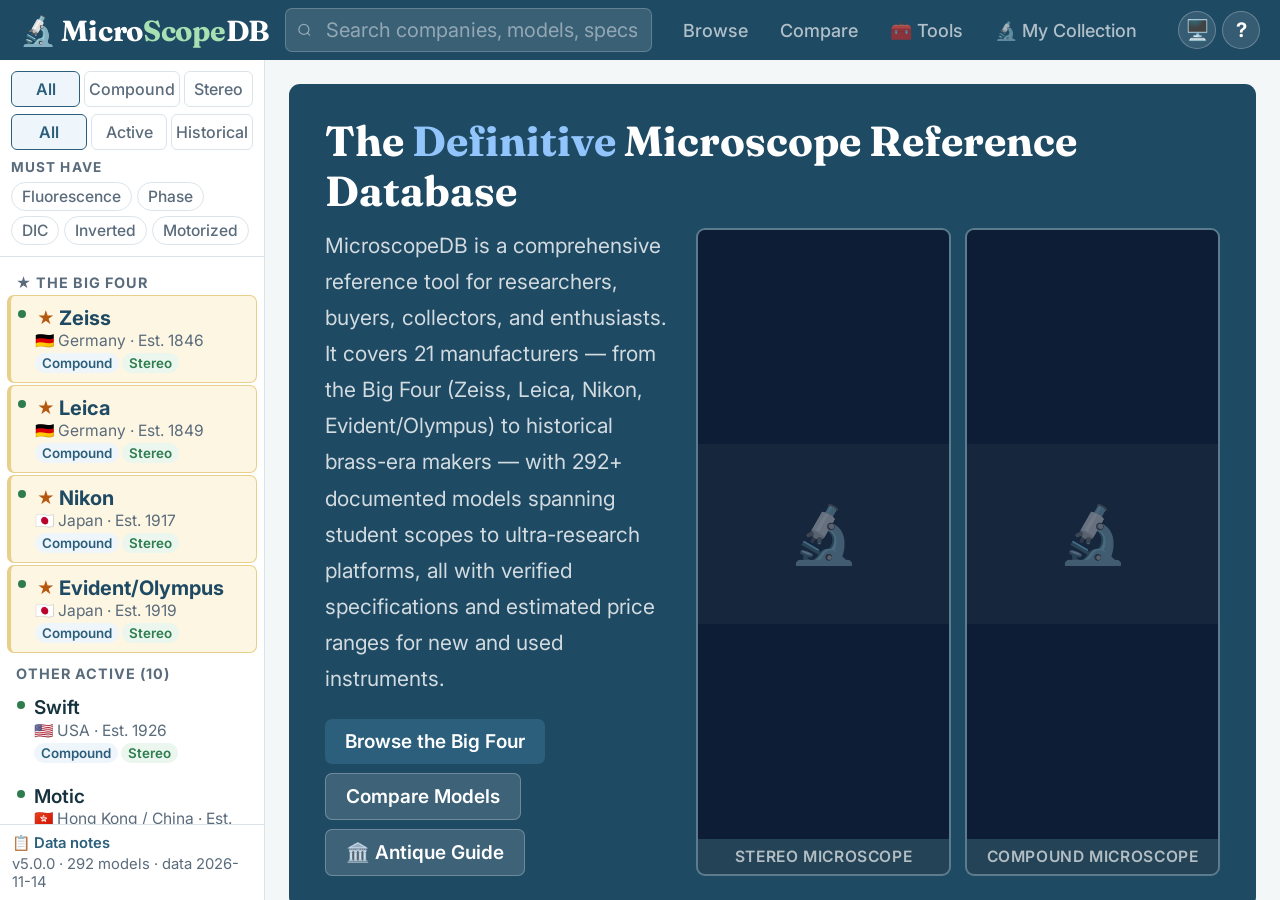
==== commit 34c612bd: "Add files via upload" ====
--- a/index.html
+++ b/index.html
@@ -11,8 +11,1014 @@
 <meta property="og:url" content="https://liebeneathtrees.github.io/Microscope_DB/">
 <meta name="twitter:card" content="summary">
 <meta name="theme-color" content="#1a3a5c">
+<link rel="preconnect" href="https://fonts.googleapis.com">
+<link rel="preconnect" href="https://fonts.gstatic.com" crossorigin>
+<link href="https://fonts.googleapis.com/css2?family=Fraunces:opsz,wght@9..144,600;9..144,700&family=Inter:wght@400;500;600;700&display=swap" rel="stylesheet">
+<script data-file="js/theme-early.js">
+// Color theme first, so the page never flashes the wrong colors. Auto follows the device.
+var MDB_THEME_KEY = 'mdb.theme.v1';
+function mdbThemeApply() {
+  var pref = 'auto';
+  try { pref = localStorage.getItem(MDB_THEME_KEY) || 'auto'; } catch (e) { /* ignore */ }
+  var dark = pref === 'dark' || (pref === 'auto' && window.matchMedia && window.matchMedia('(prefers-color-scheme: dark)').matches);
+  document.documentElement.setAttribute('data-theme', dark ? 'dark' : 'light');
+}
+mdbThemeApply();
+</script>
 <link rel="icon" href="data:image/svg+xml,%3Csvg xmlns='http://www.w3.org/2000/svg' viewBox='0 0 100 100'%3E%3Ctext y='.9em' font-size='90'%3E%F0%9F%94%AC%3C/text%3E%3C/svg%3E">
-<link rel="stylesheet" href="css/styles.css">
+<style data-file="css/styles.css">
+:root{
+  /* beneathtrees palette (light). Dark values are in the "beneathtrees theme" block below. */
+  --navy:#1f4a63;--blue:#2c5f7c;--blue-mid:#3b82c4;--blue-light:#eef6fb;
+  --blue-pale:#f6fafc;--blue-border:#c9dceb;--blue-border2:#9fc1d9;
+  --text:#16323f;--text2:#33495a;--text3:#5a6b7b;--text1:#16323f;
+  --border:#dbe4ea;--border2:#c3d0da;
+  --white:#ffffff;--bg:#f4f7f8;--surface-2:#f6f8fa;
+  --green:#2f7d4f;--green-bg:#eaf6ee;--green-border:#9fd3b0;
+  --red:#c53030;--red-bg:#fbeef0;--red-border:#f0a9a9;
+  --amber:#8a5a12;--amber-bg:#fdf6e3;--amber-border:#e8cf8a;--amber-bright:#b4580f;
+  --purple:#6b3fa0;--purple-bg:#f3eefa;--purple-border:#c9b6e6;
+  --sidebar-w:265px;--header-h:60px;
+  --font:Inter,-apple-system,BlinkMacSystemFont,'Segoe UI',Roboto,sans-serif;
+  --serif:Fraunces,Georgia,'Times New Roman',serif;
+  --base:20px;
+}
+*,*::before,*::after{box-sizing:border-box;margin:0;padding:0}
+html{font-size:var(--base);-webkit-font-smoothing:antialiased}
+body{background:var(--bg);color:var(--text);font-family:var(--font);height:100vh;overflow:hidden;display:flex;flex-direction:column}
+button{cursor:pointer;border:none;background:none;font-family:inherit}
+input,textarea{font-family:inherit}
+::-webkit-scrollbar{width:7px}::-webkit-scrollbar-thumb{background:var(--blue-border);border-radius:4px}
+
+/* HEADER */
+#header{height:var(--header-h);background:var(--navy);display:flex;align-items:center;padding:0 20px;gap:16px;flex-shrink:0}
+.logo{font-size:1.45rem;font-weight:800;color:#fff;letter-spacing:-.02em;white-space:nowrap;flex-shrink:0;cursor:pointer;transition:opacity .15s;user-select:none;text-decoration:none;display:block}
+.logo:hover{opacity:.85}
+.logo span{color:#93c5fd}
+.search-wrap{flex:1;max-width:480px;position:relative}
+.search-wrap input{width:100%;background:rgba(255,255,255,.12);border:1px solid rgba(255,255,255,.2);border-radius:7px;padding:9px 14px 9px 40px;color:#fff;font-size:1rem;outline:none}
+.search-wrap input::placeholder{color:rgba(255,255,255,.45)}
+.search-wrap input:focus{background:rgba(255,255,255,.18);border-color:rgba(255,255,255,.4)}
+.search-icon{position:absolute;left:12px;top:50%;transform:translateY(-50%);color:rgba(255,255,255,.45);pointer-events:none}
+.header-tabs{display:flex;gap:2px;margin-left:auto}
+.header-tab{padding:8px 15px;border-radius:7px;font-size:.9rem;font-weight:500;color:rgba(255,255,255,.65);transition:all .15s;white-space:nowrap}
+.header-tab:hover{color:#fff;background:rgba(255,255,255,.12)}
+.header-tab.active{color:#fff;background:var(--blue)}
+.badge{display:inline-flex;align-items:center;justify-content:center;background:var(--white);color:var(--blue);border-radius:99px;font-size:.65rem;font-weight:700;padding:1px 6px;margin-left:4px}
+
+/* LAYOUT */
+#layout{display:flex;flex:1;overflow:hidden}
+
+/* SIDEBAR */
+#sidebar{width:var(--sidebar-w);min-width:var(--sidebar-w);background:var(--white);border-right:1px solid var(--border);display:flex;flex-direction:column;overflow:hidden}
+.sidebar-filters{padding:11px;border-bottom:1px solid var(--border);display:flex;flex-direction:column;gap:7px}
+.filter-row{display:flex;gap:4px}
+.filter-btn{flex:1;padding:7px 4px;border-radius:6px;font-size:.8rem;font-weight:500;color:var(--text3);background:transparent;border:1px solid var(--border);cursor:pointer;transition:all .15s;text-align:center}
+.filter-btn:hover{color:var(--blue);border-color:var(--blue-mid)}
+.filter-btn.active{color:var(--blue);border-color:var(--blue);background:var(--blue-light);font-weight:600}
+.sidebar-list{flex:1;overflow-y:auto;padding:7px}
+.sidebar-section-label{padding:10px 9px 4px;font-size:.72rem;font-weight:700;letter-spacing:.07em;text-transform:uppercase;color:var(--text3)}
+
+/* Standard company item */
+.company-item{display:flex;align-items:flex-start;gap:9px;padding:9px;border-radius:7px;cursor:pointer;transition:all .15s;margin-bottom:2px;border:1px solid transparent}
+.company-item:hover{background:var(--blue-light);border-color:var(--blue-border)}
+.company-item.active{background:var(--blue-light);border-color:var(--blue)}
+.company-dot{width:8px;height:8px;border-radius:50%;flex-shrink:0;margin-top:5px}
+.dot-active{background:var(--green)}.dot-hist{background:var(--text3)}
+.company-item-name{font-size:.95rem;font-weight:600;color:var(--text);line-height:1.3}
+.company-item.active .company-item-name{color:var(--blue)}
+.company-item-country{font-size:.78rem;color:var(--text3);margin-bottom:3px}
+.cat-pills{display:flex;gap:3px;flex-wrap:wrap}
+.cat-pill{font-size:.67rem;padding:2px 7px;border-radius:99px;font-weight:600}
+.pill-compound{background:var(--blue-light);color:var(--blue)}
+.pill-stereo{background:var(--green-bg);color:var(--green)}
+
+/* FEATURED (Big Four) sidebar items */
+.company-item.featured-co{
+  border-left:4px solid var(--amber-bright);
+  background:var(--amber-bg);
+  border-color:var(--amber-border);
+  padding-left:7px;
+}
+.company-item.featured-co:hover{background:var(--amber-bg);border-color:var(--amber-bright)}
+.company-item.featured-co.active{background:var(--amber-border);border-color:var(--amber-bright)}
+.company-item.featured-co .company-item-name{font-size:1rem;font-weight:700;color:var(--navy)}
+.company-item.featured-co.active .company-item-name{color:var(--amber)}
+.co-star{color:var(--amber-bright);font-size:.85rem;margin-left:2px;flex-shrink:0}
+
+/* MAIN */
+#main{flex:1;overflow-y:auto;background:var(--bg);padding-bottom:0;transition:padding-bottom .25s}
+.view{padding:24px;animation:fadeUp .2s ease}
+@keyframes fadeUp{from{opacity:0;transform:translateY(6px)}to{opacity:1;transform:translateY(0)}}
+
+/* BUTTONS */
+.btn{display:inline-flex;align-items:center;gap:7px;padding:11px 20px;border-radius:7px;font-size:.95rem;font-weight:600;cursor:pointer;transition:all .15s;border:none;font-family:inherit}
+.btn-primary{background:var(--blue);color:#fff}
+.btn-primary:hover{background:#1d4ed8}
+.btn-ghost{background:rgba(255,255,255,.14);color:#fff;border:1px solid rgba(255,255,255,.25)}
+.btn-ghost:hover{background:rgba(255,255,255,.22)}
+.btn-outline{background:var(--white);color:var(--navy);border:1px solid var(--border2)}
+.btn-outline:hover{background:var(--blue-light);border-color:var(--blue);color:var(--blue)}
+.btn-danger{background:var(--red-bg);color:var(--red);border:1px solid var(--red-border)}
+.btn-danger:hover{background:var(--red-bg)}
+
+/* HOME */
+.home-hero{background:var(--navy);color:#fff;border-radius:11px;padding:32px 36px;margin-bottom:22px}
+.home-hero h1{font-size:2.1rem;font-weight:700;line-height:1.2;margin-bottom:11px}
+.home-hero h1 em{font-style:normal;color:#93c5fd}
+.home-hero-body{display:flex;gap:28px;align-items:stretch;min-height:260px}
+.home-hero-text{flex:1}
+.home-hero-text p{color:rgba(255,255,255,.82);font-size:1rem;line-height:1.78;margin-bottom:20px}
+.home-photos{display:flex;gap:14px;flex-shrink:0;align-self:stretch}
+.photo-card{width:255px;flex-shrink:0;background:rgba(255,255,255,.07);border:2px dashed rgba(255,255,255,.22);border-radius:9px;overflow:hidden;display:flex;flex-direction:column;cursor:default}
+.photo-card img{width:100%;flex:1;min-height:0;object-fit:contain;display:block;background:#0c1d35}
+.photo-placeholder{width:100%;flex:1;min-height:180px;display:flex;flex-direction:column;align-items:center;justify-content:center;gap:8px;background:rgba(255,255,255,.04)}
+.photo-placeholder-icon{font-size:2.8rem;opacity:.4}
+.photo-placeholder-text{font-size:.75rem;color:rgba(255,255,255,.38);text-align:center;line-height:1.5;padding:0 14px}
+.photo-card-label{padding:8px 10px;font-size:.78rem;font-weight:600;color:rgba(255,255,255,.65);text-align:center;background:rgba(0,0,0,.22);letter-spacing:.04em;text-transform:uppercase;flex-shrink:0}
+.home-feature-grid{display:grid;grid-template-columns:repeat(2,1fr);gap:14px;margin-bottom:22px}
+.feature-card{background:var(--white);border:1px solid var(--border);border-radius:10px;padding:20px;cursor:pointer;transition:all .18s;display:flex;flex-direction:column;gap:11px}
+.feature-card:hover{border-color:var(--blue-mid);box-shadow:0 4px 16px rgba(37,99,235,.1);transform:translateY(-1px)}
+.feature-card-icon{font-size:1.8rem;line-height:1}
+.feature-card-title{font-size:1.05rem;font-weight:700;color:var(--navy)}
+.feature-card-desc{font-size:.92rem;color:var(--text2);line-height:1.7;flex:1}
+.feature-card-link{font-size:.88rem;font-weight:600;color:var(--blue);display:flex;align-items:center;gap:4px;margin-top:4px}
+.feature-card-link::after{content:'→'}
+.home-scope-grid{display:grid;grid-template-columns:repeat(3,1fr);gap:13px;margin-bottom:22px}
+.scope-card{background:var(--white);border:1px solid var(--border);border-radius:10px;padding:17px}
+.scope-card-top{display:flex;align-items:center;gap:10px;margin-bottom:9px}
+.scope-card-icon{font-size:1.5rem}
+.scope-card-title{font-size:.97rem;font-weight:700;color:var(--navy)}
+.scope-card-body{font-size:.88rem;color:var(--text2);line-height:1.72}
+.scope-card-stat{margin-top:9px;padding-top:9px;border-top:1px solid var(--border);font-size:.82rem;color:var(--text3)}
+.scope-card-stat strong{color:var(--blue)}
+.photo-tip{background:var(--blue-light);border:1px solid var(--blue-border);border-left:3px solid var(--blue);border-radius:9px;padding:14px 18px;font-size:.9rem;color:var(--navy);line-height:1.72;margin-bottom:22px}
+.photo-tip code{background:rgba(37,99,235,.1);border-radius:4px;padding:1px 6px;font-family:monospace;font-size:.88em}
+.home-hero h1{font-size:2.1rem;font-weight:700;line-height:1.2;margin-bottom:11px}
+.home-hero h1 em{font-style:normal;color:#93c5fd}
+.home-hero p{color:rgba(255,255,255,.8);font-size:1.05rem;line-height:1.72;max-width:580px;margin-bottom:22px}
+.quick-actions{display:flex;gap:9px;flex-wrap:wrap}
+.stats-grid{display:grid;grid-template-columns:repeat(4,1fr);gap:14px;margin-bottom:24px}
+.stat-card{background:var(--white);border:1px solid var(--border);border-radius:10px;padding:20px;text-align:center}
+.stat-val{font-size:2.2rem;font-weight:700;color:var(--navy);line-height:1}
+.stat-label{font-size:.85rem;color:var(--text3);margin-top:6px}
+.section-title{font-size:1.05rem;font-weight:700;color:var(--navy);margin-bottom:14px;display:flex;align-items:center;gap:10px;letter-spacing:-.01em}
+.section-title::after{content:'';flex:1;height:1px;background:var(--border)}
+.tip-box{background:var(--amber-bg);border:1px solid var(--amber-border);border-left:3px solid var(--amber-bright);border-radius:9px;padding:17px 20px;font-size:.975rem;color:var(--amber);line-height:1.78}
+.tip-box strong{color:var(--amber)}
+.home-oem-cards{display:grid;grid-template-columns:repeat(2,1fr);gap:12px;margin-bottom:24px}
+.home-oem-card{background:var(--white);border:1px solid var(--border);border-radius:9px;padding:15px;cursor:pointer;transition:all .15s}
+.home-oem-card:hover{border-color:var(--blue);background:var(--blue-light)}
+.home-oem-card h4{font-size:.975rem;font-weight:700;color:var(--navy);margin-bottom:5px}
+.home-oem-card p{font-size:.9rem;color:var(--text2);line-height:1.6}
+
+/* COMPANY */
+.company-header{background:var(--white);border:1px solid var(--border);border-radius:11px;padding:24px;margin-bottom:20px}
+.company-header.featured-header{border-top:4px solid var(--amber-bright)}
+.company-header-top{display:flex;align-items:flex-start;gap:16px;margin-bottom:14px}
+.company-flag{font-size:2.4rem;line-height:1}
+.company-name{font-size:1.7rem;font-weight:700;color:var(--navy);line-height:1.2;margin-bottom:8px}
+.company-meta{display:flex;gap:16px;flex-wrap:wrap}
+.company-meta-item{display:flex;align-items:center;gap:4px;font-size:.9rem;color:var(--text3)}
+.status-badge{padding:3px 11px;border-radius:99px;font-size:.78rem;font-weight:600}
+.status-active{background:var(--green-bg);color:var(--green)}
+.status-hist{background:var(--surface-2);color:var(--text3)}
+.company-overview{font-size:1rem;color:var(--text2);line-height:1.82;margin-bottom:16px}
+.oem-relations{display:flex;gap:8px;flex-wrap:wrap;padding-top:16px;border-top:1px solid var(--border)}
+.oem-badge{display:inline-flex;align-items:center;gap:5px;padding:6px 12px;border-radius:7px;font-size:.875rem;font-weight:500;cursor:pointer;border:1px solid;transition:opacity .15s}
+.oem-badge:hover{opacity:.8}
+.oem-acquired{background:var(--red-bg);border-color:var(--red-border);color:var(--red)}
+.oem-absorbed{background:var(--amber-bg);border-color:var(--amber-border);color:var(--amber)}
+.oem-supplier{background:var(--blue-light);border-color:var(--blue-border);color:var(--blue)}
+.oem-sourced{background:var(--green-bg);border-color:var(--green-border);color:var(--green)}
+.oem-note{background:var(--surface-2);border-color:var(--border2);color:var(--text3)}
+
+/* MODELS */
+.model-filters{display:flex;gap:7px;margin-bottom:6px;flex-wrap:wrap;align-items:center}
+.mag-note{font-size:.78rem;color:var(--text3);margin-bottom:14px;padding:5px 11px;background:var(--bg);border-radius:5px;border-left:2px solid var(--blue-border);display:flex;align-items:center;gap:5px}
+.mf-btn{padding:6px 14px;border-radius:99px;font-size:.85rem;font-weight:500;color:var(--text3);border:1px solid var(--border);cursor:pointer;transition:all .15s;background:var(--white)}
+.mf-btn:hover{color:var(--blue);border-color:var(--blue)}
+.mf-btn.active{color:var(--blue);border-color:var(--blue);background:var(--blue-light);font-weight:600}
+.model-grid{display:grid;grid-template-columns:repeat(auto-fill,minmax(310px,1fr));gap:14px}
+.model-card{background:var(--white);border:1px solid var(--border);border-radius:10px;padding:18px;cursor:pointer;transition:all .18s;display:flex;flex-direction:column}
+.model-card:hover{border-color:var(--blue-mid);box-shadow:0 4px 14px rgba(37,99,235,.1);transform:translateY(-1px)}
+.model-card.discontinued-card{background:var(--surface-2);opacity:.95}
+.mc-top{display:flex;justify-content:space-between;align-items:flex-start;margin-bottom:10px}
+.type-badge{font-size:.72rem;font-weight:700;padding:3px 10px;border-radius:99px;letter-spacing:.03em;text-transform:uppercase}
+.type-compound{background:var(--blue-light);color:var(--blue)}
+.type-stereo{background:var(--green-bg);color:var(--green)}
+.mc-year{font-size:.85rem;color:var(--text3)}
+.mc-name{font-size:1.12rem;font-weight:700;color:var(--navy);margin-bottom:4px;line-height:1.25}
+.mc-series{font-size:.87rem;color:var(--text3);margin-bottom:9px}
+.mc-apps{display:flex;gap:4px;flex-wrap:wrap;margin-bottom:12px}
+.app-tag{font-size:.76rem;padding:3px 8px;border-radius:5px;background:var(--bg);color:var(--text3);border:1px solid var(--border)}
+.mc-specs{flex:1;display:flex;flex-direction:column;margin-bottom:13px}
+.spec-row{display:flex;justify-content:space-between;align-items:baseline;gap:8px;font-size:.9rem;padding:5px 0;border-bottom:1px solid var(--border)}
+.spec-row:last-child{border-bottom:none}
+.spec-k{color:var(--text3);flex-shrink:0}
+.spec-v{color:var(--text);text-align:right;max-width:185px;overflow:hidden;text-overflow:ellipsis;white-space:nowrap}
+.sv-yes{color:var(--green);font-weight:600}
+.sv-no{color:var(--text3)}
+
+/* PRICE DISPLAY */
+.mc-price{display:flex;gap:6px;flex-wrap:wrap;padding:9px 0 11px;border-bottom:1px solid var(--border);margin-bottom:11px}
+.price-line{display:flex;align-items:center;gap:5px;font-size:.82rem}
+.price-line-label{color:var(--text3);font-weight:500;white-space:nowrap}
+.price-line-val{color:var(--navy);font-weight:700}
+.price-new-tag{background:var(--green-bg);border:1px solid var(--green-border);border-radius:5px;padding:3px 9px;font-size:.78rem;color:var(--green);font-weight:700}
+.price-used-tag{background:var(--blue-light);border:1px solid var(--blue-border);border-radius:5px;padding:3px 9px;font-size:.78rem;color:var(--blue);font-weight:700}
+.price-disc-note{font-size:.72rem;color:var(--text3)}
+
+.mc-footer{display:flex;gap:8px;align-items:center;padding-top:11px;border-top:1px solid var(--border);margin-top:auto}
+.price-tier{font-size:.76rem;font-weight:700;padding:3px 10px;border-radius:99px}
+.tier-budget{background:var(--green-bg);color:var(--green)}
+.tier-mid{background:var(--blue-light);color:var(--blue)}
+.tier-premium{background:var(--amber-bg);color:var(--amber)}
+.tier-ultra{background:var(--purple-bg);color:var(--purple)}
+.cmp-btn{margin-left:auto;padding:4px 12px;border-radius:6px;font-size:.8rem;font-weight:600;border:1px solid var(--border2);color:var(--text3);transition:all .15s;cursor:pointer;background:white}
+.cmp-btn:hover,.cmp-btn.added{background:var(--blue-light);color:var(--blue);border-color:var(--blue)}
+.oem-src-tag{font-size:.72rem;padding:3px 8px;border-radius:5px;background:var(--blue-light);color:var(--blue);border:1px solid var(--blue-border)}
+
+/* MODAL */
+.modal-overlay{position:fixed;inset:0;background:rgba(15,23,42,.45);z-index:500;display:flex;align-items:center;justify-content:center;padding:22px;opacity:0;pointer-events:none;transition:opacity .2s}
+.modal-overlay.open{opacity:1;pointer-events:all}
+.modal-box{background:var(--white);border:1px solid var(--border2);border-radius:11px;width:100%;max-width:760px;max-height:90vh;overflow-y:auto;transform:translateY(12px);transition:transform .2s;box-shadow:0 22px 55px rgba(0,0,0,.13)}
+.modal-overlay.open .modal-box{transform:translateY(0)}
+.modal-header{display:flex;align-items:flex-start;justify-content:space-between;padding:22px;border-bottom:1px solid var(--border);position:sticky;top:0;background:var(--white);z-index:10}
+.modal-co-name{font-size:.85rem;color:var(--blue);font-weight:700;letter-spacing:.04em;text-transform:uppercase;margin-bottom:4px}
+.modal-m-name{font-size:1.65rem;font-weight:700;color:var(--navy);line-height:1.2}
+.modal-close{width:33px;height:33px;border-radius:7px;background:var(--bg);color:var(--text2);display:flex;align-items:center;justify-content:center;cursor:pointer;border:1px solid var(--border);flex-shrink:0;transition:all .15s;font-size:1.05rem}
+.modal-close:hover{background:var(--red-bg);color:var(--red)}
+.modal-body{padding:22px}
+.modal-meta{display:flex;gap:8px;flex-wrap:wrap;margin-bottom:18px}
+.modal-price-box{background:var(--bg);border:1px solid var(--border);border-radius:9px;padding:14px 18px;margin-bottom:20px;display:flex;gap:24px;flex-wrap:wrap}
+.modal-price-item{display:flex;flex-direction:column;gap:3px}
+.modal-price-label{font-size:.78rem;color:var(--text3);font-weight:600;text-transform:uppercase;letter-spacing:.05em}
+.modal-price-val{font-size:1.05rem;font-weight:700;color:var(--navy)}
+.modal-price-val.price-disc{color:var(--text3);font-size:.9rem;font-style:italic}
+.modal-sec{margin-bottom:22px}
+.modal-sec-title{font-size:.77rem;font-weight:700;letter-spacing:.09em;text-transform:uppercase;color:var(--blue);margin-bottom:11px;padding-bottom:6px;border-bottom:2px solid var(--blue-light)}
+.spec-grid{display:grid;grid-template-columns:repeat(2,1fr);border:1px solid var(--border);border-radius:7px;overflow:hidden}
+.sg-entry{padding:10px 14px;border-bottom:1px solid var(--border)}
+.sg-entry:nth-child(even){border-left:1px solid var(--border)}
+.sg-key{font-size:.77rem;color:var(--text3);text-transform:uppercase;letter-spacing:.04em;margin-bottom:3px}
+.sg-val{font-size:.97rem;color:var(--text);font-weight:500;line-height:1.4}
+.noteworthy{background:var(--blue-light);border:1px solid var(--blue-border);border-radius:7px;padding:15px 17px;font-size:.97rem;color:var(--navy);line-height:1.78}
+.obj-warning{background:var(--red-bg);border:2px solid var(--red-border);border-radius:8px;padding:14px 17px;font-size:.93rem;color:var(--red);line-height:1.7;margin-bottom:14px;font-weight:500}
+.obj-meta-grid{display:grid;grid-template-columns:repeat(3,1fr);gap:8px;margin-bottom:14px}
+@media(max-width:600px){.obj-meta-grid{grid-template-columns:1fr}}
+.obj-meta-card{background:var(--bg);border:1px solid var(--border2);border-radius:7px;padding:10px 13px}
+.obj-meta-label{font-size:.7rem;font-weight:700;letter-spacing:.07em;text-transform:uppercase;color:var(--text3);margin-bottom:4px}
+.obj-meta-val{font-size:.87rem;color:var(--text);font-weight:600}
+.obj-series-table{width:100%;border-collapse:collapse;font-size:.87rem;margin-bottom:12px}
+.obj-series-table th{background:var(--blue-light);color:var(--blue);font-weight:700;font-size:.72rem;letter-spacing:.06em;text-transform:uppercase;padding:7px 10px;text-align:left;border-bottom:2px solid var(--blue-border)}
+.obj-series-table td{padding:8px 10px;border-bottom:1px solid var(--border);vertical-align:top;line-height:1.55}
+.compat-label{font-size:.75rem;font-weight:700;color:var(--text3);letter-spacing:.04em;text-transform:uppercase;margin:10px 0 6px}
+.incompat-list{display:flex;flex-direction:column;gap:4px;margin-bottom:10px}
+.incompat-item{display:flex;align-items:flex-start;gap:8px;font-size:.86rem;color:var(--text2);line-height:1.5}
+.incompat-item::before{content:"✕";color:var(--red);font-weight:700;flex-shrink:0;margin-top:1px}
+.buying-tip-box{background:var(--green-bg);border:1px solid var(--green-border);border-radius:7px;padding:12px 15px;font-size:.87rem;color:var(--green);line-height:1.65;margin-top:8px}
+.acc-section-head{font-size:.74rem;font-weight:700;letter-spacing:.07em;text-transform:uppercase;color:var(--text3);margin:14px 0 6px;padding-top:10px;border-top:1px solid var(--border)}
+.acc-section-head:first-child{border-top:none;margin-top:0;padding-top:0}
+.acc-table{width:100%;border-collapse:collapse;font-size:.86rem;margin-bottom:4px}
+.acc-table td{padding:7px 10px;border-bottom:1px solid var(--border);vertical-align:top;line-height:1.55}
+.acc-table tr:last-child td{border-bottom:none}
+.acc-name{font-weight:600;color:var(--navy);min-width:140px}
+.acc-code{font-size:.77rem;color:var(--text3);font-family:monospace;margin-top:2px}
+.acc-note{color:var(--text2)}
+.coll-view{max-width:900px;margin:0 auto}
+.coll-hero{background:linear-gradient(135deg,var(--navy) 0%,#1e4d8c 100%);border-radius:12px;padding:26px 28px;margin-bottom:24px;color:#fff}
+.coll-hero h2{font-size:1.45rem;font-weight:800;margin-bottom:6px}
+.coll-hero p{font-size:.92rem;opacity:.78;line-height:1.6}
+.coll-grid{display:grid;grid-template-columns:repeat(auto-fit,minmax(270px,1fr));gap:16px;margin-bottom:24px}
+.coll-card{background:var(--white);border:2px solid var(--blue-border);border-radius:12px;overflow:hidden;cursor:pointer;transition:all .18s}
+.coll-card:hover{border-color:var(--blue);box-shadow:0 4px 18px rgba(37,99,235,.15);transform:translateY(-2px)}
+.coll-card-top{background:var(--blue-light);padding:16px 18px 14px;border-bottom:1px solid var(--blue-border)}
+.coll-card-make{font-size:.75rem;font-weight:700;letter-spacing:.07em;text-transform:uppercase;color:var(--blue);margin-bottom:3px}
+.coll-card-name{font-size:1.15rem;font-weight:800;color:var(--navy);line-height:1.2;margin-bottom:5px}
+.coll-card-sub{font-size:.82rem;color:var(--text3)}
+.coll-card-body{padding:14px 18px}
+.coll-sn{font-size:.8rem;color:var(--text3);margin-bottom:10px;font-family:monospace}
+.coll-tags{display:flex;gap:5px;flex-wrap:wrap;margin-bottom:12px}
+.coll-tag{font-size:.72rem;padding:3px 9px;border-radius:99px;font-weight:600;background:var(--amber-bg);color:var(--amber);border:1px solid var(--amber-border)}
+.coll-highlight{font-size:.83rem;color:var(--text2);line-height:1.6;margin-bottom:12px;border-left:3px solid var(--blue-border);padding-left:10px}
+.coll-btn{width:100%;padding:10px;border-radius:7px;background:var(--blue);color:#fff;font-size:.88rem;font-weight:600;border:none;cursor:pointer;transition:background .15s}
+.coll-btn:hover{background:#1d4ed8}
+.coll-warn-card{background:var(--red-bg);border:2px solid var(--red-border);border-radius:10px;padding:16px 18px;margin-bottom:16px}
+.coll-warn-title{font-size:.8rem;font-weight:700;letter-spacing:.06em;text-transform:uppercase;color:var(--red);margin-bottom:7px}
+.coll-warn-text{font-size:.88rem;color:var(--red);line-height:1.65}
+.industry-hero{background:linear-gradient(135deg,#1a2e4a 0%,#243b55 100%);border-radius:12px;padding:24px 28px;margin-bottom:22px;color:#fff}
+.industry-hero h2{font-size:1.35rem;font-weight:800;margin-bottom:6px}
+.industry-hero p{font-size:.9rem;opacity:.75;line-height:1.65;max-width:780px}
+.industry-group{margin-bottom:28px}
+.industry-group-head{display:flex;align-items:center;gap:10px;margin-bottom:12px;padding-bottom:9px;border-bottom:2px solid var(--border2)}
+.industry-group-name{font-size:1.05rem;font-weight:800;color:var(--navy)}
+.industry-group-count{font-size:.76rem;background:var(--blue-light);color:var(--blue);padding:2px 9px;border-radius:99px;font-weight:700}
+.oem-legend{display:flex;flex-wrap:wrap;gap:8px;margin-bottom:18px}
+.rel-split{background:var(--red-bg);color:var(--red)}
+.rel-name_change{background:var(--blue-light);color:#0891b2}
+.oem-tbl tr.r-split td{border-left:3px solid #dc2626}
+.oem-tbl tr.r-name_change td{border-left:3px solid #0891b2}
+@media(max-width:768px){body{height:auto;min-height:100svh;overflow-y:auto;-webkit-overflow-scrolling:touch}#layout{display:block;overflow:visible;min-height:0}#main{width:100%;height:auto;overflow-y:visible;min-height:50vh;touch-action:pan-y}.modal-box{max-height:88svh;max-height:88vh}}
+.app-tags{display:flex;gap:7px;flex-wrap:wrap}
+.app-tag-lg{padding:6px 14px;border-radius:99px;font-size:.9rem;font-weight:500;background:var(--bg);color:var(--text2);border:1px solid var(--border)}
+.oem-notice{background:var(--blue-light);border:1px solid var(--blue-border);border-radius:7px;padding:14px 16px;font-size:.95rem;color:var(--navy);line-height:1.75;cursor:pointer}
+.oem-notice:hover{border-color:var(--blue)}
+.modal-footer{padding:16px 22px;border-top:1px solid var(--border);display:flex;gap:9px}
+
+/* COMPARE */
+.compare-empty{text-align:center;padding:58px 24px}
+.compare-empty-icon{font-size:3.2rem;margin-bottom:16px}
+.compare-empty h3{font-size:1.5rem;font-weight:700;color:var(--navy);margin-bottom:9px}
+.compare-empty p{color:var(--text2);font-size:.975rem;line-height:1.7;max-width:420px;margin:0 auto}
+.compare-topbar{display:flex;justify-content:space-between;align-items:center;margin-bottom:20px;flex-wrap:wrap;gap:10px}
+.cmp-table-wrap{overflow-x:auto}
+.cmp-table{width:100%;border-collapse:collapse;min-width:600px;border-radius:9px;overflow:hidden;border:1px solid var(--border)}
+.cmp-table th{background:var(--navy);color:#fff;padding:14px 16px;font-size:.87rem;font-weight:600;text-align:left}
+.cmp-table th:first-child{min-width:170px}
+.cmp-table td{padding:11px 16px;border-bottom:1px solid var(--border);font-size:.92rem;vertical-align:top}
+.cmp-table td:first-child{font-weight:600;color:var(--text3);font-size:.87rem;background:var(--bg);white-space:nowrap}
+.cmp-table tr:hover td{background:var(--blue-light)}
+.cmp-table tr:hover td:first-child{background:var(--blue-light)}
+.cmp-co{font-size:.73rem;color:#93c5fd;font-weight:700;letter-spacing:.04em;text-transform:uppercase}
+.cmp-name{font-size:1rem;font-weight:700;color:#fff;margin:2px 0}
+.rm-btn{font-size:.77rem;color:#fca5a5;background:rgba(255,255,255,.1);border:none;border-radius:99px;padding:2px 8px;cursor:pointer;margin-top:4px}
+.rm-btn:hover{background:rgba(239,68,68,.3);color:#fff}
+.sv-yes{color:var(--green);font-weight:600}.sv-no{color:var(--text3)}
+
+/* OEM TABLE */
+.oem-intro{background:var(--white);border:1px solid var(--border);border-radius:9px;padding:18px;margin-bottom:22px;font-size:.975rem;color:var(--text2);line-height:1.78}
+.oem-intro strong{color:var(--navy)}
+.oem-tbl-wrap{overflow-x:auto}
+.oem-tbl{width:100%;border-collapse:collapse;border:1px solid var(--border);border-radius:9px;overflow:hidden}
+.oem-tbl th{background:var(--navy);color:#fff;padding:13px 16px;font-size:.87rem;font-weight:600;text-align:left;white-space:nowrap}
+.oem-tbl td{padding:13px 16px;border-bottom:1px solid var(--border);font-size:.92rem;vertical-align:top}
+.oem-tbl tr:last-child td{border-bottom:none}
+.oem-tbl tbody tr:hover td{background:var(--blue-light);cursor:pointer}
+.oem-tbl tr.r-merger td{border-left:3px solid var(--amber)}
+.oem-tbl tr.r-acquisition td{border-left:3px solid var(--red)}
+.oem-tbl tr.r-oem td{border-left:3px solid var(--blue)}
+.oem-tbl tr.r-rebrand td{border-left:3px solid var(--purple)}
+.rel-pill{font-size:.72rem;font-weight:700;padding:3px 10px;border-radius:99px;text-transform:uppercase;letter-spacing:.04em;white-space:nowrap}
+.rel-merger{background:var(--amber-bg);color:var(--amber)}.rel-acquisition{background:var(--red-bg);color:var(--red)}
+.rel-oem{background:var(--blue-light);color:var(--blue)}.rel-rebrand{background:var(--purple-bg);color:var(--purple)}
+.oem-co-link{color:var(--blue);font-weight:600;cursor:pointer}
+.oem-co-link:hover{text-decoration:underline}
+
+/* ANTIQUE GUIDE ENHANCEMENTS */
+.antique-hero-new{background:linear-gradient(135deg,#1c1a14 0%,#2d2618 50%,#1c1a14 100%);border-radius:14px;padding:30px 32px;margin-bottom:24px;color:#fff;position:relative;overflow:hidden}
+.antique-hero-new h2{font-size:1.5rem;font-weight:800;margin-bottom:8px;color:#f5e6a3}
+.antique-hero-new p{font-size:.93rem;line-height:1.75;opacity:.82;max-width:720px}
+.antique-hero-tags{display:flex;gap:8px;flex-wrap:wrap;margin-top:14px}
+.antique-hero-tag{font-size:.75rem;padding:4px 12px;border-radius:99px;font-weight:700;background:rgba(212,175,55,.18);color:#f5e6a3;border:1px solid rgba(212,175,55,.3)}
+.antique-quick-facts{display:grid;grid-template-columns:repeat(auto-fit,minmax(180px,1fr));gap:12px;margin-bottom:22px}
+.aqf-card{background:var(--white);border:1px solid var(--border);border-radius:10px;padding:14px 16px;border-left:3px solid var(--amber)}
+.aqf-icon{font-size:1.3rem;margin-bottom:6px}
+.aqf-title{font-size:.72rem;font-weight:700;text-transform:uppercase;letter-spacing:.07em;color:var(--text3);margin-bottom:3px}
+.aqf-val{font-size:.93rem;font-weight:700;color:var(--navy);line-height:1.4}
+.antique-edu-grid{display:grid;grid-template-columns:1fr 1fr;gap:16px;margin-bottom:22px}
+@media(max-width:700px){.antique-edu-grid{grid-template-columns:1fr}}
+.edu-card{background:var(--white);border:1px solid var(--border);border-radius:10px;padding:18px 20px}
+.edu-card h4{font-size:.95rem;font-weight:800;color:var(--navy);margin-bottom:10px;display:flex;align-items:center;gap:8px}
+.edu-card p,.edu-card li{font-size:.87rem;color:var(--text2);line-height:1.7}
+.edu-card ul{padding-left:16px;margin:0}
+.edu-card li{margin-bottom:5px}
+.science-card{background:linear-gradient(135deg,#0f2027,#203a43,#2c5364);border-radius:10px;padding:18px 20px;color:#fff;margin-bottom:22px}
+.science-card h4{font-size:.95rem;font-weight:800;color:#93c5fd;margin-bottom:12px;display:flex;align-items:center;gap:8px}
+.science-fact{display:flex;gap:12px;margin-bottom:12px;align-items:flex-start}
+.science-fact:last-child{margin-bottom:0}
+.sf-year{font-size:.75rem;font-weight:800;color:#fcd34d;min-width:52px;padding-top:2px}
+.sf-text{font-size:.86rem;line-height:1.65;opacity:.88}
+.sf-text strong{color:#93c5fd;opacity:1}
+.auth-guide{background:var(--amber-bg);border:1px solid var(--amber-border);border-radius:10px;padding:18px 20px;margin-bottom:22px}
+.auth-guide h4{font-size:.95rem;font-weight:800;color:var(--amber);margin-bottom:10px;display:flex;align-items:center;gap:8px}
+.auth-row{display:flex;gap:10px;margin-bottom:8px;align-items:flex-start;font-size:.87rem;color:var(--text2);line-height:1.65}
+.auth-row .check{color:#16a34a;font-weight:700;flex-shrink:0}
+.auth-row .warn{color:var(--red);font-weight:700;flex-shrink:0}
+.resources-strip{background:var(--bg);border:1px solid var(--border);border-radius:10px;padding:16px 20px;margin-top:22px}
+.resources-strip h4{font-size:.85rem;font-weight:700;color:var(--navy);margin-bottom:10px;text-transform:uppercase;letter-spacing:.06em}
+.res-links{display:flex;flex-wrap:wrap;gap:8px}
+.res-link{font-size:.82rem;padding:5px 12px;border-radius:6px;background:var(--white);border:1px solid var(--border2);color:var(--blue);font-weight:600;cursor:pointer}
+/* AI GUIDE */
+/* BINOCULAR TIMELINE */
+.bino-section{background:var(--white);border:1px solid var(--border);border-radius:11px;padding:22px;margin-bottom:22px}
+.bino-section h3{font-size:1.2rem;font-weight:700;color:var(--navy);margin-bottom:5px;display:flex;align-items:center;gap:9px}
+.bino-intro{font-size:.95rem;color:var(--text2);line-height:1.78;margin-bottom:20px}
+.timeline{display:flex;flex-direction:column;gap:0;position:relative}
+.timeline::before{content:'';position:absolute;left:110px;top:0;bottom:0;width:2px;background:var(--border2)}
+.tl-item{display:flex;gap:0;align-items:flex-start;margin-bottom:18px;position:relative}
+.tl-year{width:102px;min-width:102px;font-size:.9rem;font-weight:700;color:var(--navy);text-align:right;padding-right:16px;padding-top:2px;line-height:1.3}
+.tl-dot{width:14px;height:14px;border-radius:50%;border:3px solid var(--white);flex-shrink:0;margin-top:3px;position:relative;z-index:1}
+.dot-pioneer{background:var(--amber-bright)}
+.dot-major{background:var(--blue)}
+.dot-trinocular{background:var(--purple)}
+.dot-era{background:var(--green)}
+.tl-content{flex:1;padding-left:16px}
+.tl-title{font-size:.97rem;font-weight:700;color:var(--navy);margin-bottom:3px;line-height:1.3}
+.tl-desc{font-size:.88rem;color:var(--text2);line-height:1.65}
+.tl-maker{font-size:.78rem;font-weight:600;color:var(--blue);margin-top:3px}
+.tl-legend{display:flex;gap:16px;flex-wrap:wrap;padding:13px 16px;background:var(--bg);border-radius:7px;margin-bottom:18px}
+.tl-leg-item{display:flex;align-items:center;gap:6px;font-size:.82rem;color:var(--text2)}
+.tl-leg-dot{width:10px;height:10px;border-radius:50%;flex-shrink:0}
+.headtype-pills{display:flex;gap:4px;flex-wrap:wrap}
+.ht-pill{font-size:.72rem;font-weight:700;padding:2px 8px;border-radius:99px;white-space:nowrap}
+.ht-mono{background:var(--surface-2);color:var(--text3)}
+.ht-bino{background:var(--blue-light);color:var(--blue)}
+.ht-bino-only{background:var(--navy);color:#fff}
+.ht-tri{background:var(--purple-bg);color:var(--purple)}
+.ht-stereo{background:var(--green-bg);color:var(--green)}
+.bino-callout{background:linear-gradient(135deg,#1e3a5f,#1a3a5c);color:#fff;border-radius:9px;padding:16px 20px;margin-bottom:20px;font-size:.93rem;line-height:1.72}
+.bino-callout strong{color:#93c5fd}
+/* ANTIQUE GUIDE */
+/* ANTIQUE GUIDE */
+.antique-view{}
+.antique-hero{background:linear-gradient(135deg,#2d1a0e 0%,#4a2c12 50%,#3d2510 100%);color:#fff;border-radius:11px;padding:28px 34px;margin-bottom:22px}
+.antique-hero h2{font-size:1.9rem;font-weight:700;margin-bottom:9px;letter-spacing:-.02em}
+.antique-hero h2 em{font-style:normal;color:#f6c87a}
+.antique-hero p{color:rgba(255,255,255,.78);font-size:1rem;line-height:1.72;max-width:650px}
+.antique-filters{display:flex;gap:9px;flex-wrap:wrap;margin-bottom:22px;align-items:center}
+.af-group{display:flex;gap:4px;flex-wrap:wrap;align-items:center}
+.af-label{font-size:.8rem;font-weight:700;color:var(--text3);text-transform:uppercase;letter-spacing:.05em;white-space:nowrap;margin-right:3px}
+.af-btn{padding:6px 13px;border-radius:99px;font-size:.85rem;font-weight:500;border:1px solid var(--border2);color:var(--text3);cursor:pointer;background:var(--white);transition:all .15s;font-family:inherit}
+.af-btn:hover{color:var(--amber);border-color:#d97706;background:var(--amber-bg)}
+.af-btn.active{color:var(--amber);border-color:#d97706;background:var(--amber-bg);font-weight:700}
+.af-divider{width:1px;height:28px;background:var(--border2);margin:0 4px}
+.antique-grid{display:flex;flex-direction:column;gap:0}
+.era-section{margin-bottom:28px}
+.era-header{display:flex;align-items:center;gap:12px;margin-bottom:14px;padding:12px 16px;background:var(--navy);border-radius:9px;color:#fff}
+.era-icon{font-size:1.6rem}
+.era-title{font-size:1.15rem;font-weight:700;letter-spacing:-.01em}
+.era-sub{font-size:.87rem;color:rgba(255,255,255,.6);margin-top:2px}
+.era-count{margin-left:auto;background:rgba(255,255,255,.18);border-radius:99px;padding:3px 11px;font-size:.82rem;font-weight:600}
+.antique-table-wrap{overflow-x:auto;border:1px solid var(--border);border-radius:9px;margin-bottom:4px}
+.antique-table{width:100%;border-collapse:collapse;min-width:900px}
+.antique-table th{background:var(--bg);color:var(--text3);font-size:.78rem;font-weight:700;letter-spacing:.06em;text-transform:uppercase;padding:11px 14px;text-align:left;border-bottom:2px solid var(--border);white-space:nowrap}
+.antique-table td{padding:11px 14px;border-bottom:1px solid var(--border);font-size:.93rem;vertical-align:top;line-height:1.55}
+.antique-table tr:last-child td{border-bottom:none}
+.antique-table tr:hover td{background:var(--amber-bg)}
+.at-maker{font-weight:700;color:var(--navy)}
+.at-model{color:var(--text2)}
+.at-years{white-space:nowrap;color:var(--text3);font-size:.88rem}
+.at-origin{font-size:.82rem}
+.flag-sm{font-size:.95rem;margin-right:3px}
+.rarity-pill{font-size:.72rem;font-weight:700;padding:2px 8px;border-radius:99px;white-space:nowrap}
+.r-common{background:var(--surface-2);color:var(--text3)}
+.r-scarce{background:var(--blue-light);color:var(--blue)}
+.r-rare{background:var(--amber-bg);color:var(--amber)}
+.r-exceptional{background:var(--red-bg);color:var(--red)}
+.value-range{font-weight:700;color:var(--navy);white-space:nowrap}
+.value-range.v-low{color:var(--green)}
+.value-range.v-mid{color:var(--blue)}
+.value-range.v-high{color:var(--amber)}
+.value-range.v-ultra{color:var(--red)}
+.at-features{font-size:.88rem;color:var(--text2)}
+.antique-tip{background:var(--amber-bg);border:1px solid var(--amber-border);border-left:3px solid var(--amber-bright);border-radius:9px;padding:15px 18px;margin-bottom:22px;font-size:.95rem;color:var(--amber);line-height:1.75}
+.antique-tip strong{color:var(--amber)}
+.antique-note{background:var(--blue-light);border:1px solid var(--blue-border);border-radius:9px;padding:14px 18px;font-size:.9rem;color:var(--navy);line-height:1.72;margin-top:18px}
+
+/* TRAY */
+#compare-tray{position:fixed;bottom:0;left:var(--sidebar-w);right:0;background:var(--navy);border-top:3px solid var(--blue);padding:12px 22px;display:flex;align-items:center;gap:12px;z-index:200;transform:translateY(100%);transition:transform .25s}
+#compare-tray.visible{transform:translateY(0)}
+.tray-label{font-size:.87rem;color:rgba(255,255,255,.6);white-space:nowrap}
+.tray-items{display:flex;gap:7px;flex:1;flex-wrap:wrap}
+.tray-item{display:flex;align-items:center;gap:5px;background:rgba(255,255,255,.12);border:1px solid rgba(255,255,255,.2);border-radius:6px;padding:5px 11px;font-size:.87rem;color:#fff}
+.tray-rm{color:rgba(255,255,255,.5);cursor:pointer;padding:0 2px;transition:color .15s;font-size:1.1rem}
+.tray-rm:hover{color:#fca5a5}
+.tray-cmp{padding:10px 20px;background:var(--blue);color:#fff;border-radius:7px;font-weight:700;font-size:.9rem;cursor:pointer;transition:all .15s;white-space:nowrap;flex-shrink:0;font-family:inherit}
+.tray-cmp:hover{background:#1d4ed8}
+
+/* MISC */
+.empty-state{text-align:center;padding:46px 22px}
+.empty-state h3{font-size:1.3rem;font-weight:700;color:var(--navy);margin-bottom:7px}
+.empty-state p{color:var(--text2);font-size:.975rem}
+.load-error{background:var(--red-bg);border:1px solid var(--red-border);border-radius:9px;padding:22px;margin:22px;font-size:.975rem;color:var(--red);line-height:1.75}
+.load-error strong{font-size:1.05rem}
+
+/* ── Browse landing ── */
+.bl-landing{padding:28px 32px}
+.bl-hero{margin-bottom:28px}
+.bl-hero h2{font-size:1.45rem;font-weight:700;color:var(--navy);margin:0 0 8px}
+.bl-hero p{color:var(--text2);font-size:.95rem;margin:0}
+.bl-group-title{font-size:.8rem;font-weight:700;text-transform:uppercase;letter-spacing:.06em;color:var(--text3);margin:0 0 10px}
+.bl-chips{display:flex;flex-wrap:wrap;gap:9px;margin-bottom:28px}
+.bl-chip{display:flex;align-items:center;gap:6px;padding:8px 14px;border-radius:8px;border:1.5px solid var(--blue-border);background:var(--bg);cursor:pointer;font-size:.88rem;font-family:inherit;color:var(--text1);transition:background .12s,border-color .12s;white-space:nowrap}
+.bl-chip:hover{background:var(--blue-light);border-color:var(--blue)}
+.bl-chip--featured{border-color:#f59e0b;background:var(--amber-bg)}
+.bl-chip--featured:hover{background:var(--amber-bg)}
+.bl-chip-flag{font-size:1rem}
+.bl-chip-name{font-weight:600}
+.bl-chip-star{color:#f59e0b;font-size:.8rem}
+@media(max-width:768px){.bl-landing{padding:16px}.bl-chip{font-size:.82rem;padding:7px 11px}}
+═══════════════════════════════════════════════ */
+.hamburger{display:none;align-items:center;justify-content:center;width:38px;height:38px;border-radius:7px;background:rgba(255,255,255,.12);border:1px solid rgba(255,255,255,.2);cursor:pointer;flex-shrink:0;transition:background .15s}
+.hamburger:hover{background:rgba(255,255,255,.22)}
+.hamburger span{display:block;width:18px;height:2px;background:var(--white);border-radius:2px;position:relative;transition:all .2s}
+.hamburger span::before,.hamburger span::after{content:'';display:block;width:18px;height:2px;background:var(--white);border-radius:2px;position:absolute;transition:all .2s}
+.hamburger span::before{top:-5px}
+.hamburger span::after{top:5px}
+.hamburger.is-open span{background:transparent}
+.hamburger.is-open span::before{transform:rotate(45deg);top:0}
+.hamburger.is-open span::after{transform:rotate(-45deg);top:0}
+#sidebar-backdrop{display:none;position:fixed;inset:0;background:rgba(0,0,0,.45);z-index:398;backdrop-filter:blur(1px)}
+#sidebar-backdrop.visible{display:block}
+
+@media(max-width:768px){
+  /* ── Header ── */
+  #header{flex-wrap:wrap;padding:10px 14px;gap:8px;height:auto}
+  .hamburger{display:flex;order:-1}
+  .logo{font-size:1.2rem;order:0}
+  .search-wrap{order:2;flex:1;min-width:0;max-width:100%}
+  .header-tabs{order:3;width:100%;display:flex;gap:0;overflow-x:auto;-webkit-overflow-scrolling:touch;scrollbar-width:none;padding-bottom:2px;border-top:1px solid rgba(255,255,255,.1);padding-top:6px;margin-top:2px}
+  .header-tabs::-webkit-scrollbar{display:none}
+  .header-tab{padding:7px 12px;font-size:.82rem;white-space:nowrap;border-radius:6px}
+  .badge{font-size:.65rem;padding:1px 5px}
+
+  /* ── Sidebar as fixed drawer ── */
+  #sidebar{
+    position:fixed;
+    top:0;left:calc(-1 * var(--sidebar-w));
+    height:100vh;
+    z-index:399;
+    transition:left .26s cubic-bezier(.4,0,.2,1);
+    box-shadow:none;
+    padding-top:env(safe-area-inset-top,0px)
+  }
+  #sidebar.mobile-open{left:0;box-shadow:6px 0 24px rgba(0,0,0,.28)}
+
+  /* ── Layout: sidebar no longer occupies space ── */
+  #layout{display:block}
+  #main{width:100%;min-height:calc(100vh - 100px)}
+
+  /* ── Compare tray: full width, no sidebar offset ── */
+  #compare-tray{left:0}
+
+  /* ── View padding ── */
+  .view{padding:14px}
+
+  /* ── Home hero ── */
+  .home-hero{padding:22px 20px;margin-bottom:16px}
+  .home-hero h1{font-size:1.5rem;margin-bottom:10px}
+  .home-hero-body{flex-direction:column;gap:18px;min-height:auto}
+  .home-photos{flex-direction:row;align-self:auto;gap:10px}
+  .photo-card{width:calc(50% - 5px);flex:1}
+  .quick-actions{flex-wrap:wrap;gap:8px}
+  .quick-actions .btn{font-size:.88rem;padding:9px 14px}
+
+  /* ── Stats grid ── */
+  .stats-grid{grid-template-columns:repeat(2,1fr);gap:10px}
+  .stat-val{font-size:1.8rem}
+
+  /* ── Feature grid → single column ── */
+  .home-feature-grid{grid-template-columns:1fr;gap:10px}
+  .home-scope-grid{grid-template-columns:1fr;gap:10px}
+
+  /* ── Manufacturer chips ── */
+  /* already flex-wrap, fine as-is */
+
+  /* ── Section title ── */
+  .section-title{font-size:.97rem;margin-bottom:10px}
+
+  /* ── Model grid → single column ── */
+  .model-grid{grid-template-columns:1fr;gap:11px}
+
+  /* ── Model filters: horizontal scroll ── */
+  .model-filters{flex-wrap:nowrap;overflow-x:auto;-webkit-overflow-scrolling:touch;scrollbar-width:none;padding-bottom:4px;margin-bottom:6px}
+  .model-filters::-webkit-scrollbar{display:none}
+  .mf-btn{white-space:nowrap;flex-shrink:0}
+
+  /* ── Company header ── */
+  .company-header{padding:16px}
+  .company-flag{font-size:1.8rem}
+  .company-name{font-size:1.35rem}
+  .oem-relations{flex-direction:column;gap:7px}
+  .oem-badge{font-size:.82rem}
+
+  /* ── Modal: bottom-sheet style ── */
+  .modal-overlay{padding:0;align-items:flex-end}
+  .modal-box{border-radius:14px 14px 0 0;max-height:88vh}
+  .modal-header{padding:16px 18px}
+  .modal-m-name{font-size:1.35rem}
+  .modal-body{padding:16px 18px}
+  .modal-footer{padding:14px 18px}
+  .spec-grid{grid-template-columns:1fr}
+  .sg-entry:nth-child(even){border-left:none}
+  .app-tags{gap:6px}
+  .app-tag-lg{font-size:.85rem;padding:5px 12px}
+
+  /* ── Compare ── */
+  .compare-topbar{flex-direction:column;align-items:flex-start;gap:8px}
+  .cmp-table-wrap{margin:0 -14px;padding:0 14px;overflow-x:auto;-webkit-overflow-scrolling:touch}
+  .compare-empty{padding:36px 16px}
+
+  /* ── OEM table ── */
+  .oem-tbl-wrap{margin:0 -14px;padding:0 14px;overflow-x:auto;-webkit-overflow-scrolling:touch}
+  .oem-intro{padding:14px;font-size:.92rem}
+
+  /* ── Antique Guide ── */
+  .antique-hero{padding:20px 18px}
+  .antique-hero h2{font-size:1.45rem}
+  .antique-hero p{font-size:.93rem}
+  .antique-filters{gap:7px}
+  .af-group{flex-wrap:wrap;gap:5px}
+  .af-divider{display:none}
+  .antique-table-wrap{margin:0 -14px;padding:0 14px;overflow-x:auto;-webkit-overflow-scrolling:touch}
+  .antique-tip{padding:13px 15px;font-size:.9rem}
+  .antique-note{padding:13px 15px;font-size:.87rem}
+
+  /* ── Binocular timeline ── */
+  .bino-section{padding:16px}
+  .bino-section h3{font-size:1.05rem}
+  .bino-intro{font-size:.9rem}
+  .bino-callout{padding:13px 15px;font-size:.88rem}
+  .timeline::before{left:80px}
+  .tl-year{width:72px;min-width:72px;font-size:.82rem}
+  .tl-title{font-size:.92rem}
+  .tl-desc{font-size:.84rem}
+  .tl-legend{gap:10px;flex-direction:column}
+  .era-header{padding:10px 14px;gap:10px}
+  .era-title{font-size:1rem}
+  .era-sub{font-size:.8rem}
+
+  /* ── Modal price box ── */
+  .modal-price-box{flex-direction:column;gap:12px;padding:12px 14px}
+
+  /* ── Photo tip ── */
+  .photo-tip{padding:12px 14px;font-size:.87rem}
+}
+
+@media(max-width:380px){
+  .header-tab{padding:6px 9px;font-size:.78rem}
+  .home-hero h1{font-size:1.3rem}
+  .stat-val{font-size:1.6rem}
+}
+
+/* ═══════════ v4 additions ═══════════ */
+:focus-visible{outline:2px solid var(--blue-mid);outline-offset:2px}
+a.lk,.lk{color:var(--blue);cursor:pointer;text-decoration:none;border-bottom:1px dotted var(--blue-border2)}
+a.lk:hover,.lk:hover{border-bottom-style:solid}
+
+/* sidebar: feature chips + footer */
+.ft-label{font-size:.68rem;font-weight:700;letter-spacing:.08em;text-transform:uppercase;color:var(--text3);margin-top:2px}
+.ft-row{display:flex;flex-wrap:wrap;gap:5px}
+.ft-chip{padding:4px 10px;border-radius:99px;font-size:.78rem;font-weight:500;color:var(--text3);background:var(--white);border:1px solid var(--border);cursor:pointer;transition:all .15s;font-family:inherit}
+.ft-chip:hover{border-color:var(--blue-border2);color:var(--blue)}
+.ft-chip.active{background:var(--blue);border-color:var(--blue);color:#fff}
+.sidebar-foot{padding:9px 12px;border-top:1px solid var(--border);display:flex;flex-direction:column;gap:3px;font-size:.74rem;color:var(--text3)}
+.sidebar-foot a{color:var(--blue);cursor:pointer;font-weight:600}
+
+/* search results / filter notes */
+.finder-head{display:flex;justify-content:space-between;align-items:flex-start;gap:14px;margin-bottom:18px;flex-wrap:wrap}
+.finder-head h2{font-size:1.35rem;color:var(--navy);margin-bottom:4px}
+.finder-head p{color:var(--text2);font-size:.95rem}
+.finder-count{font-size:.74rem;font-weight:700;background:var(--blue-light);color:var(--blue);border-radius:99px;padding:2px 9px}
+.filter-note{background:var(--amber-bg);border:1px solid var(--amber-border);color:var(--amber);border-radius:7px;padding:9px 13px;font-size:.88rem;margin-bottom:10px}
+.filter-note a{color:var(--blue);cursor:pointer;font-weight:600}
+
+/* badges */
+.kind-badge{font-size:.7rem;font-weight:700;padding:3px 9px;border-radius:99px;background:var(--purple-bg);color:var(--purple);border:1px solid var(--purple-border);text-transform:uppercase;letter-spacing:.03em;margin-left:5px}
+.mc-flag{color:var(--amber-bright);cursor:help}
+.conf,.sug{font-size:.66rem;font-weight:700;padding:2px 8px;border-radius:99px;text-transform:uppercase;letter-spacing:.04em;white-space:nowrap;vertical-align:middle;cursor:help}
+.conf-verified{background:var(--green-bg);color:var(--green);border:1px solid var(--green-border)}
+.conf-cited{background:var(--blue-light);color:var(--blue);border:1px solid var(--blue-border)}
+.conf-approx{background:var(--amber-bg);color:var(--amber);border:1px solid var(--amber-border)}
+.sug-high{background:var(--green-bg);color:var(--green);border:1px solid var(--green-border)}
+.sug-medium{background:var(--blue-light);color:var(--blue);border:1px solid var(--blue-border)}
+.sug-low{background:var(--amber-bg);color:var(--amber);border:1px solid var(--amber-border)}
+.founded-note{font-size:.84rem;color:var(--text3);margin-top:6px}
+.modal-img{display:block;max-width:100%;max-height:260px;margin:0 auto 14px;border-radius:8px;border:1px solid var(--border)}
+
+/* sources, brand extras */
+.src-row{display:flex;flex-wrap:wrap;gap:6px;margin-top:8px}
+.src-chip{font-size:.78rem;padding:3px 10px;border-radius:6px;text-decoration:none;border:1px solid var(--border2);background:var(--white);color:var(--text2)}
+a.src-chip:hover{border-color:var(--blue-border2);color:var(--blue)}
+.src-verified{border-left:3px solid var(--green)}.src-cited{border-left:3px solid var(--blue-mid)}
+.src-legend{font-size:.78rem;color:var(--text3);margin-top:8px}
+.brand-sources{margin-top:12px;display:flex;align-items:baseline;gap:8px;flex-wrap:wrap}
+.brand-extra-label{font-size:.72rem;font-weight:700;letter-spacing:.07em;text-transform:uppercase;color:var(--text3)}
+.brand-links{margin-top:10px;display:flex;gap:16px;flex-wrap:wrap;font-size:.88rem}
+.brand-links a{color:var(--blue);cursor:pointer;font-weight:600}
+
+/* optical system, lineage */
+.opt-card{border:1px solid var(--border);border-radius:8px;padding:13px 15px;margin-bottom:10px;background:var(--blue-pale)}
+.opt-head{display:flex;align-items:center;gap:9px;flex-wrap:wrap;color:var(--navy)}
+.opt-period{font-size:.8rem;color:var(--text3)}
+.opt-grid{display:grid;grid-template-columns:repeat(auto-fit,minmax(150px,1fr));gap:10px;margin:10px 0 4px}
+.opt-grid div{background:var(--white);border:1px solid var(--border);border-radius:6px;padding:8px 11px;font-size:.92rem;color:var(--text)}
+.opt-grid span{display:block;font-size:.68rem;font-weight:700;letter-spacing:.07em;text-transform:uppercase;color:var(--text3);margin-bottom:2px}
+.opt-note{font-size:.85rem;color:var(--text2);margin-top:7px}
+.opt-same{margin-top:10px;font-size:.84rem;color:var(--text3)}
+.lk-row{display:flex;flex-wrap:wrap;gap:4px 12px;margin-top:5px}.lk-row em{color:var(--text3)}
+.opt-warn{font-size:.82rem;color:var(--text3);margin-top:4px}
+.lin-row{margin-bottom:12px}.lin-label{font-size:.82rem;font-weight:600;color:var(--navy);margin-bottom:5px;display:flex;gap:8px;align-items:center;flex-wrap:wrap}
+.lin-chain{display:flex;flex-wrap:wrap;align-items:center;gap:4px 6px;font-size:.9rem}
+.lin-arrow{color:var(--text3);margin:0 2px}.lin-and{color:var(--text3)}
+.ln{padding:3px 9px;border-radius:6px;border:1px solid var(--blue-border);background:var(--blue-light);color:var(--blue);cursor:pointer;text-decoration:none;border-bottom-width:1px}
+.ln-cur{background:var(--navy);border-color:var(--navy);color:#fff;cursor:default;font-weight:600}
+.ln-ghost{background:var(--white);border:1px dashed var(--border2);color:var(--text3);cursor:help}
+.lin-legend{font-size:.78rem;color:var(--text3)}
+
+/* data notes */
+.notes-box{border:1px solid var(--amber-border);background:var(--amber-bg);border-radius:8px;padding:10px 14px}
+.notes-box summary{cursor:pointer;font-weight:600;color:var(--amber);font-size:.92rem}
+.note-card{background:var(--white);border:1px solid var(--border);border-radius:8px;padding:11px 14px;margin:9px 0;font-size:.9rem;line-height:1.6}
+.note-top{display:flex;gap:9px;align-items:center;flex-wrap:wrap;margin-bottom:5px}
+.note-field{font-size:.72rem;font-weight:700;text-transform:uppercase;letter-spacing:.06em;color:var(--text3)}
+.note-global{font-weight:600;color:var(--navy)}
+.note-issue{color:var(--text)}.note-sug{color:var(--text2);margin-top:4px}.note-basis{color:var(--text3);font-size:.82rem;margin-top:4px}
+.note-diff{width:100%;border-collapse:collapse;margin-top:8px;font-size:.82rem}
+.note-diff th{text-align:left;color:var(--text3);font-weight:600;border-bottom:1px solid var(--border);padding:4px 6px}
+.note-diff td{padding:4px 6px;border-bottom:1px solid var(--border);vertical-align:top;color:var(--text2)}
+.note-diff td:first-child{font-weight:600;white-space:nowrap}
+.dv-hero{margin-bottom:16px}.dv-hero h2{font-size:1.45rem;color:var(--navy);margin-bottom:6px}.dv-hero p{color:var(--text2);max-width:720px}
+.dv-stats{display:grid;grid-template-columns:repeat(auto-fit,minmax(130px,1fr));gap:10px;margin-bottom:18px}
+.dv-stat{background:var(--white);border:1px solid var(--border);border-radius:8px;padding:10px 12px}
+.dv-stat strong{display:block;font-size:1.35rem;color:var(--navy)}.dv-stat span{font-size:.76rem;color:var(--text3)}
+.dv-tabs{display:flex;gap:6px;flex-wrap:wrap;margin-bottom:16px;border-bottom:1px solid var(--border);padding-bottom:10px}
+.dv-tab{padding:7px 15px;border-radius:99px;font-size:.88rem;font-weight:500;border:1px solid var(--border);background:var(--white);color:var(--text2);cursor:pointer;font-family:inherit}
+.dv-tab.active{background:var(--navy);border-color:var(--navy);color:#fff}
+.dv-filter{display:flex;align-items:center;gap:14px;flex-wrap:wrap;margin-bottom:12px;font-size:.88rem;color:var(--text3)}
+.dv-filter select{padding:5px 8px;border-radius:6px;border:1px solid var(--border2);font-family:inherit}
+.legend-box{background:var(--blue-pale);border:1px solid var(--blue-border);border-radius:8px;padding:14px 17px;margin-bottom:16px;font-size:.93rem;color:var(--text2);line-height:1.7}
+.legend-box p{margin-bottom:10px}.legend-box p:last-child{margin-bottom:0}
+.gap-box{background:var(--white);border:1px solid var(--border);border-radius:8px;padding:10px 14px;margin-bottom:8px}
+.gap-box summary{cursor:pointer;font-weight:600;color:var(--navy);display:flex;gap:10px;align-items:center;flex-wrap:wrap}
+.gap-have{margin-left:auto;font-size:.78rem;font-weight:400;color:var(--text3)}
+.gap-group{margin-top:10px}.gap-gname{font-size:.74rem;font-weight:700;text-transform:uppercase;letter-spacing:.06em;color:var(--text3);margin-bottom:5px}
+.gap-chips{display:flex;flex-wrap:wrap;gap:6px}.gap-chip{font-size:.82rem;padding:3px 10px;border-radius:99px;background:var(--bg);border:1px solid var(--border2);color:var(--text2)}
+.gap-note{font-size:.85rem;color:var(--text3);margin-top:4px}
+.src-card{background:var(--white);border:1px solid var(--border);border-radius:8px;padding:11px 14px;margin-bottom:8px}
+.src-top{display:flex;justify-content:space-between;gap:10px;align-items:center}.src-top a{color:var(--blue);font-weight:600;text-decoration:none}
+.src-pub{font-size:.82rem;color:var(--text3);margin-top:2px}.src-note{font-size:.88rem;color:var(--text2);margin-top:5px}
+
+/* my list */
+.ml-box{background:var(--white);border:1px solid var(--border);border-radius:10px;padding:18px 20px;margin-top:22px}
+.ml-head{display:flex;justify-content:space-between;align-items:center;gap:12px;flex-wrap:wrap}
+.ml-head h3{font-size:1.1rem;color:var(--navy)}.ml-count{font-size:.76rem;background:var(--blue-light);color:var(--blue);border-radius:99px;padding:2px 9px;margin-left:6px}
+.ml-actions{display:flex;gap:8px}.ml-actions .btn,.ml-rm{padding:6px 14px;font-size:.84rem}.ml-import{cursor:pointer}
+.ml-note{font-size:.85rem;color:var(--text3);margin:8px 0 12px}.ml-empty{color:var(--text3);font-size:.9rem;padding:10px 0}
+.ml-row{display:grid;grid-template-columns:minmax(150px,1.3fr) minmax(110px,.8fr) minmax(160px,2fr) auto;gap:8px;align-items:center;padding:9px 0;border-top:1px solid var(--border)}
+.ml-name span{display:block;font-size:.76rem;color:var(--text3)}
+.ml-in{padding:7px 9px;border:1px solid var(--border2);border-radius:6px;font-family:inherit;font-size:.88rem;min-width:0}
+@media(max-width:700px){.ml-row{grid-template-columns:1fr 1fr}.ml-wide{grid-column:1/-1}}
+
+/* genealogy: new relation types */
+.rel-milestone{background:var(--green-bg);color:var(--green)}.r-milestone td{border-left:3px solid #65a30d}
+.rel-transfer{background:#fae8ff;color:#a21caf}.r-transfer td{border-left:3px solid #c026d3}
+
+/* toast */
+.toast{position:fixed;left:50%;bottom:26px;transform:translate(-50%,12px);background:var(--navy);color:#fff;padding:9px 18px;border-radius:99px;font-size:.88rem;opacity:0;transition:all .25s;z-index:900;pointer-events:none}
+.toast.show{opacity:1;transform:translate(-50%,0)}
+.load-error code{background:rgba(0,0,0,.06);padding:1px 6px;border-radius:4px;font-size:.88em}
+@media print{#header,#sidebar,#compare-tray,.modal-close,.modal-footer{display:none!important}#main{overflow:visible}}
+</style>
+<style data-file="css/beneathtrees.css">
+/* ══════════════════════════════════════════════
+   BENEATHTREES THEME (v5): type, dark mode and the family look shared with the other beneathtrees guides.
+   Light colors are the :root variables in css/styles.css; dark values are here. Rules that put white text on
+   --blue or --navy keep a deep background in dark mode (generated list at the end of this block).
+══════════════════════════════════════════════ */
+html[data-theme="dark"]{
+  color-scheme:dark;
+  --navy:#cfe5f3;--blue:#8cc8ee;--blue-mid:#8cc8ee;--blue-light:#13283a;
+  --blue-pale:#122230;--blue-border:#2a4a62;--blue-border2:#3b6a8a;
+  --text:#dce6ee;--text2:#c2d0dc;--text3:#a3b4c2;--text1:#dce6ee;
+  --border:#26384a;--border2:#33495a;
+  --white:#15222c;--bg:#0e171e;--surface-2:#17222b;
+  --green:#7fd6a0;--green-bg:#14301f;--green-border:#2f6a45;
+  --red:#f19a8e;--red-bg:#2e1b1f;--red-border:#7a3a3a;
+  --amber:#f0c060;--amber-bg:#2c2614;--amber-border:#6a5520;--amber-bright:#f0a35a;
+  --purple:#d6a0e8;--purple-bg:#251c33;--purple-border:#5a4380;
+}
+body{font-family:var(--font)}
+.logo{font-family:var(--serif);font-weight:700;letter-spacing:-.01em}
+.logo span{color:#a8e0b4}
+h1,h2,.section-title,.co-name,.modal-m-name,.bl-hero h2,.home-hero h1,.industry-hero h2,.coll-hero h2{font-family:var(--serif)}
+#header{background:#1f4a63}
+html[data-theme="dark"] #header{background:#13232e}
+.header-tab.active{background:#2c5f7c}
+html[data-theme="dark"] .header-tab.active{background:#2f6f95}
+html[data-theme="dark"] /* HEADER */
+#header { background:#13232e; }
+html[data-theme="dark"] .header-tab.active { background:#2f6f95; }
+html[data-theme="dark"] .btn-primary { background:#2f6f95; }
+html[data-theme="dark"] /* HOME */
+.home-hero { background:#13232e; }
+html[data-theme="dark"] .coll-btn { background:#2f6f95; }
+html[data-theme="dark"] .cmp-table th { background:#13232e; }
+html[data-theme="dark"] .oem-tbl th { background:#13232e; }
+html[data-theme="dark"] .dot-major { background:#2f6f95; }
+html[data-theme="dark"] .ht-bino-only { background:#13232e; }
+html[data-theme="dark"] .era-header { background:#13232e; }
+html[data-theme="dark"] /* TRAY */
+#compare-tray { background:#13232e; }
+html[data-theme="dark"] .tray-cmp { background:#2f6f95; }
+html[data-theme="dark"] .ft-chip.active { background:#2f6f95; }
+html[data-theme="dark"] .ln-cur { background:#13232e; }
+html[data-theme="dark"] .dv-tab.active { background:#13232e; }
+html[data-theme="dark"] /* toast */
+.toast { background:#13232e; }
+
+/* Header actions: theme and help */
+@media(min-width:769px){.hamburger{display:none!important}.search-wrap{min-width:220px}}
+html[data-theme="dark"] .company-item.featured-co.active{background:#4a3a12}
+html[data-theme="dark"] .company-item.featured-co.active .company-item-name{color:#f6d488}
+.mdb-head-acts{display:flex;gap:6px;margin-left:10px;flex-shrink:0}
+.mdb-head-btn{width:38px;height:38px;border-radius:50%;border:1px solid rgba(255,255,255,.25);background:rgba(255,255,255,.1);color:#fff;font:700 1rem/1 var(--font);display:flex;align-items:center;justify-content:center}
+.mdb-head-btn:hover{background:rgba(255,255,255,.22)}
+.hamburger span,.hamburger span::before,.hamburger span::after{background:#fff}
+.hamburger.is-open span{background:transparent}
+/* Page heads, Tools hub, Help */
+.mdb-page-head{margin-bottom:18px}
+.mdb-page-head h2{font-size:1.7rem;color:var(--navy);margin-bottom:4px}
+.mdb-page-head p{color:var(--text3)}
+.mdb-group-title{font:600 1.1rem/1.3 var(--serif);color:var(--navy);margin:20px 0 10px}
+.mdb-tool-grid{display:grid;grid-template-columns:repeat(auto-fill,minmax(270px,1fr));gap:12px}
+.mdb-tool-card{display:flex;gap:12px;align-items:flex-start;text-align:left;padding:14px;border-radius:14px;border:1px solid var(--border);background:var(--white);color:var(--text);transition:border-color .15s,box-shadow .15s}
+.mdb-tool-card:hover{border-color:var(--blue-mid);box-shadow:0 6px 18px rgba(20,50,70,.1)}
+.mdb-tool-icon{font-size:1.6rem;width:44px;height:44px;border-radius:12px;background:var(--blue-light);display:flex;align-items:center;justify-content:center;flex-shrink:0}
+.mdb-tool-card b{display:block;font-size:1rem;color:var(--navy)}
+.mdb-tool-card small{display:block;font-size:.82rem;color:var(--text3);line-height:1.45;margin-top:2px}
+.mdb-help-jump{display:flex;flex-wrap:wrap;gap:6px;margin-bottom:16px}
+.mdb-help-jump button{padding:7px 12px;border-radius:99px;border:1px solid var(--border);background:var(--white);color:var(--text);font-size:.82rem}
+.mdb-help-sec{background:var(--white);border:1px solid var(--border);border-radius:14px;padding:16px 18px;margin-bottom:14px}
+.mdb-help-sec h3{font:600 1.15rem/1.3 var(--serif);color:var(--navy);margin-bottom:8px}
+.mdb-help-sec dt{font-weight:600;color:var(--text);margin-top:10px}
+.mdb-help-sec dd{color:var(--text2);line-height:1.6;font-size:.92rem}
+.mdb-faq{border-top:1px solid var(--border);padding:10px 0}
+.mdb-faq summary{cursor:pointer;font-weight:600;color:var(--text)}
+.mdb-faq p{margin-top:6px;color:var(--text2);line-height:1.6;font-size:.92rem}
+/* Online photos */
+.mdb-photo{position:relative;flex:1;min-height:150px;display:flex;align-items:center;justify-content:center;background:#0c1d35}
+.mdb-photo img{width:100%;height:100%;object-fit:cover;position:absolute;inset:0}
+.mdb-photo .mdb-credit{position:absolute;left:0;right:0;bottom:0;padding:3px 6px;font-size:.6rem;color:#eef3f6;background:rgba(0,0,0,.5);text-decoration:none;white-space:nowrap;overflow:hidden;text-overflow:ellipsis}
+.photo-card{border-style:solid}
+/* Bottom bar and More sheet: phones only */
+#mdb-bottom{display:none}
+.mdb-sheet-wrap{position:fixed;inset:0;z-index:600;background:rgba(10,20,30,.45);display:none;align-items:flex-end}
+.mdb-sheet-wrap.open{display:flex}
+.mdb-sheet{width:100%;background:var(--white);border-radius:18px 18px 0 0;padding:8px 14px calc(14px + env(safe-area-inset-bottom));box-shadow:0 -8px 30px rgba(0,0,0,.2)}
+.mdb-sheet-grab{width:44px;height:5px;border-radius:3px;background:var(--border2);margin:4px auto 10px}
+.mdb-more-list button{display:flex;align-items:center;gap:12px;width:100%;padding:13px 6px;font-size:1rem;color:var(--text);border-bottom:1px solid var(--border);text-align:left}
+.mdb-more-list button:last-child{border-bottom:none}
+.mdb-more-list button span:first-child{font-size:1.25rem;width:28px;text-align:center}
+@media(max-width:768px){
+  .header-tabs,.mdb-head-acts .mdb-head-btn:first-child{display:none!important}
+  .mdb-head-acts{order:1;margin-left:auto}
+  .search-wrap{order:3;flex-basis:100%}
+  #mdb-bottom{display:flex;position:fixed;left:0;right:0;bottom:0;z-index:450;background:var(--white);border-top:1px solid var(--border);padding:4px 4px calc(4px + env(safe-area-inset-bottom));box-shadow:0 -4px 16px rgba(0,0,0,.08)}
+  #mdb-bottom button{flex:1;display:flex;flex-direction:column;align-items:center;gap:2px;padding:6px 2px;font-size:.66rem;font-weight:600;color:var(--text3);border-radius:10px;position:relative}
+  #mdb-bottom button span{font-size:1.2rem;line-height:1}
+  #mdb-bottom button.on{color:var(--blue);background:var(--blue-light)}
+  #mdb-bottom i{position:absolute;top:2px;right:calc(50% - 22px);font-style:normal;background:var(--red);color:#fff;border-radius:99px;font-size:.6rem;min-width:16px;padding:0 4px;line-height:16px}
+  #mdb-bottom i:empty{display:none}
+  body{padding-bottom:calc(68px + env(safe-area-inset-bottom))}
+  #compare-tray{bottom:calc(62px + env(safe-area-inset-bottom));padding:8px 12px;flex-wrap:wrap}
+  .modal-overlay{z-index:620}
+  /* Comparison: one card per specification */
+  .cmp-table,.cmp-table tbody,.cmp-table tr,.cmp-table td{display:block;width:100%}
+  .cmp-table thead tr{display:flex;flex-wrap:wrap;gap:6px}
+  .cmp-table thead th:first-child{display:none}
+  .cmp-table thead th{flex:1 1 45%;border-radius:10px}
+  .cmp-table tbody tr{border:1px solid var(--border);border-radius:12px;margin-top:10px;overflow:hidden;background:var(--white)}
+  .cmp-table td{border:none!important;padding:7px 12px!important}
+  .cmp-table td[data-l]{background:var(--blue-light);font-weight:700;color:var(--navy);font-size:.82rem;letter-spacing:.02em}
+  .cmp-table td[data-m]::before{content:attr(data-m);display:block;font-size:.72rem;font-weight:600;color:var(--text3);margin-bottom:1px}
+  .cmp-table-wrap{overflow:visible}
+  .compare-topbar{flex-wrap:wrap}
+  .mdb-tool-grid{grid-template-columns:1fr}
+}
+
+/* Tools (v5): model cards, search, finder, decoder, fit */
+.mdb-mgrid{display:grid;grid-template-columns:repeat(auto-fill,minmax(250px,1fr));gap:12px}
+.mdb-mcard{display:flex;flex-direction:column;border:1px solid var(--border);border-radius:14px;background:var(--white);overflow:hidden}
+.mdb-mcard-main{display:flex;flex-direction:column;gap:3px;text-align:left;padding:12px 14px;color:var(--text);flex:1}
+.mdb-mcard-main:hover b{color:var(--blue)}
+.mdb-mcard-co{font-size:.74rem;font-weight:600;color:var(--text3);text-transform:uppercase;letter-spacing:.04em}
+.mdb-mcard-main b{font:600 1.02rem/1.3 var(--serif);color:var(--navy)}
+.mdb-mcard-sub{font-size:.8rem;color:var(--text2)}
+.mdb-mcard-meta{font-size:.78rem;color:var(--text3);display:flex;gap:6px;align-items:center;flex-wrap:wrap}
+.mdb-mcard-tags{display:flex;flex-wrap:wrap;gap:4px;margin-top:3px}
+.mdb-mcard-tags i{font-style:normal;font-size:.7rem;padding:2px 7px;border-radius:99px;background:var(--blue-light);color:var(--blue)}
+.mdb-mcard-cmp{border-top:1px solid var(--border);padding:8px;font-size:.8rem;font-weight:600;color:var(--blue)}
+.mdb-mcard-cmp.on{background:var(--green-bg);color:var(--green)}
+.mdb-why{display:block;margin-top:6px;font-size:.78rem;color:var(--green);line-height:1.5}
+.mdb-empty{padding:24px;text-align:center;color:var(--text3);background:var(--white);border:1px dashed var(--border2);border-radius:12px}
+.mdb-note{font-size:.8rem;color:var(--text3);margin:12px 0}
+.mdb-chip{padding:5px 10px;border-radius:99px;border:1px solid var(--border);background:var(--white);color:var(--text);font-size:.78rem}
+.mdb-chip.on{background:#2c5f7c;border-color:#2c5f7c;color:#fff}
+html[data-theme="dark"] .mdb-chip.on{background:#2f6f95;border-color:#2f6f95}
+.mdb-chips{display:flex;flex-wrap:wrap;gap:5px}
+.mdb-sr-layout{display:grid;grid-template-columns:290px 1fr;gap:18px;align-items:start}
+.mdb-sr-filters{background:var(--white);border:1px solid var(--border);border-radius:14px;padding:14px;display:flex;flex-direction:column;gap:12px;position:sticky;top:0;max-height:calc(100vh - 110px);overflow-y:auto}
+.mdb-f{display:flex;flex-direction:column;gap:5px;font-size:.78rem;font-weight:600;color:var(--text2)}
+.mdb-f input,.mdb-f select,.mdb-dec-in input,.mdb-dec-in select,.mdb-fit-box input,.mdb-fit-box select,.mdb-sr-bar select{font:inherit;font-size:16px;font-weight:400;padding:8px 10px;border:1px solid var(--border2);border-radius:8px;background:var(--white);color:var(--text)}
+.mdb-yr{display:flex;gap:6px;align-items:center}.mdb-yr input{width:100%}
+.mdb-sr-bar{display:flex;justify-content:space-between;align-items:center;gap:10px;margin-bottom:12px;flex-wrap:wrap;font-size:.85rem;color:var(--text3)}
+.mdb-sr-toggle{display:none}
+.mdb-fn-prog{display:flex;gap:6px;margin-bottom:14px}.mdb-fn-prog span{flex:1;height:6px;border-radius:3px;background:var(--border)}
+.mdb-fn-prog span.done{background:var(--green)}.mdb-fn-prog span.cur{background:var(--blue-mid)}
+.mdb-fn-card{background:var(--white);border:1px solid var(--border);border-radius:16px;padding:18px;max-width:720px}
+.mdb-fn-card h3{font:600 1.3rem/1.3 var(--serif);color:var(--navy);margin-bottom:12px}
+.mdb-fn-opts{display:grid;grid-template-columns:repeat(auto-fill,minmax(260px,1fr));gap:8px}
+.mdb-fn-opt{text-align:left;padding:12px 14px;border-radius:12px;border:1px solid var(--border2);background:var(--white);color:var(--text);font-size:.92rem}
+.mdb-fn-opt:hover{border-color:var(--blue-mid)}
+.mdb-fn-opt.on{background:var(--blue-light);border-color:var(--blue-mid);font-weight:600}
+.mdb-fn-nav{display:flex;justify-content:space-between;margin-top:14px}
+.mdb-advice{background:var(--blue-light);border:1px solid var(--blue-border);border-radius:12px;padding:12px 14px;margin-bottom:14px;line-height:1.6;font-size:.92rem;color:var(--text)}
+.mdb-dec-in{display:flex;gap:10px;flex-wrap:wrap;align-items:center;margin-bottom:8px}
+.mdb-dec-in input{flex:1;min-width:240px;font-family:ui-monospace,Menlo,Consolas,monospace;font-size:1.05rem}
+.mdb-dec-in label{font-size:.8rem;color:var(--text3);display:flex;gap:6px;align-items:center}
+.mdb-dec-ex{font-size:.78rem;color:var(--text3);margin-bottom:14px;display:flex;flex-wrap:wrap;gap:6px;align-items:center}
+.mdb-dec-ex button{font-family:ui-monospace,Menlo,Consolas,monospace;font-size:.76rem;padding:4px 8px;border-radius:6px;border:1px solid var(--border);background:var(--white);color:var(--text)}
+.mdb-dec-rows{display:grid;gap:8px;margin-bottom:14px}
+.mdb-dec-row{display:grid;grid-template-columns:150px 170px 1fr;gap:10px;align-items:baseline;background:var(--white);border:1px solid var(--border);border-radius:12px;padding:10px 12px}
+.mdb-dec-row span{font-size:.75rem;font-weight:700;color:var(--text3);text-transform:uppercase;letter-spacing:.04em}
+.mdb-dec-row b{color:var(--navy)}.mdb-dec-row p{color:var(--text2);font-size:.88rem;line-height:1.5}
+.mdb-fit-grid{display:grid;grid-template-columns:1fr 1fr;gap:12px;margin-bottom:14px}
+.mdb-fit-box{background:var(--white);border:1px solid var(--border);border-radius:14px;padding:14px;display:flex;flex-direction:column;gap:8px}
+.mdb-fit-box h3{font:600 1.05rem/1.3 var(--serif);color:var(--navy)}
+.mdb-fit-row{display:flex;gap:10px;flex-wrap:wrap}.mdb-fit-row label{display:flex;flex-direction:column;gap:4px;font-size:.78rem;color:var(--text3);flex:1}
+.mdb-fit-sys{font-size:.85rem;color:var(--text2);line-height:1.5}.mdb-fit-sys b{display:block;color:var(--navy)}
+.mdb-fit-verdict{font:700 1.2rem/1.3 var(--serif);padding:12px 14px;border-radius:12px;margin-bottom:8px}
+.mdb-fit-res{padding:10px 12px;border-radius:10px;margin-bottom:6px;border-left:4px solid var(--border2);background:var(--white)}
+.mdb-fit-res b{color:var(--text)}.mdb-fit-res p{font-size:.88rem;color:var(--text2);margin-top:2px;line-height:1.5}
+.mdb-fit-ok{border-left-color:var(--green)}.mdb-fit-warn{border-left-color:var(--amber-bright)}.mdb-fit-bad{border-left-color:var(--red)}
+.mdb-fit-verdict.mdb-fit-ok{background:var(--green-bg);color:var(--green)}.mdb-fit-verdict.mdb-fit-warn{background:var(--amber-bg);color:var(--amber)}.mdb-fit-verdict.mdb-fit-bad{background:var(--red-bg);color:var(--red)}
+@media(max-width:768px){
+  .mdb-sr-layout{grid-template-columns:1fr}
+  .mdb-sr-filters{display:none;position:static;max-height:none}.mdb-sr-filters.open{display:flex}
+  .mdb-sr-toggle{display:inline-block}
+  .mdb-dec-row{grid-template-columns:1fr}.mdb-fit-grid{grid-template-columns:1fr}
+}
+
+/* Identify, serials, buying, history, model photos (v5) */
+.mdb-id-grid{display:grid;grid-template-columns:340px 1fr;gap:16px;align-items:start}
+.mdb-serial{background:var(--blue-light);border:1px solid var(--blue-border);border-radius:12px;padding:10px 12px;font-size:.88rem;line-height:1.5;color:var(--text2)}
+.mdb-serial span{display:block;font-size:.72rem;font-weight:700;color:var(--text3);text-transform:uppercase;letter-spacing:.04em}
+.mdb-serial b{font:700 1.3rem/1.3 var(--serif);color:var(--navy)}
+.mdb-serial a,.mdb-p a,.mdb-story a,.mdb-list a,.mdb-more-link{color:var(--blue);cursor:pointer;text-decoration:underline}
+.mdb-p{color:var(--text2);line-height:1.6;font-size:.92rem;margin-top:4px}
+.mdb-letters{display:grid;grid-template-columns:repeat(auto-fill,minmax(140px,1fr));gap:6px;font-size:.86rem;color:var(--text2)}
+.mdb-letters b{display:inline-block;width:22px;color:var(--navy)}
+.mdb-list{padding-left:20px;color:var(--text2);line-height:1.65;font-size:.92rem}.mdb-list li{margin:3px 0}
+.mdb-quick{display:flex;gap:8px;flex-wrap:wrap}
+.mdb-more-link{display:inline-block;margin-top:6px;font-size:.85rem}
+.mdb-hist-bar{display:flex;gap:10px;flex-wrap:wrap;align-items:center;margin-bottom:6px}
+.mdb-hist-bar select{font:inherit;font-size:16px;padding:8px 10px;border:1px solid var(--border2);border-radius:8px;background:var(--white);color:var(--text)}
+.mdb-story{list-style:none;border-left:3px solid var(--blue-border);margin:0 0 10px 8px;padding:0}
+.mdb-story li{display:flex;gap:12px;padding:8px 0 8px 14px;position:relative}
+.mdb-story li::before{content:'';position:absolute;left:-8px;top:14px;width:13px;height:13px;border-radius:50%;background:var(--white);border:3px solid var(--blue-mid)}
+.mdb-story li.ev-acquisition::before,.mdb-story li.ev-merger::before{border-color:var(--purple)}
+.mdb-story li.ev-split::before{border-color:var(--red)}
+.mdb-story li.ev-oem::before{border-color:var(--amber-bright)}
+.mdb-story span{font:700 1rem/1.4 var(--serif);color:var(--navy);min-width:48px}
+.mdb-story b{color:var(--text)}.mdb-story p{color:var(--text2);font-size:.88rem;line-height:1.55;margin-top:2px}
+.mdb-tl{background:var(--white);border:1px solid var(--border);border-radius:14px;padding:10px 12px}
+.mdb-tl-axis{position:relative;height:20px;margin-left:34%;margin-right:84px;border-bottom:1px solid var(--border)}
+.mdb-tl-axis span{position:absolute;transform:translateX(-50%);font-size:.68rem;color:var(--text3)}
+.mdb-tl-row{display:flex;align-items:center;width:100%;gap:8px;padding:3px 0;text-align:left;color:var(--text)}
+.mdb-tl-row:hover .mdb-tl-name{color:var(--blue)}
+.mdb-tl-name{width:34%;font-size:.8rem;white-space:nowrap;overflow:hidden;text-overflow:ellipsis;flex-shrink:0}
+.mdb-tl-track{position:relative;flex:1;height:12px;background:var(--surface-2);border-radius:6px}
+.mdb-tl-bar{position:absolute;top:0;bottom:0;border-radius:6px;background:var(--blue-mid)}
+.mdb-tl-bar.mdb-tl-stereo{background:var(--green)}.mdb-tl-bar.unknown{opacity:.4}
+.mdb-tl-yr{width:76px;font-size:.7rem;color:var(--text3);text-align:right;flex-shrink:0}
+.mdb-mphotos{display:flex;gap:8px;overflow-x:auto;margin-bottom:10px}
+.mdb-mphotos:empty{display:none}
+.mdb-mphotos figure{position:relative;flex:0 0 auto;width:210px;margin:0}
+.mdb-mphotos img{width:210px;height:160px;object-fit:cover;border-radius:10px;background:var(--surface-2);display:block}
+.mdb-mphotos figcaption{font-size:.66rem;color:var(--text3);margin-top:3px;line-height:1.3}
+.mdb-mphotos figcaption a{color:var(--text3)}
+.mdb-mphotos .mdb-note{flex:0 0 160px;font-size:.7rem;align-self:center}
+.mdb-author{position:absolute;left:6px;top:6px;background:rgba(31,74,99,.88);color:#fff;font-size:.66rem;padding:2px 7px;border-radius:10px}
+@media(max-width:768px){.mdb-id-grid{grid-template-columns:1fr}.mdb-tl-axis{margin-left:40%;margin-right:60px}.mdb-tl-name{width:40%}.mdb-tl-yr{width:56px}}
+/* Learn (v5) */
+.mdb-learn-tabs{margin:0 0 14px}
+.mdb-learn-note{color:var(--text2);font-size:.92rem;line-height:1.6;margin:0 0 10px}
+.mdb-learn-note a,.mdb-help-sec a{color:var(--blue);cursor:pointer;text-decoration:underline}
+.mdb-gloss{margin:12px 0 0}
+.mdb-gloss dt{font-weight:600;color:var(--navy);margin-top:12px}
+.mdb-gloss dd{margin:2px 0 0;color:var(--text2);line-height:1.6;font-size:.92rem}
+.mdb-steps{margin:8px 0 0;padding-left:22px}
+.mdb-steps li{margin:0 0 10px;color:var(--text)}
+.mdb-steps p{margin:2px 0 0;color:var(--text2);line-height:1.6;font-size:.92rem}
+.mdb-tscroll{overflow-x:auto;-webkit-overflow-scrolling:touch}
+.mdb-table{width:100%;border-collapse:collapse;font-size:.88rem}
+.mdb-table th,.mdb-table td{border-bottom:1px solid var(--border);padding:8px 10px;text-align:left;vertical-align:top;color:var(--text)}
+.mdb-table thead th{background:var(--blue-pale);color:var(--navy);font-weight:600}
+.mdb-table tbody th{font-weight:600;color:var(--navy);white-space:nowrap}
+.mdb-table small{display:block;font-weight:400;color:var(--text3);font-size:.75rem}
+.mdb-table a{color:var(--blue);cursor:pointer}
+@media (max-width:700px){
+  .mdb-table thead{display:none}
+  .mdb-table tr{display:block;border:1px solid var(--border);border-radius:10px;margin-bottom:10px;padding:6px 0}
+  .mdb-table tbody th{display:block;border:0;white-space:normal}
+  .mdb-table td{display:block;border:0;padding:4px 10px}
+  .mdb-table td::before{content:attr(data-l);display:block;font-size:.72rem;color:var(--text3);text-transform:uppercase;letter-spacing:.04em}
+}
+.mdb-stand-tags{display:flex;flex-wrap:wrap;gap:6px}
+.mdb-xlink{color:var(--blue);text-decoration:underline}
+</style>
 </head>
 <body>
 <div id="header">
@@ -27,8 +1033,6 @@
   <div class="header-tabs">
     <button class="header-tab" onclick="setView('browse')" id="tab-browse">Browse</button>
     <button class="header-tab" onclick="setView('compare')" id="tab-compare">Compare <span class="badge" id="cmp-badge" style="display:none">0</span></button>
-    <button class="header-tab" onclick="setView('oem')" id="tab-oem">🌎 Industry Genealogy</button>
-    <button class="header-tab" onclick="setView('guide')" id="tab-guide">🏛️ Antique Guide</button>
     <button class="header-tab" onclick="setView('collection')" id="tab-collection">🔬 My Collection</button>
   </div>
 </div>
@@ -62,20 +1066,15902 @@
 <div class="modal-overlay" id="model-modal" onclick="closeModal(event)">
   <div class="modal-box" id="modal-box"></div>
 </div>
-<script src="data/core.js"></script>
-<script src="data/manifest.js"></script>
-<script src="js/util.js"></script>
-<script src="js/search.js"></script>
-<script src="js/sections.js"></script>
-<script src="js/mylist.js"></script>
-<script src="js/browse.js"></script>
-<script src="js/modal.js"></script>
-<script src="js/compare.js"></script>
-<script src="js/pages.js"></script>
-<script src="js/data-view.js"></script>
-<script src="js/guide.js"></script>
-<script src="js/mobile.js"></script>
-<script src="js/router.js"></script>
-<script src="js/main.js"></script>
+<script data-file="data/core.js">
+// MicroscopeDB — core data definitions. This file loads FIRST.
+// Brand files (data/brands/<id>.js) each call MDB.addBrand({...}); other data files fill the DB.* tables.
+// To add a brand: create data/brands/<id>.js and add its id to data/manifest.js.
+var MDB = globalThis.MDB = { version: '5.0.0', built: '2026-11-14' };
+const DB = { companies: [], oem_relations: [], sources: [], optics: [], lineage: [], review: [], gaps: { brands: {}, newBrands: [] } };
+MDB.addBrand = function (b) { DB.companies.push(b); };
+
+// Allowed values. tools/validate.js checks the data against these.
+MDB.ENUMS = {
+  type: ['compound', 'stereo'],
+  kind: ['macroscope', 'digital', 'surgical', 'slide_scanner', 'laser_scanning', 'super_resolution'],
+  price_tier: ['budget', 'mid', 'premium', 'ultra'],
+  light_sources: ['led', 'halogen', 'incandescent', 'mercury', 'metal_halide', 'xenon', 'laser', 'mirror', 'fluorescent_tube', 'fiber'],
+  status: ['active', 'historical'],
+  confidence: ['verified', 'cited', 'approx'],
+  relation: ['merger', 'acquisition', 'oem', 'rebrand', 'split', 'name_change', 'milestone', 'transfer']
+};
+
+// Model fields (see README.md for the full schema).
+// Required: id name series type subtype introduced discontinued price_tier price_new price_used illumination magnification objectives eyepieces stage
+//           fluorescence phase_contrast darkfield dic motorized inverted camera_port software applications noteworthy oem_source
+// Optional: kind, discontinued_year, discontinued_approx, discontinued_note, light_sources, mag_min, mag_max, currency, sources[], image, objective_guide, accessories
+
+</script>
+<script data-file="data/manifest.js">
+// MicroscopeDB — load manifest. Order of brands = order in the sidebar.
+// Add a brand: create data/brands/<id>.js, then add its id here.
+MDB.manifest = {
+  brands: ["zeiss","leica","nikon","olympus","swift","motic","meiji","keyence","thorlabs","wild","leitz","ao","bausch","reichert","deltavision","euromex","amscope","lw-scientific","national-optical","vickers","labomed"],
+  datasets: ["genealogy", "sources", "optics", "lineage", "review", "gaps", "guide", "collection"]
+};
+
+</script>
+<script data-file="data/brands/zeiss.js">
+// ════════════════════════════════════════════════════
+// CARL ZEISS AG
+// ════════════════════════════════════════════════════
+MDB.addBrand({
+  id:"zeiss",
+  name:"Carl Zeiss AG",
+  shortName:"Zeiss",
+  flag:"🇩🇪",
+  country:"Germany",
+  founded:1846,
+  status:"active",
+  featured:true,
+  hq:"Oberkochen, Germany",
+  categories:["compound", "stereo"],
+  overview:"Founded by Carl Zeiss in Jena in 1846, the company’s scientific foundations were laid by physicist Ernst Abbe (joined 1866) and glassmaker Otto Schott. Abbe’s 1873 wave-optics diffraction theory of image formation — establishing the mathematical relationship between wavelength, numerical aperture, and resolution — is arguably the most important single contribution to microscope optics in history. Abbe and Schott also introduced apochromatic objectives (1886) and plan objectives, setting standards that define professional microscopy to this day. In 1889, following Zeiss’s death, Abbe established the Carl-Zeiss-Stiftung (foundation) — a legally unique entity with no shareholders, mandated to reinvest profits for employees and science. This foundation ownership structure remains today and is why Zeiss has never been sold to private equity. Zeiss was divided by WWII: in 1945 US forces evacuated 126 senior staff to Oberkochen (West Germany), while the Jena factories were nationalized as VEB Carl Zeiss Jena (East Germany). The two companies operated as rivals for 46 years; reunification occurred 1991–1995 when Oberkochen absorbed the Jena optical and microscopy divisions. Today Carl Zeiss AG (Oberkochen) is the unified successor, with Jena now home to Carl Zeiss Microscopy GmbH. Key microscopy milestones: first commercial Greenough stereo microscope (1897), ICS infinity optical system (1990s), Axiovert research inverted series, Axio Observer, and the Elyra super-resolution family (SIM/PALM).",
+  oem:{
+    acquiredBy:null,
+    acquired:["Carl Zeiss Jena (East German split, reunified 1991)"],
+    makesFor:[],
+    madeBy:[],
+    notes:"Carl Zeiss Jena was the East German entity; both halves were legally reunified in 1991."
+  },
+  models:[
+    {
+      id:"zeiss-primo-star",
+      name:"Primo Star",
+      series:"Primo",
+      type:"compound",
+      subtype:"brightfield upright",
+      introduced:2006,
+      discontinued:false,
+      discontinued_year:null,
+      price_tier:"budget",
+      price_new:"$1,800–$3,200",
+      price_used:"$400–$900",
+      illumination:["LED", "Halogen"],
+      light_sources:["halogen", "led"],
+      magnification:"40x–1000x",
+      mag_min:40,
+      mag_max:1000,
+      objectives:"4x/10x/40x/100x achromat",
+      eyepieces:"10x/20mm",
+      stage:"Mechanical 140×130mm",
+      fluorescence:false,
+      phase_contrast:true,
+      darkfield:false,
+      dic:false,
+      motorized:false,
+      inverted:false,
+      camera_port:true,
+      software:"ZEN Lite / Labscope",
+      applications:["Education", "Clinical routine", "Hematology", "Urinalysis"],
+      noteworthy:"Arguably the most widely deployed teaching and clinical routine microscope globally. LED illumination standard since ~2012. Renowned for ergonomic Köhler setup and exceptional build quality for its price tier.",
+      oem_source:null
+    },
+    {
+      id:"zeiss-axioscope5",
+      name:"Axioscope 5",
+      series:"Axioscope",
+      type:"compound",
+      subtype:"research upright",
+      introduced:2018,
+      discontinued:false,
+      discontinued_year:null,
+      price_tier:"mid",
+      price_new:"$8,000–$22,000",
+      price_used:"$3,500–$10,000",
+      illumination:["LED (Colibri 3/7)", "Halogen"],
+      light_sources:["halogen", "led"],
+      magnification:"50x–1000x",
+      mag_min:50,
+      mag_max:1000,
+      objectives:"Plan-Apo / EC Plan-Neofluar series",
+      eyepieces:"10x/23mm",
+      stage:"Motorized encoded (optional)",
+      fluorescence:true,
+      phase_contrast:true,
+      darkfield:true,
+      dic:true,
+      motorized:true,
+      inverted:false,
+      camera_port:true,
+      software:"ZEN Blue / ZEN Core",
+      applications:["Materials science", "Life science", "Clinical pathology", "Multi-contrast imaging"],
+      noteworthy:"Modular upright platform fully compatible with the Colibri LED system for widefield fluorescence. Motorized version supports automated tiling and Z-stacking for large-format sample documentation.",
+      oem_source:null
+    },
+    {
+      id:"zeiss-axio-observer7",
+      name:"Axio Observer 7",
+      series:"Axio Observer",
+      type:"compound",
+      subtype:"inverted research",
+      introduced:2016,
+      discontinued:false,
+      discontinued_year:null,
+      price_tier:"premium",
+      price_new:"$35,000–$85,000",
+      price_used:"$8,000–$28,000",
+      illumination:["LED (Colibri 7)", "Halogen", "Laser (add-on)"],
+      light_sources:["halogen", "laser", "led"],
+      magnification:"25x–1000x",
+      mag_min:25,
+      mag_max:1000,
+      objectives:"Plan-Apochromat / LD Plan-Neofluar",
+      eyepieces:"10x/23mm",
+      stage:"Motorized encoded 130×100mm",
+      fluorescence:true,
+      phase_contrast:true,
+      darkfield:false,
+      dic:true,
+      motorized:true,
+      inverted:true,
+      camera_port:true,
+      software:"ZEN Blue / ZEN Black",
+      applications:["Live cell imaging", "TIRF", "FRAP", "Single molecule imaging", "Drug screening"],
+      noteworthy:"Premier Zeiss inverted research platform. Supports TIRF, PALM/STORM, and lattice light sheet add-ons. Definite Focus 2 hardware autofocus prevents Z-drift during long-term live experiments.",
+      oem_source:null
+    },
+    {
+      id:"zeiss-stereo-discovery",
+      name:"SteREO Discovery.V20",
+      series:"SteREO Discovery",
+      type:"stereo",
+      stand:"cmo",
+      subtype:"research fluorescence stereo",
+      introduced:2005,
+      discontinued:false,
+      discontinued_year:null,
+      price_tier:"ultra",
+      price_new:"$45,000–$130,000",
+      price_used:"$12,000–$40,000",
+      illumination:["LED ring light", "Fluorescence (HBO/LED)", "Coaxial LED"],
+      light_sources:["led", "mercury"],
+      magnification:"7.5x–150x (10x ep, 1x obj; up to 225x with 1.5x obj)",
+      mag_min:7.5,
+      mag_max:150,
+      objectives:"0.3x/0.63x/1.5x/2.3x plan-apochromat auxiliary",
+      eyepieces:"10x/23mm",
+      stage:"Large transmitted + reflected",
+      fluorescence:true,
+      phase_contrast:false,
+      darkfield:false,
+      dic:false,
+      motorized:true,
+      inverted:false,
+      camera_port:true,
+      software:"ZEN Blue",
+      applications:["Developmental biology", "Neuroscience", "GFP/RFP screening", "Model organisms"],
+      noteworthy:"20:1 zoom ratio (zoom body 0.75x–15x). Apochromatic optics with eZoom for motorized magnification recall >99% reproducible. The benchmark fluorescence stereo for zebrafish, Drosophila, and mouse model work.",
+      oem_source:null
+    },
+    {
+      id:"zeiss-stemi508",
+      name:"Stemi 508",
+      series:"Stemi",
+      type:"stereo",
+      stand:"greenough",
+      subtype:"zoom stereo",
+      introduced:2016,
+      discontinued:false,
+      discontinued_year:null,
+      price_tier:"mid",
+      price_new:"$1,400–$3,200",
+      price_used:"$500–$1,400",
+      illumination:["LED transmitted", "LED reflected", "LED ring"],
+      light_sources:["led"],
+      magnification:"6.3x–50x (standard 10x/23 eyepieces; 2x–250x with auxiliary objectives)",
+      mag_min:6.3,
+      mag_max:50,
+      objectives:"Fixed Greenough; optional PlanApo S 0.5x/1.5x/2.0x auxiliary",
+      eyepieces:"10x/23mm",
+      stage:"Foam stage / large format",
+      fluorescence:false,
+      phase_contrast:false,
+      darkfield:false,
+      dic:false,
+      motorized:false,
+      inverted:false,
+      camera_port:true,
+      software:"ZEN Lite (with optional camera)",
+      applications:["QC/inspection", "Dissection", "Electronics", "Natural history", "Education"],
+      noteworthy:"8:1 zoom ratio; zoom body 0.63x–5.0x. With standard 10x/23 eyepieces: 6.3x–50x. Apochromatic optics with 35° viewing angle for ergonomic extended use. Excellent for students and routine lab work.",
+      oem_source:null
+    },
+    {
+      id:"zeiss-axiophot",
+      name:"Axiophot",
+      series:"Axio",
+      type:"compound",
+      subtype:"research upright (fluorescence)",
+      introduced:1984,
+      discontinued:true,
+      discontinued_year:1998,
+      price_tier:"premium",
+      price_new:null,
+      price_used:"$500–$1,800",
+      illumination:["Halogen (transmitted)", "HBO 50/100W (fluorescence)"],
+      light_sources:["halogen", "mercury"],
+      magnification:"12.5x–1000x",
+      mag_min:12.5,
+      mag_max:1000,
+      objectives:"Plan-Neofluar / Plan-Apochromat (Axio series)",
+      eyepieces:"10x/25mm",
+      stage:"Mechanical / motorized option",
+      fluorescence:true,
+      phase_contrast:true,
+      darkfield:true,
+      dic:true,
+      motorized:false,
+      inverted:false,
+      camera_port:true,
+      software:"—",
+      applications:["Research", "Fluorescence imaging", "Neuroanatomy", "Cell biology", "Photomicrography"],
+      noteworthy:"The Axiophot was Zeiss's flagship fluorescence research upright of the late 1980s–90s and introduced the 'Axio' naming convention still used today. Extraordinary optical quality with the Plan-Neofluar and Plan-Apo series. Highly sought on the used market for its robust build and still-excellent optics. Many units remain in active use.",
+      oem_source:null
+    },
+    {
+      id:"zeiss-axioplan",
+      name:"Axioplan",
+      series:"Axio",
+      type:"compound",
+      subtype:"research upright",
+      introduced:1986,
+      discontinued:true,
+      discontinued_year:2001,
+      price_tier:"premium",
+      price_new:null,
+      price_used:"$800–$2,500",
+      illumination:["Halogen", "HBO fluorescence"],
+      light_sources:["halogen", "mercury"],
+      magnification:"12.5x–1000x",
+      mag_min:12.5,
+      mag_max:1000,
+      objectives:"Plan-Neofluar / Plan-Apochromat",
+      eyepieces:"10x/25mm",
+      stage:"Mechanical large format",
+      fluorescence:true,
+      phase_contrast:true,
+      darkfield:true,
+      dic:true,
+      motorized:false,
+      inverted:false,
+      camera_port:true,
+      software:"—",
+      applications:["Research", "Fluorescence", "Neuroanatomy", "Histology", "DIC"],
+      noteworthy:"The Axioplan defined research microscopy in the late 1980s and 1990s. Built to last generations — these are commonly found in used equipment markets still performing excellently. The Plan-Neofluar objectives set the standard for fluorescence imaging. Excellent value for a well-equipped research lab on a budget.",
+      oem_source:null
+    },
+    {
+      id:"zeiss-axioplan2",
+      name:"Axioplan 2",
+      series:"Axio",
+      type:"compound",
+      subtype:"research upright",
+      introduced:1996,
+      discontinued:true,
+      discontinued_year:2008,
+      price_tier:"premium",
+      price_new:null,
+      price_used:"$1,500–$4,500",
+      illumination:["Halogen", "HBO 100W fluorescence", "Metal halide option"],
+      light_sources:["halogen", "mercury", "metal_halide"],
+      magnification:"50x–1000x",
+      mag_min:50,
+      mag_max:1000,
+      objectives:"Plan-Apochromat / Plan-Neofluar (improved coating)",
+      eyepieces:"10x/25mm",
+      stage:"Mechanical / optional motorized",
+      fluorescence:true,
+      phase_contrast:true,
+      darkfield:true,
+      dic:true,
+      motorized:false,
+      inverted:false,
+      camera_port:true,
+      software:"AxioVision (early versions)",
+      applications:["Research", "Fluorescence", "Materials", "DIC", "Photomicrography"],
+      noteworthy:"Updated Axioplan with improved anti-reflection coatings and better fluorescence throughput. Accepts the full range of Zeiss Axio fluorescence filter sets and condensers. Still widely used in university research departments. Compatible with early digital cameras.",
+      oem_source:null
+    },
+    {
+      id:"zeiss-axioskop",
+      name:"Axioskop",
+      series:"Axio",
+      type:"compound",
+      subtype:"research/clinical upright",
+      introduced:1988,
+      discontinued:true,
+      discontinued_year:2001,
+      price_tier:"mid",
+      price_new:null,
+      price_used:"$400–$1,500",
+      illumination:["Halogen", "HBO fluorescence (optional)"],
+      light_sources:["halogen", "mercury"],
+      magnification:"50x–1000x",
+      mag_min:50,
+      mag_max:1000,
+      objectives:"Plan-Neofluar / Achroplan",
+      eyepieces:"10x/23mm",
+      stage:"Mechanical",
+      fluorescence:true,
+      phase_contrast:true,
+      darkfield:true,
+      dic:false,
+      motorized:false,
+      inverted:false,
+      camera_port:true,
+      software:"—",
+      applications:["Research", "Clinical pathology", "Neuroscience", "Histology", "Education"],
+      noteworthy:"The Axioskop was the mid-tier research/clinical upright of the late 1980s–90s. Simpler than the Axiophot but using the same outstanding Zeiss optics. Hundreds of thousands sold worldwide. One of the most common used scopes available. Very affordable entry into Zeiss optics.",
+      oem_source:null
+    },
+    {
+      id:"zeiss-axioskop2",
+      name:"Axioskop 2 Plus",
+      series:"Axio",
+      type:"compound",
+      subtype:"research upright",
+      introduced:1999,
+      discontinued:true,
+      discontinued_year:2012,
+      price_tier:"mid",
+      price_new:null,
+      price_used:"$800–$2,800",
+      illumination:["Halogen", "HBO fluorescence"],
+      light_sources:["halogen", "mercury"],
+      magnification:"50x–1000x",
+      mag_min:50,
+      mag_max:1000,
+      objectives:"Plan-Neofluar / Plan-Apochromat",
+      eyepieces:"10x/23mm",
+      stage:"Mechanical / motorized option",
+      fluorescence:true,
+      phase_contrast:true,
+      darkfield:true,
+      dic:true,
+      motorized:false,
+      inverted:false,
+      camera_port:true,
+      software:"AxioVision",
+      applications:["Research", "Neuroscience", "Electrophysiology", "Histology", "Multi-contrast"],
+      noteworthy:"Updated Axioskop with expanded contrast methods and better fluorescence capability. Very popular for electrophysiology labs due to the low-stage ergonomic design. Accepts full Zeiss fluorescence module set. Excellent used value with broad parts availability.",
+      oem_source:null
+    },
+    {
+      id:"zeiss-axiovert135",
+      name:"Axiovert 135 / 135M",
+      series:"Axiovert",
+      type:"compound",
+      subtype:"inverted research (finite, full DIC/fluorescence)",
+      introduced:1988,
+      discontinued:true,
+      discontinued_year:1998,
+      price_tier:"mid",
+      price_new:null,
+      price_used:"$400–$2,000",
+      illumination:["HAL 12V/100W transmitted", "HBO 100W epi-fluorescence", "Optovar 1x/1.6x/2.5x magnification changer built in"],
+      light_sources:["mercury"],
+      magnification:"25x–1000x base; up to 2500x with 2.5x Optovar + 100x objective",
+      mag_min:25,
+      mag_max:1000,
+      objectives:"Finite 8mm tube system — Zeiss Plan-Neofluar and Achroplan inverted series marked ‘8/’. NOT interchangeable with Axiovert 100/200 ICS objectives.",
+      eyepieces:"Pl 10x/20mm (23.2mm tube); tiltable upper arm",
+      stage:"Full mechanical XY stage; universal plate adapters",
+      fluorescence:true,
+      phase_contrast:true,
+      darkfield:false,
+      dic:true,
+      motorized:false,
+      inverted:true,
+      camera_port:true,
+      software:"—",
+      applications:["Cell biology", "Fluorescence", "DIC", "Live cell imaging", "Confocal coupling", "Patch clamp"],
+      noteworthy:"Premier Zeiss research inverted of the early-to-mid 1990s. CRITICAL OBJECTIVE NOTE: uses objectives labeled ‘8/’ — a Zeiss-specific finite optical system. NOT compatible with Axiovert 100/200 ICS objectives or standard upright objectives. The 135M adds motorized focus. Built-in Optovar (1x/1.6x/2.5x) is a major practical advantage.",
+      oem_source:null
+    },
+    {
+      id:"zeiss-axiovert100",
+      name:"Axiovert 100",
+      series:"Axio",
+      type:"compound",
+      subtype:"inverted research",
+      introduced:1987,
+      discontinued:true,
+      discontinued_year:1999,
+      price_tier:"premium",
+      price_new:null,
+      price_used:"$400–$2,000",
+      illumination:["Halogen", "HBO fluorescence"],
+      light_sources:["halogen", "mercury"],
+      magnification:"50x–1000x",
+      mag_min:50,
+      mag_max:1000,
+      objectives:"Plan-Neofluar LD (long working distance)",
+      eyepieces:"10x/23mm",
+      stage:"Mechanical 180×160mm",
+      fluorescence:true,
+      phase_contrast:true,
+      darkfield:false,
+      dic:true,
+      motorized:false,
+      inverted:true,
+      camera_port:true,
+      software:"—",
+      applications:["Live cell culture", "Cell biology", "Phase contrast of cultures", "Timelapse (film era)"],
+      noteworthy:"Zeiss's first major inverted research platform in the modern era. Used in virtually every cell biology laboratory of the late 1980s–1990s. LWD objectives allow phase contrast imaging of cells in standard culture vessels. Still widely available and functional on the used market.",
+      oem_source:null
+    },
+    {
+      id:"zeiss-axiovert200",
+      name:"Axiovert 200",
+      series:"Axiovert",
+      type:"compound",
+      subtype:"inverted research (ICS, manual)",
+      introduced:2000,
+      discontinued:true,
+      discontinued_year:2008,
+      price_tier:"mid",
+      price_new:null,
+      price_used:"$800–$4,000",
+      illumination:["HAL 12V/100W transmitted", "HBO 100W epi-fluorescence", "Optional XBO 75W xenon"],
+      light_sources:["mercury", "xenon"],
+      magnification:"25x–1000x; 10x/22mm eyepieces",
+      mag_min:25,
+      mag_max:1000,
+      objectives:"ICS infinity-corrected, 164.5mm tube lens, M27 thread. Full range Plan-Achromat, Plan-Neofluar, Plan-Apochromat inverted LD series.",
+      eyepieces:"Pl 10x/22mm (23.2mm tube); 30° binocular or trinocular",
+      stage:"Full mechanical stage; large specimen opening",
+      fluorescence:true,
+      phase_contrast:true,
+      darkfield:false,
+      dic:true,
+      motorized:false,
+      inverted:true,
+      camera_port:true,
+      software:"AxioVision (optional)",
+      applications:["Cell biology", "Fluorescence", "DIC", "Live cell imaging", "Confocal coupling"],
+      noteworthy:"Manual (non-motorized) counterpart to the Axiovert 200M. Same ICS optical system — M27 objectives fully interchangeable. Extremely common in research institute surplus; one of the best value research inverteds available used.",
+      oem_source:null
+    },
+    {
+      id:"zeiss-axio-observer5",
+      name:"Axio Observer 5",
+      series:"Axio Observer",
+      type:"compound",
+      subtype:"inverted research (ICS, LED, current mid-range)",
+      introduced:2016,
+      discontinued:false,
+      discontinued_year:null,
+      price_tier:"mid",
+      price_new:"$15,000–$40,000",
+      price_used:"$5,000–$15,000",
+      illumination:["LED transmitted (Colibri 3 or HAL 100 option)", "HBO/LED fluorescence epi"],
+      light_sources:["led", "mercury"],
+      magnification:"20x–1000x; FN22 field number",
+      mag_min:20,
+      mag_max:1000,
+      objectives:"ICS2 infinity-corrected, 165mm tube lens, M27 thread. Full Plan-Apochromat, Plan-Neofluar, LD series.",
+      eyepieces:"10x/22mm; 30° binocular or trinocular",
+      stage:"Manual or motorized (Observer 5 M variant)",
+      fluorescence:true,
+      phase_contrast:true,
+      darkfield:false,
+      dic:true,
+      motorized:false,
+      inverted:true,
+      camera_port:true,
+      software:"ZEN Blue",
+      applications:["Live cell imaging", "Fluorescence", "Cell biology"],
+      noteworthy:"Current mid-range entry in Zeiss’s Axio Observer line, sitting below the flagship Observer 7. Fully LED-capable with the Colibri LED fluorescence system.",
+      oem_source:null
+    },
+    {
+      id:"zeiss-axiovert200m",
+      name:"Axiovert 200M",
+      series:"Axio",
+      type:"compound",
+      subtype:"motorized inverted research",
+      introduced:2001,
+      discontinued:true,
+      discontinued_year:2012,
+      price_tier:"premium",
+      price_new:null,
+      price_used:"$2,500–$7,500",
+      illumination:["Halogen", "HBO 100W / Metal halide fluorescence", "Laser (add-on)"],
+      light_sources:["halogen", "laser", "mercury", "metal_halide"],
+      magnification:"25x–1000x",
+      mag_min:25,
+      mag_max:1000,
+      objectives:"Plan-Apochromat / Plan-Neofluar LD",
+      eyepieces:"10x/23mm",
+      stage:"Motorized 130×100mm, encoded",
+      fluorescence:true,
+      phase_contrast:true,
+      darkfield:false,
+      dic:true,
+      motorized:true,
+      inverted:true,
+      camera_port:true,
+      software:"AxioVision",
+      applications:["Live cell", "Timelapse", "TIRF (add-on)", "Cell biology", "Drug discovery"],
+      noteworthy:"The motorized Axiovert 200M was the benchmark inverted platform of the early 2000s — predecessor to the Axio Observer. Fully automated for multi-position timelapse. Still in use in many labs. Software is outdated but hardware remains excellent. Strong used market value.",
+      oem_source:null
+    },
+    {
+      id:"zeiss-stemi-sv6",
+      name:"Stemi SV6",
+      series:"Stemi SV",
+      type:"stereo",
+      stand:"cmo",
+      subtype:"research zoom stereo (CMO)",
+      introduced:1999,
+      discontinued:true,
+      discontinued_year:2014,
+      price_tier:"mid",
+      price_new:null,
+      price_used:"$400–$1,200",
+      illumination:["Built-in incident fiber illuminator", "Optional transmitted base", "Optional LED ringlight"],
+      light_sources:["fiber", "led"],
+      magnification:"8x–50x (6:1 zoom; 10x/23mm eyepieces); up to 80x with 1.6x aux",
+      mag_min:8,
+      mag_max:50,
+      objectives:"CMO system; 0.63x/0.8x/1x/1.6x PlanApo objectives; 30mm Interface 60 photo port",
+      eyepieces:"10x/23mm Plan standard",
+      stage:"Multiple base options; 76mm neck diameter",
+      fluorescence:false,
+      phase_contrast:false,
+      darkfield:true,
+      dic:false,
+      motorized:false,
+      inverted:false,
+      camera_port:true,
+      software:"—",
+      applications:["Embryology", "Electronics", "Gemology", "Natural history", "Industrial QC"],
+      noteworthy:"Entry-level CMO stereo in Zeiss’s Stemi SV line. Common Main Objective design gives superior image quality vs. Greenough. WARNING: Some SV6 and SV8 units from the 1970s–80s suffer lens cement delamination. Inspect through eyepieces before buying — purple fringing and haze are the telltale signs.",
+      oem_source:null
+    },
+    {
+      id:"zeiss-stemi-sv8",
+      name:"Stemi SV8",
+      series:"Stemi SV",
+      type:"stereo",
+      stand:"cmo",
+      subtype:"research zoom stereo (CMO)",
+      introduced:1975,
+      discontinued:true,
+      discontinued_year:1999,
+      price_tier:"mid",
+      price_new:null,
+      price_used:"$300–$900",
+      illumination:["Built-in body spotlight (incident)", "Optional transmitted mirror base"],
+      light_sources:["mirror"],
+      magnification:"8x–50x (standard 10x eyepieces)",
+      mag_min:8,
+      mag_max:50,
+      objectives:"CMO system; square-section 1x standard objective; optional planachromat upgrade",
+      eyepieces:"10x/21mm standard binocular; 30mm photo port",
+      stage:"Multiple base options; all-metal boxy body; depth-of-field diaphragm wheel",
+      fluorescence:false,
+      phase_contrast:false,
+      darkfield:false,
+      dic:false,
+      motorized:false,
+      inverted:false,
+      camera_port:true,
+      software:"—",
+      applications:["Dissection", "Electronics", "Geology", "Industrial inspection"],
+      noteworthy:"Classic Zeiss CMO workhorse of the 1970s–90s. DELAMINATION WARNING: A significant fraction of SV8 units suffer lens cement delamination — an irreparable failure. Always inspect through eyepieces before purchasing. Later 1980s units are less affected.",
+      oem_source:null
+    },
+    {
+      id:"zeiss-stemi-sv11",
+      name:"Stemi SV11",
+      series:"Stemi SV",
+      type:"stereo",
+      stand:"cmo",
+      subtype:"research zoom stereo",
+      introduced:1985,
+      discontinued:true,
+      discontinued_year:2005,
+      price_tier:"premium",
+      price_new:null,
+      price_used:"$1,200–$3,800",
+      illumination:["Halogen (external)", "Fluorescence option"],
+      light_sources:["halogen"],
+      magnification:"6.6x–120x (with auxiliary objectives)",
+      mag_min:6.6,
+      mag_max:120,
+      objectives:"0.5x–2.0x auxiliary",
+      eyepieces:"10x/23mm",
+      stage:"Large format transmitted + reflected",
+      fluorescence:true,
+      phase_contrast:false,
+      darkfield:false,
+      dic:false,
+      motorized:false,
+      inverted:false,
+      camera_port:true,
+      software:"—",
+      applications:["Developmental biology", "Fluorescence screening", "Dissection", "Model organisms"],
+      noteworthy:"The SV11 was the predecessor to the SteREO Discovery series. 11.5:1 zoom ratio with true apochromatic optics — the first Zeiss stereo capable of widefield fluorescence. Used extensively for early zebrafish and Drosophila fluorescence screening. Highly sought for fluorescence stereomicroscopy on a budget.",
+      oem_source:null
+    },
+    {
+      id:"zeiss-stemi2000c",
+      name:"Stemi 2000-C",
+      series:"Stemi",
+      type:"stereo",
+      stand:"greenough",
+      subtype:"zoom stereo",
+      introduced:1998,
+      discontinued:true,
+      discontinued_year:2010,
+      price_tier:"mid",
+      price_new:null,
+      price_used:"$700–$2,500",
+      illumination:["Halogen ring + transmitted", "LED upgrade possible"],
+      light_sources:["halogen", "led"],
+      magnification:"7x–45x (10x eyepieces)",
+      mag_min:7,
+      mag_max:45,
+      objectives:"Fixed Greenough; 0.63x/1.0x/1.5x/2.0x auxiliary",
+      eyepieces:"10x/23mm",
+      stage:"Flat base / stand options",
+      fluorescence:false,
+      phase_contrast:false,
+      darkfield:false,
+      dic:false,
+      motorized:false,
+      inverted:false,
+      camera_port:true,
+      software:"—",
+      applications:["QC inspection", "Dissection", "Electronics", "Natural history", "Education"],
+      noteworthy:"Practical successor to the Stemi SV6. Very rugged and popular in industrial and university settings through the 2000s. Excellent optical quality for a fixed-objective zoom stereo. LED upgrades are available, making these highly usable second-hand instruments.",
+      oem_source:null
+    },
+    {
+      id:"zeiss-standard-gf",
+      name:"Standard GF",
+      series:"Standard",
+      type:"compound",
+      subtype:"early West German upright binocular",
+      introduced:1949,
+      discontinued:true,
+      discontinued_year:1955,
+      price_tier:"mid",
+      price_new:null,
+      price_used:"$300–$700",
+      illumination:[
+        "Removable plug-in illuminator (fits concave base depression)",
+        "Manual twist on/off switch on lamp housing",
+        "Direct wall plug",
+        "Optional external mirror for daylight use"
+      ],
+      light_sources:["mirror"],
+      magnification:"40x–1000x (4x–100x objectives, 10x eyepieces)",
+      mag_min:40,
+      mag_max:1000,
+      objectives:"Zeiss 160mm RMS objectives — Achromat, Planachromat, Neofluar, Apochromat series",
+      eyepieces:"C 10x (23.2mm tube diameter); upgradeable to KPL compensating eyepieces",
+      stage:"Mechanical 130×90mm; coarse + fine focus; sub-stage condenser",
+      fluorescence:false,
+      phase_contrast:true,
+      darkfield:true,
+      dic:false,
+      motorized:false,
+      inverted:false,
+      camera_port:false,
+      software:"—",
+      applications:["Clinical pathology", "Education", "Research", "Histology", "Hematology", "Natural history"],
+      noteworthy:"IDENTIFIED INSTRUMENT — Owner SN 2075589: West German Carl Zeiss (Oberkochen) Standard GF, manufactured approximately 1950–1954. Confirmed by: (1) ‘Carl Zeiss, Germany’ (no ‘Jena’) = West German Oberkochen. (2) Jet-black enamel — grey/cream transition occurred ~1955–56. (3) Concave base depression with removable plug-in illuminator and twist on/off switch = GF (Grundform). (4) Head part number 402-9316 = West German component numbering. C 10x eyepieces. Contact Zeiss Archive for exact date.",
+      oem_source:null,
+      objective_guide:{
+        warning:"Verify thread before purchasing. Most Standard GF scopes use RMS thread (20.32mm). All use 160mm finite tube length — do NOT use infinity-corrected (∞) objectives.",
+        tube_length:"160mm finite.",
+        thread:"RMS — 20.32mm diameter, 0.706mm pitch.",
+        parfocal:"45mm standard (Zeiss).",
+        compatible_series:[
+          {name:"Achromat", code:"Achr", note:"Standard achromats. Common and affordable ($10–40). Originally supplied."},
+          {name:"Planachromat", code:"Plan/PL", note:"Flat-field. Superior for photography."},
+          {name:"Neofluar", code:"Neofluar", note:"Best practical upgrade. Inspect for delamination before buying."},
+          {name:"Apochromat", code:"Apo", note:"Highest correction. Pair with KPL eyepieces."}
+        ],
+        incompatible:[
+          "Infinity-corrected (∞) Zeiss ICS objectives",
+          "M27 thread objectives (some modern Zeiss)",
+          "Nikon CFI objectives (M25 thread)",
+          "Olympus UIS/UIS2 objectives (infinity corrected)"
+        ],
+        buying_tips:"Search eBay for ‘Zeiss 160mm objective’ or ‘Zeiss Achromat 160 RMS’. Confirm ‘160’ on barrel (not ‘∞’). Most sell $20–80.",
+        identification_resources:"Zeiss Archive: zeiss.com → Corporate → History → Archives. Provide SN 2075589 + photos. Also: Zeiss Historica Society (zeisshistorica.org)."
+      },
+      accessories:{
+        illumination:[
+          {
+            name:"Original plug-in illuminator",
+            note:"Fits concave base depression. Twist on/off. Direct wall plug. CHECK CORD CONDITION — may be 70+ years old. Re-wire if cracked."
+          },
+          {name:"LED retrofit", note:"Search ‘Zeiss Standard LED retrofit’. Modern and safe."}
+        ],
+        condensers:[
+          {name:"Abbe condenser NA 1.25", note:"Standard. Available eBay $20–60."}
+        ],
+        eyepieces:[
+          {name:"C 10x (original)", note:"23.2mm tube. Your current eyepieces."},
+          {name:"KPL 10x compensating", note:"Zeiss top-tier 160mm eyepiece for Neofluar/Apo objectives."}
+        ],
+        cameras:[
+          {name:"USB eyepiece camera", note:"AmScope or similar USB cameras fit 23.2mm tube directly."}
+        ]
+      }
+    },
+    {
+      id:"zeiss-standard-wl",
+      name:"Standard WL",
+      series:"Standard",
+      type:"compound",
+      subtype:"research / routine upright",
+      introduced:1970,
+      discontinued:true,
+      discontinued_year:1986,
+      discontinued_approx:true,
+      discontinued_note:"Estimated: Axio line replaced the Standard range (confidence: medium).",
+      price_tier:"mid",
+      price_new:null,
+      price_used:"$150–$600",
+      illumination:["Halogen 6V/15W (built-in)", "HBO fluorescence"],
+      light_sources:["halogen", "mercury"],
+      magnification:"25x–1000x (2.5x–100x objectives, 10x eyepieces)",
+      mag_min:25,
+      mag_max:1000,
+      objectives:"Plan-Neofluar / Achroplan (160mm tube, RMS thread); phase contrast available",
+      eyepieces:"10x/20mm; binocular or trinocular",
+      stage:"Mechanical 130x90mm; optional rotating stage",
+      fluorescence:true,
+      phase_contrast:true,
+      darkfield:true,
+      dic:true,
+      motorized:false,
+      inverted:false,
+      camera_port:true,
+      software:"—",
+      applications:["Research", "Clinical pathology", "Fluorescence", "DIC", "Photomicrography", "Polarization"],
+      noteworthy:"The Standard WL was the late-era flagship of the Standard series and the bridge to the Axioplan generation. Combines the removable nosepiece of the Standard 18 with elements of the large Universal/Photomicroscope. Accepts the full Zeiss 160mm accessory range including Optovar magnification changer. Note: some WL optical components (Neofluar objectives and DIC prisms) are prone to delamination — inspect before purchasing.",
+      oem_source:null
+    },
+    {
+      id:"zeiss-standard-1416",
+      name:"Standard 14 / Standard 16",
+      series:"Standard",
+      type:"compound",
+      subtype:"routine / clinical upright (West German)",
+      introduced:1966,
+      discontinued:true,
+      discontinued_year:1985,
+      price_tier:"mid",
+      price_new:null,
+      price_used:"$100–$400",
+      illumination:["Built-in low-voltage halogen (6V 20W typical)", "Variable intensity transformer"],
+      light_sources:["halogen"],
+      magnification:"40x–1000x standard",
+      mag_min:40,
+      mag_max:1000,
+      objectives:"160mm finite, RMS thread. Standard 16: 5-position nosepiece; Standard 14: 4-position.",
+      eyepieces:"KPL W 10x / KPL 10x compensating (23.2mm tube).",
+      stage:"Mechanical coaxial stage; coarse + fine focus coaxial; sub-stage Abbe condenser NA 1.25",
+      fluorescence:false,
+      phase_contrast:true,
+      darkfield:true,
+      dic:false,
+      motorized:false,
+      inverted:false,
+      camera_port:true,
+      software:"—",
+      applications:["Clinical pathology", "Hematology", "Education", "Histology"],
+      noteworthy:"IDENTIFICATION NOTE: Zeiss omitted model numbers from the instrument body on many Standard-series scopes. Identify from part codes stamped on components: look for ‘47 09 14’, ‘47 09 16’, or ‘47 09 18’. The Standard 16 adds a 5-hole nosepiece. Both use 160mm RMS objectives. One of the best-value research-quality scopes at $100–$400.",
+      oem_source:null
+    },
+    {
+      id:"zeiss-telaval31",
+      name:"Telaval 31",
+      series:"Telaval",
+      type:"compound",
+      subtype:"inverted routine (pre-Axiovert)",
+      introduced:1961,
+      discontinued:true,
+      discontinued_year:1982,
+      price_tier:"budget",
+      price_new:null,
+      price_used:"$80–$350",
+      illumination:["Built-in transmitted sub-stage illumination", "Simple halogen or incandescent"],
+      light_sources:["halogen"],
+      magnification:"20x–400x (typical phase contrast configuration)",
+      mag_min:20,
+      mag_max:400,
+      objectives:"160mm finite, RMS thread. Zeiss inverted objectives.",
+      eyepieces:"Kpl 10x (23.2mm tube); monocular or binocular",
+      stage:"Fixed stage with large opening; focusing nosepiece",
+      fluorescence:false,
+      phase_contrast:true,
+      darkfield:false,
+      dic:false,
+      motorized:false,
+      inverted:true,
+      camera_port:false,
+      software:"—",
+      applications:["Tissue culture", "Protistology", "Sediment analysis", "Education"],
+      noteworthy:"Zeiss’s primary inverted tissue culture microscope before the Axiovert era — the direct predecessor to the Axiovert 35. Uses 160mm finite optics throughout.",
+      oem_source:null
+    },
+    {
+      id:"zeiss-im35",
+      name:"IM / IM35",
+      series:"IM",
+      type:"compound",
+      subtype:"inverted routine / tissue culture (finite)",
+      introduced:1970,
+      discontinued:true,
+      discontinued_year:1990,
+      price_tier:"mid",
+      price_new:null,
+      price_used:"$150–$600",
+      illumination:["Built-in sub-stage halogen", "Optional epi-illumination attachment"],
+      light_sources:["halogen"],
+      magnification:"25x–400x standard; phase contrast to 400x",
+      mag_min:25,
+      mag_max:400,
+      objectives:"160mm finite, RMS thread. Zeiss inverted LWD objectives.",
+      eyepieces:"KPL 10x / KPL W 10x (23.2mm); binocular or trinocular",
+      stage:"Fixed stage, focusing nosepiece; large opening for culture flasks",
+      fluorescence:false,
+      phase_contrast:true,
+      darkfield:false,
+      dic:false,
+      motorized:false,
+      inverted:true,
+      camera_port:true,
+      software:"—",
+      applications:["Tissue culture", "Cell biology", "Embryology", "Microbiology"],
+      noteworthy:"West German Zeiss’s standard finite-era inverted microscope, equivalent to the Olympus CK2 and Nikon Diaphot. Extremely common in university surplus. Compatible with Zeiss 160mm objectives.",
+      oem_source:null
+    },
+    {
+      id:"zeiss-axiovert25",
+      name:"Axiovert 25 / 25C / 25CFL",
+      series:"Axiovert",
+      type:"compound",
+      subtype:"inverted routine / tissue culture (compact)",
+      introduced:1996,
+      discontinued:true,
+      discontinued_year:2010,
+      price_tier:"budget",
+      price_new:null,
+      price_used:"$150–$600",
+      illumination:["HAL 6V/30W transmitted", "Axiovert 25CFL adds HBO 50W epi-fluorescence"],
+      light_sources:["mercury"],
+      magnification:"20x–400x standard tissue culture config",
+      mag_min:20,
+      mag_max:400,
+      objectives:"ICS infinity-corrected, 164.5mm tube lens, M27 thread. CP Achromat and LD Achrostigmat series.",
+      eyepieces:"PL 10x/18mm (23.2mm tube); binocular 30°; front photo port on C and CFL variants",
+      stage:"Fixed stage; large opening for T-flasks and petri dishes; focusing nosepiece",
+      fluorescence:false,
+      phase_contrast:true,
+      darkfield:false,
+      dic:false,
+      motorized:false,
+      inverted:true,
+      camera_port:true,
+      software:"—",
+      applications:["Tissue culture", "Cell biology", "IVF", "Education"],
+      noteworthy:"One of the most commonly encountered inverted microscopes on eBay and in university surplus. Three variants: Axiovert 25 (basic); Axiovert 25 C (documentation port); Axiovert 25 CFL (adds HBO 50W fluorescence). Uses ICS infinity-corrected optics with M27 thread — NOT RMS. Common failure: condenser slider detent wear.",
+      oem_source:null
+    },
+    {
+      id:"zeiss-axiovert40",
+      name:"Axiovert 40 / 40C / 40CFL",
+      series:"Axiovert",
+      type:"compound",
+      subtype:"inverted routine (PlasDIC)",
+      introduced:2002,
+      discontinued:true,
+      discontinued_year:2014,
+      price_tier:"budget",
+      price_new:null,
+      price_used:"$200–$800",
+      illumination:["HAL 6V/30W transmitted", "Optional HBO 50W fluorescence (CFL variant)"],
+      light_sources:["fluorescent_tube", "mercury"],
+      magnification:"20x–400x standard",
+      mag_min:20,
+      mag_max:400,
+      objectives:"ICS infinity-corrected, 164.5mm tube lens, M27 thread. CP Achromat, LD Achrostigmat, LD A-Plan series.",
+      eyepieces:"PL 10x/18mm (23.2mm tube); 30° binocular",
+      stage:"Fixed stage; large central opening; focusing nosepiece",
+      fluorescence:false,
+      phase_contrast:true,
+      darkfield:false,
+      dic:false,
+      motorized:false,
+      inverted:true,
+      camera_port:true,
+      software:"—",
+      applications:["Tissue culture", "Cell biology", "IVF", "QC"],
+      noteworthy:"Direct successor to the Axiovert 25, adding PlasDIC contrast — DIC-like relief contrast that works through plastic culture vessels (genuine DIC cannot). Three variants: 40 (basic), 40C (documentation), 40CFL (fluorescence). Same ICS M27 objective thread as the Axiovert 25.",
+      oem_source:null
+    },
+    {
+      id:"zeiss-axiovert35",
+      name:"Axiovert 35",
+      series:"Axiovert",
+      type:"compound",
+      subtype:"inverted routine",
+      introduced:1980,
+      discontinued:true,
+      discontinued_year:1991,
+      discontinued_approx:true,
+      discontinued_note:"Estimated: Replaced by Axiovert 135 (confidence: medium).",
+      price_tier:"mid",
+      price_new:null,
+      price_used:"$200–$700",
+      illumination:["Halogen 6V/20W", "HBO fluorescence (optional)"],
+      light_sources:["halogen", "mercury"],
+      magnification:"50x–400x (5x–40x LD objectives, 10x eyepieces)",
+      mag_min:50,
+      mag_max:400,
+      objectives:"LD Plan-Neofluar 5x/10x/20x/40x (160mm, long working distance)",
+      eyepieces:"10x/20mm; binocular standard",
+      stage:"Mechanical 190x130mm",
+      fluorescence:true,
+      phase_contrast:true,
+      darkfield:false,
+      dic:false,
+      motorized:false,
+      inverted:true,
+      camera_port:true,
+      software:"—",
+      applications:["Cell culture", "Tissue culture", "Phase contrast of living cells", "IVF", "Clinical cytology"],
+      noteworthy:"The Axiovert 35 was Zeiss's standard inverted microscope of the 1980s, used in virtually every cell biology and IVF lab equipped with Zeiss instruments. LD (long distance) Plan-Neofluar objectives for imaging cells in standard culture vessels. Fluorescence option widely added. Predecessor to the Axiovert 100. Very common on the used market.",
+      oem_source:null
+    },
+    {
+      id:"zeiss-axiolab",
+      name:"Axiolab",
+      series:"Axio",
+      type:"compound",
+      subtype:"routine clinical / education upright",
+      introduced:1994,
+      discontinued:true,
+      discontinued_year:2002,
+      discontinued_approx:true,
+      discontinued_note:"Estimated: Overlapped with, then replaced by, Axiostar Plus (confidence: low).",
+      price_tier:"budget",
+      price_new:null,
+      price_used:"$250–$800",
+      illumination:["Halogen 6V/20W", "LED (later versions)"],
+      light_sources:["halogen", "led"],
+      magnification:"40x–1000x (4x–100x objectives, 10x eyepieces)",
+      mag_min:40,
+      mag_max:1000,
+      objectives:"EC Plan-Neofluar (ICS infinity corrected)",
+      eyepieces:"10x/20mm; binocular 30°",
+      stage:"Mechanical",
+      fluorescence:false,
+      phase_contrast:true,
+      darkfield:false,
+      dic:false,
+      motorized:false,
+      inverted:false,
+      camera_port:true,
+      software:"—",
+      applications:["Medical education", "Clinical routine", "Hematology", "Basic research"],
+      noteworthy:"The Axiolab introduced the ICS (Infinity Color-Corrected System) optics to Zeiss's routine instruments. Compact, ergonomic, and durable. Widely adopted in European medical schools and NHS hospitals as a replacement for the aging Standard series. The Axiolab E continued into the 2010s.",
+      oem_source:null
+    },
+    {
+      id:"zeiss-axiostar",
+      name:"Axiostar Plus",
+      series:"Axio",
+      type:"compound",
+      subtype:"routine upright",
+      introduced:1997,
+      discontinued:true,
+      discontinued_year:2011,
+      discontinued_approx:true,
+      discontinued_note:"Estimated: Replaced by Axio Lab.A1 and Primo Star (confidence: medium).",
+      price_tier:"mid",
+      price_new:null,
+      price_used:"$350–$1,100",
+      illumination:["Halogen 6V/30W"],
+      light_sources:["halogen"],
+      magnification:"40x–1000x (4x–100x ICS objectives, 10x eyepieces)",
+      mag_min:40,
+      mag_max:1000,
+      objectives:"EC Plan-Neofluar / Plan-Achrostat (ICS infinity corrected)",
+      eyepieces:"10x/20mm; binocular 30°",
+      stage:"Mechanical",
+      fluorescence:true,
+      phase_contrast:true,
+      darkfield:true,
+      dic:false,
+      motorized:false,
+      inverted:false,
+      camera_port:true,
+      software:"AxioVision",
+      applications:["Routine pathology", "Education", "Clinical labs", "Multi-contrast research"],
+      noteworthy:"Zeiss's mid-tier routine upright of the late 1990s–2000s, between the Axiolab and Axioskop 2. Phase contrast, fluorescence, and darkfield available. ICS optics. Widely found in European university teaching labs and hospital pathology departments.",
+      oem_source:null
+    },
+    {
+      id:"zeiss-axio-imager",
+      name:"AxioImager A1/Z1",
+      series:"Axio Imager",
+      type:"compound",
+      subtype:"research upright (ICS)",
+      introduced:2006,
+      discontinued:false,
+      discontinued_year:null,
+      price_tier:"premium",
+      price_new:"$12,000–$35,000",
+      price_used:"$2,500–$12,000",
+      illumination:["Halogen 12V/100W", "Metal Halide", "Colibri LED fluorescence"],
+      light_sources:["halogen", "led", "metal_halide"],
+      magnification:"25x–1000x (2.5x–100x objectives, 10x/23mm eyepieces)",
+      mag_min:25,
+      mag_max:1000,
+      objectives:"Plan-Apochromat / EC Plan-Neofluar (ICS, M27 thread)",
+      eyepieces:"10x/23mm; binocular or trinocular",
+      stage:"Motorized encoded (Z1); manual (A1)",
+      fluorescence:true,
+      phase_contrast:true,
+      darkfield:true,
+      dic:true,
+      motorized:true,
+      inverted:false,
+      camera_port:true,
+      software:"ZEN Blue / ZEN Core",
+      applications:["Research", "Materials science", "Neuroscience", "Digital pathology", "Multi-contrast imaging"],
+      noteworthy:"The AxioImager replaced the Axioplan 2 as Zeiss's flagship research upright. A1 is manual; Z1 is fully motorized with encoded stage for multi-position and Z-stack experiments. Full ICS optics with M27 thread objectives. ApoTome structured illumination available. Still widely in use in research institutions globally.",
+      oem_source:null
+    },
+    {
+      id:"zeiss-axio-scope",
+      name:"Axio Scope.A1",
+      series:"Axio Scope",
+      type:"compound",
+      subtype:"modular routine / education upright",
+      introduced:2011,
+      discontinued:false,
+      discontinued_year:null,
+      price_tier:"mid",
+      price_new:"$3,500–$9,000",
+      price_used:"$700–$3,000",
+      illumination:["Halogen 6V/30W", "LED"],
+      light_sources:["halogen", "led"],
+      magnification:"40x–1000x (4x–100x objectives, 10x/20mm eyepieces)",
+      mag_min:40,
+      mag_max:1000,
+      objectives:"EC Plan-Neofluar / Plan-Achrostat (ICS)",
+      eyepieces:"10x/20mm; binocular 30°; rotating head",
+      stage:"Mechanical; optional motorized",
+      fluorescence:true,
+      phase_contrast:true,
+      darkfield:true,
+      dic:false,
+      motorized:false,
+      inverted:false,
+      camera_port:true,
+      software:"ZEN Lite / ZEN Core",
+      applications:["University teaching", "Clinical labs", "Multi-contrast biology", "Industrial QC"],
+      noteworthy:"Zeiss's current mid-tier modular upright, designed to accept the same filter and contrast accessories as the AxioImager at a lower price point. Widely adopted in university teaching labs as a step up from the Primo Star.",
+      oem_source:null
+    },
+    {
+      id:"zeiss-axio-lab",
+      name:"Axio Lab.A1",
+      series:"Axio Lab",
+      type:"compound",
+      subtype:"routine / education upright",
+      introduced:2012,
+      discontinued:false,
+      discontinued_year:null,
+      price_tier:"budget",
+      price_new:"$1,800–$4,000",
+      price_used:"$400–$1,400",
+      illumination:["LED (standard)"],
+      light_sources:["led"],
+      magnification:"40x–1000x (4x–100x objectives, 10x/20mm eyepieces)",
+      mag_min:40,
+      mag_max:1000,
+      objectives:"A-Plan / EC Plan-Neofluar (ICS)",
+      eyepieces:"10x/20mm; binocular 30°; 360° rotatable",
+      stage:"Mechanical",
+      fluorescence:false,
+      phase_contrast:true,
+      darkfield:false,
+      dic:false,
+      motorized:false,
+      inverted:false,
+      camera_port:true,
+      software:"ZEN Lite",
+      applications:["Medical education", "Clinical routine", "Hematology", "Basic biology"],
+      noteworthy:"Replaced the Axiolab E as Zeiss's entry clinical/education upright. Full LED illumination standard. Simple, ergonomic, durable — designed for high-volume student and clinical use.",
+      oem_source:null
+    },
+    {
+      id:"zeiss-axiolab5",
+      name:"Axiolab 5 / Axiolab 5 FL",
+      series:"Axiolab",
+      type:"compound",
+      subtype:"clinical / routine upright (infinity, encoded stand)",
+      introduced:2019,
+      introduced_approx:true,
+      discontinued:false,
+      discontinued_year:null,
+      price_tier:"mid",
+      price_new:null,
+      price_used:null,
+      illumination:[
+        "10 W LED transmitted (standard)",
+        "35 W halogen transmitted (optional)",
+        "Up to 3 LED fluorescence channels on the FL stand (385, 470, 505, 565 and 625 nm modules)"
+      ],
+      light_sources:["halogen", "led"],
+      magnification:"Depends on the objectives fitted; 5-position encoded nosepiece with 10x/23 eyepieces",
+      mag_min:null,
+      mag_max:null,
+      objectives:"Encoded 5-position nosepiece, M27 thread. Recommended classes: A-Plan, N-Achroplan, EC Plan-Neofluar. Low-power system for 2.5x/4x with the 0.9/1.25 H condenser.",
+      eyepieces:"PL 10x/23 focusing (diopter adjustment up to ±5); PL 16x/16 optional. Field of view 23 mm.",
+      stage:"Mechanical stage 75 × 50, rackless, hardcoat anodized, right or left drive, extendable, torque adjustable. Z focus range 15 mm. Dual slide holder for one-hand operation (single-slide holder optional). Rotary stages on polarizing stands.",
+      fluorescence:true,
+      phase_contrast:true,
+      darkfield:true,
+      dic:true,
+      motorized:false,
+      inverted:false,
+      camera_port:true,
+      software:"Stand-alone on-screen display with Axiocam 202 mono or 208 color; ZEISS Labscope; ZEISS ZEN",
+      applications:[
+        "Histopathology",
+        "Cytology",
+        "Hematology",
+        "Microbiology",
+        "Cytogenetics",
+        "Food & agriculture",
+        "Andrology & gynecology",
+        "Routine materialography"
+      ],
+      noteworthy:"ZEISS’s routine clinical and biomedical upright, built around its \"Smart Microscopy\" concept: with an Axiocam 202 mono or 208 color fitted, a Snap button on the stand captures images and video with scaling and microscope metadata added automatically, with no PC needed. The stand is encoded; a light manager remembers lamp intensity per objective, and Eco mode puts it on standby after 15 minutes idle. Infinity (IC²S) optics. Stand variants: Bio-TL (transmitted light), Bio-TL/FL (adds a 4-position encoded reflector turret and LED fluorescence), Mat-TL/RL (materials: transmitted and reflected light) and Pol stands (rotary stage, with a conoscopy version). The stand specification lists brightfield, darkfield, phase contrast and simple transmitted-light polarization, plus fluorescence on the FL stand; the accessory list also includes DIC components, so DIC depends on configuration. Basic stand about 304 × 210 × 357.5 mm. Introduction year is approximate: it is inferred from the edition date (05-2019) of ZEISS’s version 1.0 product information.",
+      oem_source:null,
+      sources:["zeiss-axiolab5-pi", "zeiss-axiolab5-page"]
+    },
+    {
+      id:"zeiss-axio-vert",
+      name:"Axio Vert.A1",
+      series:"Axio Vert",
+      type:"compound",
+      subtype:"inverted routine",
+      introduced:2011,
+      discontinued:false,
+      discontinued_year:null,
+      price_tier:"mid",
+      price_new:"$4,000–$10,000",
+      price_used:"$800–$3,200",
+      illumination:["Halogen 6V/30W", "LED"],
+      light_sources:["halogen", "led"],
+      magnification:"40x–400x (4x–40x LWD objectives, 10x/20mm eyepieces)",
+      mag_min:40,
+      mag_max:400,
+      objectives:"LD Plan-Neofluar / EC Plan-Neofluar LD (ICS, long working distance)",
+      eyepieces:"10x/20mm; binocular",
+      stage:"Mechanical 145x105mm",
+      fluorescence:true,
+      phase_contrast:true,
+      darkfield:false,
+      dic:false,
+      motorized:false,
+      inverted:true,
+      camera_port:true,
+      software:"ZEN Lite",
+      applications:["Cell culture QC", "Tissue culture", "IVF", "Basic live cell", "Phase contrast of cultures"],
+      noteworthy:"Replaced the aging Axiovert 25/40 as Zeiss's routine inverted. ICS optics with fluorescence and phase contrast available. Compact footprint. Used in IVF clinics, biotech cell culture labs, and academic cell biology courses.",
+      oem_source:null
+    },
+    {
+      id:"zeiss-stemi1000",
+      name:"Stemi 1000",
+      series:"Stemi",
+      type:"stereo",
+      stand:"greenough",
+      subtype:"zoom stereo",
+      introduced:1993,
+      discontinued:true,
+      discontinued_year:2005,
+      discontinued_approx:true,
+      discontinued_note:"Estimated: Stemi 2000 and DV4 took over (confidence: low).",
+      price_tier:"mid",
+      price_new:null,
+      price_used:"$300–$900",
+      illumination:["Halogen (ring + transmitted base)"],
+      light_sources:["halogen"],
+      magnification:"7x–45x (standard 10x/20mm eyepieces)",
+      mag_min:7,
+      mag_max:45,
+      objectives:"Fixed Greenough zoom body 0.7x–4.5x (6.4:1 ratio)",
+      eyepieces:"10x/20mm",
+      stage:"Flat base; various stands",
+      fluorescence:false,
+      phase_contrast:false,
+      darkfield:false,
+      dic:false,
+      motorized:false,
+      inverted:false,
+      camera_port:true,
+      software:"—",
+      applications:["QC inspection", "Dissection", "Electronics", "Education", "Natural history"],
+      noteworthy:"Zeiss's entry stereo in the 1990s–early 2000s. Greenough optical design. Simple, durable, and widely sold to European schools and industrial QC labs. Succeeded by the Stemi 2000 series.",
+      oem_source:null
+    },
+    {
+      id:"zeiss-stemi305",
+      name:"Stemi 305",
+      series:"Stemi",
+      type:"stereo",
+      stand:"greenough",
+      subtype:"zoom stereo (Greenough)",
+      introduced:2017,
+      discontinued:false,
+      discontinued_year:null,
+      price_tier:"budget",
+      price_new:"$800–$1,800",
+      price_used:"$250–$700",
+      illumination:["LED ring + transmitted LED"],
+      light_sources:["led"],
+      magnification:"8x–40x (5:1 zoom; standard 10x/21mm eyepieces)",
+      mag_min:8,
+      mag_max:40,
+      objectives:"Fixed Greenough zoom body 0.8x–4.0x",
+      eyepieces:"10x/21mm",
+      stage:"Flat base; track stand option",
+      fluorescence:false,
+      phase_contrast:false,
+      darkfield:false,
+      dic:false,
+      motorized:false,
+      inverted:false,
+      camera_port:true,
+      software:"ZEN Lite",
+      applications:["Education", "QC inspection", "Electronics", "Natural history", "Hobbyist"],
+      noteworthy:"Zeiss's current entry-level Greenough zoom stereo. Very compact and affordable, positioned below the Stemi 508. Fully LED. Widely adopted in university introductory biology courses. Compatible with the EyeEss document camera attachment.",
+      oem_source:null
+    },
+    {
+      id:"zeiss-stereo-v8",
+      name:"SteREO Discovery.V8",
+      series:"SteREO Discovery",
+      type:"stereo",
+      stand:"cmo",
+      subtype:"research stereo",
+      introduced:2004,
+      discontinued:false,
+      discontinued_year:null,
+      price_tier:"premium",
+      price_new:"$12,000–$40,000",
+      price_used:"$2,500–$10,000",
+      illumination:["LED ring", "HBO/LED fluorescence", "Coaxial LED"],
+      light_sources:["led", "mercury"],
+      magnification:"8x–100x (10x eyepieces, 1x obj; up to 160x with 1.6x obj; 8:1 zoom)",
+      mag_min:8,
+      mag_max:100,
+      objectives:"0.5x/1.0x/1.6x plan-apochromat auxiliary",
+      eyepieces:"10x/23mm",
+      stage:"Large format transmitted + reflected",
+      fluorescence:true,
+      phase_contrast:false,
+      darkfield:false,
+      dic:false,
+      motorized:false,
+      inverted:false,
+      camera_port:true,
+      software:"ZEN Blue",
+      applications:["Developmental biology", "Fluorescence screening", "Model organisms", "Natural history"],
+      noteworthy:"The lower-cost sibling in the SteREO Discovery line. 8:1 manual zoom. Accepts the same auxiliary objectives and accessories as the V12/V20. Full fluorescence capability. Widely used in developmental biology labs on tighter budgets.",
+      oem_source:null
+    },
+    {
+      id:"zeiss-stereo-v12",
+      name:"SteREO Discovery.V12",
+      series:"SteREO Discovery",
+      type:"stereo",
+      stand:"cmo",
+      subtype:"research stereo",
+      introduced:2005,
+      discontinued:false,
+      discontinued_year:null,
+      price_tier:"premium",
+      price_new:"$20,000–$65,000",
+      price_used:"$4,500–$18,000",
+      illumination:["LED ring", "HBO/LED fluorescence", "Coaxial LED"],
+      light_sources:["led", "mercury"],
+      magnification:"7.5x–100x (10x eyepieces, 1x obj; up to 160x with 1.6x obj; 12:1 zoom)",
+      mag_min:7.5,
+      mag_max:100,
+      objectives:"0.5x/1.0x/1.6x plan-apochromat auxiliary",
+      eyepieces:"10x/23mm",
+      stage:"Large format",
+      fluorescence:true,
+      phase_contrast:false,
+      darkfield:false,
+      dic:false,
+      motorized:true,
+      inverted:false,
+      camera_port:true,
+      software:"ZEN Blue",
+      applications:["Developmental biology", "Fluorescence screening", "Model organisms", "Neuroscience"],
+      noteworthy:"12:1 motorized zoom. Mid-tier in the SteREO Discovery line between the V8 and V20. Motorized zoom with eZoom for reproducible magnification recall. Full fluorescence capability. PlasDIC for plastic culture vessels. Very widely used in developmental biology and model organism research.",
+      oem_source:null
+    },
+    {
+      id:"zeiss-dv4",
+      name:"Stemi DV4",
+      series:"Stemi",
+      type:"stereo",
+      stand:"greenough",
+      subtype:"zoom stereo (Greenough, education)",
+      introduced:2000,
+      discontinued:false,
+      discontinued_year:null,
+      price_tier:"budget",
+      price_new:"$400–$900",
+      price_used:"$100–$350",
+      illumination:["LED ring + transmitted LED (modern); Halogen (early versions)"],
+      light_sources:["halogen", "led"],
+      magnification:"8x–32x (4:1 zoom ratio; fixed 10x eyepieces)",
+      mag_min:8,
+      mag_max:32,
+      objectives:"Fixed Greenough Double-lens-Vario zoom body; 0.5x/2x auxiliary",
+      eyepieces:"Fixed 10x (built-in, not removable on standard version)",
+      stage:"Flat base (C-stand)",
+      fluorescence:false,
+      phase_contrast:false,
+      darkfield:false,
+      dic:false,
+      motorized:false,
+      inverted:false,
+      camera_port:false,
+      software:"—",
+      applications:["Education", "Basic dissection", "QC", "Natural history", "Hobbyist"],
+      noteworthy:"The DV4 is Zeiss most affordable stereo — a compact sealed-optic Greenough scope with fixed integrated 10x eyepieces. The Double-lens-Vario design provides a sealed optical body resistant to dust and humidity. 4:1 zoom ratio (8x–32x). Simple and extremely durable for student use. A DV4 SPOT variant with fiber-optic cold-light illumination was offered for brighter incident illumination in demanding inspection work.",
+      oem_source:null
+    },
+    {
+      id:"zeiss-primostar3",
+      name:"Primostar 3",
+      series:"Primostar",
+      type:"compound",
+      subtype:"teaching / routine upright (fixed-Köhler or full-Köhler)",
+      introduced:2021,
+      discontinued:false,
+      discontinued_year:null,
+      price_tier:"budget",
+      price_new:null,
+      price_used:null,
+      illumination:[
+        "30 W halogen or LED transmitted (choice of lamp)",
+        "Fixed-Köhler or full-Köhler illumination, by stand version",
+        "LED fluorescence with an added fluorescence tube"
+      ],
+      light_sources:["halogen", "led"],
+      magnification:"40x–1000x (4x–100x objectives with 10x eyepieces)",
+      mag_min:40,
+      mag_max:1000,
+      objectives:"4x, 10x, 40x and 100x oil; phase (Ph2) packages and D=0 (no-coverslip) versions offered",
+      eyepieces:"Field of view 22 mm (lab and full-Köhler stands) or 20 mm (fixed-Köhler stand)",
+      stage:"Not stated in the source",
+      fluorescence:true,
+      phase_contrast:true,
+      darkfield:true,
+      dic:false,
+      motorized:false,
+      inverted:false,
+      camera_port:true,
+      software:"ZEISS Labscope (with optional Labscope Teacher module for classrooms)",
+      applications:["Teaching", "Routine lab work", "Histology", "Cell biology", "Food", "Microbiology"],
+      noteworthy:"ZEISS’s compact classroom and routine-lab upright, announced 25 January 2021 for digital and remote teaching. Versions with an integrated 8 MP camera (Axiocam 208) put the live image on an HD monitor or projector over HDMI, or onto a network over USB 3.0, Ethernet or Wi-Fi, and Labscope connects a whole classroom of microscopes. Contrast options in the flyer: brightfield, darkfield, simple polarization, phase contrast and fluorescence contrast. Carrying handle, plug-and-play setup and a 5-year warranty.",
+      oem_source:null,
+      sources:["zeiss-primostar3-pr", "zeiss-primostar3-flyer"]
+    },
+    {
+      id:"zeiss-primovert",
+      name:"Primovert / Primovert digital",
+      series:"Primovert",
+      type:"compound",
+      subtype:"compact inverted routine (cell culture)",
+      introduced:2010,
+      introduced_approx:true,
+      discontinued:false,
+      discontinued_year:null,
+      price_tier:"budget",
+      price_new:null,
+      price_used:null,
+      illumination:[
+        "White LED transmitted (7,000 K) or 6 V 30 W halogen",
+        "470 nm blue LED fluorescence for GFP (Primovert iLED / fluorescence version)"
+      ],
+      light_sources:["halogen", "led"],
+      magnification:"40x–400x (4x–40x objectives with 10x eyepieces)",
+      mag_min:40,
+      mag_max:400,
+      objectives:"Plan-ACHROMAT 4x/0.10 (HF and Ph0), Plan-ACHROMAT 10x/0.25 Ph1, LD Plan-ACHROMAT 20x/0.30 and 40x/0.50 (Ph1 or Ph2)",
+      eyepieces:"WF 10x/20 Br. foc., 20 mm field of view",
+      stage:"Fixed stage 200 × 239 mm with right-hand coaxial drive; mounting frames for flasks, multiwell plates and hemocytometers",
+      fluorescence:true,
+      phase_contrast:true,
+      darkfield:false,
+      dic:false,
+      motorized:false,
+      inverted:true,
+      camera_port:true,
+      software:"ZEISS Labscope (AI cell counting and confluency on Primovert digital)",
+      applications:["Cell culture", "Living cells", "Laminar flow cabinet work"],
+      noteworthy:"ZEISS’s small inverted microscope for checking living cells in brightfield and phase contrast, sized to fit in a laminar flow cabinet. A universal phase slider (Ph0, Ph1, Ph2) serves all objectives. Primovert digital adds a 5 MP CMOS camera with HDMI, USB 3.0 and Ethernet. The binocular Primo Vert won a Red Dot design award in 2010, and a Primo Vert Monitor version with an integrated camera and tilting LCD (no eyepieces) was announced in November 2010. Introduction year is approximate: it is taken from those 2010 reports.",
+      oem_source:null,
+      sources:["zeiss-primovert-page", "zeiss-primovert-pi", "thomasnet-primovert"]
+    },
+    {
+      id:"zeiss-axiovert5",
+      name:"Axiovert 5 / Axiovert 5 digital",
+      series:"Axiovert",
+      type:"compound",
+      subtype:"inverted routine (cell culture, encoded stand)",
+      introduced:2023,
+      discontinued:false,
+      discontinued_year:null,
+      price_tier:"mid",
+      price_new:null,
+      price_used:null,
+      illumination:[
+        "10 W white LED transmitted (over 60,000 h)",
+        "Colibri 3 LED fluorescence: 385, 470, 505, 565, 590 and 625 nm"
+      ],
+      light_sources:["led"],
+      magnification:"Depends on the objectives fitted (1.25x–100x available)",
+      mag_min:null,
+      mag_max:null,
+      objectives:"Encoded 6-position nosepiece. Long-distance and coverslip-corrected objectives from 1.25x to 100x, such as LD A-Plan and LD Plan-Neofluar Corr.",
+      eyepieces:"Field of view 23 mm",
+      stage:"Specimen stage 232 × 230 mm; mechanical stage 130 × 85 mm (right or left); motorized scanning stage 130 × 85 mm optional; inserts for culture vessels",
+      fluorescence:true,
+      phase_contrast:true,
+      darkfield:false,
+      dic:true,
+      motorized:false,
+      inverted:true,
+      camera_port:true,
+      software:"ZEISS Labscope (AI cell counting and confluency), ZEN, stand-alone On Screen Display",
+      applications:[
+        "Routine cell culture",
+        "Cell counting and confluency",
+        "Transfection checks",
+        "Live-cell imaging",
+        "ART / ICSI / IMSI",
+        "Tissue sections"
+      ],
+      noteworthy:"ZEISS’s routine inverted for cell labs, introduced 12 January 2023 as an all-in-one cell imaging system. With an Axiocam 202 mono, 208 color or 305 color fitted, a Snap button saves images and video with scale metadata, without a PC. Contrast methods: brightfield, phase contrast, PlasDIC, DIC, iHMC, transmitted-light polarization and multichannel fluorescence. Focus is manual (13 mm range); the scanning stage, electronic coaxial drive and joystick control are motorized options, and Fast Panorama builds virtual slides.",
+      oem_source:null,
+      sources:["zeiss-axiovert5-pr", "zeiss-axiovert5-pi"]
+    },
+    {
+      id:"zeiss-axio-zoom-v16",
+      name:"Axio Zoom.V16",
+      series:"Axio Zoom",
+      type:"stereo",
+      subtype:"fluorescence zoom microscope (single-channel macro zoom)",
+      introduced:2012,
+      discontinued:false,
+      discontinued_year:null,
+      price_tier:"premium",
+      price_new:null,
+      price_used:null,
+      illumination:["Zoom-specific fluorescence illumination"],
+      light_sources:[],
+      magnification:"Not stated in the source",
+      mag_min:null,
+      mag_max:null,
+      objectives:"Not stated in the source",
+      eyepieces:"Not stated in the source",
+      stage:"Not stated in the source",
+      fluorescence:true,
+      phase_contrast:false,
+      darkfield:false,
+      dic:false,
+      motorized:false,
+      inverted:false,
+      camera_port:true,
+      software:"—",
+      applications:["Developmental biology", "Whole-embryo imaging", "Forensics"],
+      noteworthy:"Announced 12 January 2012 as \"a new instrument class in microscopy\": stereomicroscope-style zoom optics and long working distances combined with higher apertures and resolution. It has a 16x zoom range, and ZEISS claimed fluorescence ten times brighter than stereomicroscopes. With the Apotome.2 slider it does optical sectioning and 3D reconstruction. Uses named at launch: finding cell groups in a whole embryo and then examining them in detail, and detecting DNA traces on textiles.",
+      oem_source:null,
+      sources:["biospace-axiozoom"],
+      kind:"macroscope"
+    },
+    {
+      id:"zeiss-axioscope7",
+      name:"Axioscope 7",
+      series:"Axioscope",
+      type:"compound",
+      subtype:"materials upright (motorized XYZ, encoded)",
+      introduced:2018,
+      introduced_approx:true,
+      discontinued:false,
+      discontinued_year:null,
+      price_tier:"premium",
+      price_new:null,
+      price_used:null,
+      illumination:[
+        "10 W LED transmitted and reflected",
+        "HAL 100 halogen (12 V 50 W or 100 W) optional",
+        "HBO 100 mercury for fluorescence optional"
+      ],
+      light_sources:["halogen", "led", "mercury"],
+      magnification:"Depends on the objectives fitted",
+      mag_min:null,
+      mag_max:null,
+      objectives:"Encoded manual 6-position H nosepiece, M27 thread (W 0.8 adapter available). EC EPIPLAN, EC EPIPLAN-NEOFLUAR and EC EPIPLAN-APOCHROMAT objectives.",
+      eyepieces:"PL 10x/23 or E-PL 10x/23 focusing; polarization eyepiece with crossline",
+      stage:"80 × 60 motorized stage; manual 75 × 50 and rotary stages on other Axioscope stands",
+      fluorescence:true,
+      phase_contrast:true,
+      darkfield:true,
+      dic:true,
+      motorized:true,
+      inverted:false,
+      camera_port:true,
+      software:"ZEN 2 core with materials modules; Matscope",
+      applications:[
+        "Metallography",
+        "Grain size analysis",
+        "Multiphase and porosity analysis",
+        "Layer thickness",
+        "Cast iron graphite classification"
+      ],
+      noteworthy:"The motorized member of ZEISS’s Axioscope family for materials work. Motorized X, Y and Z axes allow Z-stacks for extended depth of field, panoramas, tiled positions and Shuttle & Find relocation. Contrast methods in reflected light: brightfield, darkfield, polarization, DIC, C-DIC and fluorescence; in transmitted light: brightfield, darkfield, polarization, DIC, PlasDIC and phase contrast. Introduction year is approximate: it is inferred from the edition date (04-2018) of the version 1.0 Axioscope product information.",
+      oem_source:null,
+      sources:["zeiss-axioscope-pi"]
+    },
+    {
+      id:"zeiss-axio-imager2",
+      name:"Axio Imager 2 (A2 / D2 / M2 / Z2)",
+      series:"Axio Imager",
+      type:"compound",
+      subtype:"research upright (manual to fully motorized, encoded)",
+      introduced:2009,
+      discontinued:false,
+      discontinued_year:null,
+      price_tier:"ultra",
+      price_new:null,
+      price_used:null,
+      illumination:[
+        "Triggerable LED transmitted with Köhler illumination",
+        "ZEISS Viluma multicolor LED fluorescence (current)"
+      ],
+      light_sources:["led"],
+      magnification:"Depends on the objectives fitted",
+      mag_min:null,
+      mag_max:null,
+      objectives:"Encoded stands; 25 mm field of view",
+      eyepieces:"25 mm field of view",
+      stage:"Z drive with 10 nm steps; motorized stages on M2 and Z2",
+      fluorescence:true,
+      phase_contrast:false,
+      darkfield:false,
+      dic:true,
+      motorized:true,
+      inverted:false,
+      camera_port:true,
+      software:"AxioVision at launch; ZEN with Microscopy Copilot now",
+      applications:[
+        "Cell biology",
+        "Histology",
+        "Cancer research",
+        "Tissue microarray analysis",
+        "Large-area tissue scanning",
+        "Materials research"
+      ],
+      noteworthy:"Presented in July 2009 as the new generation of the Axio Imager, in ten stand versions. A2 is manual, D2 adds fast switching between observation and imaging (with a motorized reflector turret option), M2 is highly motorized for large-area scanning and 3D work, and Z2 has the most motorization and a high-performance focus drive for laser-based or cryogenic work. A contrast manager and light manager store settings per magnification, and up to ten users can store their own settings. A motorized DIC modulator turret can remove the DIC prism automatically for fluorescence. Apotome optical sectioning and LSM confocal expansion are offered.",
+      oem_source:null,
+      sources:["azonano-axio-imager2", "zeiss-axio-imager2-page"]
+    }
+  ]
+});
+
+</script>
+<script data-file="data/brands/leica.js">
+// ════════════════════════════════════════════════════
+// LEICA MICROSYSTEMS
+// ════════════════════════════════════════════════════
+MDB.addBrand({
+  id:"leica",
+  name:"Leica Microsystems",
+  shortName:"Leica",
+  flag:"🇩🇪",
+  country:"Germany",
+  founded:1849,
+  status:"active",
+  featured:true,
+  hq:"Wetzlar, Germany",
+  categories:["compound", "stereo"],
+  overview:"Leica Microsystems is the product of one of the most consequential corporate consolidations in scientific instrument history, uniting four historically distinguished lines. (1) Ernst Leitz Wetzlar (founded 1849 by Carl Kellner): pioneers of oil-immersion objectives (1878), apochromatic objectives, the Ploemopak epi-fluorescence system (1965) — the first practical upright epi-fluorescence setup — and origin of the Leica 35mm camera (designed by Oskar Barnack, 1914; first sold 1925). (2) Wild Heerbrugg (1921, Switzerland): makers of the finest CMO stereo microscopes ever built — the M3, M5, M7, M8, M10, M20 compound, M40 inverted — whose reputation for Swiss mechanical precision remains unmatched. (3) Cambridge Instruments (UK): contributed electron microscopy and quantitative image analysis heritage, including the Quantimet image analyser (1963) — the world’s first commercial image analysis system. (4) Reichert-Jung (Vienna, 1847): cryostats, ultramicrotomes (Om-U), and the Polyvar research upright. The Wild-Leitz merger occurred in 1986; Cambridge Instruments and Reichert-Jung joined in 1990 to form the Leica Group; the name Leica Microsystems was formally adopted in 1997. Bausch & Lomb’s Stereozoom microscope line (the CMO template for all modern stereos) was acquired in 1991. Leica Microsystems was acquired by Danaher Corporation in September 2005 and operates today as an independent Danaher subsidiary. Current flagship products include the DMi8 inverted, DM6 B upright, M205 stereo, Mica multimode confocal, and the LIGHTNING deconvolution platform.",
+  oem:{
+    acquiredBy:"Danaher Corporation (2005)",
+    acquired:[
+      "Wild Heerbrugg AG (1990)",
+      "Ernst Leitz Wetzlar (1986 founding)",
+      "Reichert-Jung (1990)",
+      "Bausch & Lomb Stereozoom line (~1990)"
+    ],
+    makesFor:[],
+    madeBy:["Labomed / Labo America (OEM manufacturer for select educational models)"],
+    notes:"Leica Camera AG is an entirely separate company from Leica Microsystems. Labomed has manufactured OEM educational instruments for Leica including CME and DME equivalents."
+  },
+  models:[
+    {
+      id:"leica-dm750",
+      name:"DM750",
+      series:"DM",
+      type:"compound",
+      subtype:"clinical upright",
+      introduced:2011,
+      discontinued:false,
+      discontinued_year:null,
+      price_tier:"budget",
+      price_new:"$1,500–$2,800",
+      price_used:"$400–$900",
+      illumination:["LED"],
+      light_sources:["led"],
+      magnification:"40x–1000x",
+      mag_min:40,
+      mag_max:1000,
+      objectives:"HI Plan achromat 4x/10x/40x/100x",
+      eyepieces:"10x/18mm",
+      stage:"Mechanical 76×30mm",
+      fluorescence:false,
+      phase_contrast:true,
+      darkfield:false,
+      dic:false,
+      motorized:false,
+      inverted:false,
+      camera_port:true,
+      software:"LAS EZ",
+      applications:["Medical education", "Clinical routine", "Urinalysis", "Hematology"],
+      noteworthy:"Ergonomic slim-pillar design with ICC50 camera integration and full LED illumination. Widely adopted in clinical and university teaching labs across Europe and North America.",
+      oem_source:null
+    },
+    {
+      id:"leica-dmi8",
+      name:"DMi8",
+      series:"DMi",
+      type:"compound",
+      subtype:"inverted modular",
+      introduced:2015,
+      discontinued:false,
+      discontinued_year:null,
+      price_tier:"premium",
+      price_new:"$25,000–$65,000",
+      price_used:"$6,000–$20,000",
+      illumination:["LED (EL6000/CorrLight)", "Laser add-on"],
+      light_sources:["laser", "led"],
+      magnification:"25x–1000x",
+      mag_min:25,
+      mag_max:1000,
+      objectives:"HC PL FLUOTAR / HC PL APO series",
+      eyepieces:"10x/22mm",
+      stage:"Motorized 150×100mm",
+      fluorescence:true,
+      phase_contrast:true,
+      darkfield:false,
+      dic:true,
+      motorized:true,
+      inverted:true,
+      camera_port:true,
+      software:"LAS X",
+      applications:["Live cell biology", "Timelapse imaging", "TIRF", "High-content screening"],
+      noteworthy:"Industry-leading modular 'snap-in' platform. Accepts widefield, TIRF, confocal, light sheet, and super-resolution modules on a single stand without optical compromise.",
+      oem_source:null
+    },
+    {
+      id:"leica-thunder",
+      name:"THUNDER Imager",
+      series:"THUNDER",
+      type:"compound",
+      subtype:"widefield + computational clearing",
+      introduced:2018,
+      discontinued:false,
+      discontinued_year:null,
+      price_tier:"premium",
+      price_new:"$25,000–$60,000",
+      price_used:"$8,000–$22,000",
+      illumination:["LED (EL6000)"],
+      light_sources:["led"],
+      magnification:"50x–1000x",
+      mag_min:50,
+      mag_max:1000,
+      objectives:"HC PL APO series",
+      eyepieces:"10x/22mm",
+      stage:"Motorized",
+      fluorescence:true,
+      phase_contrast:true,
+      darkfield:false,
+      dic:true,
+      motorized:true,
+      inverted:false,
+      camera_port:true,
+      software:"LAS X with THUNDER GDQ algorithm",
+      applications:["3D tissues", "Organoids", "Embryos", "Model organisms", "Live 3D imaging"],
+      noteworthy:"Uses Computational Clearing (GDQ) to remove out-of-focus haze in real time, delivering confocal-like image quality from a widefield instrument at much higher speed.",
+      oem_source:null
+    },
+    {
+      id:"leica-m205fa",
+      name:"M205 FA",
+      series:"M",
+      type:"stereo",
+      stand:"cmo",
+      subtype:"fluorescence stereo / macroscope",
+      introduced:2010,
+      discontinued:false,
+      discontinued_year:null,
+      price_tier:"ultra",
+      price_new:"$50,000–$120,000",
+      price_used:"$15,000–$42,000",
+      illumination:["LED (reflected + transmitted)", "EL6000 fluorescence module"],
+      light_sources:["led"],
+      magnification:"7.8x–160x (10x ep, 1x PlanAPO; 1280x max with full optics)",
+      mag_min:7.8,
+      mag_max:160,
+      objectives:"0.5x/0.63x/0.8x/1.0x/1.6x/2.0x planapochromat",
+      eyepieces:"10x/23mm",
+      stage:"Large format 210×210mm",
+      fluorescence:true,
+      phase_contrast:false,
+      darkfield:true,
+      dic:false,
+      motorized:true,
+      inverted:false,
+      camera_port:true,
+      software:"LAS X",
+      applications:["Developmental biology", "Zebrafish", "Drosophila", "Neuroscience", "Fluorescence screening"],
+      noteworthy:"20.5:1 zoom ratio — the world's first fluorescence stereo at this zoom range. FusionOptics uses separate channels for high resolution (right eye) and high depth of field (left eye). TripleBeam fluorescence eliminates background noise via a dedicated third beam path.",
+      oem_source:null
+    },
+    {
+      id:"leica-s9e",
+      name:"S9 E",
+      series:"S",
+      type:"stereo",
+      stand:"greenough",
+      subtype:"entry zoom stereo",
+      introduced:2011,
+      discontinued:false,
+      discontinued_year:null,
+      price_tier:"budget",
+      price_new:"$1,200–$2,500",
+      price_used:"$400–$900",
+      illumination:["LED ring + LED transmitted"],
+      light_sources:["led"],
+      magnification:"6.7x–45x (10x eyepieces)",
+      mag_min:6.7,
+      mag_max:45,
+      objectives:"Fixed (Greenough system)",
+      eyepieces:"10x/21mm",
+      stage:"Foam / universal stage",
+      fluorescence:false,
+      phase_contrast:false,
+      darkfield:false,
+      dic:false,
+      motorized:false,
+      inverted:false,
+      camera_port:true,
+      software:"—",
+      applications:["QC inspection", "Dissection", "Electronics", "Natural history"],
+      noteworthy:"Greenough optical system with excellent ergonomics and robust Leica build quality. Great value for non-fluorescence stereo work. Widely used in European industrial and educational settings.",
+      oem_source:null
+    },
+    {
+      id:"leica-dmls",
+      name:"DMLS",
+      series:"DM",
+      type:"compound",
+      subtype:"clinical/lab upright",
+      introduced:1991,
+      discontinued:true,
+      discontinued_year:2003,
+      price_tier:"budget",
+      price_new:null,
+      price_used:"$250–$750",
+      illumination:["Halogen 12V/100W"],
+      light_sources:["halogen"],
+      magnification:"40x–1000x",
+      mag_min:40,
+      mag_max:1000,
+      objectives:"N Plan achromat / HI Plan achromat",
+      eyepieces:"10x/18mm",
+      stage:"Mechanical",
+      fluorescence:false,
+      phase_contrast:true,
+      darkfield:false,
+      dic:false,
+      motorized:false,
+      inverted:false,
+      camera_port:true,
+      software:"—",
+      applications:["Clinical labs", "Medical education", "Hematology", "Urinalysis"],
+      noteworthy:"Leica's entry-level clinical scope of the 1990s. Widely sold to hospitals, clinics, and universities across Europe. Excellent Leica build quality at a budget price point. Parts still available. Ideal second-hand scope for routine clinical work.",
+      oem_source:null
+    },
+    {
+      id:"leica-dmlb",
+      name:"DMLB",
+      series:"DM",
+      type:"compound",
+      subtype:"research upright",
+      introduced:1993,
+      discontinued:true,
+      discontinued_year:2003,
+      price_tier:"mid",
+      price_new:null,
+      price_used:"$600–$1,900",
+      illumination:["Halogen 12V/100W", "HBO 100W fluorescence"],
+      light_sources:["halogen", "mercury"],
+      magnification:"50x–1000x",
+      mag_min:50,
+      mag_max:1000,
+      objectives:"HC PL Fluotar / N Plan Achromat",
+      eyepieces:"10x/22mm",
+      stage:"Mechanical / optional motorized",
+      fluorescence:true,
+      phase_contrast:true,
+      darkfield:true,
+      dic:false,
+      motorized:false,
+      inverted:false,
+      camera_port:true,
+      software:"—",
+      applications:["Research", "Histology", "Fluorescence", "Multi-contrast", "Clinical pathology"],
+      noteworthy:"The DMLB was Leica's primary research brightfield/fluorescence upright of the 1990s. The HC PL Fluotar objectives provide excellent fluorescence throughput. Very widely used in European research institutions. Affordable entry into high-quality Leica optics on the used market.",
+      oem_source:null
+    },
+    {
+      id:"leica-dmrb",
+      name:"DMRB",
+      series:"DM",
+      type:"compound",
+      subtype:"research upright (multi-contrast)",
+      introduced:1993,
+      discontinued:true,
+      discontinued_year:2003,
+      price_tier:"mid",
+      price_new:null,
+      price_used:"$700–$2,500",
+      illumination:["Halogen 12V/100W", "HBO 100W fluorescence"],
+      light_sources:["halogen", "mercury"],
+      magnification:"50x–1000x",
+      mag_min:50,
+      mag_max:1000,
+      objectives:"HC PL Fluotar / HC PL APO",
+      eyepieces:"10x/22mm",
+      stage:"Mechanical large format",
+      fluorescence:true,
+      phase_contrast:true,
+      darkfield:true,
+      dic:true,
+      motorized:false,
+      inverted:false,
+      camera_port:true,
+      software:"—",
+      applications:["Research", "DIC imaging", "Fluorescence", "Materials", "Neuroanatomy"],
+      noteworthy:"The DMRB ('Research Brightfield') added full DIC capability over the DMLB. Excellent for demanding research applications. The Normarsky DIC system in these instruments is still considered outstanding. Widely used and well-supported on the second-hand market.",
+      oem_source:null
+    },
+    {
+      id:"leica-dmirb",
+      name:"DMIRB / DM IRB",
+      series:"DMI",
+      type:"compound",
+      subtype:"inverted research (fluorescence, mid-1990s)",
+      introduced:1993,
+      discontinued:true,
+      discontinued_year:2003,
+      price_tier:"mid",
+      price_new:null,
+      price_used:"$500–$3,000",
+      illumination:["12V/100W halogen transmitted", "100W mercury epi-fluorescence (standard)", "5-position fluorescence cube turret"],
+      light_sources:["halogen", "mercury"],
+      magnification:"20x–1000x; 22mm field number",
+      mag_min:20,
+      mag_max:1000,
+      objectives:"Leica ICS infinity-corrected, 200mm tube lens, M25 thread. HCX series: HCX PL Fluotar, HCX Plan-Apochromat LWD. NOT compatible with older Leitz finite objectives.",
+      eyepieces:"L 10x/22mm (23.2mm tube); binocular or trinocular",
+      stage:"Full mechanical XY stage; large specimen opening",
+      fluorescence:true,
+      phase_contrast:true,
+      darkfield:false,
+      dic:true,
+      motorized:false,
+      inverted:true,
+      camera_port:true,
+      software:"IM50 / FW4000 (era-appropriate)",
+      applications:["Cell biology", "Fluorescence", "FRET", "Live cell imaging", "DIC", "Confocal coupling"],
+      noteworthy:"Leica’s mid-range research inverted fluorescence of the 1990s. Extremely common in cell biology department surplus worldwide. Uses Leica’s ICS optical system (200mm tube lens, M25 thread) — NOT compatible with older Leitz 160mm or 170mm objectives. The DMIRBE adds an ergonomic tilting head. Common failure: fluorescence cube turret click-stop detent wear.",
+      oem_source:null
+    },
+    {
+      id:"leica-dmire2",
+      name:"DMIRE2",
+      series:"DMI",
+      type:"compound",
+      subtype:"inverted research",
+      introduced:2001,
+      discontinued:true,
+      discontinued_year:2010,
+      price_tier:"premium",
+      price_new:null,
+      price_used:"$2,500–$7,000",
+      illumination:["Halogen", "HBO 100W fluorescence", "Metal halide option"],
+      light_sources:["halogen", "mercury", "metal_halide"],
+      magnification:"25x–1000x",
+      mag_min:25,
+      mag_max:1000,
+      objectives:"HC PL Fluotar / HC PL APO LD (long working distance)",
+      eyepieces:"10x/22mm",
+      stage:"Motorized 130×100mm (optional)",
+      fluorescence:true,
+      phase_contrast:true,
+      darkfield:false,
+      dic:true,
+      motorized:true,
+      inverted:true,
+      camera_port:true,
+      software:"LAS AF (early)",
+      applications:["Live cell", "Cell culture", "Timelapse", "Fluorescence", "FRET (early)"],
+      noteworthy:"The DMIRE2 was Leica's high-end inverted platform of the early 2000s — predecessor to the DMi8. Motorized version supports multi-position timelapse. Still used in many labs and available at excellent value on the used market. Good base for spinning disk or TIRF upgrades.",
+      oem_source:null
+    },
+    {
+      id:"leica-dm-il",
+      name:"DM IL",
+      series:"DMI",
+      type:"compound",
+      subtype:"inverted routine",
+      introduced:1990,
+      discontinued:true,
+      discontinued_year:2005,
+      price_tier:"budget",
+      price_new:null,
+      price_used:"$250–$700",
+      illumination:["Halogen 6V/20W"],
+      light_sources:["halogen"],
+      magnification:"40x–400x",
+      mag_min:40,
+      mag_max:400,
+      objectives:"N Plan LWD achromat 4x/10x/20x/40x",
+      eyepieces:"10x/18mm",
+      stage:"Mechanical 190×160mm",
+      fluorescence:false,
+      phase_contrast:true,
+      darkfield:false,
+      dic:false,
+      motorized:false,
+      inverted:true,
+      camera_port:true,
+      software:"—",
+      applications:["Cell culture QC", "Tissue culture", "Basic cell biology", "Clinical cell examination"],
+      noteworthy:"Leica's entry inverted for routine cell culture examination. Used in virtually every cell biology lab and biotech company of the 1990s–2000s. Extremely durable. LWD phase objectives for viewing cells in culture flasks. Very affordable and widely available used.",
+      oem_source:null
+    },
+    {
+      id:"leica-mz9",
+      name:"MZ9.5",
+      series:"MZ",
+      type:"stereo",
+      stand:"cmo",
+      subtype:"research zoom stereo",
+      introduced:1994,
+      discontinued:true,
+      discontinued_year:2008,
+      price_tier:"mid",
+      price_new:null,
+      price_used:"$800–$2,600",
+      illumination:["Halogen (external)", "Fluorescence option"],
+      light_sources:["halogen"],
+      magnification:"6.3x–80x (with standard objectives)",
+      mag_min:6.3,
+      mag_max:80,
+      objectives:"0.63x/1.0x/1.6x/2.0x planapochromat",
+      eyepieces:"10x/21mm",
+      stage:"Large format",
+      fluorescence:true,
+      phase_contrast:false,
+      darkfield:false,
+      dic:false,
+      motorized:false,
+      inverted:false,
+      camera_port:true,
+      software:"—",
+      applications:["Dissection", "Model organisms", "Fluorescence screening", "QC"],
+      noteworthy:"The MZ9.5 was the mid-range research stereo in Leica's MZ series — direct descendant of the Bausch & Lomb Stereozoom design. 9.5:1 zoom ratio with planapochromatic optics. Fluorescence-capable. Excellent second-hand value for labs needing a quality research stereo.",
+      oem_source:null
+    },
+    {
+      id:"leica-mz125",
+      name:"MZ12.5",
+      series:"MZ",
+      type:"stereo",
+      stand:"cmo",
+      subtype:"research zoom stereo",
+      introduced:1997,
+      discontinued:true,
+      discontinued_year:2010,
+      price_tier:"premium",
+      price_new:null,
+      price_used:"$1,200–$4,000",
+      illumination:["Halogen (external)", "Fluorescence module"],
+      light_sources:["halogen"],
+      magnification:"7.9x–100x (with standard objectives)",
+      mag_min:7.9,
+      mag_max:100,
+      objectives:"0.63x/1.0x/1.6x/2.0x planapochromat",
+      eyepieces:"10x/21mm",
+      stage:"Large format 210×160mm",
+      fluorescence:true,
+      phase_contrast:false,
+      darkfield:false,
+      dic:false,
+      motorized:false,
+      inverted:false,
+      camera_port:true,
+      software:"—",
+      applications:["Developmental biology", "Fluorescence screening", "Dissection", "Model organisms"],
+      noteworthy:"12.5:1 zoom ratio. The MZ12.5 was the top practical stereo in the MZ line before the M205 era. Widely used in developmental biology labs. Full fluorescence capability. Excellent optical quality and available with a wide range of accessories. Strong second-hand demand.",
+      oem_source:null
+    },
+    {
+      id:"leica-mz16",
+      name:"MZ16",
+      series:"MZ",
+      type:"stereo",
+      stand:"cmo",
+      subtype:"research zoom stereo (fluorescence)",
+      introduced:2001,
+      discontinued:true,
+      discontinued_year:2010,
+      price_tier:"premium",
+      price_new:null,
+      price_used:"$2,000–$6,500",
+      illumination:["Halogen (external)", "EL6000 fluorescence"],
+      light_sources:["halogen"],
+      magnification:"7.1x–115x (standard; up to 230x with 2x obj)",
+      mag_min:7.1,
+      mag_max:115,
+      objectives:"0.5x/0.63x/1.0x/1.6x/2.0x planapochromat",
+      eyepieces:"10x/23mm",
+      stage:"Large format",
+      fluorescence:true,
+      phase_contrast:false,
+      darkfield:false,
+      dic:false,
+      motorized:false,
+      inverted:false,
+      camera_port:true,
+      software:"—",
+      applications:["Developmental biology", "Zebrafish", "Drosophila", "Fluorescence screening", "Neuroscience"],
+      noteworthy:"16:1 zoom ratio. The MZ16 was Leica's top-of-the-line stereo before the M205 FA and is the immediate predecessor. Full fluorescence with EL6000 illuminator. Outstanding apochromatic optics. Still used in active research labs and available at excellent value given its capabilities.",
+      oem_source:null
+    },
+    {
+      id:"leica-dm-e",
+      name:"DM E",
+      series:"DM",
+      type:"compound",
+      subtype:"education / routine upright",
+      introduced:1994,
+      discontinued:true,
+      discontinued_year:2009,
+      discontinued_approx:true,
+      discontinued_note:"Estimated: Replaced by DM500 / DM750 (confidence: medium).",
+      price_tier:"budget",
+      price_new:null,
+      price_used:"$150–$500",
+      illumination:["Halogen 6V/15W"],
+      light_sources:["halogen"],
+      magnification:"40x–1000x (4x–100x objectives, 10x eyepieces)",
+      mag_min:40,
+      mag_max:1000,
+      objectives:"HI Plan Achromat (infinity corrected)",
+      eyepieces:"10x/18mm; binocular 30°",
+      stage:"Mechanical",
+      fluorescence:false,
+      phase_contrast:true,
+      darkfield:false,
+      dic:false,
+      motorized:false,
+      inverted:false,
+      camera_port:false,
+      software:"—",
+      applications:["Medical education", "Clinical routine", "Hematology", "Basic biology"],
+      noteworthy:"Leica's entry education/clinical microscope of the 1990s–2000s. Compact, simple, and extremely durable. Widely sold to European medical schools and hospitals. One of the most common Leica instruments on the second-hand market. The CxL-equivalent in the Leica lineup, often compared to the Nikon E200 and Zeiss Axiolab.",
+      oem_source:null
+    },
+    {
+      id:"leica-dm500",
+      name:"DM500 / DM300",
+      series:"DM",
+      type:"compound",
+      subtype:"education / clinical upright",
+      introduced:2009,
+      discontinued:false,
+      discontinued_year:null,
+      price_tier:"budget",
+      price_new:"$900–$2,000",
+      price_used:"$200–$700",
+      illumination:["LED"],
+      light_sources:["led"],
+      magnification:"40x–1000x (4x–100x objectives, 10x eyepieces)",
+      mag_min:40,
+      mag_max:1000,
+      objectives:"HI Plan Achromat (infinity corrected)",
+      eyepieces:"10x/18mm; binocular 30°",
+      stage:"Mechanical",
+      fluorescence:false,
+      phase_contrast:true,
+      darkfield:false,
+      dic:false,
+      motorized:false,
+      inverted:false,
+      camera_port:true,
+      software:"LAS EZ",
+      applications:["Medical education", "Clinical routine", "Hematology", "Urinalysis"],
+      noteworthy:"Replaced the DM E as Leica's entry education/clinical scope. Pre-centred, pre-focussed condenser for quick beginner setup. Full LED. The ICC50 W wireless camera integrates without a trinocular head. Particularly popular in veterinary medicine and dental schools.",
+      oem_source:null
+    },
+    {
+      id:"leica-dm1000",
+      name:"DM1000",
+      series:"DM",
+      type:"compound",
+      subtype:"clinical research upright",
+      introduced:2004,
+      discontinued:true,
+      discontinued_year:2015,
+      discontinued_approx:true,
+      discontinued_note:"Estimated: Superseded by the LED versions of the same names (confidence: low).",
+      price_tier:"mid",
+      price_new:null,
+      price_used:"$500–$2,000",
+      illumination:["Halogen 12V/100W", "HBO 50W fluorescence"],
+      light_sources:["halogen", "mercury"],
+      magnification:"40x–1000x (4x–100x HC PL objectives, 10x/20mm eyepieces)",
+      mag_min:40,
+      mag_max:1000,
+      objectives:"HC PL Fluotar / HI Plan (infinity corrected, M25 thread)",
+      eyepieces:"10x/20mm; binocular 0–35°; trinocular available",
+      stage:"Rackless mechanical stage",
+      fluorescence:true,
+      phase_contrast:true,
+      darkfield:false,
+      dic:false,
+      motorized:false,
+      inverted:false,
+      camera_port:true,
+      software:"LAS EZ",
+      applications:["Clinical pathology", "Cytology", "Hematology", "Histology", "Education"],
+      noteworthy:"The smallest member of Leica's DM1000–3000 series. Succeeded the DMLS. Adjustable 0–35° head for ergonomics. Rackless stage for safety. Phase contrast and fluorescence available. Height-adjustable focus knobs. Widely used in European clinical and teaching labs through the 2010s.",
+      oem_source:null
+    },
+    {
+      id:"leica-dm2000",
+      name:"DM2000",
+      series:"DM",
+      type:"compound",
+      subtype:"research upright",
+      introduced:2004,
+      discontinued:true,
+      discontinued_year:2015,
+      discontinued_approx:true,
+      discontinued_note:"Estimated: Superseded by the LED versions of the same names (confidence: low).",
+      price_tier:"mid",
+      price_new:null,
+      price_used:"$700–$2,800",
+      illumination:["Halogen 12V/100W", "HBO 100W fluorescence"],
+      light_sources:["halogen", "mercury"],
+      magnification:"40x–1000x (4x–100x HC PL objectives, 10x/22mm eyepieces)",
+      mag_min:40,
+      mag_max:1000,
+      objectives:"HC PL Fluotar / HC PL APO (infinity corrected)",
+      eyepieces:"10x/22mm; binocular 0–35°; trinocular available",
+      stage:"Mechanical; optional motorized",
+      fluorescence:true,
+      phase_contrast:true,
+      darkfield:true,
+      dic:false,
+      motorized:false,
+      inverted:false,
+      camera_port:true,
+      software:"LAS",
+      applications:["Research", "Clinical pathology", "Cytology", "Hematology", "Multi-contrast imaging"],
+      noteworthy:"Designed for complex routine pathology and cytology. More capable than the DM1000 — accepts a wider range of contrast methods and the full HC PL objective range. Adjustable 0–35° head. The standard Leica research/clinical upright of the mid-2000s to mid-2010s.",
+      oem_source:null
+    },
+    {
+      id:"leica-dm2500",
+      name:"DM2500",
+      series:"DM",
+      type:"compound",
+      subtype:"research upright (DIC)",
+      introduced:2004,
+      discontinued:true,
+      discontinued_year:2015,
+      discontinued_approx:true,
+      discontinued_note:"Estimated: Superseded by the LED versions of the same names (confidence: low).",
+      price_tier:"mid",
+      price_new:null,
+      price_used:"$1,000–$4,000",
+      illumination:["Halogen 100W", "LED option", "HBO 100W fluorescence"],
+      light_sources:["halogen", "led", "mercury"],
+      magnification:"40x–1000x (4x–100x HC PL objectives, 10x/22mm eyepieces)",
+      mag_min:40,
+      mag_max:1000,
+      objectives:"HC PL APO / HC PL Fluotar (infinity corrected, M25 thread)",
+      eyepieces:"10x/22mm; binocular 0–35°; trinocular",
+      stage:"Mechanical 130x90mm; optional motorized",
+      fluorescence:true,
+      phase_contrast:true,
+      darkfield:true,
+      dic:true,
+      motorized:false,
+      inverted:false,
+      camera_port:true,
+      software:"LAS",
+      applications:["Research", "DIC imaging", "Fluorescence", "Neuroscience", "Materials science", "Pathology"],
+      noteworthy:"Particularly suited for pathology and research requiring DIC. Full Nomarski DIC with HC PL APO objectives. Available with LED illumination. Five fluorescence filter cube positions. One of the most capable Leica research uprights of the 2000s–2010s era.",
+      oem_source:null
+    },
+    {
+      id:"leica-dm4000",
+      name:"DM4000 B",
+      series:"DM",
+      type:"compound",
+      subtype:"motorized research upright",
+      introduced:2007,
+      discontinued:true,
+      discontinued_year:2015,
+      discontinued_approx:true,
+      discontinued_note:"Estimated: Replaced by DM4 B / DM6 B (confidence: medium).",
+      price_tier:"premium",
+      price_new:null,
+      price_used:"$2,000–$7,000",
+      illumination:["Halogen 100W", "HBO 100W fluorescence", "Metal halide option"],
+      light_sources:["halogen", "mercury", "metal_halide"],
+      magnification:"40x–1000x (4x–100x HC PL objectives, 10x/22mm eyepieces)",
+      mag_min:40,
+      mag_max:1000,
+      objectives:"HC PL APO / HC PL Fluotar (infinity corrected)",
+      eyepieces:"10x/22mm; binocular 0–35°; trinocular",
+      stage:"Motorized encoded 130x90mm",
+      fluorescence:true,
+      phase_contrast:true,
+      darkfield:true,
+      dic:true,
+      motorized:true,
+      inverted:false,
+      camera_port:true,
+      software:"LAS AF",
+      applications:["Research", "Automated multi-position imaging", "Fluorescence", "Whole slide scanning", "Neuroscience"],
+      noteworthy:"Leica's motorized research upright of the late 2000s. Motorized stage with encoding for multi-position tiling. Supports automated fluorescence imaging sequences. Widely used in core imaging facilities.",
+      oem_source:null
+    },
+    {
+      id:"leica-dm6000",
+      name:"DM6000 B",
+      series:"DM",
+      type:"compound",
+      subtype:"automated research upright (flagship)",
+      introduced:2007,
+      discontinued:true,
+      discontinued_year:2015,
+      discontinued_approx:true,
+      discontinued_note:"Estimated: Replaced by DM4 B / DM6 B (confidence: medium).",
+      price_tier:"premium",
+      price_new:null,
+      price_used:"$4,000–$15,000",
+      illumination:["Halogen 100W", "Metal halide", "EL6000 fiber-coupled fluorescence"],
+      light_sources:["fiber", "halogen", "metal_halide"],
+      magnification:"40x–1000x (4x–100x HC PL objectives, 10x/22mm eyepieces)",
+      mag_min:40,
+      mag_max:1000,
+      objectives:"HC PL APO / HC PL Fluotar (infinity, M25 thread)",
+      eyepieces:"10x/22mm; binocular 0–35°; trinocular",
+      stage:"Motorized encoded 130x90mm + piezo Z",
+      fluorescence:true,
+      phase_contrast:true,
+      darkfield:true,
+      dic:true,
+      motorized:true,
+      inverted:false,
+      camera_port:true,
+      software:"LAS AF Automation",
+      applications:["High-content imaging", "Whole slide scanning", "Multi-position timelapse", "Fluorescence", "Digital pathology"],
+      noteworthy:"The flagship automated upright from Leica for a decade. Fully motorized with encoded stage and z-drive. Supports multi-position, Z-stack, timelapse, and tile-scan automation. Precursor to the THUNDER Imager. Still found in core imaging facilities worldwide.",
+      oem_source:null
+    },
+    {
+      id:"leica-dmi1",
+      name:"DMi1",
+      series:"DMi",
+      type:"compound",
+      subtype:"inverted routine",
+      introduced:2015,
+      discontinued:false,
+      discontinued_year:null,
+      price_tier:"mid",
+      price_new:"$2,500–$6,000",
+      price_used:"$600–$2,200",
+      illumination:["LED (transmitted)"],
+      light_sources:["led"],
+      magnification:"40x–400x (4x–40x LWD objectives, 10x/20mm eyepieces)",
+      mag_min:40,
+      mag_max:400,
+      objectives:"HI Plan LWD Achromat (4x/10x/20x/40x, infinity corrected)",
+      eyepieces:"10x/20mm; binocular 30°",
+      stage:"Mechanical 195x135mm",
+      fluorescence:false,
+      phase_contrast:true,
+      darkfield:false,
+      dic:false,
+      motorized:false,
+      inverted:true,
+      camera_port:true,
+      software:"LAS EZ",
+      applications:["Cell culture QC", "Tissue culture", "IVF", "Basic cell biology", "Clinical cytology"],
+      noteworthy:"Replaced the aging DM IL LED as Leica's entry inverted scope. Modern LED illumination. Simple ergonomic design for routine cell culture observation. Pre-focussed phase contrast kit available. Widely used in IVF clinics and cell biology labs.",
+      oem_source:null
+    },
+    {
+      id:"leica-mz6",
+      name:"MZ6",
+      series:"MZ",
+      type:"stereo",
+      stand:"cmo",
+      subtype:"entry research stereo",
+      introduced:1996,
+      discontinued:true,
+      discontinued_year:2008,
+      discontinued_approx:true,
+      discontinued_note:"Estimated: Replaced by M60 (confidence: medium).",
+      price_tier:"mid",
+      price_new:null,
+      price_used:"$400–$1,300",
+      illumination:["Halogen (external ring + transmitted)"],
+      light_sources:["halogen"],
+      magnification:"6.3x–40x (10x eyepieces, 1x objective; 6.3:1 zoom)",
+      mag_min:6.3,
+      mag_max:40,
+      objectives:"Fixed zoom body 0.63x–4.0x; 0.5x/1.0x/1.6x auxiliary",
+      eyepieces:"10x/21mm",
+      stage:"Large flat base",
+      fluorescence:false,
+      phase_contrast:false,
+      darkfield:false,
+      dic:false,
+      motorized:false,
+      inverted:false,
+      camera_port:true,
+      software:"—",
+      applications:["Dissection", "QC inspection", "Education", "Natural history", "Electronics"],
+      noteworthy:"Leica's entry stereo zoom in the MZ series — direct descendant of the Bausch & Lomb Stereozoom / Wild design lineage. 6.3:1 zoom ratio. Good optics for the price. Widely adopted in European biology departments and industrial labs. MZ6 accessories interchangeable with MZ7.5 and MZ9.5.",
+      oem_source:null
+    },
+    {
+      id:"leica-mz75",
+      name:"MZ7.5",
+      series:"MZ",
+      type:"stereo",
+      stand:"cmo",
+      subtype:"student research stereo",
+      introduced:1996,
+      discontinued:true,
+      discontinued_year:2009,
+      discontinued_approx:true,
+      discontinued_note:"Estimated: Replaced by M80 (confidence: medium).",
+      price_tier:"mid",
+      price_new:null,
+      price_used:"$500–$1,600",
+      illumination:["Halogen (ring + transmitted base)"],
+      light_sources:["halogen"],
+      magnification:"7.5x–50x (10x eyepieces, 1x objective; 6.7:1 zoom)",
+      mag_min:7.5,
+      mag_max:50,
+      objectives:"Fixed zoom body 0.75x–5.0x; 0.5x/1.0x/2.0x auxiliary",
+      eyepieces:"10x/21mm",
+      stage:"Large flat base",
+      fluorescence:false,
+      phase_contrast:false,
+      darkfield:false,
+      dic:false,
+      motorized:false,
+      inverted:false,
+      camera_port:true,
+      software:"—",
+      applications:["Dissection", "Natural history", "Education", "QC", "Electronics"],
+      noteworthy:"Positioned between the MZ6 and MZ9.5. 6.7:1 zoom ratio. Solid ergonomics and typical Leica build quality. Accessories interchangeable across the MZ series. Commonly found in US and European university biology teaching labs.",
+      oem_source:null
+    },
+    {
+      id:"leica-mz10f",
+      name:"MZ10F",
+      series:"MZ",
+      type:"stereo",
+      stand:"cmo",
+      subtype:"fluorescence stereo",
+      introduced:2003,
+      discontinued:true,
+      discontinued_year:2018,
+      discontinued_approx:true,
+      discontinued_note:"Estimated: Long production run; end date uncertain (confidence: low).",
+      price_tier:"premium",
+      price_new:null,
+      price_used:"$1,000–$3,800",
+      illumination:["Halogen (ring + transmitted)", "HBO 100W fluorescence"],
+      light_sources:["halogen", "mercury"],
+      magnification:"7x–90x (10x eyepieces, 1x obj; up to 180x with 2x obj; 10:1 zoom)",
+      mag_min:7,
+      mag_max:90,
+      objectives:"0.5x/0.63x/1.0x/1.6x/2.0x planapochromat",
+      eyepieces:"10x/21mm",
+      stage:"Large format",
+      fluorescence:true,
+      phase_contrast:false,
+      darkfield:false,
+      dic:false,
+      motorized:false,
+      inverted:false,
+      camera_port:true,
+      software:"LAS (early)",
+      applications:["Developmental biology", "GFP/RFP screening", "Model organisms", "Fluorescence dissection"],
+      noteworthy:"Brought fluorescence capability to the MZ series at a more accessible price point than the MZ16. 10:1 zoom with planapochromatic objectives. HBO fluorescence for GFP, RFP, and multi-channel work. Widely used in developmental biology labs screening transgenic model organisms.",
+      oem_source:null
+    },
+    {
+      id:"leica-m60",
+      name:"M60",
+      series:"M",
+      type:"stereo",
+      stand:"cmo",
+      subtype:"research stereo",
+      introduced:2008,
+      discontinued:true,
+      discontinued_year:null,
+      price_tier:"premium",
+      price_new:null,
+      price_used:"$1,500–$5,500",
+      illumination:["LED (coaxial + ring)", "Optional fluorescence"],
+      light_sources:["led"],
+      magnification:"7.5x–120x (10x eyepieces, 1x PlanApo; extended range with objectives)",
+      mag_min:7.5,
+      mag_max:120,
+      objectives:"0.5x/0.63x/1.0x/1.6x/2.0x PlanApo (M-series mount)",
+      eyepieces:"10x/21mm; binocular and trinocular",
+      stage:"Large format; various stands",
+      fluorescence:true,
+      phase_contrast:false,
+      darkfield:true,
+      dic:false,
+      motorized:false,
+      inverted:false,
+      camera_port:true,
+      software:"LAS",
+      applications:["Developmental biology", "Research", "Neuroscience", "Fluorescence screening", "Quality control"],
+      noteworthy:"Leica's consolidation of the MZ series heritage into the modular M-series design. PlanApo objectives standard. Compatible with the Leica M-series stand and illumination ecosystem shared with the M80 and M205 FA. Full fluorescence capability.",
+      oem_source:null
+    },
+    {
+      id:"leica-m80",
+      name:"M80",
+      series:"M",
+      type:"stereo",
+      stand:"cmo",
+      subtype:"research stereo",
+      introduced:2012,
+      discontinued:false,
+      discontinued_year:null,
+      price_tier:"premium",
+      price_new:"$5,000–$18,000",
+      price_used:"$1,500–$6,500",
+      illumination:["LED (coaxial + ring)", "Optional fluorescence module"],
+      light_sources:["led"],
+      magnification:"7.5x–120x (10x eyepieces, 1x PlanApo; 0.63x–2.0x objectives extend range)",
+      mag_min:7.5,
+      mag_max:120,
+      objectives:"0.5x/0.63x/1.0x/1.6x/2.0x PlanApo (M-series mount)",
+      eyepieces:"10x/21mm; binocular or trinocular",
+      stage:"Large format; boom arm option",
+      fluorescence:true,
+      phase_contrast:false,
+      darkfield:true,
+      dic:false,
+      motorized:false,
+      inverted:false,
+      camera_port:true,
+      software:"LAS",
+      applications:["Research", "Industrial QC", "Neuroscience", "Developmental biology", "Fluorescence imaging"],
+      noteworthy:"Leica's current mid-tier research stereo. Full PlanApo optics. Compatible with the same M-series fluorescence illuminators and camera ports as the M205. The M80 with fluorescence is a popular choice for labs needing quality fluorescence stereo at a lower price than the M205.",
+      oem_source:null
+    },
+    {
+      id:"leica-mz16a",
+      name:"MZ16 A",
+      series:"MZ",
+      type:"stereo",
+      stand:"cmo",
+      subtype:"fluorescence stereo",
+      introduced:2003,
+      discontinued:true,
+      discontinued_year:2009,
+      discontinued_approx:true,
+      discontinued_note:"Estimated: Replaced by M205 A (confidence: medium).",
+      price_tier:"premium",
+      price_new:null,
+      price_used:"$2,500–$7,500",
+      illumination:["Halogen (ring + transmitted)", "EL6000 fluorescence module"],
+      light_sources:["halogen"],
+      magnification:"7.1x–115x (10x eyepieces, 1x PlanApo; up to 230x with 2x obj; 16:1 zoom)",
+      mag_min:7.1,
+      mag_max:115,
+      objectives:"0.5x/0.63x/1.0x/1.6x/2.0x planapochromat",
+      eyepieces:"10x/23mm; binocular and trinocular",
+      stage:"Large format",
+      fluorescence:true,
+      phase_contrast:false,
+      darkfield:false,
+      dic:false,
+      motorized:false,
+      inverted:false,
+      camera_port:true,
+      software:"LAS",
+      applications:["Developmental biology", "Zebrafish", "Drosophila", "Fluorescence screening", "Neuroscience"],
+      noteworthy:"The fluorescence-enhanced variant of the MZ16, adding the EL6000 fiber-coupled fluorescence illuminator. 16:1 zoom with PlanApo optics. Widely used in developmental biology labs for zebrafish, C. elegans, and Drosophila fluorescence screening before the M205 FA era.",
+      oem_source:null
+    },
+    {
+      id:"leica-mzapo",
+      name:"MZAPO",
+      series:"MZ",
+      type:"stereo",
+      stand:"cmo",
+      subtype:"research stereo (APO flagship)",
+      introduced:1991,
+      discontinued:true,
+      discontinued_year:2001,
+      discontinued_approx:true,
+      discontinued_note:"Estimated: Replaced by MZ16 (confidence: medium).",
+      price_tier:"premium",
+      price_new:null,
+      price_used:"$1,500–$5,000",
+      illumination:["Halogen (ring + transmitted base)", "EL6000 fluorescence (optional)"],
+      light_sources:["halogen"],
+      magnification:"8x–80x (10:1 zoom; 10x eyepieces, 1x PlanApo obj; 9 click-stop steps)",
+      mag_min:8,
+      mag_max:80,
+      objectives:"1x PlanApo (M65 thread, same as Wild M10); 0.5x/0.75x/1.5x/2x auxiliary",
+      eyepieces:"10x/21mm; binocular or trinocular; 10–50 degree adjustable viewing angle",
+      stage:"Large flat base",
+      fluorescence:true,
+      phase_contrast:false,
+      darkfield:false,
+      dic:false,
+      motorized:false,
+      inverted:false,
+      camera_port:true,
+      software:"—",
+      applications:["Research", "Developmental biology", "Fluorescence", "Quality inspection", "Macrophotography"],
+      noteworthy:"The MZAPO is the direct Leica-branded successor to the Wild M10 following the Wild-Leica merger, confirmed sharing the M10 10:1 zoom body and M65 objective thread. First Leica stereo with the MZ-series ergonomic adjustable tube. Highly sought by macrophotographers and developmental biologists as a cosmetically updated M10 with Leica branding and the same PlanApo optical quality.",
+      oem_source:null
+    },
+    {
+      id:"leica-mz12",
+      name:"MZ12",
+      series:"MZ",
+      type:"stereo",
+      stand:"cmo",
+      subtype:"research stereo",
+      introduced:1993,
+      discontinued:true,
+      discontinued_year:1997,
+      discontinued_approx:true,
+      discontinued_note:"Estimated: Replaced by MZ12.5 (confidence: high).",
+      price_tier:"premium",
+      price_new:null,
+      price_used:"$800–$3,200",
+      illumination:["Halogen (ring + transmitted base)", "EL6000 fluorescence (optional)"],
+      light_sources:["halogen"],
+      magnification:"8x–100x (12.5:1 zoom; 10x/21mm eyepieces, 1x obj; up to 160x with 1.6x obj)",
+      mag_min:8,
+      mag_max:100,
+      objectives:"1x PlanApo / 0.5x/0.63x/1.0x/1.6x auxiliary",
+      eyepieces:"10x/21mm; binocular or trinocular",
+      stage:"Large flat base; transmitted light option",
+      fluorescence:true,
+      phase_contrast:false,
+      darkfield:false,
+      dic:false,
+      motorized:false,
+      inverted:false,
+      camera_port:true,
+      software:"—",
+      applications:["Research", "Quality inspection", "Developmental biology", "Electronics", "Fluorescence (optional)"],
+      noteworthy:"The MZ12 was the predecessor to the MZ12.5. Same 12.5:1 zoom body (0.8x–10x range with 1x obj) with earlier-generation PlanApo optics. The MZ12.5 later updated the coatings for improved contrast. Accessories and objectives largely interchangeable with the MZ9.5, MZ12.5, and MZ16 series. Very capable research stereo — good value on the used market.",
+      oem_source:null
+    },
+    {
+      id:"leica-ez4",
+      name:"EZ4 / EZ4 W",
+      series:"EZ",
+      type:"stereo",
+      stand:"greenough",
+      subtype:"education / student stereo",
+      introduced:2004,
+      discontinued:false,
+      discontinued_year:null,
+      price_tier:"budget",
+      price_new:"$500–$1,100",
+      price_used:"$100–$350",
+      illumination:["Integrated LED (incident + transmitted)"],
+      light_sources:["led"],
+      magnification:"8x–35x (4.4:1 zoom; standard 10x eyepieces; 12.8–56x with 16x eyepieces)",
+      mag_min:8,
+      mag_max:35,
+      objectives:"Fixed Greenough zoom body 0.8x–3.5x; no auxiliary objective",
+      eyepieces:"10x high-eyepoint (integrated); 60 degree inclination",
+      stage:"Flat base (integrated); 100mm WD",
+      fluorescence:false,
+      phase_contrast:false,
+      darkfield:false,
+      dic:false,
+      motorized:false,
+      inverted:false,
+      camera_port:false,
+      software:"LAS EZ",
+      applications:["Education", "Introductory biology", "Dissection", "Gross anatomy", "Natural history"],
+      noteworthy:"Leica entry education stereo — compact, all-in-one, with integrated LED for incident and transmitted light in the same base. 4.4:1 zoom (8–35x with 10x eyepieces; 12.8–56x with 16x eyepieces). EZ4 W is a wired CMOS camera-integrated version for direct image capture. Extremely popular in European and US schools. ETB (Educational Tool Box) accessory kit designed for it. Sealed optics. Direct competitor to Nikon SMZ445.",
+      oem_source:null
+    },
+    {
+      id:"leica-s6e",
+      name:"S6 E / S6 APO",
+      series:"S",
+      type:"stereo",
+      stand:"greenough",
+      subtype:"entry research stereo (current)",
+      introduced:2007,
+      discontinued:false,
+      discontinued_year:null,
+      price_tier:"mid",
+      price_new:"$1,800–$4,500",
+      price_used:"$400–$1,400",
+      illumination:["LED (ring + transmitted)"],
+      light_sources:["led"],
+      magnification:"6.3x–40x (6.3:1 zoom; 10x eyepieces, standard 1x objective)",
+      mag_min:6.3,
+      mag_max:40,
+      objectives:"Achromat 1x (S6 E) or APO 1x (S6 APO); 0.5x/0.63x/1.6x/2x auxiliary",
+      eyepieces:"10x/21mm; binocular or trinocular",
+      stage:"Large flat base; various stands",
+      fluorescence:false,
+      phase_contrast:false,
+      darkfield:false,
+      dic:false,
+      motorized:false,
+      inverted:false,
+      camera_port:true,
+      software:"LAS EZ",
+      applications:["Research", "Quality control", "Education", "Dissection", "Electronics", "Natural history"],
+      noteworthy:"The S-series is Leica current entry research stereo family, replacing the MZ6 and MZ7.5. S6 E uses achromatic optics; S6 APO adds apochromatic correction. Both 6.3:1 zoom. Compact and lightweight. S8 APO (8:1 zoom, better optics) is the next tier up. Widely used in European university labs and QC departments.",
+      oem_source:null
+    },
+    {
+      id:"leica-dm4b",
+      name:"DM4 B",
+      series:"DM",
+      type:"compound",
+      subtype:"research / clinical upright (coded, manual)",
+      introduced:2015,
+      discontinued:false,
+      discontinued_year:null,
+      price_tier:"premium",
+      price_new:null,
+      price_used:null,
+      illumination:["LED or halogen transmitted", "Fluorescence by LED or EL6000 external light source"],
+      light_sources:["halogen", "led", "metal_halide"],
+      magnification:"Depends on the objectives fitted",
+      mag_min:null,
+      mag_max:null,
+      objectives:"Coded manual nosepiece",
+      eyepieces:"19 mm field of view at the camera",
+      stage:"Mechanical stage; mechanical focus",
+      fluorescence:true,
+      phase_contrast:true,
+      darkfield:true,
+      dic:true,
+      motorized:false,
+      inverted:false,
+      camera_port:true,
+      software:"Leica LAS X",
+      applications:["Life science research", "Clinical applications", "Pathology"],
+      noteworthy:"Launched 6 July 2015 with the DM6 B to replace the DM4000 B, DM5000 B, DM5500 B and DM6000 B. The DM4 B is the coded, manually operated stand: the nosepiece is coded and manual, and focus and stage are mechanical. Contrast methods: brightfield, phase contrast, darkfield, polarization and DIC, plus fluorescence.",
+      oem_source:null,
+      sources:["selectscience-dm4b-dm6b", "leica-dm4b-dm6b-spec"]
+    },
+    {
+      id:"leica-dm6b",
+      name:"DM6 B",
+      series:"DM",
+      type:"compound",
+      subtype:"research upright (fully motorized nosepiece)",
+      introduced:2015,
+      discontinued:false,
+      discontinued_year:null,
+      price_tier:"premium",
+      price_new:null,
+      price_used:null,
+      illumination:["LED or halogen transmitted", "Fluorescence by LED or EL6000 external light source"],
+      light_sources:["halogen", "led", "metal_halide"],
+      magnification:"Depends on the objectives fitted",
+      mag_min:null,
+      mag_max:null,
+      objectives:"Fully motorized nosepiece",
+      eyepieces:"19 mm field of view at the camera",
+      stage:"Motorized stage; motorized or mechanical focus",
+      fluorescence:true,
+      phase_contrast:true,
+      darkfield:true,
+      dic:true,
+      motorized:true,
+      inverted:false,
+      camera_port:true,
+      software:"Leica LAS X",
+      applications:["Life science research", "Clinical applications", "Automated imaging"],
+      noteworthy:"Launched 6 July 2015 with the DM4 B to replace the DM4000 B, DM5000 B, DM5500 B and DM6000 B. The DM6 B is the motorized stand: fully motorized nosepiece, motorized or mechanical focus and a motorized stage. Same contrast methods as the DM4 B: brightfield, phase contrast, darkfield, polarization and DIC, plus fluorescence.",
+      oem_source:null,
+      sources:["selectscience-dm4b-dm6b", "leica-dm4b-dm6b-spec"]
+    },
+    {
+      id:"leica-dm-il-led",
+      name:"DM IL LED / DM IL FLUO",
+      series:"DMI",
+      type:"compound",
+      subtype:"inverted routine (LED, cell culture)",
+      introduced:2008,
+      discontinued:false,
+      discontinued_year:null,
+      price_tier:"mid",
+      price_new:null,
+      price_used:null,
+      illumination:[
+        "Pre-centered 10 W LED transmitted (rated 50,000 h), automatic shutoff",
+        "LED fluorescence on request (DM IL FLUO)"
+      ],
+      light_sources:["led"],
+      magnification:"Not stated in the source",
+      mag_min:null,
+      mag_max:null,
+      objectives:"Leica HC optics; integrated modulation contrast works without special objectives",
+      eyepieces:"Not stated in the source",
+      stage:"Not stated in the source",
+      fluorescence:true,
+      phase_contrast:true,
+      darkfield:false,
+      dic:false,
+      motorized:false,
+      inverted:true,
+      camera_port:false,
+      software:"—",
+      applications:[
+        "Cell and tissue culture",
+        "Developmental biology",
+        "Micromanipulation",
+        "Transgenics",
+        "Electrophysiology",
+        "GFP checks"
+      ],
+      noteworthy:"Announced 11 November 2008 as the first inverted routine microscope combining Leica HC optics with LED illumination, so lamps never need changing. Contrast options: transmitted brightfield, phase contrast (with the S40 condenser) and integrated modulation contrast (IMC), which needs no special objectives. The DM IL FLUO version adds fluorescence for work such as GFP labeling.",
+      oem_source:null,
+      sources:["ledinside-dmil-led"]
+    },
+    {
+      id:"leica-s9i",
+      name:"S9 i / S9 D",
+      series:"S",
+      type:"stereo",
+      subtype:"Greenough zoom stereo (S9 i with integrated camera)",
+      introduced:2016,
+      introduced_approx:true,
+      discontinued:false,
+      discontinued_year:null,
+      price_tier:"mid",
+      price_new:null,
+      price_used:null,
+      illumination:[],
+      light_sources:[],
+      magnification:"6.1x–55x",
+      mag_min:6.1,
+      mag_max:55,
+      objectives:"Fixed (Greenough system), apo-corrected 9:1 zoom",
+      eyepieces:"Not stated in the source",
+      stage:"Working distance 122 mm",
+      fluorescence:false,
+      phase_contrast:false,
+      darkfield:false,
+      dic:false,
+      motorized:false,
+      inverted:false,
+      camera_port:true,
+      software:"Ethernet networking; TWAIN export to LIS / HIS / LIMS",
+      applications:[
+        "Production line inspection",
+        "Quality control",
+        "Dissection",
+        "Model organism sorting",
+        "Training",
+        "Documentation"
+      ],
+      noteworthy:"Greenough stereo microscopes with Leica FusionOptics, a 9:1 apo-corrected zoom from 6.1x to 55x and a 122 mm working distance. The S9 i has an integrated 10 MP CMOS camera that networks over Ethernet and streams live images at up to 35 frames per second. Introduction year is approximate: the source gives no date.",
+      oem_source:null,
+      sources:["bioprocess-leica-s9"]
+    }
+  ]
+});
+
+</script>
+<script data-file="data/brands/nikon.js">
+// ════════════════════════════════════════════════════
+// NIKON INSTRUMENTS
+// ════════════════════════════════════════════════════
+MDB.addBrand({
+  id:"nikon",
+  name:"Nikon Instruments",
+  shortName:"Nikon",
+  flag:"🇯🇵",
+  country:"Japan",
+  founded:1917,
+  status:"active",
+  featured:true,
+  hq:"Tokyo, Japan",
+  categories:["compound", "stereo"],
+  overview:"Nikon Corporation traces its roots to July 25, 1917, when three Japanese optical manufacturers merged to form Nippon Kogaku K.K. — a government-supported initiative to build a domestic precision optics industry independent of German imports, backed by Mitsubishi’s Koyata Iwasaki. The company officially became Nikon Corporation in 1988. Microscopy milestones: Japan’s first microscope with revolving nosepiece (the Joico, 1925); the CF (Chrome-Free) optical system in the 1970s, which eliminated chromatic aberration across the full objective-to-eyepiece optical path — a significant advance over prior designs that corrected chromatic errors only within the objective; the Optiphot and Labophot research uprights (1978); the Diaphot inverted (1980s) — used in the first IVF procedures in the UK and USA and later in the cloning of Dolly the sheep (1996); the CFI60 infinity optical system (1994) with long working distances and high NA objectives that remain industry-leading; and the Ti/Ti2 inverted research series which became the dominant live-cell imaging platform globally. Nikon introduced two of the most important super-resolution technologies: N-SIM (structured illumination, licensed from UCSF) and N-STORM (stochastic optical reconstruction, licensed from Harvard), both on the Eclipse Ti platform. Nikon is the only major microscope manufacturer that produces its own optical glass, providing end-to-end quality control.",
+  oem:{
+    acquiredBy:null,
+    acquired:[],
+    makesFor:[],
+    madeBy:[],
+    notes:"Nippon Kogaku K.K. was renamed Nikon Corporation in 1988. The instruments division operates as Nikon Instruments Inc. in the USA."
+  },
+  models:[
+    {
+      id:"nikon-e200",
+      name:"Eclipse E200",
+      series:"Eclipse E",
+      type:"compound",
+      subtype:"student / clinical",
+      introduced:2005,
+      discontinued:false,
+      discontinued_year:null,
+      price_tier:"budget",
+      price_new:"$1,600–$2,800",
+      price_used:"$350–$800",
+      illumination:["Halogen 6V/20W", "LED upgrade available"],
+      light_sources:["halogen", "led"],
+      magnification:"40x–1000x",
+      mag_min:40,
+      mag_max:1000,
+      objectives:"CFI Achromat 4x/10x/40x/100x",
+      eyepieces:"10x/18mm",
+      stage:"Mechanical 130×85mm",
+      fluorescence:false,
+      phase_contrast:true,
+      darkfield:false,
+      dic:false,
+      motorized:false,
+      inverted:false,
+      camera_port:true,
+      software:"NIS-Elements Viewer (free)",
+      applications:["Medical education", "Clinical labs", "Hematology", "Basic biology"],
+      noteworthy:"Industry workhorse for medical schools globally. Robust CFI60 optical system. Simple, durable, widely serviced worldwide.",
+      oem_source:null,
+      sources:["microscope-museum-nikon"]
+    },
+    {
+      id:"nikon-eclipse-ti2",
+      name:"Eclipse Ti2-E",
+      series:"Eclipse Ti2",
+      type:"compound",
+      subtype:"inverted research",
+      introduced:2017,
+      discontinued:false,
+      discontinued_year:null,
+      price_tier:"premium",
+      price_new:"$30,000–$70,000",
+      price_used:"$7,000–$22,000",
+      illumination:["LED", "Laser (TIRF)", "pE illuminators"],
+      light_sources:["laser", "led"],
+      magnification:"40x–1000x",
+      mag_min:40,
+      mag_max:1000,
+      objectives:"CFI Plan Apo Lambda (1.49 NA TIRF)",
+      eyepieces:"10x/22mm",
+      stage:"Motorized 130×85mm + piezo Z",
+      fluorescence:true,
+      phase_contrast:true,
+      darkfield:false,
+      dic:true,
+      motorized:true,
+      inverted:true,
+      camera_port:true,
+      software:"NIS-Elements AR",
+      applications:["Live cell", "TIRF", "Single molecule localization", "Spinning disk confocal", "High-content"],
+      noteworthy:"Perfect Focus System 4 (PFS4) for continuous hardware autofocus during live experiments. 25mm field of view — widest in class for sCMOS sensors. Six-port design for simultaneous multi-modal imaging.",
+      oem_source:null
+    },
+    {
+      id:"nikon-smz25",
+      name:"SMZ25",
+      series:"SMZ",
+      type:"stereo",
+      stand:"cmo",
+      subtype:"research zoom stereo",
+      introduced:2014,
+      discontinued:false,
+      discontinued_year:null,
+      price_tier:"ultra",
+      price_new:"$25,000–$70,000",
+      price_used:"$8,000–$28,000",
+      illumination:["LED (ring/coaxial/transmitted)", "Fluorescence illuminator"],
+      light_sources:["led"],
+      magnification:"6.3x–157.5x (10x ep, 1x obj; up to 480x with accessories)",
+      mag_min:6.3,
+      mag_max:157.5,
+      objectives:"SHR Plan Apo 0.5x/1x/1.5x/2x (parfocal bayonet)",
+      eyepieces:"10x/25mm",
+      stage:"Large transmitted stage 215×240mm",
+      fluorescence:true,
+      phase_contrast:false,
+      darkfield:true,
+      dic:false,
+      motorized:true,
+      inverted:false,
+      camera_port:true,
+      software:"NIS-Elements",
+      applications:["Developmental biology", "Genetics", "Neuroscience", "Model organisms", "Surgical guidance"],
+      noteworthy:"25:1 zoom ratio (zoom body 0.63x–15.75x) — the world's highest zoom ratio in any stereo microscope. Perfect Zoom System dynamically changes optical axis distance during zooming to maintain high resolution and NA at every position.",
+      oem_source:null
+    },
+    {
+      id:"nikon-smz745",
+      name:"SMZ745T",
+      series:"SMZ",
+      type:"stereo",
+      stand:"greenough",
+      subtype:"zoom stereo",
+      introduced:2011,
+      discontinued:false,
+      discontinued_year:null,
+      price_tier:"mid",
+      price_new:"$2,500–$5,500",
+      price_used:"$700–$2,200",
+      illumination:["LED ring", "Transmitted base (optional)"],
+      light_sources:["led"],
+      magnification:"6.7x–50x (standard 10x/22 eyepieces; 3.35x–300x full range with accessories)",
+      mag_min:6.7,
+      mag_max:50,
+      objectives:"Greenough zoom body 0.67x–5.0x (7.5:1 ratio); auxiliary G-AL 0.5x/0.7x/1.5x/2x",
+      eyepieces:"10x/22mm",
+      stage:"Universal foam stage; optional stands",
+      fluorescence:false,
+      phase_contrast:false,
+      darkfield:false,
+      dic:false,
+      motorized:false,
+      inverted:false,
+      camera_port:true,
+      software:"—",
+      applications:["Dissection", "QC inspection", "Electronics", "Veterinary", "Natural history"],
+      noteworthy:"7.5:1 zoom ratio; zoom body 0.67x–5.0x. Working distance 115mm. Airtight/anti-mold/ESD-protected design. Trinocular port for camera.",
+      oem_source:null
+    },
+    {
+      id:"nikon-alphaphot",
+      name:"Alphaphot / Alphaphot-2 (YS / YS2)",
+      series:"Alphaphot",
+      type:"compound",
+      subtype:"student / education upright (finite)",
+      introduced:1978,
+      discontinued:true,
+      discontinued_year:2000,
+      price_tier:"budget",
+      price_new:null,
+      price_used:"$80–$300",
+      illumination:["Built-in sub-stage halogen 6V 20W", "Variable intensity rheostat"],
+      light_sources:["halogen"],
+      magnification:"40x–1000x (4x–100x objectives, 10x eyepieces)",
+      mag_min:40,
+      mag_max:1000,
+      objectives:"160mm finite, RMS thread. CF Achromat series: 4x, 10x, 40x, 100x oil.",
+      eyepieces:"CFW 10x/18mm standard",
+      stage:"Fixed mechanical stage; coarse + fine focus; NA 1.25 Abbe condenser",
+      fluorescence:false,
+      phase_contrast:true,
+      darkfield:false,
+      dic:false,
+      motorized:false,
+      inverted:false,
+      camera_port:false,
+      software:"—",
+      applications:["Education", "Veterinary", "Clinical routine", "Hematology", "Hobbyist"],
+      noteworthy:"Nikon’s entry-level microscope line of the 1980s–90s. First student scopes to use CF (Chrome-Free corrected) optics. Very limited accessory interchangeability with the Labophot/Optiphot. The YS2 is the most commonly encountered variant on eBay. Common configurations: YS2 (binocular), YS2-H (binocular with halogen), YS2-T (trinocular). LED conversion is very popular.",
+      oem_source:null,
+      sources:["microscope-museum-nikon"]
+    },
+    {
+      id:"nikon-labophot",
+      name:"Labophot",
+      series:"Labophot",
+      type:"compound",
+      subtype:"lab / clinical upright (finite, original)",
+      introduced:1978,
+      discontinued:true,
+      discontinued_year:1990,
+      price_tier:"mid",
+      price_new:null,
+      price_used:"$150–$500",
+      illumination:["Built-in halogen 6V 20W", "Variable intensity; filter slot"],
+      light_sources:["halogen"],
+      magnification:"40x–1000x standard",
+      mag_min:40,
+      mag_max:1000,
+      objectives:"160mm finite, RMS thread. CF Achromat and CF Plan Achromat (CFN) series.",
+      eyepieces:"CFW 10x/20mm standard; 23.2mm tube",
+      stage:"Rackless mechanical stage; coarse + fine focus",
+      fluorescence:false,
+      phase_contrast:true,
+      darkfield:true,
+      dic:false,
+      motorized:false,
+      inverted:false,
+      camera_port:true,
+      software:"—",
+      applications:["Clinical lab", "Hematology", "Microbiology", "Education"],
+      noteworthy:"The original Labophot, first generation of Nikon’s mid-range lab microscope. Stands and focus blocks differ significantly from the Labophot-2 era, though objectives are interchangeable. Known plastic gear failure point in the fine focus.",
+      oem_source:null
+    },
+    {
+      id:"nikon-optiphot",
+      name:"Optiphot",
+      series:"Optiphot",
+      type:"compound",
+      subtype:"research upright",
+      introduced:1978,
+      discontinued:true,
+      discontinued_year:1990,
+      price_tier:"mid",
+      price_new:null,
+      price_used:"$200–$700",
+      illumination:["Built-in halogen 12V 50W or 100W (model dependent)", "Variable intensity; wide filter holder"],
+      light_sources:["halogen"],
+      magnification:"40x–1600x; full DIC and fluorescence capable",
+      mag_min:40,
+      mag_max:1600,
+      objectives:"160mm finite, RMS thread. CF Achromat, CFN Plan Achromat, CF Fluor, CF Plan Fluor, CF Apochromat series.",
+      eyepieces:"CFW 10x/20mm; 23.2mm tube. CF EW 10x/25mm wide-field available.",
+      stage:"Large mechanical stage; coarse + fine coaxial; achromatic condenser NA 1.25",
+      fluorescence:true,
+      phase_contrast:true,
+      darkfield:true,
+      dic:true,
+      motorized:false,
+      inverted:false,
+      camera_port:true,
+      software:"—",
+      applications:["Research", "Clinical pathology", "Fluorescence", "Phase contrast", "DIC", "Photomicrography"],
+      noteworthy:"Top of Nikon’s finite-era upright line — direct competitor to the Olympus BH-2 BHS. Full DIC and epi-fluorescence. Objectives interchangeable with the Labophot and Optiphot-2. Plastic fine-focus gear failure is a known issue. The Optiphot-POL (polarizing) variant is particularly sought after by geologists.",
+      oem_source:null
+    },
+    {
+      id:"nikon-optiphot2",
+      name:"Optiphot-2",
+      series:"Optiphot",
+      type:"compound",
+      subtype:"research upright",
+      introduced:1987,
+      discontinued:true,
+      discontinued_year:1994,
+      price_tier:"mid",
+      price_new:null,
+      price_used:"$150–$550",
+      illumination:["Halogen 6V/30W", "HBO fluorescence"],
+      light_sources:["halogen", "mercury"],
+      magnification:"50x–1000x",
+      mag_min:50,
+      mag_max:1000,
+      objectives:"CF Plan Achromat / CF Plan Fluorite (pre-CFI60)",
+      eyepieces:"10x/18mm",
+      stage:"Mechanical large format",
+      fluorescence:true,
+      phase_contrast:true,
+      darkfield:true,
+      dic:false,
+      motorized:false,
+      inverted:false,
+      camera_port:true,
+      software:"—",
+      applications:["Research", "Fluorescence", "Neuroscience", "Histology", "Materials"],
+      noteworthy:"The Optiphot was Nikon's flagship research upright of the 1980s. The -2 update improved fluorescence capability. Used in thousands of university labs worldwide. Pre-CFI60 objectives but still excellent optical quality. One of the most affordable entry points into Nikon research optics on the used market.",
+      oem_source:null
+    },
+    {
+      id:"nikon-labophot2",
+      name:"Labophot-2",
+      series:"Labophot",
+      type:"compound",
+      subtype:"lab / clinical upright",
+      introduced:1988,
+      discontinued:true,
+      discontinued_year:1995,
+      price_tier:"budget",
+      price_new:null,
+      price_used:"$100–$380",
+      illumination:["Halogen 6V/20W"],
+      light_sources:["halogen"],
+      magnification:"40x–1000x",
+      mag_min:40,
+      mag_max:1000,
+      objectives:"CF Plan Achromat 4x/10x/40x/100x",
+      eyepieces:"10x/18mm",
+      stage:"Mechanical",
+      fluorescence:false,
+      phase_contrast:true,
+      darkfield:false,
+      dic:false,
+      motorized:false,
+      inverted:false,
+      camera_port:true,
+      software:"—",
+      applications:["Clinical labs", "Medical education", "Hematology", "Basic biology"],
+      noteworthy:"Nikon's workhorse clinical/lab upright of the late 1980s–early 1990s. Sold in huge quantities to hospitals, veterinary clinics, and universities. Very durable and well-supported. One of the most common used scopes available, extremely affordable.",
+      oem_source:null
+    },
+    {
+      id:"nikon-diaphot200",
+      name:"Diaphot 200 / 300",
+      series:"Diaphot",
+      type:"compound",
+      subtype:"inverted research (finite, multi-port)",
+      introduced:1994,
+      discontinued:true,
+      discontinued_year:1997,
+      price_tier:"mid",
+      price_new:null,
+      price_used:"$300–$1,500",
+      illumination:[
+        "12V/50W halogen transmitted",
+        "100W mercury epi-fluorescence (optional)",
+        "80%/20% eyepiece/side-port split standard",
+        "100% bottom port for detectors"
+      ],
+      light_sources:["halogen", "mercury"],
+      magnification:"25x–1000x; optovar 1x/1.5x magnification changer",
+      mag_min:25,
+      mag_max:1000,
+      objectives:"160mm finite, RMS thread. CF Fluor, CF Plan Fluor, CF Plan Apochromat series.",
+      eyepieces:"CFW 10x/22mm; 45° binocular; Bertrand lens for phase ring alignment built in",
+      stage:"Full mechanical stage; multiple plate adapters; tiltable body arm",
+      fluorescence:true,
+      phase_contrast:true,
+      darkfield:false,
+      dic:true,
+      motorized:false,
+      inverted:true,
+      camera_port:true,
+      software:"—",
+      applications:["Cell biology", "Fluorescence", "DIC", "Confocal coupling", "Video microscopy", "Patch clamp"],
+      noteworthy:"Introduced 1994 as successor to the original Diaphot. Remained the most widely used research inverted of its era until replaced by the Eclipse TE300 in 1997. Built-in Bertrand lens for phase ring centering. The bottom port provides 100% light transmission to a detector — excellent for confocal. Uses 160mm RMS objectives (same as Labophot/Optiphot). NOT objective-compatible with the CFI60 TE300.",
+      oem_source:null
+    },
+    {
+      id:"nikon-microphot-fxa",
+      name:"Microphot-FXA",
+      series:"Microphot",
+      type:"compound",
+      subtype:"research/photomicrography upright",
+      introduced:1986,
+      discontinued:true,
+      discontinued_year:1994,
+      price_tier:"premium",
+      price_new:null,
+      price_used:"$200–$750",
+      illumination:["Halogen 12V/100W", "HBO 100W fluorescence"],
+      light_sources:["halogen", "mercury"],
+      magnification:"50x–1000x",
+      mag_min:50,
+      mag_max:1000,
+      objectives:"CF Plan Achromat / CF Plan Apochromat",
+      eyepieces:"10x/22mm",
+      stage:"Mechanical large format",
+      fluorescence:true,
+      phase_contrast:true,
+      darkfield:true,
+      dic:false,
+      motorized:false,
+      inverted:false,
+      camera_port:true,
+      software:"—",
+      applications:["Research", "Photomicrography", "Fluorescence", "Neuroscience", "Histology"],
+      noteworthy:"Top-of-the-line Nikon research scope of the mid-1980s, designed for photomicrography. The FXA had excellent optics and a dedicated photographic tube. Used in high-end research labs and institutions requiring publishable photomicrographs. Good used value.",
+      oem_source:null
+    },
+    {
+      id:"nikon-eclipse-e600",
+      name:"Eclipse E600",
+      series:"Eclipse E",
+      type:"compound",
+      subtype:"research upright",
+      introduced:1994,
+      discontinued:true,
+      discontinued_year:2005,
+      price_tier:"mid",
+      price_new:null,
+      price_used:"$600–$1,900",
+      illumination:["Halogen 12V/100W", "HBO fluorescence"],
+      light_sources:["halogen", "mercury"],
+      magnification:"50x–1000x",
+      mag_min:50,
+      mag_max:1000,
+      objectives:"CFI Plan Achromat / CFI Plan Fluor (first CFI60 generation)",
+      eyepieces:"10x/22mm",
+      stage:"Mechanical / optional motorized",
+      fluorescence:true,
+      phase_contrast:true,
+      darkfield:true,
+      dic:false,
+      motorized:false,
+      inverted:false,
+      camera_port:true,
+      software:"—",
+      applications:["Research", "Fluorescence", "Clinical pathology", "Neuroscience", "Histology"],
+      noteworthy:"The Eclipse E600 introduced Nikon's CFI60 (chrome-free infinity) optical system, which remains the standard for Nikon objectives today. First-generation CFI60 objectives. Still highly regarded and widely used. CFI60 objectives from current Nikon systems are backward-compatible.",
+      oem_source:null
+    },
+    {
+      id:"nikon-eclipse-e800",
+      name:"Eclipse E800",
+      series:"Eclipse E",
+      type:"compound",
+      subtype:"research upright (top-tier)",
+      introduced:1994,
+      discontinued:true,
+      discontinued_year:2005,
+      price_tier:"premium",
+      price_new:null,
+      price_used:"$1,000–$3,200",
+      illumination:["Halogen 12V/100W", "HBO 100W / 200W fluorescence", "Metal halide option"],
+      light_sources:["halogen", "mercury", "metal_halide"],
+      magnification:"50x–1000x",
+      mag_min:50,
+      mag_max:1000,
+      objectives:"CFI Plan Fluor / CFI Plan Apo (1.4 NA)",
+      eyepieces:"10x/22mm",
+      stage:"Mechanical / motorized",
+      fluorescence:true,
+      phase_contrast:true,
+      darkfield:true,
+      dic:true,
+      motorized:false,
+      inverted:false,
+      camera_port:true,
+      software:"—",
+      applications:["Research", "DIC", "Fluorescence", "Neuroscience", "Materials"],
+      noteworthy:"The E800 was the top CFI60 research upright of the 1990s–2000s, with full DIC capability and support for the complete CFI Plan Apo objective range. Excellent optics still competitive with modern instruments. A highly recommended used purchase for well-equipped labs.",
+      oem_source:null
+    },
+    {
+      id:"nikon-te300",
+      name:"Eclipse TE300",
+      series:"Eclipse TE",
+      type:"compound",
+      subtype:"inverted research",
+      introduced:1997,
+      discontinued:true,
+      discontinued_year:2006,
+      price_tier:"premium",
+      price_new:null,
+      price_used:"$700–$2,200",
+      illumination:["Halogen", "HBO 100W fluorescence"],
+      light_sources:["halogen", "mercury"],
+      magnification:"40x–1000x",
+      mag_min:40,
+      mag_max:1000,
+      objectives:"CFI Plan Fluor LD (long working distance)",
+      eyepieces:"10x/22mm",
+      stage:"Mechanical 200×160mm",
+      fluorescence:true,
+      phase_contrast:true,
+      darkfield:false,
+      dic:true,
+      motorized:false,
+      inverted:true,
+      camera_port:true,
+      software:"—",
+      applications:["Live cell", "Cell culture", "Fluorescence", "FRET (early)", "Timelapse"],
+      noteworthy:"First generation CFI60 inverted research scope. Widely used in cell biology labs of the late 1990s–2000s. Good fluorescence capability and DIC. Precursor to the Ti series. Widely available on the used market with strong parts and accessories availability.",
+      oem_source:null
+    },
+    {
+      id:"nikon-smz1500",
+      name:"SMZ1500",
+      series:"SMZ",
+      type:"stereo",
+      stand:"cmo",
+      subtype:"research zoom stereo",
+      introduced:1999,
+      discontinued:true,
+      discontinued_year:2010,
+      price_tier:"premium",
+      price_new:null,
+      price_used:"$2,000–$5,800",
+      illumination:["Halogen / LED (ring + transmitted)", "Fluorescence option"],
+      light_sources:["halogen", "led"],
+      magnification:"7.5x–225x (with 1.5x objective and 10x eyepieces)",
+      mag_min:7.5,
+      mag_max:225,
+      objectives:"Plan Apo 0.5x/0.75x/1.0x/1.5x/2.0x",
+      eyepieces:"10x/22mm",
+      stage:"Large format transmitted + reflected",
+      fluorescence:true,
+      phase_contrast:false,
+      darkfield:false,
+      dic:false,
+      motorized:false,
+      inverted:false,
+      camera_port:true,
+      software:"—",
+      applications:["Developmental biology", "Fluorescence screening", "Dissection", "Model organisms", "Surgery"],
+      noteworthy:"15:1 zoom ratio with full fluorescence capability. The SMZ1500 was Nikon's top research stereo before the SMZ25 era. Outstanding optical performance with plan apochromatic objectives. Still very widely used in developmental biology labs for fluorescence screening. Excellent used market value.",
+      oem_source:null
+    },
+    {
+      id:"nikon-diaphot-tmd",
+      name:"Diaphot / Diaphot TMD",
+      series:"Diaphot",
+      type:"compound",
+      subtype:"inverted routine",
+      introduced:1982,
+      discontinued:true,
+      discontinued_year:1994,
+      discontinued_approx:true,
+      discontinued_note:"Estimated: Replaced by Diaphot 200 / 300 (confidence: medium).",
+      price_tier:"mid",
+      price_new:null,
+      price_used:"$150–$500",
+      illumination:["Halogen 6V/20W"],
+      light_sources:["halogen"],
+      magnification:"40x–400x (4x–40x CF LWD objectives, 10x/20mm eyepieces)",
+      mag_min:40,
+      mag_max:400,
+      objectives:"CF LWD Phase Achromat 4x/10x/20x/40x (160mm, long working distance)",
+      eyepieces:"10x/20mm; binocular",
+      stage:"Mechanical 190x160mm",
+      fluorescence:false,
+      phase_contrast:true,
+      darkfield:false,
+      dic:false,
+      motorized:false,
+      inverted:true,
+      camera_port:true,
+      software:"—",
+      applications:["Cell culture", "Tissue culture", "IVF", "Basic cell biology", "Clinical cytology"],
+      noteworthy:"The original Diaphot TMD was Nikon's entry inverted of the early 1980s, used in virtually every cell culture and IVF lab equipped with Nikon instruments. Phase contrast via LWD objectives. Extremely common on the used market. Succeeded by the Diaphot 200/300.",
+      oem_source:null
+    },
+    {
+      id:"nikon-eclipse-e400",
+      name:"Eclipse E400",
+      series:"Eclipse E",
+      type:"compound",
+      subtype:"clinical / routine upright (CFI60)",
+      introduced:1994,
+      discontinued:true,
+      discontinued_year:2005,
+      discontinued_approx:true,
+      discontinued_note:"Estimated: Replaced by Eclipse 50i (confidence: medium).",
+      price_tier:"budget",
+      price_new:null,
+      price_used:"$250–$900",
+      illumination:["Halogen 6V/20W"],
+      light_sources:["halogen"],
+      magnification:"40x–1000x (4x–100x CFI objectives, 10x/18mm eyepieces)",
+      mag_min:40,
+      mag_max:1000,
+      objectives:"CFI Plan Achromat / CFI Plan Fluorite 4x/10x/40x/100x (first CFI60 generation)",
+      eyepieces:"10x/18mm; binocular 30°",
+      stage:"Mechanical 130x85mm",
+      fluorescence:false,
+      phase_contrast:true,
+      darkfield:false,
+      dic:false,
+      motorized:false,
+      inverted:false,
+      camera_port:true,
+      software:"NIS-Elements Viewer",
+      applications:["Clinical labs", "Medical education", "Hematology", "Basic biology"],
+      noteworthy:"The Eclipse E400 introduced the CFI60 optical system to Nikon's routine/clinical segment. First-generation CFI60 optics. Sits between the E200 (education) and E600 (research) in the Eclipse hierarchy. Very affordable entry into CFI60 Nikon optics on the used market.",
+      oem_source:null
+    },
+    {
+      id:"nikon-eclipse-e1000",
+      name:"Eclipse E1000",
+      series:"Eclipse E",
+      type:"compound",
+      subtype:"research upright (CFI60 flagship)",
+      introduced:1994,
+      discontinued:true,
+      discontinued_year:2005,
+      discontinued_approx:true,
+      discontinued_note:"Estimated: Replaced by Eclipse 90i (confidence: medium).",
+      price_tier:"premium",
+      price_new:null,
+      price_used:"$700–$2,800",
+      illumination:["Halogen 12V/100W", "HBO 100W fluorescence", "Metal halide option"],
+      light_sources:["halogen", "mercury", "metal_halide"],
+      magnification:"50x–1000x (5x–100x CFI objectives, 10x/22mm eyepieces)",
+      mag_min:50,
+      mag_max:1000,
+      objectives:"CFI Plan Fluor / CFI Plan Apo (1.4 NA; first CFI60 research generation)",
+      eyepieces:"10x/22mm; binocular; trinocular",
+      stage:"Large format; motorized optional",
+      fluorescence:true,
+      phase_contrast:true,
+      darkfield:true,
+      dic:true,
+      motorized:false,
+      inverted:false,
+      camera_port:true,
+      software:"—",
+      applications:["Research", "Fluorescence", "DIC", "Neuroscience", "Materials", "Photomicrography"],
+      noteworthy:"Nikon's top research upright in the first CFI60 generation — the flagship above the E800. Accepts the full range of CFI Plan Apo objectives including 1.4 NA 100x oil. Full DIC, fluorescence, and darkfield. The E1000M motorized version for automated imaging. Widely installed in major research institutions through the 2000s.",
+      oem_source:null
+    },
+    {
+      id:"nikon-eclipse-80i",
+      name:"Eclipse 80i",
+      series:"Eclipse i",
+      type:"compound",
+      subtype:"research upright (digital era)",
+      introduced:2005,
+      discontinued:true,
+      discontinued_year:2013,
+      discontinued_approx:true,
+      discontinued_note:"Estimated: Replaced by Eclipse Ni (confidence: high).",
+      price_tier:"premium",
+      price_new:null,
+      price_used:"$1,500–$5,500",
+      illumination:["Halogen 12V/100W", "HBO 100W fluorescence", "Metal halide", "LED (later)"],
+      light_sources:["halogen", "led", "mercury", "metal_halide"],
+      magnification:"50x–1000x (5x–100x CFI60-2 objectives, 10x/22mm eyepieces)",
+      mag_min:50,
+      mag_max:1000,
+      objectives:"CFI Plan Fluor / CFI Plan Apo (CFI60-2 generation)",
+      eyepieces:"10x/22mm; binocular; trinocular",
+      stage:"Motorized (M version) or manual; large format",
+      fluorescence:true,
+      phase_contrast:true,
+      darkfield:true,
+      dic:true,
+      motorized:false,
+      inverted:false,
+      camera_port:true,
+      software:"NIS-Elements",
+      applications:["Research", "Fluorescence", "DIC", "Neuroscience", "Digital pathology", "Multi-position imaging"],
+      noteworthy:"One of the first in Nikon's i-series upright range, designed for the digital imaging era. CFI60-2 objectives with improved chromatic correction. Designed around digital camera ports rather than film. Became a very popular research upright in the 2005–2015 era, widely installed in core imaging facilities globally.",
+      oem_source:null
+    },
+    {
+      id:"nikon-eclipse-90i",
+      name:"Eclipse 90i",
+      series:"Eclipse i",
+      type:"compound",
+      subtype:"motorized research upright",
+      introduced:2007,
+      discontinued:true,
+      discontinued_year:2013,
+      discontinued_approx:true,
+      discontinued_note:"Estimated: Replaced by Eclipse Ni (confidence: high).",
+      price_tier:"premium",
+      price_new:null,
+      price_used:"$2,500–$9,000",
+      illumination:["Halogen 12V/100W", "Metal halide / LED fluorescence"],
+      light_sources:["halogen", "led", "metal_halide"],
+      magnification:"50x–1000x (5x–100x CFI60-2 objectives, 10x/22mm eyepieces)",
+      mag_min:50,
+      mag_max:1000,
+      objectives:"CFI Plan Apo Lambda (1.45 NA; TIRF objectives compatible)",
+      eyepieces:"10x/22mm; binocular; trinocular",
+      stage:"Motorized encoded 130x85mm + piezo Z",
+      fluorescence:true,
+      phase_contrast:true,
+      darkfield:true,
+      dic:true,
+      motorized:true,
+      inverted:false,
+      camera_port:true,
+      software:"NIS-Elements AR",
+      applications:["Research", "Multi-position imaging", "Fluorescence", "Digital pathology", "Automated tiling", "Neuroscience"],
+      noteworthy:"Nikon's flagship upright research scope of the 2007–2017 era. Added full motorization over the 80i — encoded stage, motorized objective nosepiece, and z-drive. NIS-Elements AR for automation. Perfect Focus System 2 (PFS2) hardware autofocus available. Predecessor to the Eclipse Ni-E.",
+      oem_source:null
+    },
+    {
+      id:"nikon-eclipse-te2000",
+      name:"Eclipse TE2000",
+      series:"Eclipse TE",
+      type:"compound",
+      subtype:"inverted research (CFI60)",
+      introduced:2000,
+      discontinued:true,
+      discontinued_year:2007,
+      discontinued_approx:true,
+      discontinued_note:"Estimated: Replaced by Eclipse Ti (confidence: high).",
+      price_tier:"premium",
+      price_new:null,
+      price_used:"$600–$2,800",
+      illumination:["Halogen 12V/100W", "HBO 100W fluorescence", "Metal halide option"],
+      light_sources:["halogen", "mercury", "metal_halide"],
+      magnification:"40x–1000x (4x–100x CFI LWD objectives, 10x/22mm eyepieces)",
+      mag_min:40,
+      mag_max:1000,
+      objectives:"CFI Plan Fluor LD / CFI Plan Apo LWD (1.49 NA TIRF compatible)",
+      eyepieces:"10x/22mm; binocular; trinocular",
+      stage:"Motorized 130x85mm (U/E versions)",
+      fluorescence:true,
+      phase_contrast:true,
+      darkfield:false,
+      dic:true,
+      motorized:true,
+      inverted:true,
+      camera_port:true,
+      software:"NIS-Elements",
+      applications:["Live cell", "TIRF", "Cell biology", "Drug discovery", "Fluorescence", "Spinning disk confocal"],
+      noteworthy:"Nikon's first major CFI60 inverted research platform and a landmark instrument that defined inverted microscopy for a generation. Three models: S (standard), U (4 ports), E (motorized, PFS). The Noise Terminator reduced digital imaging artifacts. Widely paired with Yokogawa CSU spinning disks. Predecessor to the Eclipse Ti series.",
+      oem_source:null
+    },
+    {
+      id:"nikon-eclipse-ti",
+      name:"Eclipse Ti-E",
+      series:"Eclipse Ti",
+      type:"compound",
+      subtype:"inverted research (CFI60-2)",
+      introduced:2006,
+      discontinued:true,
+      discontinued_year:2017,
+      discontinued_approx:true,
+      discontinued_note:"Estimated: Replaced by Eclipse Ti2 (confidence: high).",
+      price_tier:"premium",
+      price_new:null,
+      price_used:"$3,000–$12,000",
+      illumination:["LED", "Laser (TIRF)", "Metal halide", "pE illuminators"],
+      light_sources:["laser", "led", "metal_halide"],
+      magnification:"40x–1000x (4x–100x CFI objectives, 10x/22mm eyepieces)",
+      mag_min:40,
+      mag_max:1000,
+      objectives:"CFI Plan Apo Lambda (1.45 NA TIRF; CFI60-2 generation)",
+      eyepieces:"10x/22mm; binocular; trinocular",
+      stage:"Motorized 130x85mm + piezo Z",
+      fluorescence:true,
+      phase_contrast:true,
+      darkfield:false,
+      dic:true,
+      motorized:true,
+      inverted:true,
+      camera_port:true,
+      software:"NIS-Elements AR",
+      applications:["Live cell", "TIRF", "STORM", "Single molecule", "Spinning disk confocal", "Drug discovery"],
+      noteworthy:"The most widely adopted high-end inverted research scope of the 2006–2017 era. Perfect Focus System 2 (PFS2) hardware autofocus. Six-port design with optical path switching. Versatile platform for spinning disk, TIRF, PALM/STORM, and widefield. Predecessor to the Ti2-E. Still in active use in thousands of labs worldwide.",
+      oem_source:null
+    },
+    {
+      id:"nikon-eclipse-ci",
+      name:"Eclipse Ci",
+      series:"Eclipse Ci",
+      type:"compound",
+      subtype:"clinical / routine upright",
+      introduced:2013,
+      discontinued:false,
+      discontinued_year:null,
+      price_tier:"mid",
+      price_new:"$1,800–$4,500",
+      price_used:"$500–$1,600",
+      illumination:["LED", "Halogen 6V/30W"],
+      light_sources:["halogen", "led"],
+      magnification:"40x–1000x (4x–100x CFI Plan objectives, 10x/22mm eyepieces)",
+      mag_min:40,
+      mag_max:1000,
+      objectives:"CFI Plan Achromat / CFI Plan Fluor (CFI60-2)",
+      eyepieces:"10x/22mm; binocular 30°; trinocular available",
+      stage:"Mechanical 130x85mm",
+      fluorescence:false,
+      phase_contrast:true,
+      darkfield:false,
+      dic:false,
+      motorized:false,
+      inverted:false,
+      camera_port:true,
+      software:"NIS-Elements Viewer",
+      applications:["Clinical labs", "Medical education", "Hematology", "Histology", "Cytology"],
+      noteworthy:"Replaced the E200 as Nikon's primary clinical/routine upright. LED illumination standard. Wider CFI60-2 plan objectives providing better flat field than the E200's achromats. The Ci-L is a motorized variant; the Ci-S is a simplified student version. Ergonomic design suited for high-volume clinical use.",
+      oem_source:null
+    },
+    {
+      id:"nikon-eclipse-ni",
+      name:"Eclipse Ni-E",
+      series:"Eclipse Ni",
+      type:"compound",
+      subtype:"research upright (current)",
+      introduced:2013,
+      discontinued:false,
+      discontinued_year:null,
+      price_tier:"premium",
+      price_new:"$8,000–$25,000",
+      price_used:"$2,000–$8,500",
+      illumination:["LED", "Halogen 12V/100W", "Metal halide fluorescence"],
+      light_sources:["halogen", "led", "metal_halide"],
+      magnification:"50x–1000x (5x–100x CFI Plan Apo Lambda objectives, 10x/22mm eyepieces)",
+      mag_min:50,
+      mag_max:1000,
+      objectives:"CFI Plan Apo Lambda (1.4–1.45 NA; highest correction in CFI60-2)",
+      eyepieces:"10x/22mm; binocular; trinocular",
+      stage:"Motorized 130x85mm + piezo Z (E version)",
+      fluorescence:true,
+      phase_contrast:true,
+      darkfield:true,
+      dic:true,
+      motorized:true,
+      inverted:false,
+      camera_port:true,
+      software:"NIS-Elements AR",
+      applications:["Research", "Digital pathology", "Multi-position imaging", "Fluorescence", "Neuroscience", "Materials science"],
+      noteworthy:"Nikon's current flagship research upright, succeeding the 90i. CFI Plan Apo Lambda objectives — the highest-correction Nikon objectives. Perfect Focus System 3 (PFS3) hardware autofocus. Full motorization for automated tile scans and multi-position experiments. ApoTome 2 structured illumination compatible.",
+      oem_source:null
+    },
+    {
+      id:"nikon-smz-u",
+      name:"SMZ-U",
+      series:"SMZ",
+      type:"stereo",
+      stand:"cmo",
+      subtype:"research zoom stereo",
+      introduced:1995,
+      discontinued:true,
+      discontinued_year:1999,
+      discontinued_approx:true,
+      discontinued_note:"Estimated: Replaced by SMZ1500 (confidence: medium).",
+      price_tier:"premium",
+      price_new:null,
+      price_used:"$600–$2,200",
+      illumination:["Halogen (ring + transmitted)", "Fluorescence option"],
+      light_sources:["halogen"],
+      magnification:"7.5x–225x (7.5:1 zoom; 10x eyepieces with 0.5x–2.0x objectives)",
+      mag_min:7.5,
+      mag_max:225,
+      objectives:"Plan Apo 0.5x/0.75x/1.0x/1.5x/2.0x (parfocal)",
+      eyepieces:"10x/22mm; binocular or trinocular",
+      stage:"Large format",
+      fluorescence:true,
+      phase_contrast:false,
+      darkfield:false,
+      dic:false,
+      motorized:false,
+      inverted:false,
+      camera_port:true,
+      software:"—",
+      applications:["Research", "Developmental biology", "Fluorescence screening", "Dissection", "Model organisms"],
+      noteworthy:"Nikon's first true research-grade zoom stereo with plan apochromatic objectives. 7.5:1 zoom with parfocal interchangeable objectives. Full fluorescence capability. Important predecessor to the SMZ1500 and SMZ25. Widely used in developmental biology labs in the late 1990s–early 2000s.",
+      oem_source:null
+    },
+    {
+      id:"nikon-smz2t",
+      name:"SMZ-2T",
+      series:"SMZ",
+      type:"stereo",
+      stand:"greenough",
+      subtype:"zoom stereo (Greenough, trinocular)",
+      introduced:1982,
+      discontinued:true,
+      discontinued_year:1995,
+      price_tier:"mid",
+      price_new:null,
+      price_used:"$150–$500",
+      illumination:["External gooseneck fiber illuminator", "Optional transmitted base"],
+      light_sources:["fiber"],
+      magnification:"7x–30x (binocular configuration; 3.5:1 zoom)",
+      mag_min:7,
+      mag_max:30,
+      objectives:"Greenough design; fixed objective pair; 1x standard",
+      eyepieces:"FW 10x/20mm; 45° incline",
+      stage:"Flat base standard; 76mm neck diameter",
+      fluorescence:false,
+      phase_contrast:false,
+      darkfield:false,
+      dic:false,
+      motorized:false,
+      inverted:false,
+      camera_port:true,
+      software:"—",
+      applications:["Dissection", "Education", "Electronics", "Entomology"],
+      noteworthy:"Trinocular variant of the classic Nikon SMZ-2 stereo, adding a vertical photo port. Very common in school and university surplus. 76mm neck diameter compatible with a wide range of Nikon SMZ-series stands. LED ring light adapters available.",
+      oem_source:null
+    },
+    {
+      id:"nikon-smz800",
+      name:"SMZ800 / SMZ800N",
+      series:"SMZ",
+      type:"stereo",
+      subtype:"zoom stereo",
+      introduced:2001,
+      discontinued:false,
+      discontinued_year:null,
+      price_tier:"mid",
+      price_new:"$2,000–$5,000",
+      price_used:"$400–$1,500",
+      illumination:["LED ring + transmitted base"],
+      light_sources:["led"],
+      magnification:"10x–80x (8:1 zoom; standard 10x/22mm eyepieces)",
+      mag_min:10,
+      mag_max:80,
+      objectives:"Greenough zoom body 1.0x–8.0x; optional 0.5x/2.0x auxiliary",
+      eyepieces:"10x/22mm; binocular or trinocular",
+      stage:"Universal flat base; boom stand option",
+      fluorescence:false,
+      phase_contrast:false,
+      darkfield:false,
+      dic:false,
+      motorized:false,
+      inverted:false,
+      camera_port:true,
+      software:"—",
+      applications:["Dissection", "QC inspection", "Electronics", "Education", "Natural history"],
+      noteworthy:"Mid-tier zoom stereo between the SMZ745 and the research SMZ1500/SMZ25. 8:1 zoom. Airtight construction prevents dust/fungus contamination. The SMZ800N (2013 update) includes ESD protection for electronics inspection. Very widely used in biological dissection and industrial QC environments.",
+      oem_source:null
+    },
+    {
+      id:"nikon-smz18",
+      name:"SMZ18",
+      series:"SMZ",
+      type:"stereo",
+      stand:"cmo",
+      subtype:"research zoom stereo",
+      introduced:2016,
+      discontinued:false,
+      discontinued_year:null,
+      price_tier:"ultra",
+      price_new:"$18,000–$55,000",
+      price_used:"$5,000–$20,000",
+      illumination:["LED ring/coaxial/transmitted", "Fluorescence illuminator"],
+      light_sources:["led"],
+      magnification:"3.15x–480x (18:1 zoom; 10x eyepieces, 1x obj; full accessory range)",
+      mag_min:3.15,
+      mag_max:480,
+      objectives:"SHR Plan Apo 0.5x/1x/1.5x/2x (parfocal bayonet mount)",
+      eyepieces:"10x/25mm; binocular or trinocular",
+      stage:"Large transmitted stage",
+      fluorescence:true,
+      phase_contrast:false,
+      darkfield:true,
+      dic:false,
+      motorized:true,
+      inverted:false,
+      camera_port:true,
+      software:"NIS-Elements",
+      applications:["Developmental biology", "Model organisms", "Fluorescence screening", "Neuroscience"],
+      noteworthy:"18:1 zoom companion to the SMZ25. Same Perfect Zoom System optical design. Plan Apo objectives with parfocal bayonet mount. Fly-eye fluorescence for uniform illumination. Sits between the SMZ745T and SMZ25 in the Nikon stereo lineup.",
+      oem_source:null
+    },
+    {
+      id:"nikon-az100",
+      name:"AZ100 Multizoom",
+      series:"AZ",
+      type:"stereo",
+      kind:"macroscope",
+      subtype:"macro zoom / multizoom",
+      introduced:2007,
+      discontinued:false,
+      discontinued_year:null,
+      price_tier:"ultra",
+      price_new:"$15,000–$45,000",
+      price_used:"$4,000–$15,000",
+      illumination:["LED ring + coaxial", "Fluorescence illuminator (AZ-FLamp)"],
+      light_sources:["led"],
+      magnification:"1x–400x (10x eyepieces; 0.5x–8x zoom body × multiple objectives)",
+      mag_min:1,
+      mag_max:400,
+      objectives:"AZ Plan Fluor 0.5x/1x/2x/4x (large-format, 45mm parfocal)",
+      eyepieces:"10x/22mm; binocular or trinocular",
+      stage:"Large format 215x195mm",
+      fluorescence:true,
+      phase_contrast:false,
+      darkfield:true,
+      dic:false,
+      motorized:true,
+      inverted:false,
+      camera_port:true,
+      software:"NIS-Elements",
+      applications:["Macro-to-micro imaging", "Developmental biology", "Brain atlasing", "Whole organ imaging", "Model organisms"],
+      noteworthy:"A unique instrument bridging the gap between stereo and compound microscopy. 1x–400x total range without changing the specimen. The AZ Plan Fluor 1x objective covers a 15mm field of view at 10x magnification. Widely used in brain atlas projects and whole-organism fluorescence imaging. Outstanding for zebrafish, mouse brain sections, and cleared tissue.",
+      oem_source:null
+    },
+    {
+      id:"nikon-smz1",
+      name:"SMZ-1",
+      series:"SMZ",
+      type:"stereo",
+      stand:"greenough",
+      subtype:"zoom stereo (original series)",
+      introduced:1966,
+      discontinued:true,
+      discontinued_year:1985,
+      discontinued_approx:true,
+      discontinued_note:"Estimated: Rough era only (confidence: low).",
+      price_tier:"mid",
+      price_new:null,
+      price_used:"$100–$400",
+      illumination:["Halogen (incident ring light or external gooseneck)", "Optional transmitted base"],
+      light_sources:["fiber", "halogen"],
+      magnification:"7x–30x (SMZ-1 with 10x/22mm eyepieces; 0.7x–3x body zoom)",
+      mag_min:7,
+      mag_max:30,
+      objectives:"Fixed Greenough zoom body 0.7x–3.0x; 0.5x/2x auxiliary",
+      eyepieces:"10x/22mm (30mm eyetube on original SMZ-1); SMZ-2T adds trinocular port",
+      stage:"Flat base or transmitted light base",
+      fluorescence:false,
+      phase_contrast:false,
+      darkfield:false,
+      dic:false,
+      motorized:false,
+      inverted:false,
+      camera_port:true,
+      software:"—",
+      applications:["Dissection", "Education", "Basic biological observation", "Natural history"],
+      noteworthy:"The original SMZ series launched in 1966 was Nikon first stereomicroscope line. The trinocular SMZ-2T has its own entry. Simple Greenough zoom design. The SMZ-1B (updated variant) added improved ergonomics. Different mechanism from all later SMZs — zoom via a collar ring rather than a side knob.",
+      oem_source:null
+    },
+    {
+      id:"nikon-smz10",
+      name:"SMZ10 / SMZ10A",
+      series:"SMZ",
+      type:"stereo",
+      stand:"cmo",
+      subtype:"zoom stereo (Greenough)",
+      introduced:1980,
+      discontinued:true,
+      discontinued_year:1995,
+      discontinued_approx:true,
+      discontinued_note:"Estimated: Replaced by SMZ-U (confidence: medium).",
+      price_tier:"mid",
+      price_new:null,
+      price_used:"$200–$700",
+      illumination:["Halogen (ring light or external gooseneck)", "Optional transmitted base"],
+      light_sources:["fiber", "halogen"],
+      magnification:"6.6x–40x (0.66x–4.0x body zoom; standard 10x eyepieces)",
+      mag_min:6.6,
+      mag_max:40,
+      objectives:"Fixed Greenough zoom body 0.66x–4.0x; auxiliary objectives available",
+      eyepieces:"10x/22mm; binocular; trinocular (SMZ10A) available",
+      stage:"Flat base or transmitted light base",
+      fluorescence:false,
+      phase_contrast:false,
+      darkfield:false,
+      dic:false,
+      motorized:false,
+      inverted:false,
+      camera_port:true,
+      software:"—",
+      applications:["Dissection", "QC inspection", "Education", "Natural history", "Biology"],
+      noteworthy:"The SMZ10 was Nikon second-generation stereo (~1980), successor to the SMZ-1. Improved optics with zoom collar mechanism. The SMZ10A added a trinocular head with photo switching. Notable: both left and right optical paths can be used for photography on the SMZ10 — allowing genuine stereo photography. Succeeded by the SMZ-U in the early 1990s.",
+      oem_source:null
+    },
+    {
+      id:"nikon-smz645",
+      name:"SMZ645",
+      series:"SMZ",
+      type:"stereo",
+      stand:"greenough",
+      subtype:"zoom stereo (Greenough)",
+      introduced:2001,
+      discontinued:false,
+      discontinued_year:null,
+      price_tier:"mid",
+      price_new:"$900–$2,500",
+      price_used:"$200–$650",
+      illumination:[
+        "Halogen ring light P-ILLD (standard)",
+        "External gooseneck fiber illuminator",
+        "Transmitted light stand P-TBD (optional below-stage)",
+        "EPI fluorescence module P-FLA (optional)",
+        "Dual above + below simultaneous with P-TBD base + ring light"
+      ],
+      light_sources:["fiber", "halogen"],
+      magnification:"8x–50x (6.3:1 zoom; standard C-W10x/22mm eyepieces; up to 200x with 2x aux obj + 20x eyepieces)",
+      mag_min:8,
+      mag_max:50,
+      objectives:"Fixed Greenough twin-zoom body 0.8x–5.0x; click-stops at 1x intervals; 0.5x/0.7x/1.5x/2x auxiliary objectives available",
+      eyepieces:"C-W10x/22mm standard (also 15x, 20x, 30x available); 45° eyetube inclination",
+      stage:"Universal flat base; boom stand option; transmitted light stand option; 115mm WD with 1x objective",
+      fluorescence:true,
+      phase_contrast:false,
+      darkfield:false,
+      dic:false,
+      motorized:false,
+      inverted:false,
+      camera_port:true,
+      software:"—",
+      applications:[
+        "Dissection",
+        "QC inspection",
+        "Electronics",
+        "Entomology",
+        "Education",
+        "Natural history",
+        "Semiconductors",
+        "Geology"
+      ],
+      noteworthy:"The SMZ645 is Nikon’s workhorse mid-range stereo. 6.3:1 zoom with click-stops at 1x intervals for reliable magnification recall. Patented triple-A design: Airtight (JIS Type 1), Anti-mold, Anti-electrostatic discharge. 115mm working distance. Optional EPI fluorescence (P-FLA). ESD stage plate option. 45° eyetube inclination. Owner’s note: SN 0208-082, equipped with C-W10x/22mm oculars and dual illumination (above and below stage).",
+      oem_source:null,
+      accessories:{
+        auxiliary_objectives:[
+          {
+            name:"G-AL 0.5x",
+            code:"MMH31055",
+            note:"0.5x auxiliary lens. Increases working distance; magnification range 4x–25x (with standard 10x eyepieces). Marked ‘G-AL 0.5x’ on barrel."
+          },
+          {
+            name:"G-AL 0.7x",
+            code:"MMH31075",
+            note:"0.7x auxiliary lens. Intermediate working distance increase; magnification range 5.6x–35x. Marked ‘G-AL 0.7x’ on barrel."
+          },
+          {
+            name:"G-AL 1.5x",
+            code:"MMH31155",
+            note:"1.5x auxiliary lens. Increases magnification range to 12x–75x; reduced working distance. Marked ‘G-AL 1.5x’ on barrel."
+          },
+          {
+            name:"G-AL 2.0x",
+            code:"MMH31205",
+            note:"2.0x auxiliary lens. Highest magnification range 16x–100x with 10x eyepieces; pairs with 20x eyepieces for up to 200x. Reduced working distance (~34mm). Marked ‘G-AL 2.0x’ on barrel."
+          }
+        ],
+        eyepieces:[
+          {name:"C-W10x/22mm (standard)", code:"MBH10220", note:"Included with your SMZ645. Your current oculars."},
+          {name:"C-W15x/16mm", code:"MBH15160", note:"1.5x magnification increase without changing objective."},
+          {name:"C-W20x/12.5mm", code:"MBH20125", note:"High power; pairs with 2x auxiliary for max ~200x."}
+        ],
+        stands:[
+          {name:"Universal flat base (P-FBD)", note:"Standard — included."},
+          {
+            name:"Transmitted light stand (P-TBD)",
+            note:"Genuine Nikon OEM below-stage illumination option. Your unit does NOT use this — it's fitted with a confirmed third-party dual-illumination base instead (G4 6V/15W halogen top + PL-5W/G23 compact fluorescent bottom, 120V/60Hz, 2A fuse)."
+          },
+          {name:"Boom stand (P-BSD)", note:"Arm mount; useful for large or irregularly shaped specimens."}
+        ],
+        cameras:[
+          {name:"C-Mount adapter (P-VC)", note:"Allows any C-mount camera to attach to trinocular port."},
+          {name:"0.5x C-mount reducer", note:"Reduces magnification at sensor to better fill frame."}
+        ]
+      }
+    },
+    {
+      id:"nikon-smz660",
+      name:"SMZ660",
+      series:"SMZ",
+      type:"stereo",
+      stand:"greenough",
+      subtype:"zoom stereo (Greenough, 60 degree)",
+      introduced:2001,
+      discontinued:false,
+      discontinued_year:null,
+      price_tier:"mid",
+      price_new:"$1,200–$3,000",
+      price_used:"$300–$900",
+      illumination:["Halogen (ring + external gooseneck)", "Optional transmitted base", "Optional EPI fluorescence"],
+      light_sources:["fiber", "halogen"],
+      magnification:"8x–50x (6.3:1 zoom; standard 10x/22mm eyepieces)",
+      mag_min:8,
+      mag_max:50,
+      objectives:"Fixed Greenough twin-zoom body 0.8x–5.0x; click-stops; same auxiliary as SMZ645",
+      eyepieces:"C-W10x/22mm standard; 60 degree eyetube inclination (vs 45 on SMZ645)",
+      stage:"Universal flat base; boom stand; 115mm WD",
+      fluorescence:true,
+      phase_contrast:false,
+      darkfield:false,
+      dic:false,
+      motorized:false,
+      inverted:false,
+      camera_port:true,
+      software:"—",
+      applications:["Dissection", "QC inspection", "Electronics", "Education", "Natural history", "Documentation"],
+      noteworthy:"The SMZ660 is the 60-degree-inclination companion to the SMZ645, sharing the same optical body and zoom system but with a more upright tube angle preferred for extended observation sessions. Identical triple-A design, click-stops, and accessory compatibility. Trinocular port makes this model popular for digital camera documentation.",
+      oem_source:null
+    },
+    {
+      id:"nikon-smz1000",
+      name:"SMZ1000",
+      series:"SMZ",
+      type:"stereo",
+      subtype:"research zoom stereo",
+      introduced:2001,
+      discontinued:true,
+      discontinued_year:2014,
+      discontinued_approx:true,
+      discontinued_note:"Estimated: Replaced by SMZ1270 (confidence: low).",
+      price_tier:"premium",
+      price_new:null,
+      price_used:"$800–$3,000",
+      illumination:["Halogen (ring + transmitted base)", "Optional fluorescence illuminator"],
+      light_sources:["halogen"],
+      magnification:"8x–80x (10:1 zoom; 10x eyepieces, 1x Plan Apo obj; up to 480x with full accessories)",
+      mag_min:8,
+      mag_max:80,
+      objectives:"Plan Apo 1x (NA 0.1, 300 lp/mm resolution); 0.5x/0.75x/1.5x/2x parfocal objectives",
+      eyepieces:"C-W10x/23mm standard; binocular or trinocular",
+      stage:"Large format; transmitted light stand",
+      fluorescence:true,
+      phase_contrast:false,
+      darkfield:false,
+      dic:false,
+      motorized:false,
+      inverted:false,
+      camera_port:true,
+      software:"—",
+      applications:["Research", "Developmental biology", "Fluorescence", "Dissection", "Neuroscience", "Model organisms"],
+      noteworthy:"The SMZ1000 bridges the gap between the SMZ645 and the flagship SMZ1500. 10:1 zoom with Plan Apo 1x objective (NA 0.1, 300 lp/mm). ED (Extra-low Dispersion) glass objectives control chromatic aberration. Click-stop zoom. Full fluorescence capability. Represents good value for labs needing research-grade optics without the SMZ1500 price tag. Widely used in developmental biology and model organism labs.",
+      oem_source:null
+    },
+    {
+      id:"nikon-smz445",
+      name:"SMZ445 / SMZ460",
+      series:"SMZ",
+      type:"stereo",
+      stand:"greenough",
+      subtype:"entry zoom stereo (Porro prism)",
+      introduced:2003,
+      discontinued:false,
+      discontinued_year:null,
+      price_tier:"budget",
+      price_new:"$600–$1,400",
+      price_used:"$150–$450",
+      illumination:["LED (diascopic and episcopic combined stand)", "Optional external illuminators"],
+      light_sources:["led"],
+      magnification:"SMZ445: 8x–35x (4.4:1 zoom; 10x eyepieces); SMZ460: 7x–30x (4.3:1 zoom; 60 degree)",
+      mag_min:7,
+      mag_max:35,
+      objectives:"Porro prism twin-zoom body; SMZ445: 0.8x–3.5x; SMZ460: 0.7x–3.0x; AL0.5x/AL0.7x auxiliary",
+      eyepieces:"SM 10xB/21mm standard (also 15xB, 20xB); SMZ445 = 45 deg, SMZ460 = 60 deg",
+      stage:"Flat base; 100mm WD; C-LEDS combined stand",
+      fluorescence:false,
+      phase_contrast:false,
+      darkfield:false,
+      dic:false,
+      motorized:false,
+      inverted:false,
+      camera_port:false,
+      software:"—",
+      applications:["Education", "Introductory biology", "Dissection", "Natural history", "Hobbyist", "Basic QC"],
+      noteworthy:"Nikon most affordable stereos — compact, lightweight, with all-new Porro prism design. The C-LEDS stand integrates both diascopic and episcopic LED illumination with independently adjustable intensities in one base. Anti-mold coating on optical surfaces. 100mm working distance. SMZ445 = 4.4:1 zoom at 45 degrees; SMZ460 = 4.3:1 zoom at 60 degrees. Excellent entry-level stereo for schools and casual users. Porro prism enables a particularly compact and light body.",
+      oem_source:null
+    },
+    {
+      id:"nikon-eclipse-ei",
+      name:"Eclipse Ei",
+      series:"Eclipse",
+      type:"compound",
+      subtype:"educational upright (brightfield)",
+      introduced:2020,
+      discontinued:false,
+      discontinued_year:null,
+      price_tier:"budget",
+      price_new:null,
+      price_used:null,
+      illumination:["White LED transmitted"],
+      light_sources:["led"],
+      magnification:"40x–1500x (4x–100x objectives with 10x or 15x eyepieces)",
+      mag_min:40,
+      mag_max:1500,
+      objectives:"CFI BE2 Plan Achromat 4x/0.1, 10x/0.25 and 40x/0.65; optional 20x, 60x and 100x oil (NA 1.25)",
+      eyepieces:"10x with 20 mm field; optional 15x with 12 mm field",
+      stage:"Abbe condenser, NA 0.1–1.25",
+      fluorescence:false,
+      phase_contrast:false,
+      darkfield:false,
+      dic:false,
+      motorized:false,
+      inverted:false,
+      camera_port:true,
+      software:"Optional Digital Sight 1000 camera",
+      applications:["Education", "Teaching labs"],
+      noteworthy:"Nikon’s educational microscope, released 30 September 2020, with white LED illumination and CFI infinity optics. It is a brightfield-only stand; an optional Digital Sight 1000 camera adds imaging for classroom display.",
+      oem_source:null,
+      sources:["nikon-ei-pr"]
+    },
+    {
+      id:"nikon-eclipse-ts2",
+      name:"Eclipse Ts2 / Ts2-FL",
+      series:"Eclipse",
+      type:"compound",
+      subtype:"inverted routine (cell culture)",
+      introduced:2015,
+      discontinued:false,
+      discontinued_year:null,
+      price_tier:"mid",
+      price_new:null,
+      price_used:null,
+      illumination:["LED transmitted", "LED epi-fluorescence (Ts2-FL)"],
+      light_sources:["led"],
+      magnification:"Not stated in the source",
+      mag_min:null,
+      mag_max:null,
+      objectives:"CFI60 optics",
+      eyepieces:"10x, 22 mm field",
+      stage:"ELWD condenser, NA 0.3, working distance 75 mm",
+      fluorescence:true,
+      phase_contrast:true,
+      darkfield:false,
+      dic:false,
+      motorized:false,
+      inverted:true,
+      camera_port:true,
+      software:"—",
+      applications:["Cell culture", "Routine inverted work"],
+      noteworthy:"Announced 24 November 2015 (available January 2016) as the successor to the Eclipse TS100. Contrast methods: brightfield, phase contrast, apodized phase contrast and Nikon’s Emboss contrast; the Ts2-FL adds epi-fluorescence.",
+      oem_source:null,
+      sources:["nikon-ts2-pr"]
+    },
+    {
+      id:"nikon-eclipse-ni-u",
+      name:"Eclipse Ni-U",
+      series:"Eclipse",
+      type:"compound",
+      subtype:"research upright (manual, partly motorizable)",
+      introduced:2011,
+      discontinued:false,
+      discontinued_year:null,
+      price_tier:"premium",
+      price_new:null,
+      price_used:null,
+      illumination:["12 V 100 W halogen with fly-eye lens array"],
+      light_sources:["halogen"],
+      magnification:"Not stated in the source",
+      mag_min:null,
+      mag_max:null,
+      objectives:"CFI60 optics; manual or motorized nosepiece",
+      eyepieces:"Not stated in the source",
+      stage:"Manual stage and condenser; manual or motorized filter cube turret",
+      fluorescence:true,
+      phase_contrast:false,
+      darkfield:false,
+      dic:false,
+      motorized:false,
+      inverted:false,
+      camera_port:true,
+      software:"Simple remote control pad",
+      applications:["Biological research", "Medical research"],
+      noteworthy:"The manual member of the Ni series, announced 26 August 2011 (available 1 September 2011) alongside the fully motorized Ni-E. The main body is manual but can be partly motorized (nosepiece and filter cube turret). Nikon pitched the series at high-end biological and medical research, stressing expandability; a noise terminator improves fluorescence contrast.",
+      oem_source:null,
+      sources:["nikon-ni-ci-pr"]
+    },
+    {
+      id:"nikon-smz1270",
+      name:"SMZ1270 / SMZ1270i",
+      series:"SMZ",
+      type:"stereo",
+      subtype:"zoom stereo (12.7:1, SMZ1270i with zoom encoding)",
+      introduced:2014,
+      discontinued:false,
+      discontinued_year:null,
+      price_tier:"mid",
+      price_new:null,
+      price_used:null,
+      illumination:["Optional LED diascopic stand with oblique coherent contrast (OCC)"],
+      light_sources:["led"],
+      magnification:"3.15x–160x (10x eyepieces, depending on objective)",
+      mag_min:3.15,
+      mag_max:160,
+      objectives:"Zoom 0.63x–8x. Plan Apo 0.5x (WD 82.5 mm), 0.75x (107 mm) and 1x (70 mm); ED Plan 1.5x (44 mm) and 2x (35 mm)",
+      eyepieces:"Not stated in the source",
+      stage:"Not stated in the source",
+      fluorescence:false,
+      phase_contrast:false,
+      darkfield:false,
+      dic:false,
+      motorized:false,
+      inverted:false,
+      camera_port:true,
+      software:"SMZ1270i: zoom detected by DS-L3 or NIS-Elements; objective detected with the P-RNI2 intelligent nosepiece",
+      applications:["Life science", "Industrial inspection"],
+      noteworthy:"Announced 22 April 2014 (available 7 May 2014) with the SMZ800N. Its 12.7:1 zoom (0.63x–8x) was described as the highest in its class. The SMZ1270i reports the zoom setting to the DS-L3 camera controller or NIS-Elements and, with the P-RNI2 intelligent nosepiece, also the objective, so calibration updates automatically. The optional LED diascopic stand adds oblique coherent contrast for colorless, transparent samples.",
+      oem_source:null,
+      sources:["nikon-smz1270-pr"]
+    }
+  ]
+});
+
+</script>
+<script data-file="data/brands/olympus.js">
+// ════════════════════════════════════════════════════
+// EVIDENT SCIENTIFIC (OLYMPUS)
+// ════════════════════════════════════════════════════
+MDB.addBrand({
+  id:"olympus",
+  name:"Evident Scientific (Olympus)",
+  shortName:"Evident/Olympus",
+  flag:"🇯🇵",
+  country:"Japan",
+  founded:1919,
+  status:"active",
+  featured:true,
+  hq:"Tokyo, Japan",
+  categories:["compound", "stereo"],
+  overview:"Founded October 12, 1919 as Takachiho Seisakusho (Takachiho Manufacturing) in Tokyo by Takeshi Yamashita, initially producing microscopes and thermometers. The Olympus trademark was registered in 1921; the company became Olympus Optical Co., Ltd. in 1949 and Olympus Corporation in 2003. Key corporate event: in 1987 Olympus acquired KeyMed (Medical and Industrial Equipment Ltd., UK), its primary European distributor, bringing endoscope and microscope distribution in-house across Europe. The scientific solutions division was spun off as Evident Corporation (April 2022) and sold to Bain Capital Private Equity for ~¥427.6 billion (~$3.1B) in April 2023. Microscopes now trade under the Evident brand with full product continuity. Optical system milestones: UIS (Universal Infinity System, 1987) — Olympus’s first infinity optical system — and UIS2 (introduced with the BX50/IX70 era), which remains current in the BX43, BX53, IX83, and FLUOVIEW confocal series. Key instrument families: the BH-2 (dominant research upright of the 1980s across Japan and Asia-Pacific); the CK2/CKX series inverted tissue culture microscopes; the IX-70/71/81/83 research inverted series widely used for IVF, live-cell imaging, and confocal coupling; and the BX upright clinical/research series in use worldwide. Olympus / Evident is recognized for outstanding ergonomic design, the FLUOVIEW confocal series, and the SpinSR spinning disk super-resolution system.",
+  oem:{
+    acquiredBy:"Bain Capital (Evident Scientific, 2022 spin-off from Olympus Corp.)",
+    acquired:[],
+    makesFor:[],
+    madeBy:[],
+    notes:"In 2022, Olympus's scientific solutions division was separated and rebranded as Evident Scientific. Olympus Corporation itself (endoscopy, cameras) is unrelated."
+  },
+  models:[
+    {
+      id:"olympus-bx63",
+      name:"BX63",
+      series:"BX",
+      type:"compound",
+      subtype:"automated upright",
+      introduced:2012,
+      discontinued:false,
+      discontinued_year:null,
+      price_tier:"premium",
+      price_new:"$20,000–$50,000",
+      price_used:"$5,000–$18,000",
+      illumination:["LED (TH4-200)", "Metal Halide", "Laser (option)"],
+      light_sources:["laser", "led", "metal_halide"],
+      magnification:"20x–1000x",
+      mag_min:20,
+      mag_max:1000,
+      objectives:"UPlanSApo / UPlan FL N series",
+      eyepieces:"10x/22mm",
+      stage:"Motorized encoded 120×80mm",
+      fluorescence:true,
+      phase_contrast:true,
+      darkfield:true,
+      dic:true,
+      motorized:true,
+      inverted:false,
+      camera_port:true,
+      software:"cellSens Dimension",
+      applications:["Tissue sections", "High-content imaging", "Multiplex immunofluorescence", "Digital pathology"],
+      noteworthy:"Fully motorized for tiling, Z-stacking, and multi-position workflows. Used for automated histology and multiplex immunofluorescence workflows (CODEX, OPAL panels).",
+      oem_source:null
+    },
+    {
+      id:"olympus-ix83",
+      name:"IX83",
+      series:"IX",
+      type:"compound",
+      subtype:"inverted modular",
+      introduced:2013,
+      discontinued:false,
+      discontinued_year:null,
+      price_tier:"premium",
+      price_new:"$25,000–$65,000",
+      price_used:"$6,000–$22,000",
+      illumination:["LED (SPECTRA X / pE)", "Metal Halide", "Laser"],
+      light_sources:["laser", "led", "metal_halide"],
+      magnification:"40x–1000x",
+      mag_min:40,
+      mag_max:1000,
+      objectives:"UPlanSApo / TIRF PLAPO series",
+      eyepieces:"10x/22mm",
+      stage:"Motorized 130×85mm + piezo Z",
+      fluorescence:true,
+      phase_contrast:true,
+      darkfield:false,
+      dic:true,
+      motorized:true,
+      inverted:true,
+      camera_port:true,
+      software:"cellSens Dimension",
+      applications:["Live cell", "TIRF", "Single molecule", "Spinning disk confocal", "Drug discovery"],
+      noteworthy:"Modular pyramid design gives optical access without moving the sample. Deck system for mounting scan heads (Yokogawa CSU). Industry-leading flexibility for high-end live cell imaging platforms.",
+      oem_source:null
+    },
+    {
+      id:"olympus-szx16",
+      name:"SZX16",
+      series:"SZX",
+      type:"stereo",
+      stand:"cmo",
+      subtype:"research zoom stereo",
+      introduced:2006,
+      discontinued:false,
+      discontinued_year:null,
+      price_tier:"premium",
+      price_new:"$15,000–$40,000",
+      price_used:"$4,000–$14,000",
+      illumination:["LED", "Metal Halide (fluorescence)"],
+      light_sources:["led", "metal_halide"],
+      magnification:"7x–115x (10x ep, 1x obj; up to 230x with 2x obj)",
+      mag_min:7,
+      mag_max:115,
+      objectives:"SDF PlanApo 0.5x/1.0x/1.6x/2.0x (parfocal)",
+      eyepieces:"10x/22mm",
+      stage:"Large format 210×240mm",
+      fluorescence:true,
+      phase_contrast:false,
+      darkfield:true,
+      dic:false,
+      motorized:false,
+      inverted:false,
+      camera_port:true,
+      software:"cellSens Standard",
+      applications:["Developmental biology", "Zebrafish", "C. elegans", "Drosophila", "GFP/RFP screening"],
+      noteworthy:"16.4:1 zoom ratio (zoom body 0.7x–11.5x). Max NA 0.30, resolution to 900 lp/mm. Widely used for GFP/RFP screening in zebrafish, C. elegans, and Drosophila.",
+      oem_source:null
+    },
+    {
+      id:"olympus-bh2",
+      name:"BH-2",
+      series:"BH",
+      type:"compound",
+      subtype:"research upright",
+      introduced:1980,
+      discontinued:true,
+      discontinued_year:1993,
+      price_tier:"mid",
+      price_new:null,
+      price_used:"$200–$750",
+      illumination:["Halogen 6V/30W (BHT)", "Halogen 12V/100W (BHS)", "HBO 50W fluorescence (optional)"],
+      light_sources:["halogen", "mercury"],
+      magnification:"40x–1000x standard; 20x–1000x with 2x/4x objectives",
+      mag_min:20,
+      mag_max:1000,
+      objectives:"SPlan / SPlanApo LB (Long Barrel) — 45mm parfocal, 160mm tube, RMS thread",
+      eyepieces:"WHK 10x/20L, SWHK 10x/23L, CWHK 10x/18L (‘L’ suffix = Long Barrel series)",
+      stage:"Mechanical large format 125×90mm; optional rotating stage; optional vernier stage",
+      fluorescence:true,
+      phase_contrast:true,
+      darkfield:true,
+      dic:true,
+      motorized:false,
+      inverted:false,
+      camera_port:true,
+      software:"—",
+      applications:[
+        "Research",
+        "Clinical pathology",
+        "Fluorescence",
+        "Neuroscience",
+        "Histology",
+        "Polarization",
+        "DIC",
+        "Photomicrography"
+      ],
+      noteworthy:"The BH-2 (BHS and BHT models) was the dominant research upright of the 1980s in Japan and Asia-Pacific. Extremely robust construction. The SPlanApo objectives were outstanding for their era. Still widely used in Asia. One of the most durable microscopes ever made. Very affordable on the used market. Owner’s note: SN 217796, equipped with dual teaching head.",
+      oem_source:null,
+      sources:["alanwood-olympus"],
+      objective_guide:{
+        warning:"CRITICAL COMPATIBILITY: The BH-2 uses RMS thread (20.32mm, 0.706 pitch) — the same as most older microscopes — BUT the parfocal distance is 45mm (‘Long Barrel’ / ‘LB’), NOT the standard 36.65mm. A generic or non-BH-2 objective will screw in but be too short to reach focus. This is an extremely common eBay mistake.",
+        tube_length:"160mm finite. Do NOT use objectives labeled ‘∞’ (infinity-corrected).",
+        thread:"RMS — 20.32mm diameter, 0.706mm pitch.",
+        parfocal:"45mm — critical requirement. Older Olympus BH (pre-BH-2) objectives are 36.65mm and will NOT work correctly.",
+        compatible_series:[
+          {
+            name:"DPlan Achromat",
+            code:"A / DPlan",
+            note:"Most affordable BH-2 objective. Excellent for routine brightfield. Very common on eBay. Available 4x, 10x, 20x, 40x, 100x oil. Confirm ‘160/0.17’ on barrel."
+          },
+          {
+            name:"SPlan Semi-Plan Fluorite",
+            code:"SPlan",
+            note:"Higher NA and flatter field than DPlan. Superior for phase contrast and fluorescence. The recommended upgrade for your scope. Available 4x–100x."
+          },
+          {
+            name:"SPlanApo Plan Apochromat",
+            code:"SPlanApo",
+            note:"Top of the BH-2 biological line. Superb color correction. Expensive on used market but outstanding optical quality."
+          },
+          {
+            name:"MSPlan Metallurgical",
+            code:"MSPlan",
+            note:"For reflected-light metallurgy. Marked ‘/0’ — no coverslip. Not for standard biological slides."
+          },
+          {
+            name:"NeoDPlan / NeoSPlan (IC series)",
+            code:"NeoDPlan / NeoSPlan",
+            note:"Infinity-corrected, marked ‘f=180’. Require the BH2-UMA illuminator. NOT drop-in compatible with standard BH-2 biological setups."
+          }
+        ],
+        incompatible:[
+          "Any objective labeled ‘∞’ (infinity-corrected) — tube length mismatch",
+          "Standard generic RMS objectives with 36.65mm parfocal — will screw in but be too short to focus (the eBay 40x problem)",
+          "Olympus BH (pre-BH-2) objectives with 36.65mm or 42.5mm parfocal",
+          "Olympus UIS/UIS2 objectives (BX-series, labeled ‘∞/0.17’) — infinity corrected",
+          "Nikon CFI objectives — different thread standard (M25)",
+          "Leica objectives — different thread (M25)"
+        ],
+        buying_tips:"Search eBay for ‘Olympus SPlan BH2’ or ‘Olympus DPlan LB’. Confirm the listing shows tube length ‘160’ and parfocal ‘45mm’. The letters ‘LB’ on the barrel confirm Long Barrel compatibility. Avoid listings that say ‘RMS’ without specifying tube length.",
+        eyepiece_compatibility:"Use eyepieces with ‘L’ in the designation (WHK 10x/20L, SWHK 10x/23L). For photo documentation, use NFK photo eyepieces (NFK 2.5x for full-frame digital)."
+      },
+      accessories:{
+        stands:[
+          "BHS — standard halogen illuminated stand (most common)",
+          "BHT — high-current halogen stand with stabilized illumination",
+          "BHSP — polarizing configuration with strain-free components"
+        ],
+        heads:[
+          "BH2-B binocular head (30° incline, most common)",
+          "BH2-T trinocular head (for camera attachment)",
+          "BH2-TR trinocular rotating head",
+          "BH2-SWTR30 superwide trinocular (desirable, expensive)"
+        ],
+        condensers:[
+          "BH2-CD Abbe condenser NA 1.25 (standard, very common)",
+          "BH2-SC swing-top condenser (best for low-power 2x–4x objectives)",
+          "BH2-AAC Aplanatic-achromatic condenser (best for oil immersion)",
+          "BH2-ULC ultra-low condenser for 1x–2x objectives"
+        ],
+        fluorescence:[
+          "BH2-EPI episcopic illuminator (for fluorescence and DIC)",
+          "Standard Olympus filter cubes: B (FITC), G (TRITC), U (DAPI)",
+          "HBO 50W or 100W mercury lamp housing"
+        ],
+        cameras:[
+          "NFK photo eyepieces required for 35mm or DSLR attachment",
+          "PM-PBH trinocular photo attachment",
+          "T-mount adapters for Canon EOS, Nikon F"
+        ],
+        teaching:["BH2-DU dual teaching head — two-observer simultaneous use (owner’s unit is so equipped)"]
+      }
+    },
+    {
+      id:"olympus-ch",
+      name:"CH / CHA / CHB / CH30",
+      series:"CH",
+      type:"compound",
+      subtype:"student / clinical upright (finite, pre-CH2)",
+      introduced:1974,
+      discontinued:true,
+      discontinued_year:1985,
+      price_tier:"budget",
+      price_new:null,
+      price_used:"$60–$250",
+      illumination:["Sub-stage mirror (CH) or built-in 6V 15W halogen (CHA, CHB)", "CH30: 6V 20W halogen"],
+      light_sources:["halogen", "mirror"],
+      magnification:"40x–1000x",
+      mag_min:40,
+      mag_max:1000,
+      objectives:"160mm finite, RMS thread, 36.65mm parfocal (SHORT barrel — NOT Long Barrel). IMPORTANT: unlike the BH-2 era, the original CH series uses standard 36.65mm parfocal objectives.",
+      eyepieces:"H 10x/18mm standard (23.2mm tube)",
+      stage:"Mechanical or fixed stage; Abbe condenser",
+      fluorescence:false,
+      phase_contrast:true,
+      darkfield:false,
+      dic:false,
+      motorized:false,
+      inverted:false,
+      camera_port:false,
+      software:"—",
+      applications:["Education", "Clinical routine", "Hematology", "Veterinary"],
+      noteworthy:"Original CH series predates the CH-2 and uses 36.65mm parfocal (short barrel), NOT the Long Barrel (LB) 45mm of the BH-2 era. CH = mirror-base; CHA = built-in illumination; CHB = clinical version; CH30 = later improved model. Objectives from the DPlan LB (BH-2 era) will NOT work on these scopes.",
+      oem_source:null
+    },
+    {
+      id:"olympus-ch2",
+      name:"CH-2",
+      series:"CH",
+      type:"compound",
+      subtype:"student / clinical",
+      introduced:1986,
+      discontinued:true,
+      discontinued_year:1997,
+      price_tier:"budget",
+      price_new:null,
+      price_used:"$100–$320",
+      illumination:["Halogen 6V/15W"],
+      light_sources:["halogen"],
+      magnification:"40x–1000x",
+      mag_min:40,
+      mag_max:1000,
+      objectives:"CHAchromat 4x/10x/40x/100x",
+      eyepieces:"10x/18mm",
+      stage:"Mechanical",
+      fluorescence:false,
+      phase_contrast:true,
+      darkfield:false,
+      dic:false,
+      motorized:false,
+      inverted:false,
+      camera_port:false,
+      software:"—",
+      applications:["Education", "Clinical routine", "Basic biology", "Hematology"],
+      noteworthy:"The CH-2 was Olympus's dominant student and clinical microscope of the late 1980s–90s. Sold in enormous quantities to schools, hospitals, and clinics worldwide. Extremely durable and simple to service. Very abundant on the used market at very low prices.",
+      oem_source:null,
+      sources:["alanwood-olympus"]
+    },
+    {
+      id:"olympus-imt2",
+      name:"IMT-2",
+      series:"IMT",
+      type:"compound",
+      subtype:"inverted routine",
+      introduced:1988,
+      discontinued:true,
+      discontinued_year:1996,
+      price_tier:"mid",
+      price_new:null,
+      price_used:"$200–$650",
+      illumination:["Halogen 6V/30W", "HBO fluorescence (option)"],
+      light_sources:["halogen", "mercury"],
+      magnification:"40x–400x",
+      mag_min:40,
+      mag_max:400,
+      objectives:"SPlan LWD achromat 4x/10x/20x/40x",
+      eyepieces:"10x/20mm",
+      stage:"Mechanical 190×140mm",
+      fluorescence:true,
+      phase_contrast:true,
+      darkfield:false,
+      dic:false,
+      motorized:false,
+      inverted:true,
+      camera_port:true,
+      software:"—",
+      applications:["Cell culture", "Tissue culture", "IVF", "Basic cell biology"],
+      noteworthy:"Olympus's standard inverted scope of the late 1980s–90s. Used in IVF clinics, hospitals, and cell biology labs worldwide. Extremely common on the used market. Fluorescence option available. Good parts availability.",
+      oem_source:null,
+      sources:["alanwood-olympus"]
+    },
+    {
+      id:"olympus-bx40",
+      name:"BX40",
+      series:"BX",
+      type:"compound",
+      subtype:"clinical / research upright",
+      introduced:1993,
+      discontinued:true,
+      discontinued_year:2002,
+      price_tier:"mid",
+      price_new:null,
+      price_used:"$400–$1,300",
+      illumination:["Halogen 12V/100W", "HBO fluorescence"],
+      light_sources:["halogen", "mercury"],
+      magnification:"40x–1000x",
+      mag_min:40,
+      mag_max:1000,
+      objectives:"UPlan Achromat / UPlan Fluorite (first UIS generation)",
+      eyepieces:"10x/20mm",
+      stage:"Mechanical / optional motorized",
+      fluorescence:true,
+      phase_contrast:true,
+      darkfield:true,
+      dic:false,
+      motorized:false,
+      inverted:false,
+      camera_port:true,
+      software:"—",
+      applications:["Clinical pathology", "Research", "Histology", "Fluorescence", "Education"],
+      noteworthy:"The BX40 introduced the UIS (Universal Infinity System) optical design, which forms the basis of all modern Olympus/Evident objectives. UPlan objectives are still compatible with current BX53/BX63 systems. Good used value and excellent optical quality.",
+      oem_source:null
+    },
+    {
+      id:"olympus-bx50",
+      name:"BX50",
+      series:"BX",
+      type:"compound",
+      subtype:"research upright",
+      introduced:1993,
+      discontinued:true,
+      discontinued_year:2003,
+      price_tier:"mid",
+      price_new:null,
+      price_used:"$600–$2,100",
+      illumination:["Halogen 12V/100W", "HBO 100W fluorescence", "Metal halide option"],
+      light_sources:["halogen", "mercury", "metal_halide"],
+      magnification:"40x–1000x",
+      mag_min:40,
+      mag_max:1000,
+      objectives:"UPlan Fluorite / UPlanApo (UIS system)",
+      eyepieces:"10x/22mm",
+      stage:"Mechanical / optional motorized",
+      fluorescence:true,
+      phase_contrast:true,
+      darkfield:true,
+      dic:true,
+      motorized:false,
+      inverted:false,
+      camera_port:true,
+      software:"—",
+      applications:["Research", "DIC", "Fluorescence", "Neuroscience", "Materials", "Histology"],
+      noteworthy:"The BX50 was Olympus's top research upright of the 1990s. Full DIC capability with UIS optics. The UPlanApo objectives are still competitive with modern plan apochromats. UIS objectives are compatible with current BX53/BX63. A highly recommended used purchase.",
+      oem_source:null
+    },
+    {
+      id:"olympus-ix50",
+      name:"IX50",
+      series:"IX",
+      type:"compound",
+      subtype:"inverted research",
+      introduced:1994,
+      discontinued:true,
+      discontinued_year:2001,
+      price_tier:"mid",
+      price_new:null,
+      price_used:"$400–$1,500",
+      illumination:["Halogen", "HBO fluorescence"],
+      light_sources:["halogen", "mercury"],
+      magnification:"40x–600x",
+      mag_min:40,
+      mag_max:600,
+      objectives:"UPlan LWD achromat / LWD Fluorite",
+      eyepieces:"10x/22mm",
+      stage:"Mechanical 225×175mm",
+      fluorescence:true,
+      phase_contrast:true,
+      darkfield:false,
+      dic:false,
+      motorized:false,
+      inverted:true,
+      camera_port:true,
+      software:"—",
+      applications:["Cell culture", "Fluorescence", "Timelapse (film/early digital)", "Basic live cell"],
+      noteworthy:"The IX50 introduced the IX (Infinity + X) inverted platform. Mid-tier version of the IX line, offering UIS fluorescence capability at lower cost. Still used in IVF and cell culture labs. Good used market availability.",
+      oem_source:null
+    },
+    {
+      id:"olympus-ix70",
+      name:"IX70",
+      series:"IX",
+      type:"compound",
+      subtype:"inverted research (high-end)",
+      introduced:1995,
+      discontinued:true,
+      discontinued_year:2005,
+      price_tier:"premium",
+      price_new:null,
+      price_used:"$1,000–$3,500",
+      illumination:["Halogen 12V/100W", "HBO 100W fluorescence", "Metal halide option"],
+      light_sources:["halogen", "mercury", "metal_halide"],
+      magnification:"40x–1000x",
+      mag_min:40,
+      mag_max:1000,
+      objectives:"UPlanApo / UPlan Fluorite LWD",
+      eyepieces:"10x/22mm",
+      stage:"Mechanical / motorized option",
+      fluorescence:true,
+      phase_contrast:true,
+      darkfield:false,
+      dic:true,
+      motorized:false,
+      inverted:true,
+      camera_port:true,
+      software:"—",
+      applications:["Live cell", "Fluorescence", "DIC", "FRET (early)", "Cell biology", "Drug discovery"],
+      noteworthy:"Top-of-the-line Olympus inverted of the late 1990s–2000s. Full DIC with UPlanApo objectives. Predecessor to the IX71/IX81. Excellent used value for a capable fluorescence inverted. UIS objectives fully compatible with current IX83 hardware.",
+      oem_source:null
+    },
+    {
+      id:"olympus-szh10",
+      name:"SZH10",
+      series:"SZH",
+      type:"stereo",
+      stand:"cmo",
+      subtype:"research zoom stereo",
+      introduced:1987,
+      discontinued:true,
+      discontinued_year:2000,
+      price_tier:"premium",
+      price_new:null,
+      price_used:"$1,500–$4,800",
+      illumination:["Halogen (ring + transmitted)", "HBO fluorescence module"],
+      light_sources:["halogen", "mercury"],
+      magnification:"7x–175x (with 2.5x objective)",
+      mag_min:7,
+      mag_max:175,
+      objectives:"0.5x/1.0x/1.6x/2.5x SDF planapochromat",
+      eyepieces:"10x/22mm",
+      stage:"Large format transmitted",
+      fluorescence:true,
+      phase_contrast:false,
+      darkfield:false,
+      dic:false,
+      motorized:false,
+      inverted:false,
+      camera_port:true,
+      software:"—",
+      applications:["Developmental biology", "Fluorescence screening", "Whole organism imaging", "Dissection"],
+      noteworthy:"The SZH10 was the top fluorescence-capable stereo of the late 1980s–90s. SDF planapochromatic objectives are still outstanding. Full fluorescence capability with HBO illuminator. Was used extensively for early GFP transgenic organism screening. Still in use in many labs.",
+      oem_source:null,
+      sources:["alanwood-olympus"]
+    },
+    {
+      id:"olympus-szx10",
+      name:"SZX10",
+      series:"SZX",
+      type:"stereo",
+      stand:"cmo",
+      subtype:"research zoom stereo",
+      introduced:2001,
+      discontinued:false,
+      discontinued_year:null,
+      price_tier:"premium",
+      price_new:null,
+      price_used:"$2,000–$5,500",
+      illumination:["LED", "Metal Halide (fluorescence)"],
+      light_sources:["led", "metal_halide"],
+      magnification:"6.3x–90x (10x ep, 1x obj)",
+      mag_min:6.3,
+      mag_max:90,
+      objectives:"SDF PlanApo 0.5x/1.0x/1.6x/2.0x (parfocal)",
+      eyepieces:"10x/22mm",
+      stage:"Large format 210×200mm",
+      fluorescence:true,
+      phase_contrast:false,
+      darkfield:false,
+      dic:false,
+      motorized:false,
+      inverted:false,
+      camera_port:true,
+      software:"—",
+      applications:["Developmental biology", "Model organisms", "Fluorescence screening", "Dissection"],
+      noteworthy:"The mid-tier SZX line scope. 10:1 zoom ratio with SDF planapochromatic optics. Full fluorescence capability. The SZX objectives (0.5x–2.0x) are parfocal and interchangeable between the SZX10 and SZX16. Very strong used market value.",
+      oem_source:null,
+      sources:["evident-stereo"]
+    },
+    {
+      id:"olympus-bh",
+      name:"BH",
+      series:"BH",
+      type:"compound",
+      subtype:"research upright (pre-BH-2)",
+      introduced:1974,
+      discontinued:true,
+      discontinued_year:1980,
+      discontinued_approx:true,
+      discontinued_note:"Estimated: Replaced by BH-2 (confidence: high).",
+      price_tier:"mid",
+      price_new:null,
+      price_used:"$150–$500",
+      illumination:["Halogen 6V/20W", "HBO fluorescence"],
+      light_sources:["halogen", "mercury"],
+      magnification:"40x–1000x (4x–100x SPlan objectives, 10x/18mm eyepieces)",
+      mag_min:40,
+      mag_max:1000,
+      objectives:"SPlan / SPlanApo (pre-UIS, 160mm, RMS thread; 36.65mm parfocal short-mount)",
+      eyepieces:"10x/18mm; binocular; trinocular available",
+      stage:"Mechanical large format; optional rotating stage",
+      fluorescence:true,
+      phase_contrast:true,
+      darkfield:true,
+      dic:true,
+      motorized:false,
+      inverted:false,
+      camera_port:true,
+      software:"—",
+      applications:["Research", "Clinical pathology", "Fluorescence", "Phase contrast", "DIC", "Photomicrography"],
+      noteworthy:"The original BH (1974) introduced coaxial stage controls and the Y-shaped stand design that defined Olympus compound microscopes for 20 years. First Olympus scope with both horizontal and vertical stage movement via coaxial handles. SPlanApo objectives of excellent quality. Uses the older 36.65mm parfocal RMS short-mount objectives (not the later BH-2 long-barrel LB series). The BH-2 (1980) was a significant optical upgrade with the new LB objective line.",
+      oem_source:null,
+      sources:["alanwood-olympus"]
+    },
+    {
+      id:"olympus-ckx31",
+      name:"CKX31 / CKX41",
+      series:"CKX",
+      type:"compound",
+      subtype:"inverted routine / tissue culture (UIS2)",
+      introduced:2003,
+      discontinued:true,
+      discontinued_year:2015,
+      price_tier:"mid",
+      price_new:null,
+      price_used:"$400–$1,500",
+      illumination:["Built-in transmitted halogen (sub-stage)", "Variable intensity"],
+      light_sources:["halogen"],
+      magnification:"20x–400x (4x–40x objectives typical)",
+      mag_min:20,
+      mag_max:400,
+      objectives:"UIS2 infinity-corrected (M25 thread). LWD objectives for culture dishes and flasks.",
+      eyepieces:"WHB 10x/20mm; 30° incline; ergonomic low-positioned stage",
+      stage:"Fixed stage, focusing nosepiece; large aperture for T-25 to T-175 flasks",
+      fluorescence:false,
+      phase_contrast:true,
+      darkfield:false,
+      dic:false,
+      motorized:false,
+      inverted:true,
+      camera_port:true,
+      software:"—",
+      applications:["Tissue culture", "Cell biology", "IVF", "Microbiology", "Live cell imaging"],
+      noteworthy:"Mid-tier Olympus inverted for routine tissue culture. CKX41 adds condenser aperture diaphragm and better phase contrast optics. Very common in hospital IVF labs. Uses UIS2 M25 objectives same as CX and BX series.",
+      oem_source:null
+    },
+    {
+      id:"olympus-ckx22",
+      name:"CKX22",
+      series:"CKX",
+      type:"compound",
+      subtype:"inverted student / tissue culture (basic)",
+      introduced:2003,
+      discontinued:true,
+      discontinued_year:2020,
+      price_tier:"budget",
+      price_new:"$800–$2,000",
+      price_used:"$150–$500",
+      illumination:["Built-in 6V/20W halogen transmitted", "Fixed intensity"],
+      light_sources:["halogen"],
+      magnification:"40x–400x (4x–40x objectives typical)",
+      mag_min:40,
+      mag_max:400,
+      objectives:"UIS2 infinity-corrected (M25 thread). LCACH LWD achromat series.",
+      eyepieces:"WHB 10x/20mm; 30° binocular",
+      stage:"Fixed stage; no full XY stage",
+      fluorescence:false,
+      phase_contrast:true,
+      darkfield:false,
+      dic:false,
+      motorized:false,
+      inverted:true,
+      camera_port:false,
+      software:"—",
+      applications:["Teaching", "Tissue culture routine", "IVF monitoring", "Microbiology education"],
+      noteworthy:"Simplified entry-level inverted below the CKX31/CKX41. No camera port, no mechanical XY stage, no variable illumination. Phase contrast only. Common in teaching labs and small clinics. Step up to CKX41 for documentation and IVF work.",
+      oem_source:null
+    },
+    {
+      id:"olympus-ck2",
+      name:"CK2 / CK40",
+      series:"CK",
+      type:"compound",
+      subtype:"inverted student / clinical",
+      introduced:1976,
+      discontinued:true,
+      discontinued_year:2003,
+      discontinued_approx:true,
+      discontinued_note:"Estimated: CK40 replaced by CKX31 / CKX41 (confidence: medium).",
+      price_tier:"budget",
+      price_new:null,
+      price_used:"$100–$350",
+      illumination:["Halogen 6V/15W"],
+      light_sources:["halogen"],
+      magnification:"40x–400x (4x–40x LWD objectives, 10x eyepieces)",
+      mag_min:40,
+      mag_max:400,
+      objectives:"LWD Phase Achromat 4x/10x/20x/40x (160mm, long working distance)",
+      eyepieces:"10x binocular",
+      stage:"Mechanical 190x140mm",
+      fluorescence:false,
+      phase_contrast:true,
+      darkfield:false,
+      dic:false,
+      motorized:false,
+      inverted:true,
+      camera_port:true,
+      software:"—",
+      applications:["Cell culture QC", "Tissue culture", "IVF", "Student cell biology", "Clinical cytology"],
+      noteworthy:"The CK2 and its successor CK40 were Olympus's entry inverted scopes of the 1970s–1990s, found in every cell culture and IVF lab using Olympus equipment. The CK40 (c.1988) improved ergonomics and illumination. Replaced by the IX50 in the mid-1990s. Extremely common on the used market — one of the most abundant second-hand inverted scopes available.",
+      oem_source:null
+    },
+    {
+      id:"olympus-bx43",
+      name:"BX43",
+      series:"BX",
+      type:"compound",
+      subtype:"clinical / research upright (UIS2, LED)",
+      introduced:2012,
+      discontinued:false,
+      discontinued_year:null,
+      price_tier:"mid",
+      price_new:"$4,000–$10,000",
+      price_used:"$2,000–$5,000",
+      illumination:[
+        "LED (100,000-hour lifetime, no warm-up)",
+        "Pre-centered, no alignment required",
+        "Optional fluorescence (BX3-RFAA filter turret)"
+      ],
+      light_sources:["led"],
+      magnification:"40x–2000x (UIS2 objectives); wide-field 22mm FOV",
+      mag_min:40,
+      mag_max:2000,
+      objectives:"UIS2 infinity-corrected, 180mm tube lens, M25 thread. Compatible with BX41/BX51/BX53 objectives.",
+      eyepieces:"WHSZ 10x/22mm standard (FN22)",
+      stage:"Rackless mechanical stage; universal condenser with DIC prism slot",
+      fluorescence:true,
+      phase_contrast:true,
+      darkfield:true,
+      dic:true,
+      motorized:false,
+      inverted:false,
+      camera_port:true,
+      software:"cellSens (optional)",
+      applications:["Clinical pathology", "Hematology", "Histology", "Research", "Education"],
+      noteworthy:"LED-equipped successor to the BX41 and current Olympus/Evident standard clinical upright. LED requires no warm-up and eliminates bulb replacement. Part of the current BX3 generation alongside the BX53 and BX63.",
+      oem_source:null
+    },
+    {
+      id:"olympus-bx53",
+      name:"BX53",
+      series:"BX",
+      type:"compound",
+      subtype:"research upright",
+      introduced:2012,
+      discontinued:false,
+      discontinued_year:null,
+      price_tier:"mid",
+      price_new:"$8,000–$25,000",
+      price_used:"$4,000–$12,000",
+      illumination:["LED transmitted (standard)", "Optional motorized fluorescence turret", "Optional laser coupling"],
+      light_sources:["laser", "led"],
+      magnification:"40x–2000x; wide-field FN22",
+      mag_min:40,
+      mag_max:2000,
+      objectives:"UIS2 infinity-corrected, 180mm tube lens, M25 thread.",
+      eyepieces:"WHSZ 10x/22mm; FN22 field number",
+      stage:"Motorized stage option; encoded XY and Z; universal condenser",
+      fluorescence:true,
+      phase_contrast:true,
+      darkfield:true,
+      dic:true,
+      motorized:true,
+      inverted:false,
+      camera_port:true,
+      software:"cellSens",
+      applications:["Research", "Neuroscience", "Materials science", "Fluorescence", "DIC", "Confocal coupling", "Live imaging"],
+      noteworthy:"Current research-grade BX flagship, replacing the BX51. LED illumination standard. Available motorized (BX53F/BX53-P) and manual configurations. Designed for integration with confocal scanners and super-resolution modules.",
+      oem_source:null
+    },
+    {
+      id:"olympus-bx41",
+      name:"BX41",
+      series:"BX",
+      type:"compound",
+      subtype:"clinical / research upright (UIS2)",
+      introduced:1997,
+      discontinued:true,
+      discontinued_year:2012,
+      discontinued_approx:true,
+      discontinued_note:"Estimated: Replaced by BX43 / BX53 (confidence: high).",
+      price_tier:"mid",
+      price_new:null,
+      price_used:"$600–$2,500",
+      illumination:["Halogen 6V/30W", "HBO fluorescence (optional)"],
+      light_sources:["halogen", "mercury"],
+      magnification:"40x–1000x (4x–100x UPlan FL N objectives, 10x/20mm eyepieces)",
+      mag_min:40,
+      mag_max:1000,
+      objectives:"UPlan FL N / UPlan Achromat (UIS2, infinity corrected)",
+      eyepieces:"10x/20mm; binocular 30°; trinocular available",
+      stage:"Mechanical 130x85mm",
+      fluorescence:true,
+      phase_contrast:true,
+      darkfield:true,
+      dic:false,
+      motorized:false,
+      inverted:false,
+      camera_port:true,
+      software:"cellSens Standard",
+      applications